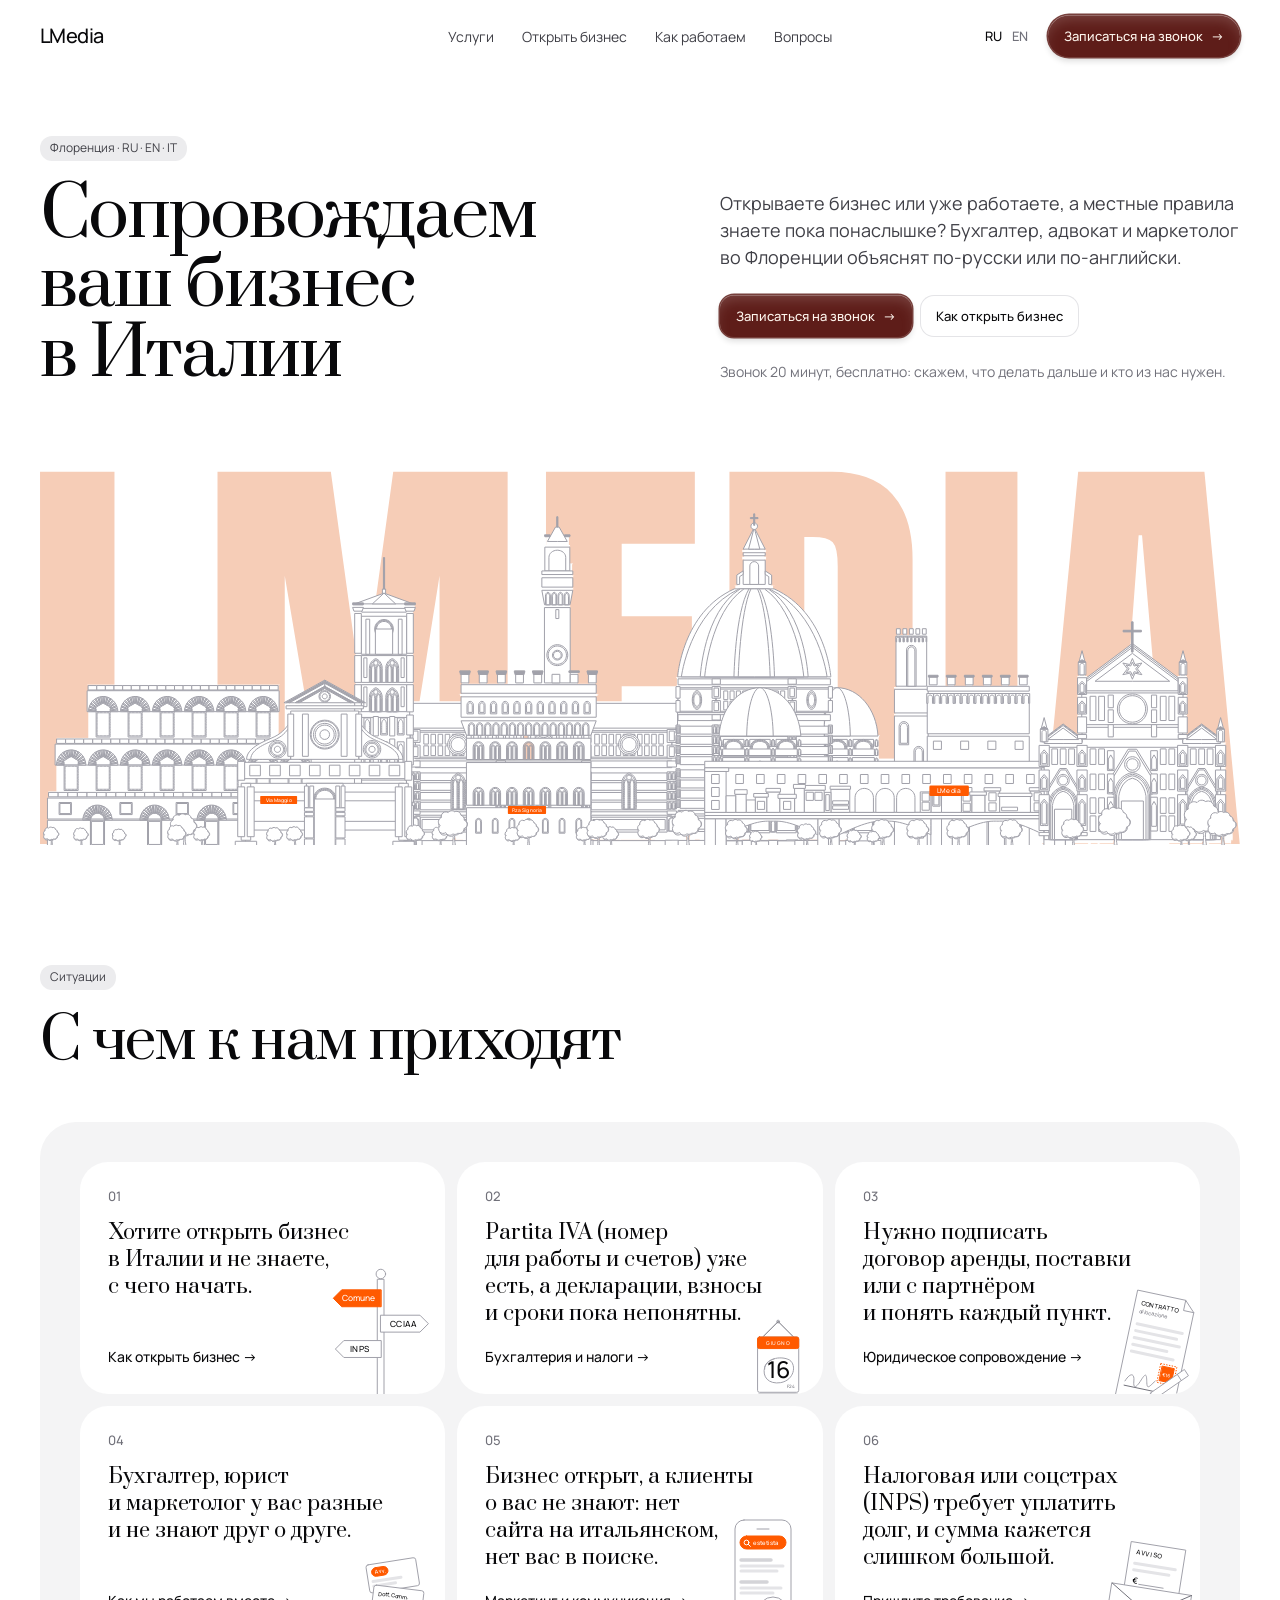
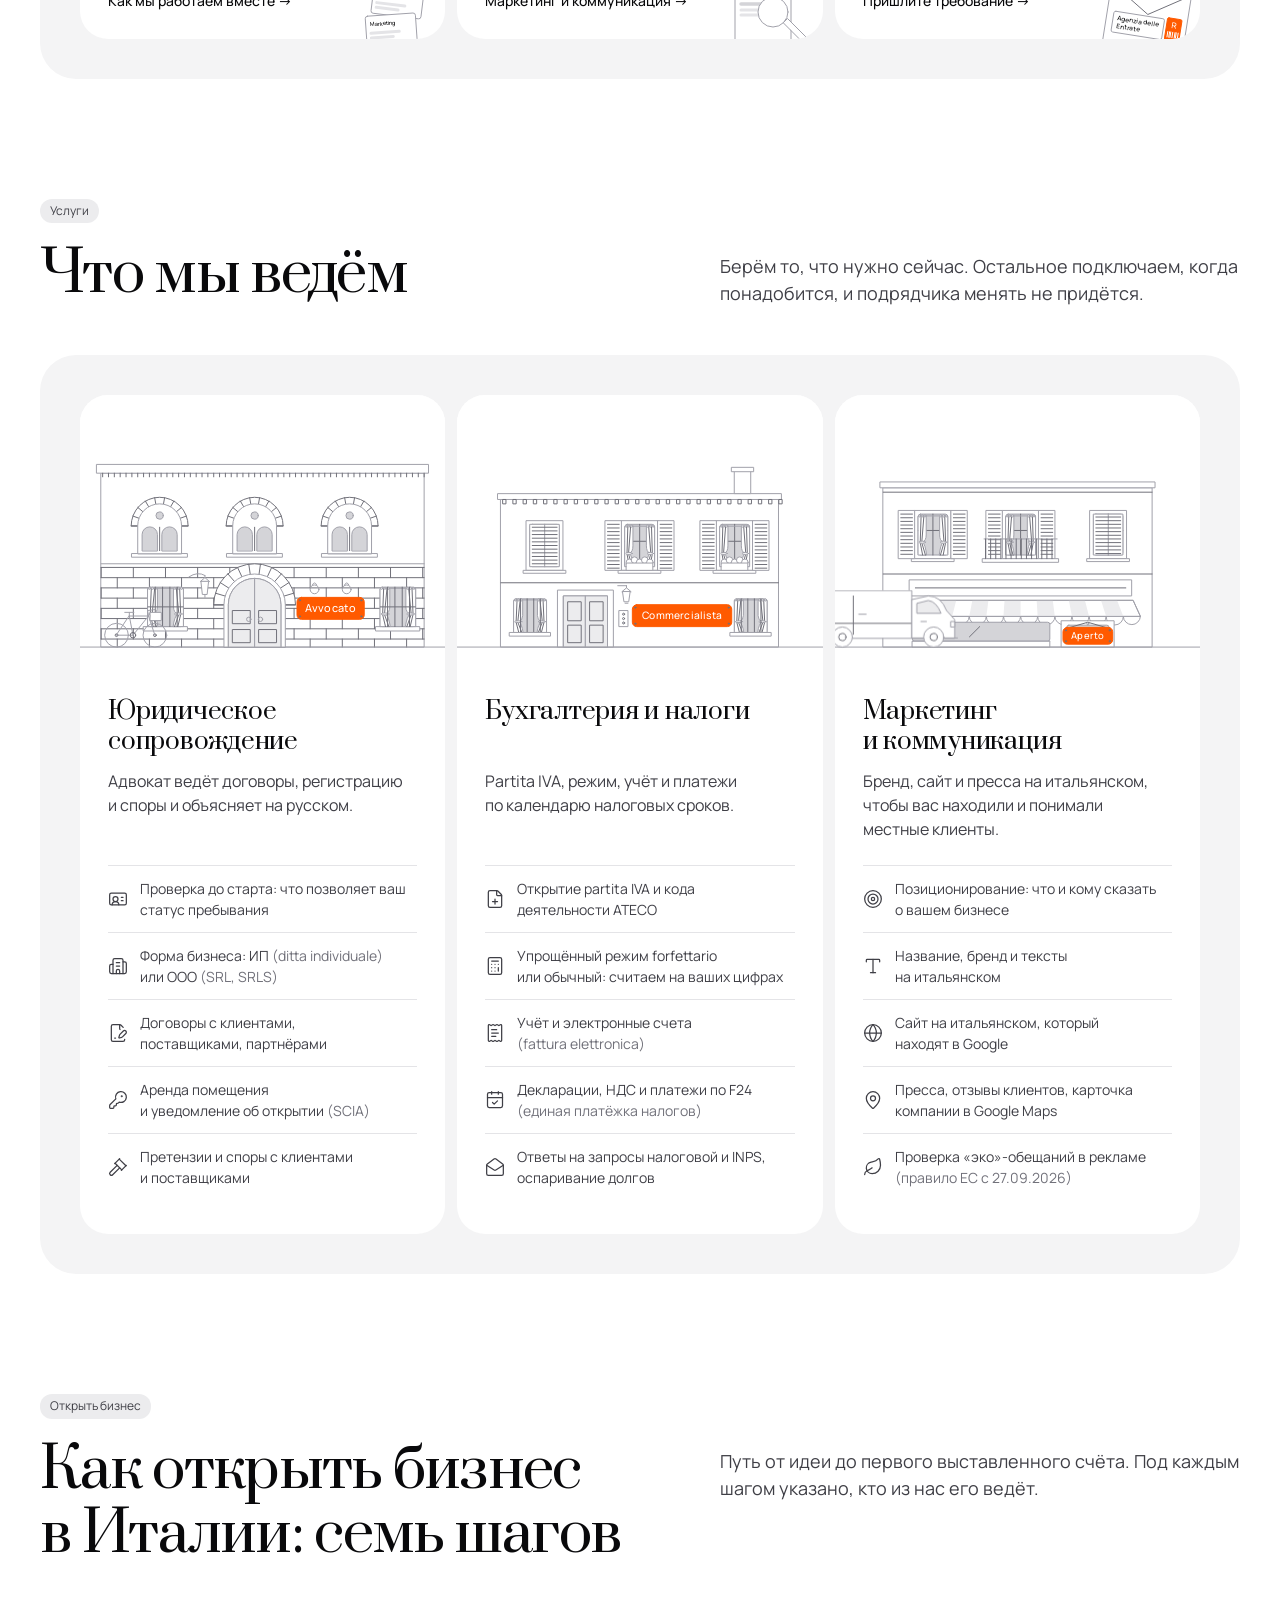
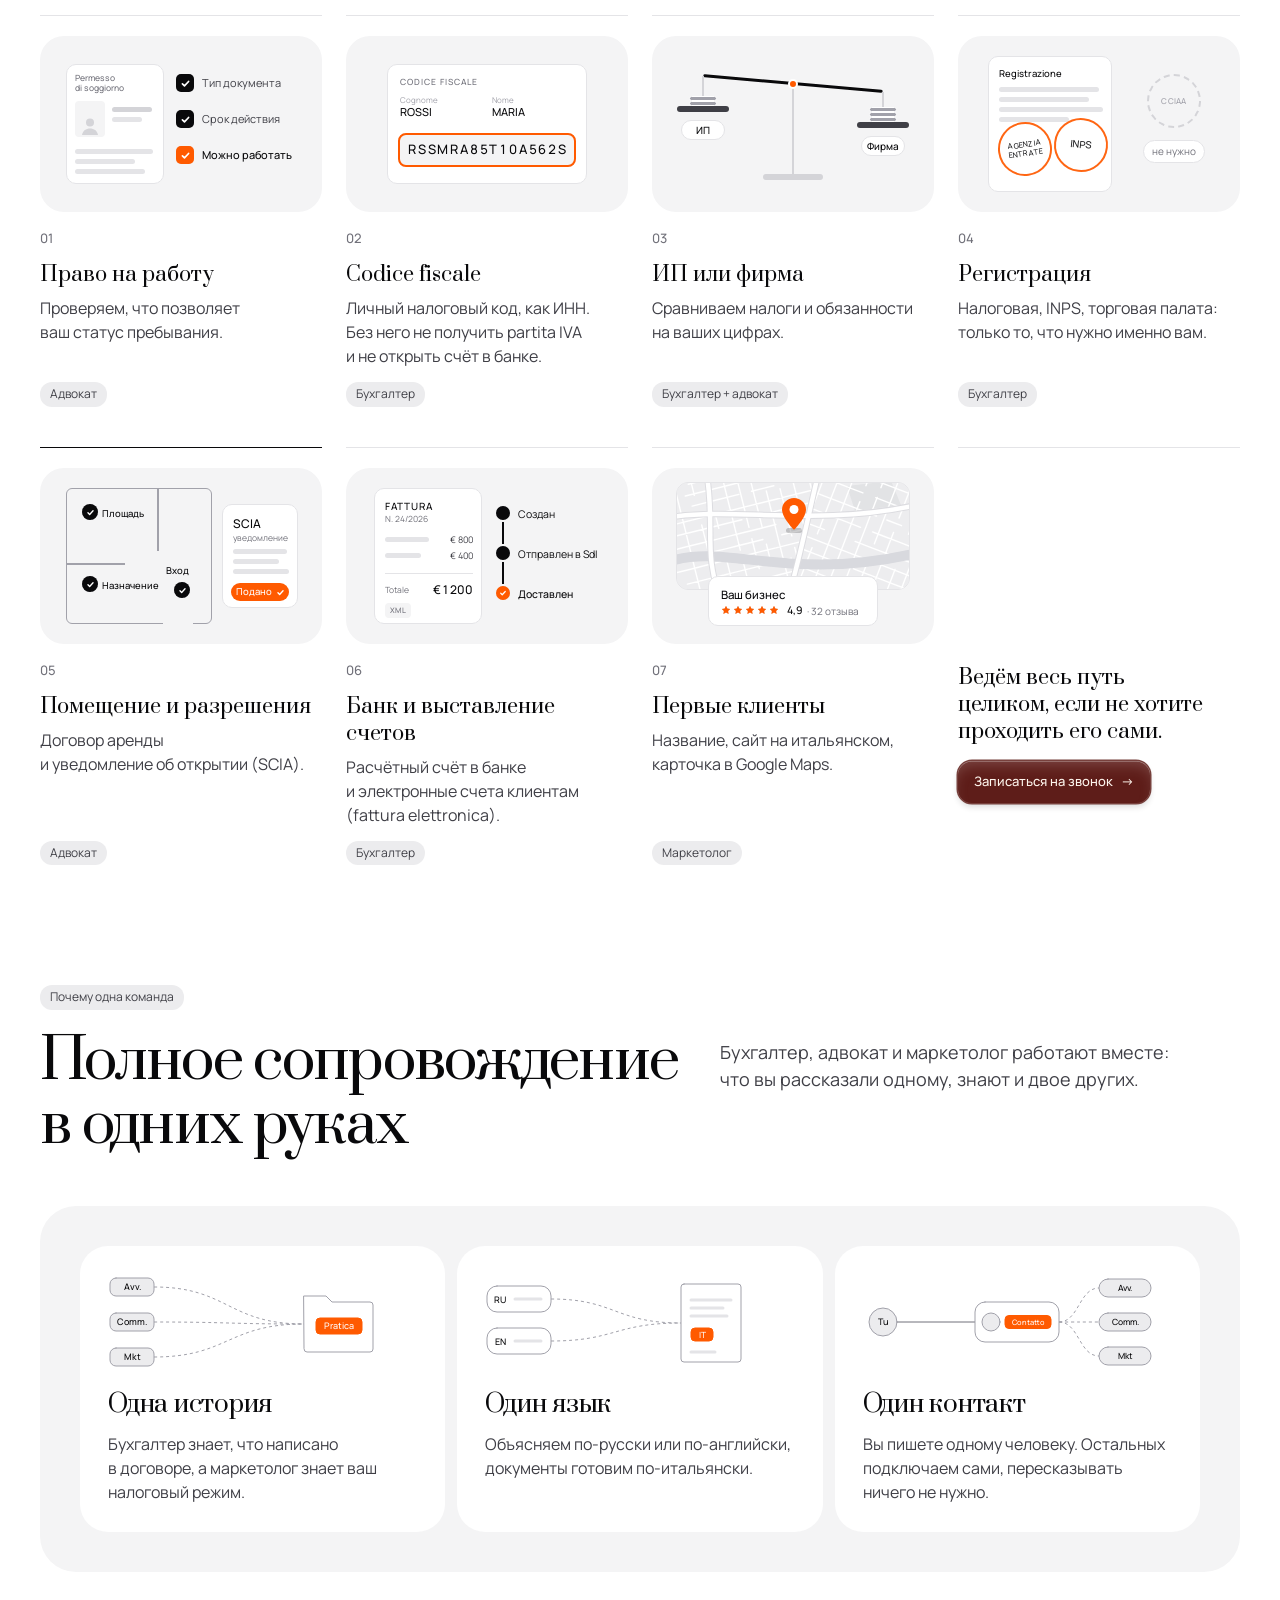
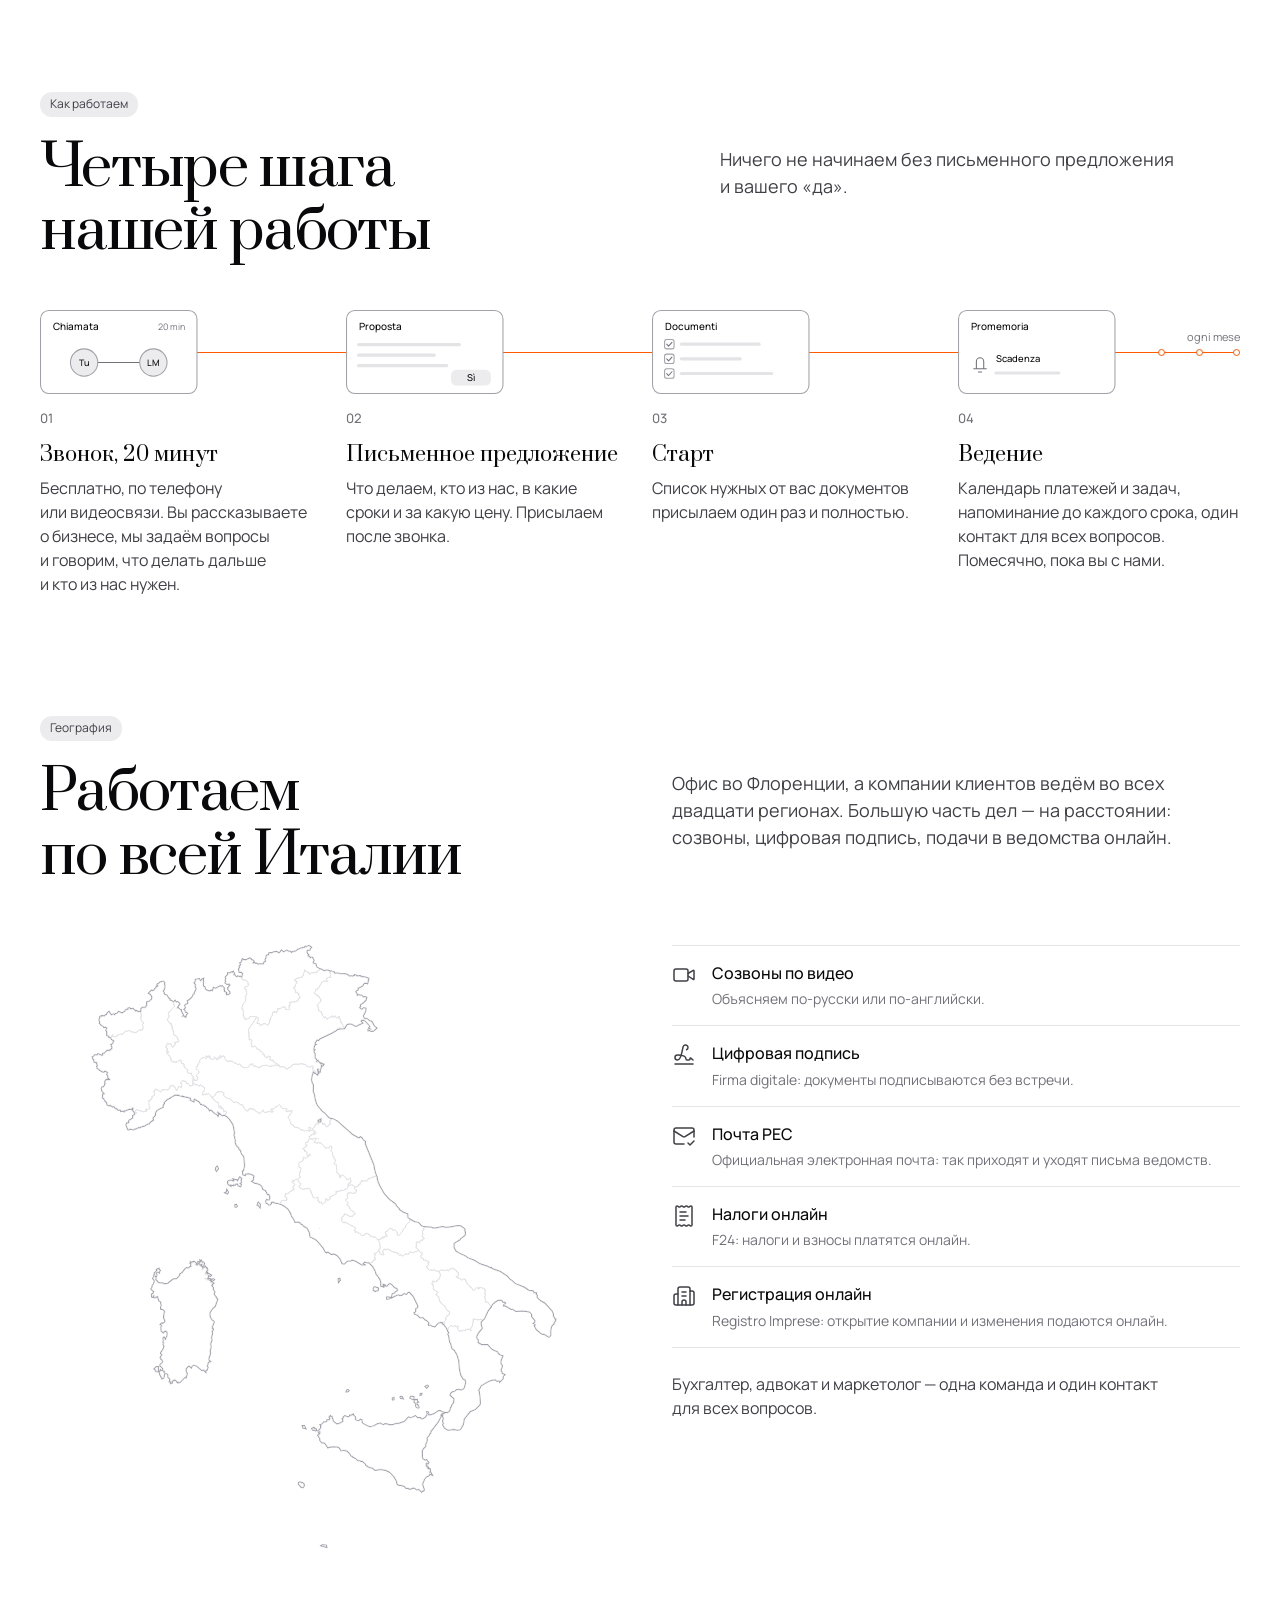
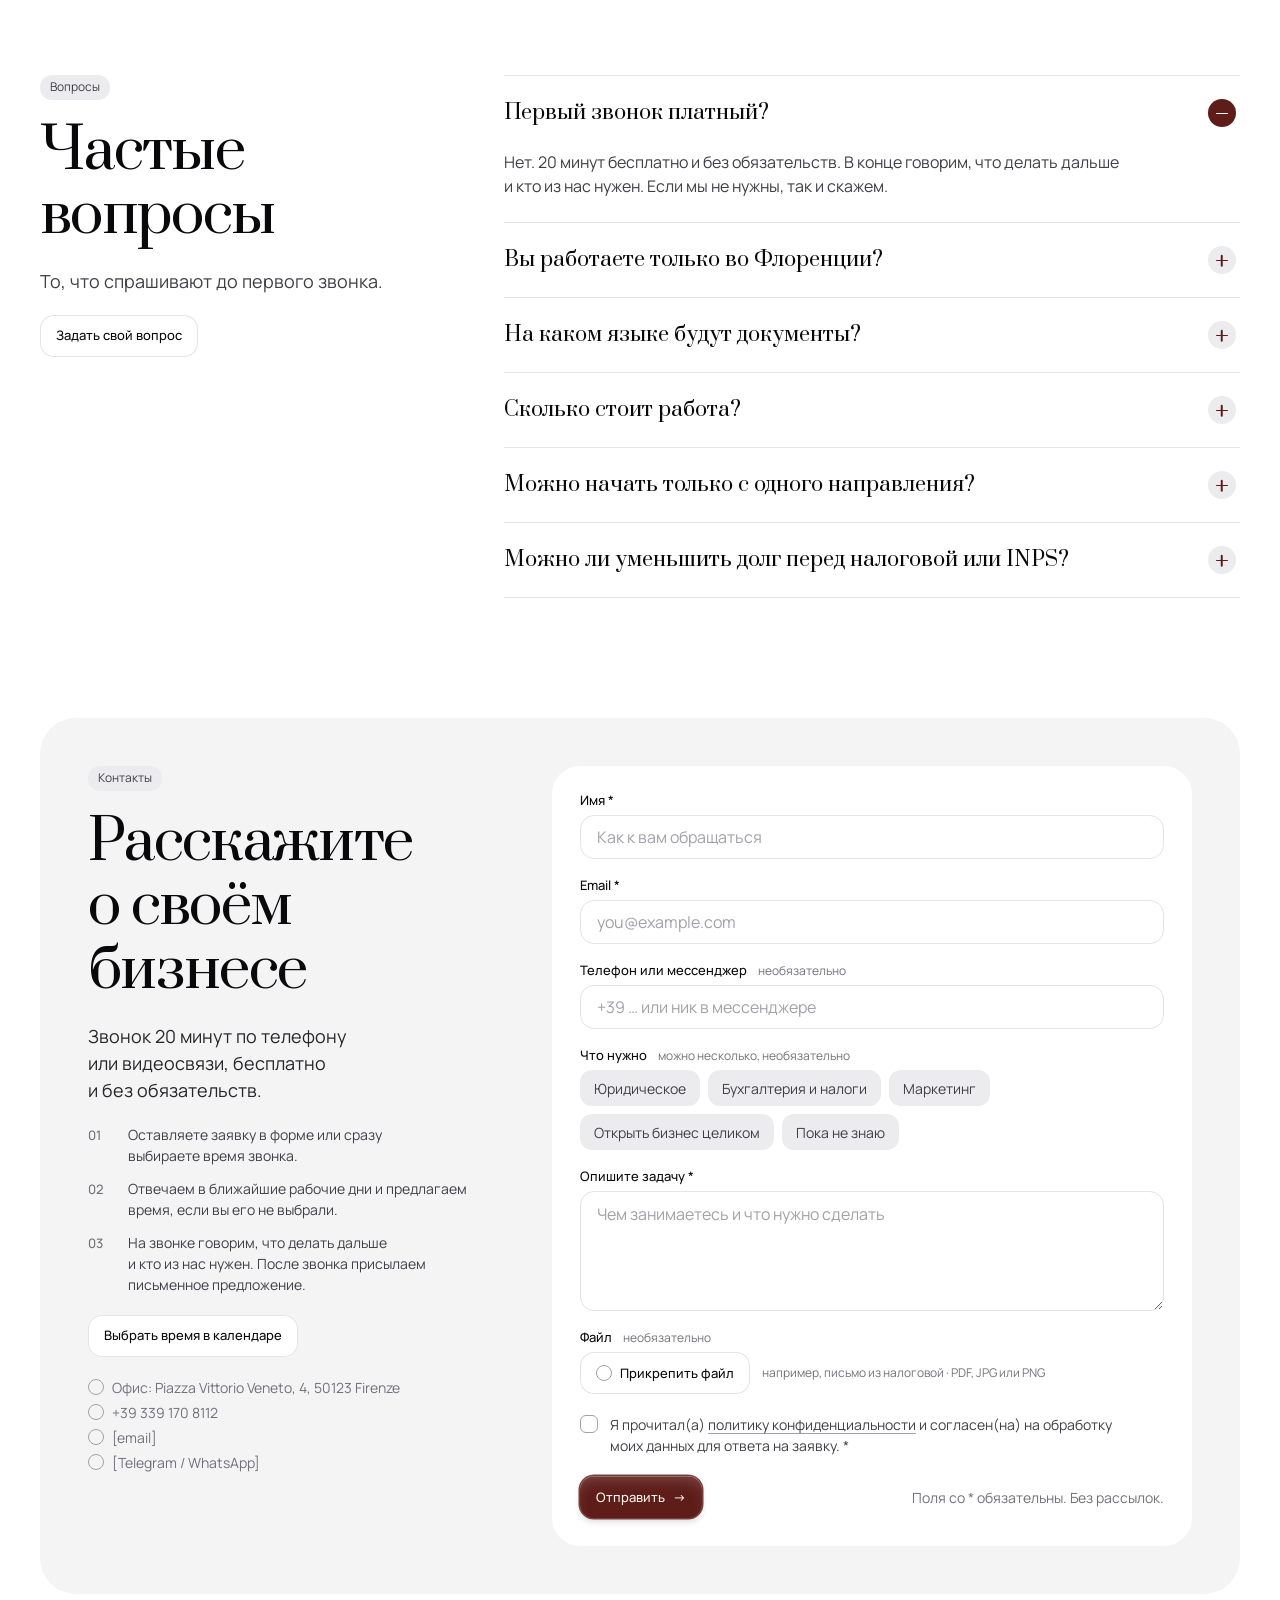
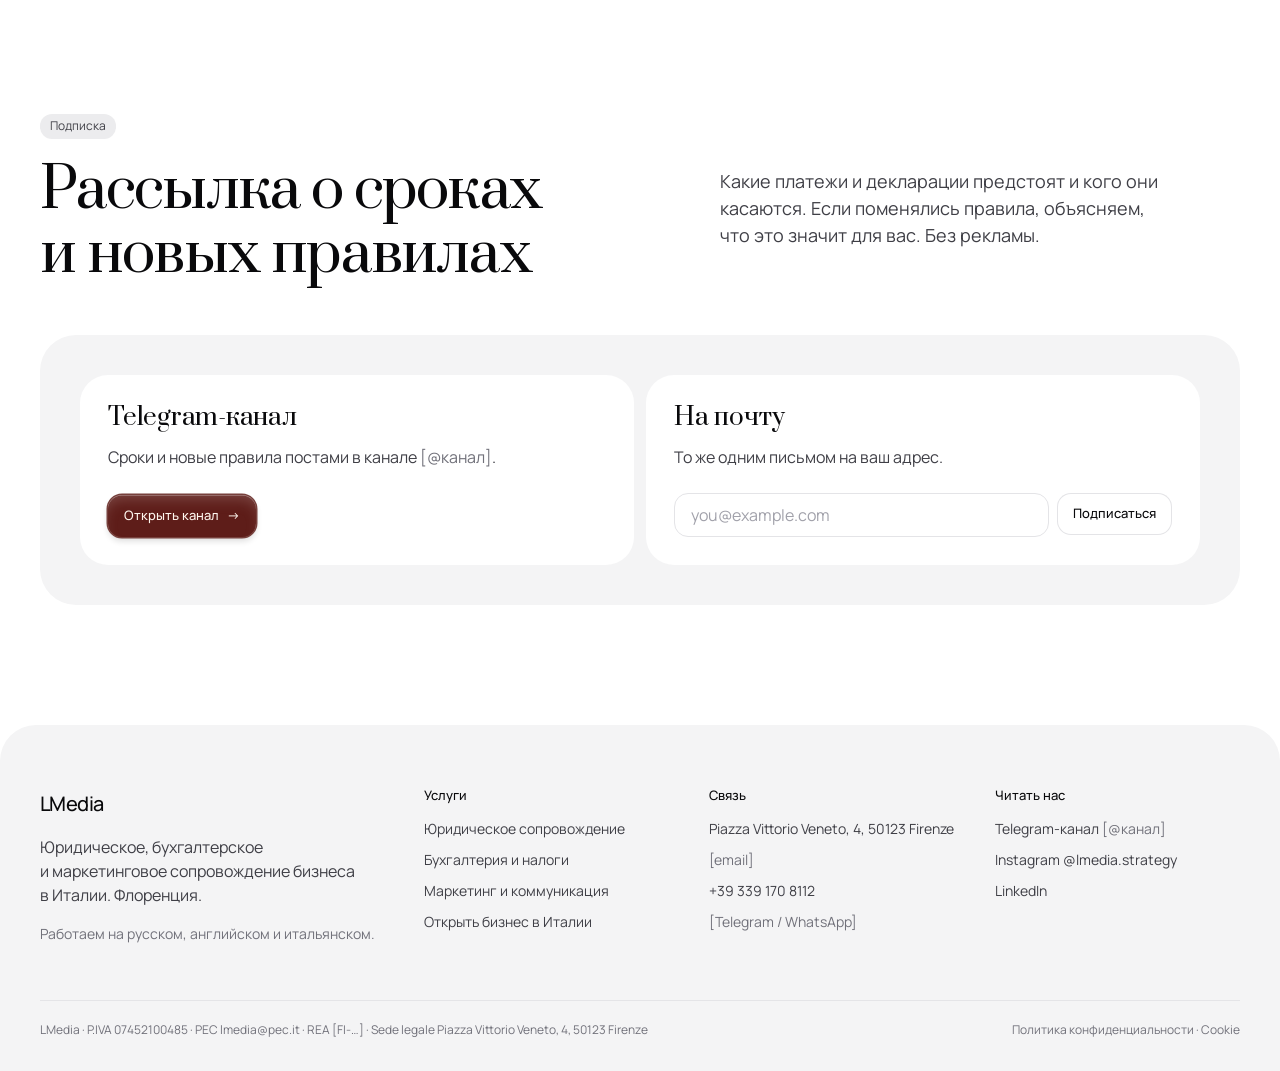
==== index.html @ 7269738a "Mention the Florence office and fill the legal address The office is named in the all-Italy lead and" ====
<!DOCTYPE html>
<html lang="ru">
<head>
<meta charset="utf-8">
<meta name="viewport" content="width=device-width, initial-scale=1">
<meta name="robots" content="noindex">
<title>LMedia: юридическое, бухгалтерское и маркетинговое сопровождение бизнеса в Италии</title>
<link rel="alternate" hreflang="ru" href="https://lmedia.it/">
<link rel="alternate" hreflang="en" href="https://lmedia.it/en/">
<link rel="alternate" hreflang="x-default" href="https://lmedia.it/">
<link rel="stylesheet" href="ds.css?v=651342c45c">
<link rel="preload" href="fonts/anton-lmedia.woff2" as="font" type="font/woff2" crossorigin>
<link rel="preload" href="fonts/prata-cyrillic.woff2" as="font" type="font/woff2" crossorigin>
<style>
  .hero { padding-top: 64px; padding-bottom: var(--section); }
  .hero__top { display: grid; grid-template-columns: 1fr minmax(0, 520px); gap: 40px; align-items: start; }
  .hero__aside { display: grid; gap: 24px; justify-items: start; padding-top: 54px; }
  .hero__cta { display: flex; flex-wrap: wrap; gap: 8px; }
  .hero__slot { aspect-ratio: 3 / 1; margin-top: 56px; }
  /* Первый экран (02.11, владелец выбрал вариант «е»): белая Флоренция перед словом LMEDIA. Город —
     img/hero-florence-white.webp (Magnific premium, лицензия в progress.md), небо прозрачное, нижняя строка
     картинки = пол = низ блока. Буквы Anton: базовая линия 0.844em от верха строки → margin-bottom −0.156em;
     заглавные по чернилам 2.708em в ширину и 0.859em в высоту — на > 900 разрядка растягивает слово ровно на
     колонку, над буквами 28px запаса под подъём. */
  /* Anton — только буквы LMEDIA, файл свой (876 байт, SIL OFL 1.1, fonts/OFL-anton.txt): с Google Fonts при блокировке
     запасной шрифт шире и слово обрезалось до «LMED» (замер 02.11) */
  /* вертикальные метрики заданы здесь, а не взяты из файла: у своего файла они другие, и базовая линия ушла под пол
     на 9–33px (замер 02.11); 84.4 % + 15.6 % при line-height 1 дают базовую линию 0.844em от верха строки */
  @font-face { font-family: "Anton LMEDIA"; src: url("fonts/anton-lmedia.woff2") format("woff2"); font-display: block;
               ascent-override: 84.4%; descent-override: 15.6%; line-gap-override: 0%; }
  .hero__art { position: relative; overflow: clip; container-type: inline-size; --w: 100cqw; --h: calc(100cqw / 3 - 28px); }
  .hero__city { position: absolute; left: 0; bottom: 0; display: block; width: 100%; height: auto; pointer-events: none; }
  .wm { position: absolute; left: 0; bottom: 0; line-height: 1; white-space: nowrap; margin-bottom: -0.156em; color: var(--ember-soft);
        font-family: "Anton LMEDIA", sans-serif; --fs: calc(var(--h) / 0.859); font-size: var(--fs);
        letter-spacing: calc((var(--w) - 2.708 * var(--fs)) / 5); margin-left: -0.038em; }
  .wm__l { display: inline-block; transition: transform 200ms cubic-bezier(0.23, 1, 0.32, 1); }
  /* подъём буквы под курсором — только мышь и тачпад; при «меньше движения» буквы стоят */
  @media (hover: hover) and (pointer: fine) and (prefers-reduced-motion: no-preference) {
    .wm__l:hover { transform: translateY(-3%); }
  }
  .sit { display: grid; grid-template-columns: repeat(3, 1fr); gap: var(--gap-card); }
  .sit .card { display: flex; flex-direction: column; gap: 16px; }
  .sit .step__t { margin-top: 0; text-wrap: balance; }
  .sit .link { padding-top: 4px; margin-top: auto; }
  .steps { display: grid; grid-template-columns: repeat(4, 1fr); gap: 40px 24px; }
  .steps .step { border-top: 1px solid var(--line); padding-top: 20px; display: flex; flex-direction: column; align-items: flex-start; }
  .steps .step__d { margin-bottom: 14px; }
  .steps .step > .tag { margin-top: auto; }
  .steps .step--end { display: grid; gap: 16px; align-content: start; justify-items: start; }
  .steps .step--end .step__t { margin-top: 0; }
  @media (min-width: 641px) { br.m { display: none; } }
  @media (max-width: 640px) { br.d { display: none; } }
  @media (max-width: 900px) {
    .hero__top { grid-template-columns: 1fr; gap: 24px; }
    .hero__aside { padding-top: 0; gap: 20px; }
    .hero__slot { aspect-ratio: 5 / 2; margin-top: 40px; }
    .wm { font-size: calc(var(--w) / 2.708); letter-spacing: 0; }
    .sit { grid-template-columns: 1fr 1fr; }
    .steps { grid-template-columns: 1fr 1fr; }
  }
  @media (max-width: 640px) {
    .hero { padding-top: 32px; }
    .sit { grid-template-columns: 1fr; }
    .steps { grid-template-columns: 1fr; gap: 24px; }
  }
/* svc-street:begin */
/* Блок 4 «Что мы ведём»: три дома линией (кит: линия, серый, плоско) + значки Lucide к пунктам. Генератор —
   proofs/services-street/gen.py --site; руками не править. Исключения Motion и цвета — design-system.md (владелец 06.11).
   Вид Д «языком семи шагов» (владелец 07.11, проба variant-unify-h.html): контур --faint 1 px, стёкла --slot со скруглением
   3 px, табличка — оранжевая плашка с белым текстом; двери --tag, детали и занавески, земля 1 px, небо белое — как были. */
.slot--street { background: var(--card); overflow: clip; }
.street { display: block; width: 100%; height: 100%; font-family: var(--font); }
.street .o { fill: none; stroke: var(--faint); stroke-width: 1; stroke-linecap: round; stroke-linejoin: round; vector-effect: non-scaling-stroke; }
.street .d { fill: none; stroke: var(--meta); stroke-width: 1; stroke-linecap: round; vector-effect: non-scaling-stroke; }
.street .f { fill: var(--card); }
.street .t, .street .o.t { fill: var(--tag); }
.street .o.glass { fill: var(--slot); }                 /* после .o.t: та же сила, побеждает порядок; свет при наведении сильнее */
.street rect.glass { rx: 3px; }
.street .o.plq { fill: var(--ember); stroke: var(--ember); rx: 6px; }
.street text { fill: var(--ink); font-weight: 500; letter-spacing: .02em; }
.street .plq-t { fill: #fff; }
.ico--l { border: 0; border-radius: 0; fill: none; stroke: var(--text); stroke-width: 1.5; stroke-linecap: round; stroke-linejoin: round; }
.street .scene { transform-box: view-box; transform-origin: 50% 92%; transition: transform .3s cubic-bezier(.23, 1, .32, 1); }
.street .leaf { transform-box: fill-box; transition: transform .3s cubic-bezier(.23, 1, .32, 1); }
.street .leaf--l { transform-origin: 0 50%; } .street .leaf--r { transform-origin: 100% 50%; }
.street .inside { fill: var(--text); transition: fill .3s ease-out; }
.street .glass { transition: fill .3s ease-out; }
.svc-card .rows li > * { transition: transform .2s cubic-bezier(.23, 1, .32, 1); }
.street .x-van.pre { transform: translateX(-170px); }
.street .x-van.go { animation: van-in 1.4s cubic-bezier(.23, 1, .32, 1) both; }
@keyframes van-in { from { transform: translateX(-170px); } to { transform: none; } }
@media (hover: hover) and (pointer: fine) {
  .svc-card:hover .street .glass { fill: var(--ember-soft); transition-delay: calc(var(--i, 0) * 40ms); }
  .svc-card:hover .street .inside { fill: var(--ember-soft); }
}
@media (hover: hover) and (pointer: fine) and (prefers-reduced-motion: no-preference) {
  .svc-card:hover .street .scene { transform: scale(1.03); }
  .svc-card:hover .street .leaf { transform: scaleX(.85); }
  .svc-card .rows li:hover > * { transform: translateX(4px); }
}
/* svc-street:end */
/* Шапка секции без лида (блок 3; владелец 08.11: лид убрать, заголовок в одну строку) — одна колонна,
   иначе пустая правая колонна 520 ужимает заголовок до 384 и на 901–1190 он ломается на две строки. */
.sec-head--solo { grid-template-columns: 1fr; }
/* sit-objects:begin */
/* Блок 3 «С чем к нам приходят»: в углу каждой карточки — линейный предмет «с чем приходят» (кит: линия, серый, плоско).
   Генератор — proofs/situations-objects/gen.py --site; руками не править. Размер и место подбирает скрипт блока: самый
   большой предмет с зазором 16 px до строк и стрелки (у 06 — 24), 12 px от правого края; не влез при высоте 72 — без рисунка.
   Без JS — только от 1280 px (дальше карточки не меняют ширину). Движение при наведении — исключение Motion в design-system.md (владелец 07.11). */
.sit .card { position: relative; overflow: clip; }
.sit .card > :not(.sit-art) { position: relative; z-index: 1; }
.sit-art { position: absolute; right: 12px; bottom: -8px; width: 80px; height: 112px; overflow: visible; pointer-events: none; font-family: var(--font); }
.sit:not(.fit) .sit-art { display: none; }
@media (min-width: 1280px) { .sit:not(.fit) .sit-art { display: block; } }   /* ниже без подгонки наезжает на текст (замер 07.11: 1101–1200 → 0 px) */
.sit-art[hidden] { display: none !important; }
/* Вид Д «языком семи шагов» (владелец 07.11, проба variant-unify-h.html): контур --faint 1 px, строки — полоски --line 3 px
   (заголовки выдачи --slot 3.5), одна оранжевая плашка с белым текстом на предмет — исключение цвета в design-system.md. */
.sit-art .o { fill: none; stroke: var(--faint); stroke-width: 1; stroke-linecap: round; stroke-linejoin: round; vector-effect: non-scaling-stroke; }
.sit-art .d { fill: none; stroke: var(--meta); stroke-width: 1; stroke-linecap: round; vector-effect: non-scaling-stroke; }
.sit-art .f { fill: var(--card); } .sit-art .t { fill: var(--tag); }
.sit-art .perf { fill: none; stroke: var(--meta); stroke-width: 1; stroke-dasharray: 1.4 1.4; vector-effect: non-scaling-stroke; }
.sit-art text { fill: var(--ink); font-weight: 500; stroke: none; }
.sit-art text.m { fill: var(--meta); }
.sit-art .txt { stroke: var(--line); stroke-width: 3; }          /* правила ниже — после .o/.d/.f/.t: та же сила, побеждает порядок */
.sit-art .txt2 { stroke: var(--slot); stroke-width: 3.5; }
.sit-art .plq { fill: var(--ember); stroke: var(--ember); }
.sit-art .plq-t { fill: #fff; }
.sit-art .on-plq { stroke: #fff; }
.sit-art .x-bollo .perf { stroke: var(--ember); }
.sit-art .act, .sit-art .vcard { transform-box: fill-box; transition: transform .3s cubic-bezier(.23, 1, .32, 1) var(--d, 0ms); }
.sit-art .act-swing { transform-box: view-box; transform-origin: var(--o); }
.sit-art .vcard { transform-origin: center; transform: rotate(var(--r)); transition-delay: calc(var(--i) * 40ms); }
@media (hover: hover) and (pointer: fine) and (prefers-reduced-motion: no-preference) {
  .sit .card:hover .act-l { transform: translateX(-3px); }
  .sit .card:hover .act-r { transform: translateX(3px); }
  .sit .card:hover .act-swing { transform: rotate(3deg); }
  .sit .card:hover .act-pen { transform: translate(4px, -2px); }
  .sit .card:hover .vcard { transform: translateX(var(--dx)) rotate(0deg); }
  .sit .card:hover .act-lens { transform: translate(-8px, -6px); }
  .sit .card:hover .act-letter { transform: translateY(-8px); }
}
/* sit-objects:end */
/* hero-city:begin */
/* Блок 1: город языком домов блока 4 (владелец 07.11; проба variant-hero-d.html). Генератор — proofs/hero-d/gen.py --site;
   руками не править. Тела белые, обводка --faint 1 px; белая подложка по силуэту прежней картинки (маска), чтобы отсеянные
   стены не открывали буквы LMEDIA; оранжевое — исключение цвета в design-system.md (Hero art). */
.city { aspect-ratio: 2288 / 639; height: auto; overflow: hidden; }
.city .bk { fill: var(--card); }
.city path { fill: var(--card); stroke: var(--faint); stroke-width: 1; stroke-linejoin: round; vector-effect: non-scaling-stroke; }
.city path.ln { fill: var(--faint); stroke-width: .5; }
.city path.x { fill: var(--faint); }
.city path.lit { fill: var(--ember-soft); }
.city .acc .pl { fill: var(--ember); }
.city .acc text { fill: #fff; font-family: var(--font); font-weight: 500; letter-spacing: .02em; }
/* hero-city:end */
/* ci-steps:begin */
/* Блок 5 «Семь шагов»: картинки шагов (владелец 01.11). Источник — ~/card-illustrations: React-компоненты скила
   → статичная разметка (export.sh). Правила картинок ограничены .ci-art; цвета — токены ds.css. */
.steps .ci-zone { position: relative; align-self: stretch; height: 176px; margin-bottom: 20px; background: var(--panel); border-radius: var(--r-small); overflow: hidden; container: ci-zone / inline-size; }
.steps .ci-zone--spacer { background: none; }
.steps .step--end .ci-zone--spacer { margin-bottom: 4px; } /* +16 gap ячейки-призыва = 20, текст на линии номеров */
.steps .step { transition: border-color 120ms ease-out; }
.steps .step.is-active { border-top-color: var(--ink); }
.ci-stage { position: absolute; left: 50%; top: 50%; transform: translate(-50%, -50%) scale(var(--k, 1)); }
@container ci-zone (max-width: 262.0px) { .ci-stage { --k: 0.95; } }
@container ci-zone (max-width: 249.5px) { .ci-stage { --k: 0.90; } }
@container ci-zone (max-width: 237.0px) { .ci-stage { --k: 0.85; } }
@container ci-zone (max-width: 224.5px) { .ci-stage { --k: 0.80; } }
@container ci-zone (max-width: 212.0px) { .ci-stage { --k: 0.75; } }
@container ci-zone (max-width: 199.5px) { .ci-stage { --k: 0.70; } }
@container ci-zone (max-width: 187.0px) { .ci-stage { --k: 0.65; } }
@container ci-zone (max-width: 174.5px) { .ci-stage { --k: 0.60; } }
.ci-art { --ci-bg: var(--card); --ci-zone: var(--panel); --ci-card: var(--card); --ci-line: var(--line); --ci-slot: var(--line); --ci-slot-2: var(--slot);
  --ci-ink: var(--ink); --ci-text: var(--text); --ci-muted: var(--meta); --ci-faint: var(--faint); --ci-tag: var(--tag); --ci-accent: var(--ember); --ci-on-accent: #fff;
  --ci-land: #ededef; --ci-road: #fff; --ci-road-case: #dcdce0; --ci-water: #d8d9de; --ci-park: #e2e3e5; }
@media (max-width: 640px) { .steps .ci-zone--spacer { display: none; } }
/* Тап по шагу запускает его (click). cursor: pointer — страховка для iOS, где click у некликабельного элемента не гарантирован;
   без серой вспышки на тапе. Только на экранах без наведения; на iOS не проверено. */
@media (hover: none) { .steps .step:not(.step--end) { cursor: pointer; -webkit-tap-highlight-color: transparent; } }
/*! tailwindcss v4.3.3 | MIT License | https://tailwindcss.com */
.ci-art, .ci-art {
    --spacing: 0.25rem;
    --font-weight-medium: 500;
    --default-transition-duration: 150ms;
    --default-transition-timing-function: cubic-bezier(0.4, 0, 0.2, 1);
  }
.ci-art .absolute {
    position: absolute;
  }
.ci-art .inset-0 {
    inset: 0px;
  }
.ci-art .top-1\/2 {
    top: calc(1 / 2 * 100%);
  }
.ci-art .bottom-\[-3px\] {
    bottom: -3px;
  }
.ci-art .left-1\/2 {
    left: calc(1 / 2 * 100%);
  }
.ci-art .left-\[3px\] {
    left: 3px;
  }
.ci-art .flex {
    display: flex;
  }
.ci-art .inline-block {
    display: inline-block;
  }
.ci-art .h-\[10px\] {
    height: 10px;
  }
.ci-art .h-\[28px\] {
    height: 28px;
  }
.ci-art .w-\[10px\] {
    width: 10px;
  }
.ci-art .w-\[24px\] {
    width: 24px;
  }
.ci-art .transform {
    transform: var(--tw-rotate-x,) var(--tw-rotate-y,) var(--tw-rotate-z,) var(--tw-skew-x,) var(--tw-skew-y,);
  }
.ci-art .flex-col {
    flex-direction: column;
  }
.ci-art .items-center {
    align-items: center;
  }
.ci-art .justify-between {
    justify-content: space-between;
  }
.ci-art .justify-center {
    justify-content: center;
  }
.ci-art .gap-1 {
    gap: var(--spacing);
  }
.ci-art .overflow-hidden {
    overflow: hidden;
  }
.ci-art .rounded-\[4px\] {
    border-radius: 4px;
  }
.ci-art .rounded-\[5px\] {
    border-radius: 5px;
  }
.ci-art .rounded-\[6px\] {
    border-radius: 6px;
  }
.ci-art .rounded-\[8px\] {
    border-radius: 8px;
  }
.ci-art .rounded-\[10px\] {
    border-radius: 10px;
  }
.ci-art .rounded-\[12px\] {
    border-radius: 12px;
  }
.ci-art .rounded-full {
    border-radius: calc(infinity * 1px);
  }
.ci-art .border {
    border-style: var(--tw-border-style);
    border-width: 1px;
  }
.ci-art .border-2 {
    border-style: var(--tw-border-style);
    border-width: 2px;
  }
.ci-art .border-\[1\.5px\] {
    border-style: var(--tw-border-style);
    border-width: 1.5px;
  }
.ci-art .border-\[2\.5px\] {
    border-style: var(--tw-border-style);
    border-width: 2.5px;
  }
.ci-art .border-dashed {
    --tw-border-style: dashed;
    border-style: dashed;
  }
.ci-art .border-\(--ci-accent\) {
    border-color: var(--ci-accent);
  }
.ci-art .border-\(--ci-card\) {
    border-color: var(--ci-card);
  }
.ci-art .border-\(--ci-faint\) {
    border-color: var(--ci-faint);
  }
.ci-art .border-\(--ci-line\) {
    border-color: var(--ci-line);
  }
.ci-art .border-\(--ci-slot-2\) {
    border-color: var(--ci-slot-2);
  }
.ci-art .bg-\(--ci-accent\) {
    background-color: var(--ci-accent);
  }
.ci-art .bg-\(--ci-card\) {
    background-color: var(--ci-card);
  }
.ci-art .bg-\(--ci-faint\) {
    background-color: var(--ci-faint);
  }
.ci-art .bg-\(--ci-ink\) {
    background-color: var(--ci-ink);
  }
.ci-art .bg-\(--ci-line\) {
    background-color: var(--ci-line);
  }
.ci-art .bg-\(--ci-slot\) {
    background-color: var(--ci-slot);
  }
.ci-art .bg-\(--ci-slot-2\) {
    background-color: var(--ci-slot-2);
  }
.ci-art .bg-\(--ci-text\) {
    background-color: var(--ci-text);
  }
.ci-art .bg-\(--ci-zone\) {
    background-color: var(--ci-zone);
  }
.ci-art .px-2 {
    padding-inline: calc(var(--spacing) * 2);
  }
.ci-art .px-\[5px\] {
    padding-inline: 5px;
  }
.ci-art .px-\[10px\] {
    padding-inline: 10px;
  }
.ci-art .py-\[2px\] {
    padding-block: 2px;
  }
.ci-art .py-\[3px\] {
    padding-block: 3px;
  }
.ci-art .text-center {
    text-align: center;
  }
.ci-art .text-right {
    text-align: right;
  }
.ci-art .text-\[7\.5px\] {
    font-size: 7.5px;
  }
.ci-art .text-\[8\.5px\] {
    font-size: 8.5px;
  }
.ci-art .text-\[8px\] {
    font-size: 8px;
  }
.ci-art .text-\[9\.5px\] {
    font-size: 9.5px;
  }
.ci-art .text-\[9px\] {
    font-size: 9px;
  }
.ci-art .text-\[10\.5px\] {
    font-size: 10.5px;
  }
.ci-art .text-\[10px\] {
    font-size: 10px;
  }
.ci-art .text-\[11\.5px\] {
    font-size: 11.5px;
  }
.ci-art .text-\[11px\] {
    font-size: 11px;
  }
.ci-art .text-\[12px\] {
    font-size: 12px;
  }
.ci-art .text-\[13px\] {
    font-size: 13px;
  }
.ci-art .leading-\[1\.2\] {
    --tw-leading: 1.2;
    line-height: 1.2;
  }
.ci-art .leading-\[1\.15\] {
    --tw-leading: 1.15;
    line-height: 1.15;
  }
.ci-art .leading-\[12px\] {
    --tw-leading: 12px;
    line-height: 12px;
  }
.ci-art .font-medium {
    --tw-font-weight: var(--font-weight-medium);
    font-weight: var(--font-weight-medium);
  }
.ci-art .tracking-\[0\.04em\] {
    --tw-tracking: 0.04em;
    letter-spacing: 0.04em;
  }
.ci-art .tracking-\[0\.06em\] {
    --tw-tracking: 0.06em;
    letter-spacing: 0.06em;
  }
.ci-art .tracking-\[0\.08em\] {
    --tw-tracking: 0.08em;
    letter-spacing: 0.08em;
  }
.ci-art .tracking-\[0\.12em\] {
    --tw-tracking: 0.12em;
    letter-spacing: 0.12em;
  }
.ci-art .whitespace-nowrap {
    white-space: nowrap;
  }
.ci-art .text-\(--ci-accent\) {
    color: var(--ci-accent);
  }
.ci-art .text-\(--ci-bg\) {
    color: var(--ci-bg);
  }
.ci-art .text-\(--ci-faint\) {
    color: var(--ci-faint);
  }
.ci-art .text-\(--ci-ink\) {
    color: var(--ci-ink);
  }
.ci-art .text-\(--ci-muted\) {
    color: var(--ci-muted);
  }
.ci-art .text-\(--ci-on-accent\) {
    color: var(--ci-on-accent);
  }
.ci-art .text-\(--ci-slot-2\) {
    color: var(--ci-slot-2);
  }
.ci-art .text-\(--ci-text\) {
    color: var(--ci-text);
  }
.ci-art .uppercase {
    text-transform: uppercase;
  }
.ci-art .tabular-nums {
    --tw-numeric-spacing: tabular-nums;
    font-variant-numeric: var(--tw-ordinal,) var(--tw-slashed-zero,) var(--tw-numeric-figure,) var(--tw-numeric-spacing,) var(--tw-numeric-fraction,);
  }
.ci-art .opacity-85 {
    opacity: 85%;
  }
.ci-art .transition {
    transition-property: color, background-color, border-color, outline-color, text-decoration-color, fill, stroke, --tw-gradient-from, --tw-gradient-via, --tw-gradient-to, opacity, box-shadow, transform, translate, scale, rotate, filter, -webkit-backdrop-filter, backdrop-filter, display, content-visibility, overlay, pointer-events;
    transition-timing-function: var(--tw-ease, var(--default-transition-timing-function));
    transition-duration: var(--tw-duration, var(--default-transition-duration));
  }
@property --tw-rotate-x {
  syntax: "*";
  inherits: false;
}
@property --tw-rotate-y {
  syntax: "*";
  inherits: false;
}
@property --tw-rotate-z {
  syntax: "*";
  inherits: false;
}
@property --tw-skew-x {
  syntax: "*";
  inherits: false;
}
@property --tw-skew-y {
  syntax: "*";
  inherits: false;
}
@property --tw-border-style {
  syntax: "*";
  inherits: false;
  initial-value: solid;
}
@property --tw-leading {
  syntax: "*";
  inherits: false;
}
@property --tw-font-weight {
  syntax: "*";
  inherits: false;
}
@property --tw-tracking {
  syntax: "*";
  inherits: false;
}
@property --tw-ordinal {
  syntax: "*";
  inherits: false;
}
@property --tw-slashed-zero {
  syntax: "*";
  inherits: false;
}
@property --tw-numeric-figure {
  syntax: "*";
  inherits: false;
}
@property --tw-numeric-spacing {
  syntax: "*";
  inherits: false;
}
@property --tw-numeric-fraction {
  syntax: "*";
  inherits: false;
}
@supports ((-webkit-hyphens: none) and (not (margin-trim: inline))) or ((-moz-orient: inline) and (not (color:rgb(from red r g b)))) {
    .ci-art *, .ci-art ::before, .ci-art ::after, .ci-art ::backdrop {
      --tw-rotate-x: initial;
      --tw-rotate-y: initial;
      --tw-rotate-z: initial;
      --tw-skew-x: initial;
      --tw-skew-y: initial;
      --tw-border-style: solid;
      --tw-leading: initial;
      --tw-font-weight: initial;
      --tw-tracking: initial;
      --tw-ordinal: initial;
      --tw-slashed-zero: initial;
      --tw-numeric-figure: initial;
      --tw-numeric-spacing: initial;
      --tw-numeric-fraction: initial;
    }
  }
.ci-art svg { display: block; }
/* ci-steps:end */
  .sub { display: grid; grid-template-columns: repeat(2, minmax(0, 1fr)); gap: var(--gap-card); }
  .sub .card { display: flex; flex-direction: column; align-items: flex-start; }
  .sub .card > .body { margin-bottom: 24px; }
  .sub .card > :last-child { margin-top: auto; }
  .sub__form { display: flex; flex-wrap: wrap; gap: 8px; width: 100%; }
  .sub__form .input { flex: 1 1 220px; min-width: 0; }
  @media (max-width: 640px) { .sub { grid-template-columns: 1fr; } }
  .why { display: grid; grid-template-columns: repeat(3, 1fr); gap: var(--gap-card); }
  .why .card { display: grid; align-content: start; }
  .how { display: grid; grid-template-columns: repeat(4, 1fr); gap: 40px 24px; }
  .how .step { border-top: 1px solid var(--line); padding-top: 20px; }
  .team { display: grid; grid-template-columns: repeat(3, 1fr); gap: var(--gap-card); }
  .team .slot { aspect-ratio: 4 / 3; }
  .team { grid-template-rows: repeat(4, auto) 1fr; }
  .team .card { display: grid; grid-row: span 5; grid-template-rows: subgrid; row-gap: 0; }
  .team .card__tags { align-self: end; }
  .form { display: grid; gap: 20px; }
  .field__hint { font-size: 12px; color: var(--meta); font-weight: 400; margin-left: 8px; }
  .addr { display: grid; gap: 4px; }
  @media (max-width: 900px) {
    .why, .team { grid-template-columns: 1fr; }
    .how { grid-template-columns: 1fr 1fr; }
  }
  @media (max-width: 640px) { .how { grid-template-columns: 1fr; gap: 24px; } }
/* why-art:begin */
/* Блок 6 «Почему одна команда»: над заголовком карточки — схема «тонкие линии сходятся в одну точку» (владелец 07.11,
   проба variant-why.html, вариант Г «по Sequence»). Генератор — proofs/why/gen.py --site; руками не править.
   Язык семи шагов: контур --faint 1, мелкие линии --meta 1, пунктир «подключаем мы» --faint, полоски --line 3; одна
   оранжевая плашка с белым текстом на рисунок — исключение цвета в design-system.md. Высота рисунка 96 при ширине 300,
   уже — сжимается вместе с карточкой. */
.why { grid-template-columns: repeat(3, minmax(0, 1fr)); }   /* minmax(0, …): иначе Safari раздувает колонку картинкой (блок 4, 07.11) */
@media (max-width: 900px) { .why { grid-template-columns: 1fr; } }
.why-art { display: block; width: 100%; max-width: 300px; height: auto; margin-bottom: 20px; overflow: visible; }
.why-art .o { fill: none; stroke: var(--faint); stroke-width: 1; stroke-linecap: round; stroke-linejoin: round; vector-effect: non-scaling-stroke; }
.why-art .d { fill: none; stroke: var(--meta); stroke-width: 1; stroke-linecap: round; vector-effect: non-scaling-stroke; }
.why-art .dash { fill: none; stroke: var(--faint); stroke-width: 1; stroke-dasharray: 3 3; vector-effect: non-scaling-stroke;
                 transition: stroke 120ms ease-out; }
.why-art .f { fill: var(--card); } .why-art .t { fill: var(--tag); }
.why-art .txt { fill: none; stroke: var(--line); stroke-width: 3; stroke-linecap: round; }
.why-art text { font-family: var(--font); font-weight: 500; fill: var(--ink); stroke: none; }
.why-art text.m { fill: var(--meta); font-weight: 400; }
.why-art .plq { fill: var(--ember); stroke: var(--ember); stroke-width: 1; vector-effect: non-scaling-stroke; }  /* после .o/.t: та же сила, побеждает порядок */
.why-art text.plq-t { fill: #fff; }
/* Движение при наведении — исключение Motion в design-system.md (владелец 07.11): пунктир карточки под мышью темнеет и
   «течёт» по своему направлению (к папке, к листу IT, от контакта к остальным); ушла мышь — стоит. */
@keyframes why-flow { from { stroke-dashoffset: 6; } to { stroke-dashoffset: 0; } }
@media (hover: hover) and (pointer: fine) {
  .why .card:hover .why-art .dash { stroke: var(--meta); }
}
@media (hover: hover) and (pointer: fine) and (prefers-reduced-motion: no-preference) {
  .why .card:hover .why-art .dash { animation: why-flow .6s linear infinite; }
}
/* why-art:end */
/* how-art:begin */
/* Блок 7 «Четыре шага нашей работы»: над каждым шагом — рельс, на нём карточка 150×80 языком блока 6 (владелец 07.11,
   проба variant-how-b2.html, вариант Б′). Генератор — proofs/how/gen.py --site; руками не править.
   Между карточками — серый пунктир --faint 3/3, поверх — оранжевая линия --ember 1.5; после 04 — хвост с отметками
   месяцев «ogni mese». Разметка — конечный кадр (без JS и при reduced motion стоит он); движение — скрипт how-art
   сразу после блока: исключение Motion в design-system.md. */
/* minmax(0, …): с картинкой Safari раздувал колонку (блок 4); медиа-правила повторены — иначе эта строка их перебивает */
.how { grid-template-columns: repeat(4, minmax(0, 1fr)); }
@media (max-width: 900px) { .how { grid-template-columns: repeat(2, minmax(0, 1fr)); } }
@media (max-width: 640px) { .how { grid-template-columns: minmax(0, 1fr); } }
.how--b3 .step { border-top: 0; padding-top: 0; }   /* линия-разделитель шага (кит: Step divider) заменена рельсом */
.hb2-rail { position: relative; height: 80px; margin-bottom: 20px; }
/* линии идут от правого края карточки (под ней линии нет) через промежуток колонок (24) к следующей карточке */
.hb2-line { position: absolute; left: 150px; right: -24px; top: 40px; height: 1px;
            background: repeating-linear-gradient(90deg, var(--faint) 0 3px, transparent 3px 6px); }
.hb3-prog { position: absolute; left: 150px; right: -24px; top: 39.5px; height: 1.5px; background: var(--ember); }
.hb3-tail .hb2-line, .hb3-tail .hb3-prog { right: 0; }
/* конечный кадр: карточка чуть увеличена и так стоит (владелец 07.11: «как увеличивается, так и замирает»); растёт от
   левого края, чтобы левый край оставался на линии номера */
.hb2-card { position: relative; display: block; width: 150px; height: 80px; overflow: visible;
            transform-origin: 0 50%; transform: scale(1.05); }
.hb2-card .o { fill: none; stroke: var(--faint); stroke-width: 1; vector-effect: non-scaling-stroke; }
.hb2-card .f { fill: var(--card); } .hb2-card .t { fill: var(--tag); }
.hb2-card .d { fill: none; stroke: var(--meta); stroke-width: 1; stroke-linecap: round; stroke-linejoin: round; vector-effect: non-scaling-stroke; }
.hb2-card .txt { fill: none; stroke: var(--line); stroke-width: 3; stroke-linecap: round; }
.hb2-card text { font-family: var(--font); font-weight: 500; fill: var(--ink); }
.hb2-card text.m { fill: var(--meta); font-weight: 400; }
/* «Sì» — серая плашка кита (--tag, текст --ink) во всех состояниях (владелец 08.11) */
.hb2-card .plq { fill: var(--tag); } .hb2-card text.plq-t { fill: var(--ink); }
.hb2-card .a-link, .hb2-card .a-tick { stroke-dasharray: 1 1; }
.hb2-card .a-yes { transform-box: fill-box; transform-origin: center; }
.hb2-card .a-bell { transform-box: fill-box; transform-origin: 50% 0; }
.hb2-mo { position: absolute; top: 37px; width: 7px; height: 7px; border-radius: 50%; background: var(--card);
          border: 1px solid var(--ember); box-sizing: border-box; }
/* отметки месяцев — по хвосту после карточки (150), а не от правого края: в узкой колонке иначе налезают на карточку */
.hb2-mo--1 { left: calc(150px + (100% - 157px) * .4); } .hb2-mo--2 { left: calc(150px + (100% - 157px) * .7); }
.hb2-mo--3 { left: calc(100% - 7px); }
.hb2-note { position: absolute; right: 0; top: 18px; font: 400 11px/1.2 var(--font); color: var(--meta); }
/* 901–1000: хвост после карточки 04 короче 50 px — подпись налезает на карточку, оставляем две отметки без подписи */
@media (min-width: 901px) and (max-width: 1000px) { .hb2-note, .hb2-mo--2 { display: none; } }
/* две колонки: правый шаг строки ни с чем справа не связан — линии до края колонки (на пробе пунктир уходил на 24 дальше) */
@media (max-width: 900px) { .how--b3 .step:nth-child(2n) .hb2-line, .how--b3 .step:nth-child(2n) .hb3-prog { right: 0; } }
@media (max-width: 640px) { .hb2-line, .hb3-prog { right: 0; } }
/* how-art:end */
/* italy-art:begin */
/* Блок 8 «Работаем по всей Италии»: карта регионов (EPS Magnific) и строки с иконками Lucide. Генератор — proofs/italy/gen.py --site; руками не править. */
  .it-defs { position: absolute; overflow: hidden; }
  .it { display: grid; grid-template-columns: minmax(0, 1fr) minmax(0, 1fr); gap: 40px 64px; align-items: start; }
  .it-art { display: flex; justify-content: center; }
  .it-mapbox { position: relative; width: 100%; max-width: 480px; }
  .it-map { display: block; width: 100%; height: auto; overflow: visible; }
  .it-coast { fill: none; stroke: var(--faint); stroke-width: 2; pointer-events: none; }
  .it-land { stroke: none; }
  .it-reg { fill: var(--card); cursor: default; transition: fill 120ms ease-out; }
  .it-reg.is-on { fill: var(--ember-soft); }
  .it-borders { fill: none; stroke: var(--line); stroke-width: 1; pointer-events: none; }
  /* подпись региона: плашка --ember с белым текстом, как плашки блоков 3, 4, 6; появляется у середины региона */
  .it-label { position: absolute; left: 0; top: 0; transform: translate(-50%, -50%); padding: 3px 8px; border-radius: 6px;
              background: var(--ember); color: #fff; font: 500 12px/1.3 var(--font); white-space: nowrap; pointer-events: none;
              opacity: 0; transition: opacity 120ms ease-out; }
  .it-label.is-on { opacity: 1; }
  .it-side { padding-top: 8px; }
  /* шапка блока — на той же сетке, что карта и строки: лид начинается там же, где строки с иконками (владелец 08.11) */
  @media (min-width: 901px) { .sec-head.it-head { grid-template-columns: minmax(0, 1fr) minmax(0, 1fr); column-gap: 64px; } }
  .it-ico { display: block; flex: none; width: 24px; height: 24px; fill: none; stroke: var(--text); stroke-width: 1.5;
            stroke-linecap: round; stroke-linejoin: round; }
  .it-t { font-size: 16px; line-height: 1.4; font-weight: 500; color: var(--ink); }
  .it-d { margin: 4px 0 0; font-size: 14px; line-height: 1.5; color: var(--meta); }
  /* строки — как List row кита: линия --line сверху, иконка слева (владелец 08.11: «Вариант 1 · Строки с иконками») */
  .it-list { margin: 0; padding: 0; list-style: none; border-bottom: 1px solid var(--line); }
  .it-list li { display: flex; gap: 16px; align-items: flex-start; padding: 16px 0; border-top: 1px solid var(--line); }
  .it-list li > div { transition: transform .2s cubic-bezier(0.23, 1, 0.32, 1); }
  .it-list .it-ico { margin-top: 1px; transition: transform .2s cubic-bezier(0.23, 1, 0.32, 1); }
  .it-team { margin-top: 24px; }
  /* движение строк: под мышью строка уезжает на 4 px вместе с иконкой, как строки услуг блока 4; сами иконки стоят
     (владелец 08.11: «сделать без анимации», сдвиг — «оставить») */
  @media (hover: hover) and (pointer: fine) and (prefers-reduced-motion: no-preference) {
    .it-list li:hover > div, .it-list li:hover .it-ico { transform: translateX(4px); }
  }
  @media (max-width: 900px) { .it { grid-template-columns: minmax(0, 1fr); } .it-mapbox { max-width: 420px; } }
/* italy-art:end */
</style>
</head>
<body>

<!-- 1 · Header -->
<header class="hdr"><div class="wrap hdr__in">
  <a class="logo" href="#">LMedia</a>
  <nav class="nav">
    <a href="#services">Услуги</a><a href="#start">Открыть бизнес</a><a href="#how">Как работаем</a><a href="#faq">Вопросы</a>
  </nav>
  <div class="hdr__end">
    <div class="lang"><b>RU</b><a href="en/" hreflang="en" lang="en">EN</a></div>
    <button class="btn btn--secondary btn--menu" type="button" aria-expanded="false" aria-controls="menu"><span class="menu__open">Меню</span><span class="menu__close">Закрыть</span></button>
    <a class="btn btn--primary btn--pill" href="#contact"><span class="btn__long">Записаться на звонок</span><span class="btn__short">Звонок</span></a>
  </div>
</div>
<nav class="menu" id="menu" hidden>
  <a href="#services">Услуги</a><a href="#start">Открыть бизнес</a><a href="#how">Как работаем</a><a href="#faq">Вопросы</a>
  <div class="lang"><b>RU</b><a href="en/" hreflang="en" lang="en">EN</a></div>
</nav>
<script>
/* Меню телефона (кит, «Открытое меню»): панель под шапкой, закрывается той же кнопкой или выбором ссылки;
   окно шире 640 — меню закрыто (кнопки там нет). */
(() => {
  const btn = document.querySelector(".btn--menu"), menu = document.getElementById("menu");
  const set = (open) => { menu.hidden = !open; btn.setAttribute("aria-expanded", String(open)); };
  btn.addEventListener("click", () => set(menu.hidden));
  menu.addEventListener("click", (e) => { if (e.target.closest("a")) set(false); });
  document.addEventListener("keydown", (e) => { if (e.key === "Escape" && !menu.hidden) { set(false); btn.focus(); } });
  matchMedia("(min-width: 641px)").addEventListener("change", (e) => { if (e.matches) set(false); });
})();
</script>
</header>

<main>
<!-- 2 · Hero -->
<section class="hero wrap">
  <div class="hero__top">
    <div>
      <span class="tag">Флоренция · RU · EN · IT</span>
      <h1 class="display">Сопровождаем<br class="d"> ваш бизнес<br class="d"> в Италии</h1>
    </div>
    <div class="hero__aside">
      <p class="lead">Открываете бизнес или уже работаете, а местные правила знаете пока понаслышке? Бухгалтер, адвокат и маркетолог во Флоренции объяснят по-русски или по-английски.</p>
      <div class="hero__cta">
        <a class="btn btn--primary" href="#contact">Записаться на звонок</a>
        <a class="btn btn--secondary" href="#start">Как открыть бизнес</a>
      </div>
      <p class="small">Звонок 20 минут, бесплатно: скажем, что делать дальше и кто из нас нужен.</p>
    </div>
  </div>
  <div class="hero__slot hero__art"><span class="wm" aria-hidden="true"><span class="wm__l">L</span><span class="wm__l">M</span><span class="wm__l">E</span><span class="wm__l">D</span><span class="wm__l">I</span><span class="wm__l">A</span></span><!-- hero-city:begin --><svg class="hero__city city" viewBox="79.35 241.22 3643.82 1017.66" preserveAspectRatio="xMidYMax meet" aria-hidden="true" focusable="false"><mask id="city-mk" style="mask-type: alpha"><image href="[data-uri]" x="79.35" y="241.22" width="3643.82" height="1017.66" preserveAspectRatio="none"/></mask><rect class="bk" x="79.35" y="241.22" width="3643.82" height="1017.66" mask="url(#city-mk)"/><path d="M2673.9 785.7L2776.4 785.7L2776.4 857.5L2673.9 857.5L2673.9 785.7Z"/><path d="M2678.6 624.6L2771.8 624.6L2771.8 776.3L2678.6 776.3L2678.6 624.6Z"/><path d="M2673.9 866.9L2776.4 866.9L2776.4 1260.5L2673.9 1260.5L2673.9 866.9Z"/><path d="M2702.6 883.8C2694.6 883.8 2688.1 890 2688.1 897.6L2688.1 954.1L2717.1 954.1L2717.1 897.6C2717.1 890 2710.6 883.8 2702.6 883.8Z"/><path d="M2702.6 888.4C2696.6 888.4 2691.8 894.1 2691.8 901.1L2691.8 949.6L2713.4 949.6L2713.4 901.1C2713.4 894.1 2708.6 888.4 2702.6 888.4Z"/><path d="M2747.7 959.1C2739.7 959.1 2733.2 965.2 2733.2 972.8L2733.2 1029.3L2762.3 1029.3L2762.3 972.8C2762.3 965.2 2755.8 959.1 2747.7 959.1Z"/><path d="M2747.7 963.6C2741.8 963.6 2737 969.3 2737 976.4L2737 1024.8L2758.5 1024.8L2758.5 976.4C2758.5 969.3 2753.7 963.6 2747.7 963.6Z"/><path d="M2702.6 1092C2694.6 1092 2688.1 1098.2 2688.1 1105.8L2688.1 1162.2L2717.1 1162.2L2717.1 1105.8C2717.1 1098.2 2710.6 1092 2702.6 1092Z"/><path d="M2702.6 1096.5C2696.6 1096.5 2691.8 1102.2 2691.8 1109.3L2691.8 1157.8L2713.4 1157.8L2713.4 1109.3C2713.4 1102.2 2708.6 1096.5 2702.6 1096.5Z"/><path d="M2747.7 1167.2C2739.7 1167.2 2733.2 1173.4 2733.2 1181L2733.2 1237.5L2762.3 1237.5L2762.3 1181C2762.3 1173.4 2755.8 1167.2 2747.7 1167.2Z"/><path d="M2747.7 1171.8C2741.8 1171.8 2737 1177.5 2737 1184.5L2737 1233L2758.5 1233L2758.5 1184.5C2758.5 1177.5 2753.7 1171.8 2747.7 1171.8Z"/><path d="M2739.7 776.3L2739.7 666.1C2739.7 658.5 2733.2 652.3 2725.2 652.3C2717.1 652.3 2710.6 658.5 2710.6 666.1L2710.6 776.3L2739.7 776.3Z"/><path d="M2736 776.3L2736 669.6C2736 662.6 2731.1 656.8 2725.2 656.8C2719.2 656.8 2714.4 662.6 2714.4 669.6L2714.4 776.3L2736 776.3Z"/><path d="M2678.6 624.6L2678.6 641.7L2680.6 641.7L2680.6 631C2680.6 628.9 2682.3 627.3 2684.4 627.3C2686.5 627.3 2688.2 628.9 2688.2 631L2688.2 641.7L2690.2 641.7L2690.2 624.6L2678.6 624.6Z"/><path d="M2690.2 624.6L2690.2 641.7L2692.2 641.7L2692.2 631C2692.2 628.9 2693.9 627.3 2696 627.3C2698.2 627.3 2699.9 628.9 2699.9 631L2699.9 641.7L2701.9 641.7L2701.9 624.6L2690.2 624.6Z"/><path d="M2701.9 624.6L2701.9 641.7L2703.9 641.7L2703.9 631C2703.9 628.9 2705.6 627.3 2707.7 627.3C2709.8 627.3 2711.5 628.9 2711.5 631L2711.5 641.7L2713.5 641.7L2713.5 624.6L2701.9 624.6Z"/><path d="M2713.5 624.6L2713.5 641.7L2715.5 641.7L2715.5 631C2715.5 628.9 2717.2 627.3 2719.3 627.3C2721.5 627.3 2723.2 628.9 2723.2 631L2723.2 641.7L2725.2 641.7L2725.2 624.6L2713.5 624.6Z"/><path d="M2725.2 624.6L2725.2 641.7L2727.2 641.7L2727.2 631C2727.2 628.9 2728.9 627.3 2731 627.3C2733.1 627.3 2734.8 628.9 2734.8 631L2734.8 641.7L2736.8 641.7L2736.8 624.6L2725.2 624.6Z"/><path d="M2736.8 624.6L2736.8 641.7L2738.8 641.7L2738.8 631C2738.8 628.9 2740.5 627.3 2742.6 627.3C2744.8 627.3 2746.5 628.9 2746.5 631L2746.5 641.7L2748.5 641.7L2748.5 624.6L2736.8 624.6Z"/><path d="M2748.5 624.6L2748.5 641.7L2750.5 641.7L2750.5 631C2750.5 628.9 2752.2 627.3 2754.3 627.3C2756.4 627.3 2758.1 628.9 2758.1 631L2758.1 641.7L2760.1 641.7L2760.1 624.6L2748.5 624.6Z"/><path d="M2760.1 624.6L2760.1 641.7L2762.1 641.7L2762.1 631C2762.1 628.9 2763.8 627.3 2765.9 627.3C2768.1 627.3 2769.8 628.9 2769.8 631L2769.8 641.7L2771.8 641.7L2771.8 624.6L2760.1 624.6Z"/><path d="M2691.6 601.7L2679.9 601.7L2679.9 618.4L2691.6 618.4L2691.6 601.7Z"/><path d="M2711.3 601.7L2699.6 601.7L2699.6 618.4L2711.3 618.4L2711.3 601.7Z"/><path d="M2731 601.7L2719.3 601.7L2719.3 618.4L2731 618.4L2731 601.7Z"/><path d="M2750.7 601.7L2739.1 601.7L2739.1 618.4L2750.7 618.4L2750.7 601.7Z"/><path d="M2770.4 601.7L2758.8 601.7L2758.8 618.4L2770.4 618.4L2770.4 601.7Z"/><path d="M2773.5 920.7L3083.3 920.7L3083.3 798.6L2773.5 798.6L2773.5 920.7Z"/><path d="M2773.5 1260.5L3083.3 1260.5L3083.3 1098.1L2773.5 1098.1L2773.5 1260.5Z"/><path d="M2773.5 1090.6L3083.3 1090.6L3083.3 928.2L2773.5 928.2L2773.5 1090.6Z"/><path d="M2983.8 1156.1C2967.9 1156.1 2955 1170.2 2955 1187.6L2955 1260.5L3012.5 1260.5L3012.5 1187.6C3012.5 1170.2 2999.6 1156.1 2983.8 1156.1Z"/><path d="M2983.8 1161.8C2970.4 1161.8 2959.6 1175.2 2959.6 1191.6L2959.6 1260.5L3007.9 1260.5L3007.9 1191.6C3007.9 1175.2 2997.1 1161.8 2983.8 1161.8Z"/><path d="M2873 1156.1C2857.2 1156.1 2844.3 1170.2 2844.3 1187.6L2844.3 1260.5L2901.8 1260.5L2901.8 1187.6C2901.8 1170.2 2888.9 1156.1 2873 1156.1Z"/><path d="M2873 1161.8C2859.7 1161.8 2848.9 1175.2 2848.9 1191.6L2848.9 1260.5L2897.2 1260.5L2897.2 1191.6C2897.2 1175.2 2886.4 1161.8 2873 1161.8Z"/><path d="M3045.6 1137.4C3037.8 1137.4 3031.5 1143.4 3031.5 1150.8L3031.5 1205.3L3059.6 1205.3L3059.6 1150.8C3059.6 1143.4 3053.3 1137.4 3045.6 1137.4Z"/><path d="M3045.6 1141.8C3039.8 1141.8 3035.2 1147.4 3035.2 1154.2L3035.2 1201L3056 1201L3056 1154.2C3056 1147.4 3051.3 1141.8 3045.6 1141.8Z"/><path d="M2811.2 1137.4C2803.5 1137.4 2797.2 1143.4 2797.2 1150.8L2797.2 1205.3L2825.3 1205.3L2825.3 1150.8C2825.3 1143.4 2819 1137.4 2811.2 1137.4Z"/><path d="M2811.2 1141.8C2805.5 1141.8 2800.8 1147.4 2800.8 1154.2L2800.8 1201L2821.6 1201L2821.6 1154.2C2821.6 1147.4 2817 1141.8 2811.2 1141.8Z"/><path d="M3042.8 1029.5C3033.6 1029.5 3026 1037.7 3026 1047.9L3026 1090.6L3059.7 1090.6L3059.7 1047.9C3059.7 1037.7 3052.1 1029.5 3042.8 1029.5Z"/><path d="M3042.8 1032.8C3035 1032.8 3028.7 1040.6 3028.7 1050.2L3028.7 1090.6L3057 1090.6L3057 1050.2C3057 1040.6 3050.6 1032.8 3042.8 1032.8Z"/><path d="M2985.6 1029.5C2976.3 1029.5 2968.8 1037.7 2968.8 1047.9L2968.8 1090.6L3002.4 1090.6L3002.4 1047.9C3002.4 1037.7 2994.9 1029.5 2985.6 1029.5Z"/><path d="M2985.6 1032.8C2977.8 1032.8 2971.5 1040.6 2971.5 1050.2L2971.5 1090.6L2999.8 1090.6L2999.8 1050.2C2999.8 1040.6 2993.4 1032.8 2985.6 1032.8Z"/><path d="M2871.2 1029.5C2861.9 1029.5 2854.4 1037.7 2854.4 1047.9L2854.4 1090.6L2888 1090.6L2888 1047.9C2888 1037.7 2880.5 1029.5 2871.2 1029.5Z"/><path d="M2871.2 1032.8C2863.4 1032.8 2857 1040.6 2857 1050.2L2857 1090.6L2885.3 1090.6L2885.3 1050.2C2885.3 1040.6 2879 1032.8 2871.2 1032.8Z"/><path d="M2928.4 1029.5C2919.1 1029.5 2911.6 1037.7 2911.6 1047.9L2911.6 1090.6L2945.2 1090.6L2945.2 1047.9C2945.2 1037.7 2937.7 1029.5 2928.4 1029.5Z"/><path d="M2928.4 1032.8C2920.6 1032.8 2914.3 1040.6 2914.3 1050.2L2914.3 1090.6L2942.5 1090.6L2942.5 1050.2C2942.5 1040.6 2936.2 1032.8 2928.4 1032.8Z"/><path d="M2813.9 1029.5C2804.7 1029.5 2797.1 1037.7 2797.1 1047.9L2797.1 1090.6L2830.8 1090.6L2830.8 1047.9C2830.8 1037.7 2823.2 1029.5 2813.9 1029.5Z"/><path d="M2813.9 1032.8C2806.1 1032.8 2799.8 1040.6 2799.8 1050.2L2799.8 1090.6L2828.1 1090.6L2828.1 1050.2C2828.1 1040.6 2821.8 1032.8 2813.9 1032.8Z"/><path d="M2816.6 968.2L2792.2 968.2L2792.2 943.1L2816.6 943.1L2816.6 968.2Z"/><path d="M2899.2 968.2L2874.9 968.2L2874.9 943.1L2899.2 943.1L2899.2 968.2Z"/><path d="M2981.9 968.2L2957.5 968.2L2957.5 943.1L2981.9 943.1L2981.9 968.2Z"/><path d="M3064.6 968.2L3040.2 968.2L3040.2 943.1L3064.6 943.1L3064.6 968.2Z"/><path d="M2772.1 798.6L2772.1 828.5L2775.7 828.5L2775.7 809.7C2775.7 806.2 2778.8 803.2 2782.5 803.2C2786.3 803.2 2789.4 806.2 2789.4 809.7L2789.4 828.5L2793 828.5L2793 798.6L2772.1 798.6Z"/><path d="M2793 798.6L2793 828.5L2796.5 828.5L2796.5 809.7C2796.5 806.2 2799.6 803.2 2803.4 803.2C2807.1 803.2 2810.2 806.2 2810.2 809.7L2810.2 828.5L2813.8 828.5L2813.8 798.6L2793 798.6Z"/><path d="M2813.8 798.6L2813.8 828.5L2817.4 828.5L2817.4 809.7C2817.4 806.2 2820.4 803.2 2824.2 803.2C2828 803.2 2831 806.2 2831 809.7L2831 828.5L2834.6 828.5L2834.6 798.6L2813.8 798.6Z"/><path d="M2834.6 798.6L2834.6 828.5L2838.2 828.5L2838.2 809.7C2838.2 806.2 2841.3 803.2 2845.1 803.2C2848.8 803.2 2851.9 806.2 2851.9 809.7L2851.9 828.5L2855.5 828.5L2855.5 798.6L2834.6 798.6Z"/><path d="M2855.5 798.6L2855.5 828.5L2859.1 828.5L2859.1 809.7C2859.1 806.2 2862.1 803.2 2865.9 803.2C2869.7 803.2 2872.7 806.2 2872.7 809.7L2872.7 828.5L2876.3 828.5L2876.3 798.6L2855.5 798.6Z"/><path d="M2876.3 798.6L2876.3 828.5L2879.9 828.5L2879.9 809.7C2879.9 806.2 2883 803.2 2886.7 803.2C2890.5 803.2 2893.6 806.2 2893.6 809.7L2893.6 828.5L2897.1 828.5L2897.1 798.6L2876.3 798.6Z"/><path d="M2897.1 798.6L2897.1 828.5L2900.7 828.5L2900.7 809.7C2900.7 806.2 2903.8 803.2 2907.6 803.2C2911.3 803.2 2914.4 806.2 2914.4 809.7L2914.4 828.5L2918 828.5L2918 798.6L2897.1 798.6Z"/><path d="M2918 798.6L2918 828.5L2921.6 828.5L2921.6 809.7C2921.6 806.2 2924.6 803.2 2928.4 803.2C2932.2 803.2 2935.2 806.2 2935.2 809.7L2935.2 828.5L2938.8 828.5L2938.8 798.6L2918 798.6Z"/><path d="M2938.8 798.6L2938.8 828.5L2942.4 828.5L2942.4 809.7C2942.4 806.2 2945.5 803.2 2949.2 803.2C2953 803.2 2956.1 806.2 2956.1 809.7L2956.1 828.5L2959.7 828.5L2959.7 798.6L2938.8 798.6Z"/><path d="M2959.7 798.6L2959.7 828.5L2963.2 828.5L2963.2 809.7C2963.2 806.2 2966.3 803.2 2970.1 803.2C2973.8 803.2 2976.9 806.2 2976.9 809.7L2976.9 828.5L2980.5 828.5L2980.5 798.6L2959.7 798.6Z"/><path d="M2980.5 798.6L2980.5 828.5L2984.1 828.5L2984.1 809.7C2984.1 806.2 2987.1 803.2 2990.9 803.2C2994.7 803.2 2997.7 806.2 2997.7 809.7L2997.7 828.5L3001.3 828.5L3001.3 798.6L2980.5 798.6Z"/><path d="M3001.3 798.6L3001.3 828.5L3004.9 828.5L3004.9 809.7C3004.9 806.2 3008 803.2 3011.8 803.2C3015.5 803.2 3018.6 806.2 3018.6 809.7L3018.6 828.5L3022.2 828.5L3022.2 798.6L3001.3 798.6Z"/><path d="M3022.2 798.6L3022.2 828.5L3025.8 828.5L3025.8 809.7C3025.8 806.2 3028.8 803.2 3032.6 803.2C3036.4 803.2 3039.4 806.2 3039.4 809.7L3039.4 828.5L3043 828.5L3043 798.6L3022.2 798.6Z"/><path d="M3043 798.6L3043 828.5L3046.6 828.5L3046.6 809.7C3046.6 806.2 3049.7 803.2 3053.4 803.2C3057.2 803.2 3060.3 806.2 3060.3 809.7L3060.3 828.5L3063.8 828.5L3063.8 798.6L3043 798.6Z"/><path d="M3063.8 798.6L3063.8 828.5L3067.4 828.5L3067.4 809.7C3067.4 806.2 3070.5 803.2 3074.3 803.2C3078 803.2 3081.1 806.2 3081.1 809.7L3081.1 828.5L3084.7 828.5L3084.7 798.6L3063.8 798.6Z"/><path d="M2773.5 776.6L3083.3 776.6L3083.3 791.2L2773.5 791.2L2773.5 776.6Z"/><path d="M3022.3 748.6L2998.7 748.6L2998.7 772.2L3022.3 772.2L3022.3 748.6Z"/><path d="M3077 748.6L3053.4 748.6L3053.4 772.2L3077 772.2L3077 748.6Z"/><path d="M2912.8 748.6L2889.2 748.6L2889.2 772.2L2912.8 772.2L2912.8 748.6Z"/><path d="M2858.1 748.6L2834.5 748.6L2834.5 772.2L2858.1 772.2L2858.1 748.6Z"/><path d="M2803.4 748.6L2779.8 748.6L2779.8 772.2L2803.4 772.2L2803.4 748.6Z"/><path d="M2967.6 748.6L2944 748.6L2944 772.2L2967.6 772.2L2967.6 748.6Z"/><path d="M2461.1 927.6L2623.9 927.6C2619.3 845.6 2565.5 780.9 2499.7 780.9C2486.2 780.9 2473.2 783.7 2461.1 788.7L2461.1 927.6Z"/><path d="M2461.1 927.6L2540 927.6C2538.5 845.6 2521.1 780.9 2499.7 780.9C2481.5 780.9 2466.2 827.7 2461.1 892.1L2461.1 927.6Z"/><path d="M2610.5 961.4L2548.4 961.4L2548.4 937.8L2610.5 937.8L2610.5 961.4Z"/><path d="M2608.6 961.4C2608.6 974.3 2595.6 984.8 2579.5 984.8C2563.4 984.8 2550.4 974.3 2550.4 961.4C2550.4 948.4 2563.4 937.9 2579.5 937.9C2595.6 937.9 2608.6 948.4 2608.6 961.4Z"/><path d="M2606.2 961.4C2606.2 973 2594.2 982.5 2579.5 982.5C2564.8 982.5 2552.8 973 2552.8 961.4C2552.8 949.7 2564.8 940.3 2579.5 940.3C2594.2 940.3 2606.2 949.7 2606.2 961.4Z"/><path d="M2604.8 961.6C2604.8 972.5 2593.5 981.4 2579.5 981.4C2565.5 981.4 2554.2 972.5 2554.2 961.6C2554.2 950.7 2565.5 941.9 2579.5 941.9C2593.5 941.9 2604.8 950.7 2604.8 961.6Z"/><path d="M2602.4 961.6C2602.4 971.5 2592.2 979.6 2579.5 979.6C2566.8 979.6 2556.6 971.5 2556.6 961.6C2556.6 951.7 2566.8 943.7 2579.5 943.7C2592.2 943.7 2602.4 951.7 2602.4 961.6Z"/><path d="M2609.8 1176.1L2549.2 1176.1L2549.2 1221.4L2609.8 1221.4L2609.8 1176.1Z"/><path d="M2607.1 1183L2551.9 1183L2551.9 1214.5L2607.1 1214.5L2607.1 1183Z"/><path d="M2619.4 1246L2539.6 1246L2539.6 1260.5L2619.4 1260.5L2619.4 1246Z"/><path d="M2613 967L2546 967L2546 986.8L2613 986.8L2613 967Z"/><path d="M2613 993L2546 993L2546 1014.8L2613 1014.8L2613 993Z"/><path d="M2613 1021L2546 1021L2546 1042.8L2613 1042.8L2613 1021Z"/><path d="M2613 1049L2546 1049L2546 1070.8L2613 1070.8L2613 1049Z"/><path d="M2613 1077L2546 1077L2546 1098.9L2613 1098.9L2613 1077Z"/><path d="M2613 1105L2546 1105L2546 1126.9L2613 1126.9L2613 1105Z"/><path d="M2613 1133.6L2546 1133.6L2546 1157.5L2613 1157.5L2613 1133.6Z"/><path d="M2553.3 1244.6L2525.9 1244.6L2525.9 1260.3L2553.3 1260.3L2553.3 1244.6Z"/><path d="M2549.2 1176.1L2530 1176.1L2530 1218.1L2549.2 1218.1L2549.2 1176.1Z"/><path d="M2539.6 1179C2535.8 1179 2532.8 1184.3 2532.8 1190.8L2532.8 1218.1L2546.4 1218.1L2546.4 1190.8C2546.4 1184.3 2543.3 1179 2539.6 1179Z"/><path d="M2539.6 1181.1C2536.7 1181.1 2534.4 1186.1 2534.4 1192.3L2534.4 1218.1L2544.8 1218.1L2544.8 1192.3C2544.8 1186.1 2542.5 1181.1 2539.6 1181.1Z"/><path d="M2539.6 966.1C2536.9 966.1 2534.8 968.9 2534.8 972.4L2534.8 986.8L2544.4 986.8L2544.4 972.4C2544.4 968.9 2542.2 966.1 2539.6 966.1Z"/><path d="M2539.6 968.4C2538 968.4 2536.6 970.8 2536.6 973.9L2536.6 986.8L2542.5 986.8L2542.5 973.9C2542.5 970.8 2541.2 968.4 2539.6 968.4Z"/><path d="M2539.6 994.2C2536.9 994.2 2534.8 996.9 2534.8 1000.4L2534.8 1014.8L2544.4 1014.8L2544.4 1000.4C2544.4 996.9 2542.2 994.2 2539.6 994.2Z"/><path d="M2539.6 996.4C2538 996.4 2536.6 998.9 2536.6 1001.9L2536.6 1014.8L2542.5 1014.8L2542.5 1001.9C2542.5 998.9 2541.2 996.4 2539.6 996.4Z"/><path d="M2539.6 1022.2C2536.9 1022.2 2534.8 1025 2534.8 1028.4L2534.8 1042.8L2544.4 1042.8L2544.4 1028.4C2544.4 1025 2542.2 1022.2 2539.6 1022.2Z"/><path d="M2539.6 1024.4C2538 1024.4 2536.6 1026.9 2536.6 1030L2536.6 1042.8L2542.5 1042.8L2542.5 1030C2542.5 1026.9 2541.2 1024.4 2539.6 1024.4Z"/><path d="M2539.6 1050.2C2536.9 1050.2 2534.8 1053 2534.8 1056.4L2534.8 1070.8L2544.4 1070.8L2544.4 1056.4C2544.4 1053 2542.2 1050.2 2539.6 1050.2Z"/><path d="M2539.6 1052.4C2538 1052.4 2536.6 1054.9 2536.6 1058L2536.6 1070.8L2542.5 1070.8L2542.5 1058C2542.5 1054.9 2541.2 1052.4 2539.6 1052.4Z"/><path d="M2539.6 1078.2C2536.9 1078.2 2534.8 1081 2534.8 1084.4L2534.8 1098.9L2544.4 1098.9L2544.4 1084.4C2544.4 1081 2542.2 1078.2 2539.6 1078.2Z"/><path d="M2539.6 1080.4C2538 1080.4 2536.6 1082.9 2536.6 1086L2536.6 1098.9L2542.5 1098.9L2542.5 1086C2542.5 1082.9 2541.2 1080.4 2539.6 1080.4Z"/><path d="M2539.6 1106.2C2536.9 1106.2 2534.8 1109 2534.8 1112.5L2534.8 1126.9L2544.4 1126.9L2544.4 1112.5C2544.4 1109 2542.2 1106.2 2539.6 1106.2Z"/><path d="M2539.6 1108.4C2538 1108.4 2536.6 1110.9 2536.6 1114L2536.6 1126.9L2542.5 1126.9L2542.5 1114C2542.5 1110.9 2541.2 1108.4 2539.6 1108.4Z"/><path d="M2539.6 1134.2C2536.9 1134.2 2534.8 1137 2534.8 1140.5L2534.8 1154.9L2544.4 1154.9L2544.4 1140.5C2544.4 1137 2542.2 1134.2 2539.6 1134.2Z"/><path d="M2539.6 1136.5C2538 1136.5 2536.6 1138.9 2536.6 1142L2536.6 1154.9L2542.5 1154.9L2542.5 1142C2542.5 1138.9 2541.2 1136.5 2539.6 1136.5Z"/><path d="M2539.6 938.1C2536.9 938.1 2534.8 940.9 2534.8 944.4L2534.8 958.8L2544.4 958.8L2544.4 944.4C2544.4 940.9 2542.2 938.1 2539.6 938.1Z"/><path d="M2539.6 940.3C2538 940.3 2536.6 942.8 2536.6 945.9L2536.6 958.8L2542.5 958.8L2542.5 945.9C2542.5 942.8 2541.2 940.3 2539.6 940.3Z"/><path d="M2633.1 1244.6L2605.7 1244.6L2605.7 1260.3L2633.1 1260.3L2633.1 1244.6Z"/><path d="M2629 1176.1L2609.8 1176.1L2609.8 1218.1L2629 1218.1L2629 1176.1Z"/><path d="M2619.4 1179C2615.7 1179 2612.6 1184.3 2612.6 1190.8L2612.6 1218.1L2626.2 1218.1L2626.2 1190.8C2626.2 1184.3 2623.2 1179 2619.4 1179Z"/><path d="M2619.4 1181.1C2616.5 1181.1 2614.2 1186.1 2614.2 1192.3L2614.2 1218.1L2624.6 1218.1L2624.6 1192.3C2624.6 1186.1 2622.3 1181.1 2619.4 1181.1Z"/><path d="M2619.4 966.1C2616.8 966.1 2614.6 968.9 2614.6 972.4L2614.6 986.8L2624.2 986.8L2624.2 972.4C2624.2 968.9 2622.1 966.1 2619.4 966.1Z"/><path d="M2619.4 968.4C2617.8 968.4 2616.5 970.8 2616.5 973.9L2616.5 986.8L2622.4 986.8L2622.4 973.9C2622.4 970.8 2621 968.4 2619.4 968.4Z"/><path d="M2619.4 994.2C2616.8 994.2 2614.6 996.9 2614.6 1000.4L2614.6 1014.8L2624.2 1014.8L2624.2 1000.4C2624.2 996.9 2622.1 994.2 2619.4 994.2Z"/><path d="M2619.4 996.4C2617.8 996.4 2616.5 998.9 2616.5 1001.9L2616.5 1014.8L2622.4 1014.8L2622.4 1001.9C2622.4 998.9 2621 996.4 2619.4 996.4Z"/><path d="M2619.4 1022.2C2616.8 1022.2 2614.6 1025 2614.6 1028.4L2614.6 1042.8L2624.2 1042.8L2624.2 1028.4C2624.2 1025 2622.1 1022.2 2619.4 1022.2Z"/><path d="M2619.4 1024.4C2617.8 1024.4 2616.5 1026.9 2616.5 1030L2616.5 1042.8L2622.4 1042.8L2622.4 1030C2622.4 1026.9 2621 1024.4 2619.4 1024.4Z"/><path d="M2619.4 1050.2C2616.8 1050.2 2614.6 1053 2614.6 1056.4L2614.6 1070.8L2624.2 1070.8L2624.2 1056.4C2624.2 1053 2622.1 1050.2 2619.4 1050.2Z"/><path d="M2619.4 1052.4C2617.8 1052.4 2616.5 1054.9 2616.5 1058L2616.5 1070.8L2622.4 1070.8L2622.4 1058C2622.4 1054.9 2621 1052.4 2619.4 1052.4Z"/><path d="M2619.4 1078.2C2616.8 1078.2 2614.6 1081 2614.6 1084.4L2614.6 1098.9L2624.2 1098.9L2624.2 1084.4C2624.2 1081 2622.1 1078.2 2619.4 1078.2Z"/><path d="M2619.4 1080.4C2617.8 1080.4 2616.5 1082.9 2616.5 1086L2616.5 1098.9L2622.4 1098.9L2622.4 1086C2622.4 1082.9 2621 1080.4 2619.4 1080.4Z"/><path d="M2619.4 1106.2C2616.8 1106.2 2614.6 1109 2614.6 1112.5L2614.6 1126.9L2624.2 1126.9L2624.2 1112.5C2624.2 1109 2622.1 1106.2 2619.4 1106.2Z"/><path d="M2619.4 1108.4C2617.8 1108.4 2616.5 1110.9 2616.5 1114L2616.5 1126.9L2622.4 1126.9L2622.4 1114C2622.4 1110.9 2621 1108.4 2619.4 1108.4Z"/><path d="M2619.4 1134.2C2616.8 1134.2 2614.6 1137 2614.6 1140.5L2614.6 1154.9L2624.2 1154.9L2624.2 1140.5C2624.2 1137 2622.1 1134.2 2619.4 1134.2Z"/><path d="M2619.4 1136.5C2617.8 1136.5 2616.5 1138.9 2616.5 1142L2616.5 1154.9L2622.4 1154.9L2622.4 1142C2622.4 1138.9 2621 1136.5 2619.4 1136.5Z"/><path d="M2619.4 938.1C2616.8 938.1 2614.6 940.9 2614.6 944.4L2614.6 958.8L2624.2 958.8L2624.2 944.4C2624.2 940.9 2622.1 938.1 2619.4 938.1Z"/><path d="M2619.4 940.3C2617.8 940.3 2616.5 942.8 2616.5 945.9L2616.5 958.8L2622.4 958.8L2622.4 945.9C2622.4 942.8 2621 940.3 2619.4 940.3Z"/><path d="M2530.8 961.4L2468.7 961.4L2468.7 937.8L2530.8 937.8L2530.8 961.4Z"/><path d="M2528.8 961.4C2528.8 974.3 2515.8 984.8 2499.7 984.8C2483.6 984.8 2470.6 974.3 2470.6 961.4C2470.6 948.4 2483.6 937.9 2499.7 937.9C2515.8 937.9 2528.8 948.4 2528.8 961.4Z"/><path d="M2526.4 961.4C2526.4 973 2514.4 982.5 2499.7 982.5C2485 982.5 2473 973 2473 961.4C2473 949.7 2485 940.3 2499.7 940.3C2514.4 940.3 2526.4 949.7 2526.4 961.4Z"/><path d="M2525 961.6C2525 972.5 2513.7 981.4 2499.7 981.4C2485.7 981.4 2474.4 972.5 2474.4 961.6C2474.4 950.7 2485.7 941.9 2499.7 941.9C2513.7 941.9 2525 950.7 2525 961.6Z"/><path d="M2522.7 961.6C2522.7 971.5 2512.4 979.6 2499.7 979.6C2487 979.6 2476.8 971.5 2476.8 961.6C2476.8 951.7 2487 943.7 2499.7 943.7C2512.4 943.7 2522.7 951.7 2522.7 961.6Z"/><path d="M2530 1176.1L2469.4 1176.1L2469.4 1221.4L2530 1221.4L2530 1176.1Z"/><path d="M2527.3 1183L2472.1 1183L2472.1 1214.5L2527.3 1214.5L2527.3 1183Z"/><path d="M2461.1 1246L2461.1 1260.5L2539.6 1260.5L2539.6 1246L2461.1 1246Z"/><path d="M2533.2 967L2466.2 967L2466.2 986.8L2533.2 986.8L2533.2 967Z"/><path d="M2533.2 993L2466.2 993L2466.2 1014.8L2533.2 1014.8L2533.2 993Z"/><path d="M2533.2 1021L2466.2 1021L2466.2 1042.8L2533.2 1042.8L2533.2 1021Z"/><path d="M2533.2 1049L2466.2 1049L2466.2 1070.8L2533.2 1070.8L2533.2 1049Z"/><path d="M2533.2 1077L2466.2 1077L2466.2 1098.9L2533.2 1098.9L2533.2 1077Z"/><path d="M2533.2 1105L2466.2 1105L2466.2 1126.9L2533.2 1126.9L2533.2 1105Z"/><path d="M2533.2 1133.6L2466.2 1133.6L2466.2 1157.5L2533.2 1157.5L2533.2 1133.6Z"/><path d="M2461.1 1179.2L2461.1 1218.1L2466.6 1218.1L2466.6 1190.8C2466.6 1185 2464.2 1180.3 2461.1 1179.2Z"/><path d="M2461.1 1181.5L2461.1 1218.1L2465 1218.1L2465 1192.3C2465 1187.1 2463.3 1182.8 2461.1 1181.5Z"/><path d="M2461.1 966.4L2461.1 986.8L2464.6 986.8L2464.6 972.4C2464.6 969.5 2463.1 967.1 2461.1 966.4Z"/><path d="M2461.1 994.4L2461.1 1014.8L2464.6 1014.8L2464.6 1000.4C2464.6 997.5 2463.1 995.2 2461.1 994.4Z"/><path d="M2461.1 1022.4L2461.1 1042.8L2464.6 1042.8L2464.6 1028.4C2464.6 1025.6 2463.1 1023.2 2461.1 1022.4Z"/><path d="M2461.1 1050.5L2461.1 1070.8L2464.6 1070.8L2464.6 1056.4C2464.6 1053.6 2463.1 1051.2 2461.1 1050.5Z"/><path d="M2461.1 1078.5L2461.1 1098.9L2464.6 1098.9L2464.6 1084.4C2464.6 1081.6 2463.1 1079.2 2461.1 1078.5Z"/><path d="M2461.1 1106.5L2461.1 1126.9L2464.6 1126.9L2464.6 1112.5C2464.6 1109.6 2463.1 1107.2 2461.1 1106.5Z"/><path d="M2461.1 1134.5L2461.1 1154.9L2464.6 1154.9L2464.6 1140.5C2464.6 1137.6 2463.1 1135.2 2461.1 1134.5Z"/><path d="M2461.1 938.4L2461.1 958.8L2464.6 958.8L2464.6 944.4C2464.6 941.5 2463.1 939.1 2461.1 938.4Z"/><path d="M2553.3 1244.6L2525.9 1244.6L2525.9 1260.3L2553.3 1260.3L2553.3 1244.6Z"/><path d="M2549.2 1176.1L2530 1176.1L2530 1218.1L2549.2 1218.1L2549.2 1176.1Z"/><path d="M2539.6 1179C2535.9 1179 2532.8 1184.3 2532.8 1190.8L2532.8 1218.1L2546.4 1218.1L2546.4 1190.8C2546.4 1184.3 2543.4 1179 2539.6 1179Z"/><path d="M2539.6 1181.1C2536.8 1181.1 2534.4 1186.1 2534.4 1192.3L2534.4 1218.1L2544.8 1218.1L2544.8 1192.3C2544.8 1186.1 2542.5 1181.1 2539.6 1181.1Z"/><path d="M2539.6 966.1C2537 966.1 2534.8 968.9 2534.8 972.4L2534.8 986.8L2544.4 986.8L2544.4 972.4C2544.4 968.9 2542.3 966.1 2539.6 966.1Z"/><path d="M2539.6 968.4C2538 968.4 2536.7 970.8 2536.7 973.9L2536.7 986.8L2542.6 986.8L2542.6 973.9C2542.6 970.8 2541.2 968.4 2539.6 968.4Z"/><path d="M2539.6 994.2C2537 994.2 2534.8 996.9 2534.8 1000.4L2534.8 1014.8L2544.4 1014.8L2544.4 1000.4C2544.4 996.9 2542.3 994.2 2539.6 994.2Z"/><path d="M2539.6 996.4C2538 996.4 2536.7 998.9 2536.7 1001.9L2536.7 1014.8L2542.6 1014.8L2542.6 1001.9C2542.6 998.9 2541.2 996.4 2539.6 996.4Z"/><path d="M2539.6 1022.2C2537 1022.2 2534.8 1025 2534.8 1028.4L2534.8 1042.8L2544.4 1042.8L2544.4 1028.4C2544.4 1025 2542.3 1022.2 2539.6 1022.2Z"/><path d="M2539.6 1024.4C2538 1024.4 2536.7 1026.9 2536.7 1030L2536.7 1042.8L2542.6 1042.8L2542.6 1030C2542.6 1026.9 2541.2 1024.4 2539.6 1024.4Z"/><path d="M2539.6 1050.2C2537 1050.2 2534.8 1053 2534.8 1056.4L2534.8 1070.8L2544.4 1070.8L2544.4 1056.4C2544.4 1053 2542.3 1050.2 2539.6 1050.2Z"/><path d="M2539.6 1052.4C2538 1052.4 2536.7 1054.9 2536.7 1058L2536.7 1070.8L2542.6 1070.8L2542.6 1058C2542.6 1054.9 2541.2 1052.4 2539.6 1052.4Z"/><path d="M2539.6 1078.2C2537 1078.2 2534.8 1081 2534.8 1084.4L2534.8 1098.9L2544.4 1098.9L2544.4 1084.4C2544.4 1081 2542.3 1078.2 2539.6 1078.2Z"/><path d="M2539.6 1080.4C2538 1080.4 2536.7 1082.9 2536.7 1086L2536.7 1098.9L2542.6 1098.9L2542.6 1086C2542.6 1082.9 2541.2 1080.4 2539.6 1080.4Z"/><path d="M2539.6 1106.2C2537 1106.2 2534.8 1109 2534.8 1112.5L2534.8 1126.9L2544.4 1126.9L2544.4 1112.5C2544.4 1109 2542.3 1106.2 2539.6 1106.2Z"/><path d="M2539.6 1108.4C2538 1108.4 2536.7 1110.9 2536.7 1114L2536.7 1126.9L2542.6 1126.9L2542.6 1114C2542.6 1110.9 2541.2 1108.4 2539.6 1108.4Z"/><path d="M2539.6 1134.2C2537 1134.2 2534.8 1137 2534.8 1140.5L2534.8 1154.9L2544.4 1154.9L2544.4 1140.5C2544.4 1137 2542.3 1134.2 2539.6 1134.2Z"/><path d="M2539.6 1136.5C2538 1136.5 2536.7 1138.9 2536.7 1142L2536.7 1154.9L2542.6 1154.9L2542.6 1142C2542.6 1138.9 2541.2 1136.5 2539.6 1136.5Z"/><path d="M2539.6 938.1C2537 938.1 2534.8 940.9 2534.8 944.4L2534.8 958.8L2544.4 958.8L2544.4 944.4C2544.4 940.9 2542.3 938.1 2539.6 938.1Z"/><path d="M2539.6 940.3C2538 940.3 2536.7 942.8 2536.7 945.9L2536.7 958.8L2542.6 958.8L2542.6 945.9C2542.6 942.8 2541.2 940.3 2539.6 940.3Z"/><path d="M2499.7 1003.4C2499.4 1003.4 2469.2 1013.3 2469.2 1046.4C2469.2 1079.6 2469.2 1154.7 2469.2 1154.7L2499.7 1154.7L2530.2 1154.7C2530.2 1154.7 2530.2 1079.6 2530.2 1046.4C2530.2 1013.3 2500 1003.4 2499.7 1003.4Z"/><path d="M2499.7 1008.6C2499.5 1008.6 2473.6 1018.1 2473.6 1050.2C2473.6 1082.2 2473.6 1154.7 2473.6 1154.7L2499.7 1154.7L2525.9 1154.7C2525.9 1154.7 2525.9 1082.2 2525.9 1050.2C2525.9 1018.1 2500 1008.6 2499.7 1008.6Z"/><path d="M2509.7 1022.5C2509.7 1028 2505.2 1032.5 2499.7 1032.5C2494.2 1032.5 2489.7 1028 2489.7 1022.5C2489.7 1017 2494.2 1012.6 2499.7 1012.6C2505.2 1012.6 2509.7 1017 2509.7 1022.5Z"/><path d="M2506 1022.5C2506 1026 2503.2 1028.8 2499.7 1028.8C2496.2 1028.8 2493.4 1026 2493.4 1022.5C2493.4 1019 2496.2 1016.2 2499.7 1016.2C2503.2 1016.2 2506 1019 2506 1022.5Z"/><path d="M2512.1 1029.2C2512 1029.2 2501.4 1033.1 2501.4 1046.1C2501.4 1059.1 2501.4 1154.7 2501.4 1154.7L2512.1 1154.7L2522.8 1154.7C2522.8 1154.7 2522.8 1059.1 2522.8 1046.1C2522.8 1033.1 2512.2 1029.2 2512.1 1029.2Z"/><path d="M2512.1 1033C2512 1033 2504.5 1036.7 2504.5 1049.1C2504.5 1061.4 2504.5 1154.7 2504.5 1154.7L2512.1 1154.7L2519.8 1154.7C2519.8 1154.7 2519.8 1061.4 2519.8 1049.1C2519.8 1036.7 2512.2 1033 2512.1 1033Z"/><path d="M2487.3 1029.2C2487.2 1029.2 2476.6 1033.1 2476.6 1046.1C2476.6 1059.1 2476.6 1154.7 2476.6 1154.7L2487.3 1154.7L2498 1154.7C2498 1154.7 2498 1059.1 2498 1046.1C2498 1033.1 2487.4 1029.2 2487.3 1029.2Z"/><path d="M2487.3 1033C2487.2 1033 2479.7 1036.7 2479.7 1049.1C2479.7 1061.4 2479.7 1154.7 2479.7 1154.7L2487.3 1154.7L2495 1154.7C2495 1154.7 2495 1061.4 2495 1049.1C2495 1036.7 2487.4 1033 2487.3 1033Z"/><path d="M2015.3 828.3L1201.9 828.3L1201.9 903.6L2015.3 903.6L2015.3 828.3Z"/><path d="M1478.8 996.6L1219.3 996.6L1219.3 911.4L1478.8 911.4L1478.8 996.6Z"/><path d="M1478.8 991.8L1219.3 991.8L1219.3 916.1L1478.8 916.1L1478.8 991.8Z"/><path d="M1453.3 952L1439.5 952L1439.5 922.3L1453.3 922.3L1453.3 952Z"/><path d="M1453.3 987L1439.5 987L1439.5 957.4L1453.3 957.4L1453.3 987Z"/><path d="M1431.7 952L1417.8 952L1417.8 922.3L1431.7 922.3L1431.7 952Z"/><path d="M1431.7 987L1417.8 987L1417.8 957.4L1431.7 957.4L1431.7 987Z"/><path d="M1410.1 952L1396.2 952L1396.2 922.3L1410.1 922.3L1410.1 952Z"/><path d="M1410.1 987L1396.2 987L1396.2 957.4L1410.1 957.4L1410.1 987Z"/><path d="M1388.5 952L1374.6 952L1374.6 922.3L1388.5 922.3L1388.5 952Z"/><path d="M1388.5 987L1374.6 987L1374.6 957.4L1388.5 957.4L1388.5 987Z"/><path d="M1366.8 952L1353 952L1353 922.3L1366.8 922.3L1366.8 952Z"/><path d="M1366.8 987L1353 987L1353 957.4L1366.8 957.4L1366.8 987Z"/><path d="M1345.2 952L1331.3 952L1331.3 922.3L1345.2 922.3L1345.2 952Z"/><path d="M1345.2 987L1331.3 987L1331.3 957.4L1345.2 957.4L1345.2 987Z"/><path d="M1323.6 952L1309.7 952L1309.7 922.3L1323.6 922.3L1323.6 952Z"/><path d="M1323.6 987L1309.7 987L1309.7 957.4L1323.6 957.4L1323.6 987Z"/><path d="M1302 952L1288.1 952L1288.1 922.3L1302 922.3L1302 952Z"/><path d="M1302 987L1288.1 987L1288.1 957.4L1302 957.4L1302 987Z"/><path d="M1258.7 952L1244.8 952L1244.8 922.3L1258.7 922.3L1258.7 952Z"/><path d="M1258.7 987L1244.8 987L1244.8 957.4L1258.7 957.4L1258.7 987Z"/><path d="M1280.3 952L1266.5 952L1266.5 922.3L1280.3 922.3L1280.3 952Z"/><path d="M1280.3 987L1266.5 987L1266.5 957.4L1280.3 957.4L1280.3 987Z"/><path d="M1381.1 953.3C1381.1 971 1366.8 985.4 1349.1 985.4C1331.4 985.4 1317 971 1317 953.3C1317 935.6 1331.4 921.3 1349.1 921.3C1366.8 921.3 1381.1 935.6 1381.1 953.3Z"/><path d="M1376 953.3C1376 968.2 1364 980.3 1349.1 980.3C1334.2 980.3 1322.1 968.2 1322.1 953.3C1322.1 938.4 1334.2 926.4 1349.1 926.4C1364 926.4 1376 938.4 1376 953.3Z"/><path d="M1370.7 953.3C1370.7 965.3 1361 974.9 1349.1 974.9C1337.2 974.9 1327.5 965.3 1327.5 953.3C1327.5 941.4 1337.2 931.8 1349.1 931.8C1361 931.8 1370.7 941.4 1370.7 953.3Z"/><path d="M1738.3 996.6L1478.8 996.6L1478.8 911.4L1738.3 911.4L1738.3 996.6Z"/><path d="M1738.3 991.8L1478.8 991.8L1478.8 916.1L1738.3 916.1L1738.3 991.8Z"/><path d="M1712.8 952L1699 952L1699 922.3L1712.8 922.3L1712.8 952Z"/><path d="M1712.8 987L1699 987L1699 957.4L1712.8 957.4L1712.8 987Z"/><path d="M1691.2 952L1677.3 952L1677.3 922.3L1691.2 922.3L1691.2 952Z"/><path d="M1691.2 987L1677.3 987L1677.3 957.4L1691.2 957.4L1691.2 987Z"/><path d="M1669.6 952L1655.7 952L1655.7 922.3L1669.6 922.3L1669.6 952Z"/><path d="M1669.6 987L1655.7 987L1655.7 957.4L1669.6 957.4L1669.6 987Z"/><path d="M1648 952L1634.1 952L1634.1 922.3L1648 922.3L1648 952Z"/><path d="M1648 987L1634.1 987L1634.1 957.4L1648 957.4L1648 987Z"/><path d="M1626.3 952L1612.5 952L1612.5 922.3L1626.3 922.3L1626.3 952Z"/><path d="M1626.3 987L1612.5 987L1612.5 957.4L1626.3 957.4L1626.3 987Z"/><path d="M1604.7 952L1590.8 952L1590.8 922.3L1604.7 922.3L1604.7 952Z"/><path d="M1604.7 987L1590.8 987L1590.8 957.4L1604.7 957.4L1604.7 987Z"/><path d="M1583.1 952L1569.2 952L1569.2 922.3L1583.1 922.3L1583.1 952Z"/><path d="M1583.1 987L1569.2 987L1569.2 957.4L1583.1 957.4L1583.1 987Z"/><path class="lit" d="M1561.5 952L1547.6 952L1547.6 922.3L1561.5 922.3L1561.5 952Z"/><path class="lit" d="M1561.5 987L1547.6 987L1547.6 957.4L1561.5 957.4L1561.5 987Z"/><path d="M1518.2 952L1504.3 952L1504.3 922.3L1518.2 922.3L1518.2 952Z"/><path d="M1518.2 987L1504.3 987L1504.3 957.4L1518.2 957.4L1518.2 987Z"/><path d="M1539.8 952L1526 952L1526 922.3L1539.8 922.3L1539.8 952Z"/><path d="M1539.8 987L1526 987L1526 957.4L1539.8 957.4L1539.8 987Z"/><path d="M1640.6 953.3C1640.6 971 1626.3 985.4 1608.6 985.4C1590.9 985.4 1576.5 971 1576.5 953.3C1576.5 935.6 1590.9 921.3 1608.6 921.3C1626.3 921.3 1640.6 935.6 1640.6 953.3Z"/><path d="M1635.5 953.3C1635.5 968.2 1623.5 980.3 1608.6 980.3C1593.7 980.3 1581.6 968.2 1581.6 953.3C1581.6 938.4 1593.7 926.4 1608.6 926.4C1623.5 926.4 1635.5 938.4 1635.5 953.3Z"/><path d="M1630.2 953.3C1630.2 965.3 1620.5 974.9 1608.6 974.9C1596.7 974.9 1587 965.3 1587 953.3C1587 941.4 1596.7 931.8 1608.6 931.8C1620.5 931.8 1630.2 941.4 1630.2 953.3Z"/><path d="M1997.8 996.6L1738.4 996.6L1738.4 911.4L1997.8 911.4L1997.8 996.6Z"/><path d="M1997.8 991.8L1738.4 991.8L1738.4 916.1L1997.8 916.1L1997.8 991.8Z"/><path d="M1972.3 952L1958.5 952L1958.5 922.3L1972.3 922.3L1972.3 952Z"/><path d="M1972.3 987L1958.5 987L1958.5 957.4L1972.3 957.4L1972.3 987Z"/><path d="M1950.7 952L1936.8 952L1936.8 922.3L1950.7 922.3L1950.7 952Z"/><path d="M1950.7 987L1936.8 987L1936.8 957.4L1950.7 957.4L1950.7 987Z"/><path d="M1929.1 952L1915.2 952L1915.2 922.3L1929.1 922.3L1929.1 952Z"/><path d="M1929.1 987L1915.2 987L1915.2 957.4L1929.1 957.4L1929.1 987Z"/><path d="M1907.5 952L1893.6 952L1893.6 922.3L1907.5 922.3L1907.5 952Z"/><path d="M1907.5 987L1893.6 987L1893.6 957.4L1907.5 957.4L1907.5 987Z"/><path d="M1885.8 952L1872 952L1872 922.3L1885.8 922.3L1885.8 952Z"/><path d="M1885.8 987L1872 987L1872 957.4L1885.8 957.4L1885.8 987Z"/><path d="M1864.2 952L1850.3 952L1850.3 922.3L1864.2 922.3L1864.2 952Z"/><path d="M1864.2 987L1850.3 987L1850.3 957.4L1864.2 957.4L1864.2 987Z"/><path d="M1842.6 952L1828.7 952L1828.7 922.3L1842.6 922.3L1842.6 952Z"/><path d="M1842.6 987L1828.7 987L1828.7 957.4L1842.6 957.4L1842.6 987Z"/><path d="M1821 952L1807.1 952L1807.1 922.3L1821 922.3L1821 952Z"/><path d="M1821 987L1807.1 987L1807.1 957.4L1821 957.4L1821 987Z"/><path d="M1777.7 952L1763.8 952L1763.8 922.3L1777.7 922.3L1777.7 952Z"/><path d="M1777.7 987L1763.8 987L1763.8 957.4L1777.7 957.4L1777.7 987Z"/><path d="M1799.4 952L1785.5 952L1785.5 922.3L1799.4 922.3L1799.4 952Z"/><path d="M1799.4 987L1785.5 987L1785.5 957.4L1799.4 957.4L1799.4 987Z"/><path d="M1900.1 953.3C1900.1 971 1885.8 985.4 1868.1 985.4C1850.4 985.4 1836 971 1836 953.3C1836 935.6 1850.4 921.3 1868.1 921.3C1885.8 921.3 1900.1 935.6 1900.1 953.3Z"/><path d="M1895.1 953.3C1895.1 968.2 1883 980.3 1868.1 980.3C1853.2 980.3 1841.1 968.2 1841.1 953.3C1841.1 938.4 1853.2 926.4 1868.1 926.4C1883 926.4 1895.1 938.4 1895.1 953.3Z"/><path d="M1889.7 953.3C1889.7 965.3 1880 974.9 1868.1 974.9C1856.2 974.9 1846.5 965.3 1846.5 953.3C1846.5 941.4 1856.2 931.8 1868.1 931.8C1880 931.8 1889.7 941.4 1889.7 953.3Z"/><path d="M1478.8 1023.6L1219.3 1023.6L1219.3 1003.3L1478.8 1003.3L1478.8 1023.6Z"/><path d="M1464.7 1151.7L1233.5 1151.7L1233.5 1128.6L1464.7 1128.6L1464.7 1151.7Z"/><path d="M1464.7 1122.1L1233.5 1122.1L1233.5 1099L1464.7 1099L1464.7 1122.1Z"/><path d="M1464.7 1092.4L1233.5 1092.4L1233.5 1069.3L1464.7 1069.3L1464.7 1092.4Z"/><path d="M1464.7 1062.8L1233.5 1062.8L1233.5 1039.7L1464.7 1039.7L1464.7 1062.8Z"/><path d="M1464.7 1219.3L1233.5 1219.3L1233.5 1174.1L1464.7 1174.1L1464.7 1219.3Z"/><path d="M1458.7 1212.5L1239.5 1212.5L1239.5 1181L1458.7 1181L1458.7 1212.5Z"/><path d="M1219.8 1157.7L1219.8 1168.1L1478.3 1168.1L1478.3 1157.7L1219.8 1157.7Z"/><path d="M1220.1 1245.2L1220.1 1260.5L1478.1 1260.5L1478.1 1245.2L1220.1 1245.2Z"/><path d="M1239.5 1243.9L1199.2 1243.9L1199.2 1260.5L1239.5 1260.5L1239.5 1243.9Z"/><path d="M1233.5 1171.4L1205.2 1171.4L1205.2 1215.8L1233.5 1215.8L1233.5 1171.4Z"/><path d="M1233.5 1165.4L1205.2 1165.4L1205.2 1155L1233.5 1155L1233.5 1165.4Z"/><path d="M1219.3 1174.5C1213.4 1174.5 1208.6 1180.1 1208.6 1186.9L1208.6 1215.8L1230.1 1215.8L1230.1 1186.9C1230.1 1180.1 1225.3 1174.5 1219.3 1174.5Z"/><path d="M1219.3 1176.7C1214.8 1176.7 1211.1 1182 1211.1 1188.5L1211.1 1215.8L1227.6 1215.8L1227.6 1188.5C1227.6 1182 1223.9 1176.7 1219.3 1176.7Z"/><path d="M1233.5 1149L1205.2 1149L1205.2 1125.3L1233.5 1125.3L1233.5 1149Z"/><path d="M1213.3 1127.1C1210.5 1127.1 1208.2 1130.1 1208.2 1133.7L1208.2 1149L1218.3 1149L1218.3 1133.7C1218.3 1130.1 1216 1127.1 1213.3 1127.1Z"/><path d="M1213.3 1129.5C1211.5 1129.5 1210.1 1132.1 1210.1 1135.3L1210.1 1149L1216.4 1149L1216.4 1135.3C1216.4 1132.1 1215 1129.5 1213.3 1129.5Z"/><path d="M1225.4 1127.1C1222.6 1127.1 1220.3 1130.1 1220.3 1133.7L1220.3 1149L1230.5 1149L1230.5 1133.7C1230.5 1130.1 1228.2 1127.1 1225.4 1127.1Z"/><path d="M1225.4 1129.5C1223.7 1129.5 1222.3 1132.1 1222.3 1135.3L1222.3 1149L1228.5 1149L1228.5 1135.3C1228.5 1132.1 1227.1 1129.5 1225.4 1129.5Z"/><path d="M1233.5 1119.3L1205.2 1119.3L1205.2 1095.7L1233.5 1095.7L1233.5 1119.3Z"/><path d="M1213.3 1097.5C1210.5 1097.5 1208.2 1100.4 1208.2 1104.1L1208.2 1119.3L1218.3 1119.3L1218.3 1104.1C1218.3 1100.4 1216 1097.5 1213.3 1097.5Z"/><path d="M1213.3 1099.8C1211.5 1099.8 1210.1 1102.5 1210.1 1105.7L1210.1 1119.3L1216.4 1119.3L1216.4 1105.7C1216.4 1102.5 1215 1099.8 1213.3 1099.8Z"/><path d="M1225.4 1097.5C1222.6 1097.5 1220.3 1100.4 1220.3 1104.1L1220.3 1119.3L1230.5 1119.3L1230.5 1104.1C1230.5 1100.4 1228.2 1097.5 1225.4 1097.5Z"/><path d="M1225.4 1099.8C1223.7 1099.8 1222.3 1102.5 1222.3 1105.7L1222.3 1119.3L1228.5 1119.3L1228.5 1105.7C1228.5 1102.5 1227.1 1099.8 1225.4 1099.8Z"/><path d="M1233.5 1089.7L1205.2 1089.7L1205.2 1066.1L1233.5 1066.1L1233.5 1089.7Z"/><path d="M1213.3 1067.8C1210.5 1067.8 1208.2 1070.8 1208.2 1074.4L1208.2 1089.7L1218.3 1089.7L1218.3 1074.4C1218.3 1070.8 1216 1067.8 1213.3 1067.8Z"/><path d="M1213.3 1070.2C1211.5 1070.2 1210.1 1072.8 1210.1 1076.1L1210.1 1089.7L1216.4 1089.7L1216.4 1076.1C1216.4 1072.8 1215 1070.2 1213.3 1070.2Z"/><path d="M1225.4 1067.8C1222.6 1067.8 1220.3 1070.8 1220.3 1074.4L1220.3 1089.7L1230.5 1089.7L1230.5 1074.4C1230.5 1070.8 1228.2 1067.8 1225.4 1067.8Z"/><path d="M1225.4 1070.2C1223.7 1070.2 1222.3 1072.8 1222.3 1076.1L1222.3 1089.7L1228.5 1089.7L1228.5 1076.1C1228.5 1072.8 1227.1 1070.2 1225.4 1070.2Z"/><path d="M1233.5 1060L1205.2 1060L1205.2 1036.4L1233.5 1036.4L1233.5 1060Z"/><path d="M1213.3 1038.2C1210.5 1038.2 1208.2 1041.1 1208.2 1044.8L1208.2 1060L1218.3 1060L1218.3 1044.8C1218.3 1041.1 1216 1038.2 1213.3 1038.2Z"/><path d="M1213.3 1040.5C1211.5 1040.5 1210.1 1043.2 1210.1 1046.4L1210.1 1060L1216.4 1060L1216.4 1046.4C1216.4 1043.2 1215 1040.5 1213.3 1040.5Z"/><path d="M1225.4 1038.2C1222.6 1038.2 1220.3 1041.1 1220.3 1044.8L1220.3 1060L1230.5 1060L1230.5 1044.8C1230.5 1041.1 1228.2 1038.2 1225.4 1038.2Z"/><path d="M1225.4 1040.5C1223.7 1040.5 1222.3 1043.2 1222.3 1046.4L1222.3 1060L1228.5 1060L1228.5 1046.4C1228.5 1043.2 1227.1 1040.5 1225.4 1040.5Z"/><path d="M1233.5 1003.3L1205.2 1003.3L1205.2 1021.7L1233.5 1021.7L1233.5 1003.3Z"/><path d="M1499 1243.9L1458.7 1243.9L1458.7 1260.5L1499 1260.5L1499 1243.9Z"/><path d="M1492.9 1171.4L1464.7 1171.4L1464.7 1215.8L1492.9 1215.8L1492.9 1171.4Z"/><path d="M1492.9 1165.4L1464.7 1165.4L1464.7 1155L1492.9 1155L1492.9 1165.4Z"/><path d="M1478.8 1174.5C1472.9 1174.5 1468.1 1180.1 1468.1 1186.9L1468.1 1215.8L1489.6 1215.8L1489.6 1186.9C1489.6 1180.1 1484.8 1174.5 1478.8 1174.5Z"/><path d="M1478.8 1176.7C1474.3 1176.7 1470.6 1182 1470.6 1188.5L1470.6 1215.8L1487 1215.8L1487 1188.5C1487 1182 1483.4 1176.7 1478.8 1176.7Z"/><path d="M1492.9 1149L1464.7 1149L1464.7 1125.3L1492.9 1125.3L1492.9 1149Z"/><path d="M1472.7 1127.1C1469.9 1127.1 1467.7 1130.1 1467.7 1133.7L1467.7 1149L1477.8 1149L1477.8 1133.7C1477.8 1130.1 1475.5 1127.1 1472.7 1127.1Z"/><path d="M1472.7 1129.5C1471 1129.5 1469.6 1132.1 1469.6 1135.3L1469.6 1149L1475.9 1149L1475.9 1135.3C1475.9 1132.1 1474.5 1129.5 1472.7 1129.5Z"/><path d="M1484.9 1127.1C1482.1 1127.1 1479.8 1130.1 1479.8 1133.7L1479.8 1149L1490 1149L1490 1133.7C1490 1130.1 1487.7 1127.1 1484.9 1127.1Z"/><path d="M1484.9 1129.5C1483.2 1129.5 1481.8 1132.1 1481.8 1135.3L1481.8 1149L1488 1149L1488 1135.3C1488 1132.1 1486.6 1129.5 1484.9 1129.5Z"/><path d="M1492.9 1119.3L1464.7 1119.3L1464.7 1095.7L1492.9 1095.7L1492.9 1119.3Z"/><path d="M1472.7 1097.5C1469.9 1097.5 1467.7 1100.4 1467.7 1104.1L1467.7 1119.3L1477.8 1119.3L1477.8 1104.1C1477.8 1100.4 1475.5 1097.5 1472.7 1097.5Z"/><path d="M1472.7 1099.8C1471 1099.8 1469.6 1102.5 1469.6 1105.7L1469.6 1119.3L1475.9 1119.3L1475.9 1105.7C1475.9 1102.5 1474.5 1099.8 1472.7 1099.8Z"/><path d="M1484.9 1097.5C1482.1 1097.5 1479.8 1100.4 1479.8 1104.1L1479.8 1119.3L1490 1119.3L1490 1104.1C1490 1100.4 1487.7 1097.5 1484.9 1097.5Z"/><path d="M1484.9 1099.8C1483.2 1099.8 1481.8 1102.5 1481.8 1105.7L1481.8 1119.3L1488 1119.3L1488 1105.7C1488 1102.5 1486.6 1099.8 1484.9 1099.8Z"/><path d="M1492.9 1089.7L1464.7 1089.7L1464.7 1066.1L1492.9 1066.1L1492.9 1089.7Z"/><path d="M1472.7 1067.8C1469.9 1067.8 1467.7 1070.8 1467.7 1074.4L1467.7 1089.7L1477.8 1089.7L1477.8 1074.4C1477.8 1070.8 1475.5 1067.8 1472.7 1067.8Z"/><path d="M1472.7 1070.2C1471 1070.2 1469.6 1072.8 1469.6 1076.1L1469.6 1089.7L1475.9 1089.7L1475.9 1076.1C1475.9 1072.8 1474.5 1070.2 1472.7 1070.2Z"/><path d="M1484.9 1067.8C1482.1 1067.8 1479.8 1070.8 1479.8 1074.4L1479.8 1089.7L1490 1089.7L1490 1074.4C1490 1070.8 1487.7 1067.8 1484.9 1067.8Z"/><path d="M1484.9 1070.2C1483.2 1070.2 1481.8 1072.8 1481.8 1076.1L1481.8 1089.7L1488 1089.7L1488 1076.1C1488 1072.8 1486.6 1070.2 1484.9 1070.2Z"/><path d="M1492.9 1060L1464.7 1060L1464.7 1036.4L1492.9 1036.4L1492.9 1060Z"/><path d="M1472.7 1038.2C1469.9 1038.2 1467.7 1041.1 1467.7 1044.8L1467.7 1060L1477.8 1060L1477.8 1044.8C1477.8 1041.1 1475.5 1038.2 1472.7 1038.2Z"/><path d="M1472.7 1040.5C1471 1040.5 1469.6 1043.2 1469.6 1046.4L1469.6 1060L1475.9 1060L1475.9 1046.4C1475.9 1043.2 1474.5 1040.5 1472.7 1040.5Z"/><path d="M1484.9 1038.2C1482.1 1038.2 1479.8 1041.1 1479.8 1044.8L1479.8 1060L1490 1060L1490 1044.8C1490 1041.1 1487.7 1038.2 1484.9 1038.2Z"/><path d="M1484.9 1040.5C1483.2 1040.5 1481.8 1043.2 1481.8 1046.4L1481.8 1060L1488 1060L1488 1046.4C1488 1043.2 1486.6 1040.5 1484.9 1040.5Z"/><path d="M1492.9 1003.3L1464.7 1003.3L1464.7 1021.7L1492.9 1021.7L1492.9 1003.3Z"/><path d="M1349.1 1039.7C1348.9 1039.7 1327.1 1046.8 1327.1 1070.8C1327.1 1094.7 1327.1 1149 1327.1 1149L1349.1 1149L1371.1 1149C1371.1 1149 1371.1 1094.7 1371.1 1070.8C1371.1 1046.8 1349.3 1039.7 1349.1 1039.7Z"/><path d="M1349.1 1043.4C1348.9 1043.4 1330.2 1050.3 1330.2 1073.5C1330.2 1096.6 1330.2 1149 1330.2 1149L1349.1 1149L1368 1149C1368 1149 1368 1096.6 1368 1073.5C1368 1050.3 1349.3 1043.4 1349.1 1043.4Z"/><path d="M1356.3 1053.5C1356.3 1057.5 1353.1 1060.7 1349.1 1060.7C1345.1 1060.7 1341.9 1057.5 1341.9 1053.5C1341.9 1049.5 1345.1 1046.3 1349.1 1046.3C1353.1 1046.3 1356.3 1049.5 1356.3 1053.5Z"/><path d="M1358 1058.3C1358 1058.3 1350.3 1061.1 1350.3 1070.5C1350.3 1079.9 1350.3 1149 1350.3 1149L1358 1149L1365.8 1149C1365.8 1149 1365.8 1079.9 1365.8 1070.5C1365.8 1061.1 1358.1 1058.3 1358 1058.3Z"/><path d="M1358 1061.1C1358 1061.1 1352.5 1063.7 1352.5 1072.7C1352.5 1081.6 1352.5 1149 1352.5 1149L1358 1149L1363.6 1149C1363.6 1149 1363.6 1081.6 1363.6 1072.7C1363.6 1063.7 1358.1 1061.1 1358 1061.1Z"/><path d="M1340.1 1058.3C1340 1058.3 1332.4 1061.1 1332.4 1070.5C1332.4 1079.9 1332.4 1149 1332.4 1149L1340.1 1149L1347.8 1149C1347.8 1149 1347.8 1079.9 1347.8 1070.5C1347.8 1061.1 1340.2 1058.3 1340.1 1058.3Z"/><path d="M1340.1 1061.1C1340.1 1061.1 1334.6 1063.7 1334.6 1072.7C1334.6 1081.6 1334.6 1149 1334.6 1149L1340.1 1149L1345.6 1149C1345.6 1149 1345.6 1081.6 1345.6 1072.7C1345.6 1063.7 1340.2 1061.1 1340.1 1061.1Z"/><path d="M1738.3 1023.6L1478.8 1023.6L1478.8 1003.3L1738.3 1003.3L1738.3 1023.6Z"/><path d="M1724.2 1151.7L1493 1151.7L1493 1128.6L1724.2 1128.6L1724.2 1151.7Z"/><path d="M1724.2 1122.1L1493 1122.1L1493 1099L1724.2 1099L1724.2 1122.1Z"/><path d="M1724.2 1092.4L1493 1092.4L1493 1069.3L1724.2 1069.3L1724.2 1092.4Z"/><path d="M1724.2 1062.8L1493 1062.8L1493 1039.7L1724.2 1039.7L1724.2 1062.8Z"/><path d="M1724.2 1219.3L1493 1219.3L1493 1174.1L1724.2 1174.1L1724.2 1219.3Z"/><path d="M1718.2 1212.5L1499 1212.5L1499 1181L1718.2 1181L1718.2 1212.5Z"/><path d="M1479.3 1157.7L1479.3 1168.1L1737.8 1168.1L1737.8 1157.7L1479.3 1157.7Z"/><path d="M1479.6 1245.2L1479.6 1260.5L1737.6 1260.5L1737.6 1245.2L1479.6 1245.2Z"/><path d="M1499 1243.9L1458.7 1243.9L1458.7 1260.5L1499 1260.5L1499 1243.9Z"/><path d="M1493 1171.4L1464.7 1171.4L1464.7 1215.8L1493 1215.8L1493 1171.4Z"/><path d="M1493 1165.4L1464.7 1165.4L1464.7 1155L1493 1155L1493 1165.4Z"/><path d="M1478.8 1174.5C1472.9 1174.5 1468.1 1180.1 1468.1 1186.9L1468.1 1215.8L1489.6 1215.8L1489.6 1186.9C1489.6 1180.1 1484.8 1174.5 1478.8 1174.5Z"/><path d="M1478.8 1176.7C1474.3 1176.7 1470.6 1182 1470.6 1188.5L1470.6 1215.8L1487.1 1215.8L1487.1 1188.5C1487.1 1182 1483.4 1176.7 1478.8 1176.7Z"/><path d="M1493 1149L1464.7 1149L1464.7 1125.3L1493 1125.3L1493 1149Z"/><path d="M1472.8 1127.1C1470 1127.1 1467.7 1130.1 1467.7 1133.7L1467.7 1149L1477.8 1149L1477.8 1133.7C1477.8 1130.1 1475.6 1127.1 1472.8 1127.1Z"/><path d="M1472.8 1129.5C1471 1129.5 1469.6 1132.1 1469.6 1135.3L1469.6 1149L1475.9 1149L1475.9 1135.3C1475.9 1132.1 1474.5 1129.5 1472.8 1129.5Z"/><path d="M1484.9 1127.1C1482.1 1127.1 1479.9 1130.1 1479.9 1133.7L1479.9 1149L1490 1149L1490 1133.7C1490 1130.1 1487.7 1127.1 1484.9 1127.1Z"/><path d="M1484.9 1129.5C1483.2 1129.5 1481.8 1132.1 1481.8 1135.3L1481.8 1149L1488 1149L1488 1135.3C1488 1132.1 1486.6 1129.5 1484.9 1129.5Z"/><path d="M1493 1119.3L1464.7 1119.3L1464.7 1095.7L1493 1095.7L1493 1119.3Z"/><path d="M1472.8 1097.5C1470 1097.5 1467.7 1100.4 1467.7 1104.1L1467.7 1119.3L1477.8 1119.3L1477.8 1104.1C1477.8 1100.4 1475.6 1097.5 1472.8 1097.5Z"/><path d="M1472.8 1099.8C1471 1099.8 1469.6 1102.5 1469.6 1105.7L1469.6 1119.3L1475.9 1119.3L1475.9 1105.7C1475.9 1102.5 1474.5 1099.8 1472.8 1099.8Z"/><path d="M1484.9 1097.5C1482.1 1097.5 1479.9 1100.4 1479.9 1104.1L1479.9 1119.3L1490 1119.3L1490 1104.1C1490 1100.4 1487.7 1097.5 1484.9 1097.5Z"/><path d="M1484.9 1099.8C1483.2 1099.8 1481.8 1102.5 1481.8 1105.7L1481.8 1119.3L1488 1119.3L1488 1105.7C1488 1102.5 1486.6 1099.8 1484.9 1099.8Z"/><path d="M1493 1089.7L1464.7 1089.7L1464.7 1066.1L1493 1066.1L1493 1089.7Z"/><path d="M1472.8 1067.8C1470 1067.8 1467.7 1070.8 1467.7 1074.4L1467.7 1089.7L1477.8 1089.7L1477.8 1074.4C1477.8 1070.8 1475.6 1067.8 1472.8 1067.8Z"/><path d="M1472.8 1070.2C1471 1070.2 1469.6 1072.8 1469.6 1076.1L1469.6 1089.7L1475.9 1089.7L1475.9 1076.1C1475.9 1072.8 1474.5 1070.2 1472.8 1070.2Z"/><path d="M1484.9 1067.8C1482.1 1067.8 1479.9 1070.8 1479.9 1074.4L1479.9 1089.7L1490 1089.7L1490 1074.4C1490 1070.8 1487.7 1067.8 1484.9 1067.8Z"/><path d="M1484.9 1070.2C1483.2 1070.2 1481.8 1072.8 1481.8 1076.1L1481.8 1089.7L1488 1089.7L1488 1076.1C1488 1072.8 1486.6 1070.2 1484.9 1070.2Z"/><path d="M1493 1060L1464.7 1060L1464.7 1036.4L1493 1036.4L1493 1060Z"/><path d="M1472.8 1038.2C1470 1038.2 1467.7 1041.1 1467.7 1044.8L1467.7 1060L1477.8 1060L1477.8 1044.8C1477.8 1041.1 1475.6 1038.2 1472.8 1038.2Z"/><path d="M1472.8 1040.5C1471 1040.5 1469.6 1043.2 1469.6 1046.4L1469.6 1060L1475.9 1060L1475.9 1046.4C1475.9 1043.2 1474.5 1040.5 1472.8 1040.5Z"/><path d="M1484.9 1038.2C1482.1 1038.2 1479.9 1041.1 1479.9 1044.8L1479.9 1060L1490 1060L1490 1044.8C1490 1041.1 1487.7 1038.2 1484.9 1038.2Z"/><path d="M1484.9 1040.5C1483.2 1040.5 1481.8 1043.2 1481.8 1046.4L1481.8 1060L1488 1060L1488 1046.4C1488 1043.2 1486.6 1040.5 1484.9 1040.5Z"/><path d="M1493 1003.3L1464.7 1003.3L1464.7 1021.7L1493 1021.7L1493 1003.3Z"/><path d="M1758.5 1243.9L1718.2 1243.9L1718.2 1260.5L1758.5 1260.5L1758.5 1243.9Z"/><path d="M1752.5 1171.4L1724.2 1171.4L1724.2 1215.8L1752.5 1215.8L1752.5 1171.4Z"/><path d="M1752.5 1165.4L1724.2 1165.4L1724.2 1155L1752.5 1155L1752.5 1165.4Z"/><path d="M1738.3 1174.5C1732.4 1174.5 1727.6 1180.1 1727.6 1186.9L1727.6 1215.8L1749.1 1215.8L1749.1 1186.9C1749.1 1180.1 1744.3 1174.5 1738.3 1174.5Z"/><path d="M1738.3 1176.7C1733.8 1176.7 1730.1 1182 1730.1 1188.5L1730.1 1215.8L1746.6 1215.8L1746.6 1188.5C1746.6 1182 1742.9 1176.7 1738.3 1176.7Z"/><path d="M1752.5 1149L1724.2 1149L1724.2 1125.3L1752.5 1125.3L1752.5 1149Z"/><path d="M1732.2 1127.1C1729.5 1127.1 1727.2 1130.1 1727.2 1133.7L1727.2 1149L1737.3 1149L1737.3 1133.7C1737.3 1130.1 1735 1127.1 1732.2 1127.1Z"/><path d="M1732.2 1129.5C1730.5 1129.5 1729.1 1132.1 1729.1 1135.3L1729.1 1149L1735.4 1149L1735.4 1135.3C1735.4 1132.1 1734 1129.5 1732.2 1129.5Z"/><path d="M1744.4 1127.1C1741.6 1127.1 1739.3 1130.1 1739.3 1133.7L1739.3 1149L1749.5 1149L1749.5 1133.7C1749.5 1130.1 1747.2 1127.1 1744.4 1127.1Z"/><path d="M1744.4 1129.5C1742.7 1129.5 1741.3 1132.1 1741.3 1135.3L1741.3 1149L1747.5 1149L1747.5 1135.3C1747.5 1132.1 1746.1 1129.5 1744.4 1129.5Z"/><path d="M1752.5 1119.3L1724.2 1119.3L1724.2 1095.7L1752.5 1095.7L1752.5 1119.3Z"/><path d="M1732.2 1097.5C1729.5 1097.5 1727.2 1100.4 1727.2 1104.1L1727.2 1119.3L1737.3 1119.3L1737.3 1104.1C1737.3 1100.4 1735 1097.5 1732.2 1097.5Z"/><path d="M1732.2 1099.8C1730.5 1099.8 1729.1 1102.5 1729.1 1105.7L1729.1 1119.3L1735.4 1119.3L1735.4 1105.7C1735.4 1102.5 1734 1099.8 1732.2 1099.8Z"/><path d="M1744.4 1097.5C1741.6 1097.5 1739.3 1100.4 1739.3 1104.1L1739.3 1119.3L1749.5 1119.3L1749.5 1104.1C1749.5 1100.4 1747.2 1097.5 1744.4 1097.5Z"/><path d="M1744.4 1099.8C1742.7 1099.8 1741.3 1102.5 1741.3 1105.7L1741.3 1119.3L1747.5 1119.3L1747.5 1105.7C1747.5 1102.5 1746.1 1099.8 1744.4 1099.8Z"/><path d="M1752.5 1089.7L1724.2 1089.7L1724.2 1066.1L1752.5 1066.1L1752.5 1089.7Z"/><path d="M1732.2 1067.8C1729.5 1067.8 1727.2 1070.8 1727.2 1074.4L1727.2 1089.7L1737.3 1089.7L1737.3 1074.4C1737.3 1070.8 1735 1067.8 1732.2 1067.8Z"/><path d="M1732.2 1070.2C1730.5 1070.2 1729.1 1072.8 1729.1 1076.1L1729.1 1089.7L1735.4 1089.7L1735.4 1076.1C1735.4 1072.8 1734 1070.2 1732.2 1070.2Z"/><path d="M1744.4 1067.8C1741.6 1067.8 1739.3 1070.8 1739.3 1074.4L1739.3 1089.7L1749.5 1089.7L1749.5 1074.4C1749.5 1070.8 1747.2 1067.8 1744.4 1067.8Z"/><path d="M1744.4 1070.2C1742.7 1070.2 1741.3 1072.8 1741.3 1076.1L1741.3 1089.7L1747.5 1089.7L1747.5 1076.1C1747.5 1072.8 1746.1 1070.2 1744.4 1070.2Z"/><path d="M1752.5 1060L1724.2 1060L1724.2 1036.4L1752.5 1036.4L1752.5 1060Z"/><path d="M1732.2 1038.2C1729.5 1038.2 1727.2 1041.1 1727.2 1044.8L1727.2 1060L1737.3 1060L1737.3 1044.8C1737.3 1041.1 1735 1038.2 1732.2 1038.2Z"/><path d="M1732.2 1040.5C1730.5 1040.5 1729.1 1043.2 1729.1 1046.4L1729.1 1060L1735.4 1060L1735.4 1046.4C1735.4 1043.2 1734 1040.5 1732.2 1040.5Z"/><path d="M1744.4 1038.2C1741.6 1038.2 1739.3 1041.1 1739.3 1044.8L1739.3 1060L1749.5 1060L1749.5 1044.8C1749.5 1041.1 1747.2 1038.2 1744.4 1038.2Z"/><path d="M1744.4 1040.5C1742.7 1040.5 1741.3 1043.2 1741.3 1046.4L1741.3 1060L1747.5 1060L1747.5 1046.4C1747.5 1043.2 1746.1 1040.5 1744.4 1040.5Z"/><path d="M1752.5 1003.3L1724.2 1003.3L1724.2 1021.7L1752.5 1021.7L1752.5 1003.3Z"/><path d="M1608.6 1039.7C1608.4 1039.7 1586.6 1046.8 1586.6 1070.8C1586.6 1094.7 1586.6 1149 1586.6 1149L1608.6 1149L1630.6 1149C1630.6 1149 1630.6 1094.7 1630.6 1070.8C1630.6 1046.8 1608.8 1039.7 1608.6 1039.7Z"/><path d="M1608.6 1043.4C1608.4 1043.4 1589.7 1050.3 1589.7 1073.5C1589.7 1096.6 1589.7 1149 1589.7 1149L1608.6 1149L1627.5 1149C1627.5 1149 1627.5 1096.6 1627.5 1073.5C1627.5 1050.3 1608.8 1043.4 1608.6 1043.4Z"/><path d="M1615.8 1053.5C1615.8 1057.5 1612.6 1060.7 1608.6 1060.7C1604.6 1060.7 1601.4 1057.5 1601.4 1053.5C1601.4 1049.5 1604.6 1046.3 1608.6 1046.3C1612.6 1046.3 1615.8 1049.5 1615.8 1053.5Z"/><path d="M1617.6 1058.3C1617.5 1058.3 1609.8 1061.1 1609.8 1070.5C1609.8 1079.9 1609.8 1149 1609.8 1149L1617.6 1149L1625.3 1149C1625.3 1149 1625.3 1079.9 1625.3 1070.5C1625.3 1061.1 1617.6 1058.3 1617.6 1058.3Z"/><path d="M1617.6 1061.1C1617.5 1061.1 1612 1063.7 1612 1072.7C1612 1081.6 1612 1149 1612 1149L1617.6 1149L1623.1 1149C1623.1 1149 1623.1 1081.6 1623.1 1072.7C1623.1 1063.7 1617.6 1061.1 1617.6 1061.1Z"/><path d="M1599.6 1058.3C1599.5 1058.3 1591.9 1061.1 1591.9 1070.5C1591.9 1079.9 1591.9 1149 1591.9 1149L1599.6 1149L1607.4 1149C1607.4 1149 1607.4 1079.9 1607.4 1070.5C1607.4 1061.1 1599.7 1058.3 1599.6 1058.3Z"/><path d="M1599.6 1061.1C1599.6 1061.1 1594.1 1063.7 1594.1 1072.7C1594.1 1081.6 1594.1 1149 1594.1 1149L1599.6 1149L1605.1 1149C1605.1 1149 1605.1 1081.6 1605.1 1072.7C1605.1 1063.7 1599.7 1061.1 1599.6 1061.1Z"/><path d="M1997.8 1023.6L1738.3 1023.6L1738.3 1003.3L1997.8 1003.3L1997.8 1023.6Z"/><path d="M1983.7 1151.7L1752.5 1151.7L1752.5 1128.6L1983.7 1128.6L1983.7 1151.7Z"/><path d="M1983.7 1122.1L1752.5 1122.1L1752.5 1099L1983.7 1099L1983.7 1122.1Z"/><path d="M1983.7 1092.4L1752.5 1092.4L1752.5 1069.3L1983.7 1069.3L1983.7 1092.4Z"/><path d="M1983.7 1062.8L1752.5 1062.8L1752.5 1039.7L1983.7 1039.7L1983.7 1062.8Z"/><path d="M1983.7 1219.3L1752.5 1219.3L1752.5 1174.1L1983.7 1174.1L1983.7 1219.3Z"/><path d="M1977.7 1212.5L1758.5 1212.5L1758.5 1181L1977.7 1181L1977.7 1212.5Z"/><path d="M1738.9 1157.7L1738.9 1168.1L1997.3 1168.1L1997.3 1157.7L1738.9 1157.7Z"/><path d="M1739.1 1245.2L1739.1 1260.5L1997.1 1260.5L1997.1 1245.2L1739.1 1245.2Z"/><path d="M1758.5 1243.9L1718.2 1243.9L1718.2 1260.5L1758.5 1260.5L1758.5 1243.9Z"/><path d="M1752.5 1171.4L1724.2 1171.4L1724.2 1215.8L1752.5 1215.8L1752.5 1171.4Z"/><path d="M1752.5 1165.4L1724.2 1165.4L1724.2 1155L1752.5 1155L1752.5 1165.4Z"/><path d="M1738.3 1174.5C1732.4 1174.5 1727.6 1180.1 1727.6 1186.9L1727.6 1215.8L1749.1 1215.8L1749.1 1186.9C1749.1 1180.1 1744.3 1174.5 1738.3 1174.5Z"/><path d="M1738.3 1176.7C1733.8 1176.7 1730.1 1182 1730.1 1188.5L1730.1 1215.8L1746.6 1215.8L1746.6 1188.5C1746.6 1182 1742.9 1176.7 1738.3 1176.7Z"/><path d="M1752.5 1149L1724.2 1149L1724.2 1125.3L1752.5 1125.3L1752.5 1149Z"/><path d="M1732.3 1127.1C1729.5 1127.1 1727.2 1130.1 1727.2 1133.7L1727.2 1149L1737.3 1149L1737.3 1133.7C1737.3 1130.1 1735.1 1127.1 1732.3 1127.1Z"/><path d="M1732.3 1129.5C1730.5 1129.5 1729.1 1132.1 1729.1 1135.3L1729.1 1149L1735.4 1149L1735.4 1135.3C1735.4 1132.1 1734 1129.5 1732.3 1129.5Z"/><path d="M1744.4 1127.1C1741.6 1127.1 1739.4 1130.1 1739.4 1133.7L1739.4 1149L1749.5 1149L1749.5 1133.7C1749.5 1130.1 1747.2 1127.1 1744.4 1127.1Z"/><path d="M1744.4 1129.5C1742.7 1129.5 1741.3 1132.1 1741.3 1135.3L1741.3 1149L1747.5 1149L1747.5 1135.3C1747.5 1132.1 1746.1 1129.5 1744.4 1129.5Z"/><path d="M1752.5 1119.3L1724.2 1119.3L1724.2 1095.7L1752.5 1095.7L1752.5 1119.3Z"/><path d="M1732.3 1097.5C1729.5 1097.5 1727.2 1100.4 1727.2 1104.1L1727.2 1119.3L1737.3 1119.3L1737.3 1104.1C1737.3 1100.4 1735.1 1097.5 1732.3 1097.5Z"/><path d="M1732.3 1099.8C1730.5 1099.8 1729.1 1102.5 1729.1 1105.7L1729.1 1119.3L1735.4 1119.3L1735.4 1105.7C1735.4 1102.5 1734 1099.8 1732.3 1099.8Z"/><path d="M1744.4 1097.5C1741.6 1097.5 1739.4 1100.4 1739.4 1104.1L1739.4 1119.3L1749.5 1119.3L1749.5 1104.1C1749.5 1100.4 1747.2 1097.5 1744.4 1097.5Z"/><path d="M1744.4 1099.8C1742.7 1099.8 1741.3 1102.5 1741.3 1105.7L1741.3 1119.3L1747.5 1119.3L1747.5 1105.7C1747.5 1102.5 1746.1 1099.8 1744.4 1099.8Z"/><path d="M1752.5 1089.7L1724.2 1089.7L1724.2 1066.1L1752.5 1066.1L1752.5 1089.7Z"/><path d="M1732.3 1067.8C1729.5 1067.8 1727.2 1070.8 1727.2 1074.4L1727.2 1089.7L1737.3 1089.7L1737.3 1074.4C1737.3 1070.8 1735.1 1067.8 1732.3 1067.8Z"/><path d="M1732.3 1070.2C1730.5 1070.2 1729.1 1072.8 1729.1 1076.1L1729.1 1089.7L1735.4 1089.7L1735.4 1076.1C1735.4 1072.8 1734 1070.2 1732.3 1070.2Z"/><path d="M1744.4 1067.8C1741.6 1067.8 1739.4 1070.8 1739.4 1074.4L1739.4 1089.7L1749.5 1089.7L1749.5 1074.4C1749.5 1070.8 1747.2 1067.8 1744.4 1067.8Z"/><path d="M1744.4 1070.2C1742.7 1070.2 1741.3 1072.8 1741.3 1076.1L1741.3 1089.7L1747.5 1089.7L1747.5 1076.1C1747.5 1072.8 1746.1 1070.2 1744.4 1070.2Z"/><path d="M1752.5 1060L1724.2 1060L1724.2 1036.4L1752.5 1036.4L1752.5 1060Z"/><path d="M1732.3 1038.2C1729.5 1038.2 1727.2 1041.1 1727.2 1044.8L1727.2 1060L1737.3 1060L1737.3 1044.8C1737.3 1041.1 1735.1 1038.2 1732.3 1038.2Z"/><path d="M1732.3 1040.5C1730.5 1040.5 1729.1 1043.2 1729.1 1046.4L1729.1 1060L1735.4 1060L1735.4 1046.4C1735.4 1043.2 1734 1040.5 1732.3 1040.5Z"/><path d="M1744.4 1038.2C1741.6 1038.2 1739.4 1041.1 1739.4 1044.8L1739.4 1060L1749.5 1060L1749.5 1044.8C1749.5 1041.1 1747.2 1038.2 1744.4 1038.2Z"/><path d="M1744.4 1040.5C1742.7 1040.5 1741.3 1043.2 1741.3 1046.4L1741.3 1060L1747.5 1060L1747.5 1046.4C1747.5 1043.2 1746.1 1040.5 1744.4 1040.5Z"/><path d="M1752.5 1003.3L1724.2 1003.3L1724.2 1021.7L1752.5 1021.7L1752.5 1003.3Z"/><path d="M2018 1243.9L1977.7 1243.9L1977.7 1260.5L2018 1260.5L2018 1243.9Z"/><path d="M2012 1171.4L1983.7 1171.4L1983.7 1215.8L2012 1215.8L2012 1171.4Z"/><path d="M2012 1165.4L1983.7 1165.4L1983.7 1155L2012 1155L2012 1165.4Z"/><path d="M1997.8 1174.5C1991.9 1174.5 1987.1 1180.1 1987.1 1186.9L1987.1 1215.8L2008.6 1215.8L2008.6 1186.9C2008.6 1180.1 2003.8 1174.5 1997.8 1174.5Z"/><path d="M1997.8 1176.7C1993.3 1176.7 1989.6 1182 1989.6 1188.5L1989.6 1215.8L2006.1 1215.8L2006.1 1188.5C2006.1 1182 2002.4 1176.7 1997.8 1176.7Z"/><path d="M2012 1149L1983.7 1149L1983.7 1125.3L2012 1125.3L2012 1149Z"/><path d="M1991.8 1127.1C1989 1127.1 1986.7 1130.1 1986.7 1133.7L1986.7 1149L1996.8 1149L1996.8 1133.7C1996.8 1130.1 1994.6 1127.1 1991.8 1127.1Z"/><path d="M1991.8 1129.5C1990 1129.5 1988.6 1132.1 1988.6 1135.3L1988.6 1149L1994.9 1149L1994.9 1135.3C1994.9 1132.1 1993.5 1129.5 1991.8 1129.5Z"/><path d="M2003.9 1127.1C2001.1 1127.1 1998.9 1130.1 1998.9 1133.7L1998.9 1149L2009 1149L2009 1133.7C2009 1130.1 2006.7 1127.1 2003.9 1127.1Z"/><path d="M2003.9 1129.5C2002.2 1129.5 2000.8 1132.1 2000.8 1135.3L2000.8 1149L2007 1149L2007 1135.3C2007 1132.1 2005.6 1129.5 2003.9 1129.5Z"/><path d="M2012 1119.3L1983.7 1119.3L1983.7 1095.7L2012 1095.7L2012 1119.3Z"/><path d="M1991.8 1097.5C1989 1097.5 1986.7 1100.4 1986.7 1104.1L1986.7 1119.3L1996.8 1119.3L1996.8 1104.1C1996.8 1100.4 1994.6 1097.5 1991.8 1097.5Z"/><path d="M1991.8 1099.8C1990 1099.8 1988.6 1102.5 1988.6 1105.7L1988.6 1119.3L1994.9 1119.3L1994.9 1105.7C1994.9 1102.5 1993.5 1099.8 1991.8 1099.8Z"/><path d="M2003.9 1097.5C2001.1 1097.5 1998.9 1100.4 1998.9 1104.1L1998.9 1119.3L2009 1119.3L2009 1104.1C2009 1100.4 2006.7 1097.5 2003.9 1097.5Z"/><path d="M2003.9 1099.8C2002.2 1099.8 2000.8 1102.5 2000.8 1105.7L2000.8 1119.3L2007 1119.3L2007 1105.7C2007 1102.5 2005.6 1099.8 2003.9 1099.8Z"/><path d="M2012 1089.7L1983.7 1089.7L1983.7 1066.1L2012 1066.1L2012 1089.7Z"/><path d="M1991.8 1067.8C1989 1067.8 1986.7 1070.8 1986.7 1074.4L1986.7 1089.7L1996.8 1089.7L1996.8 1074.4C1996.8 1070.8 1994.6 1067.8 1991.8 1067.8Z"/><path d="M1991.8 1070.2C1990 1070.2 1988.6 1072.8 1988.6 1076.1L1988.6 1089.7L1994.9 1089.7L1994.9 1076.1C1994.9 1072.8 1993.5 1070.2 1991.8 1070.2Z"/><path d="M2003.9 1067.8C2001.1 1067.8 1998.9 1070.8 1998.9 1074.4L1998.9 1089.7L2009 1089.7L2009 1074.4C2009 1070.8 2006.7 1067.8 2003.9 1067.8Z"/><path d="M2003.9 1070.2C2002.2 1070.2 2000.8 1072.8 2000.8 1076.1L2000.8 1089.7L2007 1089.7L2007 1076.1C2007 1072.8 2005.6 1070.2 2003.9 1070.2Z"/><path d="M2012 1060L1983.7 1060L1983.7 1036.4L2012 1036.4L2012 1060Z"/><path d="M1991.8 1038.2C1989 1038.2 1986.7 1041.1 1986.7 1044.8L1986.7 1060L1996.8 1060L1996.8 1044.8C1996.8 1041.1 1994.6 1038.2 1991.8 1038.2Z"/><path d="M1991.8 1040.5C1990 1040.5 1988.6 1043.2 1988.6 1046.4L1988.6 1060L1994.9 1060L1994.9 1046.4C1994.9 1043.2 1993.5 1040.5 1991.8 1040.5Z"/><path d="M2003.9 1038.2C2001.1 1038.2 1998.9 1041.1 1998.9 1044.8L1998.9 1060L2009 1060L2009 1044.8C2009 1041.1 2006.7 1038.2 2003.9 1038.2Z"/><path d="M2003.9 1040.5C2002.2 1040.5 2000.8 1043.2 2000.8 1046.4L2000.8 1060L2007 1060L2007 1046.4C2007 1043.2 2005.6 1040.5 2003.9 1040.5Z"/><path d="M2012 1003.3L1983.7 1003.3L1983.7 1021.7L2012 1021.7L2012 1003.3Z"/><path d="M1868.1 1039.7C1867.9 1039.7 1846.1 1046.8 1846.1 1070.8C1846.1 1094.7 1846.1 1149 1846.1 1149L1868.1 1149L1890.1 1149C1890.1 1149 1890.1 1094.7 1890.1 1070.8C1890.1 1046.8 1868.3 1039.7 1868.1 1039.7Z"/><path d="M1868.1 1043.4C1867.9 1043.4 1849.2 1050.3 1849.2 1073.5C1849.2 1096.6 1849.2 1149 1849.2 1149L1868.1 1149L1887 1149C1887 1149 1887 1096.6 1887 1073.5C1887 1050.3 1868.3 1043.4 1868.1 1043.4Z"/><path d="M1875.3 1053.5C1875.3 1057.5 1872.1 1060.7 1868.1 1060.7C1864.1 1060.7 1860.9 1057.5 1860.9 1053.5C1860.9 1049.5 1864.1 1046.3 1868.1 1046.3C1872.1 1046.3 1875.3 1049.5 1875.3 1053.5Z"/><path d="M1877.1 1058.3C1877 1058.3 1869.3 1061.1 1869.3 1070.5C1869.3 1079.9 1869.3 1149 1869.3 1149L1877.1 1149L1884.8 1149C1884.8 1149 1884.8 1079.9 1884.8 1070.5C1884.8 1061.1 1877.1 1058.3 1877.1 1058.3Z"/><path d="M1877.1 1061.1C1877 1061.1 1871.5 1063.7 1871.5 1072.7C1871.5 1081.6 1871.5 1149 1871.5 1149L1877.1 1149L1882.6 1149C1882.6 1149 1882.6 1081.6 1882.6 1072.7C1882.6 1063.7 1877.1 1061.1 1877.1 1061.1Z"/><path d="M1859.1 1058.3C1859.1 1058.3 1851.4 1061.1 1851.4 1070.5C1851.4 1079.9 1851.4 1149 1851.4 1149L1859.1 1149L1866.9 1149C1866.9 1149 1866.9 1079.9 1866.9 1070.5C1866.9 1061.1 1859.2 1058.3 1859.1 1058.3Z"/><path d="M1859.1 1061.1C1859.1 1061.1 1853.6 1063.7 1853.6 1072.7C1853.6 1081.6 1853.6 1149 1853.6 1149L1859.1 1149L1864.7 1149C1864.7 1149 1864.7 1081.6 1864.7 1072.7C1864.7 1063.7 1859.2 1061.1 1859.1 1061.1Z"/><path d="M1493 955.2L1464.7 955.2L1464.7 994.7L1493 994.7L1493 955.2Z"/><path d="M1486.5 960.1L1471.1 960.1L1471.1 989.7L1486.5 989.7L1486.5 960.1Z"/><path d="M1493 907.6L1464.7 907.6L1464.7 947L1493 947L1493 907.6Z"/><path d="M1486.5 912.5L1471.1 912.5L1471.1 942.1L1486.5 942.1L1486.5 912.5Z"/><path d="M1752.5 955.2L1724.2 955.2L1724.2 994.7L1752.5 994.7L1752.5 955.2Z"/><path d="M1746 960.1L1730.6 960.1L1730.6 989.7L1746 989.7L1746 960.1Z"/><path d="M1752.5 907.6L1724.2 907.6L1724.2 947L1752.5 947L1752.5 907.6Z"/><path d="M1746 912.5L1730.6 912.5L1730.6 942.1L1746 942.1L1746 912.5Z"/><path d="M2012 955.2L1983.7 955.2L1983.7 994.7L2012 994.7L2012 955.2Z"/><path d="M2005.5 960.1L1990.1 960.1L1990.1 989.7L2005.5 989.7L2005.5 960.1Z"/><path d="M2012 907.6L1983.7 907.6L1983.7 947L2012 947L2012 907.6Z"/><path d="M2005.5 912.5L1990.1 912.5L1990.1 942.1L2005.5 942.1L2005.5 912.5Z"/><path d="M1233.5 955.2L1205.2 955.2L1205.2 994.7L1233.5 994.7L1233.5 955.2Z"/><path d="M1227 960.1L1211.6 960.1L1211.6 989.7L1227 989.7L1227 960.1Z"/><path d="M1233.5 907.6L1205.2 907.6L1205.2 947L1233.5 947L1233.5 907.6Z"/><path d="M1227 912.5L1211.6 912.5L1211.6 942.1L1227 942.1L1227 912.5Z"/><path d="M1128.8 501.3L1119 501.3L1119 481.2L1128.8 481.2L1128.8 501.3Z"/><path d="M1123.9 493.6L1034.9 526.3L1123.9 526.3L1212.9 526.3L1123.9 493.6Z"/><path d="M1123.9 493.6L1088.6 526.3L1123.9 526.3L1159.2 526.3L1123.9 493.6Z"/><path d="M1056.2 540L1056.2 551.4L1191.5 551.4L1191.5 540L1056.2 540Z"/><path d="M1055 679.3L1192.8 679.3L1192.8 563.9L1055 563.9L1055 679.3Z"/><path d="M1212.9 676.3L1212.9 555.4L1192.8 555.4L1192.8 676.3L1212.9 676.3Z"/><path d="M1055 676.3L1055 555.4L1034.9 555.4L1034.9 676.3L1055 676.3Z"/><path d="M1192.8 771.7L1055 771.7L1055 853.6L1192.8 853.6L1192.8 771.7Z"/><path d="M1168.4 853.6L1168.4 810.7C1168.4 787.6 1149 780.7 1148.9 780.7C1148.7 780.7 1129.3 787.6 1129.3 810.7L1129.3 853.6L1168.4 853.6Z"/><path d="M1165.6 853.6L1165.6 813.3C1165.6 791 1149 784.4 1148.9 784.4C1148.7 784.4 1132.1 791 1132.1 813.3L1132.1 853.6L1165.6 853.6Z"/><path d="M1155.2 794.1C1155.2 797.9 1152.4 801 1148.9 801C1145.3 801 1142.5 797.9 1142.5 794.1C1142.5 790.2 1145.3 787.1 1148.9 787.1C1152.4 787.1 1155.2 790.2 1155.2 794.1Z"/><path d="M1163.7 853.6L1163.7 810.5C1163.7 801.4 1156.9 798.7 1156.8 798.7C1156.8 798.7 1150 801.4 1150 810.5L1150 853.6L1163.7 853.6Z"/><path d="M1161.7 853.6L1161.7 812.6C1161.7 803.9 1156.9 801.4 1156.8 801.4C1156.8 801.4 1151.9 803.9 1151.9 812.6L1151.9 853.6L1161.7 853.6Z"/><path d="M1147.8 853.6L1147.8 810.5C1147.8 801.4 1141 798.7 1140.9 798.7C1140.8 798.7 1134 801.4 1134 810.5L1134 853.6L1147.8 853.6Z"/><path d="M1145.8 853.6L1145.8 812.6C1145.8 803.9 1140.9 801.4 1140.9 801.4C1140.8 801.4 1136 803.9 1136 812.6L1136 853.6L1145.8 853.6Z"/><path d="M1118.5 853.6L1118.5 810.7C1118.5 787.6 1099.1 780.7 1098.9 780.7C1098.8 780.7 1079.4 787.6 1079.4 810.7L1079.4 853.6L1118.5 853.6Z"/><path d="M1115.7 853.6L1115.7 813.3C1115.7 791 1099.1 784.4 1098.9 784.4C1098.8 784.4 1082.2 791 1082.2 813.3L1082.2 853.6L1115.7 853.6Z"/><path d="M1105.3 794.1C1105.3 797.9 1102.5 801 1098.9 801C1095.4 801 1092.6 797.9 1092.6 794.1C1092.6 790.2 1095.4 787.1 1098.9 787.1C1102.5 787.1 1105.3 790.2 1105.3 794.1Z"/><path d="M1113.8 853.6L1113.8 810.5C1113.8 801.4 1107 798.7 1106.9 798.7C1106.8 798.7 1100 801.4 1100 810.5L1100 853.6L1113.8 853.6Z"/><path d="M1111.8 853.6L1111.8 812.6C1111.8 803.9 1106.9 801.4 1106.9 801.4C1106.9 801.4 1102 803.9 1102 812.6L1102 853.6L1111.8 853.6Z"/><path d="M1097.8 853.6L1097.8 810.5C1097.8 801.4 1091 798.7 1091 798.7C1090.9 798.7 1084.1 801.4 1084.1 810.5L1084.1 853.6L1097.8 853.6Z"/><path d="M1095.9 853.6L1095.9 812.6C1095.9 803.9 1091 801.4 1091 801.4C1090.9 801.4 1086.1 803.9 1086.1 812.6L1086.1 853.6L1095.9 853.6Z"/><path d="M1055 771.7L1034.9 771.7L1034.9 854.2L1055 854.2L1055 771.7Z"/><path d="M1212.9 771.7L1192.8 771.7L1192.8 854.2L1212.9 854.2L1212.9 771.7Z"/><path d="M1185.2 778.7L1175.7 778.7L1175.7 838.4L1185.2 838.4L1185.2 778.7Z"/><path d="M1072.1 778.7L1062.6 778.7L1062.6 838.4L1072.1 838.4L1072.1 778.7Z"/><path d="M1192.8 764.7L1192.8 683.3L1055 683.3L1055 764.7L1192.8 764.7Z"/><path d="M1168.4 764.7L1168.4 722.3C1168.4 699.2 1149 692.4 1148.9 692.4C1148.7 692.4 1129.3 699.2 1129.3 722.3L1129.3 764.7L1168.4 764.7Z"/><path d="M1165.6 764.7L1165.6 724.9C1165.6 702.6 1149 696 1148.9 696C1148.7 696 1132.1 702.6 1132.1 724.9L1132.1 764.7L1165.6 764.7Z"/><path d="M1155.2 705.7C1155.2 709.5 1152.4 712.6 1148.9 712.6C1145.3 712.6 1142.5 709.5 1142.5 705.7C1142.5 701.8 1145.3 698.7 1148.9 698.7C1152.4 698.7 1155.2 701.8 1155.2 705.7Z"/><path d="M1163.7 764.7L1163.7 722.1C1163.7 713 1156.9 710.3 1156.8 710.3C1156.8 710.3 1150 713 1150 722.1L1150 764.7L1163.7 764.7Z"/><path d="M1161.7 764.7L1161.7 724.2C1161.7 715.6 1156.9 713 1156.8 713C1156.8 713 1151.9 715.6 1151.9 724.2L1151.9 764.7L1161.7 764.7Z"/><path d="M1147.8 764.7L1147.8 722.1C1147.8 713 1141 710.3 1140.9 710.3C1140.8 710.3 1134 713 1134 722.1L1134 764.7L1147.8 764.7Z"/><path d="M1145.8 764.7L1145.8 724.2C1145.8 715.6 1140.9 713 1140.9 713C1140.8 713 1136 715.6 1136 724.2L1136 764.7L1145.8 764.7Z"/><path d="M1118.5 764.7L1118.5 722.3C1118.5 699.2 1099.1 692.4 1098.9 692.4C1098.8 692.4 1079.4 699.2 1079.4 722.3L1079.4 764.7L1118.5 764.7Z"/><path d="M1115.7 764.7L1115.7 724.9C1115.7 702.6 1099.1 696 1098.9 696C1098.8 696 1082.2 702.6 1082.2 724.9L1082.2 764.7L1115.7 764.7Z"/><path d="M1105.3 705.7C1105.3 709.5 1102.5 712.6 1098.9 712.6C1095.4 712.6 1092.6 709.5 1092.6 705.7C1092.6 701.8 1095.4 698.7 1098.9 698.7C1102.5 698.7 1105.3 701.8 1105.3 705.7Z"/><path d="M1113.8 764.7L1113.8 722.1C1113.8 713 1107 710.3 1106.9 710.3C1106.8 710.3 1100 713 1100 722.1L1100 764.7L1113.8 764.7Z"/><path d="M1111.8 764.7L1111.8 724.2C1111.8 715.6 1106.9 713 1106.9 713C1106.9 713 1102 715.6 1102 724.2L1102 764.7L1111.8 764.7Z"/><path d="M1097.8 764.7L1097.8 722.1C1097.8 713 1091 710.3 1091 710.3C1090.9 710.3 1084.1 713 1084.1 722.1L1084.1 764.7L1097.8 764.7Z"/><path d="M1095.9 764.7L1095.9 724.2C1095.9 715.6 1091 713 1091 713C1090.9 713 1086.1 715.6 1086.1 724.2L1086.1 764.7L1095.9 764.7Z"/><path d="M1055 764.7L1055 683.3L1034.9 683.3L1034.9 764.7L1055 764.7Z"/><path d="M1212.9 764.7L1212.9 683.3L1192.8 683.3L1192.8 764.7L1212.9 764.7Z"/><path d="M1185.2 690.3L1175.7 690.3L1175.7 750L1185.2 750L1185.2 690.3Z"/><path d="M1072.1 690.3L1062.6 690.3L1062.6 750L1072.1 750L1072.1 690.3Z"/><path d="M1202.8 1036.3L1045 1036.3L1045 871.1L1202.8 871.1L1202.8 1036.3Z"/><path d="M1192.1 1147.1L1055.7 1147.1L1055.7 1244.5L1192.1 1244.5L1192.1 1147.1Z"/><path d="M1192.1 1155.5L1055.7 1155.5L1055.7 1236L1192.1 1236L1192.1 1155.5Z"/><path d="M1192.1 1054.7L1055.7 1054.7L1055.7 1138.2L1192.1 1138.2L1192.1 1054.7Z"/><path d="M1192.1 1061.4L1055.7 1061.4L1055.7 1131.5L1192.1 1131.5L1192.1 1061.4Z"/><path d="M1213.5 1138.2L1192.1 1138.2L1192.1 1239.7L1213.5 1239.7L1213.5 1138.2Z"/><path d="M1213.5 1045.8L1192.1 1045.8L1192.1 1128.6L1213.5 1128.6L1213.5 1045.8Z"/><path d="M1215.5 1244.5L1190.2 1244.5L1190.2 1260.5L1215.5 1260.5L1215.5 1244.5Z"/><path d="M1055.7 1138.2L1034.2 1138.2L1034.2 1239.7L1055.7 1239.7L1055.7 1138.2Z"/><path d="M1055.7 1045.8L1034.2 1045.8L1034.2 1128.6L1055.7 1128.6L1055.7 1045.8Z"/><path d="M1057.6 1244.5L1032.3 1244.5L1032.3 1260.5L1057.6 1260.5L1057.6 1244.5Z"/><path d="M1212.9 933.9L1192.8 933.9L1192.8 1015.5L1212.9 1015.5L1212.9 933.9Z"/><path d="M1212.9 863.8L1192.8 863.8L1192.8 924.4L1212.9 924.4L1212.9 863.8Z"/><path d="M1055 933.9L1034.9 933.9L1034.9 1015.5L1055 1015.5L1055 933.9Z"/><path d="M1055 863.8L1034.9 863.8L1034.9 924.4L1055 924.4L1055 863.8Z"/><path d="M1156.6 936.6L1141.1 936.6L1141.1 1016.1L1156.6 1016.1L1156.6 936.6Z"/><path d="M1156.6 868.3L1141.1 868.3L1141.1 927.3L1156.6 927.3L1156.6 868.3Z"/><path d="M1106.7 936.6L1091.2 936.6L1091.2 1016.1L1106.7 1016.1L1106.7 936.6Z"/><path d="M1106.7 868.3L1091.2 868.3L1091.2 927.3L1106.7 927.3L1106.7 868.3Z"/><path d="M1134.2 1029.3L1113.6 1029.3L1113.6 945.2L1134.2 945.2L1134.2 1029.3Z"/><path d="M1134.2 924.4L1113.6 924.4L1113.6 872.7L1134.2 872.7L1134.2 924.4Z"/><path d="M1123.9 875.9L1123.9 875.9L1123.9 875.9L1123.9 875.9L1123.9 875.9C1123.9 875.9 1116.9 882.3 1116.9 888.3C1116.9 894.4 1116.9 920.5 1116.9 920.5L1123.9 920.5L1123.9 920.5L1130.9 920.5C1130.9 920.5 1130.9 894.4 1130.9 888.3C1130.9 882.3 1123.9 875.9 1123.9 875.9Z"/><path d="M1123.9 950.9L1123.9 950.9L1123.9 950.9L1123.9 950.9L1123.9 950.9C1123.9 950.9 1116.9 957.3 1116.9 963.3C1116.9 969.3 1116.9 1024.4 1116.9 1024.4L1123.9 1024.4L1123.9 1024.4L1130.9 1024.4C1130.9 1024.4 1130.9 969.3 1130.9 963.3C1130.9 957.3 1123.9 950.9 1123.9 950.9Z"/><path d="M1083.5 1029.3L1062.9 1029.3L1062.9 945.2L1083.5 945.2L1083.5 1029.3Z"/><path d="M1083.5 924.4L1062.9 924.4L1062.9 872.7L1083.5 872.7L1083.5 924.4Z"/><path d="M1073.2 875.9L1073.2 875.9L1073.2 875.9L1073.2 875.9L1073.2 875.9C1073.2 875.9 1066.2 882.3 1066.2 888.3C1066.2 894.4 1066.2 920.5 1066.2 920.5L1073.2 920.5L1073.2 920.5L1080.2 920.5C1080.2 920.5 1080.2 894.4 1080.2 888.3C1080.2 882.3 1073.2 875.9 1073.2 875.9Z"/><path d="M1073.2 950.9L1073.2 950.9L1073.2 950.9L1073.2 950.9L1073.2 950.9C1073.2 950.9 1066.2 957.3 1066.2 963.3C1066.2 969.3 1066.2 1024.4 1066.2 1024.4L1073.2 1024.4L1073.2 1024.4L1080.2 1024.4C1080.2 1024.4 1080.2 969.3 1080.2 963.3C1080.2 957.3 1073.2 950.9 1073.2 950.9Z"/><path d="M1184.9 1029.3L1164.3 1029.3L1164.3 945.2L1184.9 945.2L1184.9 1029.3Z"/><path d="M1184.9 924.4L1164.3 924.4L1164.3 872.7L1184.9 872.7L1184.9 924.4Z"/><path d="M1174.6 875.9L1174.6 875.9L1174.6 875.9L1174.6 875.9L1174.6 875.9C1174.6 875.9 1167.6 882.3 1167.6 888.3C1167.6 894.4 1167.6 920.5 1167.6 920.5L1174.6 920.5L1174.6 920.5L1181.6 920.5C1181.6 920.5 1181.6 894.4 1181.6 888.3C1181.6 882.3 1174.6 875.9 1174.6 875.9Z"/><path d="M1174.6 950.9L1174.6 950.9L1174.6 950.9L1174.6 950.9L1174.6 950.9C1174.6 950.9 1167.6 957.3 1167.6 963.3C1167.6 969.3 1167.6 1024.4 1167.6 1024.4L1174.6 1024.4L1174.6 1024.4L1181.6 1024.4C1181.6 1024.4 1181.6 969.3 1181.6 963.3C1181.6 957.3 1174.6 950.9 1174.6 950.9Z"/><path d="M1152.2 602.6C1152.2 586.7 1139.5 573.8 1123.9 573.8C1108.3 573.8 1095.6 586.7 1095.6 602.6C1095.6 618.5 1108.3 631.3 1123.9 631.3C1139.5 631.3 1152.2 618.5 1152.2 602.6Z"/><path d="M1150.1 602.6C1150.1 587.8 1138.4 575.9 1123.9 575.9C1109.4 575.9 1097.7 587.8 1097.7 602.6C1097.7 617.3 1109.4 629.3 1123.9 629.3C1138.4 629.3 1150.1 617.3 1150.1 602.6Z"/><path d="M1148.4 602.6C1148.4 588.8 1137.4 577.6 1123.9 577.6C1110.4 577.6 1099.4 588.8 1099.4 602.6C1099.4 616.4 1110.4 627.5 1123.9 627.5C1137.4 627.5 1148.4 616.4 1148.4 602.6Z"/><path d="M1146.5 602.6C1146.5 589.9 1136.4 579.6 1123.9 579.6C1111.4 579.6 1101.3 589.9 1101.3 602.6C1101.3 615.3 1111.4 625.6 1123.9 625.6C1136.4 625.6 1146.5 615.3 1146.5 602.6Z"/><path d="M1150.1 602.6L1097.7 602.6L1097.7 679.3L1150.1 679.3L1150.1 602.6Z"/><path d="M1178.8 679.3L1178.8 572.8L1167.4 572.8L1167.4 679.3L1178.8 679.3Z"/><path d="M1080.4 679.3L1080.4 572.8L1068.9 572.8L1068.9 679.3L1080.4 679.3Z"/><path d="M1045 537L1028.6 537L1032.6 548.4L1045 548.4L1057.3 548.4L1061.4 537L1045 537Z"/><path d="M1202.8 537L1186.4 537L1190.5 548.4L1202.8 548.4L1215.1 548.4L1219.2 537L1202.8 537Z"/><path d="M2308.4 480.7L2248.1 480.7L2187.8 480.7C2028.8 551.4 2015.5 747.9 2015.5 747.9L2248.1 747.9L2480.7 747.9C2480.7 747.9 2467.4 551.4 2308.4 480.7Z"/><path d="M2293.8 480.7L2248.1 480.7L2202.4 480.7C2051.2 551.4 2026.9 747.9 2026.9 747.9L2248.1 747.9L2469.3 747.9C2469.3 747.9 2445 551.4 2293.8 480.7Z"/><path d="M2290.5 480.7L2248.1 480.7L2205.6 480.7C2093.7 551.4 2084.3 747.9 2084.3 747.9L2248.1 747.9L2411.8 747.9C2411.8 747.9 2402.5 551.4 2290.5 480.7Z"/><path d="M2279.2 480.7L2248.1 480.7L2217 480.7C2114.1 551.4 2097.6 747.9 2097.6 747.9L2248.1 747.9L2398.6 747.9C2398.6 747.9 2382.1 551.4 2279.2 480.7Z"/><path d="M2264 480.7L2248.1 480.7L2232.2 480.7C2190.1 551.4 2186.6 747.9 2186.6 747.9L2248.1 747.9L2309.6 747.9C2309.6 747.9 2306 551.4 2264 480.7Z"/><path d="M2258.1 480.7L2248.1 480.7L2238.1 480.7C2205 551.4 2199.6 747.9 2199.6 747.9L2248.1 747.9L2296.5 747.9C2296.5 747.9 2291.2 551.4 2258.1 480.7Z"/><path d="M2281.5 467.2L2214.6 467.2L2214.6 393.5L2281.5 393.5L2281.5 467.2Z"/><path d="M2281.5 380.1L2214.6 380.1L2214.6 370.9L2281.5 370.9L2281.5 380.1Z"/><path d="M2248.1 294.6L2214.6 360L2248.1 360L2281.5 360L2248.1 294.6Z"/><path d="M2248.1 294.6L2231 360L2248.1 360L2265.1 360L2248.1 294.6Z"/><path d="M2258.1 290.4C2258.1 295.9 2253.6 300.4 2248.1 300.4C2242.5 300.4 2238.1 295.9 2238.1 290.4C2238.1 284.8 2242.5 280.3 2248.1 280.3C2253.6 280.3 2258.1 284.8 2258.1 290.4Z"/><path d="M2248.1 398C2240.8 398 2234.8 403.9 2234.8 411.2L2234.8 467.2L2261.4 467.2L2261.4 411.2C2261.4 403.9 2255.4 398 2248.1 398Z"/><path d="M2281.5 426.1L2281.5 436.7L2292.3 443.5L2292.3 467.2L2301 467.2L2301 438.8L2281.5 426.1Z"/><path d="M2214.6 426.1L2214.6 436.7L2203.8 443.5L2203.8 467.2L2195.2 467.2L2195.2 438.8L2214.6 426.1Z"/><path d="M2479.4 772L2364.6 772L2364.6 753.9L2479.4 753.9L2479.4 772Z"/><path d="M2479.4 856.6L2364.6 856.6L2364.6 780.9L2479.4 780.9L2479.4 856.6Z"/><path d="M2479.4 852.4L2364.6 852.4L2364.6 785.1L2479.4 785.1L2479.4 852.4Z"/><path d="M2436.2 818.2C2436.2 833.9 2429.8 846.7 2422 846.7C2414.2 846.7 2407.8 833.9 2407.8 818.2C2407.8 802.5 2414.2 789.7 2422 789.7C2429.8 789.7 2436.2 802.5 2436.2 818.2Z"/><path d="M2433.9 818.2C2433.9 831.4 2428.6 842.2 2422 842.2C2415.4 842.2 2410.1 831.4 2410.1 818.2C2410.1 805 2415.4 794.2 2422 794.2C2428.6 794.2 2433.9 805 2433.9 818.2Z"/><path d="M2431.5 818.2C2431.5 828.8 2427.3 837.4 2422 837.4C2416.7 837.4 2412.4 828.8 2412.4 818.2C2412.4 807.6 2416.7 799 2422 799C2427.3 799 2431.5 807.6 2431.5 818.2Z"/><path d="M2370.8 819.8L2358.3 819.8L2358.3 855L2370.8 855L2370.8 819.8Z"/><path d="M2370.8 777.5L2358.3 777.5L2358.3 812.6L2370.8 812.6L2370.8 777.5Z"/><path d="M2485.7 819.8L2473.1 819.8L2473.1 855L2485.7 855L2485.7 819.8Z"/><path d="M2485.7 777.5L2473.1 777.5L2473.1 812.6L2485.7 812.6L2485.7 777.5Z"/><path d="M2479.4 880.7L2364.6 880.7L2364.6 862.7L2479.4 862.7L2479.4 880.7Z"/><path d="M2473.2 1014.5L2370.8 1014.5L2370.8 990.4L2473.2 990.4L2473.2 1014.5Z"/><path d="M2473.2 983.6L2370.8 983.6L2370.8 959.5L2473.2 959.5L2473.2 983.6Z"/><path d="M2473.2 952.7L2370.8 952.7L2370.8 928.6L2473.2 928.6L2473.2 952.7Z"/><path d="M2473.2 921.8L2370.8 921.8L2370.8 897.7L2473.2 897.7L2473.2 921.8Z"/><path d="M2370.8 1011.6L2358.3 1011.6L2358.3 987L2370.8 987L2370.8 1011.6Z"/><path d="M2361.9 988.9C2360.6 988.9 2359.6 991.9 2359.6 995.7L2359.6 1011.6L2364.1 1011.6L2364.1 995.7C2364.1 991.9 2363.1 988.9 2361.9 988.9Z"/><path d="M2367.3 988.9C2366 988.9 2365 991.9 2365 995.7L2365 1011.6L2369.5 1011.6L2369.5 995.7C2369.5 991.9 2368.5 988.9 2367.3 988.9Z"/><path d="M2370.8 980.7L2358.3 980.7L2358.3 956.1L2370.8 956.1L2370.8 980.7Z"/><path d="M2361.9 958C2360.6 958 2359.6 961 2359.6 964.8L2359.6 980.7L2364.1 980.7L2364.1 964.8C2364.1 961 2363.1 958 2361.9 958Z"/><path d="M2367.3 958C2366 958 2365 961 2365 964.8L2365 980.7L2369.5 980.7L2369.5 964.8C2369.5 961 2368.5 958 2367.3 958Z"/><path d="M2370.8 949.9L2358.3 949.9L2358.3 925.2L2370.8 925.2L2370.8 949.9Z"/><path d="M2361.9 927.1C2360.6 927.1 2359.6 930.1 2359.6 933.9L2359.6 949.9L2364.1 949.9L2364.1 933.9C2364.1 930.1 2363.1 927.1 2361.9 927.1Z"/><path d="M2367.3 927.1C2366 927.1 2365 930.1 2365 933.9L2365 949.9L2369.5 949.9L2369.5 933.9C2369.5 930.1 2368.5 927.1 2367.3 927.1Z"/><path d="M2370.8 919L2358.3 919L2358.3 894.3L2370.8 894.3L2370.8 919Z"/><path d="M2361.9 896.2C2360.6 896.2 2359.6 899.3 2359.6 903L2359.6 919L2364.1 919L2364.1 903C2364.1 899.3 2363.1 896.2 2361.9 896.2Z"/><path d="M2367.3 896.2C2366 896.2 2365 899.3 2365 903L2365 919L2369.5 919L2369.5 903C2369.5 899.3 2368.5 896.2 2367.3 896.2Z"/><path d="M2485.6 1011.6L2473.2 1011.6L2473.2 987L2485.6 987L2485.6 1011.6Z"/><path d="M2476.7 988.9C2475.5 988.9 2474.5 991.9 2474.5 995.7L2474.5 1011.6L2479 1011.6L2479 995.7C2479 991.9 2477.9 988.9 2476.7 988.9Z"/><path d="M2482.1 988.9C2480.9 988.9 2479.9 991.9 2479.9 995.7L2479.9 1011.6L2484.3 1011.6L2484.3 995.7C2484.3 991.9 2483.3 988.9 2482.1 988.9Z"/><path d="M2485.6 980.7L2473.2 980.7L2473.2 956.1L2485.6 956.1L2485.6 980.7Z"/><path d="M2476.7 958C2475.5 958 2474.5 961 2474.5 964.8L2474.5 980.7L2479 980.7L2479 964.8C2479 961 2477.9 958 2476.7 958Z"/><path d="M2482.1 958C2480.9 958 2479.9 961 2479.9 964.8L2479.9 980.7L2484.3 980.7L2484.3 964.8C2484.3 961 2483.3 958 2482.1 958Z"/><path d="M2485.6 949.9L2473.2 949.9L2473.2 925.2L2485.6 925.2L2485.6 949.9Z"/><path d="M2476.7 927.1C2475.5 927.1 2474.5 930.1 2474.5 933.9L2474.5 949.9L2479 949.9L2479 933.9C2479 930.1 2477.9 927.1 2476.7 927.1Z"/><path d="M2482.1 927.1C2480.9 927.1 2479.9 930.1 2479.9 933.9L2479.9 949.9L2484.3 949.9L2484.3 933.9C2484.3 930.1 2483.3 927.1 2482.1 927.1Z"/><path d="M2485.6 919L2473.2 919L2473.2 894.3L2485.6 894.3L2485.6 919Z"/><path d="M2476.7 896.2C2475.5 896.2 2474.5 899.3 2474.5 903L2474.5 919L2479 919L2479 903C2479 899.3 2477.9 896.2 2476.7 896.2Z"/><path d="M2482.1 896.2C2480.9 896.2 2479.9 899.3 2479.9 903L2479.9 919L2484.3 919L2484.3 903C2484.3 899.3 2483.3 896.2 2482.1 896.2Z"/><path d="M2473.2 1147.1L2370.8 1147.1L2370.8 1123L2473.2 1123L2473.2 1147.1Z"/><path d="M2473.2 1116.2L2370.8 1116.2L2370.8 1092.1L2473.2 1092.1L2473.2 1116.2Z"/><path d="M2473.2 1085.3L2370.8 1085.3L2370.8 1061.2L2473.2 1061.2L2473.2 1085.3Z"/><path d="M2473.2 1054.4L2370.8 1054.4L2370.8 1030.3L2473.2 1030.3L2473.2 1054.4Z"/><path d="M2473.2 1217.6L2370.8 1217.6L2370.8 1170.5L2473.2 1170.5L2473.2 1217.6Z"/><path d="M2470.5 1210.4L2373.5 1210.4L2373.5 1177.6L2470.5 1177.6L2470.5 1210.4Z"/><path d="M2364.8 1153.4L2364.8 1164.2L2479.2 1164.2L2479.2 1153.4L2364.8 1153.4Z"/><path d="M2364.9 1244.6L2364.9 1260.5L2479.1 1260.5L2479.1 1244.6L2364.9 1244.6Z"/><path d="M2370.8 1167.6L2358.3 1167.6L2358.3 1213.9L2370.8 1213.9L2370.8 1167.6Z"/><path d="M2364.6 1170.8C2362 1170.8 2359.8 1176.6 2359.8 1183.8L2359.8 1213.9L2369.3 1213.9L2369.3 1183.8C2369.3 1176.6 2367.2 1170.8 2364.6 1170.8Z"/><path d="M2364.6 1173.2C2362.6 1173.2 2360.9 1178.7 2360.9 1185.5L2360.9 1213.9L2368.2 1213.9L2368.2 1185.5C2368.2 1178.7 2366.6 1173.2 2364.6 1173.2Z"/><path d="M2370.8 1144.3L2358.3 1144.3L2358.3 1119.6L2370.8 1119.6L2370.8 1144.3Z"/><path d="M2361.9 1121.5C2360.6 1121.5 2359.6 1124.6 2359.6 1128.3L2359.6 1144.3L2364.1 1144.3L2364.1 1128.3C2364.1 1124.6 2363.1 1121.5 2361.9 1121.5Z"/><path d="M2367.3 1121.5C2366 1121.5 2365 1124.6 2365 1128.3L2365 1144.3L2369.5 1144.3L2369.5 1128.3C2369.5 1124.6 2368.5 1121.5 2367.3 1121.5Z"/><path d="M2370.8 1113.4L2358.3 1113.4L2358.3 1088.7L2370.8 1088.7L2370.8 1113.4Z"/><path d="M2361.9 1090.6C2360.6 1090.6 2359.6 1093.7 2359.6 1097.5L2359.6 1113.4L2364.1 1113.4L2364.1 1097.5C2364.1 1093.7 2363.1 1090.6 2361.9 1090.6Z"/><path d="M2367.3 1090.6C2366 1090.6 2365 1093.7 2365 1097.5L2365 1113.4L2369.5 1113.4L2369.5 1097.5C2369.5 1093.7 2368.5 1090.6 2367.3 1090.6Z"/><path d="M2370.8 1082.5L2358.3 1082.5L2358.3 1057.8L2370.8 1057.8L2370.8 1082.5Z"/><path d="M2361.9 1059.7C2360.6 1059.7 2359.6 1062.8 2359.6 1066.6L2359.6 1082.5L2364.1 1082.5L2364.1 1066.6C2364.1 1062.8 2363.1 1059.7 2361.9 1059.7Z"/><path d="M2367.3 1059.7C2366 1059.7 2365 1062.8 2365 1066.6L2365 1082.5L2369.5 1082.5L2369.5 1066.6C2369.5 1062.8 2368.5 1059.7 2367.3 1059.7Z"/><path d="M2370.8 1051.6L2358.3 1051.6L2358.3 1027L2370.8 1027L2370.8 1051.6Z"/><path d="M2361.9 1028.8C2360.6 1028.8 2359.6 1031.9 2359.6 1035.7L2359.6 1051.6L2364.1 1051.6L2364.1 1035.7C2364.1 1031.9 2363.1 1028.8 2361.9 1028.8Z"/><path d="M2367.3 1028.8C2366 1028.8 2365 1031.9 2365 1035.7L2365 1051.6L2369.5 1051.6L2369.5 1035.7C2369.5 1031.9 2368.5 1028.8 2367.3 1028.8Z"/><path d="M2485.6 1167.6L2473.2 1167.6L2473.2 1213.9L2485.6 1213.9L2485.6 1167.6Z"/><path d="M2479.4 1170.8C2476.8 1170.8 2474.6 1176.6 2474.6 1183.8L2474.6 1213.9L2484.2 1213.9L2484.2 1183.8C2484.2 1176.6 2482 1170.8 2479.4 1170.8Z"/><path d="M2479.4 1173.2C2477.4 1173.2 2475.8 1178.7 2475.8 1185.5L2475.8 1213.9L2483 1213.9L2483 1185.5C2483 1178.7 2481.4 1173.2 2479.4 1173.2Z"/><path d="M2485.6 1144.3L2473.2 1144.3L2473.2 1119.6L2485.6 1119.6L2485.6 1144.3Z"/><path d="M2476.7 1121.5C2475.5 1121.5 2474.5 1124.6 2474.5 1128.3L2474.5 1144.3L2479 1144.3L2479 1128.3C2479 1124.6 2477.9 1121.5 2476.7 1121.5Z"/><path d="M2482.1 1121.5C2480.9 1121.5 2479.9 1124.6 2479.9 1128.3L2479.9 1144.3L2484.3 1144.3L2484.3 1128.3C2484.3 1124.6 2483.3 1121.5 2482.1 1121.5Z"/><path d="M2485.6 1113.4L2473.2 1113.4L2473.2 1088.7L2485.6 1088.7L2485.6 1113.4Z"/><path d="M2476.7 1090.6C2475.5 1090.6 2474.5 1093.7 2474.5 1097.5L2474.5 1113.4L2479 1113.4L2479 1097.5C2479 1093.7 2477.9 1090.6 2476.7 1090.6Z"/><path d="M2482.1 1090.6C2480.9 1090.6 2479.9 1093.7 2479.9 1097.5L2479.9 1113.4L2484.3 1113.4L2484.3 1097.5C2484.3 1093.7 2483.3 1090.6 2482.1 1090.6Z"/><path d="M2485.6 1082.5L2473.2 1082.5L2473.2 1057.8L2485.6 1057.8L2485.6 1082.5Z"/><path d="M2476.7 1059.7C2475.5 1059.7 2474.5 1062.8 2474.5 1066.6L2474.5 1082.5L2479 1082.5L2479 1066.6C2479 1062.8 2477.9 1059.7 2476.7 1059.7Z"/><path d="M2482.1 1059.7C2480.9 1059.7 2479.9 1062.8 2479.9 1066.6L2479.9 1082.5L2484.3 1082.5L2484.3 1066.6C2484.3 1062.8 2483.3 1059.7 2482.1 1059.7Z"/><path d="M2485.6 1051.6L2473.2 1051.6L2473.2 1027L2485.6 1027L2485.6 1051.6Z"/><path d="M2476.7 1028.8C2475.5 1028.8 2474.5 1031.9 2474.5 1035.7L2474.5 1051.6L2479 1051.6L2479 1035.7C2479 1031.9 2477.9 1028.8 2476.7 1028.8Z"/><path d="M2482.1 1028.8C2480.9 1028.8 2479.9 1031.9 2479.9 1035.7L2479.9 1051.6L2484.3 1051.6L2484.3 1035.7C2484.3 1031.9 2483.3 1028.8 2482.1 1028.8Z"/><path d="M2131.6 772L2016.8 772L2016.8 753.9L2131.6 753.9L2131.6 772Z"/><path d="M2131.6 856.6L2016.8 856.6L2016.8 780.9L2131.6 780.9L2131.6 856.6Z"/><path d="M2131.6 852.4L2016.8 852.4L2016.8 785.1L2131.6 785.1L2131.6 852.4Z"/><path d="M2088.4 818.2C2088.4 833.9 2082 846.7 2074.2 846.7C2066.4 846.7 2060 833.9 2060 818.2C2060 802.5 2066.4 789.7 2074.2 789.7C2082 789.7 2088.4 802.5 2088.4 818.2Z"/><path d="M2086.1 818.2C2086.1 831.4 2080.8 842.2 2074.2 842.2C2067.6 842.2 2062.3 831.4 2062.3 818.2C2062.3 805 2067.6 794.2 2074.2 794.2C2080.8 794.2 2086.1 805 2086.1 818.2Z"/><path d="M2083.7 818.2C2083.7 828.8 2079.5 837.4 2074.2 837.4C2068.9 837.4 2064.6 828.8 2064.6 818.2C2064.6 807.6 2068.9 799 2074.2 799C2079.5 799 2083.7 807.6 2083.7 818.2Z"/><path d="M2023 819.8L2010.5 819.8L2010.5 855L2023 855L2023 819.8Z"/><path d="M2023 777.5L2010.5 777.5L2010.5 812.6L2023 812.6L2023 777.5Z"/><path d="M2137.8 819.8L2125.3 819.8L2125.3 855L2137.8 855L2137.8 819.8Z"/><path d="M2137.8 777.5L2125.3 777.5L2125.3 812.6L2137.8 812.6L2137.8 777.5Z"/><path d="M2131.6 880.7L2016.8 880.7L2016.8 862.7L2131.6 862.7L2131.6 880.7Z"/><path d="M2125.3 1014.5L2023 1014.5L2023 990.4L2125.3 990.4L2125.3 1014.5Z"/><path d="M2125.3 983.6L2023 983.6L2023 959.5L2125.3 959.5L2125.3 983.6Z"/><path d="M2125.3 952.7L2023 952.7L2023 928.6L2125.3 928.6L2125.3 952.7Z"/><path d="M2125.3 921.8L2023 921.8L2023 897.7L2125.3 897.7L2125.3 921.8Z"/><path d="M2023 1011.6L2010.5 1011.6L2010.5 987L2023 987L2023 1011.6Z"/><path d="M2014.1 988.9C2012.8 988.9 2011.8 991.9 2011.8 995.7L2011.8 1011.6L2016.3 1011.6L2016.3 995.7C2016.3 991.9 2015.3 988.9 2014.1 988.9Z"/><path d="M2019.5 988.9C2018.2 988.9 2017.2 991.9 2017.2 995.7L2017.2 1011.6L2021.7 1011.6L2021.7 995.7C2021.7 991.9 2020.7 988.9 2019.5 988.9Z"/><path d="M2023 980.7L2010.5 980.7L2010.5 956.1L2023 956.1L2023 980.7Z"/><path d="M2014.1 958C2012.8 958 2011.8 961 2011.8 964.8L2011.8 980.7L2016.3 980.7L2016.3 964.8C2016.3 961 2015.3 958 2014.1 958Z"/><path d="M2019.5 958C2018.2 958 2017.2 961 2017.2 964.8L2017.2 980.7L2021.7 980.7L2021.7 964.8C2021.7 961 2020.7 958 2019.5 958Z"/><path d="M2023 949.9L2010.5 949.9L2010.5 925.2L2023 925.2L2023 949.9Z"/><path d="M2014.1 927.1C2012.8 927.1 2011.8 930.1 2011.8 933.9L2011.8 949.9L2016.3 949.9L2016.3 933.9C2016.3 930.1 2015.3 927.1 2014.1 927.1Z"/><path d="M2019.5 927.1C2018.2 927.1 2017.2 930.1 2017.2 933.9L2017.2 949.9L2021.7 949.9L2021.7 933.9C2021.7 930.1 2020.7 927.1 2019.5 927.1Z"/><path d="M2023 919L2010.5 919L2010.5 894.3L2023 894.3L2023 919Z"/><path d="M2014.1 896.2C2012.8 896.2 2011.8 899.3 2011.8 903L2011.8 919L2016.3 919L2016.3 903C2016.3 899.3 2015.3 896.2 2014.1 896.2Z"/><path d="M2019.5 896.2C2018.2 896.2 2017.2 899.3 2017.2 903L2017.2 919L2021.7 919L2021.7 903C2021.7 899.3 2020.7 896.2 2019.5 896.2Z"/><path d="M2137.8 1011.6L2125.3 1011.6L2125.3 987L2137.8 987L2137.8 1011.6Z"/><path d="M2128.9 988.9C2127.7 988.9 2126.7 991.9 2126.7 995.7L2126.7 1011.6L2131.1 1011.6L2131.1 995.7C2131.1 991.9 2130.1 988.9 2128.9 988.9Z"/><path d="M2134.3 988.9C2133 988.9 2132 991.9 2132 995.7L2132 1011.6L2136.5 1011.6L2136.5 995.7C2136.5 991.9 2135.5 988.9 2134.3 988.9Z"/><path d="M2137.8 980.7L2125.3 980.7L2125.3 956.1L2137.8 956.1L2137.8 980.7Z"/><path d="M2128.9 958C2127.7 958 2126.7 961 2126.7 964.8L2126.7 980.7L2131.1 980.7L2131.1 964.8C2131.1 961 2130.1 958 2128.9 958Z"/><path d="M2134.3 958C2133 958 2132 961 2132 964.8L2132 980.7L2136.5 980.7L2136.5 964.8C2136.5 961 2135.5 958 2134.3 958Z"/><path d="M2137.8 949.9L2125.3 949.9L2125.3 925.2L2137.8 925.2L2137.8 949.9Z"/><path d="M2128.9 927.1C2127.7 927.1 2126.7 930.1 2126.7 933.9L2126.7 949.9L2131.1 949.9L2131.1 933.9C2131.1 930.1 2130.1 927.1 2128.9 927.1Z"/><path d="M2134.3 927.1C2133 927.1 2132 930.1 2132 933.9L2132 949.9L2136.5 949.9L2136.5 933.9C2136.5 930.1 2135.5 927.1 2134.3 927.1Z"/><path d="M2137.8 919L2125.3 919L2125.3 894.3L2137.8 894.3L2137.8 919Z"/><path d="M2128.9 896.2C2127.7 896.2 2126.7 899.3 2126.7 903L2126.7 919L2131.1 919L2131.1 903C2131.1 899.3 2130.1 896.2 2128.9 896.2Z"/><path d="M2134.3 896.2C2133 896.2 2132 899.3 2132 903L2132 919L2136.5 919L2136.5 903C2136.5 899.3 2135.5 896.2 2134.3 896.2Z"/><path d="M2125.3 1147.1L2023 1147.1L2023 1123L2125.3 1123L2125.3 1147.1Z"/><path d="M2125.3 1116.2L2023 1116.2L2023 1092.1L2125.3 1092.1L2125.3 1116.2Z"/><path d="M2125.3 1085.3L2023 1085.3L2023 1061.2L2125.3 1061.2L2125.3 1085.3Z"/><path d="M2125.3 1054.4L2023 1054.4L2023 1030.3L2125.3 1030.3L2125.3 1054.4Z"/><path d="M2125.3 1217.6L2023 1217.6L2023 1170.5L2125.3 1170.5L2125.3 1217.6Z"/><path d="M2122.7 1210.4L2025.7 1210.4L2025.7 1177.6L2122.7 1177.6L2122.7 1210.4Z"/><path d="M2017 1153.4L2017 1164.2L2131.4 1164.2L2131.4 1153.4L2017 1153.4Z"/><path d="M2017.1 1244.6L2017.1 1260.5L2131.3 1260.5L2131.3 1244.6L2017.1 1244.6Z"/><path d="M2023 1167.6L2010.5 1167.6L2010.5 1213.9L2023 1213.9L2023 1167.6Z"/><path d="M2016.8 1170.8C2014.1 1170.8 2012 1176.6 2012 1183.8L2012 1213.9L2021.5 1213.9L2021.5 1183.8C2021.5 1176.6 2019.4 1170.8 2016.8 1170.8Z"/><path d="M2016.8 1173.2C2014.8 1173.2 2013.1 1178.7 2013.1 1185.5L2013.1 1213.9L2020.4 1213.9L2020.4 1185.5C2020.4 1178.7 2018.8 1173.2 2016.8 1173.2Z"/><path d="M2023 1144.3L2010.5 1144.3L2010.5 1119.6L2023 1119.6L2023 1144.3Z"/><path d="M2014.1 1121.5C2012.8 1121.5 2011.8 1124.6 2011.8 1128.3L2011.8 1144.3L2016.3 1144.3L2016.3 1128.3C2016.3 1124.6 2015.3 1121.5 2014.1 1121.5Z"/><path d="M2019.5 1121.5C2018.2 1121.5 2017.2 1124.6 2017.2 1128.3L2017.2 1144.3L2021.7 1144.3L2021.7 1128.3C2021.7 1124.6 2020.7 1121.5 2019.5 1121.5Z"/><path d="M2023 1113.4L2010.5 1113.4L2010.5 1088.7L2023 1088.7L2023 1113.4Z"/><path d="M2014.1 1090.6C2012.8 1090.6 2011.8 1093.7 2011.8 1097.5L2011.8 1113.4L2016.3 1113.4L2016.3 1097.5C2016.3 1093.7 2015.3 1090.6 2014.1 1090.6Z"/><path d="M2019.5 1090.6C2018.2 1090.6 2017.2 1093.7 2017.2 1097.5L2017.2 1113.4L2021.7 1113.4L2021.7 1097.5C2021.7 1093.7 2020.7 1090.6 2019.5 1090.6Z"/><path d="M2023 1082.5L2010.5 1082.5L2010.5 1057.8L2023 1057.8L2023 1082.5Z"/><path d="M2014.1 1059.7C2012.8 1059.7 2011.8 1062.8 2011.8 1066.6L2011.8 1082.5L2016.3 1082.5L2016.3 1066.6C2016.3 1062.8 2015.3 1059.7 2014.1 1059.7Z"/><path d="M2019.5 1059.7C2018.2 1059.7 2017.2 1062.8 2017.2 1066.6L2017.2 1082.5L2021.7 1082.5L2021.7 1066.6C2021.7 1062.8 2020.7 1059.7 2019.5 1059.7Z"/><path d="M2023 1051.6L2010.5 1051.6L2010.5 1027L2023 1027L2023 1051.6Z"/><path d="M2014.1 1028.8C2012.8 1028.8 2011.8 1031.9 2011.8 1035.7L2011.8 1051.6L2016.3 1051.6L2016.3 1035.7C2016.3 1031.9 2015.3 1028.8 2014.1 1028.8Z"/><path d="M2019.5 1028.8C2018.2 1028.8 2017.2 1031.9 2017.2 1035.7L2017.2 1051.6L2021.7 1051.6L2021.7 1035.7C2021.7 1031.9 2020.7 1028.8 2019.5 1028.8Z"/><path d="M2137.8 1167.6L2125.3 1167.6L2125.3 1213.9L2137.8 1213.9L2137.8 1167.6Z"/><path d="M2131.6 1170.8C2129 1170.8 2126.8 1176.6 2126.8 1183.8L2126.8 1213.9L2136.3 1213.9L2136.3 1183.8C2136.3 1176.6 2134.2 1170.8 2131.6 1170.8Z"/><path d="M2131.6 1173.2C2129.6 1173.2 2128 1178.7 2128 1185.5L2128 1213.9L2135.2 1213.9L2135.2 1185.5C2135.2 1178.7 2133.6 1173.2 2131.6 1173.2Z"/><path d="M2137.8 1144.3L2125.3 1144.3L2125.3 1119.6L2137.8 1119.6L2137.8 1144.3Z"/><path d="M2128.9 1121.5C2127.7 1121.5 2126.7 1124.6 2126.7 1128.3L2126.7 1144.3L2131.1 1144.3L2131.1 1128.3C2131.1 1124.6 2130.1 1121.5 2128.9 1121.5Z"/><path d="M2134.3 1121.5C2133 1121.5 2132 1124.6 2132 1128.3L2132 1144.3L2136.5 1144.3L2136.5 1128.3C2136.5 1124.6 2135.5 1121.5 2134.3 1121.5Z"/><path d="M2137.8 1113.4L2125.3 1113.4L2125.3 1088.7L2137.8 1088.7L2137.8 1113.4Z"/><path d="M2128.9 1090.6C2127.7 1090.6 2126.7 1093.7 2126.7 1097.5L2126.7 1113.4L2131.1 1113.4L2131.1 1097.5C2131.1 1093.7 2130.1 1090.6 2128.9 1090.6Z"/><path d="M2134.3 1090.6C2133 1090.6 2132 1093.7 2132 1097.5L2132 1113.4L2136.5 1113.4L2136.5 1097.5C2136.5 1093.7 2135.5 1090.6 2134.3 1090.6Z"/><path d="M2137.8 1082.5L2125.3 1082.5L2125.3 1057.8L2137.8 1057.8L2137.8 1082.5Z"/><path d="M2128.9 1059.7C2127.7 1059.7 2126.7 1062.8 2126.7 1066.6L2126.7 1082.5L2131.1 1082.5L2131.1 1066.6C2131.1 1062.8 2130.1 1059.7 2128.9 1059.7Z"/><path d="M2134.3 1059.7C2133 1059.7 2132 1062.8 2132 1066.6L2132 1082.5L2136.5 1082.5L2136.5 1066.6C2136.5 1062.8 2135.5 1059.7 2134.3 1059.7Z"/><path d="M2137.8 1051.6L2125.3 1051.6L2125.3 1027L2137.8 1027L2137.8 1051.6Z"/><path d="M2128.9 1028.8C2127.7 1028.8 2126.7 1031.9 2126.7 1035.7L2126.7 1051.6L2131.1 1051.6L2131.1 1035.7C2131.1 1031.9 2130.1 1028.8 2128.9 1028.8Z"/><path d="M2134.3 1028.8C2133 1028.8 2132 1031.9 2132 1035.7L2132 1051.6L2136.5 1051.6L2136.5 1035.7C2136.5 1031.9 2135.5 1028.8 2134.3 1028.8Z"/><path d="M2363.4 772L2132.8 772L2132.8 753.9L2363.4 753.9L2363.4 772Z"/><path d="M2145.3 753.9L2120.2 753.9L2120.2 770.3L2145.3 770.3L2145.3 753.9Z"/><path d="M2375.9 753.9L2350.8 753.9L2350.8 770.3L2375.9 770.3L2375.9 753.9Z"/><path d="M2363.4 856.6L2132.8 856.6L2132.8 780.9L2363.4 780.9L2363.4 856.6Z"/><path d="M2363.4 852.4L2132.8 852.4L2132.8 785.1L2363.4 785.1L2363.4 852.4Z"/><path d="M2340.7 817L2328.4 817L2328.4 790.7L2340.7 790.7L2340.7 817Z"/><path d="M2340.7 848.2L2328.4 848.2L2328.4 821.8L2340.7 821.8L2340.7 848.2Z"/><path d="M2321.5 817L2309.2 817L2309.2 790.7L2321.5 790.7L2321.5 817Z"/><path d="M2321.5 848.2L2309.2 848.2L2309.2 821.8L2321.5 821.8L2321.5 848.2Z"/><path d="M2302.3 817L2290 817L2290 790.7L2302.3 790.7L2302.3 817Z"/><path d="M2302.3 848.2L2290 848.2L2290 821.8L2302.3 821.8L2302.3 848.2Z"/><path d="M2283.1 817L2270.7 817L2270.7 790.7L2283.1 790.7L2283.1 817Z"/><path d="M2283.1 848.2L2270.7 848.2L2270.7 821.8L2283.1 821.8L2283.1 848.2Z"/><path d="M2263.9 817L2251.5 817L2251.5 790.7L2263.9 790.7L2263.9 817Z"/><path d="M2263.9 848.2L2251.5 848.2L2251.5 821.8L2263.9 821.8L2263.9 848.2Z"/><path d="M2244.7 817L2232.3 817L2232.3 790.7L2244.7 790.7L2244.7 817Z"/><path d="M2244.7 848.2L2232.3 848.2L2232.3 821.8L2244.7 821.8L2244.7 848.2Z"/><path d="M2225.4 817L2213.1 817L2213.1 790.7L2225.4 790.7L2225.4 817Z"/><path d="M2225.4 848.2L2213.1 848.2L2213.1 821.8L2225.4 821.8L2225.4 848.2Z"/><path d="M2206.2 817L2193.9 817L2193.9 790.7L2206.2 790.7L2206.2 817Z"/><path d="M2206.2 848.2L2193.9 848.2L2193.9 821.8L2206.2 821.8L2206.2 848.2Z"/><path d="M2167.8 817L2155.5 817L2155.5 790.7L2167.8 790.7L2167.8 817Z"/><path d="M2167.8 848.2L2155.5 848.2L2155.5 821.8L2167.8 821.8L2167.8 848.2Z"/><path d="M2187 817L2174.7 817L2174.7 790.7L2187 790.7L2187 817Z"/><path d="M2187 848.2L2174.7 848.2L2174.7 821.8L2187 821.8L2187 848.2Z"/><path d="M2276.6 818.2C2276.6 833.9 2263.8 846.7 2248.1 846.7C2232.4 846.7 2219.6 833.9 2219.6 818.2C2219.6 802.5 2232.4 789.7 2248.1 789.7C2263.8 789.7 2276.6 802.5 2276.6 818.2Z"/><path d="M2272 818.2C2272 831.4 2261.3 842.2 2248.1 842.2C2234.9 842.2 2224.1 831.4 2224.1 818.2C2224.1 805 2234.9 794.2 2248.1 794.2C2261.3 794.2 2272 805 2272 818.2Z"/><path d="M2267.3 818.2C2267.3 828.8 2258.7 837.4 2248.1 837.4C2237.5 837.4 2228.9 828.8 2228.9 818.2C2228.9 807.6 2237.5 799 2248.1 799C2258.7 799 2267.3 807.6 2267.3 818.2Z"/><path d="M2145.3 819.8L2120.2 819.8L2120.2 855L2145.3 855L2145.3 819.8Z"/><path d="M2139.6 824.3L2126 824.3L2126 850.5L2139.6 850.5L2139.6 824.3Z"/><path d="M2145.3 777.5L2120.2 777.5L2120.2 812.6L2145.3 812.6L2145.3 777.5Z"/><path d="M2139.6 781.9L2126 781.9L2126 808.2L2139.6 808.2L2139.6 781.9Z"/><path d="M2375.9 819.8L2350.8 819.8L2350.8 855L2375.9 855L2375.9 819.8Z"/><path d="M2370.2 824.3L2356.5 824.3L2356.5 850.5L2370.2 850.5L2370.2 824.3Z"/><path d="M2375.9 777.5L2350.8 777.5L2350.8 812.6L2375.9 812.6L2375.9 777.5Z"/><path d="M2370.2 781.9L2356.5 781.9L2356.5 808.2L2370.2 808.2L2370.2 781.9Z"/><path d="M2363.4 880.7L2132.8 880.7L2132.8 862.7L2363.4 862.7L2363.4 880.7Z"/><path d="M2145.3 862.7L2120.2 862.7L2120.2 879L2145.3 879L2145.3 862.7Z"/><path d="M2375.9 862.7L2350.8 862.7L2350.8 879L2375.9 879L2375.9 862.7Z"/><path d="M2350.8 1014.5L2145.3 1014.5L2145.3 990.4L2350.8 990.4L2350.8 1014.5Z"/><path d="M2350.8 983.6L2145.3 983.6L2145.3 959.5L2350.8 959.5L2350.8 983.6Z"/><path d="M2350.8 952.7L2145.3 952.7L2145.3 928.6L2350.8 928.6L2350.8 952.7Z"/><path d="M2350.8 921.8L2145.3 921.8L2145.3 897.7L2350.8 897.7L2350.8 921.8Z"/><path d="M2145.3 1011.6L2120.2 1011.6L2120.2 987L2145.3 987L2145.3 1011.6Z"/><path d="M2127.4 988.9C2124.9 988.9 2122.9 991.9 2122.9 995.7L2122.9 1011.6L2131.9 1011.6L2131.9 995.7C2131.9 991.9 2129.9 988.9 2127.4 988.9Z"/><path d="M2127.4 991.3C2125.9 991.3 2124.6 994.1 2124.6 997.4L2124.6 1011.6L2130.2 1011.6L2130.2 997.4C2130.2 994.1 2128.9 991.3 2127.4 991.3Z"/><path d="M2138.2 988.9C2135.7 988.9 2133.7 991.9 2133.7 995.7L2133.7 1011.6L2142.7 1011.6L2142.7 995.7C2142.7 991.9 2140.7 988.9 2138.2 988.9Z"/><path d="M2138.2 991.3C2136.7 991.3 2135.4 994.1 2135.4 997.4L2135.4 1011.6L2141 1011.6L2141 997.4C2141 994.1 2139.7 991.3 2138.2 991.3Z"/><path d="M2145.3 980.7L2120.2 980.7L2120.2 956.1L2145.3 956.1L2145.3 980.7Z"/><path d="M2127.4 958C2124.9 958 2122.9 961 2122.9 964.8L2122.9 980.7L2131.9 980.7L2131.9 964.8C2131.9 961 2129.9 958 2127.4 958Z"/><path d="M2127.4 960.4C2125.9 960.4 2124.6 963.2 2124.6 966.5L2124.6 980.7L2130.2 980.7L2130.2 966.5C2130.2 963.2 2128.9 960.4 2127.4 960.4Z"/><path d="M2138.2 958C2135.7 958 2133.7 961 2133.7 964.8L2133.7 980.7L2142.7 980.7L2142.7 964.8C2142.7 961 2140.7 958 2138.2 958Z"/><path d="M2138.2 960.4C2136.7 960.4 2135.4 963.2 2135.4 966.5L2135.4 980.7L2141 980.7L2141 966.5C2141 963.2 2139.7 960.4 2138.2 960.4Z"/><path d="M2145.3 949.9L2120.2 949.9L2120.2 925.2L2145.3 925.2L2145.3 949.9Z"/><path d="M2127.4 927.1C2124.9 927.1 2122.9 930.1 2122.9 933.9L2122.9 949.9L2131.9 949.9L2131.9 933.9C2131.9 930.1 2129.9 927.1 2127.4 927.1Z"/><path d="M2127.4 929.5C2125.9 929.5 2124.6 932.3 2124.6 935.6L2124.6 949.9L2130.2 949.9L2130.2 935.6C2130.2 932.3 2128.9 929.5 2127.4 929.5Z"/><path d="M2138.2 927.1C2135.7 927.1 2133.7 930.1 2133.7 933.9L2133.7 949.9L2142.7 949.9L2142.7 933.9C2142.7 930.1 2140.7 927.1 2138.2 927.1Z"/><path d="M2138.2 929.5C2136.7 929.5 2135.4 932.3 2135.4 935.6L2135.4 949.9L2141 949.9L2141 935.6C2141 932.3 2139.7 929.5 2138.2 929.5Z"/><path d="M2145.3 919L2120.2 919L2120.2 894.3L2145.3 894.3L2145.3 919Z"/><path d="M2127.4 896.2C2124.9 896.2 2122.9 899.3 2122.9 903L2122.9 919L2131.9 919L2131.9 903C2131.9 899.3 2129.9 896.2 2127.4 896.2Z"/><path d="M2127.4 898.6C2125.9 898.6 2124.6 901.4 2124.6 904.8L2124.6 919L2130.2 919L2130.2 904.8C2130.2 901.4 2128.9 898.6 2127.4 898.6Z"/><path d="M2138.2 896.2C2135.7 896.2 2133.7 899.3 2133.7 903L2133.7 919L2142.7 919L2142.7 903C2142.7 899.3 2140.7 896.2 2138.2 896.2Z"/><path d="M2138.2 898.6C2136.7 898.6 2135.4 901.4 2135.4 904.8L2135.4 919L2141 919L2141 904.8C2141 901.4 2139.7 898.6 2138.2 898.6Z"/><path d="M2375.9 1011.6L2350.8 1011.6L2350.8 987L2375.9 987L2375.9 1011.6Z"/><path d="M2358 988.9C2355.5 988.9 2353.5 991.9 2353.5 995.7L2353.5 1011.6L2362.5 1011.6L2362.5 995.7C2362.5 991.9 2360.5 988.9 2358 988.9Z"/><path d="M2358 991.3C2356.4 991.3 2355.2 994.1 2355.2 997.4L2355.2 1011.6L2360.7 1011.6L2360.7 997.4C2360.7 994.1 2359.5 991.3 2358 991.3Z"/><path d="M2368.8 988.9C2366.3 988.9 2364.3 991.9 2364.3 995.7L2364.3 1011.6L2373.3 1011.6L2373.3 995.7C2373.3 991.9 2371.3 988.9 2368.8 988.9Z"/><path d="M2368.8 991.3C2367.2 991.3 2366 994.1 2366 997.4L2366 1011.6L2371.5 1011.6L2371.5 997.4C2371.5 994.1 2370.3 991.3 2368.8 991.3Z"/><path d="M2375.9 980.7L2350.8 980.7L2350.8 956.1L2375.9 956.1L2375.9 980.7Z"/><path d="M2358 958C2355.5 958 2353.5 961 2353.5 964.8L2353.5 980.7L2362.5 980.7L2362.5 964.8C2362.5 961 2360.5 958 2358 958Z"/><path d="M2358 960.4C2356.4 960.4 2355.2 963.2 2355.2 966.5L2355.2 980.7L2360.7 980.7L2360.7 966.5C2360.7 963.2 2359.5 960.4 2358 960.4Z"/><path d="M2368.8 958C2366.3 958 2364.3 961 2364.3 964.8L2364.3 980.7L2373.3 980.7L2373.3 964.8C2373.3 961 2371.3 958 2368.8 958Z"/><path d="M2368.8 960.4C2367.2 960.4 2366 963.2 2366 966.5L2366 980.7L2371.5 980.7L2371.5 966.5C2371.5 963.2 2370.3 960.4 2368.8 960.4Z"/><path d="M2375.9 949.9L2350.8 949.9L2350.8 925.2L2375.9 925.2L2375.9 949.9Z"/><path d="M2358 927.1C2355.5 927.1 2353.5 930.1 2353.5 933.9L2353.5 949.9L2362.5 949.9L2362.5 933.9C2362.5 930.1 2360.5 927.1 2358 927.1Z"/><path d="M2358 929.5C2356.4 929.5 2355.2 932.3 2355.2 935.6L2355.2 949.9L2360.7 949.9L2360.7 935.6C2360.7 932.3 2359.5 929.5 2358 929.5Z"/><path d="M2368.8 927.1C2366.3 927.1 2364.3 930.1 2364.3 933.9L2364.3 949.9L2373.3 949.9L2373.3 933.9C2373.3 930.1 2371.3 927.1 2368.8 927.1Z"/><path d="M2368.8 929.5C2367.2 929.5 2366 932.3 2366 935.6L2366 949.9L2371.5 949.9L2371.5 935.6C2371.5 932.3 2370.3 929.5 2368.8 929.5Z"/><path d="M2375.9 919L2350.8 919L2350.8 894.3L2375.9 894.3L2375.9 919Z"/><path d="M2358 896.2C2355.5 896.2 2353.5 899.3 2353.5 903L2353.5 919L2362.5 919L2362.5 903C2362.5 899.3 2360.5 896.2 2358 896.2Z"/><path d="M2358 898.6C2356.4 898.6 2355.2 901.4 2355.2 904.8L2355.2 919L2360.7 919L2360.7 904.8C2360.7 901.4 2359.5 898.6 2358 898.6Z"/><path d="M2368.8 896.2C2366.3 896.2 2364.3 899.3 2364.3 903L2364.3 919L2373.3 919L2373.3 903C2373.3 899.3 2371.3 896.2 2368.8 896.2Z"/><path d="M2368.8 898.6C2367.2 898.6 2366 901.4 2366 904.8L2366 919L2371.5 919L2371.5 904.8C2371.5 901.4 2370.3 898.6 2368.8 898.6Z"/><path d="M2350.8 1147.1L2145.3 1147.1L2145.3 1123L2350.8 1123L2350.8 1147.1Z"/><path d="M2350.8 1116.2L2145.3 1116.2L2145.3 1092.1L2350.8 1092.1L2350.8 1116.2Z"/><path d="M2350.8 1085.3L2145.3 1085.3L2145.3 1061.2L2350.8 1061.2L2350.8 1085.3Z"/><path d="M2350.8 1054.4L2145.3 1054.4L2145.3 1030.3L2350.8 1030.3L2350.8 1054.4Z"/><path d="M2350.8 1217.6L2145.3 1217.6L2145.3 1170.5L2350.8 1170.5L2350.8 1217.6Z"/><path d="M2345.5 1210.4L2150.7 1210.4L2150.7 1177.6L2345.5 1177.6L2345.5 1210.4Z"/><path d="M2133.2 1153.4L2133.2 1164.2L2362.9 1164.2L2362.9 1153.4L2133.2 1153.4Z"/><path d="M2133.5 1244.6L2133.5 1260.5L2362.7 1260.5L2362.7 1244.6L2133.5 1244.6Z"/><path d="M2150.7 1243.2L2114.9 1243.2L2114.9 1260.5L2150.7 1260.5L2150.7 1243.2Z"/><path d="M2145.3 1167.6L2120.2 1167.6L2120.2 1213.9L2145.3 1213.9L2145.3 1167.6Z"/><path d="M2145.3 1161.4L2120.2 1161.4L2120.2 1150.5L2145.3 1150.5L2145.3 1161.4Z"/><path d="M2132.8 1170.8C2127.5 1170.8 2123.3 1176.6 2123.3 1183.8L2123.3 1213.9L2142.3 1213.9L2142.3 1183.8C2142.3 1176.6 2138.1 1170.8 2132.8 1170.8Z"/><path d="M2132.8 1173.2C2128.8 1173.2 2125.5 1178.7 2125.5 1185.5L2125.5 1213.9L2140.1 1213.9L2140.1 1185.5C2140.1 1178.7 2136.8 1173.2 2132.8 1173.2Z"/><path d="M2145.3 1144.3L2120.2 1144.3L2120.2 1119.6L2145.3 1119.6L2145.3 1144.3Z"/><path d="M2127.4 1121.5C2124.9 1121.5 2122.9 1124.6 2122.9 1128.3L2122.9 1144.3L2131.9 1144.3L2131.9 1128.3C2131.9 1124.6 2129.9 1121.5 2127.4 1121.5Z"/><path d="M2127.4 1123.9C2125.9 1123.9 2124.6 1126.7 2124.6 1130.1L2124.6 1144.3L2130.2 1144.3L2130.2 1130.1C2130.2 1126.7 2128.9 1123.9 2127.4 1123.9Z"/><path d="M2138.2 1121.5C2135.7 1121.5 2133.7 1124.6 2133.7 1128.3L2133.7 1144.3L2142.7 1144.3L2142.7 1128.3C2142.7 1124.6 2140.7 1121.5 2138.2 1121.5Z"/><path d="M2138.2 1123.9C2136.7 1123.9 2135.4 1126.7 2135.4 1130.1L2135.4 1144.3L2141 1144.3L2141 1130.1C2141 1126.7 2139.7 1123.9 2138.2 1123.9Z"/><path d="M2145.3 1113.4L2120.2 1113.4L2120.2 1088.7L2145.3 1088.7L2145.3 1113.4Z"/><path d="M2127.4 1090.6C2124.9 1090.6 2122.9 1093.7 2122.9 1097.5L2122.9 1113.4L2131.9 1113.4L2131.9 1097.5C2131.9 1093.7 2129.9 1090.6 2127.4 1090.6Z"/><path d="M2127.4 1093C2125.9 1093 2124.6 1095.8 2124.6 1099.2L2124.6 1113.4L2130.2 1113.4L2130.2 1099.2C2130.2 1095.8 2128.9 1093 2127.4 1093Z"/><path d="M2138.2 1090.6C2135.7 1090.6 2133.7 1093.7 2133.7 1097.5L2133.7 1113.4L2142.7 1113.4L2142.7 1097.5C2142.7 1093.7 2140.7 1090.6 2138.2 1090.6Z"/><path d="M2138.2 1093C2136.7 1093 2135.4 1095.8 2135.4 1099.2L2135.4 1113.4L2141 1113.4L2141 1099.2C2141 1095.8 2139.7 1093 2138.2 1093Z"/><path d="M2145.3 1082.5L2120.2 1082.5L2120.2 1057.8L2145.3 1057.8L2145.3 1082.5Z"/><path d="M2127.4 1059.7C2124.9 1059.7 2122.9 1062.8 2122.9 1066.6L2122.9 1082.5L2131.9 1082.5L2131.9 1066.6C2131.9 1062.8 2129.9 1059.7 2127.4 1059.7Z"/><path d="M2127.4 1062.1C2125.9 1062.1 2124.6 1064.9 2124.6 1068.3L2124.6 1082.5L2130.2 1082.5L2130.2 1068.3C2130.2 1064.9 2128.9 1062.1 2127.4 1062.1Z"/><path d="M2138.2 1059.7C2135.7 1059.7 2133.7 1062.8 2133.7 1066.6L2133.7 1082.5L2142.7 1082.5L2142.7 1066.6C2142.7 1062.8 2140.7 1059.7 2138.2 1059.7Z"/><path d="M2138.2 1062.1C2136.7 1062.1 2135.4 1064.9 2135.4 1068.3L2135.4 1082.5L2141 1082.5L2141 1068.3C2141 1064.9 2139.7 1062.1 2138.2 1062.1Z"/><path d="M2145.3 1051.6L2120.2 1051.6L2120.2 1027L2145.3 1027L2145.3 1051.6Z"/><path d="M2127.4 1028.8C2124.9 1028.8 2122.9 1031.9 2122.9 1035.7L2122.9 1051.6L2131.9 1051.6L2131.9 1035.7C2131.9 1031.9 2129.9 1028.8 2127.4 1028.8Z"/><path d="M2127.4 1031.2C2125.9 1031.2 2124.6 1034 2124.6 1037.4L2124.6 1051.6L2130.2 1051.6L2130.2 1037.4C2130.2 1034 2128.9 1031.2 2127.4 1031.2Z"/><path d="M2138.2 1028.8C2135.7 1028.8 2133.7 1031.9 2133.7 1035.7L2133.7 1051.6L2142.7 1051.6L2142.7 1035.7C2142.7 1031.9 2140.7 1028.8 2138.2 1028.8Z"/><path d="M2138.2 1031.2C2136.7 1031.2 2135.4 1034 2135.4 1037.4L2135.4 1051.6L2141 1051.6L2141 1037.4C2141 1034 2139.7 1031.2 2138.2 1031.2Z"/><path d="M2381.3 1243.2L2345.5 1243.2L2345.5 1260.5L2381.3 1260.5L2381.3 1243.2Z"/><path d="M2375.9 1167.6L2350.8 1167.6L2350.8 1213.9L2375.9 1213.9L2375.9 1167.6Z"/><path d="M2375.9 1161.4L2350.8 1161.4L2350.8 1150.5L2375.9 1150.5L2375.9 1161.4Z"/><path d="M2363.4 1170.8C2358.1 1170.8 2353.8 1176.6 2353.8 1183.8L2353.8 1213.9L2372.9 1213.9L2372.9 1183.8C2372.9 1176.6 2368.6 1170.8 2363.4 1170.8Z"/><path d="M2363.4 1173.2C2359.3 1173.2 2356.1 1178.7 2356.1 1185.5L2356.1 1213.9L2370.7 1213.9L2370.7 1185.5C2370.7 1178.7 2367.4 1173.2 2363.4 1173.2Z"/><path d="M2375.9 1144.3L2350.8 1144.3L2350.8 1119.6L2375.9 1119.6L2375.9 1144.3Z"/><path d="M2358 1121.5C2355.5 1121.5 2353.5 1124.6 2353.5 1128.3L2353.5 1144.3L2362.5 1144.3L2362.5 1128.3C2362.5 1124.6 2360.5 1121.5 2358 1121.5Z"/><path d="M2358 1123.9C2356.4 1123.9 2355.2 1126.7 2355.2 1130.1L2355.2 1144.3L2360.7 1144.3L2360.7 1130.1C2360.7 1126.7 2359.5 1123.9 2358 1123.9Z"/><path d="M2368.8 1121.5C2366.3 1121.5 2364.3 1124.6 2364.3 1128.3L2364.3 1144.3L2373.3 1144.3L2373.3 1128.3C2373.3 1124.6 2371.3 1121.5 2368.8 1121.5Z"/><path d="M2368.8 1123.9C2367.2 1123.9 2366 1126.7 2366 1130.1L2366 1144.3L2371.5 1144.3L2371.5 1130.1C2371.5 1126.7 2370.3 1123.9 2368.8 1123.9Z"/><path d="M2375.9 1113.4L2350.8 1113.4L2350.8 1088.7L2375.9 1088.7L2375.9 1113.4Z"/><path d="M2358 1090.6C2355.5 1090.6 2353.5 1093.7 2353.5 1097.5L2353.5 1113.4L2362.5 1113.4L2362.5 1097.5C2362.5 1093.7 2360.5 1090.6 2358 1090.6Z"/><path d="M2358 1093C2356.4 1093 2355.2 1095.8 2355.2 1099.2L2355.2 1113.4L2360.7 1113.4L2360.7 1099.2C2360.7 1095.8 2359.5 1093 2358 1093Z"/><path d="M2368.8 1090.6C2366.3 1090.6 2364.3 1093.7 2364.3 1097.5L2364.3 1113.4L2373.3 1113.4L2373.3 1097.5C2373.3 1093.7 2371.3 1090.6 2368.8 1090.6Z"/><path d="M2368.8 1093C2367.2 1093 2366 1095.8 2366 1099.2L2366 1113.4L2371.5 1113.4L2371.5 1099.2C2371.5 1095.8 2370.3 1093 2368.8 1093Z"/><path d="M2375.9 1082.5L2350.8 1082.5L2350.8 1057.8L2375.9 1057.8L2375.9 1082.5Z"/><path d="M2358 1059.7C2355.5 1059.7 2353.5 1062.8 2353.5 1066.6L2353.5 1082.5L2362.5 1082.5L2362.5 1066.6C2362.5 1062.8 2360.5 1059.7 2358 1059.7Z"/><path d="M2358 1062.1C2356.4 1062.1 2355.2 1064.9 2355.2 1068.3L2355.2 1082.5L2360.7 1082.5L2360.7 1068.3C2360.7 1064.9 2359.5 1062.1 2358 1062.1Z"/><path d="M2368.8 1059.7C2366.3 1059.7 2364.3 1062.8 2364.3 1066.6L2364.3 1082.5L2373.3 1082.5L2373.3 1066.6C2373.3 1062.8 2371.3 1059.7 2368.8 1059.7Z"/><path d="M2368.8 1062.1C2367.2 1062.1 2366 1064.9 2366 1068.3L2366 1082.5L2371.5 1082.5L2371.5 1068.3C2371.5 1064.9 2370.3 1062.1 2368.8 1062.1Z"/><path d="M2375.9 1051.6L2350.8 1051.6L2350.8 1027L2375.9 1027L2375.9 1051.6Z"/><path d="M2358 1028.8C2355.5 1028.8 2353.5 1031.9 2353.5 1035.7L2353.5 1051.6L2362.5 1051.6L2362.5 1035.7C2362.5 1031.9 2360.5 1028.8 2358 1028.8Z"/><path d="M2358 1031.2C2356.4 1031.2 2355.2 1034 2355.2 1037.4L2355.2 1051.6L2360.7 1051.6L2360.7 1037.4C2360.7 1034 2359.5 1031.2 2358 1031.2Z"/><path d="M2368.8 1028.8C2366.3 1028.8 2364.3 1031.9 2364.3 1035.7L2364.3 1051.6L2373.3 1051.6L2373.3 1035.7C2373.3 1031.9 2371.3 1028.8 2368.8 1028.8Z"/><path d="M2368.8 1031.2C2367.2 1031.2 2366 1034 2366 1037.4L2366 1051.6L2371.5 1051.6L2371.5 1037.4C2371.5 1034 2370.3 1031.2 2368.8 1031.2Z"/><path d="M2389.7 927.6C2385.1 845.6 2331.3 780.9 2265.5 780.9C2199.8 780.9 2145.9 845.6 2141.3 927.6L2389.7 927.6Z"/><path d="M2305.8 927.6C2304.4 845.6 2286.9 780.9 2265.5 780.9C2244.2 780.9 2226.7 845.6 2225.2 927.6L2305.8 927.6Z"/><path d="M2216.8 961.4L2154.7 961.4L2154.7 937.8L2216.8 937.8L2216.8 961.4Z"/><path d="M2214.8 961.4C2214.8 974.3 2201.8 984.8 2185.7 984.8C2169.6 984.8 2156.6 974.3 2156.6 961.4C2156.6 948.4 2169.6 937.9 2185.7 937.9C2201.8 937.9 2214.8 948.4 2214.8 961.4Z"/><path d="M2212.4 961.4C2212.4 973 2200.4 982.5 2185.7 982.5C2171 982.5 2159.1 973 2159.1 961.4C2159.1 949.7 2171 940.3 2185.7 940.3C2200.4 940.3 2212.4 949.7 2212.4 961.4Z"/><path d="M2211 961.6C2211 972.5 2199.7 981.4 2185.7 981.4C2171.8 981.4 2160.4 972.5 2160.4 961.6C2160.4 950.7 2171.8 941.9 2185.7 941.9C2199.7 941.9 2211 950.7 2211 961.6Z"/><path d="M2208.7 961.6C2208.7 971.5 2198.4 979.6 2185.7 979.6C2173 979.6 2162.8 971.5 2162.8 961.6C2162.8 951.7 2173 943.7 2185.7 943.7C2198.4 943.7 2208.7 951.7 2208.7 961.6Z"/><path d="M2216 1176.1L2155.4 1176.1L2155.4 1221.4L2216 1221.4L2216 1176.1Z"/><path d="M2213.3 1183L2158.2 1183L2158.2 1214.5L2213.3 1214.5L2213.3 1183Z"/><path d="M2225.6 1246L2145.8 1246L2145.8 1260.5L2225.6 1260.5L2225.6 1246Z"/><path d="M2219.2 967L2152.2 967L2152.2 986.8L2219.2 986.8L2219.2 967Z"/><path d="M2219.2 993L2152.2 993L2152.2 1014.8L2219.2 1014.8L2219.2 993Z"/><path d="M2219.2 1021L2152.2 1021L2152.2 1042.8L2219.2 1042.8L2219.2 1021Z"/><path d="M2219.2 1049L2152.2 1049L2152.2 1070.8L2219.2 1070.8L2219.2 1049Z"/><path d="M2219.2 1077L2152.2 1077L2152.2 1098.9L2219.2 1098.9L2219.2 1077Z"/><path d="M2219.2 1105L2152.2 1105L2152.2 1126.9L2219.2 1126.9L2219.2 1105Z"/><path d="M2219.2 1133.6L2152.2 1133.6L2152.2 1157.5L2219.2 1157.5L2219.2 1133.6Z"/><path d="M2159.5 1244.6L2132.1 1244.6L2132.1 1260.3L2159.5 1260.3L2159.5 1244.6Z"/><path d="M2155.4 1176.1L2136.2 1176.1L2136.2 1218.1L2155.4 1218.1L2155.4 1176.1Z"/><path d="M2145.8 1179C2142.1 1179 2139 1184.3 2139 1190.8L2139 1218.1L2152.6 1218.1L2152.6 1190.8C2152.6 1184.3 2149.5 1179 2145.8 1179Z"/><path d="M2145.8 1181.1C2142.9 1181.1 2140.6 1186.1 2140.6 1192.3L2140.6 1218.1L2151 1218.1L2151 1192.3C2151 1186.1 2148.7 1181.1 2145.8 1181.1Z"/><path d="M2145.8 966.1C2143.2 966.1 2141 968.9 2141 972.4L2141 986.8L2150.6 986.8L2150.6 972.4C2150.6 968.9 2148.4 966.1 2145.8 966.1Z"/><path d="M2145.8 968.4C2144.2 968.4 2142.9 970.8 2142.9 973.9L2142.9 986.8L2148.8 986.8L2148.8 973.9C2148.8 970.8 2147.4 968.4 2145.8 968.4Z"/><path d="M2145.8 994.2C2143.2 994.2 2141 996.9 2141 1000.4L2141 1014.8L2150.6 1014.8L2150.6 1000.4C2150.6 996.9 2148.4 994.2 2145.8 994.2Z"/><path d="M2145.8 996.4C2144.2 996.4 2142.9 998.9 2142.9 1001.9L2142.9 1014.8L2148.8 1014.8L2148.8 1001.9C2148.8 998.9 2147.4 996.4 2145.8 996.4Z"/><path d="M2145.8 1022.2C2143.2 1022.2 2141 1025 2141 1028.4L2141 1042.8L2150.6 1042.8L2150.6 1028.4C2150.6 1025 2148.4 1022.2 2145.8 1022.2Z"/><path d="M2145.8 1024.4C2144.2 1024.4 2142.9 1026.9 2142.9 1030L2142.9 1042.8L2148.8 1042.8L2148.8 1030C2148.8 1026.9 2147.4 1024.4 2145.8 1024.4Z"/><path d="M2145.8 1050.2C2143.2 1050.2 2141 1053 2141 1056.4L2141 1070.8L2150.6 1070.8L2150.6 1056.4C2150.6 1053 2148.4 1050.2 2145.8 1050.2Z"/><path d="M2145.8 1052.4C2144.2 1052.4 2142.9 1054.9 2142.9 1058L2142.9 1070.8L2148.8 1070.8L2148.8 1058C2148.8 1054.9 2147.4 1052.4 2145.8 1052.4Z"/><path d="M2145.8 1078.2C2143.2 1078.2 2141 1081 2141 1084.4L2141 1098.9L2150.6 1098.9L2150.6 1084.4C2150.6 1081 2148.4 1078.2 2145.8 1078.2Z"/><path d="M2145.8 1080.4C2144.2 1080.4 2142.9 1082.9 2142.9 1086L2142.9 1098.9L2148.8 1098.9L2148.8 1086C2148.8 1082.9 2147.4 1080.4 2145.8 1080.4Z"/><path d="M2145.8 1106.2C2143.2 1106.2 2141 1109 2141 1112.5L2141 1126.9L2150.6 1126.9L2150.6 1112.5C2150.6 1109 2148.4 1106.2 2145.8 1106.2Z"/><path d="M2145.8 1108.4C2144.2 1108.4 2142.9 1110.9 2142.9 1114L2142.9 1126.9L2148.8 1126.9L2148.8 1114C2148.8 1110.9 2147.4 1108.4 2145.8 1108.4Z"/><path d="M2145.8 1134.2C2143.2 1134.2 2141 1137 2141 1140.5L2141 1154.9L2150.6 1154.9L2150.6 1140.5C2150.6 1137 2148.4 1134.2 2145.8 1134.2Z"/><path d="M2145.8 1136.5C2144.2 1136.5 2142.9 1138.9 2142.9 1142L2142.9 1154.9L2148.8 1154.9L2148.8 1142C2148.8 1138.9 2147.4 1136.5 2145.8 1136.5Z"/><path d="M2145.8 938.1C2143.2 938.1 2141 940.9 2141 944.4L2141 958.8L2150.6 958.8L2150.6 944.4C2150.6 940.9 2148.4 938.1 2145.8 938.1Z"/><path d="M2145.8 940.3C2144.2 940.3 2142.9 942.8 2142.9 945.9L2142.9 958.8L2148.8 958.8L2148.8 945.9C2148.8 942.8 2147.4 940.3 2145.8 940.3Z"/><path d="M2239.3 1244.6L2212 1244.6L2212 1260.3L2239.3 1260.3L2239.3 1244.6Z"/><path d="M2235.2 1176.1L2216 1176.1L2216 1218.1L2235.2 1218.1L2235.2 1176.1Z"/><path d="M2225.6 1179C2221.9 1179 2218.9 1184.3 2218.9 1190.8L2218.9 1218.1L2232.4 1218.1L2232.4 1190.8C2232.4 1184.3 2229.4 1179 2225.6 1179Z"/><path d="M2225.6 1181.1C2222.8 1181.1 2220.4 1186.1 2220.4 1192.3L2220.4 1218.1L2230.8 1218.1L2230.8 1192.3C2230.8 1186.1 2228.5 1181.1 2225.6 1181.1Z"/><path d="M2225.6 966.1C2223 966.1 2220.8 968.9 2220.8 972.4L2220.8 986.8L2230.4 986.8L2230.4 972.4C2230.4 968.9 2228.3 966.1 2225.6 966.1Z"/><path d="M2225.6 968.4C2224 968.4 2222.7 970.8 2222.7 973.9L2222.7 986.8L2228.6 986.8L2228.6 973.9C2228.6 970.8 2227.3 968.4 2225.6 968.4Z"/><path d="M2225.6 994.2C2223 994.2 2220.8 996.9 2220.8 1000.4L2220.8 1014.8L2230.4 1014.8L2230.4 1000.4C2230.4 996.9 2228.3 994.2 2225.6 994.2Z"/><path d="M2225.6 996.4C2224 996.4 2222.7 998.9 2222.7 1001.9L2222.7 1014.8L2228.6 1014.8L2228.6 1001.9C2228.6 998.9 2227.3 996.4 2225.6 996.4Z"/><path d="M2225.6 1022.2C2223 1022.2 2220.8 1025 2220.8 1028.4L2220.8 1042.8L2230.4 1042.8L2230.4 1028.4C2230.4 1025 2228.3 1022.2 2225.6 1022.2Z"/><path d="M2225.6 1024.4C2224 1024.4 2222.7 1026.9 2222.7 1030L2222.7 1042.8L2228.6 1042.8L2228.6 1030C2228.6 1026.9 2227.3 1024.4 2225.6 1024.4Z"/><path d="M2225.6 1050.2C2223 1050.2 2220.8 1053 2220.8 1056.4L2220.8 1070.8L2230.4 1070.8L2230.4 1056.4C2230.4 1053 2228.3 1050.2 2225.6 1050.2Z"/><path d="M2225.6 1052.4C2224 1052.4 2222.7 1054.9 2222.7 1058L2222.7 1070.8L2228.6 1070.8L2228.6 1058C2228.6 1054.9 2227.3 1052.4 2225.6 1052.4Z"/><path d="M2225.6 1078.2C2223 1078.2 2220.8 1081 2220.8 1084.4L2220.8 1098.9L2230.4 1098.9L2230.4 1084.4C2230.4 1081 2228.3 1078.2 2225.6 1078.2Z"/><path d="M2225.6 1080.4C2224 1080.4 2222.7 1082.9 2222.7 1086L2222.7 1098.9L2228.6 1098.9L2228.6 1086C2228.6 1082.9 2227.3 1080.4 2225.6 1080.4Z"/><path d="M2225.6 1106.2C2223 1106.2 2220.8 1109 2220.8 1112.5L2220.8 1126.9L2230.4 1126.9L2230.4 1112.5C2230.4 1109 2228.3 1106.2 2225.6 1106.2Z"/><path d="M2225.6 1108.4C2224 1108.4 2222.7 1110.9 2222.7 1114L2222.7 1126.9L2228.6 1126.9L2228.6 1114C2228.6 1110.9 2227.3 1108.4 2225.6 1108.4Z"/><path d="M2225.6 1134.2C2223 1134.2 2220.8 1137 2220.8 1140.5L2220.8 1154.9L2230.4 1154.9L2230.4 1140.5C2230.4 1137 2228.3 1134.2 2225.6 1134.2Z"/><path d="M2225.6 1136.5C2224 1136.5 2222.7 1138.9 2222.7 1142L2222.7 1154.9L2228.6 1154.9L2228.6 1142C2228.6 1138.9 2227.3 1136.5 2225.6 1136.5Z"/><path d="M2225.6 938.1C2223 938.1 2220.8 940.9 2220.8 944.4L2220.8 958.8L2230.4 958.8L2230.4 944.4C2230.4 940.9 2228.3 938.1 2225.6 938.1Z"/><path d="M2225.6 940.3C2224 940.3 2222.7 942.8 2222.7 945.9L2222.7 958.8L2228.6 958.8L2228.6 945.9C2228.6 942.8 2227.3 940.3 2225.6 940.3Z"/><path d="M2376.4 961.4L2314.3 961.4L2314.3 937.8L2376.4 937.8L2376.4 961.4Z"/><path d="M2374.4 961.4C2374.4 974.3 2361.4 984.8 2345.3 984.8C2329.2 984.8 2316.2 974.3 2316.2 961.4C2316.2 948.4 2329.2 937.9 2345.3 937.9C2361.4 937.9 2374.4 948.4 2374.4 961.4Z"/><path d="M2372 961.4C2372 973 2360 982.5 2345.3 982.5C2330.6 982.5 2318.6 973 2318.6 961.4C2318.6 949.7 2330.6 940.3 2345.3 940.3C2360 940.3 2372 949.7 2372 961.4Z"/><path d="M2370.6 961.6C2370.6 972.5 2359.3 981.4 2345.3 981.4C2331.3 981.4 2320 972.5 2320 961.6C2320 950.7 2331.3 941.9 2345.3 941.9C2359.3 941.9 2370.6 950.7 2370.6 961.6Z"/><path d="M2368.3 961.6C2368.3 971.5 2358 979.6 2345.3 979.6C2332.6 979.6 2322.4 971.5 2322.4 961.6C2322.4 951.7 2332.6 943.7 2345.3 943.7C2358 943.7 2368.3 951.7 2368.3 961.6Z"/><path d="M2375.6 1176.1L2315 1176.1L2315 1221.4L2375.6 1221.4L2375.6 1176.1Z"/><path d="M2372.9 1183L2317.7 1183L2317.7 1214.5L2372.9 1214.5L2372.9 1183Z"/><path d="M2385.2 1246L2305.4 1246L2305.4 1260.5L2385.2 1260.5L2385.2 1246Z"/><path d="M2378.8 967L2311.8 967L2311.8 986.8L2378.8 986.8L2378.8 967Z"/><path d="M2378.8 993L2311.8 993L2311.8 1014.8L2378.8 1014.8L2378.8 993Z"/><path d="M2378.8 1021L2311.8 1021L2311.8 1042.8L2378.8 1042.8L2378.8 1021Z"/><path d="M2378.8 1049L2311.8 1049L2311.8 1070.8L2378.8 1070.8L2378.8 1049Z"/><path d="M2378.8 1077L2311.8 1077L2311.8 1098.9L2378.8 1098.9L2378.8 1077Z"/><path d="M2378.8 1105L2311.8 1105L2311.8 1126.9L2378.8 1126.9L2378.8 1105Z"/><path d="M2378.8 1133.6L2311.8 1133.6L2311.8 1157.5L2378.8 1157.5L2378.8 1133.6Z"/><path d="M2319.1 1244.6L2291.7 1244.6L2291.7 1260.3L2319.1 1260.3L2319.1 1244.6Z"/><path d="M2315 1176.1L2295.8 1176.1L2295.8 1218.1L2315 1218.1L2315 1176.1Z"/><path d="M2305.4 1179C2301.7 1179 2298.6 1184.3 2298.6 1190.8L2298.6 1218.1L2312.2 1218.1L2312.2 1190.8C2312.2 1184.3 2309.1 1179 2305.4 1179Z"/><path d="M2305.4 1181.1C2302.5 1181.1 2300.2 1186.1 2300.2 1192.3L2300.2 1218.1L2310.6 1218.1L2310.6 1192.3C2310.6 1186.1 2308.3 1181.1 2305.4 1181.1Z"/><path d="M2305.4 966.1C2302.8 966.1 2300.6 968.9 2300.6 972.4L2300.6 986.8L2310.2 986.8L2310.2 972.4C2310.2 968.9 2308 966.1 2305.4 966.1Z"/><path d="M2305.4 968.4C2303.8 968.4 2302.4 970.8 2302.4 973.9L2302.4 986.8L2308.3 986.8L2308.3 973.9C2308.3 970.8 2307 968.4 2305.4 968.4Z"/><path d="M2305.4 994.2C2302.8 994.2 2300.6 996.9 2300.6 1000.4L2300.6 1014.8L2310.2 1014.8L2310.2 1000.4C2310.2 996.9 2308 994.2 2305.4 994.2Z"/><path d="M2305.4 996.4C2303.8 996.4 2302.4 998.9 2302.4 1001.9L2302.4 1014.8L2308.3 1014.8L2308.3 1001.9C2308.3 998.9 2307 996.4 2305.4 996.4Z"/><path d="M2305.4 1022.2C2302.8 1022.2 2300.6 1025 2300.6 1028.4L2300.6 1042.8L2310.2 1042.8L2310.2 1028.4C2310.2 1025 2308 1022.2 2305.4 1022.2Z"/><path d="M2305.4 1024.4C2303.8 1024.4 2302.4 1026.9 2302.4 1030L2302.4 1042.8L2308.3 1042.8L2308.3 1030C2308.3 1026.9 2307 1024.4 2305.4 1024.4Z"/><path d="M2305.4 1050.2C2302.8 1050.2 2300.6 1053 2300.6 1056.4L2300.6 1070.8L2310.2 1070.8L2310.2 1056.4C2310.2 1053 2308 1050.2 2305.4 1050.2Z"/><path d="M2305.4 1052.4C2303.8 1052.4 2302.4 1054.9 2302.4 1058L2302.4 1070.8L2308.3 1070.8L2308.3 1058C2308.3 1054.9 2307 1052.4 2305.4 1052.4Z"/><path d="M2305.4 1078.2C2302.8 1078.2 2300.6 1081 2300.6 1084.4L2300.6 1098.9L2310.2 1098.9L2310.2 1084.4C2310.2 1081 2308 1078.2 2305.4 1078.2Z"/><path d="M2305.4 1080.4C2303.8 1080.4 2302.4 1082.9 2302.4 1086L2302.4 1098.9L2308.3 1098.9L2308.3 1086C2308.3 1082.9 2307 1080.4 2305.4 1080.4Z"/><path d="M2305.4 1106.2C2302.8 1106.2 2300.6 1109 2300.6 1112.5L2300.6 1126.9L2310.2 1126.9L2310.2 1112.5C2310.2 1109 2308 1106.2 2305.4 1106.2Z"/><path d="M2305.4 1108.4C2303.8 1108.4 2302.4 1110.9 2302.4 1114L2302.4 1126.9L2308.3 1126.9L2308.3 1114C2308.3 1110.9 2307 1108.4 2305.4 1108.4Z"/><path d="M2305.4 1134.2C2302.8 1134.2 2300.6 1137 2300.6 1140.5L2300.6 1154.9L2310.2 1154.9L2310.2 1140.5C2310.2 1137 2308 1134.2 2305.4 1134.2Z"/><path d="M2305.4 1136.5C2303.8 1136.5 2302.4 1138.9 2302.4 1142L2302.4 1154.9L2308.3 1154.9L2308.3 1142C2308.3 1138.9 2307 1136.5 2305.4 1136.5Z"/><path d="M2305.4 938.1C2302.7 938.1 2300.6 940.9 2300.6 944.4L2300.6 958.8L2310.2 958.8L2310.2 944.4C2310.2 940.9 2308 938.1 2305.4 938.1Z"/><path d="M2305.4 940.3C2303.8 940.3 2302.4 942.8 2302.4 945.9L2302.4 958.8L2308.3 958.8L2308.3 945.9C2308.3 942.8 2307 940.3 2305.4 940.3Z"/><path d="M2398.9 1244.6L2371.5 1244.6L2371.5 1260.3L2398.9 1260.3L2398.9 1244.6Z"/><path d="M2394.8 1176.1L2375.6 1176.1L2375.6 1218.1L2394.8 1218.1L2394.8 1176.1Z"/><path d="M2385.2 1179C2381.5 1179 2378.4 1184.3 2378.4 1190.8L2378.4 1218.1L2392 1218.1L2392 1190.8C2392 1184.3 2389 1179 2385.2 1179Z"/><path d="M2385.2 1181.1C2382.4 1181.1 2380 1186.1 2380 1192.3L2380 1218.1L2390.4 1218.1L2390.4 1192.3C2390.4 1186.1 2388.1 1181.1 2385.2 1181.1Z"/><path d="M2385.2 966.1C2382.6 966.1 2380.4 968.9 2380.4 972.4L2380.4 986.8L2390 986.8L2390 972.4C2390 968.9 2387.9 966.1 2385.2 966.1Z"/><path d="M2385.2 968.4C2383.6 968.4 2382.3 970.8 2382.3 973.9L2382.3 986.8L2388.2 986.8L2388.2 973.9C2388.2 970.8 2386.9 968.4 2385.2 968.4Z"/><path d="M2385.2 994.2C2382.6 994.2 2380.4 996.9 2380.4 1000.4L2380.4 1014.8L2390 1014.8L2390 1000.4C2390 996.9 2387.9 994.2 2385.2 994.2Z"/><path d="M2385.2 996.4C2383.6 996.4 2382.3 998.9 2382.3 1001.9L2382.3 1014.8L2388.2 1014.8L2388.2 1001.9C2388.2 998.9 2386.9 996.4 2385.2 996.4Z"/><path d="M2385.2 1022.2C2382.6 1022.2 2380.4 1025 2380.4 1028.4L2380.4 1042.8L2390 1042.8L2390 1028.4C2390 1025 2387.9 1022.2 2385.2 1022.2Z"/><path d="M2385.2 1024.4C2383.6 1024.4 2382.3 1026.9 2382.3 1030L2382.3 1042.8L2388.2 1042.8L2388.2 1030C2388.2 1026.9 2386.9 1024.4 2385.2 1024.4Z"/><path d="M2385.2 1050.2C2382.6 1050.2 2380.4 1053 2380.4 1056.4L2380.4 1070.8L2390 1070.8L2390 1056.4C2390 1053 2387.9 1050.2 2385.2 1050.2Z"/><path d="M2385.2 1052.4C2383.6 1052.4 2382.3 1054.9 2382.3 1058L2382.3 1070.8L2388.2 1070.8L2388.2 1058C2388.2 1054.9 2386.9 1052.4 2385.2 1052.4Z"/><path d="M2385.2 1078.2C2382.6 1078.2 2380.4 1081 2380.4 1084.4L2380.4 1098.9L2390 1098.9L2390 1084.4C2390 1081 2387.9 1078.2 2385.2 1078.2Z"/><path d="M2385.2 1080.4C2383.6 1080.4 2382.3 1082.9 2382.3 1086L2382.3 1098.9L2388.2 1098.9L2388.2 1086C2388.2 1082.9 2386.9 1080.4 2385.2 1080.4Z"/><path d="M2385.2 1106.2C2382.6 1106.2 2380.4 1109 2380.4 1112.5L2380.4 1126.9L2390 1126.9L2390 1112.5C2390 1109 2387.9 1106.2 2385.2 1106.2Z"/><path d="M2385.2 1108.4C2383.6 1108.4 2382.3 1110.9 2382.3 1114L2382.3 1126.9L2388.2 1126.9L2388.2 1114C2388.2 1110.9 2386.9 1108.4 2385.2 1108.4Z"/><path d="M2385.2 1134.2C2382.6 1134.2 2380.4 1137 2380.4 1140.5L2380.4 1154.9L2390 1154.9L2390 1140.5C2390 1137 2387.9 1134.2 2385.2 1134.2Z"/><path d="M2385.2 1136.5C2383.6 1136.5 2382.3 1138.9 2382.3 1142L2382.3 1154.9L2388.2 1154.9L2388.2 1142C2388.2 1138.9 2386.9 1136.5 2385.2 1136.5Z"/><path d="M2385.2 938.1C2382.6 938.1 2380.4 940.9 2380.4 944.4L2380.4 958.8L2390 958.8L2390 944.4C2390 940.9 2387.9 938.1 2385.2 938.1Z"/><path d="M2385.2 940.3C2383.6 940.3 2382.3 942.8 2382.3 945.9L2382.3 958.8L2388.2 958.8L2388.2 945.9C2388.2 942.8 2386.9 940.3 2385.2 940.3Z"/><path d="M2296.6 961.4L2234.5 961.4L2234.5 937.8L2296.6 937.8L2296.6 961.4Z"/><path d="M2294.6 961.4C2294.6 974.3 2281.6 984.8 2265.5 984.8C2249.4 984.8 2236.4 974.3 2236.4 961.4C2236.4 948.4 2249.4 937.9 2265.5 937.9C2281.6 937.9 2294.6 948.4 2294.6 961.4Z"/><path d="M2292.2 961.4C2292.2 973 2280.2 982.5 2265.5 982.5C2250.8 982.5 2238.9 973 2238.9 961.4C2238.9 949.7 2250.8 940.3 2265.5 940.3C2280.2 940.3 2292.2 949.7 2292.2 961.4Z"/><path d="M2290.8 961.6C2290.8 972.5 2279.5 981.4 2265.5 981.4C2251.5 981.4 2240.2 972.5 2240.2 961.6C2240.2 950.7 2251.5 941.9 2265.5 941.9C2279.5 941.9 2290.8 950.7 2290.8 961.6Z"/><path d="M2288.5 961.6C2288.5 971.5 2278.2 979.6 2265.5 979.6C2252.8 979.6 2242.6 971.5 2242.6 961.6C2242.6 951.7 2252.8 943.7 2265.5 943.7C2278.2 943.7 2288.5 951.7 2288.5 961.6Z"/><path d="M2295.8 1176.1L2235.2 1176.1L2235.2 1221.4L2295.8 1221.4L2295.8 1176.1Z"/><path d="M2293.1 1183L2237.9 1183L2237.9 1214.5L2293.1 1214.5L2293.1 1183Z"/><path d="M2305.4 1246L2225.6 1246L2225.6 1260.5L2305.4 1260.5L2305.4 1246Z"/><path d="M2299 967L2232 967L2232 986.8L2299 986.8L2299 967Z"/><path d="M2299 993L2232 993L2232 1014.8L2299 1014.8L2299 993Z"/><path d="M2299 1021L2232 1021L2232 1042.8L2299 1042.8L2299 1021Z"/><path d="M2299 1049L2232 1049L2232 1070.8L2299 1070.8L2299 1049Z"/><path d="M2299 1077L2232 1077L2232 1098.9L2299 1098.9L2299 1077Z"/><path d="M2299 1105L2232 1105L2232 1126.9L2299 1126.9L2299 1105Z"/><path d="M2299 1133.6L2232 1133.6L2232 1157.5L2299 1157.5L2299 1133.6Z"/><path d="M2239.3 1244.6L2211.9 1244.6L2211.9 1260.3L2239.3 1260.3L2239.3 1244.6Z"/><path d="M2235.2 1176.1L2216 1176.1L2216 1218.1L2235.2 1218.1L2235.2 1176.1Z"/><path d="M2225.6 1179C2221.9 1179 2218.8 1184.3 2218.8 1190.8L2218.8 1218.1L2232.4 1218.1L2232.4 1190.8C2232.4 1184.3 2229.3 1179 2225.6 1179Z"/><path d="M2225.6 1181.1C2222.7 1181.1 2220.4 1186.1 2220.4 1192.3L2220.4 1218.1L2230.8 1218.1L2230.8 1192.3C2230.8 1186.1 2228.5 1181.1 2225.6 1181.1Z"/><path d="M2225.6 966.1C2223 966.1 2220.8 968.9 2220.8 972.4L2220.8 986.8L2230.4 986.8L2230.4 972.4C2230.4 968.9 2228.2 966.1 2225.6 966.1Z"/><path d="M2225.6 968.4C2224 968.4 2222.7 970.8 2222.7 973.9L2222.7 986.8L2228.5 986.8L2228.5 973.9C2228.5 970.8 2227.2 968.4 2225.6 968.4Z"/><path d="M2225.6 994.2C2223 994.2 2220.8 996.9 2220.8 1000.4L2220.8 1014.8L2230.4 1014.8L2230.4 1000.4C2230.4 996.9 2228.2 994.2 2225.6 994.2Z"/><path d="M2225.6 996.4C2224 996.4 2222.7 998.9 2222.7 1001.9L2222.7 1014.8L2228.5 1014.8L2228.5 1001.9C2228.5 998.9 2227.2 996.4 2225.6 996.4Z"/><path d="M2225.6 1022.2C2223 1022.2 2220.8 1025 2220.8 1028.4L2220.8 1042.8L2230.4 1042.8L2230.4 1028.4C2230.4 1025 2228.2 1022.2 2225.6 1022.2Z"/><path d="M2225.6 1024.4C2224 1024.4 2222.7 1026.9 2222.7 1030L2222.7 1042.8L2228.5 1042.8L2228.5 1030C2228.5 1026.9 2227.2 1024.4 2225.6 1024.4Z"/><path d="M2225.6 1050.2C2223 1050.2 2220.8 1053 2220.8 1056.4L2220.8 1070.8L2230.4 1070.8L2230.4 1056.4C2230.4 1053 2228.2 1050.2 2225.6 1050.2Z"/><path d="M2225.6 1052.4C2224 1052.4 2222.7 1054.9 2222.7 1058L2222.7 1070.8L2228.5 1070.8L2228.5 1058C2228.5 1054.9 2227.2 1052.4 2225.6 1052.4Z"/><path d="M2225.6 1078.2C2223 1078.2 2220.8 1081 2220.8 1084.4L2220.8 1098.9L2230.4 1098.9L2230.4 1084.4C2230.4 1081 2228.2 1078.2 2225.6 1078.2Z"/><path d="M2225.6 1080.4C2224 1080.4 2222.7 1082.9 2222.7 1086L2222.7 1098.9L2228.5 1098.9L2228.5 1086C2228.5 1082.9 2227.2 1080.4 2225.6 1080.4Z"/><path d="M2225.6 1106.2C2223 1106.2 2220.8 1109 2220.8 1112.5L2220.8 1126.9L2230.4 1126.9L2230.4 1112.5C2230.4 1109 2228.2 1106.2 2225.6 1106.2Z"/><path d="M2225.6 1108.4C2224 1108.4 2222.7 1110.9 2222.7 1114L2222.7 1126.9L2228.5 1126.9L2228.5 1114C2228.5 1110.9 2227.2 1108.4 2225.6 1108.4Z"/><path d="M2225.6 1134.2C2223 1134.2 2220.8 1137 2220.8 1140.5L2220.8 1154.9L2230.4 1154.9L2230.4 1140.5C2230.4 1137 2228.2 1134.2 2225.6 1134.2Z"/><path d="M2225.6 1136.5C2224 1136.5 2222.7 1138.9 2222.7 1142L2222.7 1154.9L2228.5 1154.9L2228.5 1142C2228.5 1138.9 2227.2 1136.5 2225.6 1136.5Z"/><path d="M2225.6 938.1C2223 938.1 2220.8 940.9 2220.8 944.4L2220.8 958.8L2230.4 958.8L2230.4 944.4C2230.4 940.9 2228.2 938.1 2225.6 938.1Z"/><path d="M2225.6 940.3C2224 940.3 2222.7 942.8 2222.7 945.9L2222.7 958.8L2228.5 958.8L2228.5 945.9C2228.5 942.8 2227.2 940.3 2225.6 940.3Z"/><path d="M2319.1 1244.6L2291.8 1244.6L2291.8 1260.3L2319.1 1260.3L2319.1 1244.6Z"/><path d="M2315 1176.1L2295.8 1176.1L2295.8 1218.1L2315 1218.1L2315 1176.1Z"/><path d="M2305.4 1179C2301.7 1179 2298.6 1184.3 2298.6 1190.8L2298.6 1218.1L2312.2 1218.1L2312.2 1190.8C2312.2 1184.3 2309.2 1179 2305.4 1179Z"/><path d="M2305.4 1181.1C2302.6 1181.1 2300.2 1186.1 2300.2 1192.3L2300.2 1218.1L2310.6 1218.1L2310.6 1192.3C2310.6 1186.1 2308.3 1181.1 2305.4 1181.1Z"/><path d="M2305.4 966.1C2302.8 966.1 2300.6 968.9 2300.6 972.4L2300.6 986.8L2310.2 986.8L2310.2 972.4C2310.2 968.9 2308.1 966.1 2305.4 966.1Z"/><path d="M2305.4 968.4C2303.8 968.4 2302.5 970.8 2302.5 973.9L2302.5 986.8L2308.4 986.8L2308.4 973.9C2308.4 970.8 2307.1 968.4 2305.4 968.4Z"/><path d="M2305.4 994.2C2302.8 994.2 2300.6 996.9 2300.6 1000.4L2300.6 1014.8L2310.2 1014.8L2310.2 1000.4C2310.2 996.9 2308.1 994.2 2305.4 994.2Z"/><path d="M2305.4 996.4C2303.8 996.4 2302.5 998.9 2302.5 1001.9L2302.5 1014.8L2308.4 1014.8L2308.4 1001.9C2308.4 998.9 2307.1 996.4 2305.4 996.4Z"/><path d="M2305.4 1022.2C2302.8 1022.2 2300.6 1025 2300.6 1028.4L2300.6 1042.8L2310.2 1042.8L2310.2 1028.4C2310.2 1025 2308.1 1022.2 2305.4 1022.2Z"/><path d="M2305.4 1024.4C2303.8 1024.4 2302.5 1026.9 2302.5 1030L2302.5 1042.8L2308.4 1042.8L2308.4 1030C2308.4 1026.9 2307.1 1024.4 2305.4 1024.4Z"/><path d="M2305.4 1050.2C2302.8 1050.2 2300.6 1053 2300.6 1056.4L2300.6 1070.8L2310.2 1070.8L2310.2 1056.4C2310.2 1053 2308.1 1050.2 2305.4 1050.2Z"/><path d="M2305.4 1052.4C2303.8 1052.4 2302.5 1054.9 2302.5 1058L2302.5 1070.8L2308.4 1070.8L2308.4 1058C2308.4 1054.9 2307.1 1052.4 2305.4 1052.4Z"/><path d="M2305.4 1078.2C2302.8 1078.2 2300.6 1081 2300.6 1084.4L2300.6 1098.9L2310.2 1098.9L2310.2 1084.4C2310.2 1081 2308.1 1078.2 2305.4 1078.2Z"/><path d="M2305.4 1080.4C2303.8 1080.4 2302.5 1082.9 2302.5 1086L2302.5 1098.9L2308.4 1098.9L2308.4 1086C2308.4 1082.9 2307.1 1080.4 2305.4 1080.4Z"/><path d="M2305.4 1106.2C2302.8 1106.2 2300.6 1109 2300.6 1112.5L2300.6 1126.9L2310.2 1126.9L2310.2 1112.5C2310.2 1109 2308.1 1106.2 2305.4 1106.2Z"/><path d="M2305.4 1108.4C2303.8 1108.4 2302.5 1110.9 2302.5 1114L2302.5 1126.9L2308.4 1126.9L2308.4 1114C2308.4 1110.9 2307.1 1108.4 2305.4 1108.4Z"/><path d="M2305.4 1134.2C2302.8 1134.2 2300.6 1137 2300.6 1140.5L2300.6 1154.9L2310.2 1154.9L2310.2 1140.5C2310.2 1137 2308.1 1134.2 2305.4 1134.2Z"/><path d="M2305.4 1136.5C2303.8 1136.5 2302.5 1138.9 2302.5 1142L2302.5 1154.9L2308.4 1154.9L2308.4 1142C2308.4 1138.9 2307.1 1136.5 2305.4 1136.5Z"/><path d="M2305.4 938.1C2302.8 938.1 2300.6 940.9 2300.6 944.4L2300.6 958.8L2310.2 958.8L2310.2 944.4C2310.2 940.9 2308.1 938.1 2305.4 938.1Z"/><path d="M2305.4 940.3C2303.8 940.3 2302.5 942.8 2302.5 945.9L2302.5 958.8L2308.4 958.8L2308.4 945.9C2308.4 942.8 2307.1 940.3 2305.4 940.3Z"/><path d="M2265.5 1003.4C2265.2 1003.4 2235.1 1013.3 2235.1 1046.4C2235.1 1079.6 2235.1 1154.7 2235.1 1154.7L2265.5 1154.7L2296 1154.7C2296 1154.7 2296 1079.6 2296 1046.4C2296 1013.3 2265.8 1003.4 2265.5 1003.4Z"/><path d="M2265.5 1008.6C2265.3 1008.6 2239.4 1018.1 2239.4 1050.2C2239.4 1082.2 2239.4 1154.7 2239.4 1154.7L2265.5 1154.7L2291.7 1154.7C2291.7 1154.7 2291.7 1082.2 2291.7 1050.2C2291.7 1018.1 2265.8 1008.6 2265.5 1008.6Z"/><path d="M2275.5 1022.5C2275.5 1028 2271 1032.5 2265.5 1032.5C2260 1032.5 2255.6 1028 2255.6 1022.5C2255.6 1017 2260 1012.6 2265.5 1012.6C2271 1012.6 2275.5 1017 2275.5 1022.5Z"/><path d="M2271.8 1022.5C2271.8 1026 2269 1028.8 2265.5 1028.8C2262 1028.8 2259.2 1026 2259.2 1022.5C2259.2 1019 2262 1016.2 2265.5 1016.2C2269 1016.2 2271.8 1019 2271.8 1022.5Z"/><path d="M2277.9 1029.2C2277.8 1029.2 2267.2 1033.1 2267.2 1046.1C2267.2 1059.1 2267.2 1154.7 2267.2 1154.7L2277.9 1154.7L2288.6 1154.7C2288.6 1154.7 2288.6 1059.1 2288.6 1046.1C2288.6 1033.1 2278 1029.2 2277.9 1029.2Z"/><path d="M2277.9 1033C2277.9 1033 2270.3 1036.7 2270.3 1049.1C2270.3 1061.4 2270.3 1154.7 2270.3 1154.7L2277.9 1154.7L2285.6 1154.7C2285.6 1154.7 2285.6 1061.4 2285.6 1049.1C2285.6 1036.7 2278 1033 2277.9 1033Z"/><path d="M2253.1 1029.2C2253 1029.2 2242.4 1033.1 2242.4 1046.1C2242.4 1059.1 2242.4 1154.7 2242.4 1154.7L2253.1 1154.7L2263.8 1154.7C2263.8 1154.7 2263.8 1059.1 2263.8 1046.1C2263.8 1033.1 2253.2 1029.2 2253.1 1029.2Z"/><path d="M2253.1 1033C2253 1033 2245.5 1036.7 2245.5 1049.1C2245.5 1061.4 2245.5 1154.7 2245.5 1154.7L2253.1 1154.7L2260.8 1154.7C2260.8 1154.7 2260.8 1061.4 2260.8 1049.1C2260.8 1036.7 2253.2 1033 2253.1 1033Z"/><path d="M1655.7 293L1650.2 293L1644.7 293L1620 336.8L1650.2 336.8L1680.4 336.8L1655.7 293Z"/><path d="M1688.1 354L1612.3 354L1612.3 426.3L1688.1 426.3L1688.1 354Z"/><path d="M1650.2 363.3C1636.1 363.3 1624.7 373 1624.7 385L1624.7 426.3L1675.7 426.3L1675.7 385C1675.7 373 1664.3 363.3 1650.2 363.3Z"/><path d="M1689.3 766.3L1611.1 766.3L1611.1 537.5L1689.3 537.5L1689.3 766.3Z"/><path d="M1654.8 570.8L1645.6 570.8L1645.6 543.7L1654.8 543.7L1654.8 570.8Z"/><path d="M1682 682C1682 699.6 1667.8 713.8 1650.2 713.8C1632.6 713.8 1618.4 699.6 1618.4 682C1618.4 664.5 1632.6 650.2 1650.2 650.2C1667.8 650.2 1682 664.5 1682 682Z"/><path d="M1678 682C1678 697.4 1665.6 709.8 1650.2 709.8C1634.8 709.8 1622.4 697.4 1622.4 682C1622.4 666.7 1634.8 654.2 1650.2 654.2C1665.6 654.2 1678 666.7 1678 682Z"/><path d="M1665.1 682C1665.1 690.3 1658.4 696.9 1650.2 696.9C1642 696.9 1635.3 690.3 1635.3 682C1635.3 673.8 1642 667.1 1650.2 667.1C1658.4 667.1 1665.1 673.8 1665.1 682Z"/><path d="M1662 682C1662 688.5 1656.7 693.8 1650.2 693.8C1643.7 693.8 1638.4 688.5 1638.4 682C1638.4 675.5 1643.7 670.3 1650.2 670.3C1656.7 670.3 1662 675.5 1662 682Z"/><path d="M1697.2 485.1L1603.2 485.1L1611.4 528.9L1689 528.9L1697.2 485.1Z"/><path d="M1621.6 491.1C1617.5 491.1 1614.2 496.2 1614.2 502.5L1614.2 528.9L1629.1 528.9L1629.1 502.5C1629.1 496.2 1625.7 491.1 1621.6 491.1Z"/><path d="M1621.6 494.4C1618.7 494.4 1616.3 499.1 1616.3 504.8L1616.3 528.9L1627 528.9L1627 504.8C1627 499.1 1624.6 494.4 1621.6 494.4Z"/><path d="M1640.7 491.1C1636.6 491.1 1633.2 496.2 1633.2 502.5L1633.2 528.9L1648.1 528.9L1648.1 502.5C1648.1 496.2 1644.8 491.1 1640.7 491.1Z"/><path d="M1640.7 494.4C1637.7 494.4 1635.3 499.1 1635.3 504.8L1635.3 528.9L1646 528.9L1646 504.8C1646 499.1 1643.6 494.4 1640.7 494.4Z"/><path d="M1659.7 491.1C1655.6 491.1 1652.3 496.2 1652.3 502.5L1652.3 528.9L1667.2 528.9L1667.2 502.5C1667.2 496.2 1663.8 491.1 1659.7 491.1Z"/><path d="M1659.7 494.4C1656.8 494.4 1654.4 499.1 1654.4 504.8L1654.4 528.9L1665.1 528.9L1665.1 504.8C1665.1 499.1 1662.7 494.4 1659.7 494.4Z"/><path d="M1678.8 491.1C1674.7 491.1 1671.3 496.2 1671.3 502.5L1671.3 528.9L1686.2 528.9L1686.2 502.5C1686.2 496.2 1682.9 491.1 1678.8 491.1Z"/><path d="M1678.8 494.4C1675.8 494.4 1673.4 499.1 1673.4 504.8L1673.4 528.9L1684.1 528.9L1684.1 504.8C1684.1 499.1 1681.7 494.4 1678.8 494.4Z"/><path d="M1697.2 447L1603.2 447L1603.2 475.4L1697.2 475.4L1697.2 447Z"/><path d="M1697.2 426.3L1603.2 426.3L1603.2 437.2L1697.2 437.2L1697.2 426.3Z"/><path d="M1752 999L1752 934.3L1374.2 934.3L1374.2 999L1752 999Z"/><path d="M1752 1260.5L1374.2 1260.5L1374.2 1145.2L1752 1145.2L1752 1260.5Z"/><path d="M1752 1137.7L1374.2 1137.7L1374.2 1008.1L1752 1008.1L1752 1137.7Z"/><path d="M1410.9 1177.6C1406 1177.6 1402.1 1181.6 1402.1 1186.4L1402.1 1222.6L1419.7 1222.6L1419.7 1186.4C1419.7 1181.6 1415.8 1177.6 1410.9 1177.6Z"/><path d="M1410.9 1180.5C1407.3 1180.5 1404.3 1184.2 1404.3 1188.7L1404.3 1219.7L1417.4 1219.7L1417.4 1188.7C1417.4 1184.2 1414.5 1180.5 1410.9 1180.5Z"/><path d="M1410.9 1083.6C1401.9 1083.6 1394.6 1090.9 1394.6 1099.9L1394.6 1137.7L1427.2 1137.7L1427.2 1099.9C1427.2 1090.9 1419.9 1083.6 1410.9 1083.6Z"/><path d="M1410.9 1086.5C1403.3 1086.5 1397.2 1093.4 1397.2 1101.9L1397.2 1137.7L1424.6 1137.7L1424.6 1101.9C1424.6 1093.4 1418.5 1086.5 1410.9 1086.5Z"/><path d="M1417.3 1093.9C1414.2 1093.9 1411.6 1096.6 1411.6 1100L1411.6 1137.7L1422.9 1137.7L1422.9 1100C1422.9 1096.6 1420.4 1093.9 1417.3 1093.9Z"/><path d="M1417.3 1096C1415.2 1096 1413.6 1098.6 1413.6 1101.8L1413.6 1137.7L1420.9 1137.7L1420.9 1101.8C1420.9 1098.6 1419.3 1096 1417.3 1096Z"/><path d="M1404.5 1093.9C1401.4 1093.9 1398.9 1096.6 1398.9 1100L1398.9 1137.7L1410.1 1137.7L1410.1 1100C1410.1 1096.6 1407.6 1093.9 1404.5 1093.9Z"/><path d="M1404.5 1096C1402.5 1096 1400.9 1098.6 1400.9 1101.8L1400.9 1137.7L1408.2 1137.7L1408.2 1101.8C1408.2 1098.6 1406.5 1096 1404.5 1096Z"/><path d="M1410.9 944.9C1401.9 944.9 1394.6 952.2 1394.6 961.2L1394.6 999L1427.2 999L1427.2 961.2C1427.2 952.2 1419.9 944.9 1410.9 944.9Z"/><path d="M1410.9 947.8C1403.3 947.8 1397.2 954.7 1397.2 963.3L1397.2 999L1424.6 999L1424.6 963.3C1424.6 954.7 1418.5 947.8 1410.9 947.8Z"/><path d="M1417.3 955.2C1414.2 955.2 1411.6 958 1411.6 961.3L1411.6 999L1422.9 999L1422.9 961.3C1422.9 958 1420.4 955.2 1417.3 955.2Z"/><path d="M1417.3 957.3C1415.2 957.3 1413.6 959.9 1413.6 963.1L1413.6 999L1420.9 999L1420.9 963.1C1420.9 959.9 1419.3 957.3 1417.3 957.3Z"/><path d="M1404.5 955.2C1401.4 955.2 1398.9 958 1398.9 961.3L1398.9 999L1410.1 999L1410.1 961.3C1410.1 958 1407.6 955.2 1404.5 955.2Z"/><path d="M1404.5 957.3C1402.5 957.3 1400.9 959.9 1400.9 963.1L1400.9 999L1408.2 999L1408.2 963.1C1408.2 959.9 1406.5 957.3 1404.5 957.3Z"/><path d="M1461.6 1177.6C1456.8 1177.6 1452.8 1181.6 1452.8 1186.4L1452.8 1222.6L1470.4 1222.6L1470.4 1186.4C1470.4 1181.6 1466.5 1177.6 1461.6 1177.6Z"/><path d="M1461.6 1180.5C1458 1180.5 1455.1 1184.2 1455.1 1188.7L1455.1 1219.7L1468.2 1219.7L1468.2 1188.7C1468.2 1184.2 1465.2 1180.5 1461.6 1180.5Z"/><path d="M1461.6 1083.6C1452.6 1083.6 1445.3 1090.9 1445.3 1099.9L1445.3 1137.7L1477.9 1137.7L1477.9 1099.9C1477.9 1090.9 1470.6 1083.6 1461.6 1083.6Z"/><path d="M1461.6 1086.5C1454.1 1086.5 1447.9 1093.4 1447.9 1101.9L1447.9 1137.7L1475.3 1137.7L1475.3 1101.9C1475.3 1093.4 1469.2 1086.5 1461.6 1086.5Z"/><path d="M1468 1093.9C1464.9 1093.9 1462.4 1096.6 1462.4 1100L1462.4 1137.7L1473.6 1137.7L1473.6 1100C1473.6 1096.6 1471.1 1093.9 1468 1093.9Z"/><path d="M1468 1096C1466 1096 1464.3 1098.6 1464.3 1101.8L1464.3 1137.7L1471.7 1137.7L1471.7 1101.8C1471.7 1098.6 1470 1096 1468 1096Z"/><path d="M1455.3 1093.9C1452.2 1093.9 1449.6 1096.6 1449.6 1100L1449.6 1137.7L1460.9 1137.7L1460.9 1100C1460.9 1096.6 1458.4 1093.9 1455.3 1093.9Z"/><path d="M1455.3 1096C1453.2 1096 1451.6 1098.6 1451.6 1101.8L1451.6 1137.7L1458.9 1137.7L1458.9 1101.8C1458.9 1098.6 1457.3 1096 1455.3 1096Z"/><path d="M1461.6 944.9C1452.6 944.9 1445.3 952.2 1445.3 961.2L1445.3 999L1477.9 999L1477.9 961.2C1477.9 952.2 1470.6 944.9 1461.6 944.9Z"/><path d="M1461.6 947.8C1454.1 947.8 1447.9 954.7 1447.9 963.3L1447.9 999L1475.3 999L1475.3 963.3C1475.3 954.7 1469.2 947.8 1461.6 947.8Z"/><path d="M1468 955.2C1464.9 955.2 1462.4 958 1462.4 961.3L1462.4 999L1473.6 999L1473.6 961.3C1473.6 958 1471.1 955.2 1468 955.2Z"/><path d="M1468 957.3C1466 957.3 1464.3 959.9 1464.3 963.1L1464.3 999L1471.7 999L1471.7 963.1C1471.7 959.9 1470 957.3 1468 957.3Z"/><path d="M1455.3 955.2C1452.2 955.2 1449.6 958 1449.6 961.3L1449.6 999L1460.9 999L1460.9 961.3C1460.9 958 1458.4 955.2 1455.3 955.2Z"/><path d="M1455.3 957.3C1453.2 957.3 1451.6 959.9 1451.6 963.1L1451.6 999L1458.9 999L1458.9 963.1C1458.9 959.9 1457.3 957.3 1455.3 957.3Z"/><path d="M1512.4 1177.6C1507.5 1177.6 1503.6 1181.6 1503.6 1186.4L1503.6 1222.6L1521.2 1222.6L1521.2 1186.4C1521.2 1181.6 1517.2 1177.6 1512.4 1177.6Z"/><path d="M1512.4 1180.5C1508.8 1180.5 1505.8 1184.2 1505.8 1188.7L1505.8 1219.7L1518.9 1219.7L1518.9 1188.7C1518.9 1184.2 1516 1180.5 1512.4 1180.5Z"/><path d="M1512.4 1083.6C1503.4 1083.6 1496.1 1090.9 1496.1 1099.9L1496.1 1137.7L1528.7 1137.7L1528.7 1099.9C1528.7 1090.9 1521.4 1083.6 1512.4 1083.6Z"/><path d="M1512.4 1086.5C1504.8 1086.5 1498.7 1093.4 1498.7 1101.9L1498.7 1137.7L1526.1 1137.7L1526.1 1101.9C1526.1 1093.4 1519.9 1086.5 1512.4 1086.5Z"/><path d="M1518.7 1093.9C1515.6 1093.9 1513.1 1096.6 1513.1 1100L1513.1 1137.7L1524.4 1137.7L1524.4 1100C1524.4 1096.6 1521.8 1093.9 1518.7 1093.9Z"/><path d="M1518.7 1096C1516.7 1096 1515.1 1098.6 1515.1 1101.8L1515.1 1137.7L1522.4 1137.7L1522.4 1101.8C1522.4 1098.6 1520.8 1096 1518.7 1096Z"/><path d="M1506 1093.9C1502.9 1093.9 1500.4 1096.6 1500.4 1100L1500.4 1137.7L1511.6 1137.7L1511.6 1100C1511.6 1096.6 1509.1 1093.9 1506 1093.9Z"/><path d="M1506 1096C1504 1096 1502.3 1098.6 1502.3 1101.8L1502.3 1137.7L1509.7 1137.7L1509.7 1101.8C1509.7 1098.6 1508 1096 1506 1096Z"/><path d="M1512.4 944.9C1503.4 944.9 1496.1 952.2 1496.1 961.2L1496.1 999L1528.7 999L1528.7 961.2C1528.7 952.2 1521.4 944.9 1512.4 944.9Z"/><path d="M1512.4 947.8C1504.8 947.8 1498.7 954.7 1498.7 963.3L1498.7 999L1526.1 999L1526.1 963.3C1526.1 954.7 1519.9 947.8 1512.4 947.8Z"/><path d="M1518.7 955.2C1515.6 955.2 1513.1 958 1513.1 961.3L1513.1 999L1524.4 999L1524.4 961.3C1524.4 958 1521.8 955.2 1518.7 955.2Z"/><path d="M1518.7 957.3C1516.7 957.3 1515.1 959.9 1515.1 963.1L1515.1 999L1522.4 999L1522.4 963.1C1522.4 959.9 1520.8 957.3 1518.7 957.3Z"/><path d="M1506 955.2C1502.9 955.2 1500.4 958 1500.4 961.3L1500.4 999L1511.6 999L1511.6 961.3C1511.6 958 1509.1 955.2 1506 955.2Z"/><path d="M1506 957.3C1504 957.3 1502.3 959.9 1502.3 963.1L1502.3 999L1509.7 999L1509.7 963.1C1509.7 959.9 1508 957.3 1506 957.3Z"/><path d="M1563.1 1177.6C1558.2 1177.6 1554.3 1181.6 1554.3 1186.4L1554.3 1222.6L1571.9 1222.6L1571.9 1186.4C1571.9 1181.6 1568 1177.6 1563.1 1177.6Z"/><path d="M1563.1 1180.5C1559.5 1180.5 1556.6 1184.2 1556.6 1188.7L1556.6 1219.7L1569.7 1219.7L1569.7 1188.7C1569.7 1184.2 1566.7 1180.5 1563.1 1180.5Z"/><path d="M1563.1 1083.6C1554.1 1083.6 1546.8 1090.9 1546.8 1099.9L1546.8 1137.7L1579.4 1137.7L1579.4 1099.9C1579.4 1090.9 1572.1 1083.6 1563.1 1083.6Z"/><path d="M1563.1 1086.5C1555.5 1086.5 1549.4 1093.4 1549.4 1101.9L1549.4 1137.7L1576.8 1137.7L1576.8 1101.9C1576.8 1093.4 1570.7 1086.5 1563.1 1086.5Z"/><path d="M1569.5 1093.9C1566.4 1093.9 1563.9 1096.6 1563.9 1100L1563.9 1137.7L1575.1 1137.7L1575.1 1100C1575.1 1096.6 1572.6 1093.9 1569.5 1093.9Z"/><path d="M1569.5 1096C1567.5 1096 1565.8 1098.6 1565.8 1101.8L1565.8 1137.7L1573.1 1137.7L1573.1 1101.8C1573.1 1098.6 1571.5 1096 1569.5 1096Z"/><path d="M1556.7 1093.9C1553.6 1093.9 1551.1 1096.6 1551.1 1100L1551.1 1137.7L1562.4 1137.7L1562.4 1100C1562.4 1096.6 1559.8 1093.9 1556.7 1093.9Z"/><path d="M1556.7 1096C1554.7 1096 1553.1 1098.6 1553.1 1101.8L1553.1 1137.7L1560.4 1137.7L1560.4 1101.8C1560.4 1098.6 1558.8 1096 1556.7 1096Z"/><path class="lit" d="M1563.1 944.9C1554.1 944.9 1546.8 952.2 1546.8 961.2L1546.8 999L1579.4 999L1579.4 961.2C1579.4 952.2 1572.1 944.9 1563.1 944.9Z"/><path class="lit" d="M1563.1 947.8C1555.5 947.8 1549.4 954.7 1549.4 963.3L1549.4 999L1576.8 999L1576.8 963.3C1576.8 954.7 1570.7 947.8 1563.1 947.8Z"/><path class="lit" d="M1569.5 955.2C1566.4 955.2 1563.9 958 1563.9 961.3L1563.9 999L1575.1 999L1575.1 961.3C1575.1 958 1572.6 955.2 1569.5 955.2Z"/><path class="lit" d="M1569.5 957.3C1567.5 957.3 1565.8 959.9 1565.8 963.1L1565.8 999L1573.1 999L1573.1 963.1C1573.1 959.9 1571.5 957.3 1569.5 957.3Z"/><path class="lit" d="M1556.7 955.2C1553.6 955.2 1551.1 958 1551.1 961.3L1551.1 999L1562.4 999L1562.4 961.3C1562.4 958 1559.8 955.2 1556.7 955.2Z"/><path class="lit" d="M1556.7 957.3C1554.7 957.3 1553.1 959.9 1553.1 963.1L1553.1 999L1560.4 999L1560.4 963.1C1560.4 959.9 1558.8 957.3 1556.7 957.3Z"/><path d="M1613.9 1177.6C1609 1177.6 1605 1181.6 1605 1186.4L1605 1222.6L1622.7 1222.6L1622.7 1186.4C1622.7 1181.6 1618.7 1177.6 1613.9 1177.6Z"/><path d="M1613.9 1180.5C1610.2 1180.5 1607.3 1184.2 1607.3 1188.7L1607.3 1219.7L1620.4 1219.7L1620.4 1188.7C1620.4 1184.2 1617.5 1180.5 1613.9 1180.5Z"/><path d="M1613.9 1083.6C1604.9 1083.6 1597.6 1090.9 1597.6 1099.9L1597.6 1137.7L1630.2 1137.7L1630.2 1099.9C1630.2 1090.9 1622.9 1083.6 1613.9 1083.6Z"/><path d="M1613.9 1086.5C1606.3 1086.5 1600.2 1093.4 1600.2 1101.9L1600.2 1137.7L1627.6 1137.7L1627.6 1101.9C1627.6 1093.4 1621.4 1086.5 1613.9 1086.5Z"/><path d="M1620.2 1093.9C1617.1 1093.9 1614.6 1096.6 1614.6 1100L1614.6 1137.7L1625.8 1137.7L1625.8 1100C1625.8 1096.6 1623.3 1093.9 1620.2 1093.9Z"/><path d="M1620.2 1096C1618.2 1096 1616.6 1098.6 1616.6 1101.8L1616.6 1137.7L1623.9 1137.7L1623.9 1101.8C1623.9 1098.6 1622.3 1096 1620.2 1096Z"/><path d="M1607.5 1093.9C1604.4 1093.9 1601.9 1096.6 1601.9 1100L1601.9 1137.7L1613.1 1137.7L1613.1 1100C1613.1 1096.6 1610.6 1093.9 1607.5 1093.9Z"/><path d="M1607.5 1096C1605.5 1096 1603.8 1098.6 1603.8 1101.8L1603.8 1137.7L1611.1 1137.7L1611.1 1101.8C1611.1 1098.6 1609.5 1096 1607.5 1096Z"/><path d="M1613.9 944.9C1604.9 944.9 1597.6 952.2 1597.6 961.2L1597.6 999L1630.2 999L1630.2 961.2C1630.2 952.2 1622.9 944.9 1613.9 944.9Z"/><path d="M1613.9 947.8C1606.3 947.8 1600.2 954.7 1600.2 963.3L1600.2 999L1627.6 999L1627.6 963.3C1627.6 954.7 1621.4 947.8 1613.9 947.8Z"/><path d="M1620.2 955.2C1617.1 955.2 1614.6 958 1614.6 961.3L1614.6 999L1625.8 999L1625.8 961.3C1625.8 958 1623.3 955.2 1620.2 955.2Z"/><path d="M1620.2 957.3C1618.2 957.3 1616.6 959.9 1616.6 963.1L1616.6 999L1623.9 999L1623.9 963.1C1623.9 959.9 1622.3 957.3 1620.2 957.3Z"/><path d="M1607.5 955.2C1604.4 955.2 1601.9 958 1601.9 961.3L1601.9 999L1613.1 999L1613.1 961.3C1613.1 958 1610.6 955.2 1607.5 955.2Z"/><path d="M1607.5 957.3C1605.5 957.3 1603.8 959.9 1603.8 963.1L1603.8 999L1611.1 999L1611.1 963.1C1611.1 959.9 1609.5 957.3 1607.5 957.3Z"/><path d="M1664.6 1177.6C1659.7 1177.6 1655.8 1181.6 1655.8 1186.4L1655.8 1222.6L1673.4 1222.6L1673.4 1186.4C1673.4 1181.6 1669.5 1177.6 1664.6 1177.6Z"/><path d="M1664.6 1180.5C1661 1180.5 1658.1 1184.2 1658.1 1188.7L1658.1 1219.7L1671.1 1219.7L1671.1 1188.7C1671.1 1184.2 1668.2 1180.5 1664.6 1180.5Z"/><path d="M1664.6 1083.6C1655.6 1083.6 1648.3 1090.9 1648.3 1099.9L1648.3 1137.7L1680.9 1137.7L1680.9 1099.9C1680.9 1090.9 1673.6 1083.6 1664.6 1083.6Z"/><path d="M1664.6 1086.5C1657 1086.5 1650.9 1093.4 1650.9 1101.9L1650.9 1137.7L1678.3 1137.7L1678.3 1101.9C1678.3 1093.4 1672.2 1086.5 1664.6 1086.5Z"/><path d="M1671 1093.9C1667.9 1093.9 1665.4 1096.6 1665.4 1100L1665.4 1137.7L1676.6 1137.7L1676.6 1100C1676.6 1096.6 1674.1 1093.9 1671 1093.9Z"/><path d="M1671 1096C1669 1096 1667.3 1098.6 1667.3 1101.8L1667.3 1137.7L1674.6 1137.7L1674.6 1101.8C1674.6 1098.6 1673 1096 1671 1096Z"/><path d="M1658.2 1093.9C1655.1 1093.9 1652.6 1096.6 1652.6 1100L1652.6 1137.7L1663.8 1137.7L1663.8 1100C1663.8 1096.6 1661.3 1093.9 1658.2 1093.9Z"/><path d="M1658.2 1096C1656.2 1096 1654.6 1098.6 1654.6 1101.8L1654.6 1137.7L1661.9 1137.7L1661.9 1101.8C1661.9 1098.6 1660.2 1096 1658.2 1096Z"/><path d="M1664.6 944.9C1655.6 944.9 1648.3 952.2 1648.3 961.2L1648.3 999L1680.9 999L1680.9 961.2C1680.9 952.2 1673.6 944.9 1664.6 944.9Z"/><path d="M1664.6 947.8C1657 947.8 1650.9 954.7 1650.9 963.3L1650.9 999L1678.3 999L1678.3 963.3C1678.3 954.7 1672.2 947.8 1664.6 947.8Z"/><path d="M1671 955.2C1667.9 955.2 1665.4 958 1665.4 961.3L1665.4 999L1676.6 999L1676.6 961.3C1676.6 958 1674.1 955.2 1671 955.2Z"/><path d="M1671 957.3C1669 957.3 1667.3 959.9 1667.3 963.1L1667.3 999L1674.6 999L1674.6 963.1C1674.6 959.9 1673 957.3 1671 957.3Z"/><path d="M1658.2 955.2C1655.1 955.2 1652.6 958 1652.6 961.3L1652.6 999L1663.8 999L1663.8 961.3C1663.8 958 1661.3 955.2 1658.2 955.2Z"/><path d="M1658.2 957.3C1656.2 957.3 1654.6 959.9 1654.6 963.1L1654.6 999L1661.9 999L1661.9 963.1C1661.9 959.9 1660.2 957.3 1658.2 957.3Z"/><path d="M1715.3 1177.6C1710.5 1177.6 1706.5 1181.6 1706.5 1186.4L1706.5 1222.6L1724.2 1222.6L1724.2 1186.4C1724.2 1181.6 1720.2 1177.6 1715.3 1177.6Z"/><path d="M1715.3 1180.5C1711.7 1180.5 1708.8 1184.2 1708.8 1188.7L1708.8 1219.7L1721.9 1219.7L1721.9 1188.7C1721.9 1184.2 1719 1180.5 1715.3 1180.5Z"/><path d="M1715.3 1083.6C1706.3 1083.6 1699 1090.9 1699 1099.9L1699 1137.7L1731.7 1137.7L1731.7 1099.9C1731.7 1090.9 1724.3 1083.6 1715.3 1083.6Z"/><path d="M1715.3 1086.5C1707.8 1086.5 1701.6 1093.4 1701.6 1101.9L1701.6 1137.7L1729 1137.7L1729 1101.9C1729 1093.4 1722.9 1086.5 1715.3 1086.5Z"/><path d="M1721.7 1093.9C1718.6 1093.9 1716.1 1096.6 1716.1 1100L1716.1 1137.7L1727.3 1137.7L1727.3 1100C1727.3 1096.6 1724.8 1093.9 1721.7 1093.9Z"/><path d="M1721.7 1096C1719.7 1096 1718.1 1098.6 1718.1 1101.8L1718.1 1137.7L1725.4 1137.7L1725.4 1101.8C1725.4 1098.6 1723.7 1096 1721.7 1096Z"/><path d="M1709 1093.9C1705.9 1093.9 1703.4 1096.6 1703.4 1100L1703.4 1137.7L1714.6 1137.7L1714.6 1100C1714.6 1096.6 1712.1 1093.9 1709 1093.9Z"/><path d="M1709 1096C1706.9 1096 1705.3 1098.6 1705.3 1101.8L1705.3 1137.7L1712.6 1137.7L1712.6 1101.8C1712.6 1098.6 1711 1096 1709 1096Z"/><path d="M1715.3 944.9C1706.3 944.9 1699 952.2 1699 961.2L1699 999L1731.7 999L1731.7 961.2C1731.7 952.2 1724.3 944.9 1715.3 944.9Z"/><path d="M1715.3 947.8C1707.8 947.8 1701.6 954.7 1701.6 963.3L1701.6 999L1729 999L1729 963.3C1729 954.7 1722.9 947.8 1715.3 947.8Z"/><path d="M1721.7 955.2C1718.6 955.2 1716.1 958 1716.1 961.3L1716.1 999L1727.3 999L1727.3 961.3C1727.3 958 1724.8 955.2 1721.7 955.2Z"/><path d="M1721.7 957.3C1719.7 957.3 1718.1 959.9 1718.1 963.1L1718.1 999L1725.4 999L1725.4 963.1C1725.4 959.9 1723.7 957.3 1721.7 957.3Z"/><path d="M1709 955.2C1705.9 955.2 1703.4 958 1703.4 961.3L1703.4 999L1714.6 999L1714.6 961.3C1714.6 958 1712.1 955.2 1709 955.2Z"/><path d="M1709 957.3C1706.9 957.3 1705.3 959.9 1705.3 963.1L1705.3 999L1712.6 999L1712.6 963.1C1712.6 959.9 1711 957.3 1709 957.3Z"/><path d="M1768.3 881.4L1357.9 881.4L1374.2 925.2L1752 925.2L1768.3 881.4Z"/><path d="M1389.6 887.3C1384.3 887.3 1379.9 892.5 1379.9 898.8L1379.9 925.2L1399.3 925.2L1399.3 898.8C1399.3 892.5 1395 887.3 1389.6 887.3Z"/><path d="M1389.6 890.7C1385.8 890.7 1382.7 895.3 1382.7 901.1L1382.7 925.2L1396.6 925.2L1396.6 901.1C1396.6 895.3 1393.5 890.7 1389.6 890.7Z"/><path d="M1414.4 887.3C1409.1 887.3 1404.7 892.5 1404.7 898.8L1404.7 925.2L1424.1 925.2L1424.1 898.8C1424.1 892.5 1419.8 887.3 1414.4 887.3Z"/><path d="M1414.4 890.7C1410.6 890.7 1407.5 895.3 1407.5 901.1L1407.5 925.2L1421.4 925.2L1421.4 901.1C1421.4 895.3 1418.2 890.7 1414.4 890.7Z"/><path d="M1439.2 887.3C1433.8 887.3 1429.5 892.5 1429.5 898.8L1429.5 925.2L1448.9 925.2L1448.9 898.8C1448.9 892.5 1444.6 887.3 1439.2 887.3Z"/><path d="M1439.2 890.7C1435.4 890.7 1432.3 895.3 1432.3 901.1L1432.3 925.2L1446.1 925.2L1446.1 901.1C1446.1 895.3 1443 890.7 1439.2 890.7Z"/><path d="M1464 887.3C1458.6 887.3 1454.3 892.5 1454.3 898.8L1454.3 925.2L1473.7 925.2L1473.7 898.8C1473.7 892.5 1469.3 887.3 1464 887.3Z"/><path d="M1464 890.7C1460.1 890.7 1457 895.3 1457 901.1L1457 925.2L1470.9 925.2L1470.9 901.1C1470.9 895.3 1467.8 890.7 1464 890.7Z"/><path d="M1488.8 887.3C1483.4 887.3 1479.1 892.5 1479.1 898.8L1479.1 925.2L1498.5 925.2L1498.5 898.8C1498.5 892.5 1494.1 887.3 1488.8 887.3Z"/><path d="M1488.8 890.7C1484.9 890.7 1481.8 895.3 1481.8 901.1L1481.8 925.2L1495.7 925.2L1495.7 901.1C1495.7 895.3 1492.6 890.7 1488.8 890.7Z"/><path d="M1513.5 887.3C1508.2 887.3 1503.9 892.5 1503.9 898.8L1503.9 925.2L1523.2 925.2L1523.2 898.8C1523.2 892.5 1518.9 887.3 1513.5 887.3Z"/><path d="M1513.5 890.7C1509.7 890.7 1506.6 895.3 1506.6 901.1L1506.6 925.2L1520.5 925.2L1520.5 901.1C1520.5 895.3 1517.4 890.7 1513.5 890.7Z"/><path d="M1538.3 887.3C1533 887.3 1528.6 892.5 1528.6 898.8L1528.6 925.2L1548 925.2L1548 898.8C1548 892.5 1543.7 887.3 1538.3 887.3Z"/><path d="M1538.3 890.7C1534.5 890.7 1531.4 895.3 1531.4 901.1L1531.4 925.2L1545.3 925.2L1545.3 901.1C1545.3 895.3 1542.2 890.7 1538.3 890.7Z"/><path d="M1563.1 887.3C1557.8 887.3 1553.4 892.5 1553.4 898.8L1553.4 925.2L1572.8 925.2L1572.8 898.8C1572.8 892.5 1568.5 887.3 1563.1 887.3Z"/><path d="M1563.1 890.7C1559.3 890.7 1556.2 895.3 1556.2 901.1L1556.2 925.2L1570.1 925.2L1570.1 901.1C1570.1 895.3 1566.9 890.7 1563.1 890.7Z"/><path d="M1587.9 887.3C1582.5 887.3 1578.2 892.5 1578.2 898.8L1578.2 925.2L1597.6 925.2L1597.6 898.8C1597.6 892.5 1593.3 887.3 1587.9 887.3Z"/><path d="M1587.9 890.7C1584.1 890.7 1581 895.3 1581 901.1L1581 925.2L1594.8 925.2L1594.8 901.1C1594.8 895.3 1591.7 890.7 1587.9 890.7Z"/><path d="M1612.7 887.3C1607.3 887.3 1603 892.5 1603 898.8L1603 925.2L1622.4 925.2L1622.4 898.8C1622.4 892.5 1618 887.3 1612.7 887.3Z"/><path d="M1612.7 890.7C1608.8 890.7 1605.7 895.3 1605.7 901.1L1605.7 925.2L1619.6 925.2L1619.6 901.1C1619.6 895.3 1616.5 890.7 1612.7 890.7Z"/><path d="M1637.5 887.3C1632.1 887.3 1627.8 892.5 1627.8 898.8L1627.8 925.2L1647.2 925.2L1647.2 898.8C1647.2 892.5 1642.8 887.3 1637.5 887.3Z"/><path d="M1637.5 890.7C1633.6 890.7 1630.5 895.3 1630.5 901.1L1630.5 925.2L1644.4 925.2L1644.4 901.1C1644.4 895.3 1641.3 890.7 1637.5 890.7Z"/><path d="M1662.2 887.3C1656.9 887.3 1652.5 892.5 1652.5 898.8L1652.5 925.2L1671.9 925.2L1671.9 898.8C1671.9 892.5 1667.6 887.3 1662.2 887.3Z"/><path d="M1662.2 890.7C1658.4 890.7 1655.3 895.3 1655.3 901.1L1655.3 925.2L1669.2 925.2L1669.2 901.1C1669.2 895.3 1666.1 890.7 1662.2 890.7Z"/><path d="M1687 887.3C1681.7 887.3 1677.3 892.5 1677.3 898.8L1677.3 925.2L1696.7 925.2L1696.7 898.8C1696.7 892.5 1692.4 887.3 1687 887.3Z"/><path d="M1687 890.7C1683.2 890.7 1680.1 895.3 1680.1 901.1L1680.1 925.2L1694 925.2L1694 901.1C1694 895.3 1690.9 890.7 1687 890.7Z"/><path d="M1711.8 887.3C1706.5 887.3 1702.1 892.5 1702.1 898.8L1702.1 925.2L1721.5 925.2L1721.5 898.8C1721.5 892.5 1717.2 887.3 1711.8 887.3Z"/><path d="M1711.8 890.7C1708 890.7 1704.9 895.3 1704.9 901.1L1704.9 925.2L1718.8 925.2L1718.8 901.1C1718.8 895.3 1715.6 890.7 1711.8 890.7Z"/><path d="M1736.6 887.3C1731.2 887.3 1726.9 892.5 1726.9 898.8L1726.9 925.2L1746.3 925.2L1746.3 898.8C1746.3 892.5 1741.9 887.3 1736.6 887.3Z"/><path d="M1736.6 890.7C1732.8 890.7 1729.6 895.3 1729.6 901.1L1729.6 925.2L1743.5 925.2L1743.5 901.1C1743.5 895.3 1740.4 890.7 1736.6 890.7Z"/><path d="M1768.3 808.6L1357.9 808.6L1357.9 870.5L1768.3 870.5L1768.3 808.6Z"/><path d="M1598.6 822.3C1593.3 822.3 1588.9 827.4 1588.9 833.7L1588.9 860.2L1608.3 860.2L1608.3 833.7C1608.3 827.4 1604 822.3 1598.6 822.3Z"/><path d="M1598.6 826.8C1595.1 826.8 1592.2 830.7 1592.2 835.6L1592.2 855.8L1605 855.8L1605 835.6C1605 830.7 1602.2 826.8 1598.6 826.8Z"/><path d="M1385.6 822.3C1380.2 822.3 1375.9 827.4 1375.9 833.7L1375.9 860.2L1395.3 860.2L1395.3 833.7C1395.3 827.4 1390.9 822.3 1385.6 822.3Z"/><path d="M1385.6 826.8C1382 826.8 1379.1 830.7 1379.1 835.6L1379.1 855.8L1392 855.8L1392 835.6C1392 830.7 1389.1 826.8 1385.6 826.8Z"/><path d="M1421.1 822.3C1415.7 822.3 1411.4 827.4 1411.4 833.7L1411.4 860.2L1430.8 860.2L1430.8 833.7C1430.8 827.4 1426.4 822.3 1421.1 822.3Z"/><path d="M1421.1 826.8C1417.5 826.8 1414.7 830.7 1414.7 835.6L1414.7 855.8L1427.5 855.8L1427.5 835.6C1427.5 830.7 1424.6 826.8 1421.1 826.8Z"/><path d="M1456.6 822.3C1451.2 822.3 1446.9 827.4 1446.9 833.7L1446.9 860.2L1466.3 860.2L1466.3 833.7C1466.3 827.4 1461.9 822.3 1456.6 822.3Z"/><path d="M1456.6 826.8C1453 826.8 1450.2 830.7 1450.2 835.6L1450.2 855.8L1463 855.8L1463 835.6C1463 830.7 1460.1 826.8 1456.6 826.8Z"/><path d="M1492.1 822.3C1486.7 822.3 1482.4 827.4 1482.4 833.7L1482.4 860.2L1501.8 860.2L1501.8 833.7C1501.8 827.4 1497.4 822.3 1492.1 822.3Z"/><path d="M1492.1 826.8C1488.5 826.8 1485.7 830.7 1485.7 835.6L1485.7 855.8L1498.5 855.8L1498.5 835.6C1498.5 830.7 1495.6 826.8 1492.1 826.8Z"/><path d="M1527.6 822.3C1522.2 822.3 1517.9 827.4 1517.9 833.7L1517.9 860.2L1537.3 860.2L1537.3 833.7C1537.3 827.4 1533 822.3 1527.6 822.3Z"/><path d="M1527.6 826.8C1524.1 826.8 1521.2 830.7 1521.2 835.6L1521.2 855.8L1534 855.8L1534 835.6C1534 830.7 1531.1 826.8 1527.6 826.8Z"/><path d="M1563.1 822.3C1557.8 822.3 1553.4 827.4 1553.4 833.7L1553.4 860.2L1572.8 860.2L1572.8 833.7C1572.8 827.4 1568.5 822.3 1563.1 822.3Z"/><path d="M1563.1 826.8C1559.6 826.8 1556.7 830.7 1556.7 835.6L1556.7 855.8L1569.5 855.8L1569.5 835.6C1569.5 830.7 1566.7 826.8 1563.1 826.8Z"/><path d="M1634.1 822.3C1628.8 822.3 1624.4 827.4 1624.4 833.7L1624.4 860.2L1643.8 860.2L1643.8 833.7C1643.8 827.4 1639.5 822.3 1634.1 822.3Z"/><path d="M1634.1 826.8C1630.6 826.8 1627.7 830.7 1627.7 835.6L1627.7 855.8L1640.5 855.8L1640.5 835.6C1640.5 830.7 1637.7 826.8 1634.1 826.8Z"/><path d="M1669.6 822.3C1664.3 822.3 1659.9 827.4 1659.9 833.7L1659.9 860.2L1679.3 860.2L1679.3 833.7C1679.3 827.4 1675 822.3 1669.6 822.3Z"/><path d="M1669.6 826.8C1666.1 826.8 1663.2 830.7 1663.2 835.6L1663.2 855.8L1676.1 855.8L1676.1 835.6C1676.1 830.7 1673.2 826.8 1669.6 826.8Z"/><path d="M1705.2 822.3C1699.8 822.3 1695.5 827.4 1695.5 833.7L1695.5 860.2L1714.9 860.2L1714.9 833.7C1714.9 827.4 1710.5 822.3 1705.2 822.3Z"/><path d="M1705.2 826.8C1701.6 826.8 1698.7 830.7 1698.7 835.6L1698.7 855.8L1711.6 855.8L1711.6 835.6C1711.6 830.7 1708.7 826.8 1705.2 826.8Z"/><path d="M1740.7 822.3C1735.3 822.3 1731 827.4 1731 833.7L1731 860.2L1750.4 860.2L1750.4 833.7C1750.4 827.4 1746 822.3 1740.7 822.3Z"/><path d="M1740.7 826.8C1737.1 826.8 1734.3 830.7 1734.3 835.6L1734.3 855.8L1747.1 855.8L1747.1 835.6C1747.1 830.7 1744.2 826.8 1740.7 826.8Z"/><path d="M1357.9 771.7L1768.3 771.7L1768.3 797.7L1357.9 797.7L1357.9 771.7Z"/><path d="M1744.6 740.2L1768.3 740.2L1768.3 766.3L1744.6 766.3L1744.6 740.2Z"/><path d="M1689.4 740.2L1713 740.2L1713 766.3L1689.4 766.3L1689.4 740.2Z"/><path d="M1634.1 740.2L1657.8 740.2L1657.8 766.3L1634.1 766.3L1634.1 740.2Z"/><path d="M1578.9 740.2L1602.6 740.2L1602.6 766.3L1578.9 766.3L1578.9 740.2Z"/><path d="M1523.7 740.2L1547.3 740.2L1547.3 766.3L1523.7 766.3L1523.7 740.2Z"/><path d="M1468.4 740.2L1492.1 740.2L1492.1 766.3L1468.4 766.3L1468.4 740.2Z"/><path d="M1413.2 740.2L1436.9 740.2L1436.9 766.3L1413.2 766.3L1413.2 740.2Z"/><path d="M1358 740.2L1381.6 740.2L1381.6 766.3L1358 766.3L1358 740.2Z"/><path d="M2097.8 1024.2L3192.8 1024.2L3192.8 1159.4L2097.8 1159.4L2097.8 1024.2Z"/><path d="M2097.8 1024.2L3192.8 1024.2L3192.8 1004.3L2097.8 1004.3L2097.8 1024.2Z"/><path d="M2849.4 1178.7L2784.5 1178.7L2784.5 1260.5L2849.4 1260.5L2849.4 1178.7Z"/><path d="M2849.4 1178.7L2816.9 1178.7L2816.9 1260.5L2849.4 1260.5L2849.4 1178.7Z"/><path d="M3192.8 1178.7L3127.8 1178.7L3127.8 1260.5L3192.8 1260.5L3192.8 1178.7Z"/><path d="M3192.8 1178.7L3160.3 1178.7L3160.3 1260.5L3192.8 1260.5L3192.8 1178.7Z"/><path d="M2988.6 1178.7L2849.4 1178.7C2849.4 1178.7 2849.4 1196.9 2849.4 1227.4C2939.9 1182.6 2965.6 1186.1 2988.6 1186.1C3011.6 1186.1 3037.4 1182.6 3127.8 1227.4C3127.8 1196.9 3127.8 1178.7 3127.8 1178.7L2988.6 1178.7Z"/><path d="M2506.1 1178.7L2441.1 1178.7L2441.1 1260.5L2506.1 1260.5L2506.1 1178.7Z"/><path d="M2506.1 1178.7L2473.6 1178.7L2473.6 1260.5L2506.1 1260.5L2506.1 1178.7Z"/><path d="M2645.3 1178.7L2506.1 1178.7C2506.1 1178.7 2506.1 1196.9 2506.1 1227.4C2596.5 1182.6 2622.3 1186.1 2645.3 1186.1C2668.3 1186.1 2694 1182.6 2784.5 1227.4C2784.5 1196.9 2784.5 1178.7 2784.5 1178.7L2645.3 1178.7Z"/><path d="M2162.7 1178.7L2097.8 1178.7L2097.8 1260.5L2162.7 1260.5L2162.7 1178.7Z"/><path d="M2162.7 1178.7L2130.2 1178.7L2130.2 1260.5L2162.7 1260.5L2162.7 1178.7Z"/><path d="M2301.9 1178.7L2162.7 1178.7C2162.7 1178.7 2162.7 1196.9 2162.7 1227.4C2253.2 1182.6 2278.9 1186.1 2301.9 1186.1C2324.9 1186.1 2350.7 1182.6 2441.1 1227.4C2441.1 1196.9 2441.1 1178.7 2441.1 1178.7L2301.9 1178.7Z"/><path d="M3192.8 1169L2097.8 1169L2097.8 1178.7L3192.8 1178.7L3192.8 1169Z"/><path d="M3192.8 1159.4L2097.8 1159.4L2097.8 1169L3192.8 1169L3192.8 1159.4Z"/><path d="M3127.8 1035.2L3192.8 1035.2L3192.8 1159.4L3127.8 1159.4L3127.8 1035.2Z"/><path d="M3148.7 1083.9L3171.9 1083.9L3171.9 1111.2L3148.7 1111.2L3148.7 1083.9Z"/><path d="M3148.7 1044.4L3171.9 1044.4L3171.9 1071.7L3148.7 1071.7L3148.7 1044.4Z"/><path d="M3148.7 1123.3L3171.9 1123.3L3171.9 1150.6L3148.7 1150.6L3148.7 1123.3Z"/><path d="M2097.8 1035.2L2162.7 1035.2L2162.7 1159.4L2097.8 1159.4L2097.8 1035.2Z"/><path d="M2118.6 1083.9L2141.8 1083.9L2141.8 1111.2L2118.6 1111.2L2118.6 1083.9Z"/><path d="M2118.6 1044.4L2141.8 1044.4L2141.8 1071.7L2118.6 1071.7L2118.6 1044.4Z"/><path d="M2118.6 1123.3L2141.8 1123.3L2141.8 1150.6L2118.6 1150.6L2118.6 1123.3Z"/><path d="M3075.2 1044.4L3098.4 1044.4L3098.4 1071.7L3075.2 1071.7L3075.2 1044.4Z"/><path d="M3012.1 1044.4L3035.3 1044.4L3035.3 1071.7L3012.1 1071.7L3012.1 1044.4Z"/><path d="M2949.1 1044.4L2972.3 1044.4L2972.3 1071.7L2949.1 1071.7L2949.1 1044.4Z"/><path d="M2886 1044.4L2909.2 1044.4L2909.2 1071.7L2886 1071.7L2886 1044.4Z"/><path d="M2822.9 1044.4L2846.1 1044.4L2846.1 1071.7L2822.9 1071.7L2822.9 1044.4Z"/><path d="M2759.8 1044.4L2783 1044.4L2783 1071.7L2759.8 1071.7L2759.8 1044.4Z"/><path d="M2696.7 1044.4L2719.9 1044.4L2719.9 1071.7L2696.7 1071.7L2696.7 1044.4Z"/><path d="M2633.7 1044.4L2656.9 1044.4L2656.9 1071.7L2633.7 1071.7L2633.7 1044.4Z"/><path d="M2570.6 1044.4L2593.8 1044.4L2593.8 1071.7L2570.6 1071.7L2570.6 1044.4Z"/><path d="M2507.5 1044.4L2530.7 1044.4L2530.7 1071.7L2507.5 1071.7L2507.5 1044.4Z"/><path d="M2444.4 1044.4L2467.6 1044.4L2467.6 1071.7L2444.4 1071.7L2444.4 1044.4Z"/><path d="M2381.4 1044.4L2404.6 1044.4L2404.6 1071.7L2381.4 1071.7L2381.4 1044.4Z"/><path d="M2318.3 1044.4L2341.5 1044.4L2341.5 1071.7L2318.3 1071.7L2318.3 1044.4Z"/><path d="M2255.2 1044.4L2278.4 1044.4L2278.4 1071.7L2255.2 1071.7L2255.2 1044.4Z"/><path d="M2192.1 1044.4L2215.3 1044.4L2215.3 1071.7L2192.1 1071.7L2192.1 1044.4Z"/><path d="M2645.3 1086.6C2629.9 1086.6 2617.4 1099.1 2617.4 1114.5L2617.4 1159.4L2673.2 1159.4L2673.2 1114.5C2673.2 1099.1 2660.7 1086.6 2645.3 1086.6Z"/><path d="M2708.3 1086.6C2692.9 1086.6 2680.5 1099.1 2680.5 1114.5L2680.5 1159.4L2736.2 1159.4L2736.2 1114.5C2736.2 1099.1 2723.8 1086.6 2708.3 1086.6Z"/><path d="M2582.2 1086.6C2566.8 1086.6 2554.3 1099.1 2554.3 1114.5L2554.3 1159.4L2610.1 1159.4L2610.1 1114.5C2610.1 1099.1 2597.6 1086.6 2582.2 1086.6Z"/><path d="M2785.4 1097.3L2752.3 1097.3L2752.3 1159.4L2785.4 1159.4L2785.4 1097.3Z"/><path d="M3086.4 1094.3L3130.9 1094.3L3130.9 1159.4L3086.4 1159.4L3086.4 1094.3Z"/><path d="M3133.9 1094.3L3083.3 1094.3L3083.3 1084.5L3133.9 1084.5L3133.9 1094.3Z"/><path d="M3119.9 1130.6L3098 1130.6L3098 1155.1L3119.9 1155.1L3119.9 1130.6Z"/><path d="M3119.9 1099.9L3098 1099.9L3098 1124.4L3119.9 1124.4L3119.9 1099.9Z"/><path d="M2785.4 1083.9L2816.9 1083.9L2816.9 1159.4L2785.4 1159.4L2785.4 1083.9Z"/><path d="M2877.4 1083.9L2816.9 1083.9L2816.9 1159.4L2877.4 1159.4L2877.4 1083.9Z"/><path d="M2877.4 1083.9L2909.2 1083.9L2909.2 1159.4L2877.4 1159.4L2877.4 1083.9Z"/><path d="M2949.1 1107.3L2909.2 1107.3L2909.2 1159.4L2949.1 1159.4L2949.1 1107.3Z"/><path d="M2949.1 1094.3L2993.5 1094.3L2993.5 1159.4L2949.1 1159.4L2949.1 1094.3Z"/><path d="M3086.8 1111.2L2993.5 1111.2L2993.5 1159.4L3086.8 1159.4L3086.8 1111.2Z"/><path d="M2996.6 1094.3L2946 1094.3L2946 1084.5L2996.6 1084.5L2996.6 1094.3Z"/><path d="M3091.5 1111.2L2988.8 1111.2L2988.8 1101.3L3091.5 1101.3L3091.5 1111.2Z"/><path d="M2779.8 1128.4L2757.9 1128.4L2757.9 1152.9L2779.8 1152.9L2779.8 1128.4Z"/><path d="M2779.8 1100.7L2757.9 1100.7L2757.9 1125.2L2779.8 1125.2L2779.8 1100.7Z"/><path d="M2904.3 1100.7L2882.3 1100.7L2882.3 1125.2L2904.3 1125.2L2904.3 1100.7Z"/><path d="M2904.3 1131.7L2882.3 1131.7L2882.3 1156.2L2904.3 1156.2L2904.3 1131.7Z"/><path d="M2982.6 1130.6L2960.6 1130.6L2960.6 1155.1L2982.6 1155.1L2982.6 1130.6Z"/><path d="M2982.6 1099.9L2960.6 1099.9L2960.6 1124.4L2982.6 1124.4L2982.6 1099.9Z"/><path d="M2812.2 1100.7L2790.2 1100.7L2790.2 1140.6L2812.2 1140.6L2812.2 1100.7Z"/><path d="M2808.8 1104.5L2793.6 1104.5L2793.6 1136.9L2808.8 1136.9L2808.8 1104.5Z"/><path d="M2871.6 1087.9L2823.3 1087.9L2823.3 1098.7L2871.6 1098.7L2871.6 1087.9Z"/><path d="M3047.7 1143.7L2999.4 1143.7L2999.4 1154.5L3047.7 1154.5L3047.7 1143.7Z"/><path d="M2953.1 1107.3L2902.5 1107.3L2902.5 1097.4L2953.1 1097.4L2953.1 1107.3Z"/><path d="M2481.1 1089.3L2538.2 1089.3L2538.2 1159.4L2481.1 1159.4L2481.1 1089.3Z"/><path d="M2478.6 1089.3L2540.6 1089.3L2540.6 1079.9L2478.6 1079.9L2478.6 1089.3Z"/><path d="M2481.1 1098.7L2460.4 1098.7L2460.4 1159.4L2481.1 1159.4L2481.1 1098.7Z"/><path d="M2400 1092L2460.4 1092L2460.4 1159.4L2400 1159.4L2400 1092Z"/><path d="M2396.5 1092L2463.9 1092L2463.9 1077.6L2396.5 1077.6L2396.5 1092Z"/><path d="M2400 1086.6L2370.7 1086.6L2370.7 1159.4L2400 1159.4L2400 1086.6Z"/><path d="M2403.5 1086.6L2367.2 1086.6L2367.2 1074.5L2403.5 1074.5L2403.5 1086.6Z"/><path d="M2325.5 1116.9L2370.7 1116.9L2370.7 1159.4L2325.5 1159.4L2325.5 1116.9Z"/><path d="M2325.5 1097.5L2286.1 1097.5L2286.1 1159.4L2325.5 1159.4L2325.5 1097.5Z"/><path d="M2327.8 1097.5L2283.7 1097.5L2283.7 1086.6L2327.8 1086.6L2327.8 1097.5Z"/><path d="M2251.4 1113L2286.1 1113L2286.1 1159.4L2251.4 1159.4L2251.4 1113Z"/><path d="M2246.5 1113L2290.9 1113L2290.9 1102.1L2246.5 1102.1L2246.5 1113Z"/><path d="M2251.4 1121.8L2223.6 1121.8L2223.6 1159.4L2251.4 1159.4L2251.4 1121.8Z"/><path d="M2191.9 1104.5L2223.6 1104.5L2223.6 1159.4L2191.9 1159.4L2191.9 1104.5Z"/><path d="M2188.8 1104.5L2226.6 1104.5L2226.6 1090.6L2188.8 1090.6L2188.8 1104.5Z"/><path d="M2191.9 1109L2162.7 1109L2162.7 1159.4L2191.9 1159.4L2191.9 1109Z"/><path d="M2320.3 1116.9L2375.9 1116.9L2375.9 1104.5L2320.3 1104.5L2320.3 1116.9Z"/><path d="M2359.1 1125.9L2337.1 1125.9L2337.1 1150.4L2359.1 1150.4L2359.1 1125.9Z"/><path d="M2279.7 1125.9L2257.7 1125.9L2257.7 1150.4L2279.7 1150.4L2279.7 1125.9Z"/><path d="M2427.7 1098.4L2405.7 1098.4L2405.7 1123L2427.7 1123L2427.7 1098.4Z"/><path d="M2454.3 1098.4L2432.3 1098.4L2432.3 1123L2454.3 1123L2454.3 1098.4Z"/><path d="M2465.3 1105.6L2465.3 1153.9L2476.1 1153.9L2476.1 1105.6L2465.3 1105.6Z"/><path d="M2534.5 1139.4L2486.2 1139.4L2486.2 1150.2L2534.5 1150.2L2534.5 1139.4Z"/><path d="M2534.5 1124.3L2486.2 1124.3L2486.2 1135.1L2534.5 1135.1L2534.5 1124.3Z"/><path d="M3119.9 1024.2L3192.8 1024.2L3192.8 1035.2L3119.9 1035.2L3119.9 1024.2Z"/><path d="M2097.8 1024.2L2170.6 1024.2L2170.6 1035.2L2097.8 1035.2L2097.8 1024.2Z"/><path d="M3186.1 891L3128.8 933.9L3128.8 945.5L3186.1 945.5L3243.5 945.5L3243.5 933.9L3186.1 891Z"/><path d="M3186.1 893.2L3128.8 936L3128.8 947.7L3186.1 947.7L3243.5 947.7L3243.5 936L3186.1 893.2Z"/><path d="M3186.1 895.8L3128.8 938.6L3128.8 950.3L3186.1 950.3L3243.5 950.3L3243.5 938.6L3186.1 895.8Z"/><path d="M3186.1 903.3L3139.4 938.3L3186.1 938.3L3232.9 938.3L3186.1 903.3Z"/><path d="M3606.8 891L3549.4 933.9L3549.4 945.5L3606.8 945.5L3664.2 945.5L3664.2 933.9L3606.8 891Z"/><path d="M3606.8 893.2L3549.4 936L3549.4 947.7L3606.8 947.7L3664.2 947.7L3664.2 936L3606.8 893.2Z"/><path d="M3606.8 895.8L3549.4 938.6L3549.4 950.3L3606.8 950.3L3664.2 950.3L3664.2 938.6L3606.8 895.8Z"/><path d="M3606.8 903.3L3560.1 938.3L3606.8 938.3L3653.5 938.3L3606.8 903.3Z"/><path d="M3396.5 646.6L3257.4 750.5L3257.4 778.8L3396.5 778.8L3535.6 778.8L3535.6 750.5L3396.5 646.6Z"/><path d="M3396.5 651.9L3257.4 755.8L3257.4 784L3396.5 784L3535.6 784L3535.6 755.8L3396.5 651.9Z"/><path d="M3396.5 658.1L3257.4 762.1L3257.4 790.3L3396.5 790.3L3535.6 790.3L3535.6 762.1L3396.5 658.1Z"/><path d="M3550.2 893.1L3242.7 893.1L3242.7 796.7L3550.2 796.7L3550.2 893.1Z"/><path d="M3549.3 937.3L3243.6 937.3L3243.6 901.2L3549.3 901.2L3549.3 937.3Z"/><path d="M3563.1 935.5L3535.6 935.5L3535.6 923L3563.1 923L3563.1 935.5Z"/><path d="M3563.1 918.5L3535.6 918.5L3535.6 869.5L3563.1 869.5L3563.1 918.5Z"/><path d="M3563.1 860.9L3535.6 860.9L3535.6 810L3563.1 810L3563.1 860.9Z"/><path d="M3549.3 820.8L3539.5 831.2L3539.5 857.7L3549.3 857.7L3559.1 857.7L3559.1 831.2L3549.3 820.8Z"/><path d="M3543.3 854.2L3543.3 832.5L3549.3 826.2L3555.3 832.5L3555.3 854.2L3543.3 854.2Z"/><path d="M3563.1 801.4L3535.6 801.4L3535.6 750.5L3563.1 750.5L3563.1 801.4Z"/><path d="M3549.3 761.3L3539.5 771.7L3539.5 798.2L3549.3 798.2L3559.1 798.2L3559.1 771.7L3549.3 761.3Z"/><path d="M3543.3 794.7L3543.3 773L3549.3 766.7L3555.3 773L3555.3 794.7L3543.3 794.7Z"/><path d="M3470.1 930.2L3454.4 930.2L3454.4 893.1L3470.1 893.1L3470.1 930.2Z"/><path d="M3470.1 886.6L3454.4 886.6L3454.4 848.2L3470.1 848.2L3470.1 886.6Z"/><path d="M3470.1 841.6L3454.4 841.6L3454.4 803.2L3470.1 803.2L3470.1 841.6Z"/><path d="M3338.6 930.2L3322.9 930.2L3322.9 893.1L3338.6 893.1L3338.6 930.2Z"/><path d="M3338.6 886.6L3322.9 886.6L3322.9 848.2L3338.6 848.2L3338.6 886.6Z"/><path d="M3338.6 841.6L3322.9 841.6L3322.9 803.2L3338.6 803.2L3338.6 841.6Z"/><path d="M3257.4 935.5L3229.9 935.5L3229.9 923L3257.4 923L3257.4 935.5Z"/><path d="M3257.4 918.5L3229.9 918.5L3229.9 869.5L3257.4 869.5L3257.4 918.5Z"/><path d="M3257.4 860.9L3229.9 860.9L3229.9 810L3257.4 810L3257.4 860.9Z"/><path d="M3243.6 820.8L3233.8 831.2L3233.8 857.7L3243.6 857.7L3253.5 857.7L3253.5 831.2L3243.6 820.8Z"/><path d="M3237.7 854.2L3237.7 832.5L3243.6 826.2L3249.6 832.5L3249.6 854.2L3237.7 854.2Z"/><path d="M3257.4 801.4L3229.9 801.4L3229.9 750.5L3257.4 750.5L3257.4 801.4Z"/><path d="M3243.6 761.3L3233.8 771.7L3233.8 798.2L3243.6 798.2L3253.5 798.2L3253.5 771.7L3243.6 761.3Z"/><path d="M3237.7 794.7L3237.7 773L3243.6 766.7L3249.6 773L3249.6 794.7L3237.7 794.7Z"/><path d="M3664.3 1242.3L3128.6 1242.3L3128.6 961.8L3664.3 961.8L3664.3 1242.3Z"/><path d="M3409.4 967.6L3383.5 967.6L3334.3 1048.3L3334.3 1103.7L3458.6 1103.7L3458.6 1048.3L3409.4 967.6Z"/><path d="M3406.3 973.3L3386.6 973.3L3339.6 1050.8L3339.6 1103.7L3453.3 1103.7L3453.3 1050.8L3406.3 973.3Z"/><path d="M3396.5 1038.7C3347.3 1046.9 3340.8 1099 3340.8 1099L3340.8 1242.3L3396.5 1242.3L3452.1 1242.3L3452.1 1099C3452.1 1099 3445.7 1046.9 3396.5 1038.7Z"/><path d="M3396.5 1043.6C3350.8 1051.6 3344.8 1102.4 3344.8 1102.4L3344.8 1242.3L3396.5 1242.3L3448.2 1242.3L3448.2 1102.4C3448.2 1102.4 3442.2 1051.6 3396.5 1043.6Z"/><path d="M3396.5 1048.3C3354.3 1056 3348.7 1105.7 3348.7 1105.7L3348.7 1242.3L3396.5 1242.3L3444.2 1242.3L3444.2 1105.7C3444.2 1105.7 3438.7 1056 3396.5 1048.3Z"/><path d="M3396.5 1055.6C3360 1063.1 3355.2 1110.8 3355.2 1110.8L3355.2 1242.3L3396.5 1242.3L3437.8 1242.3L3437.8 1110.8C3437.8 1110.8 3433 1063.1 3396.5 1055.6Z"/><path d="M3429.8 1124.9L3363.1 1124.9L3363.1 1242.3L3429.8 1242.3L3429.8 1124.9Z"/><path d="M3420 1013.9C3420 1026.9 3409.5 1037.5 3396.5 1037.5C3383.5 1037.5 3372.9 1026.9 3372.9 1013.9C3372.9 1000.9 3383.5 990.4 3396.5 990.4C3409.5 990.4 3420 1000.9 3420 1013.9Z"/><path d="M3413.9 1013.9C3413.9 1023.5 3406.1 1031.4 3396.5 1031.4C3386.8 1031.4 3379 1023.5 3379 1013.9C3379 1004.3 3386.8 996.5 3396.5 996.5C3406.1 996.5 3413.9 1004.3 3413.9 1013.9Z"/><path d="M3472.3 1216.1L3452.1 1216.1L3452.1 1113.4L3472.3 1113.4L3472.3 1216.1Z"/><path d="M3462.2 1126.2L3455 1138.6L3455 1201.8L3462.2 1201.8L3469.4 1201.8L3469.4 1138.6L3462.2 1126.2Z"/><path d="M3472.3 1103.2L3452.1 1103.2L3452.1 1042.7L3472.3 1042.7L3472.3 1103.2Z"/><path d="M3462.2 1055.6L3455 1067.9L3455 1099.3L3462.2 1099.3L3469.4 1099.3L3469.4 1067.9L3462.2 1055.6Z"/><path d="M3472.3 1032.5L3452.1 1032.5L3452.1 972.1L3472.3 972.1L3472.3 1032.5Z"/><path d="M3462.2 984.9L3455 997.3L3455 1028.7L3462.2 1028.7L3469.4 1028.7L3469.4 997.3L3462.2 984.9Z"/><path d="M3340.8 1216.1L3320.7 1216.1L3320.7 1113.4L3340.8 1113.4L3340.8 1216.1Z"/><path d="M3330.7 1126.2L3323.5 1138.6L3323.5 1201.8L3330.7 1201.8L3338 1201.8L3338 1138.6L3330.7 1126.2Z"/><path d="M3340.8 1103.2L3320.7 1103.2L3320.7 1042.7L3340.8 1042.7L3340.8 1103.2Z"/><path d="M3330.7 1055.6L3323.5 1067.9L3323.5 1099.3L3330.7 1099.3L3338 1099.3L3338 1067.9L3330.7 1055.6Z"/><path d="M3340.8 1032.5L3320.7 1032.5L3320.7 972.1L3340.8 972.1L3340.8 1032.5Z"/><path d="M3330.7 984.9L3323.5 997.3L3323.5 1028.7L3330.7 1028.7L3338 1028.7L3338 997.3L3330.7 984.9Z"/><path d="M3617 1026.2L3596.6 1026.2L3557.9 1089.7L3557.9 1133.3L3655.7 1133.3L3655.7 1089.7L3617 1026.2Z"/><path d="M3614.6 1030.6L3599.1 1030.6L3562.1 1091.6L3562.1 1133.3L3651.5 1133.3L3651.5 1091.6L3614.6 1030.6Z"/><path d="M3606.8 1082.1C3568.1 1088.5 3563 1129.5 3563 1129.5L3563 1242.3L3606.8 1242.3L3650.6 1242.3L3650.6 1129.5C3650.6 1129.5 3645.5 1088.5 3606.8 1082.1Z"/><path d="M3606.8 1085.9C3570.9 1092.2 3566.1 1132.2 3566.1 1132.2L3566.1 1242.3L3606.8 1242.3L3647.5 1242.3L3647.5 1132.2C3647.5 1132.2 3642.8 1092.2 3606.8 1085.9Z"/><path d="M3606.8 1089.6C3573.6 1095.7 3569.2 1134.8 3569.2 1134.8L3569.2 1242.3L3606.8 1242.3L3644.4 1242.3L3644.4 1134.8C3644.4 1134.8 3640 1095.7 3606.8 1089.6Z"/><path d="M3606.8 1095.4C3578.1 1101.3 3574.3 1138.9 3574.3 1138.9L3574.3 1242.3L3606.8 1242.3L3639.3 1242.3L3639.3 1138.9C3639.3 1138.9 3635.6 1101.3 3606.8 1095.4Z"/><path d="M3633.1 1149.9L3580.6 1149.9L3580.6 1242.3L3633.1 1242.3L3633.1 1149.9Z"/><path d="M3625.4 1062.6C3625.4 1072.8 3617.1 1081.1 3606.8 1081.1C3596.6 1081.1 3588.3 1072.8 3588.3 1062.6C3588.3 1052.4 3596.6 1044.1 3606.8 1044.1C3617.1 1044.1 3625.4 1052.4 3625.4 1062.6Z"/><path d="M3620.5 1062.6C3620.5 1070.2 3614.4 1076.3 3606.8 1076.3C3599.2 1076.3 3593.1 1070.2 3593.1 1062.6C3593.1 1055 3599.2 1048.9 3606.8 1048.9C3614.4 1048.9 3620.5 1055 3620.5 1062.6Z"/><path d="M3564.9 1230.3L3533.7 1230.3L3533.7 1220.2L3564.9 1220.2L3564.9 1230.3Z"/><path d="M3564.9 1214.5L3533.7 1214.5L3533.7 1105.7L3564.9 1105.7L3564.9 1214.5Z"/><path d="M3549.3 1119.3L3538.2 1132.4L3538.2 1199.4L3549.3 1199.4L3560.5 1199.4L3560.5 1132.4L3549.3 1119.3Z"/><path d="M3542.6 1195L3542.6 1134L3549.3 1126L3556.1 1134L3556.1 1195L3542.6 1195Z"/><path d="M3564.9 1094.9L3533.7 1094.9L3533.7 1030.8L3564.9 1030.8L3564.9 1094.9Z"/><path d="M3549.3 1044.4L3538.2 1057.5L3538.2 1090.8L3549.3 1090.8L3560.5 1090.8L3560.5 1057.5L3549.3 1044.4Z"/><path d="M3542.6 1086.5L3542.6 1059.1L3549.3 1051.2L3556.1 1059.1L3556.1 1086.5L3542.6 1086.5Z"/><path d="M3564.9 1020L3533.7 1020L3533.7 956L3564.9 956L3564.9 1020Z"/><path d="M3549.3 969.6L3538.2 982.7L3538.2 1015.9L3549.3 1015.9L3560.5 1015.9L3560.5 982.7L3549.3 969.6Z"/><path d="M3542.6 1011.6L3542.6 984.3L3549.3 976.3L3556.1 984.3L3556.1 1011.6L3542.6 1011.6Z"/><path d="M3679.9 1230.3L3648.7 1230.3L3648.7 1220.2L3679.9 1220.2L3679.9 1230.3Z"/><path d="M3679.9 1214.5L3648.7 1214.5L3648.7 1105.7L3679.9 1105.7L3679.9 1214.5Z"/><path d="M3664.3 1119.3L3653.2 1132.4L3653.2 1199.4L3664.3 1199.4L3675.4 1199.4L3675.4 1132.4L3664.3 1119.3Z"/><path d="M3657.6 1195L3657.6 1134L3664.3 1126L3671.1 1134L3671.1 1195L3657.6 1195Z"/><path d="M3679.9 1094.9L3648.7 1094.9L3648.7 1030.8L3679.9 1030.8L3679.9 1094.9Z"/><path d="M3664.3 1044.4L3653.2 1057.5L3653.2 1090.8L3664.3 1090.8L3675.4 1090.8L3675.4 1057.5L3664.3 1044.4Z"/><path d="M3657.6 1086.5L3657.6 1059.1L3664.3 1051.2L3671.1 1059.1L3671.1 1086.5L3657.6 1086.5Z"/><path d="M3679.9 1020L3648.7 1020L3648.7 956L3679.9 956L3679.9 1020Z"/><path d="M3664.3 969.6L3653.2 982.7L3653.2 1015.9L3664.3 1015.9L3675.4 1015.9L3675.4 982.7L3664.3 969.6Z"/><path d="M3657.6 1011.6L3657.6 984.3L3664.3 976.3L3671.1 984.3L3671.1 1011.6L3657.6 1011.6Z"/><path d="M3196.3 1026.2L3176 1026.2L3137.2 1089.7L3137.2 1133.3L3235 1133.3L3235 1089.7L3196.3 1026.2Z"/><path d="M3193.9 1030.6L3178.4 1030.6L3141.4 1091.6L3141.4 1133.3L3230.9 1133.3L3230.9 1091.6L3193.9 1030.6Z"/><path d="M3186.1 1082.1C3147.4 1088.5 3142.4 1129.5 3142.4 1129.5L3142.4 1242.3L3186.1 1242.3L3229.9 1242.3L3229.9 1129.5C3229.9 1129.5 3224.8 1088.5 3186.1 1082.1Z"/><path d="M3186.1 1085.9C3150.2 1092.2 3145.5 1132.2 3145.5 1132.2L3145.5 1242.3L3186.1 1242.3L3226.8 1242.3L3226.8 1132.2C3226.8 1132.2 3222.1 1092.2 3186.1 1085.9Z"/><path d="M3186.1 1089.6C3152.9 1095.7 3148.6 1134.8 3148.6 1134.8L3148.6 1242.3L3186.1 1242.3L3223.7 1242.3L3223.7 1134.8C3223.7 1134.8 3219.4 1095.7 3186.1 1089.6Z"/><path d="M3186.1 1095.4C3157.4 1101.3 3153.6 1138.9 3153.6 1138.9L3153.6 1242.3L3186.1 1242.3L3218.7 1242.3L3218.7 1138.9C3218.7 1138.9 3214.9 1101.3 3186.1 1095.4Z"/><path d="M3212.4 1149.9L3159.9 1149.9L3159.9 1242.3L3212.4 1242.3L3212.4 1149.9Z"/><path d="M3204.7 1062.6C3204.7 1072.8 3196.4 1081.1 3186.1 1081.1C3175.9 1081.1 3167.6 1072.8 3167.6 1062.6C3167.6 1052.4 3175.9 1044.1 3186.1 1044.1C3196.4 1044.1 3204.7 1052.4 3204.7 1062.6Z"/><path d="M3199.9 1062.6C3199.9 1070.2 3193.7 1076.3 3186.1 1076.3C3178.6 1076.3 3172.4 1070.2 3172.4 1062.6C3172.4 1055 3178.6 1048.9 3186.1 1048.9C3193.7 1048.9 3199.9 1055 3199.9 1062.6Z"/><path d="M3144.2 1230.3L3113.1 1230.3L3113.1 1220.2L3144.2 1220.2L3144.2 1230.3Z"/><path d="M3144.2 1214.5L3113.1 1214.5L3113.1 1105.7L3144.2 1105.7L3144.2 1214.5Z"/><path d="M3128.6 1119.3L3117.5 1132.4L3117.5 1199.4L3128.6 1199.4L3139.8 1199.4L3139.8 1132.4L3128.6 1119.3Z"/><path d="M3121.9 1195L3121.9 1134L3128.6 1126L3135.4 1134L3135.4 1195L3121.9 1195Z"/><path d="M3144.2 1094.9L3113.1 1094.9L3113.1 1030.8L3144.2 1030.8L3144.2 1094.9Z"/><path d="M3128.6 1044.4L3117.5 1057.5L3117.5 1090.8L3128.6 1090.8L3139.8 1090.8L3139.8 1057.5L3128.6 1044.4Z"/><path d="M3121.9 1086.5L3121.9 1059.1L3128.6 1051.2L3135.4 1059.1L3135.4 1086.5L3121.9 1086.5Z"/><path d="M3144.2 1020L3113.1 1020L3113.1 956L3144.2 956L3144.2 1020Z"/><path d="M3128.6 969.6L3117.5 982.7L3117.5 1015.9L3128.6 1015.9L3139.8 1015.9L3139.8 982.7L3128.6 969.6Z"/><path d="M3121.9 1011.6L3121.9 984.3L3128.6 976.3L3135.4 984.3L3135.4 1011.6L3121.9 1011.6Z"/><path d="M3259.2 1230.3L3228.1 1230.3L3228.1 1220.2L3259.2 1220.2L3259.2 1230.3Z"/><path d="M3259.2 1214.5L3228.1 1214.5L3228.1 1105.7L3259.2 1105.7L3259.2 1214.5Z"/><path d="M3243.6 1119.3L3232.5 1132.4L3232.5 1199.4L3243.6 1199.4L3254.8 1199.4L3254.8 1132.4L3243.6 1119.3Z"/><path d="M3236.9 1195L3236.9 1134L3243.6 1126L3250.4 1134L3250.4 1195L3236.9 1195Z"/><path d="M3259.2 1094.9L3228.1 1094.9L3228.1 1030.8L3259.2 1030.8L3259.2 1094.9Z"/><path d="M3243.6 1044.4L3232.5 1057.5L3232.5 1090.8L3243.6 1090.8L3254.8 1090.8L3254.8 1057.5L3243.6 1044.4Z"/><path d="M3236.9 1086.5L3236.9 1059.1L3243.6 1051.2L3250.4 1059.1L3250.4 1086.5L3236.9 1086.5Z"/><path d="M3259.2 1020L3228.1 1020L3228.1 956L3259.2 956L3259.2 1020Z"/><path d="M3243.6 969.6L3232.5 982.7L3232.5 1015.9L3243.6 1015.9L3254.8 1015.9L3254.8 982.7L3243.6 969.6Z"/><path d="M3236.9 1011.6L3236.9 984.3L3243.6 976.3L3250.4 984.3L3250.4 1011.6L3236.9 1011.6Z"/><path d="M3285.6 1013.9L3268 1013.9L3268 966.7L3285.6 966.7L3285.6 1013.9Z"/><path d="M3311.7 1013.9L3294.1 1013.9L3294.1 966.7L3311.7 966.7L3311.7 1013.9Z"/><path d="M3285.6 1090.3L3268 1090.3L3268 1043.1L3285.6 1043.1L3285.6 1090.3Z"/><path d="M3311.7 1090.3L3294.1 1090.3L3294.1 1043.1L3311.7 1043.1L3311.7 1090.3Z"/><path d="M3285.6 1162.5L3268 1162.5L3268 1115.3L3285.6 1115.3L3285.6 1162.5Z"/><path d="M3311.7 1162.5L3294.1 1162.5L3294.1 1115.3L3311.7 1115.3L3311.7 1162.5Z"/><path d="M3285.6 1217.3L3268 1217.3L3268 1170.1L3285.6 1170.1L3285.6 1217.3Z"/><path d="M3311.7 1217.3L3294.1 1217.3L3294.1 1170.1L3311.7 1170.1L3311.7 1217.3Z"/><path d="M3498.8 1013.9L3481.3 1013.9L3481.3 966.7L3498.8 966.7L3498.8 1013.9Z"/><path d="M3525 1013.9L3507.4 1013.9L3507.4 966.7L3525 966.7L3525 1013.9Z"/><path d="M3498.8 1090.3L3481.3 1090.3L3481.3 1043.1L3498.8 1043.1L3498.8 1090.3Z"/><path d="M3525 1090.3L3507.4 1090.3L3507.4 1043.1L3525 1043.1L3525 1090.3Z"/><path d="M3498.8 1162.5L3481.3 1162.5L3481.3 1115.3L3498.8 1115.3L3498.8 1162.5Z"/><path d="M3525 1162.5L3507.4 1162.5L3507.4 1115.3L3525 1115.3L3525 1162.5Z"/><path d="M3498.8 1217.3L3481.3 1217.3L3481.3 1170.1L3498.8 1170.1L3498.8 1217.3Z"/><path d="M3525 1217.3L3507.4 1217.3L3507.4 1170.1L3525 1170.1L3525 1217.3Z"/><path d="M3590 1013.9L3572.4 1013.9L3572.4 966.7L3590 966.7L3590 1013.9Z"/><path d="M3615.6 1013.9L3598 1013.9L3598 966.7L3615.6 966.7L3615.6 1013.9Z"/><path d="M3641.2 1013.9L3623.6 1013.9L3623.6 966.7L3641.2 966.7L3641.2 1013.9Z"/><path d="M3169.3 1013.9L3151.8 1013.9L3151.8 966.7L3169.3 966.7L3169.3 1013.9Z"/><path d="M3194.9 1013.9L3177.4 1013.9L3177.4 966.7L3194.9 966.7L3194.9 1013.9Z"/><path d="M3220.5 1013.9L3203 1013.9L3203 966.7L3220.5 966.7L3220.5 1013.9Z"/><path d="M3285.6 880.5L3268 880.5L3268 806.9L3285.6 806.9L3285.6 880.5Z"/><path d="M3311.7 880.5L3294.1 880.5L3294.1 806.9L3311.7 806.9L3311.7 880.5Z"/><path d="M3498.8 880.5L3481.3 880.5L3481.3 806.9L3498.8 806.9L3498.8 880.5Z"/><path d="M3525 880.5L3507.4 880.5L3507.4 806.9L3525 806.9L3525 880.5Z"/><path d="M3442 845.3C3442 870.5 3421.6 890.8 3396.5 890.8C3371.3 890.8 3350.9 870.5 3350.9 845.3C3350.9 820.2 3371.3 799.8 3396.5 799.8C3421.6 799.8 3442 820.2 3442 845.3Z"/><path d="M3436.7 845.3C3436.7 867.5 3418.7 885.6 3396.5 885.6C3374.2 885.6 3356.2 867.5 3356.2 845.3C3356.2 823.1 3374.2 805 3396.5 805C3418.7 805 3436.7 823.1 3436.7 845.3Z"/><path d="M3550.2 668.4L3559.4 703.4L3541 703.4L3550.2 668.4Z"/><path d="M3561.8 703.4L3538.7 703.4L3538.7 741.9L3561.8 741.9L3561.8 703.4Z"/><path d="M3550.2 706.6C3546.6 706.6 3543.7 709.5 3543.7 713.1L3543.7 741.9L3556.8 741.9L3556.8 713.1C3556.8 709.5 3553.9 706.6 3550.2 706.6Z"/><path d="M3243.6 668.4L3252.8 703.4L3234.4 703.4L3243.6 668.4Z"/><path d="M3255.2 703.4L3232.1 703.4L3232.1 741.9L3255.2 741.9L3255.2 703.4Z"/><path d="M3243.6 706.6C3240 706.6 3237.1 709.5 3237.1 713.1L3237.1 741.9L3250.2 741.9L3250.2 713.1C3250.2 709.5 3247.3 706.6 3243.6 706.6Z"/><path d="M3128.5 871.6L3137.7 906.6L3119.3 906.6L3128.5 871.6Z"/><path d="M3140 906.6L3116.9 906.6L3116.9 945.1L3140 945.1L3140 906.6Z"/><path d="M3128.5 909.8C3124.8 909.8 3121.9 912.7 3121.9 916.3L3121.9 945.1L3135 945.1L3135 916.3C3135 912.7 3132.1 909.8 3128.5 909.8Z"/><path d="M3664.3 871.6L3673.5 906.6L3655.1 906.6L3664.3 871.6Z"/><path d="M3675.9 906.6L3652.7 906.6L3652.7 945.1L3675.9 945.1L3675.9 906.6Z"/><path d="M3664.3 909.8C3660.7 909.8 3657.7 912.7 3657.7 916.3L3657.7 945.1L3670.9 945.1L3670.9 916.3C3670.9 912.7 3667.9 909.8 3664.3 909.8Z"/><path d="M3396.5 676.5L3283.2 761.3L3396.5 761.3L3509.7 761.3L3396.5 676.5Z"/><path d="M3411.6 723.6L3425.4 705.9L3404.2 710.5L3396.5 692.1L3388.7 710.5L3367.5 705.9L3381.3 723.6L3367.5 741.3L3388.7 736.7L3396.5 755.1L3404.2 736.7L3425.4 741.3L3411.6 723.6Z"/><path d="M3406.5 723.6L3415.6 711.9L3401.6 714.9L3396.5 702.8L3391.4 714.9L3377.4 711.9L3386.5 723.6L3377.4 735.3L3391.4 732.3L3396.5 744.4L3401.6 732.3L3415.6 735.3L3406.5 723.6Z"/><path d="M902.6 1015.8L902.6 952.2L125.2 952.2L125.2 1015.8L902.6 1015.8Z"/><path d="M925.9 1179.6L925.9 1116L101.9 1116L101.9 1179.6L925.9 1179.6Z"/><path d="M134.4 1112.2L105.2 1112.2L105.2 1098.8L134.4 1098.8L134.4 1112.2Z"/><path d="M163.6 1112.2L134.4 1112.2L134.4 1098.8L163.6 1098.8L163.6 1112.2Z"/><path d="M192.8 1112.2L163.6 1112.2L163.6 1098.8L192.8 1098.8L192.8 1112.2Z"/><path d="M222 1112.2L192.8 1112.2L192.8 1098.8L222 1098.8L222 1112.2Z"/><path d="M251.2 1112.2L222 1112.2L222 1098.8L251.2 1098.8L251.2 1112.2Z"/><path d="M280.4 1112.2L251.2 1112.2L251.2 1098.8L280.4 1098.8L280.4 1112.2Z"/><path d="M309.6 1112.2L280.4 1112.2L280.4 1098.8L309.6 1098.8L309.6 1112.2Z"/><path d="M338.8 1112.2L309.6 1112.2L309.6 1098.8L338.8 1098.8L338.8 1112.2Z"/><path d="M367.9 1112.2L338.8 1112.2L338.8 1098.8L367.9 1098.8L367.9 1112.2Z"/><path d="M397.1 1112.2L367.9 1112.2L367.9 1098.8L397.1 1098.8L397.1 1112.2Z"/><path d="M426.3 1112.2L397.1 1112.2L397.1 1098.8L426.3 1098.8L426.3 1112.2Z"/><path d="M455.5 1112.2L426.3 1112.2L426.3 1098.8L455.5 1098.8L455.5 1112.2Z"/><path d="M484.7 1112.2L455.5 1112.2L455.5 1098.8L484.7 1098.8L484.7 1112.2Z"/><path d="M513.9 1112.2L484.7 1112.2L484.7 1098.8L513.9 1098.8L513.9 1112.2Z"/><path d="M543.1 1112.2L513.9 1112.2L513.9 1098.8L543.1 1098.8L543.1 1112.2Z"/><path d="M572.3 1112.2L543.1 1112.2L543.1 1098.8L572.3 1098.8L572.3 1112.2Z"/><path d="M601.5 1112.2L572.3 1112.2L572.3 1098.8L601.5 1098.8L601.5 1112.2Z"/><path d="M630.7 1112.2L601.5 1112.2L601.5 1098.8L630.7 1098.8L630.7 1112.2Z"/><path d="M659.8 1112.2L630.7 1112.2L630.7 1098.8L659.8 1098.8L659.8 1112.2Z"/><path d="M689 1112.2L659.8 1112.2L659.8 1098.8L689 1098.8L689 1112.2Z"/><path d="M718.2 1112.2L689 1112.2L689 1098.8L718.2 1098.8L718.2 1112.2Z"/><path d="M747.4 1112.2L718.2 1112.2L718.2 1098.8L747.4 1098.8L747.4 1112.2Z"/><path d="M776.6 1112.2L747.4 1112.2L747.4 1098.8L776.6 1098.8L776.6 1112.2Z"/><path d="M805.8 1112.2L776.6 1112.2L776.6 1098.8L805.8 1098.8L805.8 1112.2Z"/><path d="M835 1112.2L805.8 1112.2L805.8 1098.8L835 1098.8L835 1112.2Z"/><path d="M864.2 1112.2L835 1112.2L835 1098.8L864.2 1098.8L864.2 1112.2Z"/><path d="M893.4 1112.2L864.2 1112.2L864.2 1098.8L893.4 1098.8L893.4 1112.2Z"/><path d="M922.6 1112.2L893.4 1112.2L893.4 1098.8L922.6 1098.8L922.6 1112.2Z"/><path d="M174.6 1129.5L137.3 1129.5L137.3 1166.1L174.6 1166.1L174.6 1129.5Z"/><path d="M172.2 1132.5L139.7 1132.5L139.7 1163.1L172.2 1163.1L172.2 1132.5Z"/><path d="M359.2 1129.5L321.9 1129.5L321.9 1166.1L359.2 1166.1L359.2 1129.5Z"/><path d="M356.8 1132.5L324.3 1132.5L324.3 1163.1L356.8 1163.1L356.8 1132.5Z"/><path d="M529.9 1129.5L492.6 1129.5L492.6 1166.1L529.9 1166.1L529.9 1129.5Z"/><path d="M527.4 1132.5L495 1132.5L495 1163.1L527.4 1163.1L527.4 1132.5Z"/><path d="M702.4 1129.5L665.2 1129.5L665.2 1166.1L702.4 1166.1L702.4 1129.5Z"/><path d="M700 1132.5L667.6 1132.5L667.6 1163.1L700 1163.1L700 1132.5Z"/><path d="M890.5 1129.5L853.2 1129.5L853.2 1166.1L890.5 1166.1L890.5 1129.5Z"/><path d="M888.1 1132.5L855.6 1132.5L855.6 1163.1L888.1 1163.1L888.1 1132.5Z"/><path d="M101.8 1260.2L232.5 1260.2L232.5 1183.4L101.8 1183.4L101.8 1260.2Z"/><path d="M232.8 1183.4C232.8 1182.9 232.9 1182.4 232.9 1181.9L209.5 1179.2C209.3 1180.6 209.2 1182 209.2 1183.4L232.8 1183.4Z"/><path d="M233.9 1177.2C233.6 1178.2 233.3 1179.2 233.2 1180.2L209.9 1175.7C210.3 1173.6 210.9 1171.4 211.5 1169.3L233.9 1177.2Z"/><path d="M232.9 1181.9C233 1181.3 233.1 1180.8 233.2 1180.2L209.9 1175.7C209.7 1176.9 209.6 1178.1 209.5 1179.2L232.9 1181.9Z"/><path d="M235.8 1172.9C235.3 1173.8 234.8 1174.7 234.5 1175.7L212.7 1166C213.5 1163.9 214.5 1162 215.6 1160L235.8 1172.9Z"/><path d="M233.9 1177.2C234.1 1176.7 234.3 1176.2 234.5 1175.7L212.7 1166C212.3 1167.1 211.9 1168.2 211.5 1169.3L233.9 1177.2Z"/><path d="M238.6 1169.1C237.9 1169.8 237.2 1170.6 236.7 1171.5L217.4 1157.1C218.6 1155.3 220 1153.6 221.4 1152L238.6 1169.1Z"/><path d="M235.8 1172.9C236.1 1172.4 236.4 1171.9 236.7 1171.5L217.4 1157.1C216.8 1158.1 216.2 1159 215.6 1160L235.8 1172.9Z"/><path d="M242 1166C241.2 1166.5 240.4 1167.2 239.7 1167.9L223.8 1149.5C225.4 1148 227 1146.6 228.8 1145.4L242 1166Z"/><path d="M238.6 1169.1C238.9 1168.7 239.3 1168.3 239.7 1167.9L223.8 1149.5C223 1150.3 222.2 1151.1 221.4 1152L238.6 1169.1Z"/><path d="M246.1 1163.7C245.1 1164.1 244.2 1164.6 243.4 1165.1L231.6 1143.5C233.4 1142.4 235.3 1141.5 237.3 1140.6L246.1 1163.7Z"/><path d="M242 1166C242.5 1165.6 242.9 1165.3 243.4 1165.1L231.6 1143.5C230.6 1144.1 229.7 1144.7 228.8 1145.4L242 1166Z"/><path d="M250.4 1162.4C249.4 1162.6 248.5 1162.8 247.5 1163.2L240.5 1139.4C242.5 1138.8 244.5 1138.3 246.6 1137.9L250.4 1162.4Z"/><path d="M246.1 1163.7C246.5 1163.5 247 1163.3 247.5 1163.2L240.5 1139.4C239.4 1139.8 238.3 1140.2 237.3 1140.6L246.1 1163.7Z"/><path d="M255 1162.2C254 1162.1 253 1162.1 252 1162.2L249.9 1137.5C252 1137.3 254.1 1137.2 256.2 1137.4L255 1162.2Z"/><path d="M250.4 1162.4C250.9 1162.3 251.5 1162.3 252 1162.2L249.9 1137.5C248.8 1137.6 247.7 1137.7 246.6 1137.9L250.4 1162.4Z"/><path d="M259.5 1162.9C258.5 1162.7 257.5 1162.5 256.6 1162.3L259.6 1137.7C261.6 1138 263.7 1138.4 265.8 1139L259.5 1162.9Z"/><path d="M255 1162.2C255.5 1162.2 256 1162.3 256.6 1162.3L259.6 1137.7C258.5 1137.5 257.3 1137.4 256.2 1137.4L255 1162.2Z"/><path d="M263.7 1164.7C262.8 1164.2 261.9 1163.8 261 1163.4L269 1140.1C270.9 1140.8 272.9 1141.7 274.8 1142.8L263.7 1164.7Z"/><path d="M259.5 1162.9C260 1163.1 260.5 1163.3 261 1163.4L269 1140.1C267.9 1139.7 266.8 1139.3 265.8 1139L259.5 1162.9Z"/><path d="M267.4 1167.4C266.7 1166.7 265.9 1166.1 265 1165.5L277.6 1144.5C279.4 1145.7 281.1 1147 282.7 1148.5L267.4 1167.4Z"/><path d="M263.7 1164.7C264.1 1165 264.6 1165.2 265 1165.5L277.6 1144.5C276.7 1143.9 275.7 1143.3 274.8 1142.8L263.7 1164.7Z"/><path d="M270.6 1170.9C270 1170.1 269.3 1169.3 268.6 1168.5L285.2 1150.8C286.7 1152.4 288.1 1154.1 289.4 1155.8L270.6 1170.9Z"/><path d="M267.4 1167.4C267.8 1167.8 268.2 1168.1 268.6 1168.5L285.2 1150.8C284.4 1150 283.6 1149.2 282.7 1148.5L267.4 1167.4Z"/><path d="M272.9 1175C272.5 1174 272 1173.1 271.5 1172.2L291.3 1158.7C292.4 1160.6 293.5 1162.5 294.3 1164.5L272.9 1175Z"/><path d="M270.6 1170.9C270.9 1171.3 271.2 1171.8 271.5 1172.2L291.3 1158.7C290.7 1157.7 290 1156.8 289.4 1155.8L270.6 1170.9Z"/><path d="M274.4 1179.5C274.2 1178.5 273.9 1177.5 273.5 1176.5L295.6 1167.8C296.4 1169.9 297 1172 297.4 1174.2L274.4 1179.5Z"/><path d="M272.9 1175C273.1 1175.5 273.3 1176 273.5 1176.5L295.6 1167.8C295.2 1166.7 294.8 1165.6 294.3 1164.5L272.9 1175Z"/><path d="M298.5 1183.4C298.4 1181.5 298.3 1179.5 298 1177.6L274.6 1181.1C274.7 1181.9 274.8 1182.6 274.8 1183.4L298.5 1183.4Z"/><path d="M274.4 1179.5C274.5 1180 274.6 1180.6 274.6 1181.1L298 1177.6C297.9 1176.5 297.7 1175.3 297.4 1174.2L274.4 1179.5Z"/><path d="M275.2 1260.2L405.9 1260.2L405.9 1183.4L275.2 1183.4L275.2 1260.2Z"/><path d="M275.2 1183.4L232.5 1183.4L232.5 1260.5L275.2 1260.5L275.2 1183.4Z"/><path d="M272.4 1186.8L235.3 1186.8L235.3 1256.8L272.4 1256.8L272.4 1186.8Z"/><path d="M406.2 1183.4C406.2 1182.9 406.3 1182.4 406.3 1181.9L382.8 1179.2C382.7 1180.6 382.6 1182 382.6 1183.4L406.2 1183.4Z"/><path d="M407.3 1177.2C407 1178.2 406.7 1179.2 406.5 1180.2L383.3 1175.7C383.7 1173.6 384.2 1171.4 384.9 1169.3L407.3 1177.2Z"/><path d="M406.3 1181.9C406.4 1181.3 406.4 1180.8 406.5 1180.2L383.3 1175.7C383.1 1176.9 383 1178.1 382.8 1179.2L406.3 1181.9Z"/><path d="M409.2 1172.9C408.7 1173.8 408.2 1174.7 407.8 1175.7L386.1 1166C386.9 1163.9 387.9 1162 389 1160L409.2 1172.9Z"/><path d="M407.3 1177.2C407.4 1176.7 407.6 1176.2 407.8 1175.7L386.1 1166C385.7 1167.1 385.3 1168.2 384.9 1169.3L407.3 1177.2Z"/><path d="M411.9 1169.1C411.3 1169.8 410.6 1170.6 410 1171.5L390.8 1157.1C392 1155.3 393.4 1153.6 394.8 1152L411.9 1169.1Z"/><path d="M409.2 1172.9C409.5 1172.4 409.7 1171.9 410 1171.5L390.8 1157.1C390.1 1158.1 389.5 1159 389 1160L409.2 1172.9Z"/><path d="M415.4 1166C414.6 1166.5 413.8 1167.2 413.1 1167.9L397.2 1149.5C398.7 1148 400.4 1146.6 402.2 1145.4L415.4 1166Z"/><path d="M411.9 1169.1C412.3 1168.7 412.7 1168.3 413.1 1167.9L397.2 1149.5C396.4 1150.3 395.6 1151.1 394.8 1152L411.9 1169.1Z"/><path d="M419.4 1163.7C418.5 1164.1 417.6 1164.6 416.7 1165.1L405 1143.5C406.8 1142.4 408.7 1141.5 410.7 1140.6L419.4 1163.7Z"/><path d="M415.4 1166C415.8 1165.6 416.3 1165.3 416.7 1165.1L405 1143.5C404 1144.1 403.1 1144.7 402.2 1145.4L415.4 1166Z"/><path d="M423.8 1162.4C422.8 1162.6 421.8 1162.8 420.9 1163.2L413.8 1139.4C415.8 1138.8 417.9 1138.3 420 1137.9L423.8 1162.4Z"/><path d="M419.4 1163.7C419.9 1163.5 420.4 1163.3 420.9 1163.2L413.8 1139.4C412.8 1139.8 411.7 1140.2 410.7 1140.6L419.4 1163.7Z"/><path d="M428.4 1162.2C427.4 1162.1 426.3 1162.1 425.3 1162.2L423.3 1137.5C425.4 1137.3 427.5 1137.2 429.6 1137.4L428.4 1162.2Z"/><path d="M423.8 1162.4C424.3 1162.3 424.8 1162.3 425.3 1162.2L423.3 1137.5C422.2 1137.6 421.1 1137.7 420 1137.9L423.8 1162.4Z"/><path d="M432.8 1162.9C431.9 1162.7 430.9 1162.5 429.9 1162.3L432.9 1137.7C435 1138 437.1 1138.4 439.1 1139L432.8 1162.9Z"/><path d="M428.4 1162.2C428.9 1162.2 429.4 1162.3 429.9 1162.3L432.9 1137.7C431.8 1137.5 430.7 1137.4 429.6 1137.4L428.4 1162.2Z"/><path d="M437 1164.7C436.2 1164.2 435.3 1163.8 434.3 1163.4L442.3 1140.1C444.3 1140.8 446.3 1141.7 448.1 1142.8L437 1164.7Z"/><path d="M432.8 1162.9C433.3 1163.1 433.8 1163.3 434.3 1163.4L442.3 1140.1C441.3 1139.7 440.2 1139.3 439.1 1139L432.8 1162.9Z"/><path d="M440.8 1167.4C440.1 1166.7 439.2 1166.1 438.4 1165.5L451 1144.5C452.8 1145.7 454.5 1147 456.1 1148.5L440.8 1167.4Z"/><path d="M437 1164.7C437.5 1165 438 1165.2 438.4 1165.5L451 1144.5C450.1 1143.9 449.1 1143.3 448.1 1142.8L437 1164.7Z"/><path d="M444 1170.9C443.3 1170.1 442.7 1169.3 442 1168.5L458.6 1150.8C460.1 1152.4 461.5 1154.1 462.7 1155.8L444 1170.9Z"/><path d="M440.8 1167.4C441.2 1167.8 441.6 1168.1 442 1168.5L458.6 1150.8C457.8 1150 457 1149.2 456.1 1148.5L440.8 1167.4Z"/><path d="M446.3 1175C445.9 1174 445.4 1173.1 444.9 1172.2L464.7 1158.7C465.8 1160.6 466.8 1162.5 467.7 1164.5L446.3 1175Z"/><path d="M444 1170.9C444.3 1171.3 444.6 1171.8 444.9 1172.2L464.7 1158.7C464 1157.7 463.4 1156.8 462.7 1155.8L444 1170.9Z"/><path d="M447.7 1179.5C447.5 1178.5 447.3 1177.5 446.9 1176.5L469 1167.8C469.8 1169.9 470.4 1172 470.8 1174.2L447.7 1179.5Z"/><path d="M446.3 1175C446.5 1175.5 446.7 1176 446.9 1176.5L469 1167.8C468.6 1166.7 468.2 1165.6 467.7 1164.5L446.3 1175Z"/><path d="M471.8 1183.4C471.8 1181.5 471.7 1179.5 471.4 1177.6L448 1181.1C448.1 1181.9 448.2 1182.6 448.2 1183.4L471.8 1183.4Z"/><path d="M447.7 1179.5C447.9 1180 448 1180.6 448 1181.1L471.4 1177.6C471.2 1176.5 471 1175.3 470.8 1174.2L447.7 1179.5Z"/><path d="M448.5 1260.2L579.3 1260.2L579.3 1183.4L448.5 1183.4L448.5 1260.2Z"/><path d="M448.5 1183.4L405.9 1183.4L405.9 1260.5L448.5 1260.5L448.5 1183.4Z"/><path d="M445.8 1186.8L408.7 1186.8L408.7 1256.8L445.8 1256.8L445.8 1186.8Z"/><path d="M579.6 1183.4C579.6 1182.9 579.6 1182.4 579.7 1181.9L556.2 1179.2C556.1 1180.6 556 1182 556 1183.4L579.6 1183.4Z"/><path d="M580.7 1177.2C580.3 1178.2 580.1 1179.2 579.9 1180.2L556.7 1175.7C557.1 1173.6 557.6 1171.4 558.3 1169.3L580.7 1177.2Z"/><path d="M579.7 1181.9C579.7 1181.3 579.8 1180.8 579.9 1180.2L556.7 1175.7C556.5 1176.9 556.3 1178.1 556.2 1179.2L579.7 1181.9Z"/><path d="M582.6 1172.9C582 1173.8 581.6 1174.7 581.2 1175.7L559.5 1166C560.3 1163.9 561.2 1162 562.3 1160L582.6 1172.9Z"/><path d="M580.7 1177.2C580.8 1176.7 581 1176.2 581.2 1175.7L559.5 1166C559 1167.1 558.6 1168.2 558.3 1169.3L580.7 1177.2Z"/><path d="M585.3 1169.1C584.6 1169.8 584 1170.6 583.4 1171.5L564.2 1157.1C565.4 1155.3 566.7 1153.6 568.2 1152L585.3 1169.1Z"/><path d="M582.6 1172.9C582.8 1172.4 583.1 1171.9 583.4 1171.5L564.2 1157.1C563.5 1158.1 562.9 1159 562.3 1160L582.6 1172.9Z"/><path d="M588.8 1166C588 1166.5 587.2 1167.2 586.4 1167.9L570.6 1149.5C572.1 1148 573.8 1146.6 575.5 1145.4L588.8 1166Z"/><path d="M585.3 1169.1C585.7 1168.7 586.1 1168.3 586.4 1167.9L570.6 1149.5C569.7 1150.3 568.9 1151.1 568.2 1152L585.3 1169.1Z"/><path d="M592.8 1163.7C591.9 1164.1 591 1164.6 590.1 1165.1L578.3 1143.5C580.2 1142.4 582.1 1141.5 584.1 1140.6L592.8 1163.7Z"/><path d="M588.8 1166C589.2 1165.6 589.7 1165.3 590.1 1165.1L578.3 1143.5C577.4 1144.1 576.4 1144.7 575.5 1145.4L588.8 1166Z"/><path d="M597.2 1162.4C596.2 1162.6 595.2 1162.8 594.3 1163.2L587.2 1139.4C589.2 1138.8 591.3 1138.3 593.4 1137.9L597.2 1162.4Z"/><path d="M592.8 1163.7C593.3 1163.5 593.8 1163.3 594.3 1163.2L587.2 1139.4C586.1 1139.8 585.1 1140.2 584.1 1140.6L592.8 1163.7Z"/><path d="M601.7 1162.2C600.7 1162.1 599.7 1162.1 598.7 1162.2L596.7 1137.5C598.8 1137.3 600.9 1137.2 603 1137.4L601.7 1162.2Z"/><path d="M597.2 1162.4C597.7 1162.3 598.2 1162.3 598.7 1162.2L596.7 1137.5C595.6 1137.6 594.5 1137.7 593.4 1137.9L597.2 1162.4Z"/><path d="M606.2 1162.9C605.3 1162.7 604.3 1162.5 603.3 1162.3L606.3 1137.7C608.4 1138 610.5 1138.4 612.5 1139L606.2 1162.9Z"/><path d="M601.7 1162.2C602.3 1162.2 602.8 1162.3 603.3 1162.3L606.3 1137.7C605.2 1137.5 604.1 1137.4 603 1137.4L601.7 1162.2Z"/><path d="M610.4 1164.7C609.5 1164.2 608.6 1163.8 607.7 1163.4L615.7 1140.1C617.7 1140.8 619.6 1141.7 621.5 1142.8L610.4 1164.7Z"/><path d="M606.2 1162.9C606.7 1163.1 607.2 1163.3 607.7 1163.4L615.7 1140.1C614.7 1139.7 613.6 1139.3 612.5 1139L606.2 1162.9Z"/><path d="M614.2 1167.4C613.4 1166.7 612.6 1166.1 611.8 1165.5L624.4 1144.5C626.2 1145.7 627.9 1147 629.5 1148.5L614.2 1167.4Z"/><path d="M610.4 1164.7C610.9 1165 611.3 1165.2 611.8 1165.5L624.4 1144.5C623.4 1143.9 622.5 1143.3 621.5 1142.8L610.4 1164.7Z"/><path d="M617.3 1170.9C616.7 1170.1 616.1 1169.3 615.4 1168.5L631.9 1150.8C633.4 1152.4 634.8 1154.1 636.1 1155.8L617.3 1170.9Z"/><path d="M614.2 1167.4C614.6 1167.8 615 1168.1 615.4 1168.5L631.9 1150.8C631.1 1150 630.3 1149.2 629.5 1148.5L614.2 1167.4Z"/><path d="M619.7 1175C619.3 1174 618.8 1173.1 618.2 1172.2L638 1158.7C639.2 1160.6 640.2 1162.5 641.1 1164.5L619.7 1175Z"/><path d="M617.3 1170.9C617.6 1171.3 617.9 1171.8 618.2 1172.2L638 1158.7C637.4 1157.7 636.8 1156.8 636.1 1155.8L617.3 1170.9Z"/><path d="M621.1 1179.5C620.9 1178.5 620.6 1177.5 620.3 1176.5L642.4 1167.8C643.1 1169.9 643.7 1172 644.2 1174.2L621.1 1179.5Z"/><path d="M619.7 1175C619.9 1175.5 620.1 1176 620.3 1176.5L642.4 1167.8C642 1166.7 641.6 1165.6 641.1 1164.5L619.7 1175Z"/><path d="M645.2 1183.4C645.2 1181.5 645 1179.5 644.8 1177.6L621.4 1181.1C621.5 1181.9 621.5 1182.6 621.6 1183.4L645.2 1183.4Z"/><path d="M621.1 1179.5C621.2 1180 621.3 1180.6 621.4 1181.1L644.8 1177.6C644.6 1176.5 644.4 1175.3 644.2 1174.2L621.1 1179.5Z"/><path d="M621.9 1260.2L752.6 1260.2L752.6 1183.4L621.9 1183.4L621.9 1260.2Z"/><path d="M621.9 1183.4L579.3 1183.4L579.3 1260.5L621.9 1260.5L621.9 1183.4Z"/><path d="M619.1 1186.8L582 1186.8L582 1256.8L619.1 1256.8L619.1 1186.8Z"/><path d="M753 1183.4C753 1182.9 753 1182.4 753.1 1181.9L729.6 1179.2C729.4 1180.6 729.4 1182 729.3 1183.4L753 1183.4Z"/><path d="M754 1177.2C753.7 1178.2 753.5 1179.2 753.3 1180.2L730.1 1175.7C730.4 1173.6 731 1171.4 731.7 1169.3L754 1177.2Z"/><path d="M753.1 1181.9C753.1 1181.3 753.2 1180.8 753.3 1180.2L730.1 1175.7C729.9 1176.9 729.7 1178.1 729.6 1179.2L753.1 1181.9Z"/><path d="M755.9 1172.9C755.4 1173.8 755 1174.7 754.6 1175.7L732.8 1166C733.7 1163.9 734.6 1162 735.7 1160L755.9 1172.9Z"/><path d="M754 1177.2C754.2 1176.7 754.4 1176.2 754.6 1175.7L732.8 1166C732.4 1167.1 732 1168.2 731.7 1169.3L754 1177.2Z"/><path d="M758.7 1169.1C758 1169.8 757.4 1170.6 756.8 1171.5L737.5 1157.1C738.8 1155.3 740.1 1153.6 741.6 1152L758.7 1169.1Z"/><path d="M755.9 1172.9C756.2 1172.4 756.5 1171.9 756.8 1171.5L737.5 1157.1C736.9 1158.1 736.3 1159 735.7 1160L755.9 1172.9Z"/><path d="M762.2 1166C761.3 1166.5 760.6 1167.2 759.8 1167.9L743.9 1149.5C745.5 1148 747.2 1146.6 748.9 1145.4L762.2 1166Z"/><path d="M758.7 1169.1C759.1 1168.7 759.4 1168.3 759.8 1167.9L743.9 1149.5C743.1 1150.3 742.3 1151.1 741.6 1152L758.7 1169.1Z"/><path d="M766.2 1163.7C765.3 1164.1 764.4 1164.6 763.5 1165.1L751.7 1143.5C753.6 1142.4 755.5 1141.5 757.4 1140.6L766.2 1163.7Z"/><path d="M762.2 1166C762.6 1165.6 763 1165.3 763.5 1165.1L751.7 1143.5C750.8 1144.1 749.8 1144.7 748.9 1145.4L762.2 1166Z"/><path d="M770.5 1162.4C769.6 1162.6 768.6 1162.8 767.6 1163.2L760.6 1139.4C762.6 1138.8 764.7 1138.3 766.7 1137.9L770.5 1162.4Z"/><path d="M766.2 1163.7C766.7 1163.5 767.1 1163.3 767.6 1163.2L760.6 1139.4C759.5 1139.8 758.5 1140.2 757.4 1140.6L766.2 1163.7Z"/><path d="M775.1 1162.2C774.1 1162.1 773.1 1162.1 772.1 1162.2L770.1 1137.5C772.2 1137.3 774.3 1137.2 776.4 1137.4L775.1 1162.2Z"/><path d="M770.5 1162.4C771.1 1162.3 771.6 1162.3 772.1 1162.2L770.1 1137.5C768.9 1137.6 767.8 1137.7 766.7 1137.9L770.5 1162.4Z"/><path d="M779.6 1162.9C778.6 1162.7 777.7 1162.5 776.7 1162.3L779.7 1137.7C781.8 1138 783.9 1138.4 785.9 1139L779.6 1162.9Z"/><path d="M775.1 1162.2C775.6 1162.2 776.2 1162.3 776.7 1162.3L779.7 1137.7C778.6 1137.5 777.5 1137.4 776.4 1137.4L775.1 1162.2Z"/><path d="M783.8 1164.7C782.9 1164.2 782 1163.8 781.1 1163.4L789.1 1140.1C791.1 1140.8 793 1141.7 794.9 1142.8L783.8 1164.7Z"/><path d="M779.6 1162.9C780.1 1163.1 780.6 1163.3 781.1 1163.4L789.1 1140.1C788 1139.7 787 1139.3 785.9 1139L779.6 1162.9Z"/><path d="M787.6 1167.4C786.8 1166.7 786 1166.1 785.2 1165.5L797.8 1144.5C799.5 1145.7 801.2 1147 802.9 1148.5L787.6 1167.4Z"/><path d="M783.8 1164.7C784.3 1165 784.7 1165.2 785.2 1165.5L797.8 1144.5C796.8 1143.9 795.9 1143.3 794.9 1142.8L783.8 1164.7Z"/><path d="M790.7 1170.9C790.1 1170.1 789.4 1169.3 788.7 1168.5L805.3 1150.8C806.8 1152.4 808.2 1154.1 809.5 1155.8L790.7 1170.9Z"/><path d="M787.6 1167.4C788 1167.8 788.4 1168.1 788.7 1168.5L805.3 1150.8C804.5 1150 803.7 1149.2 802.9 1148.5L787.6 1167.4Z"/><path d="M793 1175C792.6 1174 792.1 1173.1 791.6 1172.2L811.4 1158.7C812.6 1160.6 813.6 1162.5 814.5 1164.5L793 1175Z"/><path d="M790.7 1170.9C791 1171.3 791.3 1171.8 791.6 1172.2L811.4 1158.7C810.8 1157.7 810.2 1156.8 809.5 1155.8L790.7 1170.9Z"/><path d="M794.5 1179.5C794.3 1178.5 794 1177.5 793.7 1176.5L815.8 1167.8C816.5 1169.9 817.1 1172 817.6 1174.2L794.5 1179.5Z"/><path d="M793 1175C793.3 1175.5 793.5 1176 793.7 1176.5L815.8 1167.8C815.4 1166.7 814.9 1165.6 814.5 1164.5L793 1175Z"/><path d="M818.6 1183.4C818.5 1181.5 818.4 1179.5 818.1 1177.6L794.8 1181.1C794.9 1181.9 794.9 1182.6 795 1183.4L818.6 1183.4Z"/><path d="M794.5 1179.5C794.6 1180 794.7 1180.6 794.8 1181.1L818.1 1177.6C818 1176.5 817.8 1175.3 817.6 1174.2L794.5 1179.5Z"/><path d="M795.3 1260.2L926 1260.2L926 1183.4L795.3 1183.4L795.3 1260.2Z"/><path d="M795.3 1183.4L752.6 1183.4L752.6 1260.5L795.3 1260.5L795.3 1183.4Z"/><path d="M792.5 1186.8L755.4 1186.8L755.4 1256.8L792.5 1256.8L792.5 1186.8Z"/><path d="M129.5 1011.7C129.3 1013.1 129.3 1014.5 129.2 1015.8L152.5 1015.8L152.5 1014.3L129.5 1011.7Z"/><path d="M152.5 1011.9L152.5 1009.2L131.5 1001.8C130.9 1003.9 130.3 1006 129.9 1008.2L152.5 1012.6L152.5 1011.9L152.5 1011.9Z"/><path d="M129.9 1008.2C129.7 1009.4 129.6 1010.5 129.5 1011.7L152.5 1014.3L152.5 1012.6L129.9 1008.2Z"/><path d="M150.2 1005.4L150.2 1003.3L152.6 1003.3L152.6 1003.3L150.2 1003.3L151.4 1002.6L135.6 992.5C134.5 994.4 133.5 996.4 132.7 998.5L151.5 1006.8L151.5 1005.4L150.2 1005.4Z"/><path d="M151.5 1007.5L151.5 1006.8L132.7 998.5C132.3 999.6 131.9 1000.7 131.5 1001.8L152.5 1009.2L152.5 1007.5L151.5 1007.5Z"/><path d="M141.4 984.5C140 986.1 138.6 987.8 137.4 989.6L153.3 1001.5L156.6 999.6L141.4 984.5Z"/><path d="M153.3 1001.5L137.4 989.6C136.8 990.6 136.2 991.5 135.6 992.5L151.4 1002.6L153.3 1001.5Z"/><path d="M161.1 997L159.9 995.2L148.8 977.9C147 979.1 145.4 980.5 143.8 982L157.8 998.2L158.2 998.7L161.1 997Z"/><path d="M158.2 998.7L157.8 998.2L143.8 982C143 982.8 142.2 983.6 141.4 984.5L156.6 999.6L158.2 998.7Z"/><path d="M165.4 994.5L157.3 973.1C155.4 973.9 153.4 974.9 151.6 976L162.1 995.2L162.6 996.2L165.4 994.5Z"/><path d="M162.6 996.2L162.1 995.2L151.6 976C150.6 976.6 149.7 977.2 148.8 977.9L159.9 995.2L161.1 997L162.6 996.2Z"/><path d="M166.6 970.4C164.6 970.8 162.5 971.3 160.5 971.9L166.9 993.7L170 991.9L166.6 970.4Z"/><path d="M160.5 971.9C159.4 972.3 158.4 972.7 157.3 973.1L165.4 994.5L166.9 993.7L160.5 971.9Z"/><path d="M175.2 990.5L176.3 969.8C174.1 969.7 172 969.8 169.9 970L171.7 991L173.8 989.7L175.2 990.5Z"/><path d="M171.7 991L169.9 970C168.8 970.1 167.7 970.2 166.6 970.4L170 991.9L171.7 991Z"/><path d="M180 993.3L185.8 971.5C183.7 970.9 181.7 970.4 179.6 970.2L177 991.5L180 993.3Z"/><path d="M179.6 970.2C178.5 970 177.4 969.9 176.3 969.8L175.2 990.5L177 991.5L179.6 970.2Z"/><path d="M184.4 995.8L184.7 995.2L194.8 975.3C192.9 974.2 191 973.3 189 972.5L181.6 994.2L184.4 995.8Z"/><path d="M181.6 994.2L189 972.5C187.9 972.2 186.9 971.8 185.8 971.5L180 993.3L181.6 994.2Z"/><path d="M188.7 998.3L202.7 981C201.1 979.5 199.4 978.2 197.6 977L186.8 995.2L185.9 996.6L188.7 998.3Z"/><path d="M185.9 996.6L186.8 995.2L197.6 977C196.7 976.4 195.7 975.8 194.8 975.3L184.7 995.2L184.4 995.8L185.9 996.6Z"/><path d="M209.4 988.3C208.1 986.6 206.7 984.9 205.2 983.3L190.3 999.2L193.5 1001L209.4 988.3Z"/><path d="M188.7 998.3L190.3 999.2L205.2 983.3C204.4 982.5 203.6 981.7 202.7 981L188.7 998.3Z"/><path d="M194.8 1003.3L193.6 1003.3L193.6 1003.3L197.5 1003.3L197.5 1005.3L214.4 997C213.5 995 212.4 993.1 211.3 991.2L195.4 1002.1L197.5 1003.3L194.8 1003.3Z"/><path d="M211.3 991.2C210.7 990.2 210 989.3 209.4 988.3L193.5 1001L195.4 1002.1L211.3 991.2Z"/><path d="M195.2 1011.8L217.4 1006.7C217 1004.5 216.4 1002.4 215.6 1000.3L195.2 1008.4L195.2 1011.8Z"/><path d="M197.2 1005.4L196.2 1005.9L196.2 1007.5L195.2 1007.5L195.2 1008.4L215.6 1000.3C215.3 999.2 214.8 998.1 214.4 997L197.5 1005.3L197.5 1005.4L197.2 1005.4Z"/><path d="M218.5 1015.8C218.4 1013.9 218.3 1012 218 1010.1L195.2 1013.5L195.2 1015.8L218.5 1015.8Z"/><path d="M195.2 1011.9L195.2 1013.5L218 1010.1C217.9 1009 217.7 1007.8 217.4 1006.7L195.2 1011.8L195.2 1011.9L195.2 1011.9Z"/><path d="M195.2 1092L195.2 1087.9L195.2 1086.9L195.2 1082.8L195.2 1081.8L195.2 1077.8L195.2 1076.8L195.2 1072.7L195.2 1071.7L195.2 1067.6L195.2 1066.6L195.2 1062.6L195.2 1061.5L195.2 1057.5L195.2 1056.5L195.2 1052.4L195.2 1051.4L195.2 1047.3L195.2 1046.3L195.2 1042.3L195.2 1041.2L195.2 1037.2L195.2 1036.2L195.2 1032.1L195.2 1031.1L195.2 1027L195.2 1026L195.2 1022L195.2 1020.9L195.2 1016.9L195.2 1015.9L152.5 1015.9L152.5 1093L195.2 1093L195.2 1092.7L195.2 1092ZM192.4 1028.7L192.4 1029.9L192.4 1039.1L192.4 1041.2L192.4 1048.7L192.4 1049.9L192.4 1058.7L192.4 1059.9L192.4 1068.6L192.4 1069.8L192.4 1078.6L192.4 1079.8L192.4 1089.3L185.2 1089.3L183.5 1089.3L175 1089.3L172.7 1089.3L164.2 1089.3L162.5 1089.3L155.3 1089.3L155.3 1079.8L155.3 1078.6L155.3 1069.8L155.3 1068.6L155.3 1059.9L155.3 1058.7L155.3 1049.9L155.3 1048.7L155.3 1041.2L155.3 1039.1L155.3 1029.9L155.3 1028.7L155.3 1019.3L162.5 1019.3L164.2 1019.3L172.7 1019.3L175 1019.3L183.5 1019.3L185.2 1019.3L192.4 1019.3L192.4 1028.7Z"/><path d="M226.6 1011.7C226.5 1013.1 226.4 1014.5 226.4 1015.8L249.7 1015.8L249.7 1014.3L226.6 1011.7Z"/><path d="M249.7 1011.9L249.7 1009.2L228.7 1001.8C228 1003.9 227.5 1006 227.1 1008.2L249.7 1012.6L249.7 1011.9L249.7 1011.9Z"/><path d="M227.1 1008.2C226.9 1009.4 226.7 1010.5 226.6 1011.7L249.7 1014.3L249.7 1012.6L227.1 1008.2Z"/><path d="M247.4 1005.4L247.4 1003.3L249.8 1003.3L249.7 1003.3L247.4 1003.3L248.6 1002.6L232.8 992.5C231.7 994.4 230.7 996.4 229.9 998.5L248.7 1006.8L248.7 1005.4L247.4 1005.4Z"/><path d="M248.7 1007.5L248.7 1006.8L229.9 998.5C229.4 999.6 229.1 1000.7 228.7 1001.8L249.7 1009.2L249.7 1007.5L248.7 1007.5Z"/><path d="M238.6 984.5C237.1 986.1 235.8 987.8 234.6 989.6L250.5 1001.5L253.8 999.6L238.6 984.5Z"/><path d="M250.5 1001.5L234.6 989.6C233.9 990.6 233.3 991.5 232.8 992.5L248.6 1002.6L250.5 1001.5Z"/><path d="M258.3 997L257.1 995.2L245.9 977.9C244.2 979.1 242.5 980.5 241 982L255 998.2L255.4 998.7L258.3 997Z"/><path d="M255.4 998.7L255 998.2L241 982C240.2 982.8 239.4 983.6 238.6 984.5L253.8 999.6L255.4 998.7Z"/><path d="M262.6 994.5L254.5 973.1C252.5 973.9 250.6 974.9 248.8 976L259.2 995.2L259.8 996.2L262.6 994.5Z"/><path d="M259.8 996.2L259.2 995.2L248.8 976C247.8 976.6 246.9 977.2 245.9 977.9L257.1 995.2L258.3 997L259.8 996.2Z"/><path d="M263.8 970.4C261.7 970.8 259.6 971.3 257.6 971.9L264.1 993.7L267.1 991.9L263.8 970.4Z"/><path d="M257.6 971.9C256.6 972.3 255.5 972.7 254.5 973.1L262.6 994.5L264.1 993.7L257.6 971.9Z"/><path d="M272.4 990.5L273.4 969.8C271.3 969.7 269.2 969.8 267.1 970L268.8 991L271 989.7L272.4 990.5Z"/><path d="M268.8 991L267.1 970C266 970.1 264.9 970.2 263.8 970.4L267.1 991.9L268.8 991Z"/><path d="M277.2 993.3L282.9 971.5C280.9 970.9 278.8 970.4 276.7 970.2L274.1 991.5L277.2 993.3Z"/><path d="M276.7 970.2C275.6 970 274.5 969.9 273.4 969.8L272.4 990.5L274.1 991.5L276.7 970.2Z"/><path d="M281.6 995.8L281.9 995.2L291.9 975.3C290.1 974.2 288.1 973.3 286.1 972.5L278.7 994.2L281.6 995.8Z"/><path d="M278.7 994.2L286.1 972.5C285.1 972.2 284 971.8 282.9 971.5L277.2 993.3L278.7 994.2Z"/><path d="M285.9 998.3L299.9 981C298.3 979.5 296.6 978.2 294.8 977L283.9 995.2L283 996.6L285.9 998.3Z"/><path d="M283 996.6L283.9 995.2L294.8 977C293.9 976.4 292.9 975.8 291.9 975.3L281.9 995.2L281.6 995.8L283 996.6Z"/><path d="M306.5 988.3C305.3 986.6 303.9 984.9 302.4 983.3L287.5 999.2L290.7 1001L306.5 988.3Z"/><path d="M285.9 998.3L287.5 999.2L302.4 983.3C301.6 982.5 300.7 981.7 299.9 981L285.9 998.3Z"/><path d="M291.9 1003.3L290.7 1003.3L290.7 1003.3L294.6 1003.3L294.6 1005.3L311.5 997C310.6 995 309.6 993.1 308.5 991.2L292.5 1002.1L294.6 1003.3L291.9 1003.3Z"/><path d="M308.5 991.2C307.8 990.2 307.2 989.3 306.5 988.3L290.7 1001L292.5 1002.1L308.5 991.2Z"/><path d="M292.3 1011.8L314.6 1006.7C314.2 1004.5 313.5 1002.4 312.8 1000.3L292.3 1008.4L292.3 1011.8Z"/><path d="M294.4 1005.4L293.3 1005.9L293.3 1007.5L292.3 1007.5L292.3 1008.4L312.8 1000.3C312.4 999.2 312 998.1 311.5 997L294.6 1005.3L294.6 1005.4L294.4 1005.4Z"/><path d="M315.6 1015.8C315.6 1013.9 315.5 1012 315.2 1010.1L292.3 1013.5L292.3 1015.8L315.6 1015.8Z"/><path d="M292.3 1011.9L292.3 1013.5L315.2 1010.1C315 1009 314.8 1007.8 314.6 1006.7L292.3 1011.8L292.3 1011.9L292.3 1011.9Z"/><path d="M292.3 1092L292.3 1087.9L292.3 1086.9L292.3 1082.8L292.3 1081.8L292.3 1077.8L292.3 1076.8L292.3 1072.7L292.3 1071.7L292.3 1067.6L292.3 1066.6L292.3 1062.6L292.3 1061.5L292.3 1057.5L292.3 1056.5L292.3 1052.4L292.3 1051.4L292.3 1047.3L292.3 1046.3L292.3 1042.3L292.3 1041.2L292.3 1037.2L292.3 1036.2L292.3 1032.1L292.3 1031.1L292.3 1027L292.3 1026L292.3 1022L292.3 1020.9L292.3 1016.9L292.3 1015.9L249.7 1015.9L249.7 1093L292.3 1093L292.3 1092.7L292.3 1092ZM289.6 1028.7L289.6 1029.9L289.6 1039.1L289.6 1041.2L289.6 1048.7L289.6 1049.9L289.6 1058.7L289.6 1059.9L289.6 1068.6L289.6 1069.8L289.6 1078.6L289.6 1079.8L289.6 1089.3L282.3 1089.3L280.7 1089.3L272.2 1089.3L269.8 1089.3L261.3 1089.3L259.7 1089.3L252.5 1089.3L252.5 1079.8L252.5 1078.6L252.5 1069.8L252.5 1068.6L252.5 1059.9L252.5 1058.7L252.5 1049.9L252.5 1048.7L252.5 1041.2L252.5 1039.1L252.5 1029.9L252.5 1028.7L252.5 1019.3L259.7 1019.3L261.3 1019.3L269.8 1019.3L272.2 1019.3L280.7 1019.3L282.3 1019.3L289.6 1019.3L289.6 1028.7Z"/><path d="M323.8 1011.7C323.6 1013.1 323.6 1014.5 323.5 1015.8L346.8 1015.8L346.8 1014.3L323.8 1011.7Z"/><path d="M346.8 1011.9L346.8 1009.2L325.9 1001.8C325.2 1003.9 324.7 1006 324.3 1008.2L346.8 1012.6L346.8 1011.9L346.8 1011.9Z"/><path d="M324.3 1008.2C324.1 1009.4 323.9 1010.5 323.8 1011.7L346.8 1014.3L346.8 1012.6L324.3 1008.2Z"/><path d="M344.5 1005.4L344.5 1003.3L346.9 1003.3L346.9 1003.3L344.5 1003.3L345.8 1002.6L329.9 992.5C328.8 994.4 327.9 996.4 327 998.5L345.8 1006.8L345.8 1005.4L344.5 1005.4Z"/><path d="M345.8 1007.5L345.8 1006.8L327 998.5C326.6 999.6 326.2 1000.7 325.9 1001.8L346.8 1009.2L346.8 1007.5L345.8 1007.5Z"/><path d="M335.8 984.5C334.3 986.1 333 987.8 331.7 989.6L347.7 1001.5L351 999.6L335.8 984.5Z"/><path d="M347.7 1001.5L331.7 989.6C331.1 990.6 330.5 991.5 329.9 992.5L345.8 1002.6L347.7 1001.5Z"/><path d="M355.5 997L354.3 995.2L343.1 977.9C341.4 979.1 339.7 980.5 338.1 982L352.1 998.2L352.6 998.7L355.5 997Z"/><path d="M352.6 998.7L352.1 998.2L338.1 982C337.3 982.8 336.5 983.6 335.8 984.5L351 999.6L352.6 998.7Z"/><path d="M359.8 994.5L351.6 973.1C349.7 973.9 347.8 974.9 345.9 976L356.4 995.2L356.9 996.2L359.8 994.5Z"/><path d="M356.9 996.2L356.4 995.2L345.9 976C345 976.6 344 977.2 343.1 977.9L354.3 995.2L355.5 997L356.9 996.2Z"/><path d="M361 970.4C358.9 970.8 356.8 971.3 354.8 971.9L361.3 993.7L364.3 991.9L361 970.4Z"/><path d="M354.8 971.9C353.7 972.3 352.7 972.7 351.6 973.1L359.8 994.5L361.3 993.7L354.8 971.9Z"/><path d="M369.5 990.5L370.6 969.8C368.5 969.7 366.4 969.8 364.3 970L366 991L368.2 989.7L369.5 990.5Z"/><path d="M366 991L364.3 970C363.2 970.1 362.1 970.2 361 970.4L364.3 991.9L366 991Z"/><path d="M374.4 993.3L380.1 971.5C378.1 970.9 376 970.4 373.9 970.2L371.3 991.5L374.4 993.3Z"/><path d="M373.9 970.2C372.8 970 371.7 969.9 370.6 969.8L369.5 990.5L371.3 991.5L373.9 970.2Z"/><path d="M378.7 995.8L379 995.2L389.1 975.3C387.2 974.2 385.3 973.3 383.3 972.5L375.9 994.2L378.7 995.8Z"/><path d="M375.9 994.2L383.3 972.5C382.2 972.2 381.2 971.8 380.1 971.5L374.4 993.3L375.9 994.2Z"/><path d="M383.1 998.3L397.1 981C395.5 979.5 393.8 978.2 392 977L381.1 995.2L380.2 996.6L383.1 998.3Z"/><path d="M380.2 996.6L381.1 995.2L392 977C391 976.4 390.1 975.8 389.1 975.3L379 995.2L378.7 995.8L380.2 996.6Z"/><path d="M403.7 988.3C402.4 986.6 401 984.9 399.5 983.3L384.6 999.2L387.8 1001L403.7 988.3Z"/><path d="M383.1 998.3L384.6 999.2L399.5 983.3C398.7 982.5 397.9 981.7 397.1 981L383.1 998.3Z"/><path d="M389.1 1003.3L387.9 1003.3L387.9 1003.3L391.8 1003.3L391.8 1005.3L408.7 997C407.8 995 406.8 993.1 405.6 991.2L389.7 1002.1L391.8 1003.3L389.1 1003.3Z"/><path d="M405.6 991.2C405 990.2 404.4 989.3 403.7 988.3L387.8 1001L389.7 1002.1L405.6 991.2Z"/><path d="M389.5 1011.8L411.8 1006.7C411.3 1004.5 410.7 1002.4 410 1000.3L389.5 1008.4L389.5 1011.8Z"/><path d="M391.5 1005.4L390.5 1005.9L390.5 1007.5L389.5 1007.5L389.5 1008.4L410 1000.3C409.6 999.2 409.1 998.1 408.7 997L391.8 1005.3L391.8 1005.4L391.5 1005.4Z"/><path d="M412.8 1015.8C412.7 1013.9 412.6 1012 412.4 1010.1L389.5 1013.5L389.5 1015.8L412.8 1015.8Z"/><path d="M389.5 1011.9L389.5 1013.5L412.4 1010.1C412.2 1009 412 1007.8 411.8 1006.7L389.5 1011.8L389.5 1011.9L389.5 1011.9Z"/><path d="M389.5 1092L389.5 1087.9L389.5 1086.9L389.5 1082.8L389.5 1081.8L389.5 1077.8L389.5 1076.8L389.5 1072.7L389.5 1071.7L389.5 1067.6L389.5 1066.6L389.5 1062.6L389.5 1061.5L389.5 1057.5L389.5 1056.5L389.5 1052.4L389.5 1051.4L389.5 1047.3L389.5 1046.3L389.5 1042.3L389.5 1041.2L389.5 1037.2L389.5 1036.2L389.5 1032.1L389.5 1031.1L389.5 1027L389.5 1026L389.5 1022L389.5 1020.9L389.5 1016.9L389.5 1015.9L346.8 1015.9L346.8 1093L389.5 1093L389.5 1092.7L389.5 1092ZM386.7 1028.7L386.7 1029.9L386.7 1039.1L386.7 1041.2L386.7 1048.7L386.7 1049.9L386.7 1058.7L386.7 1059.9L386.7 1068.6L386.7 1069.8L386.7 1078.6L386.7 1079.8L386.7 1089.3L379.5 1089.3L377.8 1089.3L369.3 1089.3L367 1089.3L358.5 1089.3L356.9 1089.3L349.6 1089.3L349.6 1079.8L349.6 1078.6L349.6 1069.8L349.6 1068.6L349.6 1059.9L349.6 1058.7L349.6 1049.9L349.6 1048.7L349.6 1041.2L349.6 1039.1L349.6 1029.9L349.6 1028.7L349.6 1019.3L356.9 1019.3L358.5 1019.3L367 1019.3L369.3 1019.3L377.8 1019.3L379.5 1019.3L386.7 1019.3L386.7 1028.7Z"/><path d="M420.9 1011.7C420.8 1013.1 420.7 1014.5 420.7 1015.8L444 1015.8L444 1014.3L420.9 1011.7Z"/><path d="M444 1011.9L444 1009.2L423 1001.8C422.3 1003.9 421.8 1006 421.4 1008.2L444 1012.6L444 1011.9L444 1011.9Z"/><path d="M421.4 1008.2C421.2 1009.4 421.1 1010.5 420.9 1011.7L444 1014.3L444 1012.6L421.4 1008.2Z"/><path d="M441.7 1005.4L441.7 1003.3L444.1 1003.3L444 1003.3L441.7 1003.3L442.9 1002.6L427.1 992.5C426 994.4 425 996.4 424.2 998.5L443 1006.8L443 1005.4L441.7 1005.4Z"/><path d="M443 1007.5L443 1006.8L424.2 998.5C423.8 999.6 423.4 1000.7 423 1001.8L444 1009.2L444 1007.5L443 1007.5Z"/><path d="M432.9 984.5C431.5 986.1 430.1 987.8 428.9 989.6L444.8 1001.5L448.1 999.6L432.9 984.5Z"/><path d="M444.8 1001.5L428.9 989.6C428.3 990.6 427.7 991.5 427.1 992.5L442.9 1002.6L444.8 1001.5Z"/><path d="M452.6 997L451.4 995.2L440.3 977.9C438.5 979.1 436.9 980.5 435.3 982L449.3 998.2L449.7 998.7L452.6 997Z"/><path d="M449.7 998.7L449.3 998.2L435.3 982C434.5 982.8 433.7 983.6 432.9 984.5L448.1 999.6L449.7 998.7Z"/><path d="M456.9 994.5L448.8 973.1C446.8 973.9 444.9 974.9 443.1 976L453.6 995.2L454.1 996.2L456.9 994.5Z"/><path d="M454.1 996.2L453.6 995.2L443.1 976C442.1 976.6 441.2 977.2 440.3 977.9L451.4 995.2L452.6 997L454.1 996.2Z"/><path d="M458.1 970.4C456 970.8 454 971.3 451.9 971.9L458.4 993.7L461.4 991.9L458.1 970.4Z"/><path d="M451.9 971.9C450.9 972.3 449.8 972.7 448.8 973.1L456.9 994.5L458.4 993.7L451.9 971.9Z"/><path d="M466.7 990.5L467.7 969.8C465.6 969.7 463.5 969.8 461.4 970L463.2 991L465.3 989.7L466.7 990.5Z"/><path d="M463.2 991L461.4 970C460.3 970.1 459.2 970.2 458.1 970.4L461.4 991.9L463.2 991Z"/><path d="M471.5 993.3L477.3 971.5C475.2 970.9 473.1 970.4 471 970.2L468.4 991.5L471.5 993.3Z"/><path d="M471 970.2C469.9 970 468.8 969.9 467.7 969.8L466.7 990.5L468.4 991.5L471 970.2Z"/><path d="M475.9 995.8L476.2 995.2L486.2 975.3C484.4 974.2 482.4 973.3 480.4 972.5L473 994.2L475.9 995.8Z"/><path d="M473 994.2L480.4 972.5C479.4 972.2 478.3 971.8 477.3 971.5L471.5 993.3L473 994.2Z"/><path d="M480.2 998.3L494.2 981C492.6 979.5 490.9 978.2 489.1 977L478.2 995.2L477.4 996.6L480.2 998.3Z"/><path d="M477.4 996.6L478.2 995.2L489.1 977C488.2 976.4 487.2 975.8 486.2 975.3L476.2 995.2L475.9 995.8L477.4 996.6Z"/><path d="M500.9 988.3C499.6 986.6 498.2 984.9 496.7 983.3L481.8 999.2L485 1001L500.9 988.3Z"/><path d="M480.2 998.3L481.8 999.2L496.7 983.3C495.9 982.5 495.1 981.7 494.2 981L480.2 998.3Z"/><path d="M486.3 1003.3L485.1 1003.3L485 1003.3L488.9 1003.3L488.9 1005.3L505.8 997C504.9 995 503.9 993.1 502.8 991.2L486.8 1002.1L488.9 1003.3L486.3 1003.3Z"/><path d="M502.8 991.2C502.2 990.2 501.5 989.3 500.9 988.3L485 1001L486.8 1002.1L502.8 991.2Z"/><path d="M486.6 1011.8L508.9 1006.7C508.5 1004.5 507.9 1002.4 507.1 1000.3L486.6 1008.4L486.6 1011.8Z"/><path d="M488.7 1005.4L487.7 1005.9L487.7 1007.5L486.6 1007.5L486.6 1008.4L507.1 1000.3C506.7 999.2 506.3 998.1 505.8 997L488.9 1005.3L488.9 1005.4L488.7 1005.4Z"/><path d="M509.9 1015.8C509.9 1013.9 509.8 1012 509.5 1010.1L486.6 1013.5L486.6 1015.8L509.9 1015.8Z"/><path d="M486.6 1011.9L486.6 1013.5L509.5 1010.1C509.4 1009 509.2 1007.8 508.9 1006.7L486.6 1011.8L486.6 1011.9L486.6 1011.9Z"/><path d="M486.6 1092L486.6 1087.9L486.6 1086.9L486.6 1082.8L486.6 1081.8L486.6 1077.8L486.6 1076.8L486.6 1072.7L486.6 1071.7L486.6 1067.6L486.6 1066.6L486.6 1062.6L486.6 1061.5L486.6 1057.5L486.6 1056.5L486.6 1052.4L486.6 1051.4L486.6 1047.3L486.6 1046.3L486.6 1042.3L486.6 1041.2L486.6 1037.2L486.6 1036.2L486.6 1032.1L486.6 1031.1L486.6 1027L486.6 1026L486.6 1022L486.6 1020.9L486.6 1016.9L486.6 1015.9L444 1015.9L444 1093L486.6 1093L486.6 1092.7L486.6 1092ZM483.9 1028.7L483.9 1029.9L483.9 1039.1L483.9 1041.2L483.9 1048.7L483.9 1049.9L483.9 1058.7L483.9 1059.9L483.9 1068.6L483.9 1069.8L483.9 1078.6L483.9 1079.8L483.9 1089.3L476.6 1089.3L475 1089.3L466.5 1089.3L464.2 1089.3L455.7 1089.3L454 1089.3L446.8 1089.3L446.8 1079.8L446.8 1078.6L446.8 1069.8L446.8 1068.6L446.8 1059.9L446.8 1058.7L446.8 1049.9L446.8 1048.7L446.8 1041.2L446.8 1039.1L446.8 1029.9L446.8 1028.7L446.8 1019.3L454 1019.3L455.7 1019.3L464.2 1019.3L466.5 1019.3L475 1019.3L476.6 1019.3L483.9 1019.3L483.9 1028.7Z"/><path d="M518.1 1011.7C518 1013.1 517.9 1014.5 517.9 1015.8L541.2 1015.8L541.2 1014.3L518.1 1011.7Z"/><path d="M541.2 1011.9L541.2 1009.2L520.2 1001.8C519.5 1003.9 519 1006 518.6 1008.2L541.2 1012.6L541.2 1011.9L541.2 1011.9Z"/><path d="M518.6 1008.2C518.4 1009.4 518.2 1010.5 518.1 1011.7L541.2 1014.3L541.2 1012.6L518.6 1008.2Z"/><path d="M538.9 1005.4L538.9 1003.3L541.2 1003.3L541.2 1003.3L538.8 1003.3L540.1 1002.6L524.2 992.5C523.1 994.4 522.2 996.4 521.4 998.5L540.2 1006.8L540.2 1005.4L538.9 1005.4Z"/><path d="M540.2 1007.5L540.2 1006.8L521.4 998.5C520.9 999.6 520.5 1000.7 520.2 1001.8L541.2 1009.2L541.2 1007.5L540.2 1007.5Z"/><path d="M530.1 984.5C528.6 986.1 527.3 987.8 526.1 989.6L542 1001.5L545.3 999.6L530.1 984.5Z"/><path d="M542 1001.5L526.1 989.6C525.4 990.6 524.8 991.5 524.2 992.5L540.1 1002.6L542 1001.5Z"/><path d="M549.8 997L548.6 995.2L537.4 977.9C535.7 979.1 534 980.5 532.5 982L546.5 998.2L546.9 998.7L549.8 997Z"/><path d="M546.9 998.7L546.5 998.2L532.5 982C531.6 982.8 530.8 983.6 530.1 984.5L545.3 999.6L546.9 998.7Z"/><path d="M554.1 994.5L546 973.1C544 973.9 542.1 974.9 540.2 976L550.7 995.2L551.3 996.2L554.1 994.5Z"/><path d="M551.3 996.2L550.7 995.2L540.2 976C539.3 976.6 538.3 977.2 537.4 977.9L548.6 995.2L549.8 997L551.3 996.2Z"/><path d="M555.3 970.4C553.2 970.8 551.1 971.3 549.1 971.9L555.6 993.7L558.6 991.9L555.3 970.4Z"/><path d="M549.1 971.9C548 972.3 547 972.7 546 973.1L554.1 994.5L555.6 993.7L549.1 971.9Z"/><path d="M563.8 990.5L564.9 969.8C562.8 969.7 560.7 969.8 558.6 970L560.3 991L562.5 989.7L563.8 990.5Z"/><path d="M560.3 991L558.6 970C557.5 970.1 556.4 970.2 555.3 970.4L558.6 991.9L560.3 991Z"/><path d="M568.7 993.3L574.4 971.5C572.4 970.9 570.3 970.4 568.2 970.2L565.6 991.5L568.7 993.3Z"/><path d="M568.2 970.2C567.1 970 566 969.9 564.9 969.8L563.8 990.5L565.6 991.5L568.2 970.2Z"/><path d="M573 995.8L573.4 995.2L583.4 975.3C581.5 974.2 579.6 973.3 577.6 972.5L570.2 994.2L573 995.8Z"/><path d="M570.2 994.2L577.6 972.5C576.6 972.2 575.5 971.8 574.4 971.5L568.7 993.3L570.2 994.2Z"/><path d="M577.4 998.3L591.4 981C589.8 979.5 588.1 978.2 586.3 977L575.4 995.2L574.5 996.6L577.4 998.3Z"/><path d="M574.5 996.6L575.4 995.2L586.3 977C585.3 976.4 584.4 975.8 583.4 975.3L573.4 995.2L573 995.8L574.5 996.6Z"/><path d="M598 988.3C596.7 986.6 595.3 984.9 593.8 983.3L579 999.2L582.2 1001L598 988.3Z"/><path d="M577.4 998.3L579 999.2L593.8 983.3C593 982.5 592.2 981.7 591.4 981L577.4 998.3Z"/><path d="M583.4 1003.3L582.2 1003.3L582.2 1003.3L586.1 1003.3L586.1 1005.3L603 997C602.1 995 601.1 993.1 599.9 991.2L584 1002.1L586.1 1003.3L583.4 1003.3Z"/><path d="M599.9 991.2C599.3 990.2 598.7 989.3 598 988.3L582.2 1001L584 1002.1L599.9 991.2Z"/><path d="M583.8 1011.8L606.1 1006.7C605.6 1004.5 605 1002.4 604.3 1000.3L583.8 1008.4L583.8 1011.8Z"/><path d="M585.8 1005.4L584.8 1005.9L584.8 1007.5L583.8 1007.5L583.8 1008.4L604.3 1000.3C603.9 999.2 603.5 998.1 603 997L586.1 1005.3L586.1 1005.4L585.8 1005.4Z"/><path d="M607.1 1015.8C607.1 1013.9 606.9 1012 606.7 1010.1L583.8 1013.5L583.8 1015.8L607.1 1015.8Z"/><path d="M583.8 1011.9L583.8 1013.5L606.7 1010.1C606.5 1009 606.3 1007.8 606.1 1006.7L583.8 1011.8L583.8 1011.9L583.8 1011.9Z"/><path d="M583.8 1092L583.8 1087.9L583.8 1086.9L583.8 1082.8L583.8 1081.8L583.8 1077.8L583.8 1076.8L583.8 1072.7L583.8 1071.7L583.8 1067.6L583.8 1066.6L583.8 1062.6L583.8 1061.5L583.8 1057.5L583.8 1056.5L583.8 1052.4L583.8 1051.4L583.8 1047.3L583.8 1046.3L583.8 1042.3L583.8 1041.2L583.8 1037.2L583.8 1036.2L583.8 1032.1L583.8 1031.1L583.8 1027L583.8 1026L583.8 1022L583.8 1020.9L583.8 1016.9L583.8 1015.9L541.2 1015.9L541.2 1093L583.8 1093L583.8 1092.7L583.8 1092ZM581 1028.7L581 1029.9L581 1039.1L581 1041.2L581 1048.7L581 1049.9L581 1058.7L581 1059.9L581 1068.6L581 1069.8L581 1078.6L581 1079.8L581 1089.3L573.8 1089.3L572.2 1089.3L563.7 1089.3L561.3 1089.3L552.8 1089.3L551.2 1089.3L543.9 1089.3L543.9 1079.8L543.9 1078.6L543.9 1069.8L543.9 1068.6L543.9 1059.9L543.9 1058.7L543.9 1049.9L543.9 1048.7L543.9 1041.2L543.9 1039.1L543.9 1029.9L543.9 1028.7L543.9 1019.3L551.2 1019.3L552.8 1019.3L561.3 1019.3L563.7 1019.3L572.2 1019.3L573.8 1019.3L581 1019.3L581 1028.7Z"/><path d="M615.3 1011.7C615.1 1013.1 615 1014.5 615 1015.8L638.3 1015.8L638.3 1014.3L615.3 1011.7Z"/><path d="M638.3 1011.9L638.3 1009.2L617.3 1001.8C616.7 1003.9 616.1 1006 615.7 1008.2L638.3 1012.6L638.3 1011.9L638.3 1011.9Z"/><path d="M615.7 1008.2C615.5 1009.4 615.4 1010.5 615.3 1011.7L638.3 1014.3L638.3 1012.6L615.7 1008.2Z"/><path d="M636 1005.4L636 1003.3L638.4 1003.3L638.4 1003.3L636 1003.3L637.2 1002.6L621.4 992.5C620.3 994.4 619.3 996.4 618.5 998.5L637.3 1006.8L637.3 1005.4L636 1005.4Z"/><path d="M637.3 1007.5L637.3 1006.8L618.5 998.5C618.1 999.6 617.7 1000.7 617.3 1001.8L638.3 1009.2L638.3 1007.5L637.3 1007.5Z"/><path d="M627.2 984.5C625.8 986.1 624.4 987.8 623.2 989.6L639.1 1001.5L642.4 999.6L627.2 984.5Z"/><path d="M639.1 1001.5L623.2 989.6C622.6 990.6 622 991.5 621.4 992.5L637.2 1002.6L639.1 1001.5Z"/><path d="M646.9 997L645.7 995.2L634.6 977.9C632.8 979.1 631.2 980.5 629.6 982L643.6 998.2L644 998.7L646.9 997Z"/><path d="M644 998.7L643.6 998.2L629.6 982C628.8 982.8 628 983.6 627.2 984.5L642.4 999.6L644 998.7Z"/><path d="M651.2 994.5L643.1 973.1C641.1 973.9 639.2 974.9 637.4 976L647.9 995.2L648.4 996.2L651.2 994.5Z"/><path d="M648.4 996.2L647.9 995.2L637.4 976C636.4 976.6 635.5 977.2 634.6 977.9L645.7 995.2L646.9 997L648.4 996.2Z"/><path d="M652.4 970.4C650.3 970.8 648.3 971.3 646.3 971.9L652.7 993.7L655.8 991.9L652.4 970.4Z"/><path d="M646.3 971.9C645.2 972.3 644.1 972.7 643.1 973.1L651.2 994.5L652.7 993.7L646.3 971.9Z"/><path d="M661 990.5L662 969.8C659.9 969.7 657.8 969.8 655.7 970L657.5 991L659.6 989.7L661 990.5Z"/><path d="M657.5 991L655.7 970C654.6 970.1 653.5 970.2 652.4 970.4L655.8 991.9L657.5 991Z"/><path d="M665.8 993.3L671.6 971.5C669.5 970.9 667.5 970.4 665.4 970.2L662.8 991.5L665.8 993.3Z"/><path d="M665.4 970.2C664.3 970 663.2 969.9 662 969.8L661 990.5L662.8 991.5L665.4 970.2Z"/><path d="M670.2 995.8L670.5 995.2L680.6 975.3C678.7 974.2 676.8 973.3 674.8 972.5L667.4 994.2L670.2 995.8Z"/><path d="M667.4 994.2L674.8 972.5C673.7 972.2 672.7 971.8 671.6 971.5L665.8 993.3L667.4 994.2Z"/><path d="M674.5 998.3L688.5 981C686.9 979.5 685.2 978.2 683.4 977L672.6 995.2L671.7 996.6L674.5 998.3Z"/><path d="M671.7 996.6L672.6 995.2L683.4 977C682.5 976.4 681.5 975.8 680.6 975.3L670.5 995.2L670.2 995.8L671.7 996.6Z"/><path d="M695.2 988.3C693.9 986.6 692.5 984.9 691 983.3L676.1 999.2L679.3 1001L695.2 988.3Z"/><path d="M674.5 998.3L676.1 999.2L691 983.3C690.2 982.5 689.4 981.7 688.5 981L674.5 998.3Z"/><path d="M680.6 1003.3L679.4 1003.3L679.4 1003.3L683.3 1003.3L683.3 1005.3L700.2 997C699.3 995 698.2 993.1 697.1 991.2L681.2 1002.1L683.3 1003.3L680.6 1003.3Z"/><path d="M697.1 991.2C696.5 990.2 695.8 989.3 695.2 988.3L679.3 1001L681.2 1002.1L697.1 991.2Z"/><path d="M681 1011.8L703.2 1006.7C702.8 1004.5 702.2 1002.4 701.4 1000.3L681 1008.4L681 1011.8Z"/><path d="M683 1005.4L682 1005.9L682 1007.5L681 1007.5L681 1008.4L701.4 1000.3C701.1 999.2 700.6 998.1 700.2 997L683.3 1005.3L683.3 1005.4L683 1005.4Z"/><path d="M704.3 1015.8C704.2 1013.9 704.1 1012 703.8 1010.1L681 1013.5L681 1015.8L704.3 1015.8Z"/><path d="M681 1011.9L681 1013.5L703.8 1010.1C703.7 1009 703.5 1007.8 703.2 1006.7L681 1011.8L681 1011.9L681 1011.9Z"/><path d="M681 1092L681 1087.9L681 1086.9L681 1082.8L681 1081.8L681 1077.8L681 1076.8L681 1072.7L681 1071.7L681 1067.6L681 1066.6L681 1062.6L681 1061.5L681 1057.5L681 1056.5L681 1052.4L681 1051.4L681 1047.3L681 1046.3L681 1042.3L681 1041.2L681 1037.2L681 1036.2L681 1032.1L681 1031.1L681 1027L681 1026L681 1022L681 1020.9L681 1016.9L681 1015.9L638.3 1015.9L638.3 1093L681 1093L681 1092.7L681 1092ZM678.2 1028.7L678.2 1029.9L678.2 1039.1L678.2 1041.2L678.2 1048.7L678.2 1049.9L678.2 1058.7L678.2 1059.9L678.2 1068.6L678.2 1069.8L678.2 1078.6L678.2 1079.8L678.2 1089.3L671 1089.3L669.3 1089.3L660.8 1089.3L658.5 1089.3L650 1089.3L648.3 1089.3L641.1 1089.3L641.1 1079.8L641.1 1078.6L641.1 1069.8L641.1 1068.6L641.1 1059.9L641.1 1058.7L641.1 1049.9L641.1 1048.7L641.1 1041.2L641.1 1039.1L641.1 1029.9L641.1 1028.7L641.1 1019.3L648.3 1019.3L650 1019.3L658.5 1019.3L660.8 1019.3L669.3 1019.3L671 1019.3L678.2 1019.3L678.2 1028.7Z"/><path d="M712.4 1011.7C712.3 1013.1 712.2 1014.5 712.2 1015.8L735.5 1015.8L735.5 1014.3L712.4 1011.7Z"/><path d="M735.5 1011.9L735.5 1009.2L714.5 1001.8C713.8 1003.9 713.3 1006 712.9 1008.2L735.5 1012.6L735.5 1011.9L735.5 1011.9Z"/><path d="M712.9 1008.2C712.7 1009.4 712.5 1010.5 712.4 1011.7L735.5 1014.3L735.5 1012.6L712.9 1008.2Z"/><path d="M733.2 1005.4L733.2 1003.3L735.5 1003.3L735.5 1003.3L733.2 1003.3L734.4 1002.6L718.6 992.5C717.5 994.4 716.5 996.4 715.7 998.5L734.5 1006.8L734.5 1005.4L733.2 1005.4Z"/><path d="M734.5 1007.5L734.5 1006.8L715.7 998.5C715.2 999.6 714.8 1000.7 714.5 1001.8L735.5 1009.2L735.5 1007.5L734.5 1007.5Z"/><path d="M724.4 984.5C722.9 986.1 721.6 987.8 720.4 989.6L736.3 1001.5L739.6 999.6L724.4 984.5Z"/><path d="M736.3 1001.5L720.4 989.6C719.7 990.6 719.1 991.5 718.6 992.5L734.4 1002.6L736.3 1001.5Z"/><path d="M744.1 997L742.9 995.2L731.7 977.9C730 979.1 728.3 980.5 726.8 982L740.8 998.2L741.2 998.7L744.1 997Z"/><path d="M741.2 998.7L740.8 998.2L726.8 982C726 982.8 725.2 983.6 724.4 984.5L739.6 999.6L741.2 998.7Z"/><path d="M748.4 994.5L740.3 973.1C738.3 973.9 736.4 974.9 734.6 976L745 995.2L745.6 996.2L748.4 994.5Z"/><path d="M745.6 996.2L745 995.2L734.6 976C733.6 976.6 732.7 977.2 731.7 977.9L742.9 995.2L744.1 997L745.6 996.2Z"/><path d="M749.6 970.4C747.5 970.8 745.4 971.3 743.4 971.9L749.9 993.7L752.9 991.9L749.6 970.4Z"/><path d="M743.4 971.9C742.4 972.3 741.3 972.7 740.3 973.1L748.4 994.5L749.9 993.7L743.4 971.9Z"/><path d="M758.2 990.5L759.2 969.8C757.1 969.7 755 969.8 752.9 970L754.6 991L756.8 989.7L758.2 990.5Z"/><path d="M754.6 991L752.9 970C751.8 970.1 750.7 970.2 749.6 970.4L752.9 991.9L754.6 991Z"/><path d="M763 993.3L768.7 971.5C766.7 970.9 764.6 970.4 762.5 970.2L759.9 991.5L763 993.3Z"/><path d="M762.5 970.2C761.4 970 760.3 969.9 759.2 969.8L758.2 990.5L759.9 991.5L762.5 970.2Z"/><path d="M767.4 995.8L767.7 995.2L777.7 975.3C775.9 974.2 773.9 973.3 771.9 972.5L764.5 994.2L767.4 995.8Z"/><path d="M764.5 994.2L771.9 972.5C770.9 972.2 769.8 971.8 768.7 971.5L763 993.3L764.5 994.2Z"/><path d="M771.7 998.3L785.7 981C784.1 979.5 782.4 978.2 780.6 977L769.7 995.2L768.8 996.6L771.7 998.3Z"/><path d="M768.8 996.6L769.7 995.2L780.6 977C779.7 976.4 778.7 975.8 777.7 975.3L767.7 995.2L767.4 995.8L768.8 996.6Z"/><path d="M792.3 988.3C791.1 986.6 789.7 984.9 788.2 983.3L773.3 999.2L776.5 1001L792.3 988.3Z"/><path d="M771.7 998.3L773.3 999.2L788.2 983.3C787.4 982.5 786.5 981.7 785.7 981L771.7 998.3Z"/><path d="M777.7 1003.3L776.5 1003.3L776.5 1003.3L780.4 1003.3L780.4 1005.3L797.3 997C796.4 995 795.4 993.1 794.2 991.2L778.3 1002.1L780.4 1003.3L777.7 1003.3Z"/><path d="M794.2 991.2C793.6 990.2 793 989.3 792.3 988.3L776.5 1001L778.3 1002.1L794.2 991.2Z"/><path d="M778.1 1011.8L800.4 1006.7C800 1004.5 799.3 1002.4 798.6 1000.3L778.1 1008.4L778.1 1011.8Z"/><path d="M780.2 1005.4L779.1 1005.9L779.1 1007.5L778.1 1007.5L778.1 1008.4L798.6 1000.3C798.2 999.2 797.8 998.1 797.3 997L780.4 1005.3L780.4 1005.4L780.2 1005.4Z"/><path d="M801.4 1015.8C801.4 1013.9 801.2 1012 801 1010.1L778.1 1013.5L778.1 1015.8L801.4 1015.8Z"/><path d="M778.1 1011.9L778.1 1013.5L801 1010.1C800.8 1009 800.6 1007.8 800.4 1006.7L778.1 1011.8L778.1 1011.9L778.1 1011.9Z"/><path d="M778.1 1092L778.1 1087.9L778.1 1086.9L778.1 1082.8L778.1 1081.8L778.1 1077.8L778.1 1076.8L778.1 1072.7L778.1 1071.7L778.1 1067.6L778.1 1066.6L778.1 1062.6L778.1 1061.5L778.1 1057.5L778.1 1056.5L778.1 1052.4L778.1 1051.4L778.1 1047.3L778.1 1046.3L778.1 1042.3L778.1 1041.2L778.1 1037.2L778.1 1036.2L778.1 1032.1L778.1 1031.1L778.1 1027L778.1 1026L778.1 1022L778.1 1020.9L778.1 1016.9L778.1 1015.9L735.5 1015.9L735.5 1093L778.1 1093L778.1 1092.7L778.1 1092ZM775.4 1028.7L775.4 1029.9L775.4 1039.1L775.4 1041.2L775.4 1048.7L775.4 1049.9L775.4 1058.7L775.4 1059.9L775.4 1068.6L775.4 1069.8L775.4 1078.6L775.4 1079.8L775.4 1089.3L768.1 1089.3L766.5 1089.3L758 1089.3L755.6 1089.3L747.1 1089.3L745.5 1089.3L738.3 1089.3L738.3 1079.8L738.3 1078.6L738.3 1069.8L738.3 1068.6L738.3 1059.9L738.3 1058.7L738.3 1049.9L738.3 1048.7L738.3 1041.2L738.3 1039.1L738.3 1029.9L738.3 1028.7L738.3 1019.3L745.5 1019.3L747.1 1019.3L755.6 1019.3L758 1019.3L766.5 1019.3L768.1 1019.3L775.4 1019.3L775.4 1028.7Z"/><path d="M809.6 1011.7C809.4 1013.1 809.4 1014.5 809.3 1015.8L832.6 1015.8L832.6 1014.3L809.6 1011.7Z"/><path d="M832.6 1011.9L832.6 1009.2L811.7 1001.8C811 1003.9 810.4 1006 810.1 1008.2L832.6 1012.6L832.6 1011.9L832.6 1011.9Z"/><path d="M810.1 1008.2C809.9 1009.4 809.7 1010.5 809.6 1011.7L832.6 1014.3L832.6 1012.6L810.1 1008.2Z"/><path d="M830.3 1005.4L830.3 1003.3L832.7 1003.3L832.7 1003.3L830.3 1003.3L831.6 1002.6L815.7 992.5C814.6 994.4 813.7 996.4 812.8 998.5L831.6 1006.8L831.6 1005.4L830.3 1005.4Z"/><path d="M831.6 1007.5L831.6 1006.8L812.8 998.5C812.4 999.6 812 1000.7 811.7 1001.8L832.6 1009.2L832.6 1007.5L831.6 1007.5Z"/><path d="M821.6 984.5C820.1 986.1 818.8 987.8 817.5 989.6L833.5 1001.5L836.7 999.6L821.6 984.5Z"/><path d="M833.5 1001.5L817.5 989.6C816.9 990.6 816.3 991.5 815.7 992.5L831.6 1002.6L833.5 1001.5Z"/><path d="M841.3 997L840.1 995.2L828.9 977.9C827.2 979.1 825.5 980.5 823.9 982L837.9 998.2L838.4 998.7L841.3 997Z"/><path d="M838.4 998.7L837.9 998.2L823.9 982C823.1 982.8 822.3 983.6 821.6 984.5L836.7 999.6L838.4 998.7Z"/><path d="M845.6 994.5L837.4 973.1C835.5 973.9 833.6 974.9 831.7 976L842.2 995.2L842.7 996.2L845.6 994.5Z"/><path d="M842.7 996.2L842.2 995.2L831.7 976C830.8 976.6 829.8 977.2 828.9 977.9L840.1 995.2L841.3 997L842.7 996.2Z"/><path d="M846.8 970.4C844.7 970.8 842.6 971.3 840.6 971.9L847.1 993.7L850.1 991.9L846.8 970.4Z"/><path d="M840.6 971.9C839.5 972.3 838.5 972.7 837.4 973.1L845.6 994.5L847.1 993.7L840.6 971.9Z"/><path d="M855.3 990.5L856.4 969.8C854.3 969.7 852.2 969.8 850.1 970L851.8 991L854 989.7L855.3 990.5Z"/><path d="M851.8 991L850.1 970C849 970.1 847.9 970.2 846.8 970.4L850.1 991.9L851.8 991Z"/><path d="M860.2 993.3L865.9 971.5C863.9 970.9 861.8 970.4 859.7 970.2L857.1 991.5L860.2 993.3Z"/><path d="M859.7 970.2C858.6 970 857.5 969.9 856.4 969.8L855.3 990.5L857.1 991.5L859.7 970.2Z"/><path d="M864.5 995.8L864.8 995.2L874.9 975.3C873 974.2 871.1 973.3 869.1 972.5L861.7 994.2L864.5 995.8Z"/><path d="M861.7 994.2L869.1 972.5C868 972.2 867 971.8 865.9 971.5L860.2 993.3L861.7 994.2Z"/><path d="M868.9 998.3L882.9 981C881.3 979.5 879.5 978.2 877.8 977L866.9 995.2L866 996.6L868.9 998.3Z"/><path d="M866 996.6L866.9 995.2L877.8 977C876.8 976.4 875.9 975.8 874.9 975.3L864.8 995.2L864.5 995.8L866 996.6Z"/><path d="M889.5 988.3C888.2 986.6 886.8 984.9 885.3 983.3L870.4 999.2L873.6 1001L889.5 988.3Z"/><path d="M868.9 998.3L870.4 999.2L885.3 983.3C884.5 982.5 883.7 981.7 882.9 981L868.9 998.3Z"/><path d="M874.9 1003.3L873.7 1003.3L873.7 1003.3L877.6 1003.3L877.6 1005.3L894.5 997C893.6 995 892.6 993.1 891.4 991.2L875.5 1002.1L877.6 1003.3L874.9 1003.3Z"/><path d="M891.4 991.2C890.8 990.2 890.2 989.3 889.5 988.3L873.6 1001L875.5 1002.1L891.4 991.2Z"/><path d="M875.3 1011.8L897.6 1006.7C897.1 1004.5 896.5 1002.4 895.8 1000.3L875.3 1008.4L875.3 1011.8Z"/><path d="M877.3 1005.4L876.3 1005.9L876.3 1007.5L875.3 1007.5L875.3 1008.4L895.8 1000.3C895.4 999.2 894.9 998.1 894.5 997L877.6 1005.3L877.6 1005.4L877.3 1005.4Z"/><path d="M898.6 1015.8C898.5 1013.9 898.4 1012 898.2 1010.1L875.3 1013.5L875.3 1015.8L898.6 1015.8Z"/><path d="M875.3 1011.9L875.3 1013.5L898.2 1010.1C898 1009 897.8 1007.8 897.6 1006.7L875.3 1011.8L875.3 1011.9L875.3 1011.9Z"/><path d="M875.3 1092L875.3 1087.9L875.3 1086.9L875.3 1082.8L875.3 1081.8L875.3 1077.8L875.3 1076.8L875.3 1072.7L875.3 1071.7L875.3 1067.6L875.3 1066.6L875.3 1062.6L875.3 1061.5L875.3 1057.5L875.3 1056.5L875.3 1052.4L875.3 1051.4L875.3 1047.3L875.3 1046.3L875.3 1042.3L875.3 1041.2L875.3 1037.2L875.3 1036.2L875.3 1032.1L875.3 1031.1L875.3 1027L875.3 1026L875.3 1022L875.3 1020.9L875.3 1016.9L875.3 1015.9L832.6 1015.9L832.6 1093L875.3 1093L875.3 1092.7L875.3 1092ZM872.5 1028.7L872.5 1029.9L872.5 1039.1L872.5 1041.2L872.5 1048.7L872.5 1049.9L872.5 1058.7L872.5 1059.9L872.5 1068.6L872.5 1069.8L872.5 1078.6L872.5 1079.8L872.5 1089.3L865.3 1089.3L863.6 1089.3L855.1 1089.3L852.8 1089.3L844.3 1089.3L842.7 1089.3L835.4 1089.3L835.4 1079.8L835.4 1078.6L835.4 1069.8L835.4 1068.6L835.4 1059.9L835.4 1058.7L835.4 1049.9L835.4 1048.7L835.4 1041.2L835.4 1039.1L835.4 1029.9L835.4 1028.7L835.4 1019.3L842.7 1019.3L844.3 1019.3L852.8 1019.3L855.1 1019.3L863.6 1019.3L865.3 1019.3L872.5 1019.3L872.5 1028.7Z"/><path d="M157 950L129.6 950L129.6 936.6L157 936.6L157 950Z"/><path d="M184.5 950L157 950L157 936.6L184.5 936.6L184.5 950Z"/><path d="M211.9 950L184.5 950L184.5 936.6L211.9 936.6L211.9 950Z"/><path d="M239.4 950L211.9 950L211.9 936.6L239.4 936.6L239.4 950Z"/><path d="M266.8 950L239.4 950L239.4 936.6L266.8 936.6L266.8 950Z"/><path d="M294.3 950L266.8 950L266.8 936.6L294.3 936.6L294.3 950Z"/><path d="M321.7 950L294.3 950L294.3 936.6L321.7 936.6L321.7 950Z"/><path d="M349.2 950L321.7 950L321.7 936.6L349.2 936.6L349.2 950Z"/><path d="M376.6 950L349.2 950L349.2 936.6L376.6 936.6L376.6 950Z"/><path d="M404.1 950L376.6 950L376.6 936.6L404.1 936.6L404.1 950Z"/><path d="M431.5 950L404.1 950L404.1 936.6L431.5 936.6L431.5 950Z"/><path d="M459 950L431.5 950L431.5 936.6L459 936.6L459 950Z"/><path d="M486.4 950L459 950L459 936.6L486.4 936.6L486.4 950Z"/><path d="M513.9 950L486.4 950L486.4 936.6L513.9 936.6L513.9 950Z"/><path d="M541.3 950L513.9 950L513.9 936.6L541.3 936.6L541.3 950Z"/><path d="M568.8 950L541.3 950L541.3 936.6L568.8 936.6L568.8 950Z"/><path d="M596.3 950L568.8 950L568.8 936.6L596.3 936.6L596.3 950Z"/><path d="M623.7 950L596.3 950L596.3 936.6L623.7 936.6L623.7 950Z"/><path d="M651.2 950L623.7 950L623.7 936.6L651.2 936.6L651.2 950Z"/><path d="M678.6 950L651.2 950L651.2 936.6L678.6 936.6L678.6 950Z"/><path d="M706.1 950L678.6 950L678.6 936.6L706.1 936.6L706.1 950Z"/><path d="M733.5 950L706.1 950L706.1 936.6L733.5 936.6L733.5 950Z"/><path d="M761 950L733.5 950L733.5 936.6L761 936.6L761 950Z"/><path d="M788.4 950L761 950L761 936.6L788.4 936.6L788.4 950Z"/><path d="M815.9 950L788.4 950L788.4 936.6L815.9 936.6L815.9 950Z"/><path d="M843.3 950L815.9 950L815.9 936.6L843.3 936.6L843.3 950Z"/><path d="M870.8 950L843.3 950L843.3 936.6L870.8 936.6L870.8 950Z"/><path d="M898.2 950L870.8 950L870.8 936.6L898.2 936.6L898.2 950Z"/><path d="M805.4 853.6L805.4 790L222.4 790L222.4 853.6L805.4 853.6Z"/><path d="M226.6 849.4C226.5 850.8 226.4 852.2 226.4 853.6L249.7 853.6L249.7 852L226.6 849.4Z"/><path d="M249.7 849.7L249.7 846.9L228.7 839.5C228 841.6 227.5 843.8 227.1 846L249.7 850.3L249.7 849.7L249.7 849.7Z"/><path d="M227.1 846C226.9 847.1 226.7 848.3 226.6 849.4L249.7 852L249.7 850.3L227.1 846Z"/><path d="M247.4 843.1L247.4 841.1L249.8 841.1L249.7 841L247.4 841L248.6 840.3L232.8 830.3C231.7 832.2 230.7 834.2 229.9 836.2L248.7 844.6L248.7 843.1L247.4 843.1Z"/><path d="M248.7 845.2L248.7 844.6L229.9 836.2C229.4 837.3 229.1 838.4 228.7 839.5L249.7 846.9L249.7 845.2L248.7 845.2Z"/><path d="M238.6 822.2C237.1 823.8 235.8 825.5 234.6 827.3L250.5 839.2L253.8 837.3L238.6 822.2Z"/><path d="M250.5 839.2L234.6 827.3C233.9 828.3 233.3 829.3 232.8 830.3L248.6 840.3L250.5 839.2Z"/><path d="M258.3 834.8L257.1 832.9L245.9 815.6C244.2 816.9 242.5 818.2 241 819.7L255 836L255.4 836.4L258.3 834.8Z"/><path d="M255.4 836.4L255 836L241 819.7C240.2 820.5 239.4 821.3 238.6 822.2L253.8 837.3L255.4 836.4Z"/><path d="M262.6 832.3L254.5 810.8C252.5 811.7 250.6 812.6 248.8 813.8L259.2 832.9L259.8 833.9L262.6 832.3Z"/><path d="M259.8 833.9L259.2 832.9L248.8 813.8C247.8 814.3 246.9 815 245.9 815.6L257.1 832.9L258.3 834.8L259.8 833.9Z"/><path d="M263.8 808.1C261.7 808.5 259.6 809 257.6 809.7L264.1 831.4L267.1 829.7L263.8 808.1Z"/><path d="M257.6 809.7C256.6 810 255.5 810.4 254.5 810.8L262.6 832.3L264.1 831.4L257.6 809.7Z"/><path d="M272.4 828.2L273.4 807.6C271.3 807.5 269.2 807.5 267.1 807.7L268.8 828.7L271 827.5L272.4 828.2Z"/><path d="M268.8 828.7L267.1 807.7C266 807.8 264.9 807.9 263.8 808.1L267.1 829.7L268.8 828.7Z"/><path d="M277.2 831L282.9 809.2C280.9 808.6 278.8 808.2 276.7 807.9L274.1 829.3L277.2 831Z"/><path d="M276.7 807.9C275.6 807.8 274.5 807.6 273.4 807.6L272.4 828.2L274.1 829.3L276.7 807.9Z"/><path d="M281.6 833.5L281.9 832.9L291.9 813C290.1 811.9 288.1 811 286.1 810.3L278.7 831.9L281.6 833.5Z"/><path d="M278.7 831.9L286.1 810.3C285.1 809.9 284 809.5 282.9 809.2L277.2 831L278.7 831.9Z"/><path d="M285.9 836L299.9 818.7C298.3 817.3 296.6 815.9 294.8 814.7L283.9 832.9L283 834.4L285.9 836Z"/><path d="M283 834.4L283.9 832.9L294.8 814.7C293.9 814.1 292.9 813.5 291.9 813L281.9 832.9L281.6 833.5L283 834.4Z"/><path d="M306.5 826.1C305.3 824.3 303.9 822.6 302.4 821.1L287.5 836.9L290.7 838.8L306.5 826.1Z"/><path d="M285.9 836L287.5 836.9L302.4 821.1C301.6 820.2 300.7 819.5 299.9 818.7L285.9 836Z"/><path d="M291.9 841L290.7 841L290.7 841.1L294.6 841.1L294.6 843L311.5 834.8C310.6 832.7 309.6 830.8 308.5 828.9L292.5 839.8L294.6 841L291.9 841Z"/><path d="M308.5 828.9C307.8 827.9 307.2 827 306.5 826.1L290.7 838.8L292.5 839.8L308.5 828.9Z"/><path d="M292.3 849.6L314.6 844.4C314.2 842.2 313.5 840.1 312.8 838L292.3 846.1L292.3 849.6Z"/><path d="M294.4 843.1L293.3 843.6L293.3 845.2L292.3 845.2L292.3 846.1L312.8 838C312.4 836.9 312 835.8 311.5 834.8L294.6 843L294.6 843.1L294.4 843.1Z"/><path d="M315.6 853.6C315.6 851.7 315.5 849.8 315.2 847.9L292.3 851.3L292.3 853.6L315.6 853.6Z"/><path d="M292.3 849.7L292.3 851.3L315.2 847.9C315 846.7 314.8 845.6 314.6 844.4L292.3 849.6L292.3 849.7L292.3 849.7Z"/><path d="M292.3 929.7L292.3 925.7L292.3 924.6L292.3 920.6L292.3 919.6L292.3 915.5L292.3 914.5L292.3 910.4L292.3 909.4L292.3 905.4L292.3 904.3L292.3 900.3L292.3 899.3L292.3 895.2L292.3 894.2L292.3 890.1L292.3 889.1L292.3 885.1L292.3 884L292.3 880L292.3 879L292.3 874.9L292.3 873.9L292.3 869.8L292.3 868.8L292.3 864.8L292.3 863.7L292.3 859.7L292.3 858.7L292.3 854.6L292.3 853.6L249.7 853.6L249.7 930.7L292.3 930.7L292.3 930.4L292.3 929.7ZM289.6 866.4L289.6 867.6L289.6 876.8L289.6 878.9L289.6 886.5L289.6 887.7L289.6 896.4L289.6 897.6L289.6 906.4L289.6 907.6L289.6 916.3L289.6 917.5L289.6 927L282.3 927L280.7 927L272.2 927L269.8 927L261.3 927L259.7 927L252.5 927L252.5 917.5L252.5 916.3L252.5 907.6L252.5 906.4L252.5 897.6L252.5 896.4L252.5 887.7L252.5 886.5L252.5 878.9L252.5 876.8L252.5 867.6L252.5 866.4L252.5 857L259.7 857L261.3 857L269.8 857L272.2 857L280.7 857L282.3 857L289.6 857L289.6 866.4Z"/><path d="M323.8 849.4C323.6 850.8 323.6 852.2 323.5 853.6L346.8 853.6L346.8 852L323.8 849.4Z"/><path d="M346.8 849.7L346.8 846.9L325.9 839.5C325.2 841.6 324.7 843.8 324.3 846L346.8 850.3L346.8 849.7L346.8 849.7Z"/><path d="M324.3 846C324.1 847.1 323.9 848.3 323.8 849.4L346.8 852L346.8 850.3L324.3 846Z"/><path d="M344.5 843.1L344.5 841.1L346.9 841.1L346.9 841L344.5 841L345.8 840.3L329.9 830.3C328.8 832.2 327.9 834.2 327 836.2L345.8 844.6L345.8 843.1L344.5 843.1Z"/><path d="M345.8 845.2L345.8 844.6L327 836.2C326.6 837.3 326.2 838.4 325.9 839.5L346.8 846.9L346.8 845.2L345.8 845.2Z"/><path d="M335.8 822.2C334.3 823.8 333 825.5 331.7 827.3L347.7 839.2L351 837.3L335.8 822.2Z"/><path d="M347.7 839.2L331.7 827.3C331.1 828.3 330.5 829.3 329.9 830.3L345.8 840.3L347.7 839.2Z"/><path d="M355.5 834.8L354.3 832.9L343.1 815.6C341.4 816.9 339.7 818.2 338.1 819.7L352.1 836L352.6 836.4L355.5 834.8Z"/><path d="M352.6 836.4L352.1 836L338.1 819.7C337.3 820.5 336.5 821.3 335.8 822.2L351 837.3L352.6 836.4Z"/><path d="M359.8 832.3L351.6 810.8C349.7 811.7 347.8 812.6 345.9 813.8L356.4 832.9L356.9 833.9L359.8 832.3Z"/><path d="M356.9 833.9L356.4 832.9L345.9 813.8C345 814.3 344 815 343.1 815.6L354.3 832.9L355.5 834.8L356.9 833.9Z"/><path d="M361 808.1C358.9 808.5 356.8 809 354.8 809.7L361.3 831.4L364.3 829.7L361 808.1Z"/><path d="M354.8 809.7C353.7 810 352.7 810.4 351.6 810.8L359.8 832.3L361.3 831.4L354.8 809.7Z"/><path d="M369.5 828.2L370.6 807.6C368.5 807.5 366.4 807.5 364.3 807.7L366 828.7L368.2 827.5L369.5 828.2Z"/><path d="M366 828.7L364.3 807.7C363.2 807.8 362.1 807.9 361 808.1L364.3 829.7L366 828.7Z"/><path d="M374.4 831L380.1 809.2C378.1 808.6 376 808.2 373.9 807.9L371.3 829.3L374.4 831Z"/><path d="M373.9 807.9C372.8 807.8 371.7 807.6 370.6 807.6L369.5 828.2L371.3 829.3L373.9 807.9Z"/><path d="M378.7 833.5L379 832.9L389.1 813C387.2 811.9 385.3 811 383.3 810.3L375.9 831.9L378.7 833.5Z"/><path d="M375.9 831.9L383.3 810.3C382.2 809.9 381.2 809.5 380.1 809.2L374.4 831L375.9 831.9Z"/><path d="M383.1 836L397.1 818.7C395.5 817.3 393.8 815.9 392 814.7L381.1 832.9L380.2 834.4L383.1 836Z"/><path d="M380.2 834.4L381.1 832.9L392 814.7C391 814.1 390.1 813.5 389.1 813L379 832.9L378.7 833.5L380.2 834.4Z"/><path d="M403.7 826.1C402.4 824.3 401 822.6 399.5 821.1L384.6 836.9L387.8 838.8L403.7 826.1Z"/><path d="M383.1 836L384.6 836.9L399.5 821.1C398.7 820.2 397.9 819.5 397.1 818.7L383.1 836Z"/><path d="M389.1 841L387.9 841L387.9 841.1L391.8 841.1L391.8 843L408.7 834.8C407.8 832.7 406.8 830.8 405.6 828.9L389.7 839.8L391.8 841L389.1 841Z"/><path d="M405.6 828.9C405 827.9 404.4 827 403.7 826.1L387.8 838.8L389.7 839.8L405.6 828.9Z"/><path d="M389.5 849.6L411.8 844.4C411.3 842.2 410.7 840.1 410 838L389.5 846.1L389.5 849.6Z"/><path d="M391.5 843.1L390.5 843.6L390.5 845.2L389.5 845.2L389.5 846.1L410 838C409.6 836.9 409.1 835.8 408.7 834.8L391.8 843L391.8 843.1L391.5 843.1Z"/><path d="M412.8 853.6C412.7 851.7 412.6 849.8 412.4 847.9L389.5 851.3L389.5 853.6L412.8 853.6Z"/><path d="M389.5 849.7L389.5 851.3L412.4 847.9C412.2 846.7 412 845.6 411.8 844.4L389.5 849.6L389.5 849.7L389.5 849.7Z"/><path d="M389.5 929.7L389.5 925.7L389.5 924.6L389.5 920.6L389.5 919.6L389.5 915.5L389.5 914.5L389.5 910.4L389.5 909.4L389.5 905.4L389.5 904.3L389.5 900.3L389.5 899.3L389.5 895.2L389.5 894.2L389.5 890.1L389.5 889.1L389.5 885.1L389.5 884L389.5 880L389.5 879L389.5 874.9L389.5 873.9L389.5 869.8L389.5 868.8L389.5 864.8L389.5 863.7L389.5 859.7L389.5 858.7L389.5 854.6L389.5 853.6L346.8 853.6L346.8 930.7L389.5 930.7L389.5 930.4L389.5 929.7ZM386.7 866.4L386.7 867.6L386.7 876.8L386.7 878.9L386.7 886.5L386.7 887.7L386.7 896.4L386.7 897.6L386.7 906.4L386.7 907.6L386.7 916.3L386.7 917.5L386.7 927L379.5 927L377.8 927L369.3 927L367 927L358.5 927L356.9 927L349.6 927L349.6 917.5L349.6 916.3L349.6 907.6L349.6 906.4L349.6 897.6L349.6 896.4L349.6 887.7L349.6 886.5L349.6 878.9L349.6 876.8L349.6 867.6L349.6 866.4L349.6 857L356.9 857L358.5 857L367 857L369.3 857L377.8 857L379.5 857L386.7 857L386.7 866.4Z"/><path d="M420.9 849.4C420.8 850.8 420.7 852.2 420.7 853.6L444 853.6L444 852L420.9 849.4Z"/><path d="M444 849.7L444 846.9L423 839.5C422.3 841.6 421.8 843.8 421.4 846L444 850.3L444 849.7L444 849.7Z"/><path d="M421.4 846C421.2 847.1 421.1 848.3 420.9 849.4L444 852L444 850.3L421.4 846Z"/><path d="M441.7 843.1L441.7 841.1L444.1 841.1L444 841L441.7 841L442.9 840.3L427.1 830.3C426 832.2 425 834.2 424.2 836.2L443 844.6L443 843.1L441.7 843.1Z"/><path d="M443 845.2L443 844.6L424.2 836.2C423.8 837.3 423.4 838.4 423 839.5L444 846.9L444 845.2L443 845.2Z"/><path d="M432.9 822.2C431.5 823.8 430.1 825.5 428.9 827.3L444.8 839.2L448.1 837.3L432.9 822.2Z"/><path d="M444.8 839.2L428.9 827.3C428.3 828.3 427.7 829.3 427.1 830.3L442.9 840.3L444.8 839.2Z"/><path d="M452.6 834.8L451.4 832.9L440.3 815.6C438.5 816.9 436.9 818.2 435.3 819.7L449.3 836L449.7 836.4L452.6 834.8Z"/><path d="M449.7 836.4L449.3 836L435.3 819.7C434.5 820.5 433.7 821.3 432.9 822.2L448.1 837.3L449.7 836.4Z"/><path d="M456.9 832.3L448.8 810.8C446.8 811.7 444.9 812.6 443.1 813.8L453.6 832.9L454.1 833.9L456.9 832.3Z"/><path d="M454.1 833.9L453.6 832.9L443.1 813.8C442.1 814.3 441.2 815 440.3 815.6L451.4 832.9L452.6 834.8L454.1 833.9Z"/><path d="M458.1 808.1C456 808.5 454 809 451.9 809.7L458.4 831.4L461.4 829.7L458.1 808.1Z"/><path d="M451.9 809.7C450.9 810 449.8 810.4 448.8 810.8L456.9 832.3L458.4 831.4L451.9 809.7Z"/><path d="M466.7 828.2L467.7 807.6C465.6 807.5 463.5 807.5 461.4 807.7L463.2 828.7L465.3 827.5L466.7 828.2Z"/><path d="M463.2 828.7L461.4 807.7C460.3 807.8 459.2 807.9 458.1 808.1L461.4 829.7L463.2 828.7Z"/><path d="M471.5 831L477.3 809.2C475.2 808.6 473.1 808.2 471 807.9L468.4 829.3L471.5 831Z"/><path d="M471 807.9C469.9 807.8 468.8 807.6 467.7 807.6L466.7 828.2L468.4 829.3L471 807.9Z"/><path d="M475.9 833.5L476.2 832.9L486.2 813C484.4 811.9 482.4 811 480.4 810.3L473 831.9L475.9 833.5Z"/><path d="M473 831.9L480.4 810.3C479.4 809.9 478.3 809.5 477.3 809.2L471.5 831L473 831.9Z"/><path d="M480.2 836L494.2 818.7C492.6 817.3 490.9 815.9 489.1 814.7L478.2 832.9L477.4 834.4L480.2 836Z"/><path d="M477.4 834.4L478.2 832.9L489.1 814.7C488.2 814.1 487.2 813.5 486.2 813L476.2 832.9L475.9 833.5L477.4 834.4Z"/><path d="M500.9 826.1C499.6 824.3 498.2 822.6 496.7 821.1L481.8 836.9L485 838.8L500.9 826.1Z"/><path d="M480.2 836L481.8 836.9L496.7 821.1C495.9 820.2 495.1 819.5 494.2 818.7L480.2 836Z"/><path d="M486.3 841L485.1 841L485 841.1L488.9 841.1L488.9 843L505.8 834.8C504.9 832.7 503.9 830.8 502.8 828.9L486.8 839.8L488.9 841L486.3 841Z"/><path d="M502.8 828.9C502.2 827.9 501.5 827 500.9 826.1L485 838.8L486.8 839.8L502.8 828.9Z"/><path d="M486.6 849.6L508.9 844.4C508.5 842.2 507.9 840.1 507.1 838L486.6 846.1L486.6 849.6Z"/><path d="M488.7 843.1L487.7 843.6L487.7 845.2L486.6 845.2L486.6 846.1L507.1 838C506.7 836.9 506.3 835.8 505.8 834.8L488.9 843L488.9 843.1L488.7 843.1Z"/><path d="M509.9 853.6C509.9 851.7 509.8 849.8 509.5 847.9L486.6 851.3L486.6 853.6L509.9 853.6Z"/><path d="M486.6 849.7L486.6 851.3L509.5 847.9C509.4 846.7 509.2 845.6 508.9 844.4L486.6 849.6L486.6 849.7L486.6 849.7Z"/><path d="M486.6 929.7L486.6 925.7L486.6 924.6L486.6 920.6L486.6 919.6L486.6 915.5L486.6 914.5L486.6 910.4L486.6 909.4L486.6 905.4L486.6 904.3L486.6 900.3L486.6 899.3L486.6 895.2L486.6 894.2L486.6 890.1L486.6 889.1L486.6 885.1L486.6 884L486.6 880L486.6 879L486.6 874.9L486.6 873.9L486.6 869.8L486.6 868.8L486.6 864.8L486.6 863.7L486.6 859.7L486.6 858.7L486.6 854.6L486.6 853.6L444 853.6L444 930.7L486.6 930.7L486.6 930.4L486.6 929.7ZM483.9 866.4L483.9 867.6L483.9 876.8L483.9 878.9L483.9 886.5L483.9 887.7L483.9 896.4L483.9 897.6L483.9 906.4L483.9 907.6L483.9 916.3L483.9 917.5L483.9 927L476.6 927L475 927L466.5 927L464.2 927L455.7 927L454 927L446.8 927L446.8 917.5L446.8 916.3L446.8 907.6L446.8 906.4L446.8 897.6L446.8 896.4L446.8 887.7L446.8 886.5L446.8 878.9L446.8 876.8L446.8 867.6L446.8 866.4L446.8 857L454 857L455.7 857L464.2 857L466.5 857L475 857L476.6 857L483.9 857L483.9 866.4Z"/><path d="M518.1 849.4C518 850.8 517.9 852.2 517.9 853.6L541.2 853.6L541.2 852L518.1 849.4Z"/><path d="M541.2 849.7L541.2 846.9L520.2 839.5C519.5 841.6 519 843.8 518.6 846L541.2 850.3L541.2 849.7L541.2 849.7Z"/><path d="M518.6 846C518.4 847.1 518.2 848.3 518.1 849.4L541.2 852L541.2 850.3L518.6 846Z"/><path d="M538.9 843.1L538.9 841.1L541.2 841.1L541.2 841L538.8 841L540.1 840.3L524.2 830.3C523.1 832.2 522.2 834.2 521.4 836.2L540.2 844.6L540.2 843.1L538.9 843.1Z"/><path d="M540.2 845.2L540.2 844.6L521.4 836.2C520.9 837.3 520.5 838.4 520.2 839.5L541.2 846.9L541.2 845.2L540.2 845.2Z"/><path d="M530.1 822.2C528.6 823.8 527.3 825.5 526.1 827.3L542 839.2L545.3 837.3L530.1 822.2Z"/><path d="M542 839.2L526.1 827.3C525.4 828.3 524.8 829.3 524.2 830.3L540.1 840.3L542 839.2Z"/><path d="M549.8 834.8L548.6 832.9L537.4 815.6C535.7 816.9 534 818.2 532.5 819.7L546.5 836L546.9 836.4L549.8 834.8Z"/><path d="M546.9 836.4L546.5 836L532.5 819.7C531.6 820.5 530.8 821.3 530.1 822.2L545.3 837.3L546.9 836.4Z"/><path d="M554.1 832.3L546 810.8C544 811.7 542.1 812.6 540.2 813.8L550.7 832.9L551.3 833.9L554.1 832.3Z"/><path d="M551.3 833.9L550.7 832.9L540.2 813.8C539.3 814.3 538.3 815 537.4 815.6L548.6 832.9L549.8 834.8L551.3 833.9Z"/><path d="M555.3 808.1C553.2 808.5 551.1 809 549.1 809.7L555.6 831.4L558.6 829.7L555.3 808.1Z"/><path d="M549.1 809.7C548 810 547 810.4 546 810.8L554.1 832.3L555.6 831.4L549.1 809.7Z"/><path d="M563.8 828.2L564.9 807.6C562.8 807.5 560.7 807.5 558.6 807.7L560.3 828.7L562.5 827.5L563.8 828.2Z"/><path d="M560.3 828.7L558.6 807.7C557.5 807.8 556.4 807.9 555.3 808.1L558.6 829.7L560.3 828.7Z"/><path d="M568.7 831L574.4 809.2C572.4 808.6 570.3 808.2 568.2 807.9L565.6 829.3L568.7 831Z"/><path d="M568.2 807.9C567.1 807.8 566 807.6 564.9 807.6L563.8 828.2L565.6 829.3L568.2 807.9Z"/><path d="M573 833.5L573.4 832.9L583.4 813C581.5 811.9 579.6 811 577.6 810.3L570.2 831.9L573 833.5Z"/><path d="M570.2 831.9L577.6 810.3C576.6 809.9 575.5 809.5 574.4 809.2L568.7 831L570.2 831.9Z"/><path d="M577.4 836L591.4 818.7C589.8 817.3 588.1 815.9 586.3 814.7L575.4 832.9L574.5 834.4L577.4 836Z"/><path d="M574.5 834.4L575.4 832.9L586.3 814.7C585.3 814.1 584.4 813.5 583.4 813L573.4 832.9L573 833.5L574.5 834.4Z"/><path d="M598 826.1C596.7 824.3 595.3 822.6 593.8 821.1L579 836.9L582.2 838.8L598 826.1Z"/><path d="M577.4 836L579 836.9L593.8 821.1C593 820.2 592.2 819.5 591.4 818.7L577.4 836Z"/><path d="M583.4 841L582.2 841L582.2 841.1L586.1 841.1L586.1 843L603 834.8C602.1 832.7 601.1 830.8 599.9 828.9L584 839.8L586.1 841L583.4 841Z"/><path d="M599.9 828.9C599.3 827.9 598.7 827 598 826.1L582.2 838.8L584 839.8L599.9 828.9Z"/><path d="M583.8 849.6L606.1 844.4C605.6 842.2 605 840.1 604.3 838L583.8 846.1L583.8 849.6Z"/><path d="M585.8 843.1L584.8 843.6L584.8 845.2L583.8 845.2L583.8 846.1L604.3 838C603.9 836.9 603.5 835.8 603 834.8L586.1 843L586.1 843.1L585.8 843.1Z"/><path d="M607.1 853.6C607.1 851.7 606.9 849.8 606.7 847.9L583.8 851.3L583.8 853.6L607.1 853.6Z"/><path d="M583.8 849.7L583.8 851.3L606.7 847.9C606.5 846.7 606.3 845.6 606.1 844.4L583.8 849.6L583.8 849.7L583.8 849.7Z"/><path d="M583.8 929.7L583.8 925.7L583.8 924.6L583.8 920.6L583.8 919.6L583.8 915.5L583.8 914.5L583.8 910.4L583.8 909.4L583.8 905.4L583.8 904.3L583.8 900.3L583.8 899.3L583.8 895.2L583.8 894.2L583.8 890.1L583.8 889.1L583.8 885.1L583.8 884L583.8 880L583.8 879L583.8 874.9L583.8 873.9L583.8 869.8L583.8 868.8L583.8 864.8L583.8 863.7L583.8 859.7L583.8 858.7L583.8 854.6L583.8 853.6L541.2 853.6L541.2 930.7L583.8 930.7L583.8 930.4L583.8 929.7ZM581 866.4L581 867.6L581 876.8L581 878.9L581 886.5L581 887.7L581 896.4L581 897.6L581 906.4L581 907.6L581 916.3L581 917.5L581 927L573.8 927L572.2 927L563.7 927L561.3 927L552.8 927L551.2 927L543.9 927L543.9 917.5L543.9 916.3L543.9 907.6L543.9 906.4L543.9 897.6L543.9 896.4L543.9 887.7L543.9 886.5L543.9 878.9L543.9 876.8L543.9 867.6L543.9 866.4L543.9 857L551.2 857L552.8 857L561.3 857L563.7 857L572.2 857L573.8 857L581 857L581 866.4Z"/><path d="M615.3 849.4C615.1 850.8 615 852.2 615 853.6L638.3 853.6L638.3 852L615.3 849.4Z"/><path d="M638.3 849.7L638.3 846.9L617.3 839.5C616.7 841.6 616.1 843.8 615.7 846L638.3 850.3L638.3 849.7L638.3 849.7Z"/><path d="M615.7 846C615.5 847.1 615.4 848.3 615.3 849.4L638.3 852L638.3 850.3L615.7 846Z"/><path d="M636 843.1L636 841.1L638.4 841.1L638.4 841L636 841L637.2 840.3L621.4 830.3C620.3 832.2 619.3 834.2 618.5 836.2L637.3 844.6L637.3 843.1L636 843.1Z"/><path d="M637.3 845.2L637.3 844.6L618.5 836.2C618.1 837.3 617.7 838.4 617.3 839.5L638.3 846.9L638.3 845.2L637.3 845.2Z"/><path d="M627.2 822.2C625.8 823.8 624.4 825.5 623.2 827.3L639.1 839.2L642.4 837.3L627.2 822.2Z"/><path d="M639.1 839.2L623.2 827.3C622.6 828.3 622 829.3 621.4 830.3L637.2 840.3L639.1 839.2Z"/><path d="M646.9 834.8L645.7 832.9L634.6 815.6C632.8 816.9 631.2 818.2 629.6 819.7L643.6 836L644 836.4L646.9 834.8Z"/><path d="M644 836.4L643.6 836L629.6 819.7C628.8 820.5 628 821.3 627.2 822.2L642.4 837.3L644 836.4Z"/><path d="M651.2 832.3L643.1 810.8C641.1 811.7 639.2 812.6 637.4 813.8L647.9 832.9L648.4 833.9L651.2 832.3Z"/><path d="M648.4 833.9L647.9 832.9L637.4 813.8C636.4 814.3 635.5 815 634.6 815.6L645.7 832.9L646.9 834.8L648.4 833.9Z"/><path d="M652.4 808.1C650.3 808.5 648.3 809 646.3 809.7L652.7 831.4L655.8 829.7L652.4 808.1Z"/><path d="M646.3 809.7C645.2 810 644.1 810.4 643.1 810.8L651.2 832.3L652.7 831.4L646.3 809.7Z"/><path d="M661 828.2L662 807.6C659.9 807.5 657.8 807.5 655.7 807.7L657.5 828.7L659.6 827.5L661 828.2Z"/><path d="M657.5 828.7L655.7 807.7C654.6 807.8 653.5 807.9 652.4 808.1L655.8 829.7L657.5 828.7Z"/><path d="M665.8 831L671.6 809.2C669.5 808.6 667.5 808.2 665.4 807.9L662.8 829.3L665.8 831Z"/><path d="M665.4 807.9C664.3 807.8 663.2 807.6 662 807.6L661 828.2L662.8 829.3L665.4 807.9Z"/><path d="M670.2 833.5L670.5 832.9L680.6 813C678.7 811.9 676.8 811 674.8 810.3L667.4 831.9L670.2 833.5Z"/><path d="M667.4 831.9L674.8 810.3C673.7 809.9 672.7 809.5 671.6 809.2L665.8 831L667.4 831.9Z"/><path d="M674.5 836L688.5 818.7C686.9 817.3 685.2 815.9 683.4 814.7L672.6 832.9L671.7 834.4L674.5 836Z"/><path d="M671.7 834.4L672.6 832.9L683.4 814.7C682.5 814.1 681.5 813.5 680.6 813L670.5 832.9L670.2 833.5L671.7 834.4Z"/><path d="M695.2 826.1C693.9 824.3 692.5 822.6 691 821.1L676.1 836.9L679.3 838.8L695.2 826.1Z"/><path d="M674.5 836L676.1 836.9L691 821.1C690.2 820.2 689.4 819.5 688.5 818.7L674.5 836Z"/><path d="M680.6 841L679.4 841L679.4 841.1L683.3 841.1L683.3 843L700.2 834.8C699.3 832.7 698.2 830.8 697.1 828.9L681.2 839.8L683.3 841L680.6 841Z"/><path d="M697.1 828.9C696.5 827.9 695.8 827 695.2 826.1L679.3 838.8L681.2 839.8L697.1 828.9Z"/><path d="M681 849.6L703.2 844.4C702.8 842.2 702.2 840.1 701.4 838L681 846.1L681 849.6Z"/><path d="M683 843.1L682 843.6L682 845.2L681 845.2L681 846.1L701.4 838C701.1 836.9 700.6 835.8 700.2 834.8L683.3 843L683.3 843.1L683 843.1Z"/><path d="M704.3 853.6C704.2 851.7 704.1 849.8 703.8 847.9L681 851.3L681 853.6L704.3 853.6Z"/><path d="M681 849.7L681 851.3L703.8 847.9C703.7 846.7 703.5 845.6 703.2 844.4L681 849.6L681 849.7L681 849.7Z"/><path d="M681 929.7L681 925.7L681 924.6L681 920.6L681 919.6L681 915.5L681 914.5L681 910.4L681 909.4L681 905.4L681 904.3L681 900.3L681 899.3L681 895.2L681 894.2L681 890.1L681 889.1L681 885.1L681 884L681 880L681 879L681 874.9L681 873.9L681 869.8L681 868.8L681 864.8L681 863.7L681 859.7L681 858.7L681 854.6L681 853.6L638.3 853.6L638.3 930.7L681 930.7L681 930.4L681 929.7ZM678.2 866.4L678.2 867.6L678.2 876.8L678.2 878.9L678.2 886.5L678.2 887.7L678.2 896.4L678.2 897.6L678.2 906.4L678.2 907.6L678.2 916.3L678.2 917.5L678.2 927L671 927L669.3 927L660.8 927L658.5 927L650 927L648.3 927L641.1 927L641.1 917.5L641.1 916.3L641.1 907.6L641.1 906.4L641.1 897.6L641.1 896.4L641.1 887.7L641.1 886.5L641.1 878.9L641.1 876.8L641.1 867.6L641.1 866.4L641.1 857L648.3 857L650 857L658.5 857L660.8 857L669.3 857L671 857L678.2 857L678.2 866.4Z"/><path d="M712.4 849.4C712.3 850.8 712.2 852.2 712.2 853.6L735.5 853.6L735.5 852L712.4 849.4Z"/><path d="M735.5 849.7L735.5 846.9L714.5 839.5C713.8 841.6 713.3 843.8 712.9 846L735.5 850.3L735.5 849.7L735.5 849.7Z"/><path d="M712.9 846C712.7 847.1 712.5 848.3 712.4 849.4L735.5 852L735.5 850.3L712.9 846Z"/><path d="M733.2 843.1L733.2 841.1L735.5 841.1L735.5 841L733.2 841L734.4 840.3L718.6 830.3C717.5 832.2 716.5 834.2 715.7 836.2L734.5 844.6L734.5 843.1L733.2 843.1Z"/><path d="M734.5 845.2L734.5 844.6L715.7 836.2C715.2 837.3 714.8 838.4 714.5 839.5L735.5 846.9L735.5 845.2L734.5 845.2Z"/><path d="M724.4 822.2C722.9 823.8 721.6 825.5 720.4 827.3L736.3 839.2L739.6 837.3L724.4 822.2Z"/><path d="M736.3 839.2L720.4 827.3C719.7 828.3 719.1 829.3 718.6 830.3L734.4 840.3L736.3 839.2Z"/><path d="M744.1 834.8L742.9 832.9L731.7 815.6C730 816.9 728.3 818.2 726.8 819.7L740.8 836L741.2 836.4L744.1 834.8Z"/><path d="M741.2 836.4L740.8 836L726.8 819.7C726 820.5 725.2 821.3 724.4 822.2L739.6 837.3L741.2 836.4Z"/><path d="M748.4 832.3L740.3 810.8C738.3 811.7 736.4 812.6 734.6 813.8L745 832.9L745.6 833.9L748.4 832.3Z"/><path d="M745.6 833.9L745 832.9L734.6 813.8C733.6 814.3 732.7 815 731.7 815.6L742.9 832.9L744.1 834.8L745.6 833.9Z"/><path d="M749.6 808.1C747.5 808.5 745.4 809 743.4 809.7L749.9 831.4L752.9 829.7L749.6 808.1Z"/><path d="M743.4 809.7C742.4 810 741.3 810.4 740.3 810.8L748.4 832.3L749.9 831.4L743.4 809.7Z"/><path d="M758.2 828.2L759.2 807.6C757.1 807.5 755 807.5 752.9 807.7L754.6 828.7L756.8 827.5L758.2 828.2Z"/><path d="M754.6 828.7L752.9 807.7C751.8 807.8 750.7 807.9 749.6 808.1L752.9 829.7L754.6 828.7Z"/><path d="M763 831L768.7 809.2C766.7 808.6 764.6 808.2 762.5 807.9L759.9 829.3L763 831Z"/><path d="M762.5 807.9C761.4 807.8 760.3 807.6 759.2 807.6L758.2 828.2L759.9 829.3L762.5 807.9Z"/><path d="M767.4 833.5L767.7 832.9L777.7 813C775.9 811.9 773.9 811 771.9 810.3L764.5 831.9L767.4 833.5Z"/><path d="M764.5 831.9L771.9 810.3C770.9 809.9 769.8 809.5 768.7 809.2L763 831L764.5 831.9Z"/><path d="M771.7 836L785.7 818.7C784.1 817.3 782.4 815.9 780.6 814.7L769.7 832.9L768.8 834.4L771.7 836Z"/><path d="M768.8 834.4L769.7 832.9L780.6 814.7C779.7 814.1 778.7 813.5 777.7 813L767.7 832.9L767.4 833.5L768.8 834.4Z"/><path d="M792.3 826.1C791.1 824.3 789.7 822.6 788.2 821.1L773.3 836.9L776.5 838.8L792.3 826.1Z"/><path d="M771.7 836L773.3 836.9L788.2 821.1C787.4 820.2 786.5 819.5 785.7 818.7L771.7 836Z"/><path d="M777.7 841L776.5 841L776.5 841.1L780.4 841.1L780.4 843L797.3 834.8C796.4 832.7 795.4 830.8 794.2 828.9L778.3 839.8L780.4 841L777.7 841Z"/><path d="M794.2 828.9C793.6 827.9 793 827 792.3 826.1L776.5 838.8L778.3 839.8L794.2 828.9Z"/><path d="M778.1 849.6L800.4 844.4C800 842.2 799.3 840.1 798.6 838L778.1 846.1L778.1 849.6Z"/><path d="M780.2 843.1L779.1 843.6L779.1 845.2L778.1 845.2L778.1 846.1L798.6 838C798.2 836.9 797.8 835.8 797.3 834.8L780.4 843L780.4 843.1L780.2 843.1Z"/><path d="M801.4 853.6C801.4 851.7 801.2 849.8 801 847.9L778.1 851.3L778.1 853.6L801.4 853.6Z"/><path d="M778.1 849.7L778.1 851.3L801 847.9C800.8 846.7 800.6 845.6 800.4 844.4L778.1 849.6L778.1 849.7L778.1 849.7Z"/><path d="M778.1 929.7L778.1 925.7L778.1 924.6L778.1 920.6L778.1 919.6L778.1 915.5L778.1 914.5L778.1 910.4L778.1 909.4L778.1 905.4L778.1 904.3L778.1 900.3L778.1 899.3L778.1 895.2L778.1 894.2L778.1 890.1L778.1 889.1L778.1 885.1L778.1 884L778.1 880L778.1 879L778.1 874.9L778.1 873.9L778.1 869.8L778.1 868.8L778.1 864.8L778.1 863.7L778.1 859.7L778.1 858.7L778.1 854.6L778.1 853.6L735.5 853.6L735.5 930.7L778.1 930.7L778.1 930.4L778.1 929.7ZM775.4 866.4L775.4 867.6L775.4 876.8L775.4 878.9L775.4 886.5L775.4 887.7L775.4 896.4L775.4 897.6L775.4 906.4L775.4 907.6L775.4 916.3L775.4 917.5L775.4 927L768.1 927L766.5 927L758 927L755.6 927L747.1 927L745.5 927L738.3 927L738.3 917.5L738.3 916.3L738.3 907.6L738.3 906.4L738.3 897.6L738.3 896.4L738.3 887.7L738.3 886.5L738.3 878.9L738.3 876.8L738.3 867.6L738.3 866.4L738.3 857L745.5 857L747.1 857L755.6 857L758 857L766.5 857L768.1 857L775.4 857L775.4 866.4Z"/><path d="M251.6 787.7L225.3 787.7L225.3 774.3L251.6 774.3L251.6 787.7Z"/><path d="M277.8 787.7L251.6 787.7L251.6 774.3L277.8 774.3L277.8 787.7Z"/><path d="M304 787.7L277.8 787.7L277.8 774.3L304 774.3L304 787.7Z"/><path d="M330.3 787.7L304 787.7L304 774.3L330.3 774.3L330.3 787.7Z"/><path d="M356.5 787.7L330.3 787.7L330.3 774.3L356.5 774.3L356.5 787.7Z"/><path d="M382.7 787.7L356.5 787.7L356.5 774.3L382.7 774.3L382.7 787.7Z"/><path d="M409 787.7L382.7 787.7L382.7 774.3L409 774.3L409 787.7Z"/><path d="M435.2 787.7L409 787.7L409 774.3L435.2 774.3L435.2 787.7Z"/><path d="M461.4 787.7L435.2 787.7L435.2 774.3L461.4 774.3L461.4 787.7Z"/><path d="M487.7 787.7L461.4 787.7L461.4 774.3L487.7 774.3L487.7 787.7Z"/><path d="M513.9 787.7L487.7 787.7L487.7 774.3L513.9 774.3L513.9 787.7Z"/><path d="M540.1 787.7L513.9 787.7L513.9 774.3L540.1 774.3L540.1 787.7Z"/><path d="M566.4 787.7L540.1 787.7L540.1 774.3L566.4 774.3L566.4 787.7Z"/><path d="M592.6 787.7L566.4 787.7L566.4 774.3L592.6 774.3L592.6 787.7Z"/><path d="M618.8 787.7L592.6 787.7L592.6 774.3L618.8 774.3L618.8 787.7Z"/><path d="M645.1 787.7L618.8 787.7L618.8 774.3L645.1 774.3L645.1 787.7Z"/><path d="M671.3 787.7L645.1 787.7L645.1 774.3L671.3 774.3L671.3 787.7Z"/><path d="M697.5 787.7L671.3 787.7L671.3 774.3L697.5 774.3L697.5 787.7Z"/><path d="M723.8 787.7L697.5 787.7L697.5 774.3L723.8 774.3L723.8 787.7Z"/><path d="M750 787.7L723.8 787.7L723.8 774.3L750 774.3L750 787.7Z"/><path d="M776.2 787.7L750 787.7L750 774.3L776.2 774.3L776.2 787.7Z"/><path d="M802.5 787.7L776.2 787.7L776.2 774.3L802.5 774.3L802.5 787.7Z"/><path d="M1056.4 894.9C1056.4 894.9 1068.6 916 1095.4 929.2C1122.3 942.3 1181.2 961.2 1181.2 998.4C1160.7 998.4 1047.5 998.4 1047.5 998.4L1047.5 894.9L1056.4 894.9Z"/><path d="M1055.5 906.2C1055.5 906.2 1066.6 925 1090.9 936.7C1115.2 948.4 1168.7 965.3 1168.7 998.4C1150 998.4 1047.5 998.4 1047.5 998.4L1047.5 906.2L1055.5 906.2Z"/><path d="M1114 967.9C1114 982.6 1102.1 994.4 1087.4 994.4C1072.8 994.4 1060.9 982.6 1060.9 967.9C1060.9 953.2 1072.8 941.3 1087.4 941.3C1102.1 941.3 1114 953.2 1114 967.9Z"/><path d="M1109.4 967.9C1109.4 980 1099.6 989.9 1087.4 989.9C1075.3 989.9 1065.5 980 1065.5 967.9C1065.5 955.8 1075.3 945.9 1087.4 945.9C1099.6 945.9 1109.4 955.8 1109.4 967.9Z"/><path d="M1106 967.9C1106 978.1 1097.7 986.4 1087.4 986.4C1077.2 986.4 1068.9 978.1 1068.9 967.9C1068.9 957.7 1077.2 949.4 1087.4 949.4C1097.7 949.4 1106 957.7 1106 967.9Z"/><path d="M1096.9 967.9C1096.9 973.1 1092.7 977.3 1087.4 977.3C1082.2 977.3 1078 973.1 1078 967.9C1078 962.7 1082.2 958.5 1087.4 958.5C1092.7 958.5 1096.9 962.7 1096.9 967.9Z"/><path d="M831.4 894.9C831.4 894.9 819.2 916 792.4 929.2C765.6 942.3 706.6 961.2 706.6 998.4C727.1 998.4 840.3 998.4 840.3 998.4L840.3 894.9L831.4 894.9Z"/><path d="M832.3 906.2C832.3 906.2 821.2 925 796.9 936.7C772.6 948.4 719.2 965.3 719.2 998.4C737.8 998.4 840.3 998.4 840.3 998.4L840.3 906.2L832.3 906.2Z"/><path d="M773.8 967.9C773.8 982.6 785.7 994.4 800.4 994.4C815 994.4 826.9 982.6 826.9 967.9C826.9 953.2 815 941.3 800.4 941.3C785.7 941.3 773.8 953.2 773.8 967.9Z"/><path d="M778.4 967.9C778.4 980 788.2 989.9 800.4 989.9C812.5 989.9 822.3 980 822.3 967.9C822.3 955.8 812.5 945.9 800.4 945.9C788.2 945.9 778.4 955.8 778.4 967.9Z"/><path d="M781.8 967.9C781.8 978.1 790.1 986.4 800.4 986.4C810.6 986.4 818.9 978.1 818.9 967.9C818.9 957.7 810.6 949.4 800.4 949.4C790.1 949.4 781.8 957.7 781.8 967.9Z"/><path d="M790.9 967.9C790.9 973.1 795.2 977.3 800.4 977.3C805.6 977.3 809.8 973.1 809.8 967.9C809.8 962.7 805.6 958.5 800.4 958.5C795.2 958.5 790.9 962.7 790.9 967.9Z"/><path d="M864.8 826.5L943.9 782.2L1023.4 826.5L864.8 826.5Z"/><path d="M1047.1 998.4L840.7 998.4L840.7 851.7L1047.1 851.7L1047.1 998.4Z"/><path d="M1061.2 835.7L826.6 835.7L826.6 844.9L1061.2 844.9L1061.2 835.7Z"/><path d="M1026 826.5L943.9 781L943.9 783.7L1021.1 826.5L1026 826.5Z"/><path d="M1055.6 826.5L943.9 764.6L943.9 767.3L1050.7 826.5L1055.6 826.5Z"/><path d="M1060.4 826.5L943.9 762L943.9 764.6L1055.6 826.5L1060.4 826.5Z"/><path d="M1062.8 826.5L943.9 760.6L943.9 762L1060.4 826.5L1062.8 826.5Z"/><path d="M1067.9 826.5L943.9 757.8L943.9 760.6L1062.8 826.5L1067.9 826.5Z"/><path d="M1050.7 826.5L943.9 767.3L943.9 776.7L1033.7 826.5L1050.7 826.5Z"/><path d="M1033.7 826.5L943.9 776.7L943.9 778.7L1030.1 826.5L1033.7 826.5Z"/><path d="M1030.1 826.5L943.9 778.7L943.9 781L1026 826.5L1030.1 826.5Z"/><path d="M861.9 826.5L943.9 781L943.9 783.7L866.7 826.5L861.9 826.5Z"/><path d="M832.3 826.5L943.9 764.6L943.9 767.3L837.1 826.5L832.3 826.5Z"/><path d="M827.4 826.5L943.9 762L943.9 764.6L832.3 826.5L827.4 826.5Z"/><path d="M825 826.5L943.9 760.6L943.9 762L827.4 826.5L825 826.5Z"/><path d="M820 826.5L943.9 757.8L943.9 760.6L825 826.5L820 826.5Z"/><path d="M837.1 826.5L943.9 767.3L943.9 776.7L854.1 826.5L851.7 826.5L837.1 826.5Z"/><path d="M854.1 826.5L943.9 776.7L943.9 778.7L857.7 826.5L854.1 826.5Z"/><path d="M857.7 826.5L943.9 778.7L943.9 781L861.9 826.5L857.7 826.5Z"/><path d="M690.2 1057L1197.6 1057L1197.6 1007.4L690.2 1007.4L690.2 1057Z"/><path d="M1184.6 1071.2L703.2 1071.2L703.2 1260.5L1184.6 1260.5L1184.6 1071.2Z"/><path d="M1184.6 1186.7L703.2 1186.7L703.2 1213.1L1184.6 1213.1L1184.6 1186.7Z"/><path d="M1184.6 1097.8L703.2 1097.8L703.2 1124.3L1184.6 1124.3L1184.6 1097.8Z"/><path d="M1197.6 1244.1L1168.7 1244.1L1168.7 1071.2L1197.6 1071.2L1197.6 1244.1Z"/><path d="M1215.6 1260.5L1150.8 1260.5L1150.8 1247.2L1215.6 1247.2L1215.6 1260.5Z"/><path d="M1179.2 1233.3L1158.2 1233.3L1158.2 1082L1179.2 1082L1179.2 1233.3Z"/><path d="M1208.1 1233.3L1187.1 1233.3L1187.1 1082L1208.1 1082L1208.1 1233.3Z"/><path d="M690.2 1244.1L719.1 1244.1L719.1 1071.2L690.2 1071.2L690.2 1244.1Z"/><path d="M672.2 1260.5L737.1 1260.5L737.1 1247.2L672.2 1247.2L672.2 1260.5Z"/><path d="M708.6 1233.3L729.6 1233.3L729.6 1082L708.6 1082L708.6 1233.3Z"/><path d="M679.7 1233.3L700.7 1233.3L700.7 1082L679.7 1082L679.7 1233.3Z"/><path d="M999.6 1260.5L888.2 1260.5L888.2 1071.2L999.6 1071.2L999.6 1260.5Z"/><path d="M978.1 1118.8C978.1 1100.6 962.8 1085.8 943.9 1085.8C925 1085.8 909.8 1100.6 909.8 1118.8C909.8 1137.1 925 1151.8 943.9 1151.8C962.8 1151.8 978.1 1137.1 978.1 1118.8Z"/><path d="M975.6 1118.8C975.6 1101.9 961.4 1088.2 943.9 1088.2C926.4 1088.2 912.2 1101.9 912.2 1118.8C912.2 1135.7 926.4 1149.5 943.9 1149.5C961.4 1149.5 975.6 1135.7 975.6 1118.8Z"/><path d="M973.5 1118.8C973.5 1103 960.3 1090.2 943.9 1090.2C927.5 1090.2 914.3 1103 914.3 1118.8C914.3 1134.6 927.5 1147.5 943.9 1147.5C960.3 1147.5 973.5 1134.6 973.5 1118.8Z"/><path d="M971.2 1118.8C971.2 1104.2 959 1092.4 943.9 1092.4C928.8 1092.4 916.6 1104.2 916.6 1118.8C916.6 1133.4 928.8 1145.2 943.9 1145.2C959 1145.2 971.2 1133.4 971.2 1118.8Z"/><path d="M975.6 1118.8L912.2 1118.8L912.2 1260.5L975.6 1260.5L975.6 1118.8Z"/><path d="M989.3 1145.7L977.5 1145.7L977.5 1079.4L989.3 1079.4L989.3 1145.7Z"/><path d="M1005.5 1145.7L993.7 1145.7L993.7 1079.4L1005.5 1079.4L1005.5 1145.7Z"/><path d="M1005.5 1156.3L977.5 1156.3L977.5 1145.7L1005.5 1145.7L1005.5 1156.3Z"/><path d="M1005.5 1169.9L977.5 1169.9L977.5 1159.3L1005.5 1159.3L1005.5 1169.9Z"/><path d="M1005.5 1237.1L977.5 1237.1L977.5 1172.9L1005.5 1172.9L1005.5 1237.1Z"/><path d="M1005.5 1260.5L977.5 1260.5L977.5 1240.1L1005.5 1240.1L1005.5 1260.5Z"/><path d="M894.1 1145.7L882.3 1145.7L882.3 1079.4L894.1 1079.4L894.1 1145.7Z"/><path d="M910.3 1145.7L898.5 1145.7L898.5 1079.4L910.3 1079.4L910.3 1145.7Z"/><path d="M910.3 1156.3L882.3 1156.3L882.3 1145.7L910.3 1145.7L910.3 1156.3Z"/><path d="M910.3 1169.9L882.3 1169.9L882.3 1159.3L910.3 1159.3L910.3 1169.9Z"/><path d="M910.3 1237.1L882.3 1237.1L882.3 1172.9L910.3 1172.9L910.3 1237.1Z"/><path d="M910.3 1260.5L882.3 1260.5L882.3 1240.1L910.3 1240.1L910.3 1260.5Z"/><path d="M1208.1 1061.8L1208.1 1004.5L1187.1 1004.5L1187.1 1061.8L1208.1 1061.8Z"/><path d="M700.7 1061.8L700.7 1004.5L679.7 1004.5L679.7 1061.8L700.7 1061.8Z"/><path d="M748.5 1048.4L716.2 1048.4L716.2 1016.1L748.5 1016.1L748.5 1048.4Z"/><path d="M809 1048.4L776.6 1048.4L776.6 1016.1L809 1016.1L809 1048.4Z"/><path d="M869.4 1048.4L837.1 1048.4L837.1 1016.1L869.4 1016.1L869.4 1048.4Z"/><path d="M929.9 1048.4L897.5 1048.4L897.5 1016.1L929.9 1016.1L929.9 1048.4Z"/><path d="M990.3 1048.4L958 1048.4L958 1016.1L990.3 1016.1L990.3 1048.4Z"/><path d="M1050.8 1048.4L1018.4 1048.4L1018.4 1016.1L1050.8 1016.1L1050.8 1048.4Z"/><path d="M1111.2 1048.4L1078.9 1048.4L1078.9 1016.1L1111.2 1016.1L1111.2 1048.4Z"/><path d="M1171.7 1048.4L1139.3 1048.4L1139.3 1016.1L1171.7 1016.1L1171.7 1048.4Z"/><path d="M1056 989.2L1038.2 989.2L1038.2 860.9L1056 860.9L1056 989.2Z"/><path d="M1011.7 989.2L993.9 989.2L993.9 860.9L1011.7 860.9L1011.7 989.2Z"/><path d="M894 989.2L876.2 989.2L876.2 860.9L894 860.9L894 989.2Z"/><path d="M849.6 989.2L831.8 989.2L831.8 860.9L849.6 860.9L849.6 989.2Z"/><path d="M987.8 923.2C987.8 947.5 968.1 967.1 943.9 967.1C919.7 967.1 900 947.5 900 923.2C900 899 919.7 879.4 943.9 879.4C968.1 879.4 987.8 899 987.8 923.2Z"/><path d="M985.2 923.2C985.2 946 966.7 964.5 943.9 964.5C921.1 964.5 902.6 946 902.6 923.2C902.6 900.4 921.1 882 943.9 882C966.7 882 985.2 900.4 985.2 923.2Z"/><path d="M978.1 923.2C978.1 942.1 962.8 957.4 943.9 957.4C925 957.4 909.7 942.1 909.7 923.2C909.7 904.4 925 889.1 943.9 889.1C962.8 889.1 978.1 904.4 978.1 923.2Z"/><path d="M972.7 923.2C972.7 939.1 959.8 952 943.9 952C928 952 915.1 939.1 915.1 923.2C915.1 907.3 928 894.4 943.9 894.4C959.8 894.4 972.7 907.3 972.7 923.2Z"/><path d="M958.6 923.2C958.6 931.3 952 937.9 943.9 937.9C935.8 937.9 929.2 931.3 929.2 923.2C929.2 915.1 935.8 908.6 943.9 908.6C952 908.6 958.6 915.1 958.6 923.2Z"/><path d="M961.5 807.1C961.5 816.8 953.6 824.7 943.9 824.7C934.2 824.7 926.4 816.8 926.4 807.1C926.4 797.4 934.2 789.6 943.9 789.6C953.6 789.6 961.5 797.4 961.5 807.1Z"/><path d="M958.7 807.1C958.7 815.3 952.1 821.9 943.9 821.9C935.7 821.9 929.1 815.3 929.1 807.1C929.1 798.9 935.7 792.3 943.9 792.3C952.1 792.3 958.7 798.9 958.7 807.1Z"/><path d="M951.4 807.1C951.4 811.3 948.1 814.6 943.9 814.6C939.7 814.6 936.4 811.3 936.4 807.1C936.4 802.9 939.7 799.6 943.9 799.6C948.1 799.6 951.4 802.9 951.4 807.1Z"/><path d="M2248.3 1246.4C2251.1 1246.2 2253 1247.8 2253.4 1248.2C2253.4 1245.9 2253.3 1243.3 2253 1240.8C2252.7 1239.6 2251.8 1237.6 2249 1236.9C2247 1236.5 2243.6 1236.7 2242.6 1238C2243.4 1236.8 2246 1236.6 2247.4 1236.6C2242.4 1236 2241.5 1234.3 2241.9 1232C2242.1 1233.6 2241.9 1235.5 2246.7 1236.2C2250.1 1236.7 2251.8 1237.5 2252.6 1238.2C2252.2 1235.9 2251.5 1233.8 2250.5 1232.2C2247.4 1226.8 2240.9 1227.4 2239.7 1227.8C2241.3 1227.1 2248.2 1227 2251.3 1232.3C2252.5 1234.5 2253.3 1236.7 2253.8 1238.8C2254 1237.5 2254.5 1236.2 2255.3 1234.9C2257 1232.4 2259.6 1231.2 2261.3 1230.8C2259 1231.7 2254.5 1233.4 2254.5 1240.3C2254.5 1241.3 2254.5 1242.2 2254.6 1243C2254.7 1244.3 2254.7 1245.5 2254.7 1246.4C2254.7 1246.4 2254.7 1246.5 2254.7 1246.5C2255.8 1244.3 2257.5 1241.9 2260.3 1240.2C2260.5 1240.1 2260.6 1239.9 2260.8 1239.7C2261.3 1239.3 2261.6 1238.5 2261.8 1237.7C2262.2 1236.1 2262.1 1234 2261.4 1233.3C2262.4 1234 2262.4 1238.1 2261.5 1239.5C2263.4 1238.5 2265.7 1237.8 2268.5 1237.6C2261 1238.6 2257.6 1242.8 2255.7 1246.9C2253.9 1251 2256.1 1261.1 2256.1 1261.1C2256.1 1261.1 2254 1261.1 2252.4 1261.1C2252.7 1260.8 2252.9 1255.6 2253.2 1252C2253.2 1250.6 2252.8 1247 2247.8 1246.9C2241.7 1246.8 2239.8 1244 2237.9 1243.3C2239.4 1243.8 2243.1 1246.9 2248.3 1246.4Z"/><path d="M2234.3 1233.1C2234.3 1230.7 2235.7 1228.7 2237.7 1227.8C2237.5 1227.2 2237.3 1226.5 2237.3 1225.8C2237.3 1222.5 2239.9 1219.9 2243.2 1219.9C2244.1 1219.9 2244.9 1220.1 2245.7 1220.5C2246.7 1218.8 2248.6 1217.7 2250.7 1217.7C2251.9 1217.7 2253.1 1218 2254 1218.7C2254.9 1218.2 2255.9 1217.9 2257 1217.9C2259.7 1217.9 2262 1219.8 2262.7 1222.4C2265.4 1222.9 2267.4 1225.3 2267.4 1228.1C2267.4 1228.2 2267.4 1228.2 2267.4 1228.3C2269.8 1229 2271.6 1231.2 2271.6 1233.9C2271.6 1236.3 2270.1 1238.4 2268 1239.3C2268.1 1239.6 2268.1 1239.9 2268.1 1240.2C2268.1 1243.5 2265.5 1246.1 2262.2 1246.1C2261.8 1246.1 2261.3 1246 2260.8 1245.9C2259.7 1247.1 2258.2 1247.9 2256.5 1247.9C2255.8 1247.9 2255.1 1247.7 2254.5 1247.5C2253.4 1248.7 2251.9 1249.5 2250.1 1249.5C2248 1249.5 2246.1 1248.4 2245.1 1246.6C2244.1 1247.5 2242.8 1248.1 2241.3 1248.1C2238.1 1248.1 2235.5 1245.4 2235.5 1242.2C2235.5 1240.6 2236.1 1239.2 2237.1 1238.1C2235.4 1237.1 2234.3 1235.2 2234.3 1233.1Z"/><path d="M2234 1230.2C2234.3 1227.9 2235.8 1226 2237.9 1225.3C2237.8 1224.6 2237.7 1223.9 2237.8 1223.2C2238.1 1220 2240.9 1217.6 2244.1 1218C2245.1 1218 2245.9 1218.3 2246.6 1218.8C2247.8 1217.2 2249.7 1216.2 2251.9 1216.4C2253.1 1216.6 2254.2 1217 2255 1217.8C2256 1217.3 2257 1217.1 2258.1 1217.2C2260.8 1217.5 2262.9 1219.6 2263.3 1222.3C2265.9 1223 2267.8 1225.6 2267.5 1228.5C2267.5 1228.5 2267.5 1228.6 2267.5 1228.6C2269.8 1229.6 2271.4 1231.9 2271.1 1234.6C2270.9 1237 2269.2 1239 2267 1239.6C2267 1240 2267.1 1240.3 2267 1240.6C2266.7 1243.8 2263.8 1246.2 2260.6 1245.9C2260.1 1245.8 2259.7 1245.7 2259.2 1245.5C2258 1246.6 2256.4 1247.2 2254.7 1247.1C2254 1247 2253.4 1246.8 2252.8 1246.5C2251.6 1247.6 2250 1248.3 2248.2 1248.1C2246.1 1247.9 2244.4 1246.6 2243.5 1244.8C2242.4 1245.5 2241 1245.9 2239.6 1245.8C2236.4 1245.5 2234 1242.6 2234.3 1239.4C2234.5 1237.8 2235.3 1236.4 2236.4 1235.5C2234.8 1234.3 2233.8 1232.4 2234 1230.2Z"/><path d="M2185.8 1234.3C2190.7 1233.9 2194 1236.7 2194.9 1237.5C2194.9 1233.4 2194.7 1228.8 2194.2 1224.3C2193.6 1222.1 2192 1218.6 2187 1217.3C2183.7 1216.7 2178.3 1217 2176.1 1218.9C2177.9 1217.2 2181.9 1216.9 2184.1 1216.8C2175.4 1215.8 2173.8 1212.7 2174.4 1208.8C2174.7 1211.5 2174.4 1215 2182.9 1216.2C2188.9 1217 2192 1218.4 2193.5 1219.8C2192.7 1215.6 2191.5 1211.8 2189.7 1209C2184.3 1199.4 2172.7 1200.6 2170.5 1201.2C2173.4 1200 2185.6 1199.7 2191.1 1209.3C2193.3 1213.1 2194.7 1217.1 2195.6 1220.7C2196 1218.5 2196.7 1216 2198.2 1213.9C2201.3 1209.4 2205.9 1207.3 2208.8 1206.5C2204.8 1208.2 2196.8 1211.1 2196.8 1223.5C2196.8 1225.2 2196.9 1226.7 2196.9 1228.2C2197.1 1230.6 2197.2 1232.6 2197.2 1234.2C2197.2 1234.3 2197.2 1234.4 2197.2 1234.5C2199.1 1230.5 2202.2 1226.3 2207 1223.2C2207.4 1223 2207.7 1222.7 2208 1222.4C2208.9 1221.7 2209.4 1220.2 2209.7 1218.8C2210.4 1215.9 2210.3 1212.2 2209 1210.9C2210.7 1212.3 2210.8 1219.5 2209.1 1222C2212.5 1220.3 2216.7 1219 2221.7 1218.6C2208.2 1220.4 2202.2 1227.8 2198.9 1235.1C2195.7 1242.4 2199.6 1260.4 2199.6 1260.4C2199.6 1260.4 2195.9 1260.4 2193 1260.4C2193.6 1259.7 2193.9 1250.5 2194.5 1244.1C2194.5 1241.6 2193.7 1235.4 2184.9 1235.2C2174 1235 2170.7 1230 2167.3 1228.7C2170 1229.6 2176.6 1235.1 2185.8 1234.3Z"/><path d="M2160.9 1210.6C2160.9 1206.4 2163.4 1202.9 2167 1201.2C2166.6 1200.1 2166.3 1198.9 2166.3 1197.6C2166.3 1191.9 2171 1187.2 2176.7 1187.2C2178.3 1187.2 2179.8 1187.6 2181.2 1188.3C2183 1185.3 2186.3 1183.2 2190.1 1183.2C2192.2 1183.2 2194.2 1183.9 2195.9 1185C2197.5 1184.1 2199.2 1183.6 2201.2 1183.6C2206.1 1183.6 2210.2 1187 2211.3 1191.6C2216.1 1192.5 2219.7 1196.7 2219.7 1201.8C2219.7 1201.9 2219.7 1202 2219.7 1202.1C2224 1203.3 2227.2 1207.3 2227.2 1212C2227.2 1216.3 2224.5 1220.1 2220.8 1221.6C2220.9 1222.2 2220.9 1222.7 2220.9 1223.3C2220.9 1229 2216.3 1233.7 2210.5 1233.7C2209.7 1233.7 2208.8 1233.6 2208 1233.4C2206.1 1235.5 2203.4 1236.8 2200.3 1236.8C2199.1 1236.8 2197.9 1236.6 2196.8 1236.2C2194.9 1238.4 2192.1 1239.8 2189 1239.8C2185.2 1239.8 2181.9 1237.7 2180.1 1234.7C2178.3 1236.2 2176 1237.2 2173.4 1237.2C2167.7 1237.2 2163 1232.5 2163 1226.8C2163 1223.9 2164.1 1221.4 2166 1219.5C2162.9 1217.7 2160.9 1214.4 2160.9 1210.6Z"/><path d="M2160.5 1205.6C2160.9 1201.4 2163.7 1198.1 2167.4 1196.8C2167.1 1195.6 2166.9 1194.4 2167.1 1193.1C2167.6 1187.4 2172.7 1183.2 2178.4 1183.8C2180 1183.9 2181.5 1184.5 2182.8 1185.2C2184.9 1182.4 2188.3 1180.7 2192.1 1181.1C2194.3 1181.3 2196.2 1182.1 2197.8 1183.4C2199.4 1182.7 2201.2 1182.3 2203.1 1182.5C2208 1182.9 2211.8 1186.7 2212.4 1191.4C2217.1 1192.8 2220.3 1197.3 2219.8 1202.4C2219.8 1202.5 2219.8 1202.6 2219.8 1202.7C2224 1204.3 2226.7 1208.6 2226.3 1213.3C2225.9 1217.6 2222.9 1221 2219 1222.2C2219 1222.8 2219.1 1223.3 2219 1223.9C2218.5 1229.6 2213.4 1233.8 2207.6 1233.3C2206.8 1233.2 2205.9 1233 2205.2 1232.7C2203.1 1234.6 2200.2 1235.7 2197.2 1235.4C2195.9 1235.3 2194.8 1234.9 2193.8 1234.4C2191.6 1236.4 2188.8 1237.6 2185.6 1237.3C2181.9 1236.9 2178.8 1234.5 2177.3 1231.3C2175.3 1232.7 2172.9 1233.4 2170.4 1233.2C2164.6 1232.6 2160.4 1227.5 2161 1221.8C2161.3 1219 2162.6 1216.6 2164.6 1214.9C2161.8 1212.8 2160.1 1209.3 2160.5 1205.6Z"/><path d="M2546.5 1247.2C2549.6 1247 2551.8 1248.8 2552.3 1249.3C2552.3 1246.6 2552.2 1243.6 2551.9 1240.7C2551.5 1239.4 2550.5 1237.1 2547.2 1236.3C2545.1 1235.9 2541.6 1236.1 2540.3 1237.3C2541.4 1236.2 2544 1236 2545.4 1235.9C2539.8 1235.3 2538.7 1233.3 2539.1 1230.7C2539.3 1232.5 2539.1 1234.7 2544.6 1235.5C2548.5 1236.1 2550.5 1237 2551.4 1237.8C2550.9 1235.2 2550.1 1232.7 2549 1230.9C2545.5 1224.7 2538 1225.5 2536.6 1225.9C2538.5 1225.1 2546.4 1224.9 2549.9 1231.1C2551.3 1233.6 2552.2 1236.1 2552.8 1238.5C2553 1237 2553.5 1235.4 2554.5 1234C2556.4 1231.2 2559.4 1229.8 2561.3 1229.3C2558.7 1230.4 2553.5 1232.3 2553.6 1240.2C2553.6 1241.3 2553.6 1242.3 2553.6 1243.3C2553.8 1244.8 2553.8 1246.1 2553.8 1247.2C2553.8 1247.2 2553.8 1247.3 2553.8 1247.3C2555 1244.8 2557 1242.1 2560.2 1240.1C2560.4 1239.9 2560.6 1239.7 2560.8 1239.5C2561.3 1239.1 2561.7 1238.1 2561.9 1237.2C2562.3 1235.3 2562.2 1233 2561.4 1232.1C2562.5 1233 2562.6 1237.7 2561.5 1239.3C2563.7 1238.2 2566.4 1237.4 2569.6 1237.1C2560.9 1238.2 2557.1 1243 2554.9 1247.7C2552.8 1252.4 2555.3 1264 2555.3 1264C2555.3 1264 2553 1264 2551.1 1264C2551.5 1263.6 2551.7 1257.7 2552.1 1253.5C2552.1 1251.9 2551.6 1247.9 2545.9 1247.8C2538.9 1247.7 2536.7 1244.5 2534.6 1243.6C2536.3 1244.2 2540.5 1247.7 2546.5 1247.2Z"/><path d="M2530.4 1232C2530.4 1229.3 2532 1226.9 2534.3 1225.9C2534.1 1225.2 2533.9 1224.4 2533.9 1223.6C2533.9 1219.9 2536.9 1216.9 2540.6 1216.9C2541.6 1216.9 2542.6 1217.1 2543.5 1217.5C2544.7 1215.6 2546.8 1214.3 2549.2 1214.3C2550.6 1214.3 2551.9 1214.7 2553 1215.5C2554 1214.9 2555.1 1214.5 2556.4 1214.5C2559.5 1214.5 2562.2 1216.7 2562.9 1219.7C2566 1220.3 2568.3 1223 2568.3 1226.3C2568.3 1226.3 2568.3 1226.4 2568.3 1226.4C2571.1 1227.3 2573.1 1229.8 2573.1 1232.8C2573.1 1235.6 2571.4 1238 2569 1239C2569.1 1239.4 2569.1 1239.7 2569.1 1240.1C2569.1 1243.8 2566.1 1246.8 2562.4 1246.8C2561.8 1246.8 2561.3 1246.7 2560.8 1246.6C2559.6 1248 2557.8 1248.8 2555.8 1248.8C2555 1248.8 2554.3 1248.7 2553.6 1248.4C2552.3 1249.8 2550.6 1250.7 2548.5 1250.7C2546.1 1250.7 2544 1249.4 2542.8 1247.4C2541.6 1248.4 2540.1 1249.1 2538.5 1249.1C2534.8 1249.1 2531.8 1246.1 2531.8 1242.3C2531.8 1240.5 2532.5 1238.9 2533.7 1237.7C2531.7 1236.5 2530.4 1234.4 2530.4 1232Z"/><path d="M2530.1 1228.7C2530.4 1226 2532.2 1223.9 2534.6 1223C2534.4 1222.3 2534.3 1221.5 2534.4 1220.7C2534.8 1217 2538 1214.3 2541.7 1214.6C2542.8 1214.7 2543.7 1215.1 2544.5 1215.6C2545.9 1213.8 2548.1 1212.7 2550.5 1212.9C2551.9 1213 2553.2 1213.6 2554.2 1214.4C2555.2 1213.9 2556.4 1213.7 2557.6 1213.8C2560.8 1214.1 2563.2 1216.6 2563.6 1219.6C2566.7 1220.4 2568.7 1223.4 2568.4 1226.6C2568.4 1226.7 2568.4 1226.8 2568.4 1226.8C2571.1 1227.9 2572.9 1230.6 2572.6 1233.7C2572.3 1236.4 2570.4 1238.7 2567.9 1239.4C2567.9 1239.8 2567.9 1240.1 2567.9 1240.5C2567.5 1244.2 2564.2 1246.9 2560.5 1246.5C2560 1246.5 2559.5 1246.3 2558.9 1246.2C2557.6 1247.4 2555.8 1248.1 2553.8 1247.9C2553 1247.8 2552.3 1247.6 2551.6 1247.3C2550.2 1248.6 2548.4 1249.3 2546.4 1249.1C2543.9 1248.9 2542 1247.4 2541 1245.3C2539.7 1246.2 2538.2 1246.6 2536.5 1246.5C2532.8 1246.1 2530.1 1242.9 2530.5 1239.2C2530.7 1237.4 2531.5 1235.8 2532.8 1234.7C2531 1233.3 2529.9 1231.1 2530.1 1228.7Z"/><path d="M2033 1224.5C2039.5 1224 2043.9 1227.7 2045 1228.7C2045.1 1223.2 2044.9 1217.1 2044.2 1211.1C2043.4 1208.2 2041.2 1203.5 2034.5 1201.7C2030.2 1201 2022.9 1201.3 2020 1203.9C2022.4 1201.6 2027.8 1201.2 2030.7 1201.1C2019 1199.7 2016.9 1195.5 2017.7 1190.3C2018.1 1194 2017.7 1198.6 2029.1 1200.2C2037.1 1201.3 2041.2 1203.2 2043.2 1205C2042.2 1199.5 2040.6 1194.4 2038.1 1190.6C2030.9 1177.8 2015.5 1179.4 2012.6 1180.2C2016.4 1178.6 2032.7 1178.2 2040 1191C2042.9 1196.2 2044.8 1201.4 2046 1206.3C2046.5 1203.3 2047.6 1200.1 2049.6 1197.1C2053.6 1191.2 2059.8 1188.3 2063.7 1187.3C2058.4 1189.5 2047.6 1193.5 2047.7 1210C2047.7 1212.2 2047.7 1214.3 2047.7 1216.3C2048.1 1219.5 2048.1 1222.2 2048.1 1224.3C2048.1 1224.5 2048.1 1224.6 2048.1 1224.7C2050.7 1219.4 2054.8 1213.8 2061.3 1209.6C2061.8 1209.3 2062.2 1209 2062.7 1208.5C2063.8 1207.6 2064.4 1205.6 2064.9 1203.7C2065.8 1199.9 2065.6 1194.9 2063.9 1193.2C2066.3 1195 2066.3 1204.7 2064.1 1208C2068.7 1205.7 2074.2 1204 2081 1203.5C2063 1205.8 2054.9 1215.8 2050.5 1225.5C2046.1 1235.2 2051.4 1259.3 2051.4 1259.3C2051.4 1259.3 2046.5 1259.3 2042.5 1259.3C2043.4 1258.4 2043.7 1246.2 2044.5 1237.5C2044.6 1234.2 2043.6 1225.9 2031.8 1225.7C2017.2 1225.4 2012.7 1218.7 2008.3 1217C2011.8 1218.2 2020.6 1225.5 2033 1224.5Z"/><path d="M1999.7 1192.8C1999.7 1187.2 2003 1182.4 2007.8 1180.2C2007.2 1178.7 2006.9 1177.1 2006.9 1175.4C2006.9 1167.7 2013.1 1161.5 2020.8 1161.5C2022.9 1161.5 2024.9 1162 2026.8 1162.9C2029.2 1158.9 2033.6 1156.2 2038.6 1156.2C2041.5 1156.2 2044.2 1157.1 2046.5 1158.6C2048.5 1157.4 2050.9 1156.6 2053.5 1156.6C2060.1 1156.6 2065.5 1161.2 2067 1167.3C2073.4 1168.5 2078.3 1174.2 2078.3 1181C2078.3 1181.1 2078.3 1181.2 2078.3 1181.4C2084 1183.1 2088.3 1188.3 2088.3 1194.7C2088.3 1200.5 2084.7 1205.4 2079.7 1207.5C2079.8 1208.2 2079.9 1209 2079.9 1209.7C2079.9 1217.4 2073.7 1223.7 2066 1223.7C2064.8 1223.7 2063.7 1223.5 2062.6 1223.2C2060.1 1226 2056.4 1227.8 2052.3 1227.8C2050.7 1227.8 2049.1 1227.5 2047.7 1227C2045.1 1229.9 2041.4 1231.8 2037.2 1231.8C2032.2 1231.8 2027.8 1229 2025.3 1224.9C2022.9 1227 2019.8 1228.3 2016.4 1228.3C2008.7 1228.3 2002.5 1222.1 2002.5 1214.4C2002.5 1210.6 2004 1207.2 2006.4 1204.7C2002.4 1202.2 1999.7 1197.9 1999.7 1192.8Z"/><path d="M1999.1 1186C1999.6 1180.5 2003.4 1176 2008.3 1174.3C2007.9 1172.7 2007.7 1171.1 2007.9 1169.4C2008.6 1161.8 2015.4 1156.2 2023.1 1156.9C2025.2 1157.1 2027.2 1157.8 2028.9 1158.9C2031.7 1155.1 2036.3 1152.8 2041.4 1153.3C2044.3 1153.6 2046.9 1154.7 2048.9 1156.4C2051.1 1155.4 2053.5 1154.9 2056.1 1155.2C2062.6 1155.8 2067.6 1160.9 2068.5 1167.1C2074.8 1168.9 2079.1 1175 2078.5 1181.8C2078.4 1181.9 2078.4 1182 2078.4 1182.2C2084 1184.4 2087.7 1190.1 2087.1 1196.4C2086.5 1202.1 2082.5 1206.7 2077.3 1208.3C2077.4 1209.1 2077.4 1209.8 2077.3 1210.6C2076.6 1218.2 2069.8 1223.8 2062.1 1223.1C2061 1223 2059.9 1222.7 2058.8 1222.3C2056 1224.9 2052.2 1226.3 2048.1 1225.9C2046.5 1225.8 2045 1225.3 2043.6 1224.6C2040.8 1227.3 2036.9 1228.8 2032.7 1228.4C2027.7 1227.9 2023.6 1224.8 2021.5 1220.5C2018.9 1222.3 2015.7 1223.3 2012.3 1223C2004.6 1222.2 1999 1215.4 1999.8 1207.8C2000.1 1204 2002 1200.8 2004.6 1198.5C2000.9 1195.7 1998.6 1191.1 1999.1 1186Z"/><path d="M3330.4 1221.5C3337.4 1221 3342.3 1225 3343.5 1226.1C3343.5 1220.2 3343.3 1213.5 3342.5 1207C3341.7 1203.9 3339.3 1198.8 3332.1 1196.9C3327.4 1196 3319.5 1196.5 3316.4 1199.2C3318.9 1196.7 3324.8 1196.2 3328 1196.2C3315.3 1194.6 3312.9 1190.2 3313.9 1184.5C3314.3 1188.5 3313.9 1193.5 3326.2 1195.2C3334.9 1196.4 3339.4 1198.5 3341.5 1200.4C3340.4 1194.4 3338.6 1188.9 3336 1184.8C3328.1 1170.9 3311.4 1172.6 3308.3 1173.5C3312.4 1171.8 3330.1 1171.4 3338 1185.2C3341.2 1190.8 3343.2 1196.5 3344.5 1201.8C3345.1 1198.6 3346.2 1195.1 3348.4 1191.9C3352.8 1185.5 3359.5 1182.3 3363.7 1181.3C3357.9 1183.6 3346.2 1187.9 3346.4 1205.8C3346.4 1208.3 3346.4 1210.6 3346.4 1212.6C3346.8 1216.1 3346.9 1219.1 3346.9 1221.4C3346.9 1221.5 3346.9 1221.6 3346.9 1221.8C3349.6 1216 3354.1 1210 3361.2 1205.5C3361.6 1205.1 3362.1 1204.7 3362.6 1204.2C3363.8 1203.2 3364.5 1201 3365 1199C3366 1194.8 3365.8 1189.5 3363.9 1187.6C3366.5 1189.6 3366.6 1200.1 3364.2 1203.7C3369.1 1201.2 3375.1 1199.3 3382.4 1198.8C3362.9 1201.3 3354.2 1212.2 3349.4 1222.7C3344.7 1233.2 3350.3 1259.3 3350.3 1259.3C3350.3 1259.3 3345.1 1259.3 3340.8 1259.3C3341.7 1258.4 3342.1 1245 3342.9 1235.7C3343 1232.1 3341.9 1223.1 3329.1 1222.8C3313.3 1222.5 3308.5 1215.3 3303.6 1213.5C3307.4 1214.7 3317 1222.6 3330.4 1221.5Z"/><path d="M3294.3 1187.2C3294.3 1181.1 3297.9 1175.9 3303.1 1173.5C3302.5 1171.9 3302.1 1170.2 3302.1 1168.3C3302.1 1160 3308.8 1153.2 3317.2 1153.2C3319.5 1153.2 3321.7 1153.8 3323.7 1154.8C3326.3 1150.4 3331.1 1147.5 3336.5 1147.5C3339.7 1147.5 3342.6 1148.4 3345 1150.1C3347.3 1148.8 3349.8 1148 3352.6 1148C3359.8 1148 3365.7 1152.9 3367.3 1159.6C3374.3 1160.9 3379.5 1167 3379.5 1174.4C3379.5 1174.5 3379.5 1174.6 3379.5 1174.8C3385.8 1176.6 3390.4 1182.4 3390.4 1189.2C3390.4 1195.5 3386.5 1200.9 3381.1 1203.1C3381.2 1203.9 3381.3 1204.7 3381.3 1205.6C3381.3 1213.9 3374.5 1220.6 3366.2 1220.6C3364.9 1220.6 3363.7 1220.4 3362.6 1220.1C3359.8 1223.2 3355.8 1225.2 3351.4 1225.2C3349.6 1225.2 3347.9 1224.8 3346.3 1224.2C3343.6 1227.4 3339.6 1229.5 3335 1229.5C3329.5 1229.5 3324.7 1226.5 3322.1 1222C3319.5 1224.3 3316.1 1225.7 3312.4 1225.7C3304.1 1225.7 3297.3 1218.9 3297.3 1210.6C3297.3 1206.5 3298.9 1202.8 3301.6 1200.1C3297.2 1197.4 3294.3 1192.7 3294.3 1187.2Z"/><path d="M3293.6 1179.9C3294.2 1173.8 3298.3 1169 3303.7 1167.1C3303.2 1165.4 3303 1163.6 3303.2 1161.8C3304 1153.5 3311.4 1147.4 3319.7 1148.2C3322 1148.5 3324.1 1149.2 3326 1150.4C3329 1146.3 3334 1143.8 3339.5 1144.3C3342.6 1144.6 3345.4 1145.9 3347.7 1147.8C3350.1 1146.7 3352.7 1146.1 3355.5 1146.4C3362.6 1147.1 3368 1152.6 3368.9 1159.3C3375.7 1161.3 3380.4 1167.9 3379.7 1175.2C3379.7 1175.4 3379.7 1175.5 3379.6 1175.7C3385.7 1178.1 3389.7 1184.2 3389.1 1191C3388.5 1197.3 3384.1 1202.3 3378.5 1204C3378.5 1204.8 3378.6 1205.6 3378.5 1206.4C3377.7 1214.7 3370.3 1220.8 3362 1220C3360.8 1219.9 3359.6 1219.6 3358.4 1219.2C3355.4 1222 3351.3 1223.5 3346.8 1223.1C3345.1 1222.9 3343.4 1222.4 3341.9 1221.7C3338.8 1224.6 3334.7 1226.2 3330.1 1225.8C3324.6 1225.3 3320.2 1221.8 3318 1217.2C3315.1 1219.2 3311.7 1220.2 3308 1219.9C3299.7 1219.1 3293.6 1211.7 3294.4 1203.4C3294.8 1199.3 3296.8 1195.8 3299.7 1193.4C3295.6 1190.3 3293.1 1185.3 3293.6 1179.9Z"/><path d="M3207 1233.1C3211.8 1232.7 3215.2 1235.5 3216 1236.3C3216 1232.2 3215.9 1227.5 3215.4 1223C3214.8 1220.8 3213.1 1217.4 3208.1 1216C3204.8 1215.4 3199.4 1215.7 3197.2 1217.6C3199 1215.9 3203 1215.6 3205.2 1215.5C3196.5 1214.5 3194.8 1211.4 3195.5 1207.4C3195.8 1210.2 3195.5 1213.7 3204 1214.9C3210.1 1215.7 3213.2 1217.1 3214.7 1218.5C3213.9 1214.3 3212.6 1210.5 3210.8 1207.6C3205.4 1198 3193.8 1199.2 3191.6 1199.8C3194.5 1198.6 3206.8 1198.3 3212.2 1207.9C3214.4 1211.8 3215.8 1215.8 3216.7 1219.4C3217.1 1217.2 3217.9 1214.7 3219.4 1212.5C3222.5 1208.1 3227.1 1205.9 3230 1205.2C3226 1206.8 3217.9 1209.8 3218 1222.2C3218 1223.9 3218 1225.5 3218 1226.9C3218.3 1229.3 3218.3 1231.4 3218.3 1233C3218.3 1233.1 3218.3 1233.2 3218.3 1233.3C3220.3 1229.3 3223.4 1225.1 3228.3 1222C3228.6 1221.7 3228.9 1221.4 3229.3 1221.1C3230.1 1220.4 3230.6 1218.9 3230.9 1217.5C3231.6 1214.6 3231.5 1210.9 3230.2 1209.6C3232 1210.9 3232 1218.2 3230.4 1220.8C3233.8 1219 3238 1217.7 3243 1217.3C3229.5 1219.1 3223.4 1226.6 3220.1 1233.9C3216.8 1241.2 3220.8 1259.3 3220.8 1259.3C3220.8 1259.3 3217.1 1259.3 3214.1 1259.3C3214.8 1258.6 3215 1249.4 3215.6 1242.9C3215.7 1240.5 3214.9 1234.2 3206.1 1234C3195.1 1233.8 3191.7 1228.8 3188.4 1227.5C3191 1228.4 3197.6 1233.8 3207 1233.1Z"/><path d="M3181.9 1209.3C3181.9 1205.1 3184.4 1201.5 3188 1199.8C3187.6 1198.7 3187.3 1197.5 3187.3 1196.2C3187.3 1190.4 3192 1185.8 3197.8 1185.8C3199.4 1185.8 3200.9 1186.2 3202.3 1186.8C3204.1 1183.8 3207.4 1181.7 3211.2 1181.7C3213.4 1181.7 3215.4 1182.4 3217.1 1183.6C3218.6 1182.7 3220.4 1182.1 3222.4 1182.1C3227.3 1182.1 3231.4 1185.5 3232.5 1190.1C3237.4 1191.1 3241 1195.3 3241 1200.4C3241 1200.5 3241 1200.6 3241 1200.7C3245.3 1202 3248.5 1205.9 3248.5 1210.7C3248.5 1215 3245.9 1218.8 3242.1 1220.4C3242.2 1220.9 3242.2 1221.5 3242.2 1222C3242.2 1227.8 3237.6 1232.5 3231.8 1232.5C3230.9 1232.5 3230.1 1232.4 3229.2 1232.1C3227.3 1234.3 3224.6 1235.6 3221.5 1235.6C3220.3 1235.6 3219.1 1235.4 3218 1235C3216.1 1237.2 3213.3 1238.6 3210.1 1238.6C3206.3 1238.6 3203 1236.5 3201.2 1233.5C3199.4 1235 3197 1236 3194.5 1236C3188.7 1236 3184 1231.3 3184 1225.5C3184 1222.7 3185.1 1220.1 3187 1218.2C3183.9 1216.4 3181.9 1213.1 3181.9 1209.3Z"/><path d="M3181.4 1204.2C3181.8 1200 3184.7 1196.7 3188.4 1195.4C3188.1 1194.2 3188 1193 3188.1 1191.7C3188.6 1186 3193.7 1181.7 3199.5 1182.3C3201.1 1182.4 3202.6 1183 3203.9 1183.8C3206 1180.9 3209.5 1179.2 3213.2 1179.6C3215.4 1179.8 3217.4 1180.7 3218.9 1182C3220.6 1181.2 3222.4 1180.8 3224.3 1181C3229.2 1181.5 3233 1185.3 3233.7 1190C3238.4 1191.3 3241.6 1195.9 3241.1 1201C3241.1 1201.1 3241.1 1201.2 3241.1 1201.3C3245.3 1203 3248.1 1207.2 3247.6 1212C3247.2 1216.3 3244.2 1219.8 3240.3 1221C3240.3 1221.5 3240.3 1222.1 3240.3 1222.6C3239.7 1228.4 3234.6 1232.6 3228.9 1232.1C3228 1232 3227.2 1231.8 3226.4 1231.5C3224.3 1233.4 3221.4 1234.5 3218.3 1234.2C3217.1 1234.1 3216 1233.7 3214.9 1233.2C3212.8 1235.2 3209.9 1236.4 3206.8 1236.1C3203 1235.7 3199.9 1233.3 3198.3 1230.1C3196.4 1231.5 3194 1232.2 3191.4 1232C3185.6 1231.4 3181.4 1226.3 3182 1220.5C3182.2 1217.7 3183.6 1215.3 3185.6 1213.6C3182.8 1211.5 3181.1 1208 3181.4 1204.2Z"/><path d="M1806.3 1241.8C1809.8 1241.5 1812.3 1243.5 1812.9 1244.1C1812.9 1241.1 1812.8 1237.7 1812.4 1234.4C1812 1232.9 1810.8 1230.3 1807.2 1229.4C1804.6 1228.9 1800.2 1229.2 1798.9 1230.9C1800 1229.3 1803.3 1229 1805.1 1229C1798.7 1228.2 1797.5 1226 1798 1223.1C1798.2 1225.1 1798 1227.7 1804.2 1228.5C1808.6 1229.1 1810.8 1230.2 1811.9 1231.1C1811.3 1228.1 1810.4 1225.3 1809.1 1223.3C1805.2 1216.3 1796.8 1217.2 1795.2 1217.6C1797.3 1216.8 1806.2 1216.5 1810.1 1223.5C1811.7 1226.3 1812.7 1229.2 1813.4 1231.8C1813.7 1230.2 1814.3 1228.4 1815.3 1226.9C1817.5 1223.6 1820.9 1222.1 1823 1221.5C1820.1 1222.7 1814.3 1224.9 1814.3 1233.9C1814.3 1235.1 1814.3 1236.2 1814.4 1237.3C1814.5 1239 1814.6 1240.5 1814.6 1241.7C1814.6 1241.7 1814.6 1241.8 1814.6 1241.9C1816 1239 1818.2 1235.9 1821.8 1233.7C1822 1233.5 1822.2 1233.3 1822.5 1233.1C1823.1 1232.5 1823.5 1231.5 1823.7 1230.4C1824.2 1228.3 1824.1 1225.7 1823.2 1224.7C1824.4 1225.7 1824.5 1231 1823.3 1232.8C1825.8 1231.5 1828.8 1230.6 1832.4 1230.3C1822.6 1231.6 1818.2 1237 1815.9 1242.3C1813.5 1247.6 1816.3 1260.7 1816.3 1260.7C1816.3 1260.7 1813.7 1260.7 1811.5 1260.7C1812 1260.3 1812.2 1253.6 1812.6 1248.9C1812.6 1247.1 1812.1 1242.5 1805.7 1242.4C1797.7 1242.3 1795.3 1238.6 1792.8 1237.7C1794.7 1238.3 1799.5 1242.3 1806.3 1241.8Z"/><path d="M1788.2 1224.5C1788.2 1221.4 1790 1218.8 1792.6 1217.6C1792.3 1216.8 1792.1 1215.9 1792.1 1215C1792.1 1210.8 1795.5 1207.4 1799.7 1207.4C1800.8 1207.4 1801.9 1207.7 1802.9 1208.2C1804.3 1206 1806.6 1204.5 1809.4 1204.5C1811 1204.5 1812.4 1205 1813.7 1205.8C1814.8 1205.2 1816.1 1204.8 1817.5 1204.8C1821.1 1204.8 1824 1207.3 1824.8 1210.6C1828.3 1211.3 1831 1214.4 1831 1218.1C1831 1218.1 1831 1218.2 1831 1218.3C1834.1 1219.2 1836.4 1222.1 1836.4 1225.5C1836.4 1228.7 1834.5 1231.4 1831.8 1232.5C1831.8 1232.9 1831.9 1233.3 1831.9 1233.7C1831.9 1237.9 1828.5 1241.3 1824.3 1241.3C1823.7 1241.3 1823 1241.2 1822.5 1241.1C1821.1 1242.6 1819.1 1243.6 1816.8 1243.6C1816 1243.6 1815.1 1243.4 1814.3 1243.1C1812.9 1244.7 1810.9 1245.7 1808.6 1245.7C1805.9 1245.7 1803.5 1244.2 1802.1 1242C1800.8 1243.1 1799.1 1243.8 1797.3 1243.8C1793.1 1243.8 1789.7 1240.4 1789.7 1236.2C1789.7 1234.2 1790.5 1232.3 1791.8 1231C1789.6 1229.6 1788.2 1227.2 1788.2 1224.5Z"/><path d="M1787.8 1220.8C1788.1 1217.8 1790.2 1215.3 1792.9 1214.4C1792.6 1213.6 1792.5 1212.7 1792.6 1211.7C1793 1207.6 1796.7 1204.5 1800.9 1204.9C1802.1 1205 1803.1 1205.4 1804.1 1206C1805.6 1203.9 1808.1 1202.7 1810.9 1203C1812.5 1203.1 1813.9 1203.7 1815 1204.7C1816.2 1204.1 1817.5 1203.9 1818.9 1204C1822.5 1204.3 1825.2 1207.1 1825.7 1210.5C1829.1 1211.5 1831.4 1214.8 1831.1 1218.5C1831.1 1218.6 1831.1 1218.6 1831 1218.7C1834.1 1219.9 1836.1 1223 1835.8 1226.4C1835.5 1229.6 1833.3 1232.1 1830.5 1233C1830.5 1233.4 1830.5 1233.8 1830.5 1234.2C1830.1 1238.3 1826.4 1241.4 1822.2 1241C1821.6 1240.9 1821 1240.8 1820.4 1240.6C1818.9 1242 1816.8 1242.8 1814.6 1242.5C1813.7 1242.5 1812.8 1242.2 1812.1 1241.8C1810.6 1243.3 1808.4 1244.1 1806.2 1243.9C1803.4 1243.6 1801.2 1241.9 1800.1 1239.6C1798.6 1240.6 1796.9 1241.1 1795 1240.9C1790.9 1240.5 1787.8 1236.8 1788.2 1232.7C1788.4 1230.6 1789.4 1228.8 1790.9 1227.6C1788.8 1226.1 1787.6 1223.6 1787.8 1220.8Z"/><path d="M1725.6 1242.3C1729 1242 1731.4 1244 1732 1244.6C1732 1241.7 1731.9 1238.4 1731.5 1235.2C1731.1 1233.7 1730 1231.2 1726.4 1230.3C1723.9 1229.9 1719.7 1230.1 1718.4 1231.8C1719.5 1230.3 1722.7 1230 1724.4 1230C1718.2 1229.2 1717.1 1227 1717.5 1224.2C1717.7 1226.2 1717.5 1228.6 1723.5 1229.5C1727.8 1230.1 1730 1231.1 1731 1232C1730.5 1229.1 1729.6 1226.4 1728.3 1224.4C1724.5 1217.6 1716.3 1218.5 1714.8 1218.9C1716.8 1218.1 1725.5 1217.9 1729.3 1224.6C1730.9 1227.4 1731.9 1230.1 1732.5 1232.7C1732.8 1231.1 1733.3 1229.4 1734.4 1227.9C1736.5 1224.7 1739.8 1223.2 1741.9 1222.7C1739 1223.8 1733.3 1225.9 1733.4 1234.6C1733.4 1235.9 1733.4 1237 1733.4 1238C1733.6 1239.7 1733.6 1241.1 1733.6 1242.2C1733.6 1242.3 1733.6 1242.4 1733.6 1242.4C1735 1239.6 1737.2 1236.7 1740.6 1234.5C1740.8 1234.3 1741.1 1234.1 1741.3 1233.9C1741.9 1233.4 1742.2 1232.3 1742.5 1231.3C1743 1229.3 1742.9 1226.7 1742 1225.8C1743.2 1226.7 1743.2 1231.9 1742.1 1233.6C1744.5 1232.4 1747.4 1231.5 1751 1231.2C1741.5 1232.5 1737.2 1237.7 1734.9 1242.9C1732.6 1248 1735.3 1260.7 1735.3 1260.7C1735.3 1260.7 1732.8 1260.7 1730.7 1260.7C1731.1 1260.3 1731.3 1253.8 1731.7 1249.2C1731.7 1247.5 1731.2 1243.1 1725 1242.9C1717.2 1242.8 1714.9 1239.3 1712.5 1238.4C1714.4 1239 1719 1242.8 1725.6 1242.3Z"/><path d="M1708 1225.6C1708 1222.6 1709.8 1220.1 1712.3 1218.9C1712 1218.1 1711.8 1217.3 1711.8 1216.4C1711.8 1212.3 1715.1 1209 1719.2 1209C1720.3 1209 1721.4 1209.3 1722.3 1209.8C1723.6 1207.6 1725.9 1206.2 1728.6 1206.2C1730.1 1206.2 1731.6 1206.7 1732.7 1207.5C1733.8 1206.8 1735.1 1206.4 1736.4 1206.4C1739.9 1206.4 1742.8 1208.9 1743.6 1212.1C1747 1212.7 1749.6 1215.7 1749.6 1219.3C1749.6 1219.4 1749.5 1219.5 1749.5 1219.5C1752.6 1220.4 1754.8 1223.2 1754.8 1226.5C1754.8 1229.6 1753 1232.2 1750.3 1233.3C1750.4 1233.7 1750.4 1234.1 1750.4 1234.5C1750.4 1238.6 1747.1 1241.9 1743.1 1241.9C1742.4 1241.9 1741.9 1241.8 1741.3 1241.6C1739.9 1243.1 1738 1244.1 1735.8 1244.1C1735 1244.1 1734.1 1243.9 1733.4 1243.6C1732 1245.2 1730.1 1246.2 1727.9 1246.2C1725.2 1246.2 1722.8 1244.7 1721.6 1242.6C1720.3 1243.7 1718.6 1244.3 1716.8 1244.3C1712.8 1244.3 1709.5 1241 1709.5 1237C1709.5 1235 1710.3 1233.2 1711.6 1231.9C1709.4 1230.6 1708 1228.2 1708 1225.6Z"/><path d="M1707.7 1222C1708 1219 1710 1216.7 1712.6 1215.8C1712.4 1215 1712.3 1214.1 1712.3 1213.2C1712.7 1209.2 1716.3 1206.2 1720.4 1206.6C1721.5 1206.7 1722.5 1207.1 1723.5 1207.6C1724.9 1205.6 1727.4 1204.4 1730 1204.7C1731.6 1204.8 1732.9 1205.4 1734 1206.3C1735.2 1205.8 1736.5 1205.5 1737.8 1205.7C1741.3 1206 1743.9 1208.7 1744.4 1212C1747.7 1213 1750 1216.2 1749.7 1219.7C1749.6 1219.8 1749.6 1219.9 1749.6 1219.9C1752.6 1221.1 1754.5 1224.1 1754.2 1227.4C1753.9 1230.5 1751.8 1232.9 1749 1233.8C1749.1 1234.2 1749.1 1234.6 1749.1 1235C1748.7 1239 1745.1 1242 1741 1241.6C1740.4 1241.5 1739.8 1241.4 1739.3 1241.2C1737.8 1242.5 1735.8 1243.3 1733.6 1243.1C1732.8 1243 1732 1242.7 1731.2 1242.4C1729.7 1243.8 1727.7 1244.6 1725.5 1244.4C1722.8 1244.1 1720.6 1242.5 1719.6 1240.2C1718.2 1241.2 1716.5 1241.7 1714.7 1241.5C1710.6 1241.1 1707.7 1237.5 1708 1233.5C1708.2 1231.5 1709.2 1229.8 1710.6 1228.6C1708.6 1227.1 1707.4 1224.7 1707.7 1222Z"/><path d="M2630.3 1234.3C2635.1 1233.9 2638.5 1236.7 2639.3 1237.5C2639.3 1233.4 2639.2 1228.8 2638.6 1224.3C2638.1 1222.1 2636.4 1218.6 2631.4 1217.3C2628.2 1216.7 2622.7 1217 2620.6 1218.9C2622.4 1217.2 2626.4 1216.9 2628.6 1216.8C2619.8 1215.8 2618.2 1212.7 2618.9 1208.8C2619.1 1211.5 2618.9 1215 2627.3 1216.2C2633.3 1217 2636.4 1218.4 2637.9 1219.8C2637.1 1215.6 2635.9 1211.8 2634.1 1209C2628.7 1199.4 2617.2 1200.6 2615 1201.2C2617.8 1200 2630.1 1199.7 2635.5 1209.3C2637.7 1213.1 2639.1 1217.1 2640 1220.7C2640.4 1218.5 2641.2 1216 2642.7 1213.9C2645.7 1209.4 2650.4 1207.3 2653.2 1206.5C2649.2 1208.2 2641.2 1211.1 2641.3 1223.5C2641.3 1225.2 2641.3 1226.7 2641.3 1228.2C2641.5 1230.6 2641.6 1232.6 2641.6 1234.2C2641.6 1234.3 2641.6 1234.4 2641.6 1234.5C2643.5 1230.5 2646.6 1226.3 2651.5 1223.2C2651.8 1223 2652.1 1222.7 2652.5 1222.4C2653.3 1221.7 2653.8 1220.2 2654.1 1218.8C2654.8 1215.9 2654.7 1212.2 2653.4 1210.9C2655.2 1212.3 2655.2 1219.5 2653.6 1222C2657 1220.3 2661.1 1219 2666.1 1218.6C2652.7 1220.4 2646.7 1227.8 2643.4 1235.1C2640.1 1242.4 2644 1260.4 2644 1260.4C2644 1260.4 2640.4 1260.4 2637.4 1260.4C2638 1259.7 2638.3 1250.5 2638.9 1244.1C2638.9 1241.6 2638.2 1235.4 2629.4 1235.2C2618.4 1235 2615.1 1230 2611.8 1228.7C2614.4 1229.6 2621 1235.1 2630.3 1234.3Z"/><path d="M2605.3 1210.6C2605.3 1206.4 2607.8 1202.9 2611.4 1201.2C2611 1200.1 2610.7 1198.9 2610.7 1197.6C2610.7 1191.9 2615.4 1187.2 2621.1 1187.2C2622.7 1187.2 2624.3 1187.6 2625.6 1188.3C2627.4 1185.3 2630.7 1183.2 2634.5 1183.2C2636.7 1183.2 2638.7 1183.9 2640.3 1185C2641.9 1184.1 2643.7 1183.6 2645.6 1183.6C2650.5 1183.6 2654.6 1187 2655.7 1191.6C2660.5 1192.5 2664.2 1196.7 2664.2 1201.8C2664.2 1201.9 2664.1 1202 2664.1 1202.1C2668.4 1203.3 2671.6 1207.3 2671.6 1212C2671.6 1216.3 2669 1220.1 2665.2 1221.6C2665.3 1222.2 2665.4 1222.7 2665.4 1223.3C2665.4 1229 2660.7 1233.7 2655 1233.7C2654.1 1233.7 2653.2 1233.6 2652.4 1233.4C2650.5 1235.5 2647.8 1236.8 2644.7 1236.8C2643.5 1236.8 2642.3 1236.6 2641.3 1236.2C2639.3 1238.4 2636.6 1239.8 2633.4 1239.8C2629.6 1239.8 2626.3 1237.7 2624.5 1234.7C2622.7 1236.2 2620.4 1237.2 2617.8 1237.2C2612.1 1237.2 2607.4 1232.5 2607.4 1226.8C2607.4 1223.9 2608.6 1221.4 2610.4 1219.5C2607.4 1217.7 2605.3 1214.4 2605.3 1210.6Z"/><path d="M2604.9 1205.6C2605.3 1201.4 2608.1 1198.1 2611.8 1196.8C2611.5 1195.6 2611.4 1194.4 2611.5 1193.1C2612 1187.4 2617.1 1183.2 2622.8 1183.8C2624.5 1183.9 2625.9 1184.5 2627.2 1185.2C2629.3 1182.4 2632.8 1180.7 2636.5 1181.1C2638.7 1181.3 2640.6 1182.1 2642.2 1183.4C2643.8 1182.7 2645.6 1182.3 2647.5 1182.5C2652.4 1182.9 2656.2 1186.7 2656.8 1191.4C2661.5 1192.8 2664.8 1197.3 2664.3 1202.4C2664.3 1202.5 2664.2 1202.6 2664.2 1202.7C2668.4 1204.3 2671.2 1208.6 2670.7 1213.3C2670.3 1217.6 2667.3 1221 2663.4 1222.2C2663.5 1222.8 2663.5 1223.3 2663.4 1223.9C2662.9 1229.6 2657.8 1233.8 2652.1 1233.3C2651.2 1233.2 2650.4 1233 2649.6 1232.7C2647.5 1234.6 2644.6 1235.7 2641.6 1235.4C2640.4 1235.3 2639.2 1234.9 2638.2 1234.4C2636.1 1236.4 2633.2 1237.6 2630.1 1237.3C2626.3 1236.9 2623.2 1234.5 2621.7 1231.3C2619.7 1232.7 2617.3 1233.4 2614.8 1233.2C2609.1 1232.6 2604.9 1227.5 2605.4 1221.8C2605.7 1219 2607.1 1216.6 2609.1 1214.9C2606.2 1212.8 2604.5 1209.3 2604.9 1205.6Z"/><path d="M2858.5 1234.3C2863.4 1233.9 2866.7 1236.7 2867.5 1237.5C2867.6 1233.4 2867.4 1228.8 2866.9 1224.3C2866.3 1222.1 2864.7 1218.6 2859.7 1217.3C2856.4 1216.7 2851 1217 2848.8 1218.9C2850.6 1217.2 2854.6 1216.9 2856.8 1216.8C2848.1 1215.8 2846.5 1212.7 2847.1 1208.8C2847.4 1211.5 2847.1 1215 2855.6 1216.2C2861.6 1217 2864.7 1218.4 2866.2 1219.8C2865.4 1215.6 2864.2 1211.8 2862.4 1209C2856.9 1199.4 2845.4 1200.6 2843.2 1201.2C2846.1 1200 2858.3 1199.7 2863.7 1209.3C2866 1213.1 2867.4 1217.1 2868.3 1220.7C2868.6 1218.5 2869.4 1216 2870.9 1213.9C2874 1209.4 2878.6 1207.3 2881.5 1206.5C2877.5 1208.2 2869.4 1211.1 2869.5 1223.5C2869.5 1225.2 2869.5 1226.7 2869.6 1228.2C2869.8 1230.6 2869.9 1232.6 2869.9 1234.2C2869.9 1234.3 2869.9 1234.4 2869.9 1234.5C2871.8 1230.5 2874.9 1226.3 2879.7 1223.2C2880 1223 2880.4 1222.7 2880.7 1222.4C2881.6 1221.7 2882.1 1220.2 2882.4 1218.8C2883.1 1215.9 2883 1212.2 2881.7 1210.9C2883.4 1212.3 2883.5 1219.5 2881.8 1222C2885.2 1220.3 2889.4 1219 2894.4 1218.6C2880.9 1220.4 2874.9 1227.8 2871.6 1235.1C2868.4 1242.4 2872.3 1260.4 2872.3 1260.4C2872.3 1260.4 2868.6 1260.4 2865.7 1260.4C2866.3 1259.7 2866.6 1250.5 2867.1 1244.1C2867.2 1241.6 2866.4 1235.4 2857.6 1235.2C2846.7 1235 2843.4 1230 2840 1228.7C2842.7 1229.6 2849.2 1235.1 2858.5 1234.3Z"/><path d="M2833.6 1210.6C2833.6 1206.4 2836.1 1202.9 2839.7 1201.2C2839.2 1200.1 2839 1198.9 2839 1197.6C2839 1191.9 2843.7 1187.2 2849.4 1187.2C2851 1187.2 2852.5 1187.6 2853.9 1188.3C2855.7 1185.3 2859 1183.2 2862.7 1183.2C2864.9 1183.2 2866.9 1183.9 2868.6 1185C2870.2 1184.1 2871.9 1183.6 2873.9 1183.6C2878.8 1183.6 2882.9 1187 2884 1191.6C2888.8 1192.5 2892.4 1196.7 2892.4 1201.8C2892.4 1201.9 2892.4 1202 2892.4 1202.1C2896.7 1203.3 2899.9 1207.3 2899.9 1212C2899.9 1216.3 2897.2 1220.1 2893.5 1221.6C2893.6 1222.2 2893.6 1222.7 2893.6 1223.3C2893.6 1229 2889 1233.7 2883.2 1233.7C2882.3 1233.7 2881.5 1233.6 2880.7 1233.4C2878.8 1235.5 2876.1 1236.8 2873 1236.8C2871.8 1236.8 2870.6 1236.6 2869.5 1236.2C2867.6 1238.4 2864.8 1239.8 2861.7 1239.8C2857.9 1239.8 2854.6 1237.7 2852.8 1234.7C2851 1236.2 2848.7 1237.2 2846.1 1237.2C2840.3 1237.2 2835.7 1232.5 2835.7 1226.8C2835.7 1223.9 2836.8 1221.4 2838.7 1219.5C2835.6 1217.7 2833.6 1214.4 2833.6 1210.6Z"/><path d="M2833.2 1205.6C2833.6 1201.4 2836.4 1198.1 2840.1 1196.8C2839.8 1195.6 2839.6 1194.4 2839.8 1193.1C2840.3 1187.4 2845.4 1183.2 2851.1 1183.8C2852.7 1183.9 2854.2 1184.5 2855.5 1185.2C2857.6 1182.4 2861 1180.7 2864.8 1181.1C2867 1181.3 2868.9 1182.1 2870.4 1183.4C2872.1 1182.7 2873.9 1182.3 2875.8 1182.5C2880.7 1182.9 2884.5 1186.7 2885.1 1191.4C2889.8 1192.8 2893 1197.3 2892.5 1202.4C2892.5 1202.5 2892.5 1202.6 2892.5 1202.7C2896.7 1204.3 2899.4 1208.6 2899 1213.3C2898.6 1217.6 2895.6 1221 2891.7 1222.2C2891.7 1222.8 2891.7 1223.3 2891.7 1223.9C2891.1 1229.6 2886.1 1233.8 2880.3 1233.3C2879.5 1233.2 2878.6 1233 2877.8 1232.7C2875.8 1234.6 2872.9 1235.7 2869.8 1235.4C2868.6 1235.3 2867.5 1234.9 2866.4 1234.4C2864.3 1236.4 2861.5 1237.6 2858.3 1237.3C2854.6 1236.9 2851.5 1234.5 2850 1231.3C2848 1232.7 2845.6 1233.4 2843 1233.2C2837.3 1232.6 2833.1 1227.5 2833.7 1221.8C2834 1219 2835.3 1216.6 2837.3 1214.9C2834.5 1212.8 2832.8 1209.3 2833.2 1205.6Z"/><path d="M3020.6 1234.3C3025.4 1233.9 3028.8 1236.7 3029.6 1237.5C3029.6 1233.4 3029.5 1228.8 3028.9 1224.3C3028.4 1222.1 3026.7 1218.6 3021.7 1217.3C3018.5 1216.7 3013 1217 3010.9 1218.9C3012.7 1217.2 3016.7 1216.9 3018.9 1216.8C3010.1 1215.8 3008.5 1212.7 3009.2 1208.8C3009.4 1211.5 3009.2 1215 3017.6 1216.2C3023.6 1217 3026.7 1218.4 3028.2 1219.8C3027.4 1215.6 3026.2 1211.8 3024.4 1209C3019 1199.4 3007.5 1200.6 3005.3 1201.2C3008.1 1200 3020.4 1199.7 3025.8 1209.3C3028 1213.1 3029.4 1217.1 3030.3 1220.7C3030.7 1218.5 3031.5 1216 3033 1213.9C3036 1209.4 3040.7 1207.3 3043.5 1206.5C3039.5 1208.2 3031.5 1211.1 3031.6 1223.5C3031.6 1225.2 3031.6 1226.7 3031.6 1228.2C3031.8 1230.6 3031.9 1232.6 3031.9 1234.2C3031.9 1234.3 3031.9 1234.4 3031.9 1234.5C3033.8 1230.5 3036.9 1226.3 3041.8 1223.2C3042.1 1223 3042.4 1222.7 3042.8 1222.4C3043.6 1221.7 3044.1 1220.2 3044.4 1218.8C3045.1 1215.9 3045 1212.2 3043.7 1210.9C3045.5 1212.3 3045.5 1219.5 3043.9 1222C3047.3 1220.3 3051.4 1219 3056.4 1218.6C3043 1220.4 3036.9 1227.8 3033.7 1235.1C3030.4 1242.4 3034.3 1260.4 3034.3 1260.4C3034.3 1260.4 3030.7 1260.4 3027.7 1260.4C3028.3 1259.7 3028.6 1250.5 3029.2 1244.1C3029.2 1241.6 3028.5 1235.4 3019.7 1235.2C3008.7 1235 3005.4 1230 3002.1 1228.7C3004.7 1229.6 3011.3 1235.1 3020.6 1234.3Z"/><path d="M2995.6 1210.6C2995.6 1206.4 2998.1 1202.9 3001.7 1201.2C3001.3 1200.1 3001 1198.9 3001 1197.6C3001 1191.9 3005.7 1187.2 3011.4 1187.2C3013 1187.2 3014.6 1187.6 3015.9 1188.3C3017.7 1185.3 3021 1183.2 3024.8 1183.2C3027 1183.2 3029 1183.9 3030.6 1185C3032.2 1184.1 3034 1183.6 3035.9 1183.6C3040.8 1183.6 3044.9 1187 3046 1191.6C3050.8 1192.5 3054.4 1196.7 3054.4 1201.8C3054.4 1201.9 3054.4 1202 3054.4 1202.1C3058.7 1203.3 3061.9 1207.3 3061.9 1212C3061.9 1216.3 3059.3 1220.1 3055.5 1221.6C3055.6 1222.2 3055.7 1222.7 3055.7 1223.3C3055.7 1229 3051 1233.7 3045.3 1233.7C3044.4 1233.7 3043.5 1233.6 3042.7 1233.4C3040.8 1235.5 3038.1 1236.8 3035 1236.8C3033.8 1236.8 3032.6 1236.6 3031.6 1236.2C3029.6 1238.4 3026.9 1239.8 3023.7 1239.8C3019.9 1239.8 3016.6 1237.7 3014.8 1234.7C3013 1236.2 3010.7 1237.2 3008.1 1237.2C3002.4 1237.2 2997.7 1232.5 2997.7 1226.8C2997.7 1223.9 2998.9 1221.4 3000.7 1219.5C2997.7 1217.7 2995.6 1214.4 2995.6 1210.6Z"/><path d="M2995.2 1205.6C2995.6 1201.4 2998.4 1198.1 3002.1 1196.8C3001.8 1195.6 3001.7 1194.4 3001.8 1193.1C3002.3 1187.4 3007.4 1183.2 3013.1 1183.8C3014.8 1183.9 3016.2 1184.5 3017.5 1185.2C3019.6 1182.4 3023.1 1180.7 3026.8 1181.1C3029 1181.3 3030.9 1182.1 3032.5 1183.4C3034.1 1182.7 3035.9 1182.3 3037.8 1182.5C3042.7 1182.9 3046.5 1186.7 3047.1 1191.4C3051.8 1192.8 3055.1 1197.3 3054.6 1202.4C3054.6 1202.5 3054.5 1202.6 3054.5 1202.7C3058.7 1204.3 3061.5 1208.6 3061 1213.3C3060.6 1217.6 3057.6 1221 3053.7 1222.2C3053.8 1222.8 3053.8 1223.3 3053.7 1223.9C3053.2 1229.6 3048.1 1233.8 3042.4 1233.3C3041.5 1233.2 3040.7 1233 3039.9 1232.7C3037.8 1234.6 3034.9 1235.7 3031.9 1235.4C3030.7 1235.3 3029.5 1234.9 3028.5 1234.4C3026.4 1236.4 3023.5 1237.6 3020.4 1237.3C3016.6 1236.9 3013.5 1234.5 3012 1231.3C3010 1232.7 3007.6 1233.4 3005.1 1233.2C2999.4 1232.6 2995.2 1227.5 2995.7 1221.8C2996 1219 2997.4 1216.6 2999.4 1214.9C2996.5 1212.8 2994.8 1209.3 2995.2 1205.6Z"/><path d="M2471.5 1234.3C2476.4 1233.9 2479.7 1236.7 2480.5 1237.5C2480.5 1233.4 2480.4 1228.8 2479.9 1224.3C2479.3 1222.1 2477.7 1218.6 2472.7 1217.3C2469.4 1216.7 2464 1217 2461.8 1218.9C2463.6 1217.2 2467.6 1216.9 2469.8 1216.8C2461.1 1215.8 2459.4 1212.7 2460.1 1208.8C2460.4 1211.5 2460.1 1215 2468.6 1216.2C2474.6 1217 2477.7 1218.4 2479.2 1219.8C2478.4 1215.6 2477.2 1211.8 2475.4 1209C2469.9 1199.4 2458.4 1200.6 2456.2 1201.2C2459.1 1200 2471.3 1199.7 2476.7 1209.3C2478.9 1213.1 2480.3 1217.1 2481.2 1220.7C2481.6 1218.5 2482.4 1216 2483.9 1213.9C2486.9 1209.4 2491.6 1207.3 2494.5 1206.5C2490.5 1208.2 2482.4 1211.1 2482.5 1223.5C2482.5 1225.2 2482.5 1226.7 2482.5 1228.2C2482.8 1230.6 2482.8 1232.6 2482.8 1234.2C2482.8 1234.3 2482.8 1234.4 2482.8 1234.5C2484.7 1230.5 2487.8 1226.3 2492.7 1223.2C2493 1223 2493.4 1222.7 2493.7 1222.4C2494.5 1221.7 2495 1220.2 2495.4 1218.8C2496 1215.9 2495.9 1212.2 2494.6 1210.9C2496.4 1212.3 2496.4 1219.5 2494.8 1222C2498.2 1220.3 2502.3 1219 2507.4 1218.6C2493.9 1220.4 2487.9 1227.8 2484.6 1235.1C2481.3 1242.4 2485.2 1260.4 2485.2 1260.4C2485.2 1260.4 2481.6 1260.4 2478.6 1260.4C2479.3 1259.7 2479.5 1250.5 2480.1 1244.1C2480.2 1241.6 2479.4 1235.4 2470.6 1235.2C2459.7 1235 2456.4 1230 2453 1228.7C2455.6 1229.6 2462.2 1235.1 2471.5 1234.3Z"/><path d="M2446.6 1210.6C2446.6 1206.4 2449.1 1202.9 2452.6 1201.2C2452.2 1200.1 2452 1198.9 2452 1197.6C2452 1191.9 2456.6 1187.2 2462.4 1187.2C2464 1187.2 2465.5 1187.6 2466.9 1188.3C2468.7 1185.3 2472 1183.2 2475.7 1183.2C2477.9 1183.2 2479.9 1183.9 2481.6 1185C2483.1 1184.1 2484.9 1183.6 2486.8 1183.6C2491.7 1183.6 2495.8 1187 2496.9 1191.6C2501.7 1192.5 2505.4 1196.7 2505.4 1201.8C2505.4 1201.9 2505.4 1202 2505.4 1202.1C2509.7 1203.3 2512.9 1207.3 2512.9 1212C2512.9 1216.3 2510.2 1220.1 2506.4 1221.6C2506.5 1222.2 2506.6 1222.7 2506.6 1223.3C2506.6 1229 2501.9 1233.7 2496.2 1233.7C2495.3 1233.7 2494.5 1233.6 2493.7 1233.4C2491.8 1235.5 2489 1236.8 2486 1236.8C2484.7 1236.8 2483.6 1236.6 2482.5 1236.2C2480.6 1238.4 2477.8 1239.8 2474.7 1239.8C2470.9 1239.8 2467.6 1237.7 2465.8 1234.7C2464 1236.2 2461.6 1237.2 2459.1 1237.2C2453.3 1237.2 2448.7 1232.5 2448.7 1226.8C2448.7 1223.9 2449.8 1221.4 2451.6 1219.5C2448.6 1217.7 2446.6 1214.4 2446.6 1210.6Z"/><path d="M2446.1 1205.6C2446.5 1201.4 2449.4 1198.1 2453.1 1196.8C2452.8 1195.6 2452.6 1194.4 2452.7 1193.1C2453.3 1187.4 2458.4 1183.2 2464.1 1183.8C2465.7 1183.9 2467.2 1184.5 2468.5 1185.2C2470.6 1182.4 2474 1180.7 2477.8 1181.1C2479.9 1181.3 2481.9 1182.1 2483.4 1183.4C2485.1 1182.7 2486.9 1182.3 2488.8 1182.5C2493.7 1182.9 2497.4 1186.7 2498.1 1191.4C2502.8 1192.8 2506 1197.3 2505.5 1202.4C2505.5 1202.5 2505.5 1202.6 2505.5 1202.7C2509.6 1204.3 2512.4 1208.6 2512 1213.3C2511.5 1217.6 2508.6 1221 2504.7 1222.2C2504.7 1222.8 2504.7 1223.3 2504.7 1223.9C2504.1 1229.6 2499 1233.8 2493.3 1233.3C2492.4 1233.2 2491.6 1233 2490.8 1232.7C2488.7 1234.6 2485.9 1235.7 2482.8 1235.4C2481.6 1235.3 2480.5 1234.9 2479.4 1234.4C2477.3 1236.4 2474.4 1237.6 2471.3 1237.3C2467.5 1236.9 2464.5 1234.5 2462.9 1231.3C2461 1232.7 2458.6 1233.4 2456 1233.2C2450.3 1232.6 2446.1 1227.5 2446.7 1221.8C2446.9 1219 2448.3 1216.6 2450.3 1214.9C2447.5 1212.8 2445.8 1209.3 2446.1 1205.6Z"/><path d="M2737.1 1234.3C2741.9 1233.9 2745.3 1236.7 2746.1 1237.5C2746.1 1233.4 2746 1228.8 2745.4 1224.3C2744.9 1222.1 2743.2 1218.6 2738.2 1217.3C2735 1216.7 2729.6 1217 2727.4 1218.9C2729.2 1217.2 2733.2 1216.9 2735.4 1216.8C2726.6 1215.8 2725 1212.7 2725.7 1208.8C2726 1211.5 2725.7 1215 2734.2 1216.2C2740.2 1217 2743.3 1218.4 2744.8 1219.8C2744 1215.6 2742.8 1211.8 2740.9 1209C2735.5 1199.4 2724 1200.6 2721.8 1201.2C2724.7 1200 2736.9 1199.7 2742.3 1209.3C2744.5 1213.1 2745.9 1217.1 2746.8 1220.7C2747.2 1218.5 2748 1216 2749.5 1213.9C2752.5 1209.4 2757.2 1207.3 2760.1 1206.5C2756.1 1208.2 2748 1211.1 2748.1 1223.5C2748.1 1225.2 2748.1 1226.7 2748.1 1228.2C2748.4 1230.6 2748.4 1232.6 2748.4 1234.2C2748.4 1234.3 2748.4 1234.4 2748.4 1234.5C2750.3 1230.5 2753.4 1226.3 2758.3 1223.2C2758.6 1223 2758.9 1222.7 2759.3 1222.4C2760.1 1221.7 2760.6 1220.2 2760.9 1218.8C2761.6 1215.9 2761.5 1212.2 2760.2 1210.9C2762 1212.3 2762 1219.5 2760.4 1222C2763.8 1220.3 2767.9 1219 2773 1218.6C2759.5 1220.4 2753.5 1227.8 2750.2 1235.1C2746.9 1242.4 2750.8 1260.4 2750.8 1260.4C2750.8 1260.4 2747.2 1260.4 2744.2 1260.4C2744.9 1259.7 2745.1 1250.5 2745.7 1244.1C2745.8 1241.6 2745 1235.4 2736.2 1235.2C2725.3 1235 2722 1230 2718.6 1228.7C2721.2 1229.6 2727.8 1235.1 2737.1 1234.3Z"/><path d="M2712.2 1210.6C2712.2 1206.4 2714.7 1202.9 2718.2 1201.2C2717.8 1200.1 2717.6 1198.9 2717.6 1197.6C2717.6 1191.9 2722.2 1187.2 2728 1187.2C2729.6 1187.2 2731.1 1187.6 2732.4 1188.3C2734.3 1185.3 2737.5 1183.2 2741.3 1183.2C2743.5 1183.2 2745.5 1183.9 2747.2 1185C2748.7 1184.1 2750.5 1183.6 2752.4 1183.6C2757.3 1183.6 2761.4 1187 2762.5 1191.6C2767.3 1192.5 2771 1196.7 2771 1201.8C2771 1201.9 2771 1202 2771 1202.1C2775.3 1203.3 2778.4 1207.3 2778.4 1212C2778.4 1216.3 2775.8 1220.1 2772 1221.6C2772.1 1222.2 2772.2 1222.7 2772.2 1223.3C2772.2 1229 2767.5 1233.7 2761.8 1233.7C2760.9 1233.7 2760.1 1233.6 2759.3 1233.4C2757.4 1235.5 2754.6 1236.8 2751.6 1236.8C2750.3 1236.8 2749.2 1236.6 2748.1 1236.2C2746.2 1238.4 2743.4 1239.8 2740.3 1239.8C2736.5 1239.8 2733.2 1237.7 2731.4 1234.7C2729.5 1236.2 2727.2 1237.2 2724.7 1237.2C2718.9 1237.2 2714.3 1232.5 2714.3 1226.8C2714.3 1223.9 2715.4 1221.4 2717.2 1219.5C2714.2 1217.7 2712.2 1214.4 2712.2 1210.6Z"/><path d="M2711.7 1205.6C2712.1 1201.4 2714.9 1198.1 2718.6 1196.8C2718.3 1195.6 2718.2 1194.4 2718.3 1193.1C2718.9 1187.4 2724 1183.2 2729.7 1183.8C2731.3 1183.9 2732.7 1184.5 2734 1185.2C2736.1 1182.4 2739.6 1180.7 2743.4 1181.1C2745.5 1181.3 2747.5 1182.1 2749 1183.4C2750.6 1182.7 2752.5 1182.3 2754.4 1182.5C2759.3 1182.9 2763 1186.7 2763.7 1191.4C2768.4 1192.8 2771.6 1197.3 2771.1 1202.4C2771.1 1202.5 2771.1 1202.6 2771.1 1202.7C2775.2 1204.3 2778 1208.6 2777.5 1213.3C2777.1 1217.6 2774.1 1221 2770.2 1222.2C2770.3 1222.8 2770.3 1223.3 2770.2 1223.9C2769.7 1229.6 2764.6 1233.8 2758.9 1233.3C2758 1233.2 2757.2 1233 2756.4 1232.7C2754.3 1234.6 2751.5 1235.7 2748.4 1235.4C2747.2 1235.3 2746.1 1234.9 2745 1234.4C2742.9 1236.4 2740 1237.6 2736.9 1237.3C2733.1 1236.9 2730 1234.5 2728.5 1231.3C2726.6 1232.7 2724.2 1233.4 2721.6 1233.2C2715.9 1232.6 2711.7 1227.5 2712.2 1221.8C2712.5 1219 2713.9 1216.6 2715.9 1214.9C2713.1 1212.8 2711.4 1209.3 2711.7 1205.6Z"/><path d="M2400.5 1238.7C2404.5 1238.3 2407.3 1240.7 2408 1241.3C2408 1237.9 2407.9 1234 2407.5 1230.3C2407 1228.5 2405.6 1225.6 2401.5 1224.5C2398.5 1224 2393.5 1224.3 2392.1 1226.2C2393.3 1224.4 2397.1 1224.1 2399.1 1224.1C2391.8 1223.2 2390.4 1220.6 2391 1217.4C2391.2 1219.7 2391 1222.5 2398.1 1223.5C2403.1 1224.2 2405.6 1225.4 2406.9 1226.5C2406.2 1223.1 2405.2 1219.9 2403.7 1217.5C2399.2 1209.6 2389.6 1210.6 2387.8 1211.1C2390.1 1210.1 2400.3 1209.8 2404.9 1217.8C2406.7 1221 2407.9 1224.3 2408.6 1227.3C2408.9 1225.4 2409.6 1223.4 2410.8 1221.6C2413.4 1217.9 2417.2 1216.1 2419.6 1215.5C2416.3 1216.9 2409.6 1219.3 2409.7 1229.6C2409.7 1231 2409.7 1232.3 2409.7 1233.5C2409.9 1235.5 2409.9 1237.2 2409.9 1238.6C2409.9 1238.6 2409.9 1238.7 2409.9 1238.8C2411.5 1235.5 2414.1 1232 2418.2 1229.4C2418.4 1229.2 2418.7 1229 2419 1228.7C2419.7 1228.1 2420.1 1226.9 2420.4 1225.7C2420.9 1223.3 2420.9 1220.2 2419.8 1219.2C2421.2 1220.3 2421.3 1226.3 2419.9 1228.4C2422.7 1226.9 2426.2 1225.9 2430.4 1225.6C2419.2 1227 2414.2 1233.3 2411.4 1239.3C2408.7 1245.4 2411.9 1260.4 2411.9 1260.4C2411.9 1260.4 2408.9 1260.4 2406.5 1260.4C2407 1259.8 2407.2 1252.2 2407.7 1246.8C2407.7 1244.7 2407.1 1239.5 2399.8 1239.4C2390.6 1239.2 2387.9 1235.1 2385.1 1234C2387.3 1234.7 2392.8 1239.3 2400.5 1238.7Z"/><path d="M2379.7 1218.9C2379.7 1215.4 2381.8 1212.4 2384.8 1211.1C2384.4 1210.1 2384.2 1209.1 2384.2 1208.1C2384.2 1203.3 2388.1 1199.4 2392.9 1199.4C2394.2 1199.4 2395.5 1199.7 2396.6 1200.3C2398.1 1197.8 2400.9 1196.1 2404 1196.1C2405.8 1196.1 2407.5 1196.6 2408.9 1197.6C2410.2 1196.8 2411.7 1196.4 2413.3 1196.4C2417.4 1196.4 2420.8 1199.2 2421.7 1203C2425.7 1203.8 2428.7 1207.3 2428.7 1211.5C2428.7 1211.6 2428.7 1211.7 2428.7 1211.8C2432.3 1212.8 2435 1216.1 2435 1220.1C2435 1223.7 2432.7 1226.8 2429.6 1228.1C2429.7 1228.5 2429.8 1229 2429.8 1229.5C2429.8 1234.3 2425.9 1238.1 2421.1 1238.1C2420.3 1238.1 2419.7 1238 2419 1237.9C2417.4 1239.6 2415.1 1240.7 2412.5 1240.7C2411.5 1240.7 2410.6 1240.5 2409.7 1240.2C2408.1 1242 2405.8 1243.2 2403.2 1243.2C2400 1243.2 2397.2 1241.5 2395.7 1239C2394.2 1240.2 2392.3 1241 2390.1 1241C2385.3 1241 2381.5 1237.2 2381.5 1232.4C2381.5 1230 2382.4 1227.9 2383.9 1226.3C2381.4 1224.8 2379.7 1222.1 2379.7 1218.9Z"/><path d="M2379.4 1214.7C2379.7 1211.2 2382 1208.4 2385.1 1207.4C2384.9 1206.4 2384.8 1205.4 2384.9 1204.3C2385.3 1199.6 2389.6 1196.1 2394.3 1196.5C2395.7 1196.7 2396.9 1197.1 2398 1197.8C2399.7 1195.4 2402.6 1194 2405.7 1194.3C2407.5 1194.5 2409.1 1195.2 2410.4 1196.3C2411.8 1195.6 2413.3 1195.3 2414.9 1195.5C2419 1195.8 2422.1 1199 2422.6 1202.9C2426.6 1204 2429.2 1207.8 2428.8 1212C2428.8 1212.1 2428.8 1212.2 2428.8 1212.3C2432.3 1213.7 2434.6 1217.2 2434.2 1221.1C2433.9 1224.7 2431.4 1227.6 2428.1 1228.6C2428.2 1229.1 2428.2 1229.5 2428.1 1230C2427.7 1234.8 2423.4 1238.2 2418.7 1237.8C2417.9 1237.7 2417.3 1237.5 2416.6 1237.3C2414.9 1238.9 2412.5 1239.8 2409.9 1239.6C2408.9 1239.5 2408 1239.2 2407.1 1238.8C2405.3 1240.4 2402.9 1241.4 2400.3 1241.1C2397.2 1240.8 2394.6 1238.8 2393.4 1236.2C2391.7 1237.3 2389.7 1237.9 2387.6 1237.7C2382.8 1237.2 2379.3 1233 2379.8 1228.2C2380 1225.9 2381.2 1223.9 2382.8 1222.5C2380.5 1220.7 2379.1 1217.8 2379.4 1214.7Z"/><path d="M2605.4 1246.8C2608.2 1246.6 2610.1 1248.1 2610.5 1248.6C2610.5 1246.3 2610.4 1243.7 2610.1 1241.1C2609.8 1239.9 2608.9 1238 2606.1 1237.2C2604.1 1236.9 2600.7 1237.1 2599.7 1238.4C2600.5 1237.2 2603.1 1237 2604.5 1236.9C2599.5 1236.3 2598.6 1234.6 2599 1232.4C2599.2 1233.9 2599 1235.9 2603.8 1236.6C2607.2 1237 2608.9 1237.8 2609.8 1238.6C2609.3 1236.2 2608.6 1234.1 2607.6 1232.5C2604.5 1227.1 2598 1227.8 2596.8 1228.1C2598.4 1227.5 2605.3 1227.3 2608.4 1232.7C2609.6 1234.9 2610.4 1237.1 2610.9 1239.1C2611.1 1237.9 2611.6 1236.5 2612.4 1235.3C2614.1 1232.8 2616.8 1231.6 2618.4 1231.1C2616.1 1232.1 2611.6 1233.7 2611.6 1240.7C2611.6 1241.6 2611.6 1242.5 2611.7 1243.3C2611.8 1244.7 2611.8 1245.8 2611.8 1246.7C2611.8 1246.8 2611.8 1246.8 2611.8 1246.9C2612.9 1244.7 2614.6 1242.3 2617.4 1240.5C2617.6 1240.4 2617.7 1240.2 2617.9 1240.1C2618.4 1239.7 2618.7 1238.8 2618.9 1238C2619.3 1236.4 2619.2 1234.3 2618.5 1233.6C2619.5 1234.4 2619.5 1238.5 2618.6 1239.9C2620.5 1238.9 2622.8 1238.2 2625.6 1237.9C2618.1 1238.9 2614.7 1243.1 2612.8 1247.2C2611 1251.3 2613.2 1261.5 2613.2 1261.5C2613.2 1261.5 2611.1 1261.5 2609.5 1261.5C2609.8 1261.1 2610 1255.9 2610.3 1252.3C2610.3 1250.9 2609.9 1247.4 2604.9 1247.3C2598.8 1247.2 2596.9 1244.4 2595 1243.7C2596.5 1244.1 2600.2 1247.2 2605.4 1246.8Z"/><path d="M2591.4 1233.4C2591.4 1231.1 2592.8 1229.1 2594.8 1228.1C2594.6 1227.5 2594.4 1226.8 2594.4 1226.1C2594.4 1222.9 2597 1220.3 2600.3 1220.3C2601.2 1220.3 2602 1220.5 2602.8 1220.8C2603.8 1219.1 2605.7 1218 2607.8 1218C2609 1218 2610.2 1218.4 2611.1 1219C2612 1218.5 2613 1218.2 2614.1 1218.2C2616.8 1218.2 2619.1 1220.1 2619.8 1222.7C2622.5 1223.2 2624.5 1225.6 2624.5 1228.5C2624.5 1228.5 2624.5 1228.6 2624.5 1228.6C2626.9 1229.3 2628.7 1231.6 2628.7 1234.2C2628.7 1236.7 2627.2 1238.8 2625.1 1239.6C2625.2 1239.9 2625.2 1240.3 2625.2 1240.6C2625.2 1243.8 2622.6 1246.4 2619.3 1246.4C2618.9 1246.4 2618.4 1246.4 2617.9 1246.2C2616.9 1247.4 2615.3 1248.2 2613.6 1248.2C2612.9 1248.2 2612.2 1248.1 2611.6 1247.9C2610.5 1249.1 2609 1249.9 2607.2 1249.9C2605.1 1249.9 2603.2 1248.7 2602.2 1247C2601.2 1247.9 2599.9 1248.4 2598.4 1248.4C2595.2 1248.4 2592.6 1245.8 2592.6 1242.5C2592.6 1241 2593.2 1239.5 2594.2 1238.5C2592.5 1237.4 2591.4 1235.6 2591.4 1233.4Z"/><path d="M2591.1 1230.6C2591.4 1228.2 2592.9 1226.4 2595 1225.6C2594.9 1225 2594.8 1224.3 2594.9 1223.6C2595.2 1220.4 2598 1218 2601.2 1218.3C2602.2 1218.4 2603 1218.7 2603.7 1219.1C2604.9 1217.5 2606.8 1216.6 2609 1216.8C2610.2 1216.9 2611.3 1217.4 2612.1 1218.1C2613.1 1217.7 2614.1 1217.5 2615.2 1217.6C2617.9 1217.8 2620 1220 2620.4 1222.6C2623.1 1223.4 2624.9 1225.9 2624.6 1228.8C2624.6 1228.9 2624.6 1228.9 2624.6 1229C2626.9 1229.9 2628.5 1232.3 2628.2 1234.9C2628 1237.4 2626.3 1239.3 2624.1 1240C2624.1 1240.3 2624.2 1240.6 2624.1 1240.9C2623.8 1244.2 2620.9 1246.5 2617.7 1246.2C2617.2 1246.2 2616.8 1246 2616.3 1245.9C2615.1 1247 2613.5 1247.6 2611.8 1247.4C2611.1 1247.3 2610.5 1247.1 2609.9 1246.9C2608.7 1248 2607.1 1248.6 2605.3 1248.5C2603.2 1248.2 2601.5 1246.9 2600.6 1245.1C2599.5 1245.9 2598.1 1246.3 2596.7 1246.2C2593.5 1245.8 2591.1 1243 2591.4 1239.8C2591.6 1238.2 2592.4 1236.8 2593.5 1235.8C2591.9 1234.7 2590.9 1232.7 2591.1 1230.6Z"/><path d="M1212.4 1242.3C1216.4 1242 1219.2 1244.3 1219.9 1244.9C1219.9 1241.5 1219.8 1237.7 1219.4 1233.9C1218.9 1232.1 1217.5 1229.2 1213.4 1228.1C1210.6 1227.7 1206.1 1227.9 1204.3 1229.5C1205.8 1228.1 1209.1 1227.8 1211 1227.7C1203.7 1226.9 1202.3 1224.3 1202.9 1221C1203.1 1223.3 1202.9 1226.2 1209.9 1227.2C1215 1227.9 1217.5 1229.1 1218.8 1230.2C1218.1 1226.7 1217.1 1223.5 1215.6 1221.2C1211.1 1213.2 1201.5 1214.2 1199.7 1214.7C1202 1213.7 1212.2 1213.5 1216.7 1221.4C1218.6 1224.7 1219.8 1227.9 1220.5 1231C1220.8 1229.1 1221.5 1227.1 1222.7 1225.3C1225.2 1221.6 1229.1 1219.8 1231.5 1219.2C1228.2 1220.5 1221.5 1223 1221.6 1233.3C1221.6 1234.7 1221.6 1236 1221.6 1237.2C1221.8 1239.2 1221.8 1240.9 1221.8 1242.2C1221.8 1242.3 1221.8 1242.4 1221.8 1242.4C1223.4 1239.1 1226 1235.7 1230.1 1233.1C1230.3 1232.9 1230.6 1232.6 1230.9 1232.4C1231.6 1231.8 1232 1230.5 1232.3 1229.3C1232.8 1227 1232.7 1223.9 1231.7 1222.8C1233.1 1223.9 1233.2 1230 1231.8 1232.1C1234.6 1230.6 1238.1 1229.5 1242.3 1229.2C1231.1 1230.7 1226 1236.9 1223.3 1243C1220.6 1249 1223.8 1264 1223.8 1264C1223.8 1264 1220.8 1264 1218.3 1264C1218.9 1263.5 1219.1 1255.8 1219.6 1250.4C1219.6 1248.4 1219 1243.2 1211.7 1243C1202.5 1242.9 1199.8 1238.7 1197 1237.7C1199.2 1238.4 1204.7 1242.9 1212.4 1242.3Z"/><path d="M1191.6 1222.6C1191.6 1219.1 1193.7 1216.1 1196.7 1214.7C1196.3 1213.8 1196.1 1212.8 1196.1 1211.7C1196.1 1206.9 1200 1203.1 1204.8 1203.1C1206.1 1203.1 1207.4 1203.4 1208.5 1203.9C1210 1201.4 1212.8 1199.7 1215.9 1199.7C1217.7 1199.7 1219.4 1200.3 1220.8 1201.2C1222.1 1200.5 1223.6 1200 1225.2 1200C1229.3 1200 1232.7 1202.9 1233.6 1206.7C1237.6 1207.4 1240.6 1211 1240.6 1215.2C1240.6 1215.3 1240.6 1215.4 1240.6 1215.4C1244.2 1216.5 1246.8 1219.8 1246.8 1223.7C1246.8 1227.3 1244.6 1230.4 1241.5 1231.7C1241.6 1232.2 1241.6 1232.6 1241.6 1233.1C1241.6 1237.9 1237.8 1241.8 1233 1241.8C1232.2 1241.8 1231.5 1241.7 1230.9 1241.5C1229.3 1243.3 1227 1244.4 1224.4 1244.4C1223.4 1244.4 1222.5 1244.2 1221.5 1243.9C1220 1245.7 1217.6 1246.9 1215 1246.9C1211.9 1246.9 1209.1 1245.1 1207.6 1242.6C1206.1 1243.9 1204.2 1244.7 1202 1244.7C1197.2 1244.7 1193.4 1240.8 1193.4 1236C1193.4 1233.7 1194.3 1231.5 1195.8 1230C1193.3 1228.4 1191.6 1225.7 1191.6 1222.6Z"/><path d="M1191.3 1218.3C1191.6 1214.9 1193.9 1212.1 1197 1211C1196.8 1210 1196.7 1209 1196.8 1208C1197.2 1203.2 1201.4 1199.7 1206.2 1200.2C1207.6 1200.3 1208.8 1200.8 1209.8 1201.4C1211.6 1199.1 1214.5 1197.6 1217.6 1197.9C1219.4 1198.1 1221 1198.8 1222.3 1199.9C1223.7 1199.3 1225.2 1199 1226.8 1199.1C1230.9 1199.5 1234 1202.7 1234.5 1206.6C1238.4 1207.7 1241.1 1211.5 1240.7 1215.7C1240.7 1215.8 1240.7 1215.9 1240.7 1215.9C1244.2 1217.3 1246.5 1220.9 1246.1 1224.8C1245.8 1228.4 1243.3 1231.2 1240 1232.2C1240 1232.7 1240.1 1233.2 1240 1233.6C1239.6 1238.4 1235.3 1241.9 1230.6 1241.4C1229.8 1241.4 1229.1 1241.2 1228.5 1240.9C1226.7 1242.5 1224.4 1243.5 1221.8 1243.2C1220.8 1243.1 1219.9 1242.8 1219 1242.4C1217.2 1244.1 1214.8 1245 1212.2 1244.8C1209.1 1244.5 1206.5 1242.5 1205.3 1239.8C1203.6 1240.9 1201.6 1241.6 1199.5 1241.4C1194.7 1240.9 1191.2 1236.7 1191.7 1231.9C1191.9 1229.5 1193.1 1227.5 1194.7 1226.1C1192.4 1224.4 1191 1221.5 1191.3 1218.3Z"/><path d="M1288.6 1241.8C1292.1 1241.5 1294.6 1243.5 1295.2 1244.1C1295.2 1241.1 1295.1 1237.7 1294.7 1234.4C1294.3 1232.9 1293.1 1230.3 1289.4 1229.4C1286.9 1228.9 1282.5 1229.2 1281.2 1230.9C1282.3 1229.3 1285.6 1229 1287.3 1229C1281 1228.2 1279.8 1226 1280.3 1223.1C1280.5 1225.1 1280.3 1227.7 1286.4 1228.5C1290.8 1229.1 1293.1 1230.2 1294.2 1231.1C1293.6 1228.1 1292.7 1225.3 1291.4 1223.3C1287.4 1216.3 1279 1217.2 1277.4 1217.6C1279.5 1216.8 1288.4 1216.5 1292.4 1223.5C1294 1226.3 1295 1229.2 1295.7 1231.8C1296 1230.2 1296.5 1228.4 1297.6 1226.9C1299.8 1223.6 1303.2 1222.1 1305.3 1221.5C1302.4 1222.7 1296.5 1224.9 1296.6 1233.9C1296.6 1235.1 1296.6 1236.2 1296.6 1237.3C1296.8 1239 1296.8 1240.5 1296.8 1241.7C1296.8 1241.7 1296.8 1241.8 1296.8 1241.9C1298.2 1239 1300.5 1235.9 1304 1233.7C1304.3 1233.5 1304.5 1233.3 1304.8 1233.1C1305.4 1232.5 1305.7 1231.5 1306 1230.4C1306.5 1228.3 1306.4 1225.7 1305.4 1224.7C1306.7 1225.7 1306.7 1231 1305.5 1232.8C1308 1231.5 1311 1230.6 1314.7 1230.3C1304.9 1231.6 1300.5 1237 1298.1 1242.3C1295.7 1247.6 1298.6 1260.7 1298.6 1260.7C1298.6 1260.7 1295.9 1260.7 1293.8 1260.7C1294.3 1260.3 1294.4 1253.6 1294.9 1248.9C1294.9 1247.1 1294.3 1242.5 1287.9 1242.4C1280 1242.3 1277.6 1238.6 1275.1 1237.7C1277 1238.3 1281.8 1242.3 1288.6 1241.8Z"/><path d="M1270.4 1224.5C1270.4 1221.4 1272.2 1218.8 1274.8 1217.6C1274.5 1216.8 1274.3 1215.9 1274.3 1215C1274.3 1210.8 1277.7 1207.4 1281.9 1207.4C1283.1 1207.4 1284.2 1207.7 1285.2 1208.2C1286.5 1206 1288.9 1204.5 1291.7 1204.5C1293.2 1204.5 1294.7 1205 1295.9 1205.8C1297.1 1205.2 1298.4 1204.8 1299.8 1204.8C1303.3 1204.8 1306.3 1207.3 1307.1 1210.6C1310.6 1211.3 1313.3 1214.4 1313.3 1218.1C1313.3 1218.1 1313.3 1218.2 1313.2 1218.3C1316.4 1219.2 1318.7 1222.1 1318.7 1225.5C1318.7 1228.7 1316.8 1231.4 1314 1232.5C1314.1 1232.9 1314.2 1233.3 1314.2 1233.7C1314.2 1237.9 1310.8 1241.3 1306.6 1241.3C1305.9 1241.3 1305.3 1241.2 1304.7 1241.1C1303.3 1242.6 1301.4 1243.6 1299.1 1243.6C1298.2 1243.6 1297.4 1243.4 1296.6 1243.1C1295.2 1244.7 1293.2 1245.7 1290.9 1245.7C1288.1 1245.7 1285.7 1244.2 1284.4 1242C1283.1 1243.1 1281.4 1243.8 1279.5 1243.8C1275.3 1243.8 1271.9 1240.4 1271.9 1236.2C1271.9 1234.2 1272.8 1232.3 1274.1 1231C1271.9 1229.6 1270.4 1227.2 1270.4 1224.5Z"/><path d="M1270.1 1220.8C1270.4 1217.8 1272.4 1215.3 1275.1 1214.4C1274.9 1213.6 1274.8 1212.7 1274.9 1211.7C1275.3 1207.6 1279 1204.5 1283.2 1204.9C1284.3 1205 1285.4 1205.4 1286.4 1206C1287.9 1203.9 1290.4 1202.7 1293.1 1203C1294.7 1203.1 1296.1 1203.7 1297.3 1204.7C1298.4 1204.1 1299.8 1203.9 1301.2 1204C1304.7 1204.3 1307.5 1207.1 1307.9 1210.5C1311.4 1211.5 1313.7 1214.8 1313.4 1218.5C1313.4 1218.6 1313.3 1218.6 1313.3 1218.7C1316.4 1219.9 1318.4 1223 1318.1 1226.4C1317.8 1229.6 1315.6 1232.1 1312.7 1233C1312.8 1233.4 1312.8 1233.8 1312.7 1234.2C1312.3 1238.3 1308.6 1241.4 1304.5 1241C1303.8 1240.9 1303.2 1240.8 1302.7 1240.6C1301.1 1242 1299.1 1242.8 1296.8 1242.5C1295.9 1242.5 1295.1 1242.2 1294.4 1241.8C1292.8 1243.3 1290.7 1244.1 1288.4 1243.9C1285.7 1243.6 1283.4 1241.9 1282.3 1239.6C1280.9 1240.6 1279.2 1241.1 1277.3 1240.9C1273.1 1240.5 1270.1 1236.8 1270.5 1232.7C1270.7 1230.6 1271.7 1228.8 1273.1 1227.6C1271.1 1226.1 1269.8 1223.6 1270.1 1220.8Z"/><path d="M1510.2 1244C1513.7 1243.7 1516.1 1245.8 1516.7 1246.3C1516.7 1243.3 1516.6 1240 1516.3 1236.7C1515.9 1235.1 1514.6 1232.6 1511 1231.6C1508.4 1231.2 1504.1 1231.4 1502.8 1233.2C1503.8 1231.6 1507.2 1231.3 1508.9 1231.3C1502.6 1230.5 1501.4 1228.3 1501.9 1225.4C1502.1 1227.4 1501.9 1229.9 1508 1230.8C1512.4 1231.4 1514.7 1232.4 1515.7 1233.4C1515.2 1230.4 1514.3 1227.6 1513 1225.6C1509 1218.6 1500.6 1219.5 1499 1219.9C1501.1 1219 1510 1218.8 1514 1225.8C1515.6 1228.6 1516.6 1231.5 1517.3 1234.1C1517.5 1232.5 1518.1 1230.7 1519.2 1229.1C1521.4 1225.9 1524.8 1224.3 1526.9 1223.8C1524 1225 1518.1 1227.1 1518.2 1236.1C1518.2 1237.4 1518.2 1238.5 1518.2 1239.6C1518.4 1241.3 1518.4 1242.8 1518.4 1243.9C1518.4 1244 1518.4 1244.1 1518.4 1244.1C1519.8 1241.3 1522.1 1238.2 1525.6 1235.9C1525.8 1235.8 1526.1 1235.6 1526.3 1235.3C1526.9 1234.8 1527.3 1233.7 1527.5 1232.7C1528 1230.6 1528 1227.9 1527 1227C1528.3 1228 1528.3 1233.2 1527.1 1235.1C1529.6 1233.8 1532.6 1232.9 1536.3 1232.6C1526.5 1233.9 1522.1 1239.3 1519.7 1244.6C1517.3 1249.9 1520.2 1263 1520.2 1263C1520.2 1263 1517.5 1263 1515.4 1263C1515.8 1262.5 1516 1255.8 1516.4 1251.1C1516.5 1249.3 1515.9 1244.8 1509.5 1244.7C1501.5 1244.5 1499.1 1240.9 1496.7 1240C1498.6 1240.6 1503.4 1244.6 1510.2 1244Z"/><path d="M1492 1226.8C1492 1223.7 1493.8 1221.1 1496.4 1219.9C1496.1 1219.1 1495.9 1218.2 1495.9 1217.3C1495.9 1213.1 1499.3 1209.7 1503.5 1209.7C1504.7 1209.7 1505.8 1210 1506.8 1210.5C1508.1 1208.3 1510.5 1206.8 1513.2 1206.8C1514.8 1206.8 1516.3 1207.3 1517.5 1208.1C1518.6 1207.5 1519.9 1207.1 1521.3 1207.1C1524.9 1207.1 1527.9 1209.5 1528.7 1212.9C1532.2 1213.5 1534.8 1216.6 1534.8 1220.3C1534.8 1220.4 1534.8 1220.5 1534.8 1220.5C1538 1221.5 1540.3 1224.3 1540.3 1227.8C1540.3 1230.9 1538.4 1233.6 1535.6 1234.8C1535.7 1235.2 1535.7 1235.6 1535.7 1236C1535.7 1240.2 1532.3 1243.6 1528.2 1243.6C1527.5 1243.6 1526.9 1243.5 1526.3 1243.3C1524.9 1244.9 1522.9 1245.9 1520.7 1245.9C1519.8 1245.9 1519 1245.7 1518.2 1245.4C1516.8 1247 1514.8 1248 1512.5 1248C1509.7 1248 1507.3 1246.5 1506 1244.3C1504.7 1245.4 1503 1246.1 1501.1 1246.1C1496.9 1246.1 1493.5 1242.7 1493.5 1238.5C1493.5 1236.5 1494.4 1234.6 1495.7 1233.2C1493.5 1231.9 1492 1229.5 1492 1226.8Z"/><path d="M1491.7 1223.1C1492 1220 1494 1217.6 1496.7 1216.7C1496.5 1215.8 1496.4 1214.9 1496.5 1214C1496.9 1209.8 1500.6 1206.8 1504.8 1207.2C1505.9 1207.3 1507 1207.7 1507.9 1208.3C1509.5 1206.2 1512 1205 1514.7 1205.2C1516.3 1205.4 1517.7 1206 1518.8 1206.9C1520 1206.4 1521.4 1206.1 1522.7 1206.3C1526.3 1206.6 1529 1209.4 1529.5 1212.8C1532.9 1213.8 1535.3 1217.1 1534.9 1220.8C1534.9 1220.8 1534.9 1220.9 1534.9 1221C1537.9 1222.2 1540 1225.3 1539.6 1228.7C1539.3 1231.8 1537.2 1234.3 1534.3 1235.2C1534.3 1235.6 1534.4 1236 1534.3 1236.4C1533.9 1240.6 1530.2 1243.7 1526 1243.3C1525.4 1243.2 1524.8 1243 1524.2 1242.8C1522.7 1244.2 1520.6 1245 1518.4 1244.8C1517.5 1244.7 1516.7 1244.5 1515.9 1244.1C1514.4 1245.6 1512.3 1246.4 1510 1246.2C1507.3 1245.9 1505 1244.2 1503.9 1241.8C1502.5 1242.8 1500.7 1243.4 1498.9 1243.2C1494.7 1242.8 1491.7 1239.1 1492.1 1234.9C1492.3 1232.9 1493.3 1231.1 1494.7 1229.9C1492.7 1228.3 1491.4 1225.8 1491.7 1223.1Z"/><path d="M107.7 1241.2C111.1 1240.9 113.4 1242.8 114 1243.4C114 1240.5 113.9 1237.3 113.5 1234.2C113.1 1232.7 112 1230.3 108.5 1229.3C106.2 1228.9 102.5 1229.1 101 1230.5C102.2 1229.3 105 1229 106.5 1229C100.4 1228.3 99.3 1226.1 99.8 1223.4C100 1225.3 99.8 1227.7 105.7 1228.5C109.8 1229.1 112 1230.1 113 1231C112.5 1228.1 111.6 1225.5 110.4 1223.5C106.6 1216.9 98.6 1217.7 97.1 1218.1C99.1 1217.3 107.6 1217.1 111.3 1223.7C112.9 1226.4 113.8 1229.2 114.5 1231.7C114.7 1230.1 115.3 1228.4 116.3 1226.9C118.4 1223.8 121.7 1222.3 123.7 1221.8C120.9 1223 115.3 1225 115.4 1233.6C115.4 1234.8 115.4 1235.9 115.4 1236.9C115.6 1238.6 115.6 1240 115.6 1241.1C115.6 1241.2 115.6 1241.2 115.6 1241.3C116.9 1238.5 119.1 1235.6 122.5 1233.4C122.7 1233.3 122.9 1233.1 123.2 1232.9C123.7 1232.4 124.1 1231.3 124.3 1230.3C124.8 1228.3 124.7 1225.8 123.8 1224.9C125 1225.8 125.1 1230.9 123.9 1232.6C126.3 1231.4 129.2 1230.5 132.7 1230.2C123.3 1231.5 119.1 1236.7 116.8 1241.7C114.5 1246.8 117.3 1259.3 117.3 1259.3C117.3 1259.3 114.7 1259.3 112.7 1259.3C113.1 1258.8 113.3 1252.5 113.7 1248C113.7 1246.3 113.2 1241.9 107.1 1241.8C99.5 1241.6 97.2 1238.2 94.8 1237.3C96.6 1237.9 101.2 1241.7 107.7 1241.2Z"/><path d="M90.4 1224.7C90.4 1221.8 92.1 1219.3 94.6 1218.1C94.3 1217.3 94.1 1216.5 94.1 1215.6C94.1 1211.6 97.3 1208.4 101.3 1208.4C102.5 1208.4 103.5 1208.7 104.5 1209.1C105.7 1207 108 1205.6 110.6 1205.6C112.2 1205.6 113.6 1206.1 114.7 1206.9C115.8 1206.2 117 1205.8 118.4 1205.8C121.8 1205.8 124.6 1208.2 125.4 1211.4C128.8 1212 131.3 1215 131.3 1218.5C131.3 1218.6 131.3 1218.7 131.3 1218.7C134.3 1219.6 136.5 1222.4 136.5 1225.6C136.5 1228.7 134.6 1231.2 132 1232.3C132.1 1232.7 132.1 1233.1 132.1 1233.5C132.1 1237.5 128.9 1240.7 124.9 1240.7C124.3 1240.7 123.7 1240.6 123.1 1240.5C121.8 1242 119.9 1242.9 117.8 1242.9C116.9 1242.9 116.1 1242.7 115.3 1242.5C114 1244 112.1 1245 109.9 1245C107.3 1245 105 1243.5 103.7 1241.4C102.4 1242.5 100.8 1243.2 99 1243.2C95 1243.2 91.8 1239.9 91.8 1235.9C91.8 1233.9 92.6 1232.2 93.9 1230.9C91.8 1229.6 90.4 1227.3 90.4 1224.7Z"/><path d="M90 1221.2C90.3 1218.2 92.3 1215.9 94.9 1215C94.6 1214.2 94.5 1213.4 94.6 1212.5C95 1208.5 98.6 1205.6 102.5 1206C103.7 1206.1 104.7 1206.5 105.6 1207C107 1205 109.4 1203.8 112.1 1204.1C113.6 1204.2 114.9 1204.8 116 1205.7C117.1 1205.2 118.4 1205 119.7 1205.1C123.1 1205.4 125.7 1208 126.2 1211.3C129.5 1212.2 131.7 1215.4 131.4 1218.9C131.4 1219 131.3 1219.1 131.3 1219.1C134.2 1220.3 136.2 1223.2 135.9 1226.5C135.6 1229.5 133.5 1231.9 130.8 1232.8C130.8 1233.1 130.8 1233.5 130.8 1233.9C130.4 1237.9 126.9 1240.8 122.9 1240.4C122.3 1240.4 121.7 1240.2 121.1 1240C119.7 1241.4 117.7 1242.1 115.6 1241.9C114.7 1241.8 113.9 1241.6 113.2 1241.3C111.7 1242.6 109.7 1243.4 107.6 1243.2C104.9 1243 102.8 1241.3 101.7 1239.1C100.4 1240 98.7 1240.5 96.9 1240.4C92.9 1240 90 1236.5 90.4 1232.5C90.6 1230.5 91.5 1228.8 92.9 1227.6C91 1226.2 89.8 1223.8 90 1221.2Z"/><path d="M505.9 1227.9C511.7 1227.4 515.8 1230.8 516.7 1231.7C516.8 1226.8 516.6 1221.2 515.9 1215.8C515.3 1213.2 513.3 1209 507.3 1207.4C503.3 1206.7 496.8 1207 494.2 1209.3C496.3 1207.3 501.2 1206.9 503.8 1206.8C493.3 1205.5 491.3 1201.8 492.1 1197.1C492.5 1200.4 492.1 1204.6 502.3 1206C509.6 1207 513.3 1208.7 515.1 1210.3C514.2 1205.3 512.7 1200.7 510.5 1197.3C504 1185.8 490.1 1187.2 487.4 1187.9C490.9 1186.5 505.6 1186.2 512.2 1197.7C514.8 1202.4 516.5 1207.1 517.6 1211.5C518.1 1208.8 519 1205.9 520.8 1203.2C524.5 1197.9 530.1 1195.3 533.6 1194.4C528.8 1196.4 519 1199.9 519.1 1214.8C519.1 1216.9 519.2 1218.8 519.2 1220.5C519.5 1223.4 519.5 1225.9 519.5 1227.8C519.5 1227.9 519.5 1228 519.5 1228.1C521.8 1223.3 525.6 1218.3 531.4 1214.5C531.8 1214.2 532.2 1213.9 532.6 1213.5C533.6 1212.6 534.2 1210.8 534.6 1209.1C535.4 1205.7 535.3 1201.2 533.7 1199.7C535.9 1201.3 535.9 1210 534 1213.1C538.1 1210.9 543.1 1209.4 549.1 1208.9C532.9 1211.1 525.6 1220.1 521.7 1228.8C517.7 1237.6 522.4 1259.3 522.4 1259.3C522.4 1259.3 518 1259.3 514.5 1259.3C515.3 1258.5 515.6 1247.4 516.3 1239.7C516.3 1236.7 515.4 1229.2 504.8 1229C491.6 1228.7 487.6 1222.7 483.6 1221.2C486.7 1222.2 494.7 1228.8 505.9 1227.9Z"/><path d="M475.8 1199.3C475.8 1194.3 478.8 1190 483.1 1188C482.6 1186.6 482.3 1185.2 482.3 1183.6C482.3 1176.7 487.9 1171.1 494.9 1171.1C496.8 1171.1 498.6 1171.6 500.3 1172.4C502.5 1168.7 506.4 1166.3 511 1166.3C513.6 1166.3 516 1167.1 518 1168.5C519.9 1167.4 522 1166.7 524.3 1166.7C530.3 1166.7 535.2 1170.8 536.5 1176.4C542.3 1177.4 546.7 1182.5 546.7 1188.7C546.7 1188.8 546.7 1188.9 546.7 1189C551.9 1190.5 555.7 1195.3 555.7 1201C555.7 1206.2 552.5 1210.7 548 1212.6C548.1 1213.2 548.2 1213.9 548.2 1214.6C548.2 1221.5 542.6 1227.1 535.6 1227.1C534.6 1227.1 533.6 1227 532.6 1226.7C530.3 1229.3 527 1230.9 523.3 1230.9C521.8 1230.9 520.4 1230.6 519.1 1230.1C516.8 1232.8 513.5 1234.5 509.7 1234.5C505.1 1234.5 501.1 1232 499 1228.3C496.8 1230.2 494 1231.3 490.9 1231.3C483.9 1231.3 478.3 1225.7 478.3 1218.8C478.3 1215.4 479.7 1212.3 481.9 1210C478.3 1207.8 475.8 1203.9 475.8 1199.3Z"/><path d="M475.3 1193.2C475.8 1188.2 479.2 1184.2 483.6 1182.6C483.3 1181.2 483.1 1179.7 483.2 1178.2C483.9 1171.3 490 1166.3 496.9 1166.9C498.9 1167.1 500.6 1167.8 502.2 1168.7C504.7 1165.3 508.9 1163.3 513.4 1163.7C516 1163.9 518.4 1165 520.2 1166.5C522.2 1165.6 524.4 1165.2 526.7 1165.4C532.6 1165.9 537.1 1170.5 537.9 1176.2C543.6 1177.8 547.5 1183.3 546.9 1189.4C546.9 1189.5 546.8 1189.6 546.8 1189.7C551.8 1191.8 555.2 1196.9 554.6 1202.5C554.1 1207.7 550.5 1211.9 545.8 1213.3C545.9 1214 545.9 1214.7 545.9 1215.3C545.2 1222.2 539.1 1227.3 532.2 1226.6C531.1 1226.5 530.1 1226.3 529.2 1225.9C526.6 1228.2 523.2 1229.6 519.5 1229.2C518 1229.1 516.7 1228.6 515.4 1228C512.9 1230.4 509.4 1231.8 505.6 1231.4C501.1 1231 497.4 1228.1 495.5 1224.3C493.2 1225.9 490.3 1226.8 487.2 1226.5C480.3 1225.9 475.2 1219.7 475.9 1212.8C476.2 1209.4 477.9 1206.5 480.3 1204.5C476.9 1201.9 474.8 1197.8 475.3 1193.2Z"/><path d="M314.9 1243.1C317.9 1242.9 320 1244.6 320.5 1245.1C320.5 1242.5 320.4 1239.7 320.1 1236.9C319.8 1235.5 318.7 1233.4 315.6 1232.6C313.6 1232.2 310.2 1232.4 308.9 1233.6C310 1232.5 312.5 1232.3 313.8 1232.3C308.4 1231.6 307.4 1229.7 307.8 1227.2C308 1229 307.8 1231.1 313.1 1231.8C316.8 1232.4 318.7 1233.3 319.7 1234.1C319.2 1231.5 318.4 1229.1 317.3 1227.4C313.9 1221.4 306.8 1222.2 305.4 1222.5C307.2 1221.8 314.8 1221.6 318.1 1227.6C319.5 1230 320.4 1232.4 321 1234.7C321.2 1233.3 321.7 1231.8 322.6 1230.4C324.5 1227.7 327.4 1226.3 329.2 1225.9C326.7 1226.9 321.7 1228.7 321.7 1236.4C321.7 1237.4 321.7 1238.4 321.8 1239.3C321.9 1240.8 321.9 1242.1 321.9 1243.1C321.9 1243.1 321.9 1243.2 321.9 1243.2C323.1 1240.8 325 1238.2 328.1 1236.2C328.3 1236.1 328.5 1235.9 328.7 1235.7C329.2 1235.3 329.5 1234.3 329.7 1233.5C330.1 1231.7 330.1 1229.4 329.3 1228.6C330.4 1229.4 330.4 1233.9 329.4 1235.5C331.5 1234.4 334.1 1233.6 337.2 1233.4C328.8 1234.5 325.1 1239.1 323 1243.6C321 1248.1 323.4 1259.3 323.4 1259.3C323.4 1259.3 321.2 1259.3 319.3 1259.3C319.7 1258.9 319.9 1253.2 320.3 1249.2C320.3 1247.7 319.8 1243.8 314.3 1243.7C307.5 1243.5 305.5 1240.5 303.4 1239.7C305 1240.2 309.1 1243.6 314.9 1243.1Z"/><path d="M299.4 1228.4C299.4 1225.8 301 1223.6 303.2 1222.6C302.9 1221.9 302.8 1221.1 302.8 1220.3C302.8 1216.8 305.7 1213.9 309.2 1213.9C310.2 1213.9 311.2 1214.1 312 1214.5C313.1 1212.6 315.2 1211.4 317.5 1211.4C318.9 1211.4 320.1 1211.8 321.2 1212.5C322.1 1211.9 323.2 1211.6 324.4 1211.6C327.5 1211.6 330 1213.7 330.7 1216.6C333.7 1217.1 335.9 1219.8 335.9 1222.9C335.9 1223 335.9 1223 335.9 1223.1C338.6 1223.9 340.6 1226.3 340.6 1229.3C340.6 1232 338.9 1234.3 336.6 1235.2C336.7 1235.6 336.7 1235.9 336.7 1236.3C336.7 1239.8 333.8 1242.7 330.2 1242.7C329.7 1242.7 329.2 1242.6 328.7 1242.5C327.5 1243.8 325.8 1244.7 323.9 1244.7C323.1 1244.7 322.4 1244.5 321.7 1244.3C320.5 1245.6 318.8 1246.5 316.9 1246.5C314.5 1246.5 312.5 1245.2 311.3 1243.3C310.2 1244.3 308.8 1244.9 307.2 1244.9C303.6 1244.9 300.7 1242 300.7 1238.4C300.7 1236.7 301.4 1235.1 302.6 1233.9C300.7 1232.8 299.4 1230.8 299.4 1228.4Z"/><path d="M299.1 1225.3C299.4 1222.7 301.1 1220.6 303.4 1219.8C303.3 1219.1 303.2 1218.3 303.2 1217.5C303.6 1214 306.7 1211.4 310.3 1211.7C311.3 1211.8 312.2 1212.1 313 1212.6C314.3 1210.9 316.5 1209.8 318.8 1210C320.1 1210.2 321.3 1210.7 322.3 1211.5C323.3 1211 324.4 1210.8 325.6 1210.9C328.7 1211.2 331 1213.6 331.4 1216.5C334.3 1217.3 336.3 1220.1 336 1223.3C336 1223.3 336 1223.4 336 1223.5C338.6 1224.5 340.3 1227.1 340 1230.1C339.8 1232.7 337.9 1234.9 335.5 1235.6C335.5 1236 335.5 1236.3 335.5 1236.7C335.2 1240.2 332 1242.8 328.4 1242.5C327.9 1242.4 327.4 1242.3 326.9 1242.1C325.6 1243.3 323.8 1244 321.9 1243.8C321.2 1243.7 320.5 1243.5 319.8 1243.2C318.5 1244.4 316.7 1245.1 314.8 1244.9C312.4 1244.7 310.5 1243.2 309.6 1241.3C308.4 1242.1 306.9 1242.6 305.3 1242.4C301.7 1242.1 299.1 1238.9 299.5 1235.4C299.6 1233.6 300.5 1232.1 301.7 1231C300 1229.7 298.9 1227.6 299.1 1225.3Z"/><path d="M846.5 1241.8C850.1 1241.5 852.5 1243.5 853.1 1244.1C853.1 1241.1 853 1237.7 852.6 1234.4C852.2 1232.9 851 1230.3 847.4 1229.4C844.8 1228.9 840.4 1229.2 839.1 1230.9C840.2 1229.3 843.5 1229 845.3 1229C838.9 1228.2 837.7 1226 838.2 1223.1C838.4 1225.1 838.2 1227.7 844.4 1228.5C848.8 1229.1 851 1230.2 852.1 1231.1C851.5 1228.1 850.6 1225.3 849.3 1223.3C845.4 1216.3 837 1217.2 835.4 1217.6C837.5 1216.8 846.4 1216.5 850.3 1223.5C851.9 1226.3 853 1229.2 853.6 1231.8C853.9 1230.2 854.5 1228.4 855.6 1226.9C857.8 1223.6 861.2 1222.1 863.3 1221.5C860.3 1222.7 854.5 1224.9 854.5 1233.9C854.5 1235.1 854.5 1236.2 854.6 1237.3C854.7 1239 854.8 1240.5 854.8 1241.7C854.8 1241.7 854.8 1241.8 854.8 1241.9C856.2 1239 858.4 1235.9 862 1233.7C862.2 1233.5 862.4 1233.3 862.7 1233.1C863.3 1232.5 863.7 1231.5 863.9 1230.4C864.4 1228.3 864.3 1225.7 863.4 1224.7C864.7 1225.7 864.7 1231 863.5 1232.8C866 1231.5 869 1230.6 872.7 1230.3C862.8 1231.6 858.5 1237 856.1 1242.3C853.7 1247.6 856.5 1260.7 856.5 1260.7C856.5 1260.7 853.9 1260.7 851.7 1260.7C852.2 1260.3 852.4 1253.6 852.8 1248.9C852.8 1247.1 852.3 1242.5 845.9 1242.4C837.9 1242.3 835.5 1238.6 833 1237.7C835 1238.3 839.8 1242.3 846.5 1241.8Z"/><path d="M828.4 1224.5C828.4 1221.4 830.2 1218.8 832.8 1217.6C832.5 1216.8 832.3 1215.9 832.3 1215C832.3 1210.8 835.7 1207.4 839.9 1207.4C841 1207.4 842.1 1207.7 843.1 1208.2C844.5 1206 846.9 1204.5 849.6 1204.5C851.2 1204.5 852.7 1205 853.9 1205.8C855 1205.2 856.3 1204.8 857.7 1204.8C861.3 1204.8 864.3 1207.3 865 1210.6C868.6 1211.3 871.2 1214.4 871.2 1218.1C871.2 1218.1 871.2 1218.2 871.2 1218.3C874.3 1219.2 876.6 1222.1 876.6 1225.5C876.6 1228.7 874.7 1231.4 872 1232.5C872 1232.9 872.1 1233.3 872.1 1233.7C872.1 1237.9 868.7 1241.3 864.5 1241.3C863.9 1241.3 863.3 1241.2 862.7 1241.1C861.3 1242.6 859.3 1243.6 857.1 1243.6C856.2 1243.6 855.3 1243.4 854.5 1243.1C853.1 1244.7 851.1 1245.7 848.8 1245.7C846.1 1245.7 843.7 1244.2 842.3 1242C841 1243.1 839.3 1243.8 837.5 1243.8C833.3 1243.8 829.9 1240.4 829.9 1236.2C829.9 1234.2 830.7 1232.3 832 1231C829.9 1229.6 828.4 1227.2 828.4 1224.5Z"/><path d="M828 1220.8C828.3 1217.8 830.4 1215.3 833.1 1214.4C832.9 1213.6 832.8 1212.7 832.8 1211.7C833.2 1207.6 836.9 1204.5 841.1 1204.9C842.3 1205 843.3 1205.4 844.3 1206C845.8 1203.9 848.3 1202.7 851.1 1203C852.7 1203.1 854.1 1203.7 855.2 1204.7C856.4 1204.1 857.7 1203.9 859.1 1204C862.7 1204.3 865.4 1207.1 865.9 1210.5C869.3 1211.5 871.7 1214.8 871.3 1218.5C871.3 1218.6 871.3 1218.6 871.3 1218.7C874.3 1219.9 876.3 1223 876 1226.4C875.7 1229.6 873.5 1232.1 870.7 1233C870.7 1233.4 870.7 1233.8 870.7 1234.2C870.3 1238.3 866.6 1241.4 862.4 1241C861.8 1240.9 861.2 1240.8 860.6 1240.6C859.1 1242 857 1242.8 854.8 1242.5C853.9 1242.5 853.1 1242.2 852.3 1241.8C850.8 1243.3 848.7 1244.1 846.4 1243.9C843.6 1243.6 841.4 1241.9 840.3 1239.6C838.9 1240.6 837.1 1241.1 835.2 1240.9C831.1 1240.5 828 1236.8 828.4 1232.7C828.6 1230.6 829.6 1228.8 831.1 1227.6C829 1226.1 827.8 1223.6 828 1220.8Z"/><path d="M488.1 1242.3C492.1 1242 494.9 1244.3 495.6 1244.9C495.6 1241.5 495.5 1237.7 495 1233.9C494.6 1232.1 493.2 1229.2 489 1228.1C486.3 1227.7 481.8 1227.9 480 1229.5C481.5 1228.1 484.8 1227.8 486.7 1227.7C479.4 1226.9 478 1224.3 478.6 1221C478.8 1223.3 478.6 1226.2 485.6 1227.2C490.6 1227.9 493.2 1229.1 494.5 1230.2C493.8 1226.7 492.8 1223.5 491.3 1221.2C486.8 1213.2 477.1 1214.2 475.3 1214.7C477.7 1213.7 487.9 1213.5 492.4 1221.4C494.3 1224.7 495.4 1227.9 496.2 1231C496.5 1229.1 497.2 1227.1 498.4 1225.3C500.9 1221.6 504.8 1219.8 507.2 1219.2C503.9 1220.5 497.2 1223 497.2 1233.3C497.2 1234.7 497.3 1236 497.3 1237.2C497.5 1239.2 497.5 1240.9 497.5 1242.2C497.5 1242.3 497.5 1242.4 497.5 1242.4C499.1 1239.1 501.7 1235.7 505.7 1233.1C506 1232.9 506.3 1232.6 506.6 1232.4C507.3 1231.8 507.7 1230.5 508 1229.3C508.5 1227 508.4 1223.9 507.3 1222.8C508.8 1223.9 508.8 1230 507.5 1232.1C510.3 1230.6 513.8 1229.5 518 1229.2C506.8 1230.7 501.7 1236.9 499 1243C496.3 1249 499.5 1264 499.5 1264C499.5 1264 496.5 1264 494 1264C494.6 1263.5 494.8 1255.8 495.3 1250.4C495.3 1248.4 494.7 1243.2 487.3 1243C478.2 1242.9 475.5 1238.7 472.7 1237.7C474.9 1238.4 480.3 1242.9 488.1 1242.3Z"/><path d="M467.3 1222.6C467.3 1219.1 469.4 1216.1 472.4 1214.7C472 1213.8 471.8 1212.8 471.8 1211.7C471.8 1206.9 475.7 1203.1 480.5 1203.1C481.8 1203.1 483.1 1203.4 484.2 1203.9C485.7 1201.4 488.5 1199.7 491.6 1199.7C493.4 1199.7 495.1 1200.3 496.5 1201.2C497.8 1200.5 499.2 1200 500.9 1200C504.9 1200 508.4 1202.9 509.3 1206.7C513.3 1207.4 516.3 1211 516.3 1215.2C516.3 1215.3 516.3 1215.4 516.3 1215.4C519.9 1216.5 522.5 1219.8 522.5 1223.7C522.5 1227.3 520.3 1230.4 517.2 1231.7C517.3 1232.2 517.3 1232.6 517.3 1233.1C517.3 1237.9 513.4 1241.8 508.7 1241.8C507.9 1241.8 507.2 1241.7 506.5 1241.5C505 1243.3 502.7 1244.4 500.1 1244.4C499.1 1244.4 498.1 1244.2 497.2 1243.9C495.6 1245.7 493.3 1246.9 490.7 1246.9C487.6 1246.9 484.8 1245.1 483.3 1242.6C481.8 1243.9 479.9 1244.7 477.7 1244.7C472.9 1244.7 469 1240.8 469 1236C469 1233.7 470 1231.5 471.5 1230C469 1228.4 467.3 1225.7 467.3 1222.6Z"/><path d="M466.9 1218.3C467.3 1214.9 469.6 1212.1 472.7 1211C472.5 1210 472.3 1209 472.4 1208C472.9 1203.2 477.1 1199.7 481.9 1200.2C483.2 1200.3 484.5 1200.8 485.5 1201.4C487.3 1199.1 490.2 1197.6 493.3 1197.9C495.1 1198.1 496.7 1198.8 498 1199.9C499.4 1199.3 500.9 1199 502.5 1199.1C506.6 1199.5 509.7 1202.7 510.2 1206.6C514.1 1207.7 516.8 1211.5 516.4 1215.7C516.4 1215.8 516.4 1215.9 516.4 1215.9C519.8 1217.3 522.2 1220.9 521.8 1224.8C521.4 1228.4 519 1231.2 515.7 1232.2C515.7 1232.7 515.8 1233.2 515.7 1233.6C515.3 1238.4 511 1241.9 506.2 1241.4C505.5 1241.4 504.8 1241.2 504.2 1240.9C502.4 1242.5 500.1 1243.5 497.5 1243.2C496.5 1243.1 495.6 1242.8 494.7 1242.4C492.9 1244.1 490.5 1245 487.9 1244.8C484.8 1244.5 482.2 1242.5 480.9 1239.8C479.3 1240.9 477.3 1241.6 475.2 1241.4C470.4 1240.9 466.9 1236.7 467.4 1231.9C467.6 1229.5 468.7 1227.5 470.4 1226.1C468.1 1224.4 466.6 1221.5 466.9 1218.3Z"/><path d="M564.3 1241.8C567.8 1241.5 570.2 1243.5 570.8 1244.1C570.8 1241.1 570.7 1237.7 570.4 1234.4C570 1232.9 568.8 1230.3 565.1 1229.4C562.5 1228.9 558.2 1229.2 556.9 1230.9C558 1229.3 561.3 1229 563 1229C556.7 1228.2 555.5 1226 556 1223.1C556.2 1225.1 556 1227.7 562.1 1228.5C566.5 1229.1 568.8 1230.2 569.9 1231.1C569.3 1228.1 568.4 1225.3 567.1 1223.3C563.1 1216.3 554.7 1217.2 553.1 1217.6C555.2 1216.8 564.1 1216.5 568.1 1223.5C569.7 1226.3 570.7 1229.2 571.4 1231.8C571.6 1230.2 572.2 1228.4 573.3 1226.9C575.5 1223.6 578.9 1222.1 581 1221.5C578.1 1222.7 572.2 1224.9 572.3 1233.9C572.3 1235.1 572.3 1236.2 572.3 1237.3C572.5 1239 572.5 1240.5 572.5 1241.7C572.5 1241.7 572.5 1241.8 572.5 1241.9C573.9 1239 576.2 1235.9 579.7 1233.7C579.9 1233.5 580.2 1233.3 580.4 1233.1C581 1232.5 581.4 1231.5 581.6 1230.4C582.1 1228.3 582.1 1225.7 581.1 1224.7C582.4 1225.7 582.4 1231 581.2 1232.8C583.7 1231.5 586.7 1230.6 590.4 1230.3C580.6 1231.6 576.2 1237 573.8 1242.3C571.4 1247.6 574.3 1260.7 574.3 1260.7C574.3 1260.7 571.6 1260.7 569.5 1260.7C569.9 1260.3 570.1 1253.6 570.5 1248.9C570.6 1247.1 570 1242.5 563.6 1242.4C555.6 1242.3 553.2 1238.6 550.8 1237.7C552.7 1238.3 557.5 1242.3 564.3 1241.8Z"/><path d="M546.1 1224.5C546.1 1221.4 547.9 1218.8 550.5 1217.6C550.2 1216.8 550 1215.9 550 1215C550 1210.8 553.4 1207.4 557.6 1207.4C558.8 1207.4 559.9 1207.7 560.9 1208.2C562.2 1206 564.6 1204.5 567.3 1204.5C568.9 1204.5 570.4 1205 571.6 1205.8C572.7 1205.2 574 1204.8 575.4 1204.8C579 1204.8 582 1207.3 582.8 1210.6C586.3 1211.3 588.9 1214.4 588.9 1218.1C588.9 1218.1 588.9 1218.2 588.9 1218.3C592.1 1219.2 594.4 1222.1 594.4 1225.5C594.4 1228.7 592.5 1231.4 589.7 1232.5C589.8 1232.9 589.8 1233.3 589.8 1233.7C589.8 1237.9 586.4 1241.3 582.3 1241.3C581.6 1241.3 581 1241.2 580.4 1241.1C579 1242.6 577 1243.6 574.8 1243.6C573.9 1243.6 573.1 1243.4 572.3 1243.1C570.9 1244.7 568.9 1245.7 566.6 1245.7C563.8 1245.7 561.4 1244.2 560.1 1242C558.8 1243.1 557.1 1243.8 555.2 1243.8C551 1243.8 547.6 1240.4 547.6 1236.2C547.6 1234.2 548.5 1232.3 549.8 1231C547.6 1229.6 546.1 1227.2 546.1 1224.5Z"/><path d="M545.8 1220.8C546.1 1217.8 548.1 1215.3 550.8 1214.4C550.6 1213.6 550.5 1212.7 550.6 1211.7C551 1207.6 554.7 1204.5 558.9 1204.9C560 1205 561.1 1205.4 562 1206C563.6 1203.9 566.1 1202.7 568.8 1203C570.4 1203.1 571.8 1203.7 573 1204.7C574.1 1204.1 575.5 1203.9 576.9 1204C580.4 1204.3 583.1 1207.1 583.6 1210.5C587 1211.5 589.4 1214.8 589 1218.5C589 1218.6 589 1218.6 589 1218.7C592 1219.9 594.1 1223 593.7 1226.4C593.4 1229.6 591.3 1232.1 588.4 1233C588.4 1233.4 588.5 1233.8 588.4 1234.2C588 1238.3 584.3 1241.4 580.2 1241C579.5 1240.9 578.9 1240.8 578.3 1240.6C576.8 1242 574.7 1242.8 572.5 1242.5C571.6 1242.5 570.8 1242.2 570 1241.8C568.5 1243.3 566.4 1244.1 564.1 1243.9C561.4 1243.6 559.1 1241.9 558 1239.6C556.6 1240.6 554.8 1241.1 553 1240.9C548.8 1240.5 545.8 1236.8 546.2 1232.7C546.4 1230.6 547.4 1228.8 548.8 1227.6C546.8 1226.1 545.5 1223.6 545.8 1220.8Z"/><path d="M785.8 1244C789.4 1243.7 791.8 1245.8 792.4 1246.3C792.4 1243.3 792.3 1240 791.9 1236.7C791.5 1235.1 790.3 1232.6 786.7 1231.6C784.1 1231.2 779.7 1231.4 778.5 1233.2C779.5 1231.6 782.9 1231.3 784.6 1231.3C778.2 1230.5 777.1 1228.3 777.5 1225.4C777.7 1227.4 777.5 1229.9 783.7 1230.8C788.1 1231.4 790.3 1232.4 791.4 1233.4C790.9 1230.4 790 1227.6 788.6 1225.6C784.7 1218.6 776.3 1219.5 774.7 1219.9C776.8 1219 785.7 1218.8 789.7 1225.8C791.2 1228.6 792.3 1231.5 792.9 1234.1C793.2 1232.5 793.8 1230.7 794.9 1229.1C797.1 1225.9 800.5 1224.3 802.6 1223.8C799.7 1225 793.8 1227.1 793.9 1236.1C793.9 1237.4 793.9 1238.5 793.9 1239.6C794.1 1241.3 794.1 1242.8 794.1 1243.9C794.1 1244 794.1 1244.1 794.1 1244.1C795.5 1241.3 797.7 1238.2 801.3 1235.9C801.5 1235.8 801.8 1235.6 802 1235.3C802.6 1234.8 803 1233.7 803.2 1232.7C803.7 1230.6 803.6 1227.9 802.7 1227C804 1228 804 1233.2 802.8 1235.1C805.3 1233.8 808.3 1232.9 812 1232.6C802.2 1233.9 797.8 1239.3 795.4 1244.6C793 1249.9 795.9 1263 795.9 1263C795.9 1263 793.2 1263 791 1263C791.5 1262.5 791.7 1255.8 792.1 1251.1C792.2 1249.3 791.6 1244.8 785.2 1244.7C777.2 1244.5 774.8 1240.9 772.4 1240C774.3 1240.6 779.1 1244.6 785.8 1244Z"/><path d="M767.7 1226.8C767.7 1223.7 769.5 1221.1 772.1 1219.9C771.8 1219.1 771.6 1218.2 771.6 1217.3C771.6 1213.1 775 1209.7 779.2 1209.7C780.4 1209.7 781.5 1210 782.5 1210.5C783.8 1208.3 786.2 1206.8 788.9 1206.8C790.5 1206.8 792 1207.3 793.2 1208.1C794.3 1207.5 795.6 1207.1 797 1207.1C800.6 1207.1 803.6 1209.5 804.4 1212.9C807.9 1213.5 810.5 1216.6 810.5 1220.3C810.5 1220.4 810.5 1220.5 810.5 1220.5C813.7 1221.5 816 1224.3 816 1227.8C816 1230.9 814 1233.6 811.3 1234.8C811.4 1235.2 811.4 1235.6 811.4 1236C811.4 1240.2 808 1243.6 803.8 1243.6C803.2 1243.6 802.6 1243.5 802 1243.3C800.6 1244.9 798.6 1245.9 796.4 1245.9C795.5 1245.9 794.6 1245.7 793.8 1245.4C792.5 1247 790.4 1248 788.2 1248C785.4 1248 783 1246.5 781.7 1244.3C780.4 1245.4 778.7 1246.1 776.8 1246.1C772.6 1246.1 769.2 1242.7 769.2 1238.5C769.2 1236.5 770 1234.6 771.4 1233.2C769.2 1231.9 767.7 1229.5 767.7 1226.8Z"/><path d="M767.4 1223.1C767.7 1220 769.7 1217.6 772.4 1216.7C772.2 1215.8 772.1 1214.9 772.2 1214C772.6 1209.8 776.3 1206.8 780.4 1207.2C781.6 1207.3 782.7 1207.7 783.6 1208.3C785.1 1206.2 787.7 1205 790.4 1205.2C792 1205.4 793.4 1206 794.5 1206.9C795.7 1206.4 797 1206.1 798.4 1206.3C802 1206.6 804.7 1209.4 805.2 1212.8C808.6 1213.8 811 1217.1 810.6 1220.8C810.6 1220.8 810.6 1220.9 810.6 1221C813.6 1222.2 815.7 1225.3 815.3 1228.7C815 1231.8 812.8 1234.3 810 1235.2C810 1235.6 810 1236 810 1236.4C809.6 1240.6 805.9 1243.7 801.7 1243.3C801.1 1243.2 800.5 1243 799.9 1242.8C798.4 1244.2 796.3 1245 794.1 1244.8C793.2 1244.7 792.4 1244.5 791.6 1244.1C790.1 1245.6 788 1246.4 785.7 1246.2C783 1245.9 780.7 1244.2 779.6 1241.8C778.2 1242.8 776.4 1243.4 774.6 1243.2C770.4 1242.8 767.3 1239.1 767.7 1234.9C767.9 1232.9 768.9 1231.1 770.4 1229.9C768.3 1228.3 767.1 1225.8 767.4 1223.1Z"/><path d="M1322.6 1224.9C1329 1224.4 1333.4 1228 1334.5 1229C1334.6 1223.6 1334.3 1217.5 1333.6 1211.6C1332.9 1208.7 1330.7 1204.1 1324.1 1202.4C1319.8 1201.6 1312.6 1202 1309.8 1204.5C1312.1 1202.3 1317.4 1201.8 1320.4 1201.7C1308.8 1200.3 1306.6 1196.2 1307.5 1191.1C1307.9 1194.7 1307.5 1199.3 1318.7 1200.8C1326.7 1202 1330.7 1203.9 1332.7 1205.6C1331.7 1200.1 1330.1 1195.1 1327.7 1191.4C1320.5 1178.7 1305.3 1180.3 1302.4 1181.1C1306.2 1179.5 1322.3 1179.1 1329.5 1191.8C1332.4 1196.9 1334.3 1202.1 1335.5 1206.9C1336 1203.9 1337 1200.7 1339 1197.8C1343 1192 1349.1 1189.1 1353 1188.1C1347.7 1190.3 1337 1194.2 1337.1 1210.5C1337.1 1212.8 1337.2 1214.8 1337.2 1216.7C1337.5 1219.9 1337.6 1222.6 1337.6 1224.7C1337.6 1224.8 1337.6 1225 1337.6 1225.1C1340.1 1219.8 1344.2 1214.3 1350.6 1210.2C1351 1209.9 1351.5 1209.5 1352 1209.1C1353 1208.1 1353.7 1206.2 1354.1 1204.3C1355 1200.5 1354.9 1195.6 1353.2 1193.9C1355.5 1195.7 1355.6 1205.3 1353.4 1208.6C1357.9 1206.3 1363.4 1204.6 1370 1204.1C1352.2 1206.4 1344.3 1216.3 1339.9 1225.9C1335.6 1235.5 1340.8 1259.3 1340.8 1259.3C1340.8 1259.3 1336 1259.3 1332 1259.3C1332.9 1258.4 1333.2 1246.3 1334 1237.8C1334 1234.5 1333 1226.3 1321.4 1226C1307 1225.8 1302.6 1219.2 1298.2 1217.5C1301.6 1218.6 1310.3 1225.8 1322.6 1224.9Z"/><path d="M1289.6 1193.6C1289.6 1188 1292.9 1183.3 1297.7 1181.1C1297.1 1179.6 1296.8 1178 1296.8 1176.4C1296.8 1168.7 1302.9 1162.6 1310.5 1162.6C1312.7 1162.6 1314.6 1163.1 1316.4 1164C1318.9 1160 1323.2 1157.3 1328.2 1157.3C1331.1 1157.3 1333.7 1158.2 1335.9 1159.7C1338 1158.5 1340.3 1157.8 1342.9 1157.8C1349.4 1157.8 1354.8 1162.3 1356.2 1168.4C1362.6 1169.6 1367.4 1175.1 1367.4 1181.9C1367.4 1182 1367.4 1182.1 1367.4 1182.2C1373.1 1183.9 1377.3 1189.1 1377.3 1195.4C1377.3 1201.1 1373.8 1206 1368.8 1208.1C1368.9 1208.8 1369 1209.5 1369 1210.3C1369 1217.9 1362.8 1224 1355.2 1224C1354.1 1224 1353 1223.9 1351.9 1223.6C1349.4 1226.4 1345.8 1228.2 1341.7 1228.2C1340.1 1228.2 1338.6 1227.8 1337.1 1227.3C1334.6 1230.2 1330.9 1232.1 1326.8 1232.1C1321.8 1232.1 1317.4 1229.3 1315 1225.3C1312.6 1227.4 1309.6 1228.6 1306.2 1228.6C1298.6 1228.6 1292.4 1222.5 1292.4 1214.9C1292.4 1211.1 1293.9 1207.8 1296.3 1205.3C1292.3 1202.9 1289.6 1198.5 1289.6 1193.6Z"/><path d="M1289 1186.9C1289.6 1181.3 1293.3 1176.9 1298.2 1175.2C1297.8 1173.7 1297.6 1172.1 1297.8 1170.4C1298.5 1162.8 1305.2 1157.3 1312.8 1158C1314.9 1158.2 1316.8 1158.9 1318.6 1160C1321.3 1156.2 1325.9 1154 1330.9 1154.5C1333.7 1154.7 1336.3 1155.9 1338.4 1157.6C1340.5 1156.6 1342.9 1156.1 1345.4 1156.3C1351.9 1156.9 1356.9 1162 1357.7 1168.1C1363.9 1169.9 1368.2 1176 1367.6 1182.7C1367.5 1182.8 1367.5 1182.9 1367.5 1183C1373 1185.2 1376.7 1190.8 1376.1 1197.1C1375.5 1202.8 1371.6 1207.3 1366.4 1208.9C1366.5 1209.6 1366.5 1210.4 1366.4 1211.1C1365.7 1218.7 1359 1224.2 1351.4 1223.5C1350.3 1223.4 1349.2 1223.1 1348.1 1222.7C1345.4 1225.3 1341.6 1226.7 1337.6 1226.3C1335.9 1226.1 1334.5 1225.7 1333.1 1225C1330.3 1227.6 1326.5 1229.2 1322.3 1228.8C1317.3 1228.3 1313.3 1225.1 1311.3 1220.9C1308.7 1222.7 1305.5 1223.7 1302.1 1223.4C1294.6 1222.6 1289 1215.9 1289.7 1208.3C1290.1 1204.6 1291.9 1201.4 1294.6 1199.2C1290.8 1196.4 1288.6 1191.8 1289 1186.9Z"/><path d="M198.3 1242C201.6 1241.8 203.8 1243.6 204.3 1244.1C204.3 1241.4 204.2 1238.4 203.9 1235.4C203.5 1233.9 202.4 1231.6 199.1 1230.8C197 1230.4 193.4 1230.6 191.9 1231.8C193.1 1230.7 195.8 1230.5 197.2 1230.4C191.4 1229.7 190.4 1227.7 190.8 1225.1C191 1226.9 190.8 1229.2 196.4 1230C200.4 1230.5 202.4 1231.5 203.4 1232.4C202.9 1229.6 202.1 1227.1 200.9 1225.2C197.3 1218.9 189.7 1219.7 188.2 1220.1C190.1 1219.3 198.2 1219.1 201.8 1225.4C203.3 1228 204.2 1230.6 204.8 1233C205.1 1231.5 205.6 1229.9 206.6 1228.5C208.6 1225.5 211.7 1224.1 213.6 1223.6C210.9 1224.7 205.6 1226.7 205.6 1234.8C205.6 1236 205.7 1237 205.7 1238C205.8 1239.5 205.9 1240.9 205.9 1242C205.9 1242 205.9 1242.1 205.9 1242.1C207.1 1239.5 209.2 1236.7 212.4 1234.7C212.6 1234.5 212.8 1234.3 213.1 1234.1C213.6 1233.6 213.9 1232.7 214.2 1231.7C214.6 1229.8 214.5 1227.4 213.7 1226.5C214.9 1227.4 214.9 1232.2 213.8 1233.9C216 1232.7 218.8 1231.9 222.1 1231.6C213.2 1232.8 209.2 1237.7 207 1242.6C204.9 1247.4 207.5 1259.3 207.5 1259.3C207.5 1259.3 205 1259.3 203.1 1259.3C203.5 1258.9 203.7 1252.8 204.1 1248.5C204.1 1246.9 203.6 1242.7 197.8 1242.6C190.5 1242.5 188.3 1239.2 186.1 1238.3C187.8 1238.9 192.2 1242.5 198.3 1242Z"/><path d="M181.8 1226.3C181.8 1223.6 183.5 1221.2 185.8 1220.1C185.6 1219.3 185.4 1218.6 185.4 1217.7C185.4 1213.9 188.5 1210.8 192.3 1210.8C193.4 1210.8 194.4 1211.1 195.3 1211.5C196.5 1209.5 198.6 1208.2 201.1 1208.2C202.6 1208.2 203.9 1208.6 205 1209.4C206.1 1208.8 207.2 1208.4 208.5 1208.4C211.8 1208.4 214.5 1210.7 215.2 1213.7C218.4 1214.3 220.8 1217.1 220.8 1220.5C220.8 1220.5 220.8 1220.6 220.8 1220.7C223.7 1221.5 225.8 1224.1 225.8 1227.3C225.8 1230.1 224 1232.6 221.5 1233.6C221.6 1234 221.6 1234.3 221.6 1234.7C221.6 1238.5 218.5 1241.6 214.7 1241.6C214.1 1241.6 213.6 1241.5 213 1241.4C211.8 1242.8 210 1243.7 207.9 1243.7C207.1 1243.7 206.4 1243.5 205.6 1243.3C204.4 1244.7 202.5 1245.7 200.5 1245.7C197.9 1245.7 195.8 1244.3 194.5 1242.3C193.3 1243.3 191.8 1243.9 190.1 1243.9C186.3 1243.9 183.2 1240.8 183.2 1237C183.2 1235.2 184 1233.5 185.2 1232.2C183.2 1231 181.8 1228.8 181.8 1226.3Z"/><path d="M181.5 1223C181.8 1220.2 183.7 1218 186.1 1217.1C185.9 1216.4 185.8 1215.6 185.9 1214.7C186.3 1210.9 189.6 1208.2 193.4 1208.5C194.5 1208.6 195.5 1209 196.3 1209.5C197.7 1207.6 200 1206.5 202.5 1206.7C203.9 1206.9 205.2 1207.4 206.3 1208.3C207.3 1207.8 208.5 1207.6 209.8 1207.7C213 1208 215.5 1210.5 216 1213.6C219.1 1214.5 221.2 1217.5 220.9 1220.9C220.9 1220.9 220.9 1221 220.9 1221.1C223.6 1222.2 225.5 1225 225.2 1228.1C224.9 1231 222.9 1233.2 220.3 1234C220.4 1234.4 220.4 1234.8 220.3 1235.1C220 1238.9 216.6 1241.7 212.8 1241.3C212.2 1241.3 211.7 1241.1 211.2 1241C209.8 1242.2 207.9 1243 205.9 1242.8C205 1242.7 204.3 1242.4 203.6 1242.1C202.2 1243.4 200.3 1244.2 198.2 1244C195.7 1243.7 193.7 1242.2 192.7 1240.1C191.4 1241 189.8 1241.4 188.1 1241.3C184.3 1240.9 181.5 1237.5 181.9 1233.8C182.1 1231.9 183 1230.3 184.3 1229.2C182.4 1227.8 181.3 1225.5 181.5 1223Z"/><path d="M3598 1214.4C3606.3 1213.7 3612.1 1218.5 3613.5 1219.8C3613.6 1212.8 3613.3 1204.8 3612.4 1197C3611.4 1193.3 3608.6 1187.3 3600 1185C3594.3 1184 3585 1184.5 3581.2 1187.8C3584.3 1184.8 3591.2 1184.2 3595 1184.2C3579.9 1182.3 3577.1 1177 3578.3 1170.2C3578.8 1175 3578.3 1181 3592.9 1183C3603.3 1184.4 3608.6 1186.9 3611.2 1189.2C3609.8 1182 3607.7 1175.5 3604.6 1170.6C3595.2 1154.1 3575.3 1156.2 3571.6 1157.2C3576.5 1155.1 3597.6 1154.6 3607 1171.1C3610.8 1177.8 3613.2 1184.6 3614.8 1190.9C3615.4 1187 3616.8 1182.8 3619.4 1179C3624.6 1171.4 3632.6 1167.7 3637.6 1166.4C3630.7 1169.2 3616.8 1174.3 3616.9 1195.6C3617 1198.6 3617 1201.3 3617 1203.8C3617.4 1207.9 3617.5 1211.4 3617.5 1214.2C3617.5 1214.3 3617.5 1214.5 3617.5 1214.6C3620.8 1207.8 3626.2 1200.6 3634.6 1195.2C3635.1 1194.8 3635.7 1194.3 3636.3 1193.8C3637.7 1192.5 3638.6 1189.9 3639.1 1187.5C3640.3 1182.6 3640.1 1176.2 3637.9 1174C3640.9 1176.3 3641 1188.8 3638.2 1193.1C3644 1190.1 3651.2 1187.9 3659.9 1187.2C3636.6 1190.3 3626.2 1203.2 3620.6 1215.7C3614.9 1228.2 3621.7 1259.3 3621.7 1259.3C3621.7 1259.3 3615.4 1259.3 3610.3 1259.3C3611.4 1258.2 3611.8 1242.3 3612.8 1231.2C3612.9 1227 3611.6 1216.2 3596.4 1215.9C3577.5 1215.5 3571.8 1207 3566.1 1204.7C3570.6 1206.2 3581.9 1215.6 3598 1214.4Z"/><path d="M3555 1173.5C3555 1166.2 3559.2 1160.1 3565.4 1157.2C3564.7 1155.3 3564.2 1153.2 3564.2 1151C3564.2 1141.1 3572.3 1133.1 3582.2 1133.1C3585 1133.1 3587.6 1133.7 3589.9 1134.9C3593.1 1129.7 3598.7 1126.2 3605.2 1126.2C3609 1126.2 3612.5 1127.3 3615.4 1129.3C3618 1127.7 3621.1 1126.8 3624.4 1126.8C3632.9 1126.8 3640 1132.7 3641.8 1140.6C3650.1 1142.2 3656.4 1149.4 3656.4 1158.2C3656.4 1158.4 3656.4 1158.5 3656.4 1158.7C3663.9 1160.9 3669.3 1167.7 3669.3 1175.9C3669.3 1183.3 3664.7 1189.7 3658.2 1192.4C3658.4 1193.4 3658.5 1194.3 3658.5 1195.3C3658.5 1205.2 3650.5 1213.3 3640.6 1213.3C3639.1 1213.3 3637.6 1213 3636.2 1212.7C3632.9 1216.3 3628.2 1218.7 3622.9 1218.7C3620.8 1218.7 3618.8 1218.2 3616.9 1217.6C3613.6 1221.3 3608.9 1223.8 3603.4 1223.8C3596.9 1223.8 3591.2 1220.2 3588.1 1215C3584.9 1217.6 3580.9 1219.3 3576.5 1219.3C3566.6 1219.3 3558.5 1211.2 3558.5 1201.3C3558.5 1196.4 3560.5 1192 3563.7 1188.8C3558.5 1185.6 3555 1180 3555 1173.5Z"/><path d="M3554.2 1164.7C3554.9 1157.5 3559.7 1151.8 3566.1 1149.5C3565.6 1147.5 3565.4 1145.4 3565.6 1143.3C3566.5 1133.4 3575.3 1126.2 3585.2 1127.1C3587.9 1127.4 3590.5 1128.3 3592.7 1129.6C3596.3 1124.8 3602.3 1121.8 3608.8 1122.5C3612.5 1122.8 3615.9 1124.3 3618.5 1126.5C3621.3 1125.2 3624.5 1124.6 3627.8 1124.9C3636.2 1125.7 3642.7 1132.2 3643.8 1140.3C3651.9 1142.7 3657.5 1150.5 3656.7 1159.2C3656.6 1159.4 3656.6 1159.6 3656.6 1159.7C3663.8 1162.6 3668.6 1169.9 3667.8 1178C3667.1 1185.5 3661.9 1191.4 3655.2 1193.5C3655.2 1194.5 3655.3 1195.4 3655.2 1196.4C3654.2 1206.3 3645.5 1213.5 3635.6 1212.6C3634.1 1212.4 3632.7 1212 3631.3 1211.5C3627.7 1214.9 3622.8 1216.7 3617.5 1216.2C3615.4 1216 3613.4 1215.4 3611.6 1214.6C3608 1218 3603 1220 3597.6 1219.4C3591.1 1218.8 3585.8 1214.7 3583.2 1209.2C3579.8 1211.5 3575.7 1212.8 3571.2 1212.4C3561.4 1211.4 3554.1 1202.7 3555.1 1192.8C3555.6 1187.9 3557.9 1183.7 3561.4 1180.8C3556.5 1177.2 3553.5 1171.2 3554.2 1164.7Z"/><path d="M3658.4 1225.6C3664.7 1225.1 3669 1228.7 3670 1229.7C3670.1 1224.4 3669.9 1218.4 3669.2 1212.6C3668.5 1209.9 3666.3 1205.4 3659.9 1203.6C3655.7 1202.9 3648.6 1203.3 3645.9 1205.7C3648.2 1203.5 3653.3 1203.1 3656.2 1203C3644.9 1201.7 3642.8 1197.6 3643.6 1192.6C3644 1196.2 3643.6 1200.6 3654.6 1202.1C3662.4 1203.2 3666.4 1205.1 3668.3 1206.8C3667.3 1201.4 3665.7 1196.5 3663.4 1192.9C3656.3 1180.5 3641.4 1182 3638.6 1182.8C3642.3 1181.3 3658.1 1180.9 3665.1 1193.3C3668 1198.3 3669.8 1203.3 3671 1208C3671.5 1205.1 3672.5 1202 3674.4 1199.2C3678.3 1193.5 3684.3 1190.7 3688.1 1189.7C3682.9 1191.8 3672.5 1195.6 3672.6 1211.6C3672.6 1213.8 3672.6 1215.8 3672.6 1217.7C3673 1220.8 3673 1223.4 3673 1225.5C3673 1225.6 3673 1225.7 3673 1225.8C3675.5 1220.7 3679.5 1215.3 3685.8 1211.3C3686.2 1211 3686.6 1210.6 3687.1 1210.2C3688.2 1209.3 3688.8 1207.3 3689.2 1205.5C3690.1 1201.8 3690 1197 3688.3 1195.4C3690.6 1197.1 3690.6 1206.5 3688.5 1209.7C3692.9 1207.5 3698.2 1205.8 3704.8 1205.3C3687.4 1207.6 3679.6 1217.3 3675.3 1226.6C3671.1 1236 3676.1 1259.3 3676.1 1259.3C3676.1 1259.3 3671.4 1259.3 3667.6 1259.3C3668.4 1258.5 3668.8 1246.6 3669.5 1238.3C3669.6 1235.1 3668.6 1227 3657.2 1226.8C3643.1 1226.5 3638.8 1220.1 3634.5 1218.4C3637.9 1219.5 3646.4 1226.6 3658.4 1225.6Z"/><path d="M3626.2 1195C3626.2 1189.6 3629.4 1185 3634 1182.8C3633.5 1181.4 3633.1 1179.8 3633.1 1178.2C3633.1 1170.8 3639.1 1164.7 3646.6 1164.7C3648.7 1164.7 3650.6 1165.2 3652.4 1166.1C3654.7 1162.2 3659 1159.6 3663.8 1159.6C3666.7 1159.6 3669.3 1160.4 3671.4 1161.9C3673.4 1160.7 3675.7 1160 3678.2 1160C3684.6 1160 3689.8 1164.4 3691.3 1170.4C3697.5 1171.5 3702.2 1177 3702.2 1183.6C3702.2 1183.7 3702.2 1183.8 3702.2 1183.9C3707.7 1185.6 3711.8 1190.7 3711.8 1196.8C3711.8 1202.4 3708.4 1207.2 3703.5 1209.2C3703.7 1209.9 3703.8 1210.6 3703.8 1211.4C3703.8 1218.8 3697.7 1224.8 3690.3 1224.8C3689.2 1224.8 3688.1 1224.7 3687 1224.4C3684.6 1227.1 3681 1228.9 3677.1 1228.9C3675.5 1228.9 3674 1228.5 3672.6 1228C3670.1 1230.9 3666.5 1232.7 3662.5 1232.7C3657.6 1232.7 3653.3 1230 3651 1226.1C3648.6 1228.1 3645.6 1229.3 3642.3 1229.3C3634.9 1229.3 3628.9 1223.3 3628.9 1215.9C3628.9 1212.2 3630.3 1208.9 3632.7 1206.5C3628.8 1204.1 3626.2 1199.9 3626.2 1195Z"/><path d="M3625.6 1188.5C3626.1 1183.1 3629.7 1178.8 3634.5 1177.1C3634.1 1175.6 3634 1174 3634.1 1172.4C3634.8 1165 3641.4 1159.6 3648.8 1160.3C3650.9 1160.5 3652.8 1161.2 3654.4 1162.2C3657.1 1158.5 3661.6 1156.3 3666.5 1156.8C3669.3 1157.1 3671.8 1158.2 3673.8 1159.8C3675.9 1158.9 3678.3 1158.4 3680.7 1158.6C3687 1159.2 3691.9 1164.1 3692.7 1170.2C3698.8 1171.9 3703 1177.8 3702.3 1184.3C3702.3 1184.5 3702.3 1184.6 3702.3 1184.7C3707.7 1186.9 3711.3 1192.3 3710.7 1198.4C3710.1 1204 3706.3 1208.5 3701.2 1210C3701.3 1210.7 3701.3 1211.4 3701.2 1212.2C3700.5 1219.6 3694 1225 3686.6 1224.3C3685.4 1224.2 3684.4 1223.9 3683.4 1223.5C3680.6 1226 3677 1227.4 3673 1227C3671.4 1226.9 3670 1226.4 3668.6 1225.8C3665.9 1228.4 3662.2 1229.8 3658.1 1229.4C3653.2 1229 3649.3 1225.9 3647.3 1221.8C3644.8 1223.5 3641.7 1224.5 3638.4 1224.2C3631 1223.4 3625.6 1216.9 3626.3 1209.5C3626.6 1205.8 3628.4 1202.7 3631 1200.5C3627.3 1197.8 3625.1 1193.3 3625.6 1188.5Z"/><path d="M3560.8 1241.8C3564.4 1241.5 3566.8 1243.5 3567.4 1244.1C3567.4 1241.1 3567.3 1237.7 3566.9 1234.4C3566.5 1232.9 3565.3 1230.3 3561.7 1229.4C3559.1 1228.9 3554.7 1229.2 3553.5 1230.9C3554.5 1229.3 3557.9 1229 3559.6 1229C3553.2 1228.2 3552 1226 3552.5 1223.1C3552.7 1225.1 3552.5 1227.7 3558.7 1228.5C3563.1 1229.1 3565.3 1230.2 3566.4 1231.1C3565.8 1228.1 3565 1225.3 3563.6 1223.3C3559.7 1216.3 3551.3 1217.2 3549.7 1217.6C3551.8 1216.8 3560.7 1216.5 3564.6 1223.5C3566.2 1226.3 3567.3 1229.2 3567.9 1231.8C3568.2 1230.2 3568.8 1228.4 3569.9 1226.9C3572.1 1223.6 3575.5 1222.1 3577.6 1221.5C3574.7 1222.7 3568.8 1224.9 3568.8 1233.9C3568.8 1235.1 3568.9 1236.2 3568.9 1237.3C3569.1 1239 3569.1 1240.5 3569.1 1241.7C3569.1 1241.7 3569.1 1241.8 3569.1 1241.9C3570.5 1239 3572.7 1235.9 3576.3 1233.7C3576.5 1233.5 3576.8 1233.3 3577 1233.1C3577.6 1232.5 3578 1231.5 3578.2 1230.4C3578.7 1228.3 3578.6 1225.7 3577.7 1224.7C3579 1225.7 3579 1231 3577.8 1232.8C3580.3 1231.5 3583.3 1230.6 3587 1230.3C3577.2 1231.6 3572.8 1237 3570.4 1242.3C3568 1247.6 3570.8 1260.7 3570.8 1260.7C3570.8 1260.7 3568.2 1260.7 3566 1260.7C3566.5 1260.3 3566.7 1253.6 3567.1 1248.9C3567.1 1247.1 3566.6 1242.5 3560.2 1242.4C3552.2 1242.3 3549.8 1238.6 3547.4 1237.7C3549.3 1238.3 3554.1 1242.3 3560.8 1241.8Z"/><path d="M3542.7 1224.5C3542.7 1221.4 3544.5 1218.8 3547.1 1217.6C3546.8 1216.8 3546.6 1215.9 3546.6 1215C3546.6 1210.8 3550 1207.4 3554.2 1207.4C3555.4 1207.4 3556.5 1207.7 3557.4 1208.2C3558.8 1206 3561.2 1204.5 3563.9 1204.5C3565.5 1204.5 3567 1205 3568.2 1205.8C3569.3 1205.2 3570.6 1204.8 3572 1204.8C3575.6 1204.8 3578.6 1207.3 3579.4 1210.6C3582.9 1211.3 3585.5 1214.4 3585.5 1218.1C3585.5 1218.1 3585.5 1218.2 3585.5 1218.3C3588.7 1219.2 3591 1222.1 3591 1225.5C3591 1228.7 3589 1231.4 3586.3 1232.5C3586.4 1232.9 3586.4 1233.3 3586.4 1233.7C3586.4 1237.9 3583 1241.3 3578.8 1241.3C3578.2 1241.3 3577.6 1241.2 3577 1241.1C3575.6 1242.6 3573.6 1243.6 3571.4 1243.6C3570.5 1243.6 3569.6 1243.4 3568.8 1243.1C3567.5 1244.7 3565.4 1245.7 3563.2 1245.7C3560.4 1245.7 3558 1244.2 3556.7 1242C3555.3 1243.1 3553.7 1243.8 3551.8 1243.8C3547.6 1243.8 3544.2 1240.4 3544.2 1236.2C3544.2 1234.2 3545 1232.3 3546.4 1231C3544.2 1229.6 3542.7 1227.2 3542.7 1224.5Z"/><path d="M3542.4 1220.8C3542.7 1217.8 3544.7 1215.3 3547.4 1214.4C3547.2 1213.6 3547.1 1212.7 3547.2 1211.7C3547.6 1207.6 3551.3 1204.5 3555.4 1204.9C3556.6 1205 3557.7 1205.4 3558.6 1206C3560.1 1203.9 3562.7 1202.7 3565.4 1203C3567 1203.1 3568.4 1203.7 3569.5 1204.7C3570.7 1204.1 3572 1203.9 3573.4 1204C3577 1204.3 3579.7 1207.1 3580.2 1210.5C3583.6 1211.5 3586 1214.8 3585.6 1218.5C3585.6 1218.6 3585.6 1218.6 3585.6 1218.7C3588.6 1219.9 3590.6 1223 3590.3 1226.4C3590 1229.6 3587.8 1232.1 3585 1233C3585 1233.4 3585 1233.8 3585 1234.2C3584.6 1238.3 3580.9 1241.4 3576.7 1241C3576.1 1240.9 3575.5 1240.8 3574.9 1240.6C3573.4 1242 3571.3 1242.8 3569.1 1242.5C3568.2 1242.5 3567.4 1242.2 3566.6 1241.8C3565.1 1243.3 3563 1244.1 3560.7 1243.9C3557.9 1243.6 3555.7 1241.9 3554.6 1239.6C3553.2 1240.6 3551.4 1241.1 3549.6 1240.9C3545.4 1240.5 3542.3 1236.8 3542.7 1232.7C3542.9 1230.6 3543.9 1228.8 3545.4 1227.6C3543.3 1226.1 3542.1 1223.6 3542.4 1220.8Z"/><path d="M3536.8 1242.3C3540.8 1242 3543.6 1244.3 3544.3 1244.9C3544.3 1241.5 3544.2 1237.7 3543.7 1233.9C3543.3 1232.1 3541.9 1229.2 3537.7 1228.1C3535 1227.7 3530.5 1227.9 3528.7 1229.5C3530.2 1228.1 3533.5 1227.8 3535.3 1227.7C3528.1 1226.9 3526.7 1224.3 3527.3 1221C3527.5 1223.3 3527.3 1226.2 3534.3 1227.2C3539.3 1227.9 3541.9 1229.1 3543.1 1230.2C3542.5 1226.7 3541.5 1223.5 3540 1221.2C3535.4 1213.2 3525.8 1214.2 3524 1214.7C3526.4 1213.7 3536.6 1213.5 3541.1 1221.4C3542.9 1224.7 3544.1 1227.9 3544.9 1231C3545.2 1229.1 3545.8 1227.1 3547.1 1225.3C3549.6 1221.6 3553.5 1219.8 3555.9 1219.2C3552.6 1220.5 3545.9 1223 3545.9 1233.3C3545.9 1234.7 3545.9 1236 3546 1237.2C3546.2 1239.2 3546.2 1240.9 3546.2 1242.2C3546.2 1242.3 3546.2 1242.4 3546.2 1242.4C3547.8 1239.1 3550.4 1235.7 3554.4 1233.1C3554.7 1232.9 3555 1232.6 3555.3 1232.4C3556 1231.8 3556.4 1230.5 3556.6 1229.3C3557.2 1227 3557.1 1223.9 3556 1222.8C3557.5 1223.9 3557.5 1230 3556.2 1232.1C3559 1230.6 3562.5 1229.5 3566.7 1229.2C3555.4 1230.7 3550.4 1236.9 3547.7 1243C3545 1249 3548.2 1264 3548.2 1264C3548.2 1264 3545.2 1264 3542.7 1264C3543.2 1263.5 3543.5 1255.8 3543.9 1250.4C3544 1248.4 3543.3 1243.2 3536 1243C3526.9 1242.9 3524.1 1238.7 3521.4 1237.7C3523.5 1238.4 3529 1242.9 3536.8 1242.3Z"/><path d="M3516 1222.6C3516 1219.1 3518.1 1216.1 3521 1214.7C3520.7 1213.8 3520.5 1212.8 3520.5 1211.7C3520.5 1206.9 3524.4 1203.1 3529.2 1203.1C3530.5 1203.1 3531.7 1203.4 3532.9 1203.9C3534.4 1201.4 3537.1 1199.7 3540.3 1199.7C3542.1 1199.7 3543.8 1200.3 3545.2 1201.2C3546.4 1200.5 3547.9 1200 3549.5 1200C3553.6 1200 3557 1202.9 3557.9 1206.7C3562 1207.4 3565 1211 3565 1215.2C3565 1215.3 3565 1215.4 3565 1215.4C3568.6 1216.5 3571.2 1219.8 3571.2 1223.7C3571.2 1227.3 3569 1230.4 3565.9 1231.7C3565.9 1232.2 3566 1232.6 3566 1233.1C3566 1237.9 3562.1 1241.8 3557.3 1241.8C3556.6 1241.8 3555.9 1241.7 3555.2 1241.5C3553.6 1243.3 3551.4 1244.4 3548.8 1244.4C3547.8 1244.4 3546.8 1244.2 3545.9 1243.9C3544.3 1245.7 3542 1246.9 3539.4 1246.9C3536.2 1246.9 3533.5 1245.1 3532 1242.6C3530.5 1243.9 3528.5 1244.7 3526.4 1244.7C3521.6 1244.7 3517.7 1240.8 3517.7 1236C3517.7 1233.7 3518.7 1231.5 3520.2 1230C3517.7 1228.4 3516 1225.7 3516 1222.6Z"/><path d="M3515.6 1218.3C3516 1214.9 3518.3 1212.1 3521.4 1211C3521.1 1210 3521 1209 3521.1 1208C3521.6 1203.2 3525.8 1199.7 3530.6 1200.2C3531.9 1200.3 3533.1 1200.8 3534.2 1201.4C3536 1199.1 3538.8 1197.6 3542 1197.9C3543.8 1198.1 3545.4 1198.8 3546.7 1199.9C3548 1199.3 3549.6 1199 3551.2 1199.1C3555.2 1199.5 3558.4 1202.7 3558.9 1206.6C3562.8 1207.7 3565.5 1211.5 3565.1 1215.7C3565.1 1215.8 3565.1 1215.9 3565.1 1215.9C3568.5 1217.3 3570.8 1220.9 3570.5 1224.8C3570.1 1228.4 3567.6 1231.2 3564.4 1232.2C3564.4 1232.7 3564.4 1233.2 3564.4 1233.6C3563.9 1238.4 3559.7 1241.9 3554.9 1241.4C3554.2 1241.4 3553.5 1241.2 3552.9 1240.9C3551.1 1242.5 3548.7 1243.5 3546.2 1243.2C3545.2 1243.1 3544.2 1242.8 3543.4 1242.4C3541.6 1244.1 3539.2 1245 3536.6 1244.8C3533.4 1244.5 3530.9 1242.5 3529.6 1239.8C3528 1240.9 3526 1241.6 3523.9 1241.4C3519.1 1240.9 3515.6 1236.7 3516.1 1231.9C3516.3 1229.5 3517.4 1227.5 3519.1 1226.1C3516.7 1224.4 3515.3 1221.5 3515.6 1218.3Z"/><path d="M1765.2 1233.5C1770 1233.1 1773.3 1235.9 1774.2 1236.6C1774.2 1232.6 1774 1228 1773.5 1223.6C1773 1221.4 1771.3 1218 1766.4 1216.7C1763.1 1216.1 1757.8 1216.4 1755.6 1218.3C1757.4 1216.6 1761.4 1216.2 1763.5 1216.2C1754.9 1215.1 1753.3 1212.1 1753.9 1208.2C1754.2 1210.9 1753.9 1214.3 1762.3 1215.5C1768.3 1216.3 1771.3 1217.8 1772.8 1219.1C1772 1215 1770.8 1211.2 1769 1208.4C1763.7 1198.9 1752.2 1200.1 1750.1 1200.7C1752.9 1199.5 1765 1199.2 1770.4 1208.7C1772.6 1212.5 1774 1216.4 1774.9 1220C1775.2 1217.8 1776 1215.4 1777.5 1213.2C1780.5 1208.9 1785.1 1206.7 1788 1206C1784 1207.6 1776 1210.5 1776.1 1222.8C1776.1 1224.4 1776.1 1226 1776.2 1227.4C1776.4 1229.8 1776.5 1231.8 1776.5 1233.4C1776.5 1233.5 1776.5 1233.6 1776.5 1233.6C1778.3 1229.7 1781.4 1225.6 1786.2 1222.5C1786.5 1222.3 1786.9 1222 1787.2 1221.7C1788 1221 1788.5 1219.5 1788.9 1218.1C1789.5 1215.3 1789.4 1211.6 1788.1 1210.3C1789.9 1211.7 1789.9 1218.8 1788.3 1221.3C1791.7 1219.6 1795.8 1218.3 1800.8 1217.9C1787.4 1219.7 1781.5 1227.1 1778.2 1234.3C1775 1241.5 1778.8 1259.3 1778.8 1259.3C1778.8 1259.3 1775.2 1259.3 1772.3 1259.3C1772.9 1258.7 1773.2 1249.6 1773.8 1243.2C1773.8 1240.7 1773.1 1234.5 1764.3 1234.4C1753.5 1234.2 1750.2 1229.3 1746.9 1228C1749.5 1228.8 1756 1234.2 1765.2 1233.5Z"/><path d="M1740.5 1210C1740.5 1205.9 1743 1202.3 1746.5 1200.7C1746.1 1199.6 1745.9 1198.4 1745.9 1197.2C1745.9 1191.5 1750.5 1186.9 1756.2 1186.9C1757.8 1186.9 1759.3 1187.2 1760.6 1187.9C1762.4 1184.9 1765.7 1182.9 1769.4 1182.9C1771.6 1182.9 1773.6 1183.6 1775.2 1184.7C1776.7 1183.8 1778.5 1183.2 1780.4 1183.2C1785.3 1183.2 1789.3 1186.6 1790.4 1191.2C1795.2 1192.1 1798.8 1196.3 1798.8 1201.3C1798.8 1201.4 1798.8 1201.5 1798.8 1201.6C1803 1202.8 1806.2 1206.7 1806.2 1211.4C1806.2 1215.7 1803.6 1219.4 1799.8 1220.9C1799.9 1221.5 1800 1222 1800 1222.6C1800 1228.3 1795.4 1232.9 1789.7 1232.9C1788.8 1232.9 1788 1232.8 1787.2 1232.5C1785.3 1234.6 1782.6 1236 1779.5 1236C1778.3 1236 1777.2 1235.7 1776.1 1235.4C1774.2 1237.5 1771.5 1238.9 1768.4 1238.9C1764.6 1238.9 1761.4 1236.9 1759.6 1233.8C1757.8 1235.4 1755.5 1236.3 1752.9 1236.3C1747.2 1236.3 1742.6 1231.7 1742.6 1226C1742.6 1223.2 1743.7 1220.7 1745.5 1218.8C1742.6 1217 1740.5 1213.8 1740.5 1210Z"/><path d="M1740.1 1205C1740.5 1200.9 1743.3 1197.6 1747 1196.3C1746.7 1195.2 1746.5 1194 1746.6 1192.7C1747.2 1187 1752.2 1182.9 1757.9 1183.4C1759.5 1183.6 1760.9 1184.1 1762.2 1184.9C1764.3 1182.1 1767.7 1180.4 1771.4 1180.8C1773.6 1181 1775.5 1181.8 1777 1183.1C1778.6 1182.4 1780.5 1182 1782.3 1182.2C1787.2 1182.6 1790.9 1186.4 1791.5 1191C1796.2 1192.4 1799.4 1196.9 1798.9 1201.9C1798.9 1202 1798.9 1202.1 1798.9 1202.2C1803 1203.8 1805.7 1208 1805.3 1212.7C1804.9 1216.9 1801.9 1220.3 1798.1 1221.5C1798.1 1222.1 1798.1 1222.6 1798.1 1223.2C1797.5 1228.9 1792.5 1233 1786.8 1232.5C1786 1232.4 1785.1 1232.2 1784.4 1231.9C1782.3 1233.8 1779.5 1234.9 1776.4 1234.6C1775.2 1234.5 1774.1 1234.1 1773.1 1233.6C1771 1235.6 1768.1 1236.7 1765 1236.4C1761.3 1236.1 1758.2 1233.7 1756.7 1230.5C1754.8 1231.9 1752.4 1232.6 1749.9 1232.4C1744.2 1231.8 1740.1 1226.8 1740.6 1221.1C1740.9 1218.3 1742.3 1215.9 1744.2 1214.3C1741.4 1212.2 1739.7 1208.7 1740.1 1205Z"/><path d="M1919.3 1233.5C1924.1 1233.1 1927.5 1235.9 1928.3 1236.6C1928.3 1232.6 1928.1 1228 1927.6 1223.6C1927.1 1221.4 1925.4 1218 1920.5 1216.7C1917.3 1216.1 1911.9 1216.4 1909.7 1218.3C1911.5 1216.6 1915.5 1216.2 1917.7 1216.2C1909 1215.1 1907.4 1212.1 1908 1208.2C1908.3 1210.9 1908 1214.3 1916.4 1215.5C1922.4 1216.3 1925.4 1217.8 1926.9 1219.1C1926.1 1215 1924.9 1211.2 1923.1 1208.4C1917.8 1198.9 1906.3 1200.1 1904.2 1200.7C1907 1199.5 1919.1 1199.2 1924.5 1208.7C1926.7 1212.5 1928.1 1216.4 1929 1220C1929.4 1217.8 1930.1 1215.4 1931.6 1213.2C1934.6 1208.9 1939.2 1206.7 1942.1 1206C1938.1 1207.6 1930.2 1210.5 1930.2 1222.8C1930.2 1224.4 1930.2 1226 1930.3 1227.4C1930.5 1229.8 1930.6 1231.8 1930.6 1233.4C1930.6 1233.5 1930.6 1233.6 1930.6 1233.6C1932.4 1229.7 1935.5 1225.6 1940.3 1222.5C1940.6 1222.3 1941 1222 1941.3 1221.7C1942.1 1221 1942.6 1219.5 1943 1218.1C1943.6 1215.3 1943.5 1211.6 1942.2 1210.3C1944 1211.7 1944 1218.8 1942.4 1221.3C1945.8 1219.6 1949.9 1218.3 1954.9 1217.9C1941.5 1219.7 1935.6 1227.1 1932.3 1234.3C1929.1 1241.5 1932.9 1259.3 1932.9 1259.3C1932.9 1259.3 1929.3 1259.3 1926.4 1259.3C1927 1258.7 1927.3 1249.6 1927.9 1243.2C1927.9 1240.7 1927.2 1234.5 1918.5 1234.4C1907.6 1234.2 1904.3 1229.3 1901 1228C1903.6 1228.8 1910.1 1234.2 1919.3 1233.5Z"/><path d="M1894.7 1210C1894.7 1205.9 1897.1 1202.3 1900.7 1200.7C1900.2 1199.6 1900 1198.4 1900 1197.2C1900 1191.5 1904.6 1186.9 1910.3 1186.9C1911.9 1186.9 1913.4 1187.2 1914.7 1187.9C1916.5 1184.9 1919.8 1182.9 1923.5 1182.9C1925.7 1182.9 1927.7 1183.6 1929.3 1184.7C1930.9 1183.8 1932.6 1183.2 1934.5 1183.2C1939.4 1183.2 1943.4 1186.6 1944.5 1191.2C1949.3 1192.1 1952.9 1196.3 1952.9 1201.3C1952.9 1201.4 1952.9 1201.5 1952.9 1201.6C1957.1 1202.8 1960.3 1206.7 1960.3 1211.4C1960.3 1215.7 1957.7 1219.4 1953.9 1220.9C1954 1221.5 1954.1 1222 1954.1 1222.6C1954.1 1228.3 1949.5 1232.9 1943.8 1232.9C1942.9 1232.9 1942.1 1232.8 1941.3 1232.5C1939.4 1234.6 1936.7 1236 1933.7 1236C1932.4 1236 1931.3 1235.7 1930.2 1235.4C1928.3 1237.5 1925.6 1238.9 1922.5 1238.9C1918.7 1238.9 1915.5 1236.9 1913.7 1233.8C1911.9 1235.4 1909.6 1236.3 1907 1236.3C1901.3 1236.3 1896.7 1231.7 1896.7 1226C1896.7 1223.2 1897.8 1220.7 1899.7 1218.8C1896.7 1217 1894.7 1213.8 1894.7 1210Z"/><path d="M1894.2 1205C1894.6 1200.9 1897.4 1197.6 1901.1 1196.3C1900.8 1195.2 1900.6 1194 1900.7 1192.7C1901.3 1187 1906.3 1182.9 1912 1183.4C1913.6 1183.6 1915 1184.1 1916.3 1184.9C1918.4 1182.1 1921.8 1180.4 1925.5 1180.8C1927.7 1181 1929.6 1181.8 1931.1 1183.1C1932.8 1182.4 1934.6 1182 1936.5 1182.2C1941.3 1182.6 1945 1186.4 1945.6 1191C1950.3 1192.4 1953.5 1196.9 1953 1201.9C1953 1202 1953 1202.1 1953 1202.2C1957.1 1203.8 1959.9 1208 1959.4 1212.7C1959 1216.9 1956 1220.3 1952.2 1221.5C1952.2 1222.1 1952.2 1222.6 1952.2 1223.2C1951.6 1228.9 1946.6 1233 1940.9 1232.5C1940.1 1232.4 1939.3 1232.2 1938.5 1231.9C1936.4 1233.8 1933.6 1234.9 1930.5 1234.6C1929.3 1234.5 1928.2 1234.1 1927.2 1233.6C1925.1 1235.6 1922.2 1236.7 1919.2 1236.4C1915.4 1236.1 1912.4 1233.7 1910.8 1230.5C1908.9 1231.9 1906.5 1232.6 1904 1232.4C1898.3 1231.8 1894.2 1226.8 1894.7 1221.1C1895 1218.3 1896.4 1215.9 1898.3 1214.3C1895.5 1212.2 1893.9 1208.7 1894.2 1205Z"/><path d="M1552.7 1233.5C1557.5 1233.1 1560.8 1235.9 1561.6 1236.6C1561.6 1232.6 1561.5 1228 1560.9 1223.6C1560.4 1221.4 1558.8 1218 1553.8 1216.7C1550.6 1216.1 1545.2 1216.4 1543.1 1218.3C1544.8 1216.6 1548.8 1216.2 1551 1216.2C1542.3 1215.1 1540.7 1212.1 1541.4 1208.2C1541.6 1210.9 1541.4 1214.3 1549.8 1215.5C1555.7 1216.3 1558.8 1217.8 1560.2 1219.1C1559.5 1215 1558.3 1211.2 1556.5 1208.4C1551.1 1198.9 1539.7 1200.1 1537.5 1200.7C1540.4 1199.5 1552.5 1199.2 1557.8 1208.7C1560 1212.5 1561.4 1216.4 1562.3 1220C1562.7 1217.8 1563.5 1215.4 1564.9 1213.2C1567.9 1208.9 1572.5 1206.7 1575.4 1206C1571.5 1207.6 1563.5 1210.5 1563.5 1222.8C1563.6 1224.4 1563.6 1226 1563.6 1227.4C1563.8 1229.8 1563.9 1231.8 1563.9 1233.4C1563.9 1233.5 1563.9 1233.6 1563.9 1233.6C1565.8 1229.7 1568.8 1225.6 1573.7 1222.5C1574 1222.3 1574.3 1222 1574.7 1221.7C1575.5 1221 1576 1219.5 1576.3 1218.1C1577 1215.3 1576.9 1211.6 1575.6 1210.3C1577.3 1211.7 1577.3 1218.8 1575.7 1221.3C1579.1 1219.6 1583.2 1218.3 1588.2 1217.9C1574.9 1219.7 1568.9 1227.1 1565.6 1234.3C1562.4 1241.5 1566.3 1259.3 1566.3 1259.3C1566.3 1259.3 1562.7 1259.3 1559.7 1259.3C1560.4 1258.7 1560.6 1249.6 1561.2 1243.2C1561.2 1240.7 1560.5 1234.5 1551.8 1234.4C1540.9 1234.2 1537.7 1229.3 1534.3 1228C1536.9 1228.8 1543.5 1234.2 1552.7 1233.5Z"/><path d="M1528 1210C1528 1205.9 1530.4 1202.3 1534 1200.7C1533.6 1199.6 1533.3 1198.4 1533.3 1197.2C1533.3 1191.5 1537.9 1186.9 1543.6 1186.9C1545.2 1186.9 1546.7 1187.2 1548.1 1187.9C1549.9 1184.9 1553.1 1182.9 1556.8 1182.9C1559 1182.9 1561 1183.6 1562.6 1184.7C1564.2 1183.8 1565.9 1183.2 1567.8 1183.2C1572.7 1183.2 1576.8 1186.6 1577.8 1191.2C1582.6 1192.1 1586.2 1196.3 1586.2 1201.3C1586.2 1201.4 1586.2 1201.5 1586.2 1201.6C1590.5 1202.8 1593.6 1206.7 1593.6 1211.4C1593.6 1215.7 1591 1219.4 1587.3 1220.9C1587.3 1221.5 1587.4 1222 1587.4 1222.6C1587.4 1228.3 1582.8 1232.9 1577.1 1232.9C1576.2 1232.9 1575.4 1232.8 1574.6 1232.5C1572.7 1234.6 1570 1236 1567 1236C1565.8 1236 1564.6 1235.7 1563.5 1235.4C1561.6 1237.5 1558.9 1238.9 1555.8 1238.9C1552 1238.9 1548.8 1236.9 1547 1233.8C1545.2 1235.4 1542.9 1236.3 1540.3 1236.3C1534.7 1236.3 1530 1231.7 1530 1226C1530 1223.2 1531.2 1220.7 1533 1218.8C1530 1217 1528 1213.8 1528 1210Z"/><path d="M1527.5 1205C1527.9 1200.9 1530.7 1197.6 1534.4 1196.3C1534.1 1195.2 1533.9 1194 1534.1 1192.7C1534.6 1187 1539.6 1182.9 1545.3 1183.4C1546.9 1183.6 1548.4 1184.1 1549.6 1184.9C1551.7 1182.1 1555.1 1180.4 1558.9 1180.8C1561 1181 1562.9 1181.8 1564.5 1183.1C1566.1 1182.4 1567.9 1182 1569.8 1182.2C1574.6 1182.6 1578.3 1186.4 1579 1191C1583.6 1192.4 1586.8 1196.9 1586.3 1201.9C1586.3 1202 1586.3 1202.1 1586.3 1202.2C1590.4 1203.8 1593.2 1208 1592.7 1212.7C1592.3 1216.9 1589.4 1220.3 1585.5 1221.5C1585.5 1222.1 1585.6 1222.6 1585.5 1223.2C1585 1228.9 1579.9 1233 1574.3 1232.5C1573.4 1232.4 1572.6 1232.2 1571.8 1231.9C1569.7 1233.8 1566.9 1234.9 1563.9 1234.6C1562.7 1234.5 1561.5 1234.1 1560.5 1233.6C1558.4 1235.6 1555.6 1236.7 1552.5 1236.4C1548.7 1236.1 1545.7 1233.7 1544.2 1230.5C1542.2 1231.9 1539.9 1232.6 1537.3 1232.4C1531.7 1231.8 1527.5 1226.8 1528.1 1221.1C1528.3 1218.3 1529.7 1215.9 1531.7 1214.3C1528.9 1212.2 1527.2 1208.7 1527.5 1205Z"/><path class="x" d="M3025.2 748.6L2995.7 748.6L2995.7 743.1L3025.2 743.1L3025.2 748.6Z"/><path class="x" d="M3079.9 748.6L3050.4 748.6L3050.4 743.1L3079.9 743.1L3079.9 748.6Z"/><path class="x" d="M2915.8 748.6L2886.3 748.6L2886.3 743.1L2915.8 743.1L2915.8 748.6Z"/><path class="x" d="M2861.1 748.6L2831.6 748.6L2831.6 743.1L2861.1 743.1L2861.1 748.6Z"/><path class="x" d="M2806.4 748.6L2776.9 748.6L2776.9 743.1L2806.4 743.1L2806.4 748.6Z"/><path class="x" d="M2970.5 748.6L2941 748.6L2941 743.1L2970.5 743.1L2970.5 748.6Z"/><path class="x" d="M1125.7 385.7L1122.1 385.7L1122.1 481.2L1125.7 481.2L1125.7 385.7Z"/><path class="x" d="M1061 525L1028.9 525L1028.9 529.5L1061 529.5L1061 525Z"/><path class="x" d="M1061.4 525L1028.6 525L1028.6 523.3L1061.4 523.3L1061.4 525Z"/><path class="x" d="M1218.9 525L1186.8 525L1186.8 529.5L1218.9 529.5L1218.9 525Z"/><path class="x" d="M1219.2 525L1186.4 525L1186.4 523.3L1219.2 523.3L1219.2 525Z"/><path class="x" d="M2249.7 287.8L2246.5 287.8L2246.5 252.9L2249.7 252.9L2249.7 287.8Z"/><path class="x" d="M2259.7 264.3L2259.7 267.5L2236.4 267.5L2236.4 264.3L2259.7 264.3Z"/><path class="x" d="M1672.6 322.4L1688.2 322.4L1688.2 319.3L1672.6 319.3L1672.6 322.4Z"/><path class="x" d="M1671.8 316.7L1689 316.7L1689 319.3L1671.8 319.3L1671.8 316.7Z"/><path class="x" d="M1612.2 322.4L1627.8 322.4L1627.8 319.3L1612.2 319.3L1612.2 322.4Z"/><path class="x" d="M1611.4 316.7L1628.6 316.7L1628.6 319.3L1611.4 319.3L1611.4 316.7Z"/><path class="x" d="M1652 293L1648.4 293L1648.4 261.7L1652 261.7L1652 293Z"/><path class="x" d="M1742.2 740.2L1770.7 740.2L1770.7 734.5L1742.2 734.5L1742.2 740.2Z"/><path class="x" d="M1740.6 729.7L1772.2 729.7L1772.2 734.5L1740.6 734.5L1740.6 729.7Z"/><path class="x" d="M1685.4 729.7L1717 729.7L1717 734.5L1685.4 734.5L1685.4 729.7Z"/><path class="x" d="M1576.5 740.2L1605 740.2L1605 734.5L1576.5 734.5L1576.5 740.2Z"/><path class="x" d="M1574.9 729.7L1606.5 729.7L1606.5 734.5L1574.9 734.5L1574.9 729.7Z"/><path class="x" d="M1521.2 740.2L1549.8 740.2L1549.8 734.5L1521.2 734.5L1521.2 740.2Z"/><path class="x" d="M1519.7 729.7L1551.3 729.7L1551.3 734.5L1519.7 734.5L1519.7 729.7Z"/><path class="x" d="M1466 740.2L1494.5 740.2L1494.5 734.5L1466 734.5L1466 740.2Z"/><path class="x" d="M1464.5 729.7L1496.1 729.7L1496.1 734.5L1464.5 734.5L1464.5 729.7Z"/><path class="x" d="M1410.8 740.2L1439.3 740.2L1439.3 734.5L1410.8 734.5L1410.8 740.2Z"/><path class="x" d="M1409.2 729.7L1440.8 729.7L1440.8 734.5L1409.2 734.5L1409.2 729.7Z"/><path class="x" d="M1355.5 740.2L1384.1 740.2L1384.1 734.5L1355.5 734.5L1355.5 740.2Z"/><path class="x" d="M1354 729.7L1385.6 729.7L1385.6 734.5L1354 734.5L1354 729.7Z"/><path class="x" d="M3398.6 672.6L3393.6 672.6L3393.6 580.8L3398.6 580.8L3398.6 672.6Z"/><path class="x" d="M3423.8 606.4L3423.8 611.4L3368.4 611.4L3368.4 606.4L3423.8 606.4Z"/><path class="x" d="M3550.2 695.8L3561.8 703.4L3538.7 703.4L3550.2 695.8Z"/><path class="x" d="M3243.6 695.8L3255.2 703.4L3232.1 703.4L3243.6 695.8Z"/><path class="x" d="M3128.5 899L3140 906.6L3116.9 906.6L3128.5 899Z"/><path class="x" d="M3664.3 899L3675.9 906.6L3652.7 906.6L3664.3 899Z"/><g class="acc acc-sign"><rect class="pl" x="2780" y="1078" width="120" height="32" rx="4"/><text x="2840.0" y="1101.2" font-size="20" text-anchor="middle">LMedia</text></g><g class="acc acc-street"><rect class="pl" x="748" y="1110" width="112" height="24" rx="2"/><text x="804.0" y="1127.4" font-size="15" text-anchor="middle">Via Maggio</text><rect class="pl" x="1500" y="1140" width="116" height="24" rx="2"/><text x="1558.0" y="1157.4" font-size="15" text-anchor="middle">P.za Signoria</text></g></svg><!-- hero-city:end --></div>
</section>

<!-- 3 · Client situations -->
<section class="section wrap">
  <div class="sec-head sec-head--solo">
    <div><span class="tag">Ситуации</span><h2 class="h2">С чем к нам приходят</h2></div>
  </div>
  <div class="panel">
    <div class="sit">
      <div class="card"><span class="step__n">01</span><p class="step__t">Хотите открыть бизнес в Италии и не знаете, с чего начать.</p><a class="link" href="#start">Как открыть бизнес</a><svg class="sit-art" viewBox="0 0 100 140" aria-hidden="true" focusable="false" data-hull="[[45.5, 12.5], [54.5, 12.5], [53, 56], [87, 56], [95, 64], [87, 72], [53, 72], [53, 152], [47, 152], [47, 96], [15, 96], [7, 88], [15, 80], [47, 80], [47, 48], [13, 48], [5, 40], [13, 32], [45.5, 32]]" data-stretch="100"><g class="tiltg"><rect class="o f" x="47" y="22" width="6" height="130" pathLength="1" style="--k:1" data-pole=""/><g class="up"><circle class="o f" cx="50" cy="17" r="4.5" pathLength="1" style="--k:2"/><g class="act act-l"><path class="o f plq" d="M50 32 H13 L5 40 L13 48 H50 Z" pathLength="1" style="--k:3"/><g class="x-lab"><text class="plq-t" x="29" y="43" font-size="8" text-anchor="middle" style="--k:4">Comune</text></g></g><g class="act act-r" style="--d:40ms"><path class="o f" d="M50 56 H87 L95 64 L87 72 H50 Z" pathLength="1" style="--k:5"/><g class="x-lab"><text class="" x="71" y="67" font-size="8" text-anchor="middle" letter-spacing="0.4" style="--k:6">CCIAA</text></g></g><g class="act act-l" style="--d:80ms"><path class="o f" d="M50 80 H15 L7 88 L15 96 H50 Z" pathLength="1" style="--k:7"/><g class="x-lab"><text class="" x="30" y="91" font-size="8" text-anchor="middle" letter-spacing="0.4" style="--k:8">INPS</text></g></g></g></g></svg></div>
      <div class="card"><span class="step__n">02</span><p class="step__t">Partita IVA (номер для работы и счетов) уже есть, а декларации, взносы и сроки пока непонятны.</p><a class="link" href="#services">Бухгалтерия и налоги</a><svg class="sit-art" viewBox="0 0 100 140" aria-hidden="true" focusable="false" data-hull="[[50, 15], [82, 42], [82, 136], [18, 136], [18, 42]]"><g class="tiltg"><g class="act act-swing" style="--o:50% 13%"><g class="x-nail"><circle class="o f" cx="50" cy="18" r="2.2" pathLength="1" style="--k:1"/><path class="d" d="M50 18 L26 42 M50 18 L74 42" pathLength="1" style="--k:2"/></g><rect class="o f" x="18" y="42" width="64" height="86" rx="3" pathLength="1" style="--k:3"/><rect class="o t plq" x="18" y="42" width="64" height="18" rx="3" pathLength="1" style="--k:4"/><g class="x-lab"><text class="plq-t" x="50" y="54.5" font-size="8" text-anchor="middle" letter-spacing="0.8" style="--k:5">GIUGNO</text></g><text class="" x="50" y="106" font-size="36" text-anchor="middle" style="--k:6">16</text><g class="x-circle"><path class="o" d="M29 92 C 28 76, 54 70, 68 78 C 79 86, 75 109, 54 113 C 35 116, 25 104, 29 89 C 31 83, 37 78, 44 76" pathLength="1" style="--k:7"/></g><g class="x-f24"><text class="m" x="76" y="122" font-size="7" text-anchor="end" style="--k:8">F24</text></g><path class="d" d="M20 131 H80 M22 134 H78" pathLength="1" style="--k:9"/></g></g></svg></div>
      <div class="card"><span class="step__n">03</span><p class="step__t">Нужно подписать договор аренды, поставки или с партнёром и понять каждый пункт.</p><a class="link" href="#services">Юридическое сопровождение</a><svg class="sit-art" viewBox="0 0 100 140" aria-hidden="true" focusable="false" data-hull="[[16, 16], [72, 16], [84, 28], [84, 92], [88, 93], [94, 100], [84, 112], [84, 150], [16, 150]]" data-tilt="12"><g class="tiltg" transform="rotate(12 50 140)"><path class="o f" d="M16 16 H72 L84 28 V150 H16 Z" pathLength="1" style="--k:1"/><path class="o" d="M72 16 V28 H84" pathLength="1" style="--k:2"/><g class="x-lab"><text class="" x="23" y="32" font-size="7" letter-spacing="0.3" style="--k:3">CONTRATTO</text><text class="m" x="23" y="41" font-size="6" style="--k:4">di locazione</text></g><path class="d txt" d="M23 54 H76 M23 62 H71 M23 70 H76 M23 78 H63 M23 86 H72" pathLength="1" style="--k:5"/><g class="x-bollo"><rect class="perf" x="59" y="93" width="19" height="22"/><rect class="o t plq" x="61.5" y="95.5" width="14" height="17" pathLength="1" style="--k:6"/><text class="plq-t" x="68.5" y="106.5" font-size="5.5" text-anchor="middle" style="--k:7">€16</text></g><g class="x-sign"><path class="o" d="M23 121 c 4 -11, 9 -11, 10 -2 s 4 8, 8 -3 s 5 -6, 7 2 s 4 3, 9 -4" pathLength="1" style="--k:8"/><path class="d" d="M23 126 H58" pathLength="1" style="--k:9"/></g><g class="x-pen act act-pen"><path class="o f" d="M55 128 L87 94 L93 100 L61 134 Z" pathLength="1" style="--k:10"/><path class="o f" d="M55 128 L51 138 L61 134 M80 101 L86 107" pathLength="1" style="--k:11"/></g></g></svg></div>
      <div class="card"><span class="step__n">04</span><p class="step__t">Бухгалтер, юрист и маркетолог у вас разные и не знают друг о друге.</p><a class="link" href="#how">Как мы работаем вместе</a><svg class="sit-art" viewBox="0 0 100 140" aria-hidden="true" focusable="false" data-hull="[[16, 30], [78, 24], [87, 66], [86, 106], [79, 138], [14, 138]]"><g class="tiltg"><g class="vcard" style="--r:-9deg;--i:0;--dx:2px"><rect class="o f" x="16" y="32" width="64" height="36" rx="3" pathLength="1" style="--k:1"/><g class="x-roles"><rect class="o t plq" x="22" y="37" width="21" height="11" rx="5.5"/><text class="plq-t" x="26" y="45" font-size="7" style="--k:2">Avv.</text></g><path class="d txt" d="M22 54 H58 M22 60 H50" pathLength="1" style="--k:3"/></g><g class="vcard" style="--r:7deg;--i:1;--dx:-4px"><rect class="o f" x="22" y="66" width="64" height="36" rx="3" pathLength="1" style="--k:4"/><g class="x-roles"><text class="" x="28" y="79" font-size="7" style="--k:5">Dott. Comm.</text></g><path class="d txt" d="M28 88 H64 M28 94 H56" pathLength="1" style="--k:6"/></g><g class="vcard" style="--r:-4deg;--i:2;--dx:4px"><rect class="o f" x="14" y="100" width="64" height="36" rx="3" pathLength="1" style="--k:7"/><g class="x-roles"><text class="" x="20" y="113" font-size="7" style="--k:8">Marketing</text></g><path class="d txt" d="M20 122 H56 M20 128 H48" pathLength="1" style="--k:9"/></g></g></svg></div>
      <div class="card"><span class="step__n">05</span><p class="step__t">Бизнес открыт, а клиенты о вас не знают: нет сайта на итальянском, нет вас в поиске.</p><a class="link" href="#services">Маркетинг и коммуникация</a><svg class="sit-art" viewBox="0 0 100 140" aria-hidden="true" focusable="false" data-hull="[[24, 12], [80, 12], [80, 108], [97, 129], [91, 135], [80, 124], [80, 152], [24, 152]]"><g class="tiltg"><rect class="o f" x="24" y="12" width="56" height="140" rx="9" pathLength="1" style="--k:1"/><path class="o" d="M46 21 H58" pathLength="1" style="--k:2"/><rect class="o t plq" x="29" y="28" width="46" height="13" rx="6.5" pathLength="1" style="--k:3"/><g class="x-query"><circle class="o on-plq" cx="35.5" cy="34.5" r="2.4" pathLength="1" style="--k:4"/><path class="o on-plq" d="M37.3 36.3 L39.4 38.4" pathLength="1" style="--k:5"/><text class="plq-t" x="42" y="36.8" font-size="6" style="--k:6">estetista</text></g><path class="o txt2" d="M30 52 H60" pathLength="1" style="--k:7"/><path class="d txt" d="M30 58 H72 M30 63 H66" pathLength="1" style="--k:8"/><path class="o txt2" d="M30 74 H56" pathLength="1" style="--k:9"/><path class="d txt" d="M30 80 H70 M30 85 H62" pathLength="1" style="--k:10"/><path class="o txt2" d="M30 96 H62" pathLength="1" style="--k:11"/><path class="d txt" d="M30 102 H71 M30 107 H64" pathLength="1" style="--k:12"/><g class="x-lens act act-lens"><circle class="o f" cx="62" cy="104" r="15" pathLength="1" style="--k:13"/><path class="o f" d="M72.5 114.5 L76.5 110.5 L95 129 L91 133 Z" pathLength="1" style="--k:14"/></g></g></svg></div>
      <div class="card"><span class="step__n">06</span><p class="step__t">Налоговая или соцстрах (INPS) требует уплатить долг, и сумма кажется слишком большой.</p><a class="link" href="#contact">Пришлите требование</a><svg class="sit-art" viewBox="0 0 100 140" aria-hidden="true" focusable="false" data-hull="[[20, 28], [80, 28], [80, 76], [94, 76], [94, 148], [6, 148], [6, 76], [20, 76]]" data-gap="24" data-tilt="9"><g class="tiltg" transform="rotate(9 50 140)"><g class="x-letter act act-letter"><rect class="o f" x="20" y="28" width="60" height="72" pathLength="1" style="--k:1"/><g class="x-lab"><text class="" x="27" y="41" font-size="7" letter-spacing="0.8" style="--k:2">AVVISO</text></g><path class="d txt" d="M27 51 H72 M27 58 H66" pathLength="1" style="--k:3"/><text class="" x="27" y="73" font-size="9" style="--k:4">€</text><path class="o" d="M35 73 H62" pathLength="1" style="--k:5"/></g><rect class="o f" x="6" y="76" width="88" height="72" pathLength="1" style="--k:6"/><path class="d" d="M6 76 L50 104 L94 76" pathLength="1" style="--k:7"/><g class="x-window"><rect class="o" x="13" y="106" width="56" height="23" rx="2" pathLength="1" style="--k:8"/><g class="x-lab"><text class="" x="18" y="115.5" font-size="7" style="--k:9">Agenzia delle</text><text class="" x="18" y="124" font-size="7" style="--k:10">Entrate</text></g></g><g class="x-rsticker"><rect class="o f plq" x="72" y="104" width="16" height="24" rx="1.5" pathLength="1" style="--k:11"/><text class="plq-t" x="80" y="115" font-size="9" text-anchor="middle" style="--k:12">R</text><path class="d on-plq" d="M74.5 119 V125 M76.5 119 V125 M77.8 119 V125 M80 119 V125 M82.5 119 V125 M83.8 119 V125 M86 119 V125" pathLength="1" style="--k:13"/></g></g></svg></div>
    </div>
  </div>
</section>
<!-- sit-objects:begin -->
<script>
/* Блок 3: размер и место предметов в карточках ситуаций (генератор proofs/situations-objects/gen.py --site). */
"use strict";
(() => {
  const H = document.documentElement, grid = document.querySelector(".sit"), cards = [...grid.querySelectorAll(".card")];
  const inset = () => 12, tiltOn = () => true;   // владелец 07.11: 12 px от правого края, 03 и 06 под наклоном
  // Подгонка (владелец 07.11: «не обязательно одного размера… примерно одинаковое расстояние до текста»):
  // каждый предмет — самый большой, чей КОНТУР (многоугольник data-hull, с наклоном) не ближе GAP к строкам текста
  // и не выше TOP от верха карточки; потом у 01 вытягивается столб, пока таблички не подойдут к тексту на тот же GAP.
  // Отступ от правого края — H.dataset.inset (владелец 07.11: «чуть левее»); не влез с ним — прижать к краю (вынос).
  const GAP = 16, MIN = 72, MAX = 170, TOP = 8, BR = 6 / 86, BB = 8 / 120;
  const inRect = ([x, y], q) => x > q[0] && x < q[2] && y > q[1] && y < q[3];
  const inPoly = ([x, y], P) => { let o = false; for (let i = 0, j = P.length - 1; i < P.length; j = i++) {
    const [xi, yi] = P[i], [xj, yj] = P[j]; if ((yi > y) !== (yj > y) && x < (xj - xi) * (y - yi) / (yj - yi) + xi) o = !o; } return o; };
  const cross = (a, b, c, d) => { const f = (p, q, r) => (q[0] - p[0]) * (r[1] - p[1]) - (q[1] - p[1]) * (r[0] - p[0]);
    return f(a, b, c) * f(a, b, d) < 0 && f(c, d, a) * f(c, d, b) < 0; };
  const hits = (P, q) => { const C = [[q[0], q[1]], [q[2], q[1]], [q[2], q[3]], [q[0], q[3]]];
    if (P.some(p => inRect(p, q)) || C.some(c => inPoly(c, P))) return true;
    for (let i = 0; i < P.length; i++) { const a = P[i], b = P[(i + 1) % P.length];
      for (let j = 0; j < 4; j++) if (cross(a, b, C[j], C[(j + 1) % 4])) return true; } return false; };
  function hull(art, E) {                     // контур в единицах viewBox: верх 01 поднят на E, затем наклон
    const up = art.dataset.stretch ? +art.dataset.stretch : -1, t = tiltOn() ? +(art.dataset.tilt || 0) : 0;
    const A = t * Math.PI / 180, cs = Math.cos(A), sn = Math.sin(A);
    return JSON.parse(art.dataset.hull).map(([x, y]) => { if (y < up) y -= E;
      const dx = x - 50, dy = y - 140; return [50 + dx * cs - dy * sn, 140 + dx * sn + dy * cs]; });
  }
  function place(cw, ch, h, E, ins, P) {      // в координаты карточки: та же раскладка, что ставим в style ниже
    const s = h / 140, W = 100 * s, Ht = (140 + E) * s, left = cw - (ins ? ins : -W * BR) - W, top = ch + h * BB - Ht;
    return P.map(([x, y]) => [left + x * s, top + (y + E) * s]);
  }
  function fit() {
    cards.forEach(c => {
      const art = c.querySelector(".sit-art"), r = c.getBoundingClientRect(), boxes = [[-1e4, -1e4, 1e4, TOP]], G = +(art.dataset.gap || GAP);
      const w = document.createTreeWalker(c, NodeFilter.SHOW_TEXT, { acceptNode: n => n.parentNode.closest("svg") ? 2 : 1 });
      while (w.nextNode()) { if (!w.currentNode.textContent.trim()) continue;
        const rg = document.createRange(); rg.selectNodeContents(w.currentNode);
        for (const b of rg.getClientRects()) boxes.push([b.left - r.left - G, b.top - r.top - G, b.right - r.left + G, b.bottom - r.top + G]); }
      // стрелка ссылки — ::after « →», текстовым узлом её не видно: добавить её ширину после последней строки ссылки
      const link = c.querySelector(".link");
      if (link && link.firstChild) { const rg = document.createRange(); rg.selectNodeContents(link.firstChild);
        const L = [...rg.getClientRects()].pop(), m = document.createElement("span");
        const ac = getComputedStyle(link, "::after").content;   // « →»; не строка (none/normal) — стрелки нет
        m.textContent = /^".*"$/.test(ac) ? ac.slice(1, -1) : "";
        m.style.cssText = "position:absolute;visibility:hidden;white-space:pre"; link.appendChild(m);
        const aw = m.getBoundingClientRect().width; m.remove();
        if (L) boxes.push([L.right - r.left - G, L.top - r.top - G, L.right - r.left + aw + G, L.bottom - r.top + G]); }
      const free = (h, E, ins) => { const P = place(r.width, r.height, h, E, ins, hull(art, E)); return !boxes.some(q => hits(P, q)); };
      const want = inset();
      let best = 0, IN = 0, E = 0;
      for (const ins of want ? [want, 0] : [0]) {
        for (let h = MAX; h >= MIN; h -= 2) if (free(h, 0, ins)) { best = h; break; }
        if (best) { IN = ins; break; }
      }
      if (best && art.dataset.stretch) for (let e = 2; e <= 200; e += 2) { if (!free(best, e, IN)) break; E = e; }
      art.toggleAttribute("hidden", !best);   // у SVG нет свойства hidden — только атрибут
      const tilt = tiltOn() ? +(art.dataset.tilt || 0) : 0;
      art.querySelector(".tiltg").setAttribute("transform", tilt ? `rotate(${tilt} 50 140)` : "");
      if (best) { const s = best / 140;
        art.setAttribute("viewBox", `0 ${-E} 100 ${140 + E}`);
        art.style.height = ((140 + E) * s).toFixed(1) + "px"; art.style.width = (100 * s).toFixed(1) + "px";
        art.style.right = (IN ? IN : -(100 * s * BR)).toFixed(1) + "px"; art.style.bottom = -(best * BB).toFixed(1) + "px";
        if (art.dataset.stretch) { const pole = art.querySelector("[data-pole]");
          pole.setAttribute("y", 22 - E); pole.setAttribute("height", 130 + E); art.querySelector(".up").setAttribute("transform", `translate(0 ${-E})`); } }
      art.dataset.inset = IN; art.dataset.h = best; art.dataset.e = E;
    });
  }
  let raf = 0; const refit = () => { cancelAnimationFrame(raf); raf = requestAnimationFrame(fit); };
  fit(); grid.classList.add("fit"); new ResizeObserver(refit).observe(grid); document.fonts && document.fonts.ready.then(refit);
})();
</script>
<!-- sit-objects:end -->

<!-- 4 · Services -->
<section class="section wrap" id="services">
  <div class="sec-head">
    <div><span class="tag">Услуги</span><h2 class="h2">Что мы ведём</h2></div>
    <div class="sec-head__aside">
      <p class="lead">Берём то, что нужно сейчас. Остальное подключаем, когда понадобится, и подрядчика менять не придётся.</p>
    </div>
  </div>
  <div class="panel">
    <div class="svc-cols">
      <div class="card svc-card">
        <div class="slot slot--street"><svg class="street" viewBox="0 0 400 300" preserveAspectRatio="xMidYMid slice" aria-hidden="true" focusable="false">
<g class="scene">
<g transform="translate(31.2 64.8) scale(0.8)">
<rect class="o f" x="-10" y="26" width="442" height="238"/>
<rect class="o f" x="-16" y="14" width="454" height="12"/>
<path class="d" d="M-8 26V31"/>
<path class="d" d="M0 26V31"/>
<path class="d" d="M8 26V31"/>
<path class="d" d="M16 26V31"/>
<path class="d" d="M24 26V31"/>
<path class="d" d="M32 26V31"/>
<path class="d" d="M40 26V31"/>
<path class="d" d="M48 26V31"/>
<path class="d" d="M56 26V31"/>
<path class="d" d="M64 26V31"/>
<path class="d" d="M72 26V31"/>
<path class="d" d="M80 26V31"/>
<path class="d" d="M88 26V31"/>
<path class="d" d="M96 26V31"/>
<path class="d" d="M104 26V31"/>
<path class="d" d="M112 26V31"/>
<path class="d" d="M120 26V31"/>
<path class="d" d="M128 26V31"/>
<path class="d" d="M136 26V31"/>
<path class="d" d="M144 26V31"/>
<path class="d" d="M152 26V31"/>
<path class="d" d="M160 26V31"/>
<path class="d" d="M168 26V31"/>
<path class="d" d="M176 26V31"/>
<path class="d" d="M184 26V31"/>
<path class="d" d="M192 26V31"/>
<path class="d" d="M200 26V31"/>
<path class="d" d="M208 26V31"/>
<path class="d" d="M216 26V31"/>
<path class="d" d="M224 26V31"/>
<path class="d" d="M232 26V31"/>
<path class="d" d="M240 26V31"/>
<path class="d" d="M248 26V31"/>
<path class="d" d="M256 26V31"/>
<path class="d" d="M264 26V31"/>
<path class="d" d="M272 26V31"/>
<path class="d" d="M280 26V31"/>
<path class="d" d="M288 26V31"/>
<path class="d" d="M296 26V31"/>
<path class="d" d="M304 26V31"/>
<path class="d" d="M312 26V31"/>
<path class="d" d="M320 26V31"/>
<path class="d" d="M328 26V31"/>
<path class="d" d="M336 26V31"/>
<path class="d" d="M344 26V31"/>
<path class="d" d="M352 26V31"/>
<path class="d" d="M360 26V31"/>
<path class="d" d="M368 26V31"/>
<path class="d" d="M376 26V31"/>
<path class="d" d="M384 26V31"/>
<path class="d" d="M392 26V31"/>
<path class="d" d="M400 26V31"/>
<path class="d" d="M408 26V31"/>
<path class="d" d="M416 26V31"/>
<path class="d" d="M424 26V31"/>
<path class="d" d="M432 26V31"/>
<path class="o" d="M-10 150H432"/>
<path class="d" d="M-10 155H432"/>
<path class="d" d="M-10 169H432"/>
<path class="d" d="M-10 183H432"/>
<path class="d" d="M-10 197H432"/>
<path class="d" d="M-10 211H432"/>
<path class="d" d="M-10 225H432"/>
<path class="d" d="M-10 239H432"/>
<path class="d" d="M-10 253H432"/>
<path class="d" d="M-10 155V169"/>
<path class="d" d="M34 155V169"/>
<path class="d" d="M78 155V169"/>
<path class="d" d="M122 155V169"/>
<path class="d" d="M166 155V169"/>
<path class="d" d="M210 155V169"/>
<path class="d" d="M254 155V169"/>
<path class="d" d="M298 155V169"/>
<path class="d" d="M342 155V169"/>
<path class="d" d="M386 155V169"/>
<path class="d" d="M430 155V169"/>
<path class="d" d="M12 169V183"/>
<path class="d" d="M56 169V183"/>
<path class="d" d="M100 169V183"/>
<path class="d" d="M144 169V183"/>
<path class="d" d="M188 169V183"/>
<path class="d" d="M232 169V183"/>
<path class="d" d="M276 169V183"/>
<path class="d" d="M320 169V183"/>
<path class="d" d="M364 169V183"/>
<path class="d" d="M408 169V183"/>
<path class="d" d="M-10 183V197"/>
<path class="d" d="M34 183V197"/>
<path class="d" d="M78 183V197"/>
<path class="d" d="M122 183V197"/>
<path class="d" d="M166 183V197"/>
<path class="d" d="M210 183V197"/>
<path class="d" d="M254 183V197"/>
<path class="d" d="M298 183V197"/>
<path class="d" d="M342 183V197"/>
<path class="d" d="M386 183V197"/>
<path class="d" d="M430 183V197"/>
<path class="d" d="M12 197V211"/>
<path class="d" d="M56 197V211"/>
<path class="d" d="M100 197V211"/>
<path class="d" d="M144 197V211"/>
<path class="d" d="M188 197V211"/>
<path class="d" d="M232 197V211"/>
<path class="d" d="M276 197V211"/>
<path class="d" d="M320 197V211"/>
<path class="d" d="M364 197V211"/>
<path class="d" d="M408 197V211"/>
<path class="d" d="M-10 211V225"/>
<path class="d" d="M34 211V225"/>
<path class="d" d="M78 211V225"/>
<path class="d" d="M122 211V225"/>
<path class="d" d="M166 211V225"/>
<path class="d" d="M210 211V225"/>
<path class="d" d="M254 211V225"/>
<path class="d" d="M298 211V225"/>
<path class="d" d="M342 211V225"/>
<path class="d" d="M386 211V225"/>
<path class="d" d="M430 211V225"/>
<path class="d" d="M12 225V239"/>
<path class="d" d="M56 225V239"/>
<path class="d" d="M100 225V239"/>
<path class="d" d="M144 225V239"/>
<path class="d" d="M188 225V239"/>
<path class="d" d="M232 225V239"/>
<path class="d" d="M276 225V239"/>
<path class="d" d="M320 225V239"/>
<path class="d" d="M364 225V239"/>
<path class="d" d="M408 225V239"/>
<path class="d" d="M-10 239V253"/>
<path class="d" d="M34 239V253"/>
<path class="d" d="M78 239V253"/>
<path class="d" d="M122 239V253"/>
<path class="d" d="M166 239V253"/>
<path class="d" d="M210 239V253"/>
<path class="d" d="M254 239V253"/>
<path class="d" d="M298 239V253"/>
<path class="d" d="M342 239V253"/>
<path class="d" d="M386 239V253"/>
<path class="d" d="M430 239V253"/>
<path class="d" d="M12 253V264"/>
<path class="d" d="M56 253V264"/>
<path class="d" d="M100 253V264"/>
<path class="d" d="M144 253V264"/>
<path class="d" d="M188 253V264"/>
<path class="d" d="M232 253V264"/>
<path class="d" d="M276 253V264"/>
<path class="d" d="M320 253V264"/>
<path class="d" d="M364 253V264"/>
<path class="d" d="M408 253V264"/>
<rect class="o f" x="32" y="136" width="76" height="5"/>
<path class="d f" d="M31 98A39 39 0 0 1 109 98Z"/>
<path class="d" d="M40.0 98.0L31.0 98.0"/>
<path class="d" d="M41.8 87.7L33.4 84.7"/>
<path class="d" d="M47.0 78.7L40.1 72.9"/>
<path class="d" d="M55.0 72.0L50.5 64.2"/>
<path class="d" d="M64.8 68.5L63.2 59.6"/>
<path class="d" d="M75.2 68.5L76.8 59.6"/>
<path class="d" d="M85.0 72.0L89.5 64.2"/>
<path class="d" d="M93.0 78.7L99.9 72.9"/>
<path class="d" d="M98.2 87.7L106.6 84.7"/>
<path class="d" d="M100.0 98.0L109.0 98.0"/>
<path class="o f" d="M40 136V98A30 30 0 0 1 100 98V136Z"/>
<path class="o f glass" style="--i:0" d="M46 132V110A10.5 10.5 0 0 1 67 110V132Z"/>
<path class="o f glass" style="--i:1" d="M73 132V110A10.5 10.5 0 0 1 94 110V132Z"/>
<path class="d" d="M70 100V132"/>
<circle class="o f glass" style="--i:2" cx="70" cy="84" r="5"/>
<rect class="o f" x="162" y="136" width="76" height="5"/>
<path class="d f" d="M161 98A39 39 0 0 1 239 98Z"/>
<path class="d" d="M170.0 98.0L161.0 98.0"/>
<path class="d" d="M171.8 87.7L163.4 84.7"/>
<path class="d" d="M177.0 78.7L170.1 72.9"/>
<path class="d" d="M185.0 72.0L180.5 64.2"/>
<path class="d" d="M194.8 68.5L193.2 59.6"/>
<path class="d" d="M205.2 68.5L206.8 59.6"/>
<path class="d" d="M215.0 72.0L219.5 64.2"/>
<path class="d" d="M223.0 78.7L229.9 72.9"/>
<path class="d" d="M228.2 87.7L236.6 84.7"/>
<path class="d" d="M230.0 98.0L239.0 98.0"/>
<path class="o f" d="M170 136V98A30 30 0 0 1 230 98V136Z"/>
<path class="o f glass" style="--i:3" d="M176 132V110A10.5 10.5 0 0 1 197 110V132Z"/>
<path class="o f glass" style="--i:4" d="M203 132V110A10.5 10.5 0 0 1 224 110V132Z"/>
<path class="d" d="M200 100V132"/>
<circle class="o f glass" style="--i:5" cx="200" cy="84" r="5"/>
<rect class="o f" x="292" y="136" width="76" height="5"/>
<path class="d f" d="M291 98A39 39 0 0 1 369 98Z"/>
<path class="d" d="M300.0 98.0L291.0 98.0"/>
<path class="d" d="M301.8 87.7L293.4 84.7"/>
<path class="d" d="M307.0 78.7L300.1 72.9"/>
<path class="d" d="M315.0 72.0L310.5 64.2"/>
<path class="d" d="M324.8 68.5L323.2 59.6"/>
<path class="d" d="M335.2 68.5L336.8 59.6"/>
<path class="d" d="M345.0 72.0L349.5 64.2"/>
<path class="d" d="M353.0 78.7L359.9 72.9"/>
<path class="d" d="M358.2 87.7L366.6 84.7"/>
<path class="d" d="M360.0 98.0L369.0 98.0"/>
<path class="o f" d="M300 136V98A30 30 0 0 1 360 98V136Z"/>
<path class="o f glass" style="--i:6" d="M306 132V110A10.5 10.5 0 0 1 327 110V132Z"/>
<path class="o f glass" style="--i:7" d="M333 132V110A10.5 10.5 0 0 1 354 110V132Z"/>
<path class="d" d="M330 100V132"/>
<circle class="o f glass" style="--i:8" cx="330" cy="84" r="5"/>
<path class="d f" d="M144 206A56 56 0 0 1 256 206Z"/>
<path class="d" d="M158.0 206.0L144.0 206.0"/>
<path class="d" d="M159.7 194.2L146.3 190.2"/>
<path class="d" d="M164.7 183.3L152.9 175.7"/>
<path class="d" d="M172.5 174.3L163.3 163.7"/>
<path class="d" d="M182.6 167.8L176.7 155.1"/>
<path class="d" d="M194.0 164.4L192.0 150.6"/>
<path class="d" d="M206.0 164.4L208.0 150.6"/>
<path class="d" d="M217.4 167.8L223.3 155.1"/>
<path class="d" d="M227.5 174.3L236.7 163.7"/>
<path class="d" d="M235.3 183.3L247.1 175.7"/>
<path class="d" d="M240.3 194.2L253.7 190.2"/>
<path class="d" d="M242.0 206.0L256.0 206.0"/>
<path class="o f" d="M158 264V206A42 42 0 0 1 242 206V264Z"/>
<path class="o inside" d="M164 264V206A36 36 0 0 1 236 206V264Z"/>
<g class="leaf leaf--l">
<path class="o t" d="M164 264V206A36 36 0 0 1 200 170V264Z"/>
<rect class="d" x="170" y="214" width="24" height="18"/>
<rect class="d" x="170" y="240" width="24" height="18"/>
<circle class="o" cx="192" cy="226" r="3"/>
</g>
<g class="leaf leaf--r">
<path class="o t" d="M200 264V170A36 36 0 0 1 236 206V264Z"/>
<rect class="d" x="206" y="214" width="24" height="18"/>
<rect class="d" x="206" y="240" width="24" height="18"/>
<circle class="o" cx="208" cy="226" r="3"/>
</g>
<rect class="o f" x="48" y="236" width="60" height="6"/>
<rect class="o f glass" style="--i:9" x="54" y="182" width="48" height="54"/>
<g class="x-curtains">
<path class="o" d="M54.5 183.5H101.5"/>
<path class="o f" d="M54.0 184.0H67.0V209.0Q67.0 216.6 61.1 218.7Q65.7 222.0 67.6 236.0H54.0Z"/>
<path class="d" d="M58.536 185L57.24 217.72"/>
<path class="d" d="M57.24 219.72L61.128 236"/>
<path class="d" d="M63.072 185L59.832 217.72"/>
<path class="d" d="M59.832 219.72L65.664 236"/>
<ellipse class="o f" cx="60.5" cy="218.7" rx="5.4" ry="1.4"/>
<circle class="o f" cx="55.9" cy="183.5" r="1.4"/>
<circle class="o f" cx="60.5" cy="183.5" r="1.4"/>
<circle class="o f" cx="65.0" cy="183.5" r="1.4"/>
<path class="o f" d="M102.0 184.0H89.0V209.0Q89.0 216.6 94.9 218.7Q90.3 222.0 88.4 236.0H102.0Z"/>
<path class="d" d="M97.464 185L98.76 217.72"/>
<path class="d" d="M98.76 219.72L94.872 236"/>
<path class="d" d="M92.928 185L96.168 217.72"/>
<path class="d" d="M96.168 219.72L90.336 236"/>
<ellipse class="o f" cx="95.5" cy="218.7" rx="5.4" ry="1.4"/>
<circle class="o f" cx="100.1" cy="183.5" r="1.4"/>
<circle class="o f" cx="95.5" cy="183.5" r="1.4"/>
<circle class="o f" cx="91.0" cy="183.5" r="1.4"/>
</g>
<path class="d" d="M64 182V236"/>
<path class="d" d="M74 182V236"/>
<path class="d" d="M84 182V236"/>
<path class="d" d="M94 182V236"/>
<path class="d" d="M54 209H102"/>
<rect class="o f" x="366" y="236" width="60" height="6"/>
<rect class="o f glass" style="--i:10" x="372" y="182" width="48" height="54"/>
<g class="x-curtains">
<path class="o" d="M372.5 183.5H419.5"/>
<path class="o f" d="M372.0 184.0H385.0V209.0Q385.0 216.6 379.1 218.7Q383.7 222.0 385.6 236.0H372.0Z"/>
<path class="d" d="M376.536 185L375.24 217.72"/>
<path class="d" d="M375.24 219.72L379.128 236"/>
<path class="d" d="M381.072 185L377.832 217.72"/>
<path class="d" d="M377.832 219.72L383.664 236"/>
<ellipse class="o f" cx="378.5" cy="218.7" rx="5.4" ry="1.4"/>
<circle class="o f" cx="373.9" cy="183.5" r="1.4"/>
<circle class="o f" cx="378.5" cy="183.5" r="1.4"/>
<circle class="o f" cx="383.0" cy="183.5" r="1.4"/>
<path class="o f" d="M420.0 184.0H407.0V209.0Q407.0 216.6 412.9 218.7Q408.3 222.0 406.4 236.0H420.0Z"/>
<path class="d" d="M415.464 185L416.76 217.72"/>
<path class="d" d="M416.76 219.72L412.872 236"/>
<path class="d" d="M410.928 185L414.168 217.72"/>
<path class="d" d="M414.168 219.72L408.336 236"/>
<ellipse class="o f" cx="413.5" cy="218.7" rx="5.4" ry="1.4"/>
<circle class="o f" cx="418.1" cy="183.5" r="1.4"/>
<circle class="o f" cx="413.5" cy="183.5" r="1.4"/>
<circle class="o f" cx="409.0" cy="183.5" r="1.4"/>
</g>
<path class="d" d="M382 182V236"/>
<path class="d" d="M392 182V236"/>
<path class="d" d="M402 182V236"/>
<path class="d" d="M412 182V236"/>
<path class="d" d="M372 209H420"/>
<rect class="o f plq" x="258" y="196" width="92" height="30"/>
<circle class="d" cx="262" cy="200" r="0.9"/>
<circle class="d" cx="346" cy="200" r="0.9"/>
<circle class="d" cx="262" cy="222" r="0.9"/>
<circle class="d" cx="346" cy="222" r="0.9"/>
<text class="plq-t" x="304" y="216.4" font-size="15" text-anchor="middle">Avvocato</text>
<g class="x-lantern">
<path class="o" d="M110 168Q122 160 132 166"/>
<path class="o" d="M132 166V169"/>
<path class="o f" d="M126 174L132 169L138 174Z"/>
<path class="o f" d="M127 174H137L135 192H129Z"/>
<path class="o" d="M132 192V196"/>
</g>
<g class="x-rings">
<path class="o" d="M279 179Q282 173 285 179"/>
<circle class="o" cx="282" cy="185" r="6"/>
<path class="o" d="M323 179Q326 173 329 179"/>
<circle class="o" cx="326" cy="185" r="6"/>
</g>
</g>
<path class="o" d="M-20 276H420"/>
<g class="x-bike">
<circle class="o" cx="40" cy="263" r="13"/>
<circle class="d" cx="40" cy="263" r="1.5"/>
<circle class="o" cx="82" cy="263" r="13"/>
<circle class="d" cx="82" cy="263" r="1.5"/>
<path class="o" d="M40 263L58 263L54 242Z"/>
<path class="o" d="M54 242L75 242L58 263"/>
<path class="o" d="M75 242L82 263"/>
<path class="o" d="M75 242L74 236L82 235"/>
<path class="o" d="M49 238H59M54 242V238"/>
<rect class="o f" x="77" y="238" width="12" height="9"/>
<circle class="d" cx="58" cy="263" r="3"/>
</g>
</g>
</svg></div>
          <h3 class="h3">Юридическое сопровождение</h3>
          <p class="body">Адвокат ведёт договоры, регистрацию и споры и объясняет на русском.</p>
          <ul class="rows">
        <li><svg class="ico ico--l" viewBox="0 0 24 24" aria-hidden="true" focusable="false"><path d="M13 19a4 4 0 00-8 0" />
  <path d="M16 10h2" />
  <path d="M16 14h2" />
  <circle cx="9" cy="12" r="3" />
  <rect x="2" y="5" width="20" height="14" rx="2" /></svg><span>Проверка до старта: что позволяет ваш статус пребывания</span></li>
        <li><svg class="ico ico--l" viewBox="0 0 24 24" aria-hidden="true" focusable="false"><path d="M10 12h4" />
  <path d="M10 8h4" />
  <path d="M14 21v-3a2 2 0 0 0-4 0v3" />
  <path d="M6 10H4a2 2 0 0 0-2 2v7a2 2 0 0 0 2 2h16a2 2 0 0 0 2-2V9a2 2 0 0 0-2-2h-2" />
  <path d="M6 21V5a2 2 0 0 1 2-2h8a2 2 0 0 1 2 2v16" /></svg><span>Форма бизнеса: ИП <i>(ditta individuale)</i> или ООО <i>(SRL, SRLS)</i></span></li>
        <li><svg class="ico ico--l" viewBox="0 0 24 24" aria-hidden="true" focusable="false"><path d="M14.364 13.634a2 2 0 0 0-.506.854l-.837 2.87a.5.5 0 0 0 .62.62l2.87-.837a2 2 0 0 0 .854-.506l4.013-4.009a1 1 0 0 0-3.004-3.004z" />
  <path d="M14.487 7.858A1 1 0 0 1 14 7V2" />
  <path d="M20 19.645V20a2 2 0 0 1-2 2H6a2 2 0 0 1-2-2V4a2 2 0 0 1 2-2h8a2.4 2.4 0 0 1 1.704.706l2.516 2.516" />
  <path d="M8 18h1" /></svg><span>Договоры с клиентами, поставщиками, партнёрами</span></li>
        <li><svg class="ico ico--l" viewBox="0 0 24 24" aria-hidden="true" focusable="false"><path d="M2.586 17.414A2 2 0 0 0 2 18.828V21a1 1 0 0 0 1 1h3a1 1 0 0 0 1-1v-1a1 1 0 0 1 1-1h1a1 1 0 0 0 1-1v-1a1 1 0 0 1 1-1h.172a2 2 0 0 0 1.414-.586l.814-.814a6.5 6.5 0 1 0-4-4z" />
  <circle cx="16.5" cy="7.5" r=".5" fill="currentColor" /></svg><span>Аренда помещения и уведомление об открытии <i>(SCIA)</i></span></li>
        <li><svg class="ico ico--l" viewBox="0 0 24 24" aria-hidden="true" focusable="false"><path d="m14 13-8.381 8.38a1 1 0 0 1-3.001-3l8.384-8.381" />
  <path d="m16 16 6-6" />
  <path d="m21.5 10.5-8-8" />
  <path d="m8 8 6-6" />
  <path d="m8.5 7.5 8 8" /></svg><span>Претензии и споры с клиентами и поставщиками</span></li>
      </ul>
      </div>
      <div class="card svc-card">
        <div class="slot slot--street"><svg class="street" viewBox="0 0 400 300" preserveAspectRatio="xMidYMid slice" aria-hidden="true" focusable="false">
<g class="scene">
<g transform="translate(-297.6 64.8) scale(0.8)">
<rect class="o f" x="432" y="62" width="380" height="202"/>
<rect class="o f" x="428" y="54" width="388" height="8"/>
<rect class="d" x="435" y="62" width="4" height="6"/>
<rect class="d" x="449" y="62" width="4" height="6"/>
<rect class="d" x="463" y="62" width="4" height="6"/>
<rect class="d" x="477" y="62" width="4" height="6"/>
<rect class="d" x="491" y="62" width="4" height="6"/>
<rect class="d" x="505" y="62" width="4" height="6"/>
<rect class="d" x="519" y="62" width="4" height="6"/>
<rect class="d" x="533" y="62" width="4" height="6"/>
<rect class="d" x="547" y="62" width="4" height="6"/>
<rect class="d" x="561" y="62" width="4" height="6"/>
<rect class="d" x="575" y="62" width="4" height="6"/>
<rect class="d" x="589" y="62" width="4" height="6"/>
<rect class="d" x="603" y="62" width="4" height="6"/>
<rect class="d" x="617" y="62" width="4" height="6"/>
<rect class="d" x="631" y="62" width="4" height="6"/>
<rect class="d" x="645" y="62" width="4" height="6"/>
<rect class="d" x="659" y="62" width="4" height="6"/>
<rect class="d" x="673" y="62" width="4" height="6"/>
<rect class="d" x="687" y="62" width="4" height="6"/>
<rect class="d" x="701" y="62" width="4" height="6"/>
<rect class="d" x="715" y="62" width="4" height="6"/>
<rect class="d" x="729" y="62" width="4" height="6"/>
<rect class="d" x="743" y="62" width="4" height="6"/>
<rect class="d" x="757" y="62" width="4" height="6"/>
<rect class="d" x="771" y="62" width="4" height="6"/>
<rect class="d" x="785" y="62" width="4" height="6"/>
<rect class="d" x="799" y="62" width="4" height="6"/>
<rect class="d" x="813" y="62" width="4" height="6"/>
<rect class="o f" x="752" y="22" width="22" height="32"/>
<rect class="o f" x="748" y="18" width="30" height="6"/>
<path class="d" d="M432 176H812"/>
<rect class="o f" x="467" y="91" width="50" height="68"/>
<rect class="o t glass" style="--i:0" x="472" y="96" width="40" height="58"/>
<path class="d" d="M492 96V154"/>
<path class="d" d="M472 119.2H512"/>
<rect class="o f" x="463" y="159" width="58" height="4"/>
<rect class="o f" x="472" y="96" width="40" height="58"/>
<path class="o" d="M492 96V154"/>
<path class="d" d="M475 100H509"/>
<path class="d" d="M475 105H509"/>
<path class="d" d="M475 110H509"/>
<path class="d" d="M475 115H509"/>
<path class="d" d="M475 120H509"/>
<path class="d" d="M475 125H509"/>
<path class="d" d="M475 130H509"/>
<path class="d" d="M475 135H509"/>
<path class="d" d="M475 140H509"/>
<path class="d" d="M475 145H509"/>
<path class="d" d="M475 150H509"/>
<rect class="o f" x="597" y="91" width="50" height="68"/>
<rect class="o t glass" style="--i:1" x="602" y="96" width="40" height="58"/>
<path class="d" d="M622 96V154"/>
<path class="d" d="M602 119.2H642"/>
<g class="x-curtains">
<path class="o" d="M602.5 98.5H641.5"/>
<path class="o f" d="M602.0 99.0H612.8V125.5Q612.8 133.5 607.9 135.8Q611.7 139.2 613.3 154.0H602.0Z"/>
<path class="d" d="M605.78 100L604.7 134.76"/>
<path class="d" d="M604.7 136.76L607.94 154"/>
<path class="d" d="M609.56 100L606.86 134.76"/>
<path class="d" d="M606.86 136.76L611.72 154"/>
<ellipse class="o f" cx="607.4" cy="135.8" rx="4.5" ry="1.4"/>
<circle class="o f" cx="603.6" cy="98.5" r="1.4"/>
<circle class="o f" cx="607.4" cy="98.5" r="1.4"/>
<circle class="o f" cx="611.2" cy="98.5" r="1.4"/>
<path class="o f" d="M642.0 99.0H631.2V125.5Q631.2 133.5 636.1 135.8Q632.3 139.2 630.7 154.0H642.0Z"/>
<path class="d" d="M638.22 100L639.3 134.76"/>
<path class="d" d="M639.3 136.76L636.06 154"/>
<path class="d" d="M634.44 100L637.14 134.76"/>
<path class="d" d="M637.14 136.76L632.28 154"/>
<ellipse class="o f" cx="636.6" cy="135.8" rx="4.5" ry="1.4"/>
<circle class="o f" cx="640.4" cy="98.5" r="1.4"/>
<circle class="o f" cx="636.6" cy="98.5" r="1.4"/>
<circle class="o f" cx="632.8" cy="98.5" r="1.4"/>
</g>
<rect class="o f" x="593" y="159" width="58" height="4"/>
<rect class="o f" x="575" y="91" width="22" height="68"/>
<path class="d" d="M578 96H594"/>
<path class="d" d="M578 101H594"/>
<path class="d" d="M578 106H594"/>
<path class="d" d="M578 111H594"/>
<path class="d" d="M578 116H594"/>
<path class="d" d="M578 121H594"/>
<path class="d" d="M578 126H594"/>
<path class="d" d="M578 131H594"/>
<path class="d" d="M578 136H594"/>
<path class="d" d="M578 141H594"/>
<path class="d" d="M578 146H594"/>
<path class="d" d="M578 151H594"/>
<path class="d" d="M578 156H594"/>
<rect class="o f" x="647" y="91" width="22" height="68"/>
<path class="d" d="M650 96H666"/>
<path class="d" d="M650 101H666"/>
<path class="d" d="M650 106H666"/>
<path class="d" d="M650 111H666"/>
<path class="d" d="M650 116H666"/>
<path class="d" d="M650 121H666"/>
<path class="d" d="M650 126H666"/>
<path class="d" d="M650 131H666"/>
<path class="d" d="M650 136H666"/>
<path class="d" d="M650 141H666"/>
<path class="d" d="M650 146H666"/>
<path class="d" d="M650 151H666"/>
<path class="d" d="M650 156H666"/>
<rect class="o f" x="727" y="91" width="50" height="68"/>
<rect class="o t glass" style="--i:2" x="732" y="96" width="40" height="58"/>
<path class="d" d="M752 96V154"/>
<path class="d" d="M732 119.2H772"/>
<g class="x-curtains">
<path class="o" d="M732.5 98.5H771.5"/>
<path class="o f" d="M732.0 99.0H742.8V125.5Q742.8 133.5 737.9 135.8Q741.7 139.2 743.3 154.0H732.0Z"/>
<path class="d" d="M735.78 100L734.7 134.76"/>
<path class="d" d="M734.7 136.76L737.94 154"/>
<path class="d" d="M739.56 100L736.86 134.76"/>
<path class="d" d="M736.86 136.76L741.72 154"/>
<ellipse class="o f" cx="737.4" cy="135.8" rx="4.5" ry="1.4"/>
<circle class="o f" cx="733.6" cy="98.5" r="1.4"/>
<circle class="o f" cx="737.4" cy="98.5" r="1.4"/>
<circle class="o f" cx="741.2" cy="98.5" r="1.4"/>
<path class="o f" d="M772.0 99.0H761.2V125.5Q761.2 133.5 766.1 135.8Q762.3 139.2 760.7 154.0H772.0Z"/>
<path class="d" d="M768.22 100L769.3 134.76"/>
<path class="d" d="M769.3 136.76L766.06 154"/>
<path class="d" d="M764.44 100L767.14 134.76"/>
<path class="d" d="M767.14 136.76L762.28 154"/>
<ellipse class="o f" cx="766.6" cy="135.8" rx="4.5" ry="1.4"/>
<circle class="o f" cx="770.4" cy="98.5" r="1.4"/>
<circle class="o f" cx="766.6" cy="98.5" r="1.4"/>
<circle class="o f" cx="762.8" cy="98.5" r="1.4"/>
</g>
<rect class="o f" x="723" y="159" width="58" height="4"/>
<rect class="o f" x="705" y="91" width="22" height="68"/>
<path class="d" d="M708 96H724"/>
<path class="d" d="M708 101H724"/>
<path class="d" d="M708 106H724"/>
<path class="d" d="M708 111H724"/>
<path class="d" d="M708 116H724"/>
<path class="d" d="M708 121H724"/>
<path class="d" d="M708 126H724"/>
<path class="d" d="M708 131H724"/>
<path class="d" d="M708 136H724"/>
<path class="d" d="M708 141H724"/>
<path class="d" d="M708 146H724"/>
<path class="d" d="M708 151H724"/>
<path class="d" d="M708 156H724"/>
<rect class="o f" x="777" y="91" width="22" height="68"/>
<path class="d" d="M780 96H796"/>
<path class="d" d="M780 101H796"/>
<path class="d" d="M780 106H796"/>
<path class="d" d="M780 111H796"/>
<path class="d" d="M780 116H796"/>
<path class="d" d="M780 121H796"/>
<path class="d" d="M780 126H796"/>
<path class="d" d="M780 131H796"/>
<path class="d" d="M780 136H796"/>
<path class="d" d="M780 141H796"/>
<path class="d" d="M780 146H796"/>
<path class="d" d="M780 151H796"/>
<path class="d" d="M780 156H796"/>
<rect class="o f glass" style="--i:3" x="450" y="198" width="44" height="46"/>
<g class="x-curtains">
<path class="o" d="M450.5 199.5H493.5"/>
<path class="o f" d="M450.0 200.0H461.9V221.0Q461.9 227.4 456.5 229.3Q460.7 232.0 462.5 244.0H450.0Z"/>
<path class="d" d="M454.158 201L452.97 228.28"/>
<path class="d" d="M452.97 230.28L456.534 244"/>
<path class="d" d="M458.316 201L455.346 228.28"/>
<path class="d" d="M455.346 230.28L460.692 244"/>
<ellipse class="o f" cx="455.9" cy="229.3" rx="5.0" ry="1.2"/>
<circle class="o f" cx="451.8" cy="199.5" r="1.4"/>
<circle class="o f" cx="455.9" cy="199.5" r="1.4"/>
<circle class="o f" cx="460.1" cy="199.5" r="1.4"/>
<path class="o f" d="M494.0 200.0H482.1V221.0Q482.1 227.4 487.5 229.3Q483.3 232.0 481.5 244.0H494.0Z"/>
<path class="d" d="M489.842 201L491.03 228.28"/>
<path class="d" d="M491.03 230.28L487.466 244"/>
<path class="d" d="M485.684 201L488.654 228.28"/>
<path class="d" d="M488.654 230.28L483.308 244"/>
<ellipse class="o f" cx="488.1" cy="229.3" rx="5.0" ry="1.2"/>
<circle class="o f" cx="492.2" cy="199.5" r="1.4"/>
<circle class="o f" cx="488.1" cy="199.5" r="1.4"/>
<circle class="o f" cx="483.9" cy="199.5" r="1.4"/>
</g>
<path class="d" d="M459 198V244"/>
<path class="d" d="M468 198V244"/>
<path class="d" d="M477 198V244"/>
<path class="d" d="M486 198V244"/>
<rect class="o f" x="444" y="244" width="56" height="5"/>
<rect class="o f" x="510" y="186" width="76" height="78"/>
<rect class="o inside" x="518" y="194" width="60" height="70"/>
<g class="leaf leaf--l">
<rect class="o t" x="518" y="194" width="30" height="70"/>
<rect class="d" x="524" y="202" width="18" height="26"/>
<rect class="d" x="524" y="234" width="18" height="24"/>
</g>
<g class="leaf leaf--r">
<rect class="o t" x="548" y="194" width="30" height="70"/>
<rect class="d" x="554" y="202" width="18" height="26"/>
<rect class="d" x="554" y="234" width="18" height="24"/>
</g>
<rect class="o f" x="594" y="214" width="12" height="22"/>
<circle class="d" cx="600" cy="219" r="1.4"/>
<circle class="d" cx="600" cy="225" r="1.4"/>
<circle class="d" cx="600" cy="231" r="1.4"/>
<rect class="o f plq" x="612" y="206" width="136" height="30"/>
<circle class="d" cx="616" cy="210" r="0.9"/>
<circle class="d" cx="744" cy="210" r="0.9"/>
<circle class="d" cx="616" cy="232" r="0.9"/>
<circle class="d" cx="744" cy="232" r="0.9"/>
<text class="plq-t" x="680" y="226.0" font-size="14" text-anchor="middle">Commercialista</text>
<rect class="o f glass" style="--i:4" x="752" y="198" width="44" height="46"/>
<g class="x-curtains">
<path class="o" d="M752.5 199.5H795.5"/>
<path class="o f" d="M752.0 200.0H763.9V221.0Q763.9 227.4 758.5 229.3Q762.7 232.0 764.5 244.0H752.0Z"/>
<path class="d" d="M756.158 201L754.97 228.28"/>
<path class="d" d="M754.97 230.28L758.534 244"/>
<path class="d" d="M760.316 201L757.346 228.28"/>
<path class="d" d="M757.346 230.28L762.692 244"/>
<ellipse class="o f" cx="757.9" cy="229.3" rx="5.0" ry="1.2"/>
<circle class="o f" cx="753.8" cy="199.5" r="1.4"/>
<circle class="o f" cx="757.9" cy="199.5" r="1.4"/>
<circle class="o f" cx="762.1" cy="199.5" r="1.4"/>
<path class="o f" d="M796.0 200.0H784.1V221.0Q784.1 227.4 789.5 229.3Q785.3 232.0 783.5 244.0H796.0Z"/>
<path class="d" d="M791.842 201L793.03 228.28"/>
<path class="d" d="M793.03 230.28L789.466 244"/>
<path class="d" d="M787.684 201L790.654 228.28"/>
<path class="d" d="M790.654 230.28L785.308 244"/>
<ellipse class="o f" cx="790.1" cy="229.3" rx="5.0" ry="1.2"/>
<circle class="o f" cx="794.2" cy="199.5" r="1.4"/>
<circle class="o f" cx="790.1" cy="199.5" r="1.4"/>
<circle class="o f" cx="785.9" cy="199.5" r="1.4"/>
</g>
<path class="d" d="M761 198V244"/>
<path class="d" d="M770 198V244"/>
<path class="d" d="M779 198V244"/>
<path class="d" d="M788 198V244"/>
<rect class="o f" x="746" y="244" width="56" height="5"/>
<g class="x-pots">
<circle class="o f" cx="608" cy="148" r="4.5"/>
<circle class="o f" cx="615" cy="145" r="4.5"/>
<circle class="o f" cx="622" cy="148" r="4.5"/>
<circle class="o f" cx="629" cy="145" r="4.5"/>
<circle class="o f" cx="636" cy="148" r="4.5"/>
<rect class="o f" x="604" y="149" width="36" height="10"/>
<circle class="o f" cx="738" cy="148" r="4.5"/>
<circle class="o f" cx="745" cy="145" r="4.5"/>
<circle class="o f" cx="752" cy="148" r="4.5"/>
<circle class="o f" cx="759" cy="145" r="4.5"/>
<circle class="o f" cx="766" cy="148" r="4.5"/>
<rect class="o f" x="734" y="149" width="36" height="10"/>
</g>
<g class="x-lamp">
<path class="o" d="M592 180H604"/>
<path class="o" d="M604 180V183"/>
<path class="o f" d="M598 188L604 183L610 188Z"/>
<path class="o f" d="M599 188H609L607 202H601Z"/>
<path class="o" d="M602 204H606"/>
</g>
</g>
<path class="o" d="M-20 276H420"/>
</g>
</svg></div>
          <h3 class="h3">Бухгалтерия и налоги</h3>
          <p class="body">Partita IVA, режим, учёт и платежи по календарю налоговых сроков.</p>
          <ul class="rows">
        <li><svg class="ico ico--l" viewBox="0 0 24 24" aria-hidden="true" focusable="false"><path d="M6 22a2 2 0 0 1-2-2V4a2 2 0 0 1 2-2h8a2.4 2.4 0 0 1 1.704.706l3.588 3.588A2.4 2.4 0 0 1 20 8v12a2 2 0 0 1-2 2z" />
  <path d="M14 2v5a1 1 0 0 0 1 1h5" />
  <path d="M9 15h6" />
  <path d="M12 18v-6" /></svg><span>Открытие partita IVA и кода деятельности ATECO</span></li>
        <li><svg class="ico ico--l" viewBox="0 0 24 24" aria-hidden="true" focusable="false"><rect width="16" height="20" x="4" y="2" rx="2" />
  <line x1="8" x2="16" y1="6" y2="6" />
  <line x1="16" x2="16" y1="14" y2="18" />
  <path d="M16 10h.01" />
  <path d="M12 10h.01" />
  <path d="M8 10h.01" />
  <path d="M12 14h.01" />
  <path d="M8 14h.01" />
  <path d="M12 18h.01" />
  <path d="M8 18h.01" /></svg><span>Упрощённый режим forfettario или обычный: считаем на ваших цифрах</span></li>
        <li><svg class="ico ico--l" viewBox="0 0 24 24" aria-hidden="true" focusable="false"><path d="M13 16H8" />
  <path d="M14 8H8" />
  <path d="M16 12H8" />
  <path d="M4 3a1 1 0 0 1 1-1 1.3 1.3 0 0 1 .7.2l.933.6a1.3 1.3 0 0 0 1.4 0l.934-.6a1.3 1.3 0 0 1 1.4 0l.933.6a1.3 1.3 0 0 0 1.4 0l.933-.6a1.3 1.3 0 0 1 1.4 0l.934.6a1.3 1.3 0 0 0 1.4 0l.933-.6A1.3 1.3 0 0 1 19 2a1 1 0 0 1 1 1v18a1 1 0 0 1-1 1 1.3 1.3 0 0 1-.7-.2l-.933-.6a1.3 1.3 0 0 0-1.4 0l-.934.6a1.3 1.3 0 0 1-1.4 0l-.933-.6a1.3 1.3 0 0 0-1.4 0l-.933.6a1.3 1.3 0 0 1-1.4 0l-.934-.6a1.3 1.3 0 0 0-1.4 0l-.933.6a1.3 1.3 0 0 1-.7.2 1 1 0 0 1-1-1z" /></svg><span>Учёт и электронные счета <i>(fattura elettronica)</i></span></li>
        <li><svg class="ico ico--l" viewBox="0 0 24 24" aria-hidden="true" focusable="false"><path d="M8 2v3" />
  <path d="M16 2v3" />
  <rect x="3" y="3" width="18" height="18" rx="2" />
  <path d="M3 9h18" />
  <path d="m9 15 2 2 4-4" /></svg><span>Декларации, НДС и платежи по F24 <i>(единая платёжка налогов)</i></span></li>
        <li><svg class="ico ico--l" viewBox="0 0 24 24" aria-hidden="true" focusable="false"><path d="M21.2 8.4c.5.38.8.97.8 1.6v10a2 2 0 0 1-2 2H4a2 2 0 0 1-2-2V10a2 2 0 0 1 .8-1.6l8-6a2 2 0 0 1 2.4 0l8 6Z" />
  <path d="m22 10-8.97 5.7a1.94 1.94 0 0 1-2.06 0L2 10" /></svg><span>Ответы на запросы налоговой и INPS, оспаривание долгов</span></li>
      </ul>
      </div>
      <div class="card svc-card">
        <div class="slot slot--street"><svg class="street" viewBox="0 0 400 300" preserveAspectRatio="xMidYMid slice" aria-hidden="true" focusable="false">
<g class="scene">
<g transform="translate(-596.8 64.8) scale(0.8)">
<rect class="o f" x="812" y="46" width="368" height="218"/>
<rect class="o f" x="808" y="38" width="376" height="8"/>
<path class="d" d="M812 52H1180"/>
<rect class="o f" x="855" y="77" width="50" height="66"/>
<rect class="o t glass" style="--i:0" x="860" y="82" width="40" height="56"/>
<path class="d" d="M880 82V138"/>
<path class="d" d="M860 104.4H900"/>
<g class="x-curtains">
<path class="o" d="M860.5 84.5H899.5"/>
<path class="o f" d="M860.0 85.0H870.8V110.5Q870.8 118.2 865.9 120.4Q869.7 123.7 871.3 138.0H860.0Z"/>
<path class="d" d="M863.78 86L862.7 119.4"/>
<path class="d" d="M862.7 121.4L865.94 138"/>
<path class="d" d="M867.56 86L864.86 119.4"/>
<path class="d" d="M864.86 121.4L869.72 138"/>
<ellipse class="o f" cx="865.4" cy="120.4" rx="4.5" ry="1.4"/>
<circle class="o f" cx="861.6" cy="84.5" r="1.4"/>
<circle class="o f" cx="865.4" cy="84.5" r="1.4"/>
<circle class="o f" cx="869.2" cy="84.5" r="1.4"/>
<path class="o f" d="M900.0 85.0H889.2V110.5Q889.2 118.2 894.1 120.4Q890.3 123.7 888.7 138.0H900.0Z"/>
<path class="d" d="M896.22 86L897.3 119.4"/>
<path class="d" d="M897.3 121.4L894.06 138"/>
<path class="d" d="M892.44 86L895.14 119.4"/>
<path class="d" d="M895.14 121.4L890.28 138"/>
<ellipse class="o f" cx="894.6" cy="120.4" rx="4.5" ry="1.4"/>
<circle class="o f" cx="898.4" cy="84.5" r="1.4"/>
<circle class="o f" cx="894.6" cy="84.5" r="1.4"/>
<circle class="o f" cx="890.8" cy="84.5" r="1.4"/>
</g>
<rect class="o f" x="851" y="143" width="58" height="4"/>
<rect class="o f" x="833" y="77" width="22" height="66"/>
<path class="d" d="M836 82H852"/>
<path class="d" d="M836 87H852"/>
<path class="d" d="M836 92H852"/>
<path class="d" d="M836 97H852"/>
<path class="d" d="M836 102H852"/>
<path class="d" d="M836 107H852"/>
<path class="d" d="M836 112H852"/>
<path class="d" d="M836 117H852"/>
<path class="d" d="M836 122H852"/>
<path class="d" d="M836 127H852"/>
<path class="d" d="M836 132H852"/>
<path class="d" d="M836 137H852"/>
<rect class="o f" x="905" y="77" width="22" height="66"/>
<path class="d" d="M908 82H924"/>
<path class="d" d="M908 87H924"/>
<path class="d" d="M908 92H924"/>
<path class="d" d="M908 97H924"/>
<path class="d" d="M908 102H924"/>
<path class="d" d="M908 107H924"/>
<path class="d" d="M908 112H924"/>
<path class="d" d="M908 117H924"/>
<path class="d" d="M908 122H924"/>
<path class="d" d="M908 127H924"/>
<path class="d" d="M908 132H924"/>
<path class="d" d="M908 137H924"/>
<rect class="o f" x="975" y="77" width="50" height="66"/>
<rect class="o t glass" style="--i:1" x="980" y="82" width="40" height="56"/>
<path class="d" d="M1000 82V138"/>
<path class="d" d="M980 104.4H1020"/>
<g class="x-curtains">
<path class="o" d="M980.5 84.5H1019.5"/>
<path class="o f" d="M980.0 85.0H990.8V110.5Q990.8 118.2 985.9 120.4Q989.7 123.7 991.3 138.0H980.0Z"/>
<path class="d" d="M983.78 86L982.7 119.4"/>
<path class="d" d="M982.7 121.4L985.94 138"/>
<path class="d" d="M987.56 86L984.86 119.4"/>
<path class="d" d="M984.86 121.4L989.72 138"/>
<ellipse class="o f" cx="985.4" cy="120.4" rx="4.5" ry="1.4"/>
<circle class="o f" cx="981.6" cy="84.5" r="1.4"/>
<circle class="o f" cx="985.4" cy="84.5" r="1.4"/>
<circle class="o f" cx="989.2" cy="84.5" r="1.4"/>
<path class="o f" d="M1020.0 85.0H1009.2V110.5Q1009.2 118.2 1014.1 120.4Q1010.3 123.7 1008.7 138.0H1020.0Z"/>
<path class="d" d="M1016.22 86L1017.3 119.4"/>
<path class="d" d="M1017.3 121.4L1014.06 138"/>
<path class="d" d="M1012.44 86L1015.14 119.4"/>
<path class="d" d="M1015.14 121.4L1010.28 138"/>
<ellipse class="o f" cx="1014.6" cy="120.4" rx="4.5" ry="1.4"/>
<circle class="o f" cx="1018.4" cy="84.5" r="1.4"/>
<circle class="o f" cx="1014.6" cy="84.5" r="1.4"/>
<circle class="o f" cx="1010.8" cy="84.5" r="1.4"/>
</g>
<rect class="o f" x="971" y="143" width="58" height="4"/>
<rect class="o f" x="953" y="77" width="22" height="66"/>
<path class="d" d="M956 82H972"/>
<path class="d" d="M956 87H972"/>
<path class="d" d="M956 92H972"/>
<path class="d" d="M956 97H972"/>
<path class="d" d="M956 102H972"/>
<path class="d" d="M956 107H972"/>
<path class="d" d="M956 112H972"/>
<path class="d" d="M956 117H972"/>
<path class="d" d="M956 122H972"/>
<path class="d" d="M956 127H972"/>
<path class="d" d="M956 132H972"/>
<path class="d" d="M956 137H972"/>
<rect class="o f" x="1025" y="77" width="22" height="66"/>
<path class="d" d="M1028 82H1044"/>
<path class="d" d="M1028 87H1044"/>
<path class="d" d="M1028 92H1044"/>
<path class="d" d="M1028 97H1044"/>
<path class="d" d="M1028 102H1044"/>
<path class="d" d="M1028 107H1044"/>
<path class="d" d="M1028 112H1044"/>
<path class="d" d="M1028 117H1044"/>
<path class="d" d="M1028 122H1044"/>
<path class="d" d="M1028 127H1044"/>
<path class="d" d="M1028 132H1044"/>
<path class="d" d="M1028 137H1044"/>
<rect class="o f" x="1095" y="77" width="50" height="66"/>
<rect class="o t glass" style="--i:2" x="1100" y="82" width="40" height="56"/>
<path class="d" d="M1120 82V138"/>
<path class="d" d="M1100 104.4H1140"/>
<rect class="o f" x="1091" y="143" width="58" height="4"/>
<rect class="o f" x="1100" y="82" width="40" height="56"/>
<path class="o" d="M1120 82V138"/>
<path class="d" d="M1103 86H1137"/>
<path class="d" d="M1103 91H1137"/>
<path class="d" d="M1103 96H1137"/>
<path class="d" d="M1103 101H1137"/>
<path class="d" d="M1103 106H1137"/>
<path class="d" d="M1103 111H1137"/>
<path class="d" d="M1103 116H1137"/>
<path class="d" d="M1103 121H1137"/>
<path class="d" d="M1103 126H1137"/>
<path class="d" d="M1103 131H1137"/>
<path class="d" d="M1103 136H1137"/>
<rect class="o f" x="948" y="143" width="104" height="5"/>
<path class="o" d="M950 116H1050"/>
<path class="d" d="M952 116V143"/>
<path class="d" d="M959 116V143"/>
<path class="d" d="M966 116V143"/>
<path class="d" d="M973 116V143"/>
<path class="d" d="M980 116V143"/>
<path class="d" d="M987 116V143"/>
<path class="d" d="M994 116V143"/>
<path class="d" d="M1001 116V143"/>
<path class="d" d="M1008 116V143"/>
<path class="d" d="M1015 116V143"/>
<path class="d" d="M1022 116V143"/>
<path class="d" d="M1029 116V143"/>
<path class="d" d="M1036 116V143"/>
<path class="d" d="M1043 116V143"/>
<path class="d" d="M812 164H1180"/>
<rect class="o f" x="848" y="172" width="304" height="22"/>
<path class="d" d="M856 183H1144"/>
<path class="o f" d="M846 200H1154L1164 222H836Z"/>
<path class="t" d="M846.0 200L868.0 200L859.4 222L836.0 222Z"/>
<path class="t" d="M890.0 200L912.0 200L906.3 222L882.9 222Z"/>
<path class="t" d="M934.0 200L956.0 200L953.1 222L929.7 222Z"/>
<path class="t" d="M978.0 200L1000.0 200L1000.0 222L976.6 222Z"/>
<path class="t" d="M1022.0 200L1044.0 200L1046.9 222L1023.4 222Z"/>
<path class="t" d="M1066.0 200L1088.0 200L1093.7 222L1070.3 222Z"/>
<path class="t" d="M1110.0 200L1132.0 200L1140.6 222L1117.1 222Z"/>
<path class="o" d="M846 200H1154L1164 222H836Z"/>
<path class="o" d="M836 222A11.71 11.71 0 0 0 859.4 222A11.71 11.71 0 0 0 882.9 222A11.71 11.71 0 0 0 906.3 222A11.71 11.71 0 0 0 929.7 222A11.71 11.71 0 0 0 953.1 222A11.71 11.71 0 0 0 976.6 222A11.71 11.71 0 0 0 1000.0 222A11.71 11.71 0 0 0 1023.4 222A11.71 11.71 0 0 0 1046.9 222A11.71 11.71 0 0 0 1070.3 222A11.71 11.71 0 0 0 1093.7 222A11.71 11.71 0 0 0 1117.1 222A11.71 11.71 0 0 0 1140.6 222A11.71 11.71 0 0 0 1164.0 222"/>
<rect class="o t glass" style="--i:3" x="852" y="230" width="188" height="26"/>
<path class="o" d="M852 256H1040"/>
<rect class="o f" x="852" y="256" width="188" height="8"/>
<path class="d" d="M880 250L894 236"/>
<path class="d" d="M930 250L944 236"/>
<rect class="o f" x="1056" y="228" width="72" height="36"/>
<rect class="o t glass" style="--i:4" x="1063" y="234" width="58" height="24"/>
<path class="d" d="M1068 237L1092 230L1116 237"/>
<circle class="o" cx="1092" cy="232" r="1.4"/>
<rect class="o f plq" x="1058" y="237" width="68" height="23"/>
<circle class="d" cx="1062" cy="241" r="0.9"/>
<circle class="d" cx="1122" cy="241" r="0.9"/>
<circle class="d" cx="1062" cy="256" r="0.9"/>
<circle class="d" cx="1122" cy="256" r="0.9"/>
<text class="plq-t" x="1092" y="253.2" font-size="13" text-anchor="middle">Aperto</text>
</g>
<path class="o" d="M-20 276H420"/>
<g class="x-van">
<g transform="translate(30 0)">
<path class="o f" d="M-50 266V214H54V266Z"/>
<path class="d" d="M-10 220V262"/>
<path class="d" d="M-50 250H54"/>
<path class="o" d="M-4 240H4"/>
<path class="o f" d="M54 266V224L72 220Q86 220 92 236L101 246V266Z"/>
<path class="o t" d="M60 228L72 225Q81 226 86 239H60Z"/>
<path class="o" d="M64 248H70"/>
<rect class="o f" x="97" y="248" width="4" height="6"/>
<path class="o" d="M54 266H104"/>
<circle class="o f" cx="-22" cy="265" r="11"/>
<circle class="d" cx="-22" cy="265" r="4"/>
<circle class="o f" cx="78" cy="265" r="11"/>
<circle class="d" cx="78" cy="265" r="4"/>
</g>
</g>
</g>
</svg></div>
          <h3 class="h3">Маркетинг и коммуникация</h3>
          <p class="body">Бренд, сайт и пресса на итальянском, чтобы вас находили и понимали местные клиенты.</p>
          <ul class="rows">
        <li><svg class="ico ico--l" viewBox="0 0 24 24" aria-hidden="true" focusable="false"><circle cx="12" cy="12" r="10" />
  <circle cx="12" cy="12" r="6" />
  <circle cx="12" cy="12" r="2" /></svg><span>Позиционирование: что и кому сказать о вашем бизнесе</span></li>
        <li><svg class="ico ico--l" viewBox="0 0 24 24" aria-hidden="true" focusable="false"><path d="M12 4v16" />
  <path d="M4 7V5a1 1 0 0 1 1-1h14a1 1 0 0 1 1 1v2" />
  <path d="M9 20h6" /></svg><span>Название, бренд и тексты на итальянском</span></li>
        <li><svg class="ico ico--l" viewBox="0 0 24 24" aria-hidden="true" focusable="false"><circle cx="12" cy="12" r="10" />
  <path d="M12 2a14.5 14.5 0 0 0 0 20 14.5 14.5 0 0 0 0-20" />
  <path d="M2 12h20" /></svg><span>Сайт на итальянском, который находят в Google</span></li>
        <li><svg class="ico ico--l" viewBox="0 0 24 24" aria-hidden="true" focusable="false"><path d="M20 10c0 4.993-5.539 10.193-7.399 11.799a1 1 0 0 1-1.202 0C9.539 20.193 4 14.993 4 10a8 8 0 0 1 16 0" />
  <circle cx="12" cy="10" r="3" /></svg><span>Пресса, отзывы клиентов, карточка компании в Google Maps</span></li>
        <li><svg class="ico ico--l" viewBox="0 0 24 24" aria-hidden="true" focusable="false"><path d="M11 20a10 10 0 0010-10 25.9 25.9 0 00-1.04-7.281 1 1 0 00-1.755-.325C15.833 5.5 13 5.5 9.8 6.1A7 7 0 0011 20" />
  <path d="M2 21a5 5 0 012.911-4.544C7.613 15.212 8.351 15.24 11 13" /></svg><span>Проверка «эко»-обещаний в рекламе <i>(правило ЕС с 27.09.2026)</i></span></li>
      </ul>
      </div>
    </div>
  </div>
</section>
<!-- svc-street:begin -->
<script>
/* Блок «Что мы ведём»: фургон у лавки один раз заезжает в кадр, когда картинка видна на 60 %. Конечный кадр — в разметке:
   без JS и при reduced motion фургон просто стоит. До заезда (за кадром) он сдвинут влево — без скачка на глазах. */
(() => {
  const van = document.querySelector("#services .x-van");
  if (!van || matchMedia("(prefers-reduced-motion: reduce)").matches || !("IntersectionObserver" in window)) return;
  van.classList.add("pre");
  new IntersectionObserver((es, io) => es.forEach((e) => {
    if (!e.isIntersecting) return;
    van.classList.remove("pre"); van.classList.add("go"); io.disconnect();
  }), { threshold: 0.6 }).observe(van.closest(".slot"));
})();
</script>
<!-- svc-street:end -->

<!-- 5 · Start a business in Italy -->
<section class="section wrap" id="start">
  <div class="sec-head">
    <div><span class="tag">Открыть бизнес</span><h2 class="h2">Как открыть бизнес<br> в Италии: семь шагов</h2></div>
    <div class="sec-head__aside"><p class="lead">Путь от идеи до первого выставленного счёта. Под каждым шагом указано, кто из нас его ведёт.</p></div>
  </div>
  <ol class="steps">
    <li class="step"><div class="ci-zone" aria-hidden="true" data-dur="2.2"><div class="ci-stage ci-art" style="width:250px;height:160px"><div data-b="{&quot;from&quot;:{&quot;opacity&quot;:0,&quot;y&quot;:8},&quot;to&quot;:{&quot;opacity&quot;:1,&quot;y&quot;:0},&quot;at&quot;:0,&quot;dur&quot;:0.4,&quot;ease&quot;:[0.23,1,0.32,1]}" class="overflow-hidden rounded-[10px] border border-(--ci-line) bg-(--ci-card)" style="position:absolute;left:10px;top:20px;width:98px;height:120px;opacity:1;transform:none"><div class="text-[8.5px] font-medium leading-[1.2] text-(--ci-muted)" style="position:absolute;left:8px;top:8px">Permesso<br/>di soggiorno</div><div class="overflow-hidden rounded-[4px] bg-(--ci-zone)" style="position:absolute;left:8px;top:36px;width:30px;height:36px"><svg viewBox="0 0 24 24" class="absolute bottom-[-3px] left-[3px] h-[28px] w-[24px] text-(--ci-slot-2)" fill="currentColor"><circle cx="12" cy="8.5" r="4"></circle><path d="M4 21c.8-4.4 4-6.5 8-6.5s7.2 2.1 8 6.5z"></path></svg></div><div class="rounded-full" style="position:absolute;left:45px;top:42px;width:40px;height:5px;background:var(--ci-slot-2)"></div><div class="rounded-full" style="position:absolute;left:45px;top:52px;width:30px;height:5px;background:var(--ci-slot)"></div><div class="rounded-full" style="position:absolute;left:8px;top:84px;width:78px;height:5px;background:var(--ci-slot)"></div><div class="rounded-full" style="position:absolute;left:8px;top:94px;width:60px;height:5px;background:var(--ci-slot)"></div><div class="rounded-full" style="position:absolute;left:8px;top:104px;width:70px;height:5px;background:var(--ci-slot)"></div><div data-b="{&quot;from&quot;:{&quot;y&quot;:0,&quot;opacity&quot;:0},&quot;to&quot;:{&quot;y&quot;:[0,0,112,112],&quot;opacity&quot;:[0,1,1,0]},&quot;at&quot;:0.2,&quot;dur&quot;:1.4,&quot;ease&quot;:&quot;linear&quot;,&quot;times&quot;:[0,0.1,0.9,1]}" class="bg-(--ci-accent)" style="position:absolute;left:0;top:2px;width:96px;height:2px;opacity:0;transform:translateY(112px)"></div></div><div><div class="rounded-[5px] border-[1.5px] border-(--ci-slot-2) bg-(--ci-card)" style="position:absolute;left:120px;top:30px;width:18px;height:18px"></div><div data-b="{&quot;from&quot;:{&quot;opacity&quot;:0,&quot;scale&quot;:0.6},&quot;to&quot;:{&quot;opacity&quot;:1,&quot;scale&quot;:1},&quot;at&quot;:0.55,&quot;dur&quot;:0.3,&quot;ease&quot;:[0.23,1,0.32,1]}" class="flex items-center justify-center rounded-[5px] bg-(--ci-ink) text-(--ci-bg)" style="position:absolute;left:120px;top:30px;width:18px;height:18px;opacity:1;transform:none"><svg width="11" height="11" viewBox="0 0 16 16" fill="none" stroke="currentColor" stroke-width="2.4" stroke-linecap="round" stroke-linejoin="round" class=""><path d="M3.5 8.5l3 3 6-6.5"></path></svg></div><div class="whitespace-nowrap text-[11px] leading-[12px] text-(--ci-text)" style="position:absolute;left:146px;top:33px">Тип документа</div></div><div><div class="rounded-[5px] border-[1.5px] border-(--ci-slot-2) bg-(--ci-card)" style="position:absolute;left:120px;top:66px;width:18px;height:18px"></div><div data-b="{&quot;from&quot;:{&quot;opacity&quot;:0,&quot;scale&quot;:0.6},&quot;to&quot;:{&quot;opacity&quot;:1,&quot;scale&quot;:1},&quot;at&quot;:1.05,&quot;dur&quot;:0.3,&quot;ease&quot;:[0.23,1,0.32,1]}" class="flex items-center justify-center rounded-[5px] bg-(--ci-ink) text-(--ci-bg)" style="position:absolute;left:120px;top:66px;width:18px;height:18px;opacity:1;transform:none"><svg width="11" height="11" viewBox="0 0 16 16" fill="none" stroke="currentColor" stroke-width="2.4" stroke-linecap="round" stroke-linejoin="round" class=""><path d="M3.5 8.5l3 3 6-6.5"></path></svg></div><div class="whitespace-nowrap text-[11px] leading-[12px] text-(--ci-text)" style="position:absolute;left:146px;top:69px">Срок действия</div></div><div><div class="rounded-[5px] border-[1.5px] border-(--ci-slot-2) bg-(--ci-card)" style="position:absolute;left:120px;top:102px;width:18px;height:18px"></div><div data-b="{&quot;from&quot;:{&quot;opacity&quot;:0,&quot;scale&quot;:0.6},&quot;to&quot;:{&quot;opacity&quot;:1,&quot;scale&quot;:1},&quot;at&quot;:1.55,&quot;dur&quot;:0.3,&quot;ease&quot;:[0.23,1,0.32,1]}" class="flex items-center justify-center rounded-[5px] bg-(--ci-accent) text-(--ci-on-accent)" style="position:absolute;left:120px;top:102px;width:18px;height:18px;opacity:1;transform:none"><svg width="11" height="11" viewBox="0 0 16 16" fill="none" stroke="currentColor" stroke-width="2.4" stroke-linecap="round" stroke-linejoin="round" class=""><path d="M3.5 8.5l3 3 6-6.5"></path></svg></div><div data-b="{&quot;from&quot;:{&quot;opacity&quot;:1},&quot;to&quot;:{&quot;opacity&quot;:0},&quot;at&quot;:1.55,&quot;dur&quot;:0.2,&quot;ease&quot;:[0.23,1,0.32,1]}" class="whitespace-nowrap text-[11px] leading-[12px] text-(--ci-muted)" style="position:absolute;left:146px;top:105px;opacity:0">Можно работать</div><div data-b="{&quot;from&quot;:{&quot;opacity&quot;:0},&quot;to&quot;:{&quot;opacity&quot;:1},&quot;at&quot;:1.55,&quot;dur&quot;:0.25,&quot;ease&quot;:[0.23,1,0.32,1]}" class="whitespace-nowrap text-[11px] font-medium leading-[12px] text-(--ci-ink)" style="position:absolute;left:146px;top:105px;opacity:1">Можно работать</div></div></div></div><div class="step__n">01</div><div class="step__t">Право на работу</div><p class="step__d">Проверяем, что позволяет ваш статус пребывания.</p><span class="tag">Адвокат</span></li>
    <li class="step"><div class="ci-zone" aria-hidden="true" data-dur="2.4"><div class="ci-stage ci-art" style="width:250px;height:160px"><div class="" style="position:absolute;left:25px;top:20px;width:200px;height:120px;perspective:700px"><div data-b="{&quot;from&quot;:{&quot;rotateY&quot;:0},&quot;to&quot;:{&quot;rotateY&quot;:90},&quot;at&quot;:0.3,&quot;dur&quot;:0.32,&quot;ease&quot;:[0.5,0,0.75,0],&quot;rewind&quot;:true}" class="overflow-hidden rounded-[10px] border border-(--ci-line) bg-(--ci-card)" style="position:absolute;left:0;top:0;width:200px;height:120px;transform:rotateY(90deg)"><div class="bg-(--ci-ink) opacity-85" style="position:absolute;left:0;top:16px;width:198px;height:22px"></div><div class="bg-(--ci-ink)" style="position:absolute;left:18px;top:56px;width:2.4px;height:34px"></div><div class="bg-(--ci-ink)" style="position:absolute;left:23.8px;top:56px;width:1.2px;height:34px"></div><div class="bg-(--ci-ink)" style="position:absolute;left:29.6px;top:56px;width:1.2px;height:34px"></div><div class="bg-(--ci-ink)" style="position:absolute;left:35.4px;top:56px;width:2.4px;height:34px"></div><div class="bg-(--ci-ink)" style="position:absolute;left:41.2px;top:56px;width:1.2px;height:34px"></div><div class="bg-(--ci-ink)" style="position:absolute;left:47px;top:56px;width:1.2px;height:34px"></div><div class="bg-(--ci-ink)" style="position:absolute;left:52.8px;top:56px;width:2.4px;height:34px"></div><div class="bg-(--ci-ink)" style="position:absolute;left:58.6px;top:56px;width:1.2px;height:34px"></div><div class="bg-(--ci-ink)" style="position:absolute;left:64.4px;top:56px;width:1.2px;height:34px"></div><div class="bg-(--ci-ink)" style="position:absolute;left:70.19999999999999px;top:56px;width:2.4px;height:34px"></div><div class="bg-(--ci-ink)" style="position:absolute;left:76px;top:56px;width:1.2px;height:34px"></div><div class="bg-(--ci-ink)" style="position:absolute;left:81.8px;top:56px;width:1.2px;height:34px"></div><div class="bg-(--ci-ink)" style="position:absolute;left:87.6px;top:56px;width:2.4px;height:34px"></div><div class="bg-(--ci-ink)" style="position:absolute;left:93.39999999999999px;top:56px;width:1.2px;height:34px"></div><div class="bg-(--ci-ink)" style="position:absolute;left:99.2px;top:56px;width:1.2px;height:34px"></div><div class="bg-(--ci-ink)" style="position:absolute;left:105px;top:56px;width:2.4px;height:34px"></div><div class="bg-(--ci-ink)" style="position:absolute;left:110.8px;top:56px;width:1.2px;height:34px"></div><div class="bg-(--ci-ink)" style="position:absolute;left:116.6px;top:56px;width:1.2px;height:34px"></div><div class="bg-(--ci-ink)" style="position:absolute;left:122.39999999999999px;top:56px;width:2.4px;height:34px"></div><div class="bg-(--ci-ink)" style="position:absolute;left:128.2px;top:56px;width:1.2px;height:34px"></div><div class="bg-(--ci-ink)" style="position:absolute;left:134px;top:56px;width:1.2px;height:34px"></div><div class="bg-(--ci-ink)" style="position:absolute;left:139.8px;top:56px;width:2.4px;height:34px"></div><div class="bg-(--ci-ink)" style="position:absolute;left:145.6px;top:56px;width:1.2px;height:34px"></div><div class="bg-(--ci-ink)" style="position:absolute;left:151.4px;top:56px;width:1.2px;height:34px"></div><div class="bg-(--ci-ink)" style="position:absolute;left:157.2px;top:56px;width:2.4px;height:34px"></div><div class="bg-(--ci-ink)" style="position:absolute;left:163px;top:56px;width:1.2px;height:34px"></div><div class="bg-(--ci-ink)" style="position:absolute;left:168.79999999999998px;top:56px;width:1.2px;height:34px"></div><div class="bg-(--ci-ink)" style="position:absolute;left:174.6px;top:56px;width:2.4px;height:34px"></div></div><div data-b="{&quot;from&quot;:{&quot;rotateY&quot;:-90},&quot;to&quot;:{&quot;rotateY&quot;:0},&quot;at&quot;:0.62,&quot;dur&quot;:0.38,&quot;ease&quot;:[0.23,1,0.32,1],&quot;rewind&quot;:true}" class="overflow-hidden rounded-[10px] border border-(--ci-line) bg-(--ci-card)" style="position:absolute;left:0;top:0;width:200px;height:120px;transform:none"><div class="text-[8.5px] font-medium tracking-[0.12em] text-(--ci-muted)" style="position:absolute;left:12px;top:11px">CODICE FISCALE</div><div class="text-[8px] text-(--ci-faint)" style="position:absolute;left:12px;top:29px">Cognome</div><div class="text-[11px] font-medium text-(--ci-ink)" style="position:absolute;left:12px;top:39px">ROSSI</div><div class="text-[8px] text-(--ci-faint)" style="position:absolute;left:104px;top:29px">Nome</div><div class="text-[11px] font-medium text-(--ci-ink)" style="position:absolute;left:104px;top:39px">MARIA</div><div class="flex items-center justify-between rounded-[8px] bg-(--ci-zone) px-[10px] text-[13px] font-medium tabular-nums text-(--ci-ink)" style="position:absolute;left:10px;top:68px;width:178px;height:34px"><span data-b="{&quot;from&quot;:{&quot;opacity&quot;:0,&quot;y&quot;:3},&quot;to&quot;:{&quot;opacity&quot;:1,&quot;y&quot;:0},&quot;at&quot;:1.05,&quot;dur&quot;:0.14,&quot;ease&quot;:[0.23,1,0.32,1]}" style="display:inline-block;opacity:1;transform:none">R</span><span data-b="{&quot;from&quot;:{&quot;opacity&quot;:0,&quot;y&quot;:3},&quot;to&quot;:{&quot;opacity&quot;:1,&quot;y&quot;:0},&quot;at&quot;:1.095,&quot;dur&quot;:0.14,&quot;ease&quot;:[0.23,1,0.32,1]}" style="display:inline-block;opacity:1;transform:none">S</span><span data-b="{&quot;from&quot;:{&quot;opacity&quot;:0,&quot;y&quot;:3},&quot;to&quot;:{&quot;opacity&quot;:1,&quot;y&quot;:0},&quot;at&quot;:1.1400000000000001,&quot;dur&quot;:0.14,&quot;ease&quot;:[0.23,1,0.32,1]}" style="display:inline-block;opacity:1;transform:none">S</span><span data-b="{&quot;from&quot;:{&quot;opacity&quot;:0,&quot;y&quot;:3},&quot;to&quot;:{&quot;opacity&quot;:1,&quot;y&quot;:0},&quot;at&quot;:1.185,&quot;dur&quot;:0.14,&quot;ease&quot;:[0.23,1,0.32,1]}" style="display:inline-block;opacity:1;transform:none">M</span><span data-b="{&quot;from&quot;:{&quot;opacity&quot;:0,&quot;y&quot;:3},&quot;to&quot;:{&quot;opacity&quot;:1,&quot;y&quot;:0},&quot;at&quot;:1.23,&quot;dur&quot;:0.14,&quot;ease&quot;:[0.23,1,0.32,1]}" style="display:inline-block;opacity:1;transform:none">R</span><span data-b="{&quot;from&quot;:{&quot;opacity&quot;:0,&quot;y&quot;:3},&quot;to&quot;:{&quot;opacity&quot;:1,&quot;y&quot;:0},&quot;at&quot;:1.275,&quot;dur&quot;:0.14,&quot;ease&quot;:[0.23,1,0.32,1]}" style="display:inline-block;opacity:1;transform:none">A</span><span data-b="{&quot;from&quot;:{&quot;opacity&quot;:0,&quot;y&quot;:3},&quot;to&quot;:{&quot;opacity&quot;:1,&quot;y&quot;:0},&quot;at&quot;:1.32,&quot;dur&quot;:0.14,&quot;ease&quot;:[0.23,1,0.32,1]}" style="display:inline-block;opacity:1;transform:none">8</span><span data-b="{&quot;from&quot;:{&quot;opacity&quot;:0,&quot;y&quot;:3},&quot;to&quot;:{&quot;opacity&quot;:1,&quot;y&quot;:0},&quot;at&quot;:1.365,&quot;dur&quot;:0.14,&quot;ease&quot;:[0.23,1,0.32,1]}" style="display:inline-block;opacity:1;transform:none">5</span><span data-b="{&quot;from&quot;:{&quot;opacity&quot;:0,&quot;y&quot;:3},&quot;to&quot;:{&quot;opacity&quot;:1,&quot;y&quot;:0},&quot;at&quot;:1.4100000000000001,&quot;dur&quot;:0.14,&quot;ease&quot;:[0.23,1,0.32,1]}" style="display:inline-block;opacity:1;transform:none">T</span><span data-b="{&quot;from&quot;:{&quot;opacity&quot;:0,&quot;y&quot;:3},&quot;to&quot;:{&quot;opacity&quot;:1,&quot;y&quot;:0},&quot;at&quot;:1.455,&quot;dur&quot;:0.14,&quot;ease&quot;:[0.23,1,0.32,1]}" style="display:inline-block;opacity:1;transform:none">1</span><span data-b="{&quot;from&quot;:{&quot;opacity&quot;:0,&quot;y&quot;:3},&quot;to&quot;:{&quot;opacity&quot;:1,&quot;y&quot;:0},&quot;at&quot;:1.5,&quot;dur&quot;:0.14,&quot;ease&quot;:[0.23,1,0.32,1]}" style="display:inline-block;opacity:1;transform:none">0</span><span data-b="{&quot;from&quot;:{&quot;opacity&quot;:0,&quot;y&quot;:3},&quot;to&quot;:{&quot;opacity&quot;:1,&quot;y&quot;:0},&quot;at&quot;:1.545,&quot;dur&quot;:0.14,&quot;ease&quot;:[0.23,1,0.32,1]}" style="display:inline-block;opacity:1;transform:none">A</span><span data-b="{&quot;from&quot;:{&quot;opacity&quot;:0,&quot;y&quot;:3},&quot;to&quot;:{&quot;opacity&quot;:1,&quot;y&quot;:0},&quot;at&quot;:1.59,&quot;dur&quot;:0.14,&quot;ease&quot;:[0.23,1,0.32,1]}" style="display:inline-block;opacity:1;transform:none">5</span><span data-b="{&quot;from&quot;:{&quot;opacity&quot;:0,&quot;y&quot;:3},&quot;to&quot;:{&quot;opacity&quot;:1,&quot;y&quot;:0},&quot;at&quot;:1.635,&quot;dur&quot;:0.14,&quot;ease&quot;:[0.23,1,0.32,1]}" style="display:inline-block;opacity:1;transform:none">6</span><span data-b="{&quot;from&quot;:{&quot;opacity&quot;:0,&quot;y&quot;:3},&quot;to&quot;:{&quot;opacity&quot;:1,&quot;y&quot;:0},&quot;at&quot;:1.6800000000000002,&quot;dur&quot;:0.14,&quot;ease&quot;:[0.23,1,0.32,1]}" style="display:inline-block;opacity:1;transform:none">2</span><span data-b="{&quot;from&quot;:{&quot;opacity&quot;:0,&quot;y&quot;:3},&quot;to&quot;:{&quot;opacity&quot;:1,&quot;y&quot;:0},&quot;at&quot;:1.725,&quot;dur&quot;:0.14,&quot;ease&quot;:[0.23,1,0.32,1]}" style="display:inline-block;opacity:1;transform:none">S</span></div><div data-b="{&quot;from&quot;:{&quot;opacity&quot;:0},&quot;to&quot;:{&quot;opacity&quot;:1},&quot;at&quot;:1.9,&quot;dur&quot;:0.3,&quot;ease&quot;:[0.23,1,0.32,1]}" class="rounded-[8px] border-2 border-(--ci-accent)" style="position:absolute;left:10px;top:68px;width:178px;height:34px;opacity:1"></div></div></div></div></div><div class="step__n">02</div><div class="step__t">Codice fiscale</div><p class="step__d">Личный налоговый код, как ИНН. Без него не получить partita IVA и не открыть счёт в банке.</p><span class="tag">Бухгалтер</span></li>
    <li class="step"><div class="ci-zone" aria-hidden="true" data-dur="2.3"><div class="ci-stage ci-art" style="width:250px;height:160px"><div class="bg-(--ci-slot-2)" style="position:absolute;left:124px;top:40px;width:2px;height:92px"></div><div class="rounded-full bg-(--ci-slot-2)" style="position:absolute;left:95px;top:130px;width:60px;height:6px"></div><div data-b="{&quot;from&quot;:{&quot;rotate&quot;:0},&quot;to&quot;:{&quot;rotate&quot;:[0,-9,7,5]},&quot;at&quot;:0.1,&quot;dur&quot;:2,&quot;ease&quot;:&quot;easeInOut&quot;,&quot;times&quot;:[0,0.35,0.7,1]}" class="rounded-full bg-(--ci-ink)" style="position:absolute;left:35px;top:38px;width:180px;height:3px;transform:rotate(5deg)"></div><div class="rounded-full border-2 border-(--ci-card) bg-(--ci-accent)" style="position:absolute;left:120px;top:34.5px;width:10px;height:10px"></div><div data-b="{&quot;from&quot;:{&quot;y&quot;:0},&quot;to&quot;:{&quot;y&quot;:[0,14,-11,-8]},&quot;at&quot;:0.1,&quot;dur&quot;:2,&quot;ease&quot;:&quot;easeInOut&quot;,&quot;times&quot;:[0,0.35,0.7,1]}" style="position:absolute;left:9px;top:40px;width:52px;height:70px;transform:translateY(-8px)"><div class="bg-(--ci-slot-2)" style="position:absolute;left:25px;top:0;width:1.5px;height:30px"></div><div class="rounded-full border border-(--ci-card) bg-(--ci-faint)" style="position:absolute;left:12px;top:25px;width:28px;height:4.5px"></div><div class="rounded-full border border-(--ci-card) bg-(--ci-faint)" style="position:absolute;left:12px;top:20px;width:28px;height:4.5px"></div><div class="rounded-full bg-(--ci-text)" style="position:absolute;left:0;top:30px;width:52px;height:6px"></div><div class="flex items-center justify-center rounded-full border border-(--ci-line) bg-(--ci-card) text-[10px] font-medium text-(--ci-ink)" style="position:absolute;left:4px;top:44px;width:44px;height:20px">ИП</div></div><div data-b="{&quot;from&quot;:{&quot;y&quot;:0},&quot;to&quot;:{&quot;y&quot;:[0,-14,11,8]},&quot;at&quot;:0.1,&quot;dur&quot;:2,&quot;ease&quot;:&quot;easeInOut&quot;,&quot;times&quot;:[0,0.35,0.7,1]}" style="position:absolute;left:189px;top:40px;width:52px;height:70px;transform:translateY(8px)"><div class="bg-(--ci-slot-2)" style="position:absolute;left:25px;top:0;width:1.5px;height:30px"></div><div class="rounded-full border border-(--ci-card) bg-(--ci-faint)" style="position:absolute;left:12px;top:25px;width:28px;height:4.5px"></div><div class="rounded-full border border-(--ci-card) bg-(--ci-faint)" style="position:absolute;left:12px;top:20px;width:28px;height:4.5px"></div><div class="rounded-full border border-(--ci-card) bg-(--ci-faint)" style="position:absolute;left:12px;top:15px;width:28px;height:4.5px"></div><div class="rounded-full bg-(--ci-text)" style="position:absolute;left:0;top:30px;width:52px;height:6px"></div><div class="flex items-center justify-center rounded-full border border-(--ci-line) bg-(--ci-card) text-[10px] font-medium text-(--ci-ink)" style="position:absolute;left:4px;top:44px;width:44px;height:20px">Фирма</div></div></div></div><div class="step__n">03</div><div class="step__t">ИП или фирма</div><p class="step__d">Сравниваем налоги и обязанности на ваших цифрах.</p><span class="tag">Бухгалтер + адвокат</span></li>
    <li class="step"><div class="ci-zone" aria-hidden="true" data-dur="2.1"><div class="ci-stage ci-art" style="width:250px;height:160px"><div data-b="{&quot;from&quot;:{&quot;y&quot;:0},&quot;to&quot;:{&quot;y&quot;:[0,2,0,0,2,0]},&quot;at&quot;:0.52,&quot;dur&quot;:0.7,&quot;ease&quot;:&quot;easeOut&quot;,&quot;times&quot;:[0,0.1,0.25,0.77,0.87,1]}" class="rounded-[10px] border border-(--ci-line) bg-(--ci-card)" style="position:absolute;left:14px;top:12px;width:124px;height:136px;transform:none"><div class="text-[9.5px] font-medium text-(--ci-ink)" style="position:absolute;left:10px;top:10px">Registrazione</div><div class="rounded-full" style="position:absolute;left:10px;top:30px;width:100px;height:5px;background:var(--ci-slot)"></div><div class="rounded-full" style="position:absolute;left:10px;top:40px;width:90px;height:5px;background:var(--ci-slot)"></div><div class="rounded-full" style="position:absolute;left:10px;top:50px;width:104px;height:5px;background:var(--ci-slot)"></div><div class="rounded-full" style="position:absolute;left:10px;top:60px;width:70px;height:5px;background:var(--ci-slot)"></div></div><div data-b="{&quot;from&quot;:{&quot;opacity&quot;:0,&quot;scale&quot;:1.5,&quot;rotate&quot;:-18},&quot;to&quot;:{&quot;opacity&quot;:0.92,&quot;scale&quot;:1,&quot;rotate&quot;:-8},&quot;at&quot;:0.3,&quot;dur&quot;:0.26,&quot;ease&quot;:[0.3,1.3,0.6,1]}" class="flex flex-col items-center justify-center rounded-full border-[2.5px] border-(--ci-accent) text-center text-[7.5px] font-medium uppercase leading-[1.15] tracking-[0.04em] text-(--ci-ink)" style="position:absolute;left:24px;top:78px;width:54px;height:54px;opacity:0.92;transform:rotate(-8deg)"><span>Agenzia</span><span>Entrate</span></div><div data-b="{&quot;from&quot;:{&quot;opacity&quot;:0,&quot;scale&quot;:1.5,&quot;rotate&quot;:-4},&quot;to&quot;:{&quot;opacity&quot;:0.92,&quot;scale&quot;:1,&quot;rotate&quot;:6},&quot;at&quot;:0.85,&quot;dur&quot;:0.26,&quot;ease&quot;:[0.3,1.3,0.6,1]}" class="flex flex-col items-center justify-center rounded-full border-[2.5px] border-(--ci-accent) text-center text-[7.5px] font-medium uppercase leading-[1.15] tracking-[0.04em] text-(--ci-ink)" style="position:absolute;left:80px;top:74px;width:54px;height:54px;opacity:0.92;transform:rotate(6deg)"><span class="text-[10px]">INPS</span></div><div data-b="{&quot;from&quot;:{&quot;opacity&quot;:0},&quot;to&quot;:{&quot;opacity&quot;:1},&quot;at&quot;:1.4,&quot;dur&quot;:0.4,&quot;ease&quot;:[0.23,1,0.32,1]}" style="position:absolute;left:162px;top:30px;width:76px;height:100px;opacity:1"><div class="flex items-center justify-center rounded-full border-2 border-dashed border-(--ci-slot-2) text-[8px] font-medium tracking-[0.04em] text-(--ci-faint)" style="position:absolute;left:11px;top:0;width:54px;height:54px">CCIAA</div><div class="flex justify-center" style="position:absolute;left:0;top:66px;width:76px"><span class="rounded-full border border-(--ci-line) bg-(--ci-card) px-2 py-[3px] text-[10px] text-(--ci-muted)">не нужно</span></div></div></div></div><div class="step__n">04</div><div class="step__t">Регистрация</div><p class="step__d">Налоговая, INPS, торговая палата: только то, что нужно именно вам.</p><span class="tag">Бухгалтер</span></li>
    <li class="step"><div class="ci-zone" aria-hidden="true" data-dur="2.3"><div class="ci-stage ci-art" style="width:250px;height:160px"><div class="rounded-[6px] border-[1.5px] border-(--ci-faint)" style="position:absolute;left:10px;top:12px;width:146px;height:136px"><div class="bg-(--ci-faint)" style="position:absolute;left:90px;top:0;width:1.5px;height:62px"></div><div class="bg-(--ci-faint)" style="position:absolute;left:0;top:74px;width:58px;height:1.5px"></div><div class="bg-(--ci-zone)" style="position:absolute;left:96px;top:131px;width:30px;height:4px"></div></div><div><div class="rounded-full border-[1.5px] border-dashed border-(--ci-faint) bg-(--ci-card)" style="position:absolute;left:26px;top:28px;width:16px;height:16px"></div><div data-b="{&quot;from&quot;:{&quot;opacity&quot;:0,&quot;scale&quot;:0.6},&quot;to&quot;:{&quot;opacity&quot;:1,&quot;scale&quot;:1},&quot;at&quot;:0.4,&quot;dur&quot;:0.3,&quot;ease&quot;:[0.23,1,0.32,1]}" class="flex items-center justify-center rounded-full bg-(--ci-ink) text-(--ci-bg)" style="position:absolute;left:26px;top:28px;width:16px;height:16px;opacity:1;transform:none"><svg width="9" height="9" viewBox="0 0 16 16" fill="none" stroke="currentColor" stroke-width="2.4" stroke-linecap="round" stroke-linejoin="round" class=""><path d="M3.5 8.5l3 3 6-6.5"></path></svg></div><div data-b="{&quot;from&quot;:{&quot;opacity&quot;:0.5},&quot;to&quot;:{&quot;opacity&quot;:1},&quot;at&quot;:0.4,&quot;dur&quot;:0.25,&quot;ease&quot;:[0.23,1,0.32,1]}" class="whitespace-nowrap text-[9.5px] font-medium text-(--ci-ink)" style="position:absolute;left:46px;top:31px;opacity:1">Площадь</div></div><div><div class="rounded-full border-[1.5px] border-dashed border-(--ci-faint) bg-(--ci-card)" style="position:absolute;left:118px;top:106px;width:16px;height:16px"></div><div data-b="{&quot;from&quot;:{&quot;opacity&quot;:0,&quot;scale&quot;:0.6},&quot;to&quot;:{&quot;opacity&quot;:1,&quot;scale&quot;:1},&quot;at&quot;:0.8,&quot;dur&quot;:0.3,&quot;ease&quot;:[0.23,1,0.32,1]}" class="flex items-center justify-center rounded-full bg-(--ci-ink) text-(--ci-bg)" style="position:absolute;left:118px;top:106px;width:16px;height:16px;opacity:1;transform:none"><svg width="9" height="9" viewBox="0 0 16 16" fill="none" stroke="currentColor" stroke-width="2.4" stroke-linecap="round" stroke-linejoin="round" class=""><path d="M3.5 8.5l3 3 6-6.5"></path></svg></div><div data-b="{&quot;from&quot;:{&quot;opacity&quot;:0.5},&quot;to&quot;:{&quot;opacity&quot;:1},&quot;at&quot;:0.8,&quot;dur&quot;:0.25,&quot;ease&quot;:[0.23,1,0.32,1]}" class="whitespace-nowrap text-[9.5px] font-medium text-(--ci-ink)" style="position:absolute;left:110px;top:88px;opacity:1">Вход</div></div><div><div class="rounded-full border-[1.5px] border-dashed border-(--ci-faint) bg-(--ci-card)" style="position:absolute;left:26px;top:100px;width:16px;height:16px"></div><div data-b="{&quot;from&quot;:{&quot;opacity&quot;:0,&quot;scale&quot;:0.6},&quot;to&quot;:{&quot;opacity&quot;:1,&quot;scale&quot;:1},&quot;at&quot;:1.2000000000000002,&quot;dur&quot;:0.3,&quot;ease&quot;:[0.23,1,0.32,1]}" class="flex items-center justify-center rounded-full bg-(--ci-ink) text-(--ci-bg)" style="position:absolute;left:26px;top:100px;width:16px;height:16px;opacity:1;transform:none"><svg width="9" height="9" viewBox="0 0 16 16" fill="none" stroke="currentColor" stroke-width="2.4" stroke-linecap="round" stroke-linejoin="round" class=""><path d="M3.5 8.5l3 3 6-6.5"></path></svg></div><div data-b="{&quot;from&quot;:{&quot;opacity&quot;:0.5},&quot;to&quot;:{&quot;opacity&quot;:1},&quot;at&quot;:1.2000000000000002,&quot;dur&quot;:0.25,&quot;ease&quot;:[0.23,1,0.32,1]}" class="whitespace-nowrap text-[9.5px] font-medium text-(--ci-ink)" style="position:absolute;left:46px;top:103px;opacity:1">Назначение</div></div><div class="rounded-[10px] border border-(--ci-line) bg-(--ci-card)" style="position:absolute;left:166px;top:28px;width:76px;height:104px"><div class="text-[12px] font-medium text-(--ci-ink)" style="position:absolute;left:10px;top:10px">SCIA</div><div class="text-[8.5px] text-(--ci-muted)" style="position:absolute;left:10px;top:27px">уведомление</div><div class="rounded-full" style="position:absolute;left:10px;top:44px;width:54px;height:5px;background:var(--ci-slot)"></div><div class="rounded-full" style="position:absolute;left:10px;top:54px;width:46px;height:5px;background:var(--ci-slot)"></div><div class="rounded-full" style="position:absolute;left:10px;top:64px;width:56px;height:5px;background:var(--ci-slot)"></div><div class="flex items-center justify-center rounded-full bg-(--ci-zone) text-[9.5px] text-(--ci-muted)" style="position:absolute;left:8px;top:78px;width:58px;height:18px">Подать</div><div data-b="{&quot;from&quot;:{&quot;opacity&quot;:0,&quot;scale&quot;:0.85},&quot;to&quot;:{&quot;opacity&quot;:1,&quot;scale&quot;:1},&quot;at&quot;:1.7,&quot;dur&quot;:0.3,&quot;ease&quot;:[0.23,1,0.32,1]}" class="flex items-center justify-center gap-1 rounded-full bg-(--ci-accent) text-[9.5px] font-medium text-(--ci-on-accent)" style="position:absolute;left:8px;top:78px;width:58px;height:18px;opacity:1;transform:none">Подано<svg width="9" height="9" viewBox="0 0 16 16" fill="none" stroke="currentColor" stroke-width="2.4" stroke-linecap="round" stroke-linejoin="round" class=""><path d="M3.5 8.5l3 3 6-6.5"></path></svg></div></div></div></div><div class="step__n">05</div><div class="step__t">Помещение и разрешения</div><p class="step__d">Договор аренды и уведомление об открытии (SCIA).</p><span class="tag">Адвокат</span></li>
    <li class="step"><div class="ci-zone" aria-hidden="true" data-dur="2"><div class="ci-stage ci-art" style="width:250px;height:160px"><div class="rounded-[10px] border border-(--ci-line) bg-(--ci-card)" style="position:absolute;left:12px;top:12px;width:108px;height:136px"><div class="text-[10px] font-medium tracking-[0.08em] text-(--ci-ink)" style="position:absolute;left:10px;top:10px">FATTURA</div><div class="text-[8.5px] text-(--ci-muted)" style="position:absolute;left:10px;top:24px">N. 24/2026</div><div class="rounded-full" style="position:absolute;left:10px;top:48px;width:44px;height:5px;background:var(--ci-slot)"></div><div class="text-right text-[9px] text-(--ci-text)" style="position:absolute;left:58px;top:44px;width:40px">€ 800</div><div class="rounded-full" style="position:absolute;left:10px;top:64px;width:36px;height:5px;background:var(--ci-slot)"></div><div class="text-right text-[9px] text-(--ci-text)" style="position:absolute;left:58px;top:60px;width:40px">€ 400</div><div class="bg-(--ci-line)" style="position:absolute;left:10px;top:84px;width:88px;height:1px"></div><div class="text-[8.5px] text-(--ci-muted)" style="position:absolute;left:10px;top:95px">Totale</div><div class="text-right text-[12px] font-medium text-(--ci-ink)" style="position:absolute;left:40px;top:92px;width:58px">€ 1 200</div><div class="rounded-[4px] bg-(--ci-zone) px-[5px] py-[2px] text-[7.5px] font-medium tracking-[0.06em] text-(--ci-muted)" style="position:absolute;left:10px;top:114px">XML</div></div><div><div class="rounded-full border-[1.5px] border-(--ci-slot-2) bg-(--ci-card)" style="position:absolute;left:134px;top:30px;width:14px;height:14px"></div><div data-b="{&quot;from&quot;:{&quot;opacity&quot;:0,&quot;scale&quot;:0.6},&quot;to&quot;:{&quot;opacity&quot;:1,&quot;scale&quot;:1},&quot;at&quot;:0.4,&quot;dur&quot;:0.3,&quot;ease&quot;:[0.23,1,0.32,1]}" class="flex items-center justify-center rounded-full bg-(--ci-ink)" style="position:absolute;left:134px;top:30px;width:14px;height:14px;opacity:1;transform:none"></div><div class="whitespace-nowrap text-[10.5px] text-(--ci-faint)" style="position:absolute;left:156px;top:31px">Создан</div><div data-b="{&quot;from&quot;:{&quot;opacity&quot;:0},&quot;to&quot;:{&quot;opacity&quot;:1},&quot;at&quot;:0.4,&quot;dur&quot;:0.25,&quot;ease&quot;:[0.23,1,0.32,1]}" class="whitespace-nowrap bg-(--ci-zone) text-[10.5px] text-(--ci-ink) " style="position:absolute;left:156px;top:31px;opacity:1">Создан</div></div><div><div class="bg-(--ci-slot)" style="position:absolute;left:140.25px;top:46px;width:1.5px;height:22px"></div><div data-b="{&quot;from&quot;:{&quot;scaleY&quot;:0},&quot;to&quot;:{&quot;scaleY&quot;:1},&quot;at&quot;:0.65,&quot;dur&quot;:0.25,&quot;ease&quot;:[0.23,1,0.32,1]}" class="bg-(--ci-ink)" style="position:absolute;left:140.25px;top:46px;width:1.5px;height:22px;transform-origin:top;transform:none"></div><div class="rounded-full border-[1.5px] border-(--ci-slot-2) bg-(--ci-card)" style="position:absolute;left:134px;top:70px;width:14px;height:14px"></div><div data-b="{&quot;from&quot;:{&quot;opacity&quot;:0,&quot;scale&quot;:0.6},&quot;to&quot;:{&quot;opacity&quot;:1,&quot;scale&quot;:1},&quot;at&quot;:0.9,&quot;dur&quot;:0.3,&quot;ease&quot;:[0.23,1,0.32,1]}" class="flex items-center justify-center rounded-full bg-(--ci-ink)" style="position:absolute;left:134px;top:70px;width:14px;height:14px;opacity:1;transform:none"></div><div class="whitespace-nowrap text-[10.5px] text-(--ci-faint)" style="position:absolute;left:156px;top:71px">Отправлен в SdI</div><div data-b="{&quot;from&quot;:{&quot;opacity&quot;:0},&quot;to&quot;:{&quot;opacity&quot;:1},&quot;at&quot;:0.9,&quot;dur&quot;:0.25,&quot;ease&quot;:[0.23,1,0.32,1]}" class="whitespace-nowrap bg-(--ci-zone) text-[10.5px] text-(--ci-ink) " style="position:absolute;left:156px;top:71px;opacity:1">Отправлен в SdI</div></div><div><div class="bg-(--ci-slot)" style="position:absolute;left:140.25px;top:86px;width:1.5px;height:22px"></div><div data-b="{&quot;from&quot;:{&quot;scaleY&quot;:0},&quot;to&quot;:{&quot;scaleY&quot;:1},&quot;at&quot;:1.15,&quot;dur&quot;:0.25,&quot;ease&quot;:[0.23,1,0.32,1]}" class="bg-(--ci-ink)" style="position:absolute;left:140.25px;top:86px;width:1.5px;height:22px;transform-origin:top;transform:none"></div><div class="rounded-full border-[1.5px] border-(--ci-slot-2) bg-(--ci-card)" style="position:absolute;left:134px;top:110px;width:14px;height:14px"></div><div data-b="{&quot;from&quot;:{&quot;opacity&quot;:0,&quot;scale&quot;:0.6},&quot;to&quot;:{&quot;opacity&quot;:1,&quot;scale&quot;:1},&quot;at&quot;:1.4,&quot;dur&quot;:0.3,&quot;ease&quot;:[0.23,1,0.32,1]}" class="flex items-center justify-center rounded-full bg-(--ci-accent) text-(--ci-on-accent)" style="position:absolute;left:134px;top:110px;width:14px;height:14px;opacity:1;transform:none"><svg width="8" height="8" viewBox="0 0 16 16" fill="none" stroke="currentColor" stroke-width="2.4" stroke-linecap="round" stroke-linejoin="round" class=""><path d="M3.5 8.5l3 3 6-6.5"></path></svg></div><div class="whitespace-nowrap text-[10.5px] text-(--ci-faint)" style="position:absolute;left:156px;top:111px">Доставлен</div><div data-b="{&quot;from&quot;:{&quot;opacity&quot;:0},&quot;to&quot;:{&quot;opacity&quot;:1},&quot;at&quot;:1.4,&quot;dur&quot;:0.25,&quot;ease&quot;:[0.23,1,0.32,1]}" class="whitespace-nowrap bg-(--ci-zone) text-[10.5px] text-(--ci-ink) font-medium" style="position:absolute;left:156px;top:111px;opacity:1">Доставлен</div></div></div></div><div class="step__n">06</div><div class="step__t">Банк и выставление счетов</div><p class="step__d">Расчётный счёт в банке и электронные счета клиентам (fattura elettronica).</p><span class="tag">Бухгалтер</span></li>
    <li class="step"><div class="ci-zone" aria-hidden="true" data-dur="1.9"><div class="ci-stage ci-art" style="width:250px;height:160px"><div data-b="{&quot;from&quot;:{&quot;opacity&quot;:0,&quot;scale&quot;:1.06},&quot;to&quot;:{&quot;opacity&quot;:1,&quot;scale&quot;:1},&quot;at&quot;:0,&quot;dur&quot;:0.6,&quot;ease&quot;:[0.23,1,0.32,1]}" class="overflow-hidden rounded-[12px] border border-(--ci-line)" style="position:absolute;left:8px;top:6px;width:234px;height:108px;opacity:1;transform:none"><svg width="234" height="108" viewBox="0 0 234 108" class="absolute inset-0"><defs><clipPath id="_R_h_w"><path d="M0 0H140L112 108H0Z"></path></clipPath><clipPath id="_R_h_e"><path d="M140 0H234V108H112Z"></path></clipPath></defs><rect width="234" height="108" fill="var(--ci-land)"></rect><path d="M170 3L214 -2L224 22L178 28Z" fill="var(--ci-park)"></path><g stroke="var(--ci-road)" stroke-width="1.4" stroke-linecap="round" fill="none"><path d="M-15.0 7.8L1.7 3.6M11.2 1.2L22.3 -1.5M22.3 -1.5L36.5 -5.1M8.3 13.0L21.4 9.7M21.4 9.7L38.5 5.5M38.5 5.5L55.7 1.2M55.7 1.2L71.2 -2.7M71.2 -2.7L89.3 -7.2M15.2 23.1L25.1 20.6M25.1 20.6L43.4 16.0M43.4 16.0L61.9 11.4M74.5 8.3L85.1 5.6M85.1 5.6L96.8 2.7M110.9 -0.8L123.2 -3.9M123.2 -3.9L140.5 -8.2M-4.0 41.9L7.8 38.9M7.8 38.9L27.1 34.1M27.1 34.1L40.7 30.7M40.7 30.7L52.8 27.7M52.8 27.7L68.0 23.9M68.0 23.9L85.7 19.5M85.7 19.5L99.0 16.2M99.0 16.2L110.2 13.4M110.2 13.4L126.9 9.2M126.9 9.2L138.3 6.4M138.3 6.4L156.2 1.9M156.2 1.9L167.1 -0.8M167.1 -0.8L186.2 -5.6M-14.7 56.5L-2.7 53.5M-2.7 53.5L16.4 48.7M16.4 48.7L33.5 44.5M33.5 44.5L50.4 40.3M50.4 40.3L64.9 36.7M81.2 32.6L95.3 29.1M95.3 29.1L112.5 24.8M112.5 24.8L124.7 21.7M124.7 21.7L139.2 18.1M139.2 18.1L153.2 14.6M153.2 14.6L172.8 9.7M172.8 9.7L189.4 5.6M189.4 5.6L203.1 2.2M223.2 -2.8L238.6 -6.7M-17.1 70.4L-3.4 67.0M-3.4 67.0L7.5 64.3M7.5 64.3L25.9 59.7M25.9 59.7L40.5 56.1M40.5 56.1L52.4 53.1M52.4 53.1L65.8 49.8M65.8 49.8L84.2 45.2M84.2 45.2L98.8 41.5M114.2 37.7L132.8 33.1M132.8 33.1L151.6 28.4M151.6 28.4L165.2 25.0M165.2 25.0L179.3 21.5M179.3 21.5L188.8 19.1M188.8 19.1L201.4 15.9M201.4 15.9L214.2 12.8M214.2 12.8L228.4 9.2M228.4 9.2L245.0 5.1M-10.3 80.5L7.2 76.2M7.2 76.2L26.3 71.4M26.3 71.4L38.7 68.3M38.7 68.3L49.7 65.6M49.7 65.6L59.9 63.0M59.9 63.0L71.0 60.3M71.0 60.3L85.9 56.5M104.8 51.8L123.4 47.2M123.4 47.2L139.0 43.3M139.0 43.3L157.7 38.6M157.7 38.6L171.7 35.1M171.7 35.1L182.1 32.6M198.5 28.5L214.6 24.4M214.6 24.4L234.3 19.6M234.3 19.6L254.4 14.5M-11.6 92.5L7.5 87.7M7.5 87.7L17.5 85.2M17.5 85.2L27.1 82.8M27.1 82.8L46.6 77.9M46.6 77.9L63.3 73.8M63.3 73.8L82.7 68.9M82.7 68.9L98.9 64.9M98.9 64.9L116.0 60.6M116.0 60.6L132.9 56.4M132.9 56.4L149.7 52.2M178.9 44.9L196.9 40.5M196.9 40.5L213.5 36.3M213.5 36.3L231.9 31.7M231.9 31.7L247.6 27.8M-13.3 107.0L-1.1 104.0M10.4 101.1L28.4 96.6M28.4 96.6L47.2 92.0M47.2 92.0L57.6 89.4M57.6 89.4L74.8 85.1M74.8 85.1L94.4 80.2M94.4 80.2L114.4 75.2M124.1 72.8L140.6 68.6M140.6 68.6L151.0 66.1M151.0 66.1L168.5 61.7M168.5 61.7L187.3 57.0M187.3 57.0L197.5 54.5M197.5 54.5L213.2 50.5M230.1 46.3L248.3 41.8M7.7 115.4L26.0 110.8M26.0 110.8L41.7 106.9M41.7 106.9L60.5 102.2M60.5 102.2L77.4 98.0M90.7 94.7L106.2 90.8M106.2 90.8L117.9 87.9M117.9 87.9L137.5 83.0M137.5 83.0L153.6 79.0M153.6 79.0L168.2 75.4M168.2 75.4L180.5 72.3M180.5 72.3L198.6 67.8M198.6 67.8L209.1 65.2M209.1 65.2L227.0 60.7M227.0 60.7L242.8 56.8M53.3 116.7L73.1 111.8M73.1 111.8L83.3 109.3M97.2 105.8L117.1 100.8M117.1 100.8L132.7 96.9M132.7 96.9L152.6 92.0M152.6 92.0L166.4 88.5M166.4 88.5L177.7 85.7M177.7 85.7L198.0 80.7M198.0 80.7L207.9 78.2M207.9 78.2L221.2 74.9M221.2 74.9L240.6 70.1M111.4 113.3L130.0 108.7M130.0 108.7L141.3 105.8M141.3 105.8L154.3 102.6M154.3 102.6L165.0 99.9M165.0 99.9L175.2 97.4M175.2 97.4L191.9 93.2M191.9 93.2L206.6 89.6M206.6 89.6L218.9 86.5M218.9 86.5L232.4 83.1M232.4 83.1L252.8 78.1M175.9 109.8L193.2 105.5M193.2 105.5L212.1 100.8M212.1 100.8L229.4 96.5M191.4 116.9L207.8 112.8M223.1 109.0L237.3 105.4M-5.8 59.8L-3.2 70.1M7.3 112.0L10.8 126.3M-5.6 -8.6L-2.7 3.1M-2.7 3.1L0.2 14.7M0.2 14.7L4.1 30.3M4.1 30.3L9.1 50.4M9.1 50.4L14.0 70.2M14.0 70.2L18.3 87.6M18.3 87.6L20.9 97.8M20.9 97.8L23.3 107.4M23.3 107.4L27.6 124.8M10.1 -16.2L14.3 0.2M14.3 0.2L17.3 12.4M24.7 42.0L27.6 53.7M27.6 53.7L31.5 69.5M31.5 69.5L35.8 86.7M35.8 86.7L38.4 97.0M38.4 97.0L40.9 107.1M40.9 107.1L44.3 120.9M27.6 -11.4L31.3 3.6M31.3 3.6L35.3 19.5M37.9 29.9L41.8 45.3M49.6 76.7L54.2 95.3M57.8 109.8L61.9 126.3M43.0 -14.4L46.6 -0.1M46.6 -0.1L50.7 16.5M50.7 16.5L55.2 34.3M55.2 34.3L60.2 54.6M60.2 54.6L63.3 67.1M66.8 81.1L69.8 93.1M69.8 93.1L74.7 112.6M74.7 112.6L79.1 130.5M61.2 1.1L63.9 11.8M63.9 11.8L68.9 31.9M68.9 31.9L72.0 44.4M74.9 55.8L78.1 68.6M78.1 68.6L82.3 85.6M86.6 103.0L91.5 122.7M72.8 -5.4L75.3 4.7M75.3 4.7L80.0 23.3M80.0 23.3L82.4 33.1M82.4 33.1L85.1 43.9M89.4 61.1L92.1 71.9M92.1 71.9L94.9 83.3M98.5 97.6L101.0 107.8M101.0 107.8L104.7 122.5M89.3 7.9L92.2 19.5M92.2 19.5L96.2 35.3M96.2 35.3L99.6 49.2M99.6 49.2L102.0 58.9M102.0 58.9L105.0 70.9M105.0 70.9L108.8 86.0M108.8 86.0L112.5 100.8M112.5 100.8L116.5 117.1M103.0 5.6L106.0 17.7M106.0 17.7L110.0 33.6M110.0 33.6L114.8 52.9M117.7 64.5L122.5 83.8M122.5 83.8L125.3 95.2M125.3 95.2L128.4 107.5M128.4 107.5L131.7 121.0M113.0 -13.5L117.1 3.0M117.1 3.0L121.4 20.2M121.4 20.2L124.3 31.8M124.3 31.8L127.5 44.6M127.5 44.6L132.1 63.1M132.1 63.1L136.8 81.8M136.8 81.8L140.7 97.7M140.7 97.7L143.2 107.4M143.2 107.4L147.5 124.8M131.4 -6.2L134.4 5.9M134.4 5.9L137.9 20.1M142.2 37.4L146.6 54.8M146.6 54.8L149.7 67.5M149.7 67.5L154.0 84.5M154.0 84.5L158.8 103.8M158.8 103.8L162.0 116.7M146.6 -7.6L150.7 8.7M150.7 8.7L153.2 18.9M153.2 18.9L157.7 36.8M157.7 36.8L160.3 47.3M160.3 47.3L162.9 57.8M162.9 57.8L165.4 67.9M172.5 96.4L175.3 107.7M175.3 107.7L180.0 126.2M160.2 -12.1L163.5 1.2M163.5 1.2L166.2 11.9M166.2 11.9L171.0 31.3M171.0 31.3L175.1 47.8M175.1 47.8L179.5 65.5M179.5 65.5L184.4 85.0M184.4 85.0L189.5 105.3M189.5 105.3L193.9 123.0M176.3 -16.5L180.2 -0.7M180.2 -0.7L184.0 14.5M184.0 14.5L187.5 28.5M187.5 28.5L191.7 45.3M191.7 45.3L195.0 58.7M195.0 58.7L200.0 78.6M200.0 78.6L202.7 89.5M202.7 89.5L205.2 99.4M205.2 99.4L208.7 113.6M190.0 -16.8L194.0 -0.8M194.0 -0.8L197.1 11.8M197.1 11.8L200.9 26.8M203.5 37.4L206.8 50.6M206.8 50.6L211.2 68.2M211.2 68.2L214.3 80.5M214.3 80.5L217.1 91.9M217.1 91.9L221.9 111.2M221.9 111.2L225.9 127.1M205.2 -12.2L208.0 -1.0M211.9 14.7L216.6 33.4M216.6 33.4L219.9 46.8M219.9 46.8L224.8 66.3M224.8 66.3L228.3 80.5M228.3 80.5L232.2 96.1M232.2 96.1L236.6 113.5M226.3 11.0L231.2 30.5M231.2 30.5L234.1 42.2M234.1 42.2L238.8 61.0M238.8 61.0L241.4 71.5M238.6 -6.3L242.1 7.7" clip-path="url(#_R_h_w)"></path><path d="M224.4 -8.3L242.1 -1.5M190.7 -5.4L206.4 0.6M206.4 0.6L220.2 5.9M220.2 5.9L231.3 10.1M231.3 10.1L248.9 16.9M131.2 -11.2L148.0 -4.7M148.0 -4.7L159.3 -0.4M159.3 -0.4L174.7 5.6M174.7 5.6L185.9 9.9M198.7 14.7L211.5 19.7M211.5 19.7L226.6 25.5M81.8 -12.1L100.7 -4.9M100.7 -4.9L110.2 -1.2M110.2 -1.2L121.8 3.2M121.8 3.2L139.7 10.1M139.7 10.1L154.0 15.6M154.0 15.6L165.2 19.9M165.2 19.9L178.8 25.1M178.8 25.1L189.9 29.4M189.9 29.4L199.5 33.0M209.8 37.0L224.5 42.7M55.8 -4.7L73.9 2.2M73.9 2.2L87.5 7.5M87.5 7.5L106.6 14.8M106.6 14.8L116.6 18.6M116.6 18.6L133.3 25.0M133.3 25.0L142.7 28.6M142.7 28.6L156.4 33.9M156.4 33.9L174.1 40.7M174.1 40.7L183.5 44.3M195.5 48.9L206.1 53.0M206.1 53.0L222.9 59.4M222.9 59.4L233.6 63.5M233.6 63.5L249.7 69.7M25.9 -0.1L44.6 7.1M44.6 7.1L63.0 14.2M63.0 14.2L79.8 20.6M79.8 20.6L92.1 25.3M92.1 25.3L103.4 29.7M103.4 29.7L118.7 35.6M118.7 35.6L129.6 39.8M129.6 39.8L147.4 46.6M178.1 58.4L194.8 64.8M194.8 64.8L210.8 70.9M210.8 70.9L225.3 76.5M225.3 76.5L244.1 83.7M-11.4 -0.6L0.5 3.9M0.5 3.9L17.9 10.6M17.9 10.6L31.1 15.7M31.1 15.7L48.6 22.4M66.7 29.3L82.1 35.2M82.1 35.2L98.7 41.6M126.2 52.2L143.8 58.9M143.8 58.9L157.9 64.3M157.9 64.3L176.8 71.6M176.8 71.6L187.0 75.5M187.0 75.5L200.6 80.7M200.6 80.7L219.4 87.9M219.4 87.9L229.8 91.9M229.8 91.9L242.6 96.8M-13.9 12.6L-1.3 17.5M-1.3 17.5L15.8 24.0M15.8 24.0L29.9 29.5M29.9 29.5L47.2 36.1M47.2 36.1L60.8 41.3M60.8 41.3L72.5 45.8M72.5 45.8L87.2 51.4M87.2 51.4L100.3 56.5M100.3 56.5L110.9 60.5M110.9 60.5L123.8 65.5M123.8 65.5L137.8 70.9M137.8 70.9L149.1 75.2M149.1 75.2L161.7 80.1M176.6 85.8L193.1 92.1M193.1 92.1L203.0 95.9M203.0 95.9L214.4 100.3M214.4 100.3L229.3 106.0M229.3 106.0L241.0 110.5M16.6 42.7L32.1 48.7M32.1 48.7L43.2 53.0M43.2 53.0L62.1 60.2M62.1 60.2L73.0 64.4M73.0 64.4L89.0 70.5M89.0 70.5L100.0 74.8M100.0 74.8L110.3 78.7M110.3 78.7L122.0 83.2M122.0 83.2L136.1 88.6M136.1 88.6L152.9 95.1M197.2 112.1L212.7 118.0M5.2 56.5L22.3 63.1M22.3 63.1L35.4 68.1M35.4 68.1L46.1 72.2M46.1 72.2L60.1 77.6M60.1 77.6L72.8 82.5M72.8 82.5L87.3 88.0M87.3 88.0L105.7 95.1M105.7 95.1L122.1 101.4M122.1 101.4L140.2 108.4M140.2 108.4L155.2 114.1M-21.7 63.6L-4.2 70.3M-4.2 70.3L14.2 77.4M14.2 77.4L28.1 82.7M28.1 82.7L45.6 89.5M64.8 96.8L83.4 103.9M83.4 103.9L97.6 109.4M97.6 109.4L108.3 113.5M-10.2 82.7L7.9 89.7M7.9 89.7L26.0 96.6M26.0 96.6L40.2 102.1M40.2 102.1L52.2 106.7M-6.4 102.4L13.0 109.8M13.0 109.8L29.1 116.0M4.3 -8.4L-0.8 5.1M-0.8 5.1L-5.9 18.3M6.0 21.0L1.2 33.3M-4.4 47.9L-8.3 58.2M32.0 -7.3L26.2 7.8M26.2 7.8L21.7 19.6M21.7 19.6L14.4 38.8M14.4 38.8L9.1 52.5M3.7 66.6L-0.1 76.5M-0.1 76.5L-4.3 87.5M-4.3 87.5L-9.3 100.4M49.1 -12.3L44.2 0.4M44.2 0.4L37.4 18.1M37.4 18.1L32.0 32.3M20.6 61.8L15.2 76.1M15.2 76.1L7.8 95.2M7.8 95.2L2.7 108.6M2.7 108.6L-1.3 118.9M62.9 -12.1L57.6 1.5M57.6 1.5L51.4 17.7M51.4 17.7L45.6 32.9M45.6 32.9L38.2 52.2M26.1 83.7L18.9 102.5M18.9 102.5L12.7 118.6M80.2 -18.5L74.5 -3.9M68.9 10.7L65.3 20.2M58.2 38.7L52.1 54.7M52.1 54.7L46.4 69.4M46.4 69.4L40.3 85.3M40.3 85.3L34.0 101.6M34.0 101.6L30.1 111.9M30.1 111.9L25.3 124.4M87.0 -1.4L80.9 14.6M80.9 14.6L74.3 31.7M74.3 31.7L69.4 44.6M69.4 44.6L65.0 56.1M65.0 56.1L61.4 65.3M61.4 65.3L56.1 79.1M56.1 79.1L50.6 93.5M50.6 93.5L46.2 105.0M108.0 -14.4L100.6 4.8M100.6 4.8L96.2 16.3M96.2 16.3L91.0 29.9M91.0 29.9L86.2 42.3M86.2 42.3L78.7 61.7M78.7 61.7L71.8 79.8M71.8 79.8L66.6 93.4M66.6 93.4L59.2 112.7M59.2 112.7L52.8 129.2M119.7 -5.4L113.3 11.3M113.3 11.3L106.8 28.3M106.8 28.3L102.8 38.7M102.8 38.7L95.7 57.0M95.7 57.0L91.4 68.5M91.4 68.5L85.8 83.0M85.8 83.0L80.3 97.2M80.3 97.2L72.8 116.7M139.0 -15.9L134.1 -3.0M134.1 -3.0L129.8 8.1M129.8 8.1L125.0 20.6M125.0 20.6L118.5 37.5M118.5 37.5L112.1 54.4M107.0 67.5L100.1 85.4M100.1 85.4L94.3 100.7M94.3 100.7L88.6 115.5M153.2 -21.6L146.4 -3.7M146.4 -3.7L141.2 9.7M141.2 9.7L133.9 28.9M133.9 28.9L128.6 42.6M128.6 42.6L124.3 53.9M124.3 53.9L117.6 71.3M117.6 71.3L112.1 85.5M112.1 85.5L106.3 100.7M106.3 100.7L102.3 111.0M102.3 111.0L98.1 122.1M165.9 -15.6L160.6 -1.7M160.6 -1.7L154.2 14.8M154.2 14.8L149.7 26.6M149.7 26.6L144.0 41.5M144.0 41.5L140.4 50.8M135.1 64.6L128.2 82.7M128.2 82.7L121.7 99.6M121.7 99.6L115.7 115.2M177.5 -7.2L170.1 12.1M170.1 12.1L166.4 21.7M166.4 21.7L162.6 31.7M162.6 31.7L156.7 47.0M156.7 47.0L149.8 64.9M149.8 64.9L142.4 84.3M142.4 84.3L135.1 103.4M135.1 103.4L130.1 116.4M192.6 -6.9L188.9 2.7M182.8 18.7L176.7 34.5M176.7 34.5L171.7 47.7M171.7 47.7L164.8 65.7M164.8 65.7L159.5 79.5M159.5 79.5L152.0 99.0M208.6 -7.5L203.9 4.7M200.2 14.4L193.4 32.2M193.4 32.2L189.1 43.4M189.1 43.4L185.2 53.4M185.2 53.4L179.6 68.0M179.6 68.0L174.1 82.4M174.1 82.4L166.6 102.0M223.2 -6.5L216.6 10.8M216.6 10.8L211.2 24.7M211.2 24.7L204.5 42.3M204.5 42.3L197.4 60.8M191.8 75.4L187.6 86.4M187.6 86.4L183.9 96.0M183.9 96.0L177.9 111.6M177.9 111.6L171.1 129.1M237.5 -5.1L232.8 7.1M232.8 7.1L227.3 21.5M227.3 21.5L222.1 35.1M216.5 49.5L211.6 62.3M211.6 62.3L207.2 73.9M207.2 73.9L201.4 88.9M201.4 88.9L197.2 100.0M197.2 100.0L193.4 109.8M193.4 109.8L189.5 119.9M241.1 26.3L235.7 40.3M235.7 40.3L231.5 51.2M218.1 86.3L213.7 97.7M213.7 97.7L208.7 110.7M242.9 57.5L236.7 73.7M236.7 73.7L230.4 90.1M230.4 90.1L223.0 109.3M223.0 109.3L216.8 125.4M243.0 89.1L236.7 105.6M236.7 105.6L230.8 121.1" clip-path="url(#_R_h_e)"></path></g><path d="M-6 78C50 60 110 100 240 70" stroke="var(--ci-water)" stroke-width="10" fill="none"></path><g fill="none" stroke-linecap="round"><path d="M-6 34C60 24 140 44 240 22" stroke="var(--ci-road-case)" stroke-width="6.5"></path><path d="M140 -4C132 30 124 70 112 112" stroke="var(--ci-road-case)" stroke-width="6.5"></path><path d="M30 -6C38 40 26 76 44 114" stroke="var(--ci-road-case)" stroke-width="6.5"></path><path d="M-6 34C60 24 140 44 240 22" stroke="var(--ci-road)" stroke-width="4.5"></path><path d="M140 -4C132 30 124 70 112 112" stroke="var(--ci-road)" stroke-width="4.5"></path><path d="M30 -6C38 40 26 76 44 114" stroke="var(--ci-road)" stroke-width="4.5"></path></g></svg></div><div data-b="{&quot;from&quot;:{&quot;opacity&quot;:0,&quot;scaleX&quot;:0.4},&quot;to&quot;:{&quot;opacity&quot;:0.2,&quot;scaleX&quot;:1},&quot;at&quot;:0.55,&quot;dur&quot;:0.3,&quot;ease&quot;:[0.23,1,0.32,1]}" class="rounded-full bg-(--ci-ink)" style="position:absolute;left:118px;top:52px;width:16px;height:5px;opacity:0.2;transform:none"></div><div data-b="{&quot;from&quot;:{&quot;opacity&quot;:0,&quot;y&quot;:-36},&quot;to&quot;:{&quot;opacity&quot;:[0,1,1],&quot;y&quot;:[-36,-4,0]},&quot;at&quot;:0.3,&quot;dur&quot;:0.5,&quot;ease&quot;:[0.23,1,0.32,1],&quot;times&quot;:[0,0.5,1]}" style="position:absolute;left:114px;top:22px;width:24px;height:32px;opacity:1;transform:none"><svg viewBox="0 0 24 32" width="24" height="32"><path d="M12 0C5.4 0 0 5.2 0 11.6 0 20 12 32 12 32s12-12 12-20.4C24 5.2 18.6 0 12 0z" fill="var(--ci-accent)"></path><circle cx="12" cy="11.5" r="4.5" fill="var(--ci-card)"></circle></svg></div><div data-b="{&quot;from&quot;:{&quot;opacity&quot;:0,&quot;y&quot;:16},&quot;to&quot;:{&quot;opacity&quot;:1,&quot;y&quot;:0},&quot;at&quot;:0.65,&quot;dur&quot;:0.4,&quot;ease&quot;:[0.23,1,0.32,1]}" class="rounded-[10px] border border-(--ci-line) bg-(--ci-card)" style="position:absolute;left:40px;top:100px;width:170px;height:50px;opacity:1;transform:none"><div class="text-[11.5px] font-medium text-(--ci-ink)" style="position:absolute;left:12px;top:9px">Ваш бизнес</div><div><div class="" style="position:absolute;left:12px;top:28px"><svg viewBox="0 0 16 16" class="h-[10px] w-[10px] text-(--ci-slot-2)" fill="currentColor"><path d="M8 1.2l2.1 4.3 4.7.7-3.4 3.3.8 4.7L8 12l-4.2 2.2.8-4.7L1.2 6.2l4.7-.7z"></path></svg></div><div data-b="{&quot;from&quot;:{&quot;opacity&quot;:0,&quot;scale&quot;:0.5},&quot;to&quot;:{&quot;opacity&quot;:1,&quot;scale&quot;:1},&quot;at&quot;:1,&quot;dur&quot;:0.25,&quot;ease&quot;:[0.23,1,0.32,1]}" style="position:absolute;left:12px;top:28px;opacity:1;transform:none"><svg viewBox="0 0 16 16" class="h-[10px] w-[10px] text-(--ci-accent)" fill="currentColor"><path d="M8 1.2l2.1 4.3 4.7.7-3.4 3.3.8 4.7L8 12l-4.2 2.2.8-4.7L1.2 6.2l4.7-.7z"></path></svg></div></div><div><div class="" style="position:absolute;left:24px;top:28px"><svg viewBox="0 0 16 16" class="h-[10px] w-[10px] text-(--ci-slot-2)" fill="currentColor"><path d="M8 1.2l2.1 4.3 4.7.7-3.4 3.3.8 4.7L8 12l-4.2 2.2.8-4.7L1.2 6.2l4.7-.7z"></path></svg></div><div data-b="{&quot;from&quot;:{&quot;opacity&quot;:0,&quot;scale&quot;:0.5},&quot;to&quot;:{&quot;opacity&quot;:1,&quot;scale&quot;:1},&quot;at&quot;:1.1,&quot;dur&quot;:0.25,&quot;ease&quot;:[0.23,1,0.32,1]}" style="position:absolute;left:24px;top:28px;opacity:1;transform:none"><svg viewBox="0 0 16 16" class="h-[10px] w-[10px] text-(--ci-accent)" fill="currentColor"><path d="M8 1.2l2.1 4.3 4.7.7-3.4 3.3.8 4.7L8 12l-4.2 2.2.8-4.7L1.2 6.2l4.7-.7z"></path></svg></div></div><div><div class="" style="position:absolute;left:36px;top:28px"><svg viewBox="0 0 16 16" class="h-[10px] w-[10px] text-(--ci-slot-2)" fill="currentColor"><path d="M8 1.2l2.1 4.3 4.7.7-3.4 3.3.8 4.7L8 12l-4.2 2.2.8-4.7L1.2 6.2l4.7-.7z"></path></svg></div><div data-b="{&quot;from&quot;:{&quot;opacity&quot;:0,&quot;scale&quot;:0.5},&quot;to&quot;:{&quot;opacity&quot;:1,&quot;scale&quot;:1},&quot;at&quot;:1.2,&quot;dur&quot;:0.25,&quot;ease&quot;:[0.23,1,0.32,1]}" style="position:absolute;left:36px;top:28px;opacity:1;transform:none"><svg viewBox="0 0 16 16" class="h-[10px] w-[10px] text-(--ci-accent)" fill="currentColor"><path d="M8 1.2l2.1 4.3 4.7.7-3.4 3.3.8 4.7L8 12l-4.2 2.2.8-4.7L1.2 6.2l4.7-.7z"></path></svg></div></div><div><div class="" style="position:absolute;left:48px;top:28px"><svg viewBox="0 0 16 16" class="h-[10px] w-[10px] text-(--ci-slot-2)" fill="currentColor"><path d="M8 1.2l2.1 4.3 4.7.7-3.4 3.3.8 4.7L8 12l-4.2 2.2.8-4.7L1.2 6.2l4.7-.7z"></path></svg></div><div data-b="{&quot;from&quot;:{&quot;opacity&quot;:0,&quot;scale&quot;:0.5},&quot;to&quot;:{&quot;opacity&quot;:1,&quot;scale&quot;:1},&quot;at&quot;:1.3,&quot;dur&quot;:0.25,&quot;ease&quot;:[0.23,1,0.32,1]}" style="position:absolute;left:48px;top:28px;opacity:1;transform:none"><svg viewBox="0 0 16 16" class="h-[10px] w-[10px] text-(--ci-accent)" fill="currentColor"><path d="M8 1.2l2.1 4.3 4.7.7-3.4 3.3.8 4.7L8 12l-4.2 2.2.8-4.7L1.2 6.2l4.7-.7z"></path></svg></div></div><div><div class="" style="position:absolute;left:60px;top:28px"><svg viewBox="0 0 16 16" class="h-[10px] w-[10px] text-(--ci-slot-2)" fill="currentColor"><path d="M8 1.2l2.1 4.3 4.7.7-3.4 3.3.8 4.7L8 12l-4.2 2.2.8-4.7L1.2 6.2l4.7-.7z"></path></svg></div><div data-b="{&quot;from&quot;:{&quot;opacity&quot;:0,&quot;scale&quot;:0.5},&quot;to&quot;:{&quot;opacity&quot;:1,&quot;scale&quot;:1},&quot;at&quot;:1.4,&quot;dur&quot;:0.25,&quot;ease&quot;:[0.23,1,0.32,1]}" style="position:absolute;left:60px;top:28px;opacity:1;transform:none"><svg viewBox="0 0 16 16" class="h-[10px] w-[10px] text-(--ci-accent)" fill="currentColor"><path d="M8 1.2l2.1 4.3 4.7.7-3.4 3.3.8 4.7L8 12l-4.2 2.2.8-4.7L1.2 6.2l4.7-.7z"></path></svg></div></div><div class="text-[10.5px] font-medium text-(--ci-ink)" style="position:absolute;left:78px;top:26px">4,9</div><div class="whitespace-nowrap text-[10px] text-(--ci-muted)" style="position:absolute;left:98px;top:27px">· 32 отзыва</div></div></div></div><div class="step__n">07</div><div class="step__t">Первые клиенты</div><p class="step__d">Название, сайт на итальянском, карточка в Google Maps.</p><span class="tag">Маркетолог</span></li>
    <li class="step step--end"><div class="ci-zone ci-zone--spacer" aria-hidden="true"></div><div class="step__t">Ведём весь путь целиком, если не хотите проходить его сами.</div><a class="btn btn--primary" href="#contact">Записаться на звонок</a></li>
  </ol>
</section>
<!-- ci-steps:begin -->
<script>
/* Блок «Семь шагов»: эстафета картинок. Конечный кадр уже в разметке, скрипт только проигрывает шаги:
   играет один шаг за раз и только среди шагов, видимых на экране (на телефоне — тот, что на экране), при reduced motion — ничего.
   Наведение мышью на шаг (тап на телефоне) проигрывает этот шаг; пока курсор над блоком или фокус в нём, очередь стоит.
   Шаг последовательности — data-b = {from, to, at, dur, ease, times, rewind} (экспорт из компонентов ~/card-illustrations);
   шаг с rewind перед проигрышем не сбрасывается, а поворачивается назад (карточка 02 — с оборота на лицо). */
(() => {
  const list = document.querySelector("#start .steps");
  if (!list || !Element.prototype.animate || matchMedia("(prefers-reduced-motion: reduce)").matches) return;
  const steps = [...list.children].filter((li) => li.querySelector(".ci-zone[data-dur]"));
  if (!steps.length) return;
  // элементы с rewind — сразу в своём слое: иначе слой появлялся бы в начале поворота назад, и буквы кода на обороте
  // меняли бы сглаживание на глазах (замер 02.11: 1.53 % пикселей зоны в первый миг поворота, с will-change — 0.00 %)
  list.querySelectorAll("[data-b]").forEach((el) => { if ("rewind" in JSON.parse(el.dataset.b)) el.style.willChange = "transform"; });

  const ORDER = ["x", "y", "scale", "scaleX", "scaleY", "rotate", "rotateX", "rotateY"];
  const FN = { x: "translateX", y: "translateY" }, UNIT = { x: "px", y: "px", rotate: "deg", rotateX: "deg", rotateY: "deg" };
  const BASE = { opacity: 1, x: 0, y: 0, scale: 1, scaleX: 1, scaleY: 1, rotate: 0, rotateX: 0, rotateY: 0, pathLength: 1 };
  const NAMED = { linear: "linear", easeIn: "ease-in", easeOut: "ease-out", easeInOut: "ease-in-out" };
  const easing = (e) => (Array.isArray(e) ? `cubic-bezier(${e.join(",")})` : NAMED[e] || "ease");

  // Описание шага Motion → ключевые кадры WAAPI: массив в to — сами кадры; число — пара from → to.
  function frames(b) {
    const keys = [...new Set([...Object.keys(b.from), ...Object.keys(b.to)])];
    const n = Math.max(2, ...keys.map((k) => (Array.isArray(b.to[k]) ? b.to[k].length : 2)));
    const val = (k, i) => {
      const t = b.to[k];
      if (Array.isArray(t)) return t[Math.min(i, t.length - 1)];
      return i === 0 ? (k in b.from ? b.from[k] : BASE[k]) : t;
    };
    return Array.from({ length: n }, (_, i) => {
      const f = {}, tr = ORDER.filter((k) => keys.includes(k));
      if (tr.length) f.transform = tr.map((k) => `${FN[k] || k}(${val(k, i)}${UNIT[k] || ""})`).join(" ");
      if (keys.includes("opacity")) f.opacity = val("opacity", i);
      if (keys.includes("pathLength")) f.strokeDasharray = `${val("pathLength", i)} 1`;
      if (b.times) f.offset = b.times[i];
      if (n > 2) f.easing = easing(b.ease);
      return f;
    });
  }

  // hovered и focused — раздельно: уход фокуса не снимает паузу курсора, и наоборот
  // gen — номер остановки: проигрыш, отложенный до конца поворота назад, не начнётся, если с тех пор что-то заиграло или блок ушёл с экрана
  let cur = 0, timer = 0, running = [], settling = [], live = false, hovered = false, focused = false, endAt = 0, gen = 0;
  const visible = new Set();
  const next = (i) => { for (let k = 1; k <= steps.length; k++) { const j = (i + k) % steps.length; if (visible.has(j)) return j; } return i; };
  const stop = () => { running.forEach((a) => a.cancel()); running = []; endAt = 0; gen++; };
  // Мягкий сброс (motion.md: fade 0.3 с, не рывок), а не прыжок в первый кадр. За FADE каждый элемент шага приходит в свой первый кадр:
  // невидимый в нём — тает на месте (снимок поверх), видимый — возвращается к нему, видимый только в нём — проявляется; затем через LEAD
  // шаг собирается. Уходящий посреди проигрыша шаг за FADE доезжает до конечного кадра.
  const FADE = 300, LEAD = 300;
  const k0 = (b, k) => { const t = b.to[k]; return Array.isArray(t) ? t[0] : k in b.from ? b.from[k] : BASE[k]; };
  // виден ли элемент в первом кадре (по данным): не прозрачен, не сжат в ноль, не повёрнут ребром
  const shown = (b, v) => {
    const g = (k) => (k in b.from || k in b.to ? v(b, k) : BASE[k]), r = Math.PI / 180;
    return g("opacity") > 0.01 && Math.abs(g("scale") * g("scaleX")) > 0.01 && Math.abs(g("scale") * g("scaleY")) > 0.01
      && Math.abs(Math.cos(g("rotateX") * r) * Math.cos(g("rotateY") * r)) > 0.05;
  };
  const snap = (el) => { const s = getComputedStyle(el); return { opacity: s.opacity, transform: s.transform, strokeDasharray: s.strokeDasharray }; };
  // виден ли сейчас (по экрану, а не по данным: шаг мог быть прерван посреди проигрыша): прозрачность и площадь проекции
  const lit = (s) => { const m = new DOMMatrix(s.transform === "none" ? undefined : s.transform); return +s.opacity > 0.01 && Math.abs(m.a * m.d - m.b * m.c) > 0.01; };
  // снимок поверх сцены: только элементы, которые в первом кадре невидимы, — в том виде, как видны сейчас; тает за FADE
  function ghost(li, vanish) {
    const zone = li.querySelector(".ci-zone"), stage = zone.querySelector(".ci-stage"), g = stage.cloneNode(true);
    const src = stage.querySelectorAll("*"), dst = g.querySelectorAll("*");
    src.forEach((el, k) => {
      Object.assign(dst[k].style, snap(el));
      if (vanish.has(el)) dst[k].style.visibility = "visible";
      dst[k].removeAttribute("data-b"); // иначе play() анимировал бы и снимок
      dst[k].removeAttribute("id"); // без двойных id: ссылки снимка (clip-path) берут такой же clipPath оригинала
    });
    Object.assign(g.style, { visibility: "hidden", zIndex: "1", pointerEvents: "none" });
    zone.appendChild(g);
    g.animate([{ opacity: 1 }, { opacity: 0 }], { duration: FADE, easing: "ease-out", fill: "forwards" }).finished.then(() => g.remove(), () => g.remove());
  }
  // Поворот назад (data-b.rewind): шаг с ним лежит в конечном кадре (карточка 02 — оборотом с кодом) и перед проигрышем не
  // сбрасывается, а проходит ход своих элементов с rewind назад — те же кадры и кривая, обратный порядок (карточка поворачивается
  // на лицо); прочие встают в первый кадр в конце поворота — к этому мигу их прячет повёрнутый ребром родитель. Затем шаг играет
  // с первого кадра и снова ложится в конечный. Ушли во время поворота — шаг поворачивается обратно в конечный кадр.
  const back = new Map(); // шаг → анимации его поворота назад
  const turns = (items) => items.some((t) => "rewind" in t.b);
  const parse = (li) => [...li.querySelectorAll("[data-b]")].map((el) => { const b = JSON.parse(el.dataset.b); return { el, b, kf: frames(b) }; });
  const first = (kf) => { const f = { ...kf[0] }; delete f.offset; delete f.easing; return f; };
  const unrewind = (i) => { (back.get(i) || []).forEach((a) => a.cancel()); back.delete(i); };
  // поворот назад шага i, начало через t0 мс; итог — через сколько мс шаг встанет в первый кадр
  function rewind(i, items, t0) {
    const r = items.filter((t) => "rewind" in t.b);
    const S = Math.min(...r.map((t) => t.b.at)), E = Math.max(...r.map((t) => t.b.at + t.b.dur)), T = (E - S) * 1000;
    back.set(i, items.map(({ el, b, kf }) => ("rewind" in b
      ? el.animate(kf, { delay: t0 + (E - b.at - b.dur) * 1000, duration: b.dur * 1000, easing: kf.length > 2 ? "linear" : easing(b.ease), direction: "reverse", fill: "forwards" })
      : el.animate([first(kf), first(kf)], { delay: t0 + T, duration: 1, fill: "forwards" }))));
    return t0 + T;
  }
  function play(i) {
    const out = i !== cur && running.some((a) => a.playState !== "finished") ? [...steps[cur].querySelectorAll("[data-b]")].map((el) => [el, snap(el)]) : [];
    const items = parse(steps[i]).map((t) => { const now = snap(t.el); return { ...t, now, v0: shown(t.b, k0), vNow: lit(now) }; });
    const turn = turns(items); // вместо мягкого сброса — поворот назад
    if (!turn) ghost(steps[i], new Set(items.filter((t) => !t.v0 && t.vNow).map((t) => t.el)));
    const mine = new Set([...out.map(([el]) => el), ...(turn ? [] : items.map((t) => t.el))]); // прежние «доезды» этих элементов — снять, их вид уже в снимках
    settling = settling.filter((a) => (mine.has(a.effect.target) ? (a.cancel(), false) : a.playState !== "finished"));
    stop(); clearTimeout(timer);
    // ушли во время поворота назад: тот же поворот — обратно, в конечный кадр; дошёл — анимации снять (под ними инлайн-стиль = он же)
    const r0 = i !== cur && back.get(cur), j = cur;
    if (r0) {
      r0.forEach((a) => a.playbackRate > 0 && a.reverse());
      Promise.all(r0.map((a) => a.finished)).then(() => back.get(j) === r0 && r0.every((a) => a.playbackRate < 0) && unrewind(j), () => {});
    }
    cur = i;
    steps.forEach((li, k) => li.classList.toggle("is-active", k === i));
    // уходящий: от того, что видно сейчас, к конечному кадру (после stop() это инлайн-стиль); оба кадра явно — без неявных кадров
    out.forEach(([el, s]) => settling.push(el.animate([s, snap(el)], { duration: FADE, easing: "ease-out" })));
    if (!turn) return start(i, items, LEAD);
    // поворот, шедший обратно, — развернуть; иначе начать — после своего «доезда», если шаг увели только что
    const left = (a) => a.effect.getComputedTiming().endTime - a.currentTime;
    let r = back.get(i), end;
    if (r) { r.forEach((a) => a.playbackRate < 0 && a.reverse()); end = Math.max(...r.map(left)); }
    else { end = rewind(i, items, Math.max(0, ...settling.filter((a) => items.some((t) => t.el === a.effect.target)).map(left))); r = back.get(i); }
    const g = gen;
    Promise.all(r.map((a) => a.finished)).then(() => g === gen && start(i, items, 0), () => {});
    endAt = performance.now() + end + steps[i].querySelector(".ci-zone").dataset.dur * 1000;
    schedule();
  }
  // проигрыш шага через lead мс; при lead > 0 — с мягким сбросом, после поворота назад (lead 0) шаг уже в первом кадре
  function start(i, items, lead) {
    endAt = performance.now() + lead + steps[i].querySelector(".ci-zone").dataset.dur * 1000;
    items.forEach(({ el, b, kf, now, v0, vNow }) => {
      if ("pathLength" in b.to && !el.getAttribute("pathLength")) el.setAttribute("pathLength", "1");
      // fill: backwards — до старта стоит первый кадр; после конца остаётся инлайн-стиль = конечный кадр
      running.push(el.animate(kf, { delay: lead + b.at * 1000, duration: b.dur * 1000, easing: kf.length > 2 ? "linear" : easing(b.ease), fill: "backwards" }));
      if (!v0 || !lead) return; // невидимый в первом кадре: его уводит снимок
      const to = first(kf);
      if (!("opacity" in to)) to.opacity = now.opacity;
      const from = vNow ? Object.fromEntries(Object.keys(to).map((k) => [k, now[k]])) : { ...to, opacity: 0 };
      running.push(el.animate([from, to], { duration: FADE, easing: "ease-in-out" })); // создан позже — поверх первого кадра до LEAD
    });
    unrewind(i); // поворот назад держал первый кадр — снять после новых кадров, иначе в конце проигрыша шаг встал бы в первый кадр
    schedule();
  }
  // следующий шаг — через 900 мс после конца текущего: после наведения текущий мог доиграть давно
  function schedule() {
    clearTimeout(timer);
    if (live && !hovered && !focused) timer = setTimeout(() => play(next(cur)), Math.max(0, endAt - performance.now()) + 900);
  }
  // мышь вошла в шаг — играет он (уже играющий не перезапускаем); тап — через click: свайп по шагам ничего не запускает
  const show = (i) => { if (i !== cur || performance.now() >= endAt) play(i); };
  steps.forEach((li, i) => {
    li.addEventListener("pointerenter", (e) => { if (e.pointerType === "mouse") show(i); });
    li.addEventListener("click", () => show(i));
  });
  const io = new IntersectionObserver((entries) => {
    entries.forEach((e) => { const i = steps.indexOf(e.target.closest(".step")); if (e.isIntersecting) visible.add(i); else visible.delete(i); });
    const was = live; live = visible.size > 0;
    // вне экрана ничего не движется: повороты назад снять — шаг сразу в конечном кадре
    if (!live) { stop(); settling.forEach((a) => a.cancel()); settling = []; clearTimeout(timer); back.forEach((r) => r.forEach((a) => a.cancel())); back.clear(); return; }
    if (hovered) return; // курсор над блоком: шаг выбирает мышь, прокрутка его не переключает
    if (!was || !visible.has(cur)) play(visible.has(cur) ? cur : next(cur));
  }, { threshold: 0.6 });
  steps.forEach((li) => io.observe(li.querySelector(".ci-zone")));
  // пауза — только от мыши: у касания и пера тап идёт через click, а pointerleave браузер может и не прислать
  list.addEventListener("pointerenter", (e) => { if (e.pointerType === "mouse") { hovered = true; clearTimeout(timer); } });
  list.addEventListener("pointerleave", (e) => { if (e.pointerType === "mouse") { hovered = false; schedule(); } });
  list.addEventListener("focusin", () => { focused = true; clearTimeout(timer); });
  list.addEventListener("focusout", (e) => { if (!list.contains(e.relatedTarget)) { focused = false; schedule(); } });
})();
</script>
<!-- ci-steps:end -->


<!-- 6 · Why one team -->
<section class="section wrap">
  <div class="sec-head">
    <div><span class="tag">Почему одна команда</span><h2 class="h2">Полное сопровождение<br> в одних руках</h2></div>
    <div class="sec-head__aside"><p class="lead">Бухгалтер, адвокат и маркетолог работают вместе: что вы рассказали одному, знают и двое других.</p></div>
  </div>
  <div class="panel">
    <div class="why">
      <div class="card"><svg class="why-art" viewBox="0 0 300 96" width="300" height="96" aria-hidden="true" focusable="false"><path class="dash" d="M46 13C120 13 120 50 196 50"/><path class="dash" d="M46 48C120 48 120 50 196 50"/><path class="dash" d="M46 83C120 83 120 50 196 50"/><rect class="o t" x="2" y="4" width="44" height="18" rx="6"/><text x="24" y="16.4" font-size="9" text-anchor="middle">Avv.</text><rect class="o t" x="2" y="39" width="44" height="18" rx="6"/><text x="24" y="51.4" font-size="9" text-anchor="middle">Comm.</text><rect class="o t" x="2" y="74" width="44" height="18" rx="6"/><text x="24" y="86.4" font-size="9" text-anchor="middle">Mkt</text><path class="o f" d="M196 22h22l6 6h38a3 3 0 0 1 3 3v44a3 3 0 0 1-3 3h-63a3 3 0 0 1-3-3z"/><rect class="plq" x="208" y="44" width="46" height="16" rx="4"/><text class="plq-t" x="231" y="55.3" font-size="9" text-anchor="middle">Pratica</text></svg><h3 class="h3">Одна история</h3><p class="body">Бухгалтер знает, что написано в договоре, а маркетолог знает ваш налоговый режим.</p></div>
      <div class="card"><svg class="why-art" viewBox="0 0 300 96" width="300" height="96" aria-hidden="true" focusable="false"><path class="dash" d="M66 25C130 25 130 49 196 49M66 67C130 67 130 49 196 49"/><rect class="o f" x="2" y="12" width="64" height="26" rx="10"/><text x="15" y="28.6" font-size="9" text-anchor="middle">RU</text><path class="txt" d="M30 25H56"/><rect class="o f" x="2" y="54" width="64" height="26" rx="10"/><text x="15" y="70.6" font-size="9" text-anchor="middle">EN</text><path class="txt" d="M30 67H56"/><rect class="o f" x="196" y="10" width="60" height="78" rx="3"/><path class="txt" d="M206 26H246M206 34H238M206 42H242M206 78H230"/><rect class="plq" x="206" y="54" width="22" height="13" rx="4"/><text class="plq-t" x="217" y="63.6" font-size="8.5" text-anchor="middle">IT</text></svg><h3 class="h3">Один язык</h3><p class="body">Объясняем по-русски или по-английски, документы готовим по-итальянски.</p></div>
      <div class="card"><svg class="why-art" viewBox="0 0 300 96" width="300" height="96" aria-hidden="true" focusable="false"><path class="d" d="M34 48H112"/><path class="dash" d="M196 48C216 48 216 14 236 14"/><path class="dash" d="M196 48C216 48 216 48 236 48"/><path class="dash" d="M196 48C216 48 216 82 236 82"/><circle class="o t" cx="20" cy="48" r="14"/><text x="20" y="51.2" font-size="9" text-anchor="middle">Tu</text><rect class="o f" x="112" y="28" width="84" height="40" rx="10"/><circle class="o t" cx="128" cy="48" r="9"/><rect class="plq" x="142" y="41.5" width="46" height="13" rx="4"/><text class="plq-t" x="165" y="50.8" font-size="7.5" text-anchor="middle">Contatto</text><rect class="o t" x="236" y="5" width="52" height="18" rx="9"/><text x="262" y="17.2" font-size="8.5" text-anchor="middle">Avv.</text><rect class="o t" x="236" y="39" width="52" height="18" rx="9"/><text x="262" y="51.2" font-size="8.5" text-anchor="middle">Comm.</text><rect class="o t" x="236" y="73" width="52" height="18" rx="9"/><text x="262" y="85.2" font-size="8.5" text-anchor="middle">Mkt</text></svg><h3 class="h3">Один контакт</h3><p class="body">Вы пишете одному человеку. Остальных подключаем сами, пересказывать ничего не нужно.</p></div>
    </div>
  </div>
</section>

<!-- 7 · How we work -->
<section class="section wrap" id="how">
  <div class="sec-head">
    <div><span class="tag">Как работаем</span><h2 class="h2">Четыре шага<br> нашей работы</h2></div>
    <div class="sec-head__aside"><p class="lead">Ничего не начинаем без письменного предложения и вашего «да».</p></div>
  </div>
  <ol class="how how--b3">
    <li class="step"><div class="hb2-rail" aria-hidden="true"><span class="hb2-line"></span><span class="hb3-prog"></span><svg class="hb2-card" viewBox="0 0 150 80" width="150" height="80" aria-hidden="true" focusable="false"><rect class="o f" x="0.5" y="0.5" width="149" height="79" rx="8"/><text class="k" x="12" y="19" font-size="9.5" text-anchor="start">Chiamata</text><text class="m" x="138" y="19" font-size="8.5" text-anchor="end">20 min</text><path class="d a-link" pathLength="1" d="M55 50H95"/><circle class="o t" cx="42" cy="50" r="13"/><circle class="o t" cx="108" cy="50" r="13"/><text class="k" x="42" y="53" font-size="8.5" text-anchor="middle">Tu</text><text class="k" x="108" y="53" font-size="8.5" text-anchor="middle">LM</text></svg></div><div class="step__n">01</div><div class="step__t">Звонок, 20 минут</div><p class="step__d">Бесплатно, по телефону или видеосвязи. Вы рассказываете о бизнесе, мы задаём вопросы и говорим, что делать дальше и кто из нас нужен.</p></li>
    <li class="step"><div class="hb2-rail" aria-hidden="true"><span class="hb2-line"></span><span class="hb3-prog"></span><svg class="hb2-card" viewBox="0 0 150 80" width="150" height="80" aria-hidden="true" focusable="false"><rect class="o f" x="0.5" y="0.5" width="149" height="79" rx="8"/><text class="k" x="12" y="19" font-size="9.5" text-anchor="start">Proposta</text><path class="txt" d="M12 33H108"/><path class="txt" d="M12 43H84"/><path class="txt" d="M12 53H96"/><g class="a-yes"><rect class="plq" x="100" y="57" width="38" height="15" rx="5"/><text class="plq-t" x="119" y="67.5" font-size="9" text-anchor="middle">Sì</text></g></svg></div><div class="step__n">02</div><div class="step__t">Письменное предложение</div><p class="step__d">Что делаем, кто из нас, в какие сроки и за какую цену. Присылаем после звонка.</p></li>
    <li class="step"><div class="hb2-rail" aria-hidden="true"><span class="hb2-line"></span><span class="hb3-prog"></span><svg class="hb2-card" viewBox="0 0 150 80" width="150" height="80" aria-hidden="true" focusable="false"><rect class="o f" x="0.5" y="0.5" width="149" height="79" rx="8"/><text class="k" x="12" y="19" font-size="9.5" text-anchor="start">Documenti</text><rect class="o f" x="12" y="28" width="9" height="9" rx="2"/><path class="d a-tick" pathLength="1" d="M14 32.6l1.8 1.8 3.2-3.6"/><path class="txt" d="M28 32.5H102"/><rect class="o f" x="12" y="42" width="9" height="9" rx="2"/><path class="d a-tick" pathLength="1" d="M14 46.6l1.8 1.8 3.2-3.6"/><path class="txt" d="M28 46.5H84"/><rect class="o f" x="12" y="56" width="9" height="9" rx="2"/><path class="d a-tick" pathLength="1" d="M14 60.6l1.8 1.8 3.2-3.6"/><path class="txt" d="M28 60.5H114"/></svg></div><div class="step__n">03</div><div class="step__t">Старт</div><p class="step__d">Список нужных от вас документов присылаем один раз и полностью.</p></li>
    <li class="step"><div class="hb2-rail hb3-tail" aria-hidden="true"><span class="hb2-line"></span><span class="hb3-prog"></span><svg class="hb2-card" viewBox="0 0 150 80" width="150" height="80" aria-hidden="true" focusable="false"><rect class="o f" x="0.5" y="0.5" width="149" height="79" rx="8"/><text class="k" x="12" y="19" font-size="9.5" text-anchor="start">Promemoria</text><g class="a-bell"><path class="d" d="M15 56h12M17.5 56v-7a3.5 3.5 0 0 1 7 0v7M19.5 59h3"/></g><text class="k" x="36" y="50" font-size="9" text-anchor="start">Scadenza</text><path class="txt" d="M36 60H96"/></svg><span class="hb2-mo hb2-mo--1"></span><span class="hb2-mo hb2-mo--2"></span><span class="hb2-mo hb2-mo--3"></span><span class="hb2-note">ogni mese</span></div><div class="step__n">04</div><div class="step__t">Ведение</div><p class="step__d">Календарь платежей и задач, напоминание до каждого срока, один контакт для всех вопросов. Помесячно, пока вы с нами.</p></li>
  </ol>
</section>
<!-- how-art:begin -->
<script>
/* Блок 7 «Четыре шага»: движение по прокрутке (владелец 07.11, проба variant-how-b2.html; исключение Motion в ките).
   Генератор — proofs/how/gen.py --site; руками не править. Конечный кадр — в разметке; скрипт ставит первый кадр
   (карточки и серый пунктир) и ведёт шкалу: оранжевая линия тянется от карточки к карточке, дошла — карточка
   растёт до 1.05 и так стоит, внутри своё действие. Только вперёд и один раз за загрузку страницы. */
(() => {
  const ol = document.querySelector('.how--b3');
  if (!ol || !Element.prototype.animate || matchMedia('(prefers-reduced-motion: reduce)').matches) return;
  const E = 'cubic-bezier(0.23, 1, 0.32, 1)';
  const EMBER = '#ff5a00', TAG = '#ececee', INK = '#09090b', META = '#71717a';   // = --ember, --tag, --ink, --meta
  const rails = [...ol.querySelectorAll('.hb2-rail')];
  const anims = [];
  const A = (el, kf, at, dur, ease = E) => {
    if (!el) throw new Error('no element');
    anims.push(el.animate(kf, { delay: at * 1000, duration: dur * 1000, easing: ease, fill: 'both' }));
  };
  // штрих «рисуется»: до начала скрыт целиком (у круглого конца нулевой штрих виден точкой)
  const draw = [{ strokeDashoffset: 1, opacity: 0 }, { strokeDashoffset: 0.98, opacity: 1, offset: 0.02 }, { strokeDashoffset: 0, opacity: 1 }];
  const STAY = 0.9, SEG = 1.4;
  let t = 0;
  rails.forEach((r, i) => {
    const tail = i === rails.length - 1;
    A(r.querySelector('.hb2-card'), [{ transform: 'scale(1)' }, { transform: 'scale(1.05)' }], t, 0.45);
    const a = t + 0.15;
    if (i === 0) A(r.querySelector('.a-link'), draw, a, 0.5);
    if (i === 1) {
      A(r.querySelector('.a-yes'), [{ transform: 'scale(1)' }, { transform: 'scale(.88)' }, { transform: 'scale(1)' }], a + 0.2, 0.35);
    }
    if (i === 2) r.querySelectorAll('.a-tick').forEach((k, j) => A(k, draw, a + j * 0.18, 0.3));
    if (i === 3) A(r.querySelector('.a-bell'), [{ transform: 'rotate(0)' }, { transform: 'rotate(14deg)' },
      { transform: 'rotate(-10deg)' }, { transform: 'rotate(6deg)' }, { transform: 'rotate(0)' }], a, 0.8, 'ease-in-out');
    t += STAY;
    A(r.querySelector('.hb3-prog'), [{ clipPath: 'inset(0 100% 0 0)' }, { clipPath: 'inset(0 0 0 0)' }], t, SEG, 'linear');
    if (tail) [0.4, 0.7, 1].forEach((f, j) => {
      const m = r.querySelectorAll('.hb2-mo')[j];
      A(m, [{ borderColor: META }, { borderColor: EMBER }], t + SEG * f - 0.1, 0.15, 'ease-out');
    });
    t += SEG;
  });
  const T = t * 1000;
  anims.forEach((x) => x.pause());
  // шкала по прокрутке: начало — верх блока на 80 % высоты окна, конец — низ блока на 45 %. Только вперёд и один раз
  // за загрузку страницы (владелец 07.11: «только при первом запуске страницы линия идёт»): назад не отматывается.
  let raf = 0, pMax = 0;
  const seek = () => {
    raf = 0;
    const r = ol.getBoundingClientRect(), vh = innerHeight;
    const p = Math.min(1, Math.max(0, (0.8 * vh - r.top) / (0.35 * vh + r.height)));
    if (p <= pMax && pMax > 0) return;
    pMax = p;
    for (const x of anims) x.currentTime = p * T;
    // конец: слушатели снять, анимации отменить — остаётся разметка, она и есть конечный кадр. Без cancel() карточки
    // остаются на слое, растрированном в масштабе 1 (тонкие линии мылятся), а третья отметка месяца не докрашена:
    // её 0.15 кончаются после T (замер 07.11, behave_block7.py E5′: 2314 px на 1440)
    if (p === 1) { removeEventListener('scroll', ask); removeEventListener('resize', ask); anims.forEach((x) => x.cancel()); }
  };
  const ask = () => { if (!raf) raf = requestAnimationFrame(seek); };
  addEventListener('scroll', ask, { passive: true }); addEventListener('resize', ask); seek();
})();
</script>
<!-- how-art:end -->


<!-- 8 · All Italy -->
<section class="section wrap" id="italy">
<svg class="it-defs" width="0" height="0" aria-hidden="true" focusable="false"><defs><path id="it-r0" vector-effect="non-scaling-stroke" d="M893.1 618.3L895.5 629.2L899.3 638.7L910.1 657.9L922.1 671.1L936.3 681.7L937.8 685.7L944.1 691.8L944.7 694.1L954.2 700.5L963.1 703.6L963.4 711.9L969.3 716.1L969.3 716.1L967.3 719.3L968.9 720.7L964 724.1L960.1 729L958.6 734.3L954.6 737.1L951.6 743.6L943.5 752.4L940 751.7L941.3 750.6L939.5 743.3L937.6 741.4L933.4 738.6L931.6 740.9L930.6 740.5L928.9 736.8L926.8 737L925.2 734.8L920.2 738.9L917.7 742.7L913.9 743L913.2 744.5L915.3 750.6L918 752.2L917.2 753.9L915.8 753.7L915.3 752L914.2 754.1L910.8 754.2L909.7 758.7L908.3 755.2L906.3 755.3L904.8 759.5L902.5 759.5L902.1 762L898.9 760.4L895.2 761.2L895.2 761.2L891 755.6L887.6 756L883.5 753.5L881.7 754.7L879.4 754L876.4 748.3L874.1 749.5L872.3 747.5L869.3 746.7L867.4 750.3L860.5 752.6L857.9 751L856.7 747.9L853.5 747.1L851 744.7L848 743.5L845.6 745.8L843.9 739.6L846.1 735.6L844.4 733.2L842.6 733.5L839.2 729.6L837.7 730.2L824.5 722.5L821 721.3L821 723.4L816.9 722.3L814.5 718.5L814.8 710L816.1 710.6L819.7 707.6L819.8 703.5L822.7 703.2L834 709.3L836.1 708L839 709L840.9 705.2L843.5 704.7L842.5 703.5L845.7 702.9L842.4 700.8L841.9 698L837.7 696.6L833.2 692.2L832.1 686.6L825.7 682.3L829.3 678.3L822.4 671.9L827.9 667.7L827.7 663.6L826 660.5L827.8 659.5L829.1 654.7L833.8 656.5L834.8 655.2L837.2 655.2L838.2 656.9L840.7 655.6L844.6 656.1L846.9 654.1L848.2 648.2L844.8 647.2L842.9 644.8L843.8 641.9L843.8 641.9L843.8 641.9L843.8 641.9L843.8 641.9L843.8 641.9L846.6 642.7L849.9 640.5L850.8 641.2L851.9 637.2L855.9 636.5L856.5 632.2L858.8 629.7L859.2 627.2L862.7 629.1L866.8 627.2L868 628.8L870.3 628.5L873.7 626.9L874.5 623.1L875.7 622.5L880.5 622.2L884.1 619.8L892.7 617.9L892.7 617.9L893.1 618.3Z"/><path id="it-r1" vector-effect="non-scaling-stroke" d="M1036 835L1035.4 832.9L1037.8 830.8L1041.1 830.1L1049.1 831.5L1053.4 829.9L1055.9 831.7L1058.8 830.1L1058.5 828.5L1061.4 827.8L1061.1 826.5L1062.5 827L1064.9 825.5L1068.9 828.3L1071.9 828.9L1072.3 830.6L1074.4 831.1L1075.5 835.2L1076.6 834.5L1079.7 837L1078.6 838.8L1079.1 841.5L1076.1 845L1073.5 844.5L1074.5 846.5L1084.1 850.6L1086.8 853.2L1090.5 849.8L1094 850.9L1099 862L1110.3 872.4L1111.6 875.4L1114.2 876.1L1120.2 869.2L1123.7 873.4L1123.6 870.2L1125.3 869.7L1126.8 872L1127 869L1129.8 870.3L1131.6 869.2L1131.9 870.9L1133.9 872.1L1134.8 870.8L1139.8 874.6L1138.1 875.5L1140.2 877.9L1138.6 884.1L1140.2 887.7L1139.1 888.5L1138.4 893.4L1140 895.2L1139.3 896.5L1141.3 898.1L1139.6 901.6L1141.1 903.2L1144 902.5L1147 904.4L1147.7 907.1L1150.7 909.7L1152 912.9L1152 912.9L1145.2 922.5L1137 940.4L1133 943.2L1133 943.2L1128.4 941.6L1123 943.2L1117.7 941.5L1114.4 942.1L1113.3 940.2L1112.2 942.8L1112.6 947.6L1110.8 951.4L1111.3 954.9L1106 964.2L1108 966.2L1107.2 968.5L1103.5 964.4L1100.1 964L1095 965.2L1095 968.2L1090.2 966L1088.5 967.9L1080.2 968.3L1077.5 965.3L1078.2 964.2L1076.7 961.5L1078.8 957.7L1076.8 957.1L1074.3 958.6L1073.1 956.9L1069.9 956.4L1067.5 958.5L1066.4 957L1064.8 957.9L1063.3 956.3L1060.4 956.6L1056.3 960.9L1054.7 965.4L1054.7 965.4L1051.6 959.3L1048 956L1047.8 953.4L1044.9 951.8L1044.9 951.8L1047.8 950L1045.6 947.6L1047.7 947.1L1050.4 943.4L1049.8 938.4L1052.6 935.6L1052.4 933.9L1058.3 931.3L1057.4 929.2L1059 927.8L1059 925.4L1057.9 923.4L1052.9 921.9L1052.6 919.6L1049.8 917L1049.7 912.6L1046.1 911.3L1043.4 907.7L1039.8 905.9L1039 902.9L1035.3 900L1036.5 898.1L1034.2 892.6L1035.4 891.2L1027.9 886.7L1029.2 883.2L1032 881.5L1032.1 880.1L1021.9 873.5L1022.2 865.1L1020.8 865L1021.2 863L1017.7 860.8L1021.3 860.6L1021.5 856.9L1019.7 856L1020.5 854.9L1028.7 856.7L1029.8 856.1L1029.4 854.1L1034.5 851.9L1038.4 841.8L1036 835Z"/><path id="it-r2" vector-effect="non-scaling-stroke" d="M1054.7 965.4L1056.3 960.9L1060.4 956.6L1063.3 956.3L1064.8 957.9L1066.4 957L1067.5 958.5L1069.9 956.4L1073.1 956.9L1074.3 958.6L1076.9 957.1L1078.9 957.6L1076.7 961.5L1078.2 964.2L1077.5 965.3L1080.2 968.3L1088.5 967.8L1090.2 966L1095 968.1L1095.1 965.1L1100.1 964L1103.5 964.3L1107.2 968.4L1108 966.1L1106.1 964.2L1111.3 954.9L1110.8 951.4L1112.6 947.6L1112.3 942.7L1113.3 940.2L1114.5 942.1L1117.8 941.5L1123.1 943.2L1128.4 941.5L1133.1 943.2L1133.1 943.2L1129.8 947.4L1129.2 951.9L1131.6 961.8L1123.7 971.9L1119.4 979.8L1119.4 984.8L1122.9 988.8L1122 994.8L1130.7 999.9L1144.5 1000.1L1152.6 1009.3L1160.7 1014.2L1166.6 1015.8L1168 1019.3L1171.6 1022.8L1178.4 1025.2L1174.3 1035.2L1173.9 1041.6L1177.6 1047.1L1174.2 1058.3L1176.7 1061.5L1176.2 1063.2L1177.4 1065.1L1182.7 1067.6L1179 1071L1179.4 1075.8L1172.8 1082.7L1172.4 1080.8L1170 1079.9L1166.3 1081.2L1162.7 1077.5L1154.6 1078.8L1144.8 1082.4L1129.7 1091.7L1123.5 1103L1125.4 1106.5L1127.7 1130L1126.9 1134.8L1117.2 1144.9L1104.8 1150.2L1091 1167.5L1089.3 1179.2L1084.9 1187.5L1082 1191.1L1076.3 1192L1069.3 1190.4L1055.3 1191.7L1048 1187.6L1044.3 1180.6L1046.1 1178L1043.9 1172.2L1046.1 1167.2L1044.2 1161.4L1044.2 1156.7L1051.3 1153.8L1054.5 1153.8L1059 1151.2L1061.1 1147.5L1061.9 1142L1063.9 1140.3L1065.2 1135.5L1067.8 1133.2L1069 1129.9L1070.3 1121.5L1061.2 1113.4L1062 1110.2L1065.1 1107.3L1072.4 1104.9L1075.4 1101.7L1079.6 1101.2L1085.5 1103L1088.4 1102.1L1092.6 1098.9L1096 1087.7L1095.5 1078.9L1090.2 1076.3L1085 1066.8L1082.2 1054.3L1080.9 1036.3L1076.2 1020.7L1069.9 1010.9L1065.3 1007.7L1061.7 995L1060.1 993.8L1057.7 978.7L1056.1 975.8L1058 972.4L1054.7 965.4Z"/><path id="it-r3" vector-effect="non-scaling-stroke" d="M920.1 892.4L923.5 892.8L922.3 894.4L917.3 895.1L917.5 892.3L920.1 892.4ZM888.6 869.3L896.2 871.4L897.1 872.7L895.9 876.2L891.1 876.3L890.5 877.3L887.1 875.5L887 872.3L888.6 869.3ZM898.2 787.4L900.8 788.7L900.4 791.3L903.9 795.5L907.6 794.7L909.8 796.2L909.4 792L907 789.2L910.8 782.2L914.7 785.5L915.4 783.1L921.3 783.2L921.7 784.7L924.7 784.7L925.2 786.5L928.7 788.4L942.4 792.4L943.1 795.1L945.1 796.7L950.9 795.8L953 798.8L956.7 795.4L958.5 795.3L958.5 793.7L961.8 793.3L963.5 794.6L966.7 793.6L969.6 788.6L976.5 791.5L979.2 788.8L983.8 788.4L988.9 784.8L988.9 784.8L992 789.7L996.9 791.1L997.2 792.5L995.8 793.8L996.8 795.9L995 796.2L993.5 798.2L994.6 802.7L999.7 804.5L1000 808.2L1005.9 808L1007.7 810.5L1010.5 810L1012.6 812.4L1009.9 814.2L1011.3 818.3L1007.9 820.3L1006.5 823.8L1009.2 825.1L1010.4 828.3L1013.9 830.8L1015.8 829.3L1020.6 831.3L1023.6 829.1L1027.2 832.2L1029.9 831.9L1036 835L1036 835L1038.4 841.9L1034.5 851.9L1029.4 854.1L1029.8 856.1L1028.7 856.7L1020.5 854.9L1019.7 856L1021.5 856.9L1021.3 860.6L1017.7 860.9L1021.2 863L1020.8 865L1022.3 865.2L1022 873.5L1032.2 880.1L1032.1 881.5L1029.2 883.2L1028 886.7L1035.4 891.2L1034.2 892.6L1036.6 898.1L1035.3 900L1039 902.9L1039.9 905.9L1043.4 907.7L1046.2 911.3L1049.8 912.6L1049.9 917L1052.7 919.6L1052.9 921.9L1058 923.4L1059 925.4L1059.1 927.8L1057.5 929.2L1058.4 931.3L1052.4 933.9L1052.7 935.6L1049.9 938.4L1050.4 943.4L1047.8 947.1L1045.7 947.6L1047.9 950L1045 951.7L1045 951.7L1043.5 948.4L1038.7 947.7L1032.6 949.3L1025.3 957.7L1019.5 956.7L1016 953.3L1012.2 954.3L1011.8 953.2L1013.3 952.1L1012.1 948.2L1006.4 942.8L1003.9 942.4L999.6 937.2L991.5 937.3L987 931.6L980.7 929.7L979.6 927.8L983 925.3L983.2 918.4L987.7 915.8L987.7 910.7L977.3 889.2L968.1 879.5L963.4 880.3L961.1 883.9L955.4 882.3L950.7 886.4L946.7 887.1L942.5 884.8L928.6 891.5L930 884.4L935.4 883.3L936.2 880.8L942.3 876.6L940.5 871.1L935.1 869.4L929 862.8L924.3 859.6L919.8 861.5L916.6 865.6L914.1 865.2L915.4 864.6L914.2 862.8L908.4 861.2L906.5 862.5L908 867.1L904.1 865.8L904.1 858L902.2 851.3L897.6 844L897.5 843.8L893.4 839.3L891 831L884.9 821L879.4 815.5L879.4 815.5L880.3 813.2L885.5 812.2L886.4 810.9L885.2 810.5L885.4 808.7L890.8 806.8L889 799.1L890.4 796.6L888.1 792.8L891.8 792.1L897 787.4L898.2 787.4Z"/><path id="it-r4" vector-effect="non-scaling-stroke" d="M790.1 488L788.1 493.3L788.5 500.4L784.2 502.1L783.2 505.7L778.2 505.1L778.6 503.3L777.2 502.8L776 498.5L771.3 500.4L771.3 496.7L767.4 494.5L767.4 494.5L769.4 491.8L768.8 485.4L762.5 489.6L759.6 489.7L760.1 495.9L760.1 495.9L760.1 495.9L760.1 495.9L762.2 499.7L759.4 499.7L758.8 498.2L755.4 499.6L753.6 505.6L749.2 509.2L748.8 512.9L748.8 512.9L748.8 512.8L748.8 512.8L746 514.4L742.5 513.7L741 517.1L738.4 513.1L735.9 514.5L733.5 514.2L733.5 514.2L730.5 515.8L728.6 513.6L728.6 513.6L727 514L724.5 512.5L722.7 513.2L722.7 513.2L719.9 511.4L719.5 509.8L719.5 509.8L717.2 509.4L716.3 507.2L708.3 506.9L704.9 502.7L698.7 499.3L699.2 494L696.1 491.9L696.6 489.1L692.9 485.6L693.3 483.6L694.5 483.7L694.1 481.9L697 480.8L697.8 477.3L701.3 473.6L701.9 469L692.5 470.9L687.9 470.2L690.4 466.6L690.1 464.8L685.6 463.9L683.8 465.6L681.8 465.2L678.8 461.8L676.4 461.2L675.8 457.5L673.5 455.4L669.3 459.5L665 460L664.7 461.8L660.8 465.4L653.9 465.6L653.7 467.2L658.8 470.1L659.2 472L654.8 472.3L649.5 470.8L643.8 473.2L639 472.7L636.4 470.7L637.4 468.9L636.8 467.4L628.4 476.7L627.3 476.2L627.8 474.6L626.6 473L622.7 472.2L614.2 465.2L604.6 465L602.9 467.1L603 469.5L600.1 470.2L594.3 464.9L593.9 462.3L590.9 459.5L591 457.2L588.9 456L586 456.5L580.9 451.3L578.2 451.2L574.4 449.1L570.3 451.2L560.7 440.9L556.5 441.8L549.1 436.8L547.2 434.6L548.1 430.1L546.3 429.7L545.4 427.6L541.3 426.1L532.1 427.1L526.2 436.4L520 439.9L520 439.9L517.6 434.2L512.9 430.8L511.1 431.9L508.7 430.4L508.1 432.1L503.3 432.6L501.7 434.5L501.3 432.5L498.4 433.1L501.1 425.4L503.4 425L504.2 419.2L502.7 415.6L497.2 413.7L495.8 410.7L491.6 413.8L486.2 409.4L485.4 411.2L481.8 410.6L482.4 409.1L481.4 408.1L477.5 408.8L477.5 408.8L477.5 400.1L478.3 400.4L478.3 400.4L481.3 400.2L480.8 396.8L483 401.1L488.6 399.6L487.4 397.2L488.9 395.4L488.6 393.4L485.6 391.8L485.1 389.9L491.7 383.2L489.9 377.6L488.2 376.2L487 376.9L484 374.1L486.1 371.3L485.1 369.6L487.9 368.8L490.3 361.9L493.1 358.9L492.9 355.1L496.4 352L496.2 350.8L498.3 351.1L498.9 349.7L503.8 348.5L506.5 351.7L508.4 349.9L507.3 345.2L508.6 345L511.3 348.7L513.5 347.8L514.6 344.5L516.2 346.6L516 350.9L523.1 354L525.9 351.6L526.8 349.8L525.5 347.9L527 347.5L528.4 350.1L531.6 351.8L532.2 355L533.8 349.4L535.5 349.5L537.3 352L538.8 351.4L539.1 349.4L537.2 346.6L540.3 344.1L541.5 345.2L540.9 348.9L545.9 345.1L547.4 345.3L550.6 349.5L549.9 352.1L552.5 354.2L552.6 356.3L555.1 355.7L556.5 358.7L562.2 356L563.1 357.6L567 357.5L572.1 361.6L574.9 361.6L579.7 365.5L583.9 363.2L586.5 368.2L594.3 372.1L601.1 371.8L603.6 370.3L608.5 363.3L609.3 366.1L612.4 362.5L614 367.9L621.6 369.1L622.9 370.4L624.4 370.2L624.5 371.5L626.8 371.2L626.5 372.2L629 370.6L631.3 371L631.7 369L635.7 367L641.1 367.4L642.7 366.1L647.2 367.2L649.3 369.8L650.2 368.7L656.9 368.2L657.5 367L660.1 368.9L663 366.1L673.7 367.7L673.7 367.7L673.9 370.3L683.7 369.6L687.4 372L688.1 374.8L689.3 375.3L691.4 375.1L694.9 371.8L700.4 370.3L701.7 366.4L706.7 364.1L717.5 364.2L721.2 362.9L732.8 364.7L736.7 370L739.2 368.4L740.6 370.2L744.3 370.5L746.8 368.2L748.7 368.2L750.1 370.1L749 372.2L749.6 377.2L750.7 378.8L754.1 379.7L755.1 383.4L755.1 383.4L754 383.7L752 380.6L749.9 379.9L747 383.9L749.1 383L746.3 390.5L745.3 399.1L746.1 404.8L749.5 411.3L749.3 426.5L752.3 434.7L752.7 440.5L756.2 452.8L759.2 458.9L770.7 472.3L775.1 475.2L785.3 486.3L790.1 488ZM739.6 507.4L739.1 509.4L741.5 512.1L745.2 510.2L744.7 508.3L744.7 508.3L744.3 507.5L739.6 507.4Z"/><path id="it-r5" vector-effect="non-scaling-stroke" d="M794.1 154.9L797.4 156L797.4 158.4L798.6 159.1L805.7 158.6L816.3 160.6L819.6 159.7L826.8 161.4L833.1 166.2L836 164.9L840.4 166.2L842.4 164L844.7 164.2L844.9 162.7L848 163.6L847.9 164.9L849.5 165.5L856.2 164.3L857.5 166.7L861.3 166.2L862.4 167.9L866.5 167.4L875 170.1L872.5 180.6L869.2 179.5L864.2 180.8L861.8 185.7L853.4 190.4L850.7 190.5L850.8 195.1L845 198.7L849.2 206.5L848.2 209.5L851.4 209.2L851.3 207.6L854.4 207.7L856.1 208.9L858.5 208.5L861.3 210.3L862.4 212.8L867.9 212L870.3 213.4L868.5 218.9L862.4 224.8L855.9 228.9L856.4 232.8L853.7 235.6L859 240.5L861.8 240.1L864.1 237.5L868.5 238.1L868 244.1L862.6 254.5L864.4 260.1L866.7 261.6L870.8 261L877.6 266.8L882 267.9L888.1 278.7L893 282.2L885.9 288.5L882.2 288.8L877.9 286.6L875.3 287.2L875.2 285.6L876.5 284.9L881.2 286.3L883.3 284.7L880.8 284.8L880 282.1L878.3 282.5L877.3 281.3L879.4 279.7L878.1 276.2L867.6 264.9L863.3 263.6L861.3 264.2L860.4 262.9L858 265.4L857.7 268.2L860.7 270.7L854.9 273.5L853.6 273L849.9 276.6L845.8 276.9L837 272.2L833.8 271.7L833.3 271.7L833.1 271.6L825.8 273.5L820.9 281.1L820.9 281.1L819 280.1L819.3 279L817.6 279.2L817.9 276.9L816.1 275.6L816.8 274.2L815.4 273.9L814.4 269.3L812.8 270.5L813.4 268.5L812.2 266.2L813.1 265.8L809.6 262.5L811.5 261.4L810.1 260.8L810.4 259.4L809.7 258.8L809.8 258.2L808.8 255.5L807.8 255.9L808.5 258.4L805.9 259.2L805 257.3L802.4 259L800.3 257L801 255.1L799.9 255L796.1 256.9L795.2 258.6L794.1 257.4L794.9 255.7L792.9 254.2L789.5 257.8L788.4 256.7L781.7 262.9L781.6 260.1L779.7 259.2L779.5 257.6L777.3 256.5L776.2 259.3L772.7 257.5L773.1 255.4L770.7 253.3L768.6 245.5L766 245.4L764.2 242.9L761.8 242.8L761.7 236.8L760.5 232.4L758.9 231L762 226.2L767 222.8L767.7 216.6L763.6 213.3L763.1 209.6L759.9 209.8L759.5 207.1L755.9 207.1L752.2 202.2L755.4 199L755.3 195.6L757.1 194.1L760.4 194.6L760.9 191.1L764.1 189.5L763.8 188.5L764.8 189L764.2 186.6L767.7 183.6L768.1 180.6L770.7 177.1L771.4 177.8L774.1 175.7L777.3 177L779.1 175.7L782.2 177L781.5 174L779.4 172.6L779.6 171L785.5 167.3L789.9 167.2L788.4 165.2L789.6 161.3L788 158.4L788.3 155.3L788.3 155.3L791.1 153.8L794.1 154.9Z"/><path id="it-r6" vector-effect="non-scaling-stroke" d="M809.1 851.3L808.7 853.6L809.7 853.9L808 855.9L807.6 851L811.5 849.3L809.1 851.3ZM897.8 783.7L899.5 785.2L898.2 787.4L896.9 787.4L891.7 792.1L888 792.8L890.3 796.6L888.9 799.1L890.7 806.8L885.3 808.7L885.1 810.5L886.3 810.9L885.4 812.2L880.2 813.2L879.3 815.5L874.5 812L872.4 813.1L867.5 811.1L862.5 814L862.7 816.5L864.2 817.5L860.7 817.6L845.4 808.7L837.9 806.9L835.1 808.6L831.1 808.4L826.1 810L820.4 815.4L816.2 815.1L811.2 803.5L804.9 796.8L798.8 793.4L793 792.8L791.6 793.9L783.3 788.4L780.4 788.8L780.1 790L778.6 789.4L772.9 779.4L760.8 764.8L754.4 759.5L743.8 754.6L742.2 744.5L736.8 734.6L728.5 729.7L726.3 726.4L721.9 724.7L720.9 722.6L716.9 720.1L709.5 721.2L706.7 714.5L701.4 707.6L701.1 704.4L697.5 697L693.6 691.6L684.3 684L675.5 679.8L678.6 672.6L690.3 672.5L690.2 666.6L685.4 663.3L687.7 660L687 657L688 656.4L690 658.2L691.1 656.7L692.5 657.1L695.5 655.6L695.9 653.7L698.5 651.8L700.7 652.2L702.2 648.6L704.6 648.9L707 647.3L706.9 645.5L705.1 644.6L704.4 640.1L706.5 640.1L708.3 636.1L701.8 631L703.8 626.8L705.8 627.6L707 629.9L707.9 626.4L710.7 624.6L715 624.8L717.8 631.5L722.5 634.6L720.8 638L717.6 639.8L719.8 643.4L727 647.8L733.3 645.6L735 647.4L735.2 646.1L736.4 646.5L738.7 644.5L741.5 645.6L744.4 649.2L745.4 656.9L748.2 658.2L747.9 661.5L749.6 663L748.4 664.2L751 665.5L749.8 666.3L753 666L755.1 668.1L758.5 665.4L761.1 665.6L760.6 668.8L761.9 670L760.7 670.4L760.7 673.9L764.7 675.3L763 677.7L769.2 676.9L769.2 679.7L770.7 681.5L778.1 675.7L778.5 669L780.5 668.9L782 672.1L784.1 672L789.3 668.6L786.9 665.1L792.2 663.6L792.5 661.3L796 661.5L799.2 658.7L802.8 657.5L801.7 653.1L802.7 651.1L806.1 652.8L807.5 651.2L813.1 651.2L814.3 648.6L817.9 650.5L822.7 647.5L822.8 646.2L825.5 647.3L827.8 645.1L829.1 637.4L834.8 638.8L835.7 636.8L837.6 636.6L843.9 642L843 644.9L844.9 647.3L848.4 648.3L847 654.2L844.7 656.3L840.8 655.7L838.3 657L837.3 655.4L835 655.4L833.9 656.6L829.2 654.8L827.9 659.6L826.1 660.6L827.8 663.8L828 667.8L822.5 672L829.4 678.4L825.8 682.5L832.2 686.7L833.3 692.3L837.8 696.7L841.9 698.1L842.4 700.9L845.8 703L842.6 703.6L843.5 704.8L841 705.3L839.1 709.1L836.2 708.1L834.1 709.4L822.8 703.3L819.8 703.5L819.8 707.7L816.2 710.7L814.9 710.1L814.6 718.6L817 722.4L821.1 723.5L821.1 721.4L824.6 722.6L837.8 730.4L839.3 729.7L842.7 733.6L844.5 733.3L846.2 735.7L844 739.7L845.7 745.9L848.1 743.6L851.1 744.8L853.6 747.2L856.8 748L858 751.1L860.6 752.7L867.5 750.3L869.4 746.7L872.4 747.6L874.3 749.6L876.6 748.4L879.6 754L881.9 754.7L883.6 753.6L887.7 756L891.1 755.7L895.4 761.3L898.8 764.3L901.2 770.5L901.4 772.8L900.2 773.9L902.6 776.5L902.2 778.1L900.7 778.4L902.8 780.3L897.8 783.7ZM764.4 735.8L764.3 735.6L764.3 735.4L764.1 735.2L764 735.2L763.7 735.3L763.4 735.7L763.4 735.8L763.5 736L763.6 735.9L764 736L764.4 735.9L764.4 735.8Z"/><path id="it-r7" vector-effect="non-scaling-stroke" d="M535 478.4L534.3 480.1L533.2 478.4L535 478.4ZM346.3 476.4L347.6 476.9L350.3 474L348.1 474L346.5 471.6L347.3 468.9L350.6 467.1L366.1 472L368.9 470.5L372.3 471.7L373 470.5L372.1 469L369.8 467.9L373 465.3L375.6 467.1L378.1 466.2L380.1 463.6L380 460.2L377.5 458.1L378.8 455.1L377.3 453.2L379.4 451.1L377.2 448.9L377.2 447.2L378 446.2L380.5 447.4L381 443.6L383.2 443.9L384.9 441.1L384.5 437.7L390 434.7L391.2 431.4L388.9 425.7L391.3 425L391.2 421.7L393.9 419.6L395.6 422.2L398.7 422.5L404 427L406.3 425.8L407.2 422L408.6 421.4L411.1 423.1L413.1 420.2L413.7 421.7L419.2 421.5L420.9 422.8L425.6 417.6L424.3 416L426.4 412.7L432.5 413L435.3 413.4L438.4 418.5L437.9 420.1L439.3 420L440 423.8L442.2 423L441.5 420.4L444.5 417.9L444.5 415.4L448.4 414.9L449.9 416.9L452.4 415.6L451.9 409.2L449.4 406.5L452.1 404.4L453.2 401.5L456 401.1L457.2 402.9L461.1 402.4L463.9 408.3L466.3 407.8L468.8 409.3L468.8 411.8L471.6 413.9L477.6 411.4L477.5 408.9L477.5 408.9L481.4 408.1L482.4 409.2L481.8 410.6L485.4 411.2L486.2 409.4L491.6 413.8L495.8 410.8L497.2 413.7L502.7 415.6L504.2 419.2L503.4 425.1L501.1 425.5L498.4 433.2L501.3 432.5L501.7 434.6L503.3 432.6L508.1 432.1L508.7 430.5L511.2 432L513 430.9L517.6 434.3L520 440L520 440L522.3 439.7L524 444.1L531 449.5L535.4 451.3L535.6 455.7L537 456.9L536.2 461.6L539.8 458.6L542.3 460.4L541 460.4L538.9 463.9L545.7 463.6L546 467.7L547.6 470.1L546.8 472.2L549.8 469.6L553.9 472.1L553.4 474.5L549.6 478.9L549.6 478.9L546.9 478.4L544.9 479.9L539.8 476.1L539.9 474.6L537.6 474.5L534.1 471.1L531.9 472.5L534.2 475.2L533.8 476.3L535 476L533.2 478.4L525.1 473.1L521.8 468.9L517.6 466.7L515.7 468.1L513.4 463.7L509.9 462.1L508.3 459.2L504.6 457.9L503.1 455.4L499 455.3L496.6 452.8L495.4 453.6L492.7 448.8L480.6 442L478.7 443.8L478.9 447.9L472.7 445L473.6 442L472.4 440.3L454.1 435.7L452.9 433.9L451.9 434.6L452.6 435.8L444.8 433.6L446.8 433.3L445.2 432.7L441.2 432.5L441.6 433.4L438.1 432.5L434.5 433.9L431.9 436.4L428.8 437L426.2 439.7L416 444.9L414.7 446.6L415.9 446.4L410.8 451.1L412.1 452.8L408.8 457.2L409.4 460.7L395.7 467.6L392.2 473.5L391.8 479.3L386.4 485.3L386 487.8L387.3 490.1L379.9 495.1L378.4 497.9L374.4 498.8L367.2 503.5L359.5 505.1L357.1 507.1L354.4 506.3L348.7 509.7L345.6 509.2L343 511.9L334.9 510.1L332.8 511.8L331 511.4L327.3 502.6L327.5 499.9L328.8 498.3L333 497L333.6 491.6L341.1 487.6L342.5 484.6L342.1 481L345.8 479.4L346.3 476.4Z"/><path id="it-r8" vector-effect="non-scaling-stroke" d="M569.9 157.2L570.7 158.2L569.2 160.7L569.6 162.6L573.2 163.3L574 165.9L577.9 167L579 165.2L582.8 166.7L584.7 165.9L588 168.4L588 168.4L590 173.1L596.4 173.6L601 176.7L602.8 179L602.4 182.8L603.8 185.1L601.2 187.8L597.9 188L593.4 192.4L598 194.6L599 198L597.5 200.2L598.9 201L599.7 204.7L595.8 211.8L597.7 214.6L596 222.2L590.3 229.2L590.9 232.4L588.9 234.1L587.9 237.2L588 238.9L591 239.5L590.7 243L593 246.4L591.4 250L592.3 257.4L596.1 259L594.9 261.4L595.6 262.9L597.9 263.1L601.6 260.8L605 260.7L605.8 257L612.7 255.6L614.9 257.3L615.5 255.8L622.4 257.1L622.4 257.1L603.3 285.5L605.3 305.7L604.6 309.1L606 309.4L607.2 308L611.4 309.9L609.8 314.4L611.4 315.6L609.2 317.3L610.9 319.9L609.8 323.2L612.3 323.8L613.2 325.5L617.3 322.1L620.7 325.4L622.6 329.4L627.2 330.5L627.4 331.6L630.5 332.5L630.3 334.7L635.2 336.9L636.6 339L636 342L638.7 341.4L640.2 342.4L638.6 345.6L642.6 348.9L644.6 349.3L645 347.1L647.4 348.4L649 345.5L654.1 347.4L652 349.2L652.7 350.9L651.6 353.7L657 355.7L659.5 354.2L659.5 358.4L673.2 365.8L673.6 367.6L673.6 367.6L662.9 366L660 368.7L657.5 366.9L656.9 368.1L650.2 368.6L649.2 369.7L647.1 367.1L642.6 366L641 367.3L635.6 366.9L631.6 368.9L631.2 370.9L628.9 370.5L626.4 372.1L626.8 371.1L624.5 371.4L624.3 370.1L622.8 370.4L621.5 369L614 367.8L612.3 362.4L609.2 366L608.4 363.2L603.5 370.3L601 371.7L594.3 372L586.4 368.2L583.9 363.2L579.7 365.5L574.8 361.6L572.1 361.5L566.9 357.4L563.1 357.5L562.2 356L556.5 358.6L555.1 355.7L552.5 356.3L552.4 354.2L549.8 352.1L550.6 349.5L547.3 345.3L545.8 345.1L540.9 348.9L541.5 345.2L540.3 344.1L537.2 346.6L539.1 349.4L538.8 351.4L537.3 352L535.5 349.5L533.8 349.4L532.2 355L531.6 351.8L528.4 350.1L527 347.5L525.5 347.9L526.8 349.8L525.9 351.6L523.1 354L516 350.9L516.2 346.6L514.6 344.5L513.5 347.8L511.3 348.7L508.6 345L507.3 345.2L508.4 349.9L506.5 351.7L503.8 348.5L498.9 349.7L498.4 351.1L496.2 350.8L496.4 352L492.9 355.1L493.1 358.9L490.3 361.9L488 368.8L485.1 369.6L486.2 371.3L484 374.1L487 376.9L488.3 376.2L489.9 377.6L491.8 383.2L485.2 389.9L485.7 391.8L488.7 393.4L488.9 395.4L487.4 397.2L488.6 399.6L483.1 401.1L480.8 396.8L481.4 400.3L478.4 400.5L478.4 400.5L477.7 395.6L478.8 392.1L474.9 389.2L474.1 384.2L469.4 385.5L468.6 384.1L466.1 383.9L466.4 382.3L464.4 380.3L466 378.6L464.7 375.2L463 375.4L460.1 372.8L457.4 368.4L457.8 365.5L456.6 363.3L455.8 362.5L453.5 363.6L451.3 360.6L450.8 355.1L445.8 355.5L443 358.2L440.2 358.5L439.8 360.3L437.6 360L437.3 358.3L435.3 358.6L434.7 356.6L433.9 359.6L428.2 356.3L427.7 350.3L425.2 348L425.8 345.8L423.9 345.3L422.9 342.7L420.4 342L419.5 340.3L422.6 335.9L418.9 337.5L418 336.8L420 336.1L417.9 334.1L419.5 332.6L418.5 331.9L420.7 331.6L417.9 330.7L417.9 329.9L419.6 330.1L419 327.1L415.6 325.3L416.8 322.7L419.1 321.9L418.1 318.9L420.7 316.5L422.7 318.2L427.5 318L427.5 319.6L429.4 320.9L430.3 325.2L432.8 325.1L434.7 324L435.6 320.4L438.9 318.4L435.1 314.4L437.7 314.9L439.8 313.5L442.4 314.2L446.1 312.4L444.5 307.6L443 307.7L441 301L435 297.9L432.8 289.4L433.5 286.5L430.2 283.7L429.6 281.5L432.3 282.1L430.9 278.9L431.5 277.2L428 276.5L429 271.9L423.7 270.4L420.2 263.8L420.4 261.2L423.9 257.2L421.7 248.7L435.6 233.6L433.8 225.8L434.9 223.1L434.9 223.1L437 220.8L438.4 223.2L440.6 224.3L442.7 223.4L446.8 226.7L446.8 228.6L445 229.7L440.8 237.3L444.8 237.4L448.1 240.9L450.6 241.4L450.6 244.3L454.9 252.7L451.9 257.2L455.9 255.8L459.5 257.1L458.9 258.8L462.9 258.9L464.1 252.7L467.7 248.9L466.4 248.8L465 246L461.4 245.1L461 241.2L458.9 240L462.1 237L460.2 231.4L461.1 229.6L466.3 227.7L467.4 224.9L466 220.8L470.2 218.7L473.8 214.6L475.7 214.4L479.1 206.4L481.7 206.1L481.9 202L486 194.5L485.8 191L483.9 188.9L484.4 183.3L481.5 179.8L483.8 177.8L484.1 172.8L491.7 171.2L492.8 174.2L496 176.5L498.2 172.3L500.7 171.1L500.2 173.6L499.1 174.1L500.8 175.1L500.5 188.2L503.8 189.3L505.5 194.5L508.1 197.6L508.9 197L515.6 199.7L519.2 197.6L522.3 198.9L524.8 191.5L528.4 193.4L539.8 187.6L541.4 189.5L543.8 187.8L547.7 191.3L546.3 195L548.1 196.2L547.9 199.9L552.9 202.5L552 206.9L554.1 208.3L556 207L558.8 207.5L563.6 203.4L561.7 198.9L557.3 193.8L557.5 191.2L559.4 190.1L560.3 187L562.3 186.6L562.7 184L561.1 183.6L560.5 181.5L555.1 182.4L551.5 179.5L552.7 176.9L551.8 175.1L552.8 169.9L551.9 167.3L556.9 162L557 158.3L559.5 158.9L564.7 156.3L566.9 157.4L569 155.2L569.9 157.2Z"/><path id="it-r9" vector-effect="non-scaling-stroke" d="M867.3 539.1L862.5 536.3L860.5 532.3L856.9 529.4L855.5 532L851.9 531.5L839 524.3L803.8 493.4L794.3 488.4L790.1 488L790.1 488L788.1 493.3L788.5 500.4L784.2 502.1L783.3 505.7L778.2 505.1L778.6 503.3L777.2 502.8L776 498.5L771.3 500.4L771.3 496.8L767.4 494.5L767.4 494.5L766.8 496.8L760.2 496.1L760.2 496.1L760.1 495.9L760.1 495.9L762.2 499.7L759.4 499.7L758.8 498.3L755.4 499.6L753.7 505.6L749.2 509.2L748.9 512.9L748.9 512.9L749.1 513.1L749.1 513.1L752.8 514.6L756.7 519.9L753.1 519.9L753.6 523.6L752 523.5L751 517.1L750.2 522.5L748.1 523.6L745.6 523.2L746 524.6L744.4 526.4L740.4 527.8L742.9 531.6L742.9 531.6L744.1 533.6L749.4 533.6L750 534.5L753.6 531.6L756.8 531.4L755.9 532.8L756.8 535.2L751.7 539.9L754.1 542.3L756.5 541.1L758.7 544L761.1 540.5L762.9 540.7L764.3 543.1L765.9 543.2L766.4 541.7L767.9 542.4L778.9 555L782.5 552.8L786.3 554.2L788.6 549.5L792.2 550.5L791.5 554L793.1 555.4L790 558.3L790.1 559.7L794 564.8L794.6 569.8L793.6 571L796.8 573.3L798 579.2L800.3 580.4L800.1 585.4L797.3 588L798.5 590.7L802 591.4L803 594.3L802.6 599.1L803.9 602.7L802.4 603.9L804 607.2L803 609.8L807.7 612.5L808 614L809.9 614.3L810.1 621.2L812.2 618.9L812.2 615.9L814.5 617.2L816.9 614.9L822 618.8L826.3 625.6L830.9 624.5L833.1 621.4L835.5 627.6L835.1 630.8L833.5 634L832.8 632.7L829.5 634L829.1 637.5L829.1 637.5L834.7 638.8L835.7 636.8L837.5 636.6L843.9 642.1L843.9 642.1L846.7 642.9L850 640.6L850.9 641.4L852 637.3L856 636.7L856.5 632.4L858.8 629.8L859.3 627.4L862.8 629.3L866.9 627.4L868 629L870.4 628.7L873.8 627.1L874.6 623.3L875.8 622.7L880.5 622.4L884.2 619.9L892.8 618.1L892.8 618.1L889 606.6L886.3 592.6L867 544.7L867.3 539.1ZM762.2 533.5L760.9 533.1L760.9 533.1L760.6 533L760.6 533L761.1 531.8L762.1 532.3L762.1 532.3L762.3 533.2L762.3 533.2L762.2 533.5Z"/><path id="it-r10" vector-effect="non-scaling-stroke" d="M970.1 716.8L979.5 721.7L988 723.3L994.9 730.8L1000.3 732.9L1000.3 732.9L1000.6 738.5L997 743.8L998.4 748.8L996.7 751.6L998.5 753.7L997.2 754.5L998.9 757.1L1002.1 758.6L998.6 760.3L997.4 762.9L996.1 761.6L996 763L992.4 764.5L990.2 768.7L984.6 766.1L982.4 768.8L984 770.1L982.8 779.7L985.5 780.9L988.9 784.8L988.9 784.8L983.8 788.4L979.2 788.8L976.5 791.5L969.6 788.6L966.6 793.6L963.4 794.6L961.8 793.3L958.4 793.7L958.5 795.3L956.7 795.4L952.9 798.8L950.8 795.8L945.1 796.6L943 795.1L942.4 792.4L928.6 788.3L925.1 786.5L924.7 784.7L921.6 784.7L921.3 783.3L915.4 783.1L914.7 785.5L910.8 782.2L907 789.2L909.4 792L909.8 796.2L907.6 794.7L903.9 795.5L900.4 791.3L900.8 788.7L898.2 787.4L898.2 787.4L899.5 785.2L897.8 783.7L902.7 780.2L900.6 778.4L902.1 778L902.4 776.4L900.1 773.8L901.2 772.7L901.1 770.4L898.7 764.2L895.2 761.2L895.2 761.2L898.9 760.4L902.1 762L902.5 759.5L904.8 759.5L906.3 755.3L908.3 755.2L909.7 758.7L910.8 754.2L914.2 754.1L915.3 752L915.8 753.7L917.2 753.9L918 752.2L915.3 750.6L913.2 744.5L913.9 743L917.7 742.7L920.2 738.9L925.2 734.8L926.8 737L928.9 736.8L930.6 740.5L931.6 740.9L933.4 738.6L937.6 741.4L939.5 743.3L941.3 750.6L940 751.7L943.5 752.4L951.6 743.6L954.6 737.1L958.6 734.3L960.1 729L964 724.1L968.9 720.7L967.3 719.3L969.3 716.1L969.3 716.1L970.1 716.8Z"/><path id="it-r11" vector-effect="non-scaling-stroke" d="M410.3 177L413 179.7L411.9 182.3L413.2 185.7L412.6 193.8L409.2 198.2L411.8 202.5L410.7 204.5L413.1 206.7L418.4 208.4L422.1 215.2L424.7 216.3L424.1 218.2L425.4 220.5L428.6 220.4L432 223.1L434.8 222.9L434.8 222.9L433.8 225.6L435.5 233.4L421.7 248.5L423.9 257L420.3 261.1L420.2 263.6L423.7 270.2L428.9 271.8L427.9 276.3L431.4 277L430.8 278.7L432.2 281.9L429.6 281.4L430.1 283.5L433.4 286.3L432.7 289.3L434.9 297.7L440.9 300.8L442.9 307.5L444.4 307.4L446 312.2L442.4 314.1L439.6 313.3L437.6 314.7L435.1 314.2L438.8 318.2L435.6 320.3L434.6 323.9L432.7 324.9L430.2 325.1L429.3 320.7L427.4 319.4L427.4 317.9L422.6 318L420.6 316.3L418 318.7L419.1 321.8L416.7 322.6L415.5 325.1L418.9 326.9L419.5 329.9L417.8 329.7L417.8 330.6L420.6 331.5L418.4 331.7L419.4 332.5L417.8 333.9L419.9 335.9L417.9 336.7L418.7 337.3L422.5 335.7L419.4 340.1L420.3 341.8L422.8 342.5L423.8 345.1L425.7 345.6L425.1 347.9L427.6 350.1L428.1 356.1L433.8 359.4L434.6 356.4L435.2 358.4L437.2 358.1L437.5 359.9L439.7 360.1L440.1 358.4L442.9 358.1L445.7 355.3L450.7 354.9L451.2 360.4L453.4 363.4L455.7 362.4L456.5 363.1L457.7 365.3L457.3 368.3L460 372.7L462.9 375.2L464.6 375L465.9 378.4L464.2 380.2L466.2 382.2L466 383.8L468.5 384L469.3 385.4L474 384.1L474.8 389.1L478.7 392L477.6 395.4L478.2 400.3L478.2 400.3L477.4 400L477.4 408.7L477.4 408.7L477.5 411.2L471.5 413.8L468.7 411.7L468.8 409.1L466.3 407.7L463.8 408.2L461.1 402.3L457.1 402.7L455.9 401L453.1 401.4L452.1 404.2L449.4 406.4L451.8 409.1L452.4 415.5L449.9 416.8L448.4 414.8L444.5 415.3L444.5 417.8L441.5 420.3L442.1 422.9L440 423.6L439.3 419.9L437.8 419.9L438.3 418.4L435.2 413.3L432.5 412.9L426.4 412.6L424.3 415.9L425.6 417.4L420.9 422.7L419.2 421.4L413.7 421.6L413.1 420.1L411.1 423.1L408.6 421.3L407.2 421.9L406.3 425.7L404 426.9L398.7 422.4L395.6 422.1L393.9 419.5L391.2 421.6L391.3 424.9L388.9 425.7L391.2 431.3L390 434.6L384.5 437.6L384.9 441.1L383.2 443.8L381 443.6L380.5 447.3L378 446.2L377.2 447.1L377.2 448.8L379.4 451.1L377.3 453.2L378.8 455.1L377.5 458L380 460.2L380.1 463.5L378.1 466.2L375.6 467L373 465.3L369.8 467.9L372.1 468.9L373 470.4L372.3 471.7L368.9 470.5L366.1 472L350.7 467.1L347.3 468.9L346.5 471.6L348.1 474L350.3 474L347.7 476.9L346.3 476.4L346.3 476.4L346.4 473.9L342.2 468.2L343.8 462.9L339.5 462.7L338 466L333 465.1L324.1 468.9L321.4 468.3L320.9 470.5L318.1 468.9L314.9 470.1L313.7 466.4L308.1 467L305 463.2L302.7 463.6L300 459.6L297.7 458.9L296.1 459.8L290.9 456.2L286.3 456.9L284.1 455.4L283.1 450L279.7 448L280 446.3L277.1 443.6L276.7 441.3L273.6 439.9L274.1 432.6L279 431.7L272.8 425.4L270.9 419.2L272.8 416.3L275.6 416L277.6 414L279.1 408.5L280.7 408.4L279 404.3L280.2 401.3L282.4 399.6L290.3 400.1L289.5 396.9L286.3 395L285.4 389.5L283.6 387.5L285.5 383.2L284.1 381.3L277.9 378.4L275.7 380.7L271.6 379.9L266.3 376.3L266 374.8L261.6 373.1L262 369.5L261 368.9L262.8 366.2L260.4 362.5L261.6 361.5L261 359.6L254.8 358.9L253.7 352.4L252.2 352L250.7 348.2L254.7 345.6L255.4 343.8L260.9 344.1L263.1 341.4L270.1 344.4L270.3 345.5L274.2 344.3L274.2 340.3L278.8 340.1L279.5 337.6L283.7 333.9L285.9 334.3L288 333L289.7 334.9L293.3 330.4L294.6 330.6L295.5 326.1L293.3 320.5L295 320.2L295.7 317.5L298 316.3L298 313.8L300.1 310.7L293.7 307.2L292.6 303L292.6 303L295.7 296.9L296.3 301.8L297.8 300.7L303.1 302.5L307.2 297.3L312 297.2L315.3 295.7L316.9 296.8L323 291.9L324.6 289.2L326.7 288.6L329.9 289.4L333.5 287.4L336.9 289.6L337.1 291.1L339.6 289.9L342.9 292.2L346.9 291.5L348.1 292.6L356.5 286.6L361 286.3L362.8 287.4L364 282.2L366.1 281.8L363 275.4L365.8 270.5L365.2 268.4L362.4 267.4L359.5 262.1L360.7 253.4L359.5 246.4L359.5 246.4L360.7 245.2L360.9 239L363.4 236.3L370.5 236.5L372.4 234.5L372.6 231.9L374.6 230.5L373.5 226.8L374.4 223.4L380.8 221.9L381.8 219.5L385.1 217.7L384.9 215.2L386.2 213.2L383.9 207.6L381.3 204.5L378.4 203.1L383.9 197.7L386.4 198.4L390.1 196.9L391.4 193.6L394.7 192.1L394.7 189.8L398.8 188.1L399.6 185.6L397.1 184.3L398.5 182.2L400.2 182.1L403.6 178.8L410.3 177Z"/><path id="it-r12" vector-effect="non-scaling-stroke" d="M1077.8 730.3L1084.4 731.5L1092.8 738L1091.7 740.6L1093.8 744.7L1093.7 747.5L1093 750.9L1090.7 753.2L1082.6 758.6L1082.1 760.5L1067.7 769.5L1067.9 779.3L1072.2 787.4L1078.2 791.7L1094.2 799.2L1099.4 803.2L1113.3 808.4L1127.8 817.2L1144.8 822.6L1147.7 825.1L1150.8 825.1L1151.5 826.4L1153.2 825.7L1153.6 827L1160.8 830.1L1172.6 834L1189.1 844.8L1195.4 852.4L1198.8 854L1206.6 861.4L1226.9 869.5L1237.6 876.9L1247.2 878L1249.1 881.2L1248.3 882.7L1254.5 882.9L1253.9 884.8L1256.6 888.1L1255.7 891.6L1259.5 896.4L1263.6 900.1L1273.7 905.7L1289.8 923L1293.3 930.7L1292.9 933.7L1295.5 939.9L1298 941.4L1297.1 942.2L1298.1 945L1295.2 947.8L1294.3 951.9L1290.9 954.2L1288.4 959.7L1286.9 967.5L1287 977.8L1285 980.5L1283 981L1276.4 976L1267.6 974.1L1256.6 965.1L1251.9 957L1254 956.1L1253.7 952.8L1250.1 950.9L1252.7 949L1253.4 944.7L1245.5 934.8L1246 931.5L1244.3 927.8L1240 924.2L1224.4 921.9L1209.3 923.1L1203.9 919.1L1199.2 918.6L1184.3 910L1182.4 910.1L1182.9 908.5L1186.2 907.1L1186.6 904.5L1184.3 901.7L1180.3 901.9L1179.3 899.1L1174.5 897.3L1167.9 898.2L1161.9 901.5L1155.7 907L1152.1 913L1152.1 913L1150.7 909.8L1147.7 907.3L1147.1 904.5L1144.1 902.6L1141.2 903.4L1139.7 901.8L1141.3 898.2L1139.3 896.7L1140.1 895.3L1138.4 893.5L1139.2 888.6L1140.3 887.8L1138.7 884.2L1140.2 878L1138.1 875.6L1139.9 874.8L1134.9 870.9L1134 872.2L1132 871L1131.7 869.3L1129.9 870.4L1127 869.2L1126.8 872.2L1125.4 869.9L1123.7 870.3L1123.8 873.6L1120.3 869.3L1114.3 876.3L1111.7 875.5L1110.4 872.5L1099.1 862.2L1094 851.1L1090.6 850L1087 853.3L1084.2 850.7L1074.6 846.6L1073.6 844.7L1076.2 845.2L1079.3 841.6L1078.7 839L1079.8 837.2L1076.7 834.6L1075.6 835.3L1074.6 831.3L1072.4 830.8L1072 829L1069 828.5L1065.1 825.7L1062.6 827.1L1061.2 826.6L1061.5 828L1058.7 828.7L1058.9 830.3L1056 831.9L1053.5 830.1L1049.2 831.6L1041.2 830.3L1037.9 830.9L1035.6 833L1036.2 835.2L1036.2 835.2L1030 832.1L1027.3 832.3L1023.7 829.2L1020.7 831.4L1015.9 829.4L1014 830.9L1010.5 828.5L1009.3 825.2L1006.6 823.9L1008 820.5L1011.5 818.4L1010 814.3L1012.8 812.6L1010.6 810.1L1007.8 810.7L1006 808.1L1000.2 808.4L999.8 804.6L994.7 802.8L993.6 798.3L995.1 796.3L996.9 796L996 793.9L997.4 792.6L997.1 791.2L992.2 789.8L989.1 785L989.1 785L985.6 781L983 779.9L984.2 770.3L982.6 768.9L984.8 766.3L990.3 768.9L992.6 764.7L996.2 763.1L996.2 761.7L997.6 763L998.7 760.5L1002.3 758.7L999.1 757.3L997.4 754.7L998.6 753.8L996.9 751.7L998.6 749L997.2 743.9L1000.8 738.7L1000.5 733.1L1000.5 733.1L1018.4 734.2L1020.5 735.9L1026 736.1L1043.1 732.9L1048.9 734.6L1056 734.2L1077.8 730.3Z"/><path id="it-r13" vector-effect="non-scaling-stroke" d="M404.4 1057.7L405.3 1059.3L409.2 1058.2L412.8 1064.3L410.9 1074L408.2 1075.5L403.4 1066.3L402.4 1061.4L404.4 1057.7ZM398.9 1049.9L398.6 1059.2L395.9 1059.9L393.5 1058.3L393.6 1055.4L391 1053.8L395.2 1050L398.9 1049.9ZM524.3 850.9L525.2 851.8L521 854.5L520 853.8L524.8 849.9L524.3 850.9ZM391.8 844.2L390.8 845.2L390.7 843.5L391.8 844.2ZM400.1 827.6L400.5 829.5L402.6 831L401.4 832.2L401.1 835.6L396.4 833.4L392.7 838.6L393.8 838.3L395.2 841.1L394.4 843.5L390.4 843L392.1 838.7L391.1 838.5L391.3 836.6L393.9 835.6L395.4 832.8L397 832.6L396.1 829.3L400.1 827.6ZM501.5 813.3L503 815.9L500.8 819.5L502.3 819.9L498.4 820.5L500.2 813.1L501.5 813.3ZM489.9 812.2L491.6 813.2L489.8 814.8L489.9 812.2ZM480.2 811.4L484.5 814.9L483.2 818.2L485 820.1L489.2 819.8L489.7 817.6L491.9 817.4L492.8 820.5L493.8 820.7L497.2 820.8L495.5 823L497.6 823.3L499.2 825.7L498.9 830.7L501.5 826.8L501 824.9L505.3 825.1L505.8 823.1L507.4 825.2L506.4 825.8L508.1 825.9L507.6 828L509.9 827.9L510.4 829.9L508.6 832.5L507.7 831.3L507 832L507.5 834.4L506.1 835.3L504.8 840.4L506.1 840.4L506.4 838L509.4 837.1L508.5 841L510.8 841.1L510.7 839.7L511.5 840.2L512.3 838.9L518.4 842L517.2 843.3L513.5 841.4L511.1 843.4L512.1 845.2L509.9 848.2L510.5 849.8L505.8 849.1L504.2 849.8L505.8 850.6L509.4 850.7L510.9 851.3L510.3 852L511.9 853.9L514.5 850.4L516.6 850.8L514.1 854.1L517.9 856L517 858.3L519.9 857.7L523.5 860.2L522.3 861.1L520.5 860.5L519.8 862.2L520.8 863.5L519.3 864.3L519.1 866.5L523.1 870.5L522.8 875.1L526.3 879.5L525.2 883.9L526.3 888.2L529.5 891.2L530 894.3L532.8 896.1L527.4 911.8L520.7 917.6L515.1 927.1L515.1 933L517.5 940L520.9 944.6L524.5 946.7L524.4 949.5L520.4 959.5L520.6 963.2L522.7 963.7L523.1 965L520 968.2L521.2 973.6L518.9 981.7L519.6 989.7L516.8 996.6L517.7 1006.1L515.6 1013.7L516.8 1018.3L512.6 1031.2L513.1 1034.8L515.7 1036.9L513 1037.8L511.1 1040.6L509.4 1048.5L510.9 1050.8L509 1055.9L507.3 1055.9L505.7 1057.8L505.9 1060L504.2 1058.6L504.2 1056.1L502.6 1055.5L498.4 1056.9L486 1046.6L478.3 1045L474.7 1047.3L473.9 1050.2L469.5 1046.7L465.8 1048.3L461.4 1053.7L461.4 1060.8L463.9 1064.4L461.7 1072.5L460.8 1071.5L459.5 1072.2L447.4 1084.4L445.2 1084.4L443.5 1082.1L442.4 1083.6L440.1 1080.1L435.4 1077.3L435.1 1079.1L430.3 1080.3L430.8 1082.1L429 1083L429.8 1085.3L428.4 1085.8L428.9 1082.3L425.3 1082.5L426.6 1076.9L422.2 1072.9L421.5 1065.6L418.6 1063.9L413.6 1063.8L414.4 1060.7L413.2 1058L412.1 1057L410.2 1058L410.1 1053L404.1 1046.6L404 1044.9L409.1 1040.1L410 1037.7L408.7 1033L406.3 1032.2L406 1029.3L404.6 1028.1L408 1022.7L407.9 1020.7L405.3 1019L405.7 1017.3L411.5 1008.6L413.1 1002.3L411.2 998.6L412 995.1L410.9 993.2L411.8 990.5L410.9 984.7L412.1 983.3L415.1 988.6L416.5 988.5L417.1 984.9L419.9 980.1L420.6 972.8L417.9 968L413.8 967.8L410.5 971.1L406.8 967.6L406.3 959.9L408.1 954.8L405 953L407.2 951.1L408.1 952.3L411.7 951.2L414.9 947.8L415 945.2L412 936.8L414.3 924.2L412.2 920.3L408.9 918.3L405.5 918.1L405.2 915.7L407.1 909.9L404.7 900.6L401.6 899.5L398.2 889.2L393.6 890.1L393.4 891.7L389.9 891.8L389.8 888.7L391.1 887.8L389.2 885.9L386.1 890.8L385.1 890.5L384.7 885.3L388.2 883.7L390 878.3L387.4 877.1L383.6 872.9L386.6 868.8L386.2 865.5L388.5 863.5L391.7 854.8L387.5 849L389.9 844.9L392.9 847L392.5 852L399.6 859.6L404.8 860.6L408.7 860L412.1 862.4L421.4 861L433.1 851.6L441.8 850.3L448.9 842.2L448.7 839.9L454 836.8L461 827.2L463.9 825.6L465 826.9L469.4 826L470.5 823.6L473.4 823.5L474.8 822L473.5 818.7L474.6 814.9L472.4 814.5L472.7 812.9L474.5 814.1L476.9 812.8L477 814.4L480.2 811.4ZM496.8 810.2L499.3 814.3L498.6 816.3L493.5 817.1L492.7 814.9L495.3 813L495 811.1L496.2 812.4L496.8 810.2Z"/><path id="it-r14" vector-effect="non-scaling-stroke" d="M770.7 1453.4L779.1 1454.2L779.7 1457.1L769.4 1454.3L770.7 1453.4ZM720.1 1310.8L724.1 1312.9L725.2 1312.2L728.6 1315.1L728.8 1319.2L726.4 1322L723.2 1321.8L717.5 1314.8L717.6 1312.2L720.1 1310.8ZM763.4 1200L761.8 1194.4L764.1 1193.2L763.4 1200ZM751.2 1187.7L752.6 1190.3L754.5 1189.6L756.4 1190.9L756.4 1192.9L755.1 1193.2L753.5 1191.4L749.3 1191.9L747.9 1189.5L751.2 1187.7ZM729.7 1183.5L732 1188.4L727.7 1187.2L726.5 1183.4L729.7 1183.5ZM1037.4 1149.2L1041.6 1151.9L1046.3 1153.1L1041.6 1154.4L1039 1156.5L1037.6 1161.5L1039.1 1161.2L1032 1174.2L1015.2 1196.1L1015.2 1199L1012.3 1200.9L1012.7 1202.5L1007 1209.8L1006.4 1211.7L1007.6 1214.7L1005.9 1220.8L1003.8 1223.5L1003.9 1229.5L998.5 1234.6L995.9 1239.5L996.9 1257.8L1002.6 1261.3L1005.2 1262L1006.4 1260.8L1010.9 1266.4L1010 1267.7L1008.4 1266.5L1008 1269.4L1007.2 1266.2L1005.3 1266.9L1004.7 1272.4L1006.4 1276.4L1008.8 1275.7L1009.7 1277.1L1008.4 1276.5L1007.7 1277.5L1008.9 1280.3L1011.3 1281.7L1014.3 1281.5L1014.5 1286.8L1012.6 1286.1L1012.5 1288.8L1013.7 1289.6L1015.4 1288.6L1017.8 1292.9L1014.8 1291.5L1012.5 1292.4L1011.3 1296.1L1006.7 1297.2L1001.7 1302.7L996.6 1315.2L1000.6 1327.7L999.8 1329.7L998.4 1328.8L995.4 1331.8L989.9 1325.9L984.6 1326.9L980.7 1323.6L977.5 1322.8L969 1325.7L965.7 1323.9L961 1323.9L956.4 1319.5L952 1317.8L943.7 1316.7L940.6 1313.4L939.2 1307.4L933.7 1297.5L923.4 1287L914.8 1283L906.4 1281.1L897.3 1281.3L891.8 1282.8L889.2 1282.1L884.6 1277.3L878.2 1276.8L870.3 1271.9L868.7 1268.2L861 1261.9L858.4 1262.6L857.1 1261.1L851.8 1261L847.6 1256.7L840.6 1253.2L838.3 1250.5L836.1 1250.3L834.3 1246.2L826.7 1238.8L818.9 1237.5L813.9 1238.7L808.8 1231.1L804.8 1229.7L792.7 1229.3L783.5 1231.6L777.6 1222.6L773.9 1220.2L769.9 1220.5L766.1 1216.1L765.7 1211.1L761.5 1204.8L764.9 1202.9L766.9 1196.7L764.4 1193L768 1188L767.6 1184.6L769.8 1183.6L767.2 1180.9L769.8 1180.2L774.4 1175L777.3 1175.6L780.4 1174.3L782.4 1172.3L782.2 1170.3L786.7 1170.5L789 1167.2L787.1 1163.4L788.5 1161.6L789.1 1163L791.8 1162.7L791.9 1165.8L793.7 1167.7L793.6 1170.4L795.6 1173.9L803.4 1179.9L811.1 1177.8L819 1172.9L816.8 1167.2L818.5 1166.8L819.6 1164.7L819 1163.5L821.7 1161.2L829 1163.8L832.7 1162.3L833.4 1160L836.4 1160.4L840.2 1157.7L841.3 1160.5L844.5 1162.5L845.4 1166.2L844.1 1168.1L845.9 1170.6L851.6 1172.2L855.5 1171.3L857 1169.3L859.5 1170.1L859.6 1175.2L862.3 1178.3L875 1185.2L879.8 1185.9L888.3 1183.6L895.7 1179.2L902.4 1177.9L906.2 1180.5L909.9 1180.9L913.2 1179.2L925.6 1181.7L933.1 1180.7L937.8 1178.1L942.5 1178.8L956.6 1174.2L966.2 1164L970 1165.5L978.8 1163.2L980.9 1161L985.8 1165.4L992.3 1165.4L993.8 1168.2L997.1 1168.8L1003.8 1165.2L1007.7 1160.8L1009.7 1155.3L1008.2 1152.2L1009.6 1152.1L1010.8 1154.7L1009.9 1158.3L1013.8 1159.4L1023.6 1156.7L1034.4 1149.4L1037.4 1149.2ZM984.7 1135.8L988 1138.3L988.5 1141.3L986.7 1141.6L983.8 1139.7L982.8 1136.6L984.6 1134.2L985.5 1135.1L984.7 1135.8ZM984.9 1124.3L985 1127.6L986.5 1128.8L984.3 1129.5L984.1 1133.5L979.2 1128.3L980.6 1124.5L984.9 1124.3ZM932 1120.6L931.9 1123.1L930.4 1123.2L930.2 1121.2L932 1120.6ZM972.5 1117.4L976.9 1117.6L976.9 1122.5L975.5 1122.9L970.2 1119.8L971.2 1117.4L972.5 1117.4ZM948.5 1117.2L950.9 1117.7L952.4 1120.5L948.9 1120.2L947.7 1118.1L948.5 1117.2ZM995 1110.5L994.8 1112.3L993.2 1112.8L993.4 1110.7L995 1110.5ZM829.2 1102.8L829.9 1103.3L828.7 1104.8L825.7 1105L826.3 1102.9L828.1 1102L829.2 1102.8ZM1008.1 1091.9L1009.7 1093L1007 1096.3L1004.8 1094.1L1008.1 1091.9Z"/><path id="it-r15" vector-effect="non-scaling-stroke" d="M575.6 682.7L577.1 685.8L575.8 687L574 686.8L573.8 683.1L575.6 682.7ZM626 678L629.4 681.5L629 686.7L625.6 682.5L624.2 682.2L626 678ZM555 650.7L556.9 654.3L555.7 656.9L551.9 655.2L554.4 654L555 650.7ZM584.8 621L587.1 623.4L585.7 627.1L586.3 631.7L582 634L586.2 636.9L585.2 640.2L581 638.8L579.4 634.1L578.1 633.5L576 633.9L576.1 636.8L574.5 634L573.1 636.9L569.3 635.1L568.9 638L564.2 636.7L561.4 637.2L561.7 638.1L558.6 636.2L556.9 633.2L557 630.4L560.2 628L565.1 627.9L569.5 630.6L569.7 629.2L571.6 628.7L571 627.7L572.1 626.9L571 625.5L577.3 627L576 628.6L579.2 629.2L583.8 620.6L584.8 621ZM533.1 597.4L534.3 600.8L531.1 605L529.6 602.7L530.4 598.7L532.5 596.5L533.1 597.4ZM744.6 508L744.7 508.3L744.7 508.3L745.2 510.2L741.5 512.1L739.1 509.4L739.6 507.5L744.4 507.5L744.4 507.5L744.6 508ZM519.9 439.9L526.1 436.3L532 427.1L541.2 426.1L545.4 427.6L546.2 429.7L548 430.1L547.1 434.6L549 436.8L556.4 441.8L560.6 440.9L570.3 451.2L574.4 449.1L578.1 451.2L580.9 451.3L585.9 456.5L588.8 456L590.9 457.2L590.8 459.5L593.8 462.3L594.2 465L600.1 470.2L603 469.5L602.8 467.2L604.5 465.1L614.1 465.3L622.7 472.2L626.6 473.1L627.8 474.6L627.2 476.3L628.3 476.8L636.7 467.4L637.4 469L636.3 470.8L639 472.7L643.7 473.3L649.5 470.8L654.8 472.3L659.1 472.1L658.7 470.2L653.7 467.3L653.9 465.7L660.7 465.4L664.6 461.9L665 460L669.2 459.6L673.5 455.5L675.8 457.6L676.4 461.2L678.8 461.9L681.7 465.3L683.8 465.7L685.6 464L690 464.9L690.4 466.7L687.9 470.3L692.5 470.9L701.9 469L701.3 473.7L697.8 477.4L697 480.9L694.2 481.9L694.5 483.8L693.4 483.7L692.9 485.6L696.7 489.2L696.1 492L699.2 494.1L698.8 499.4L704.9 502.8L708.3 506.9L716.4 507.3L717.3 509.5L719.6 509.9L719.6 509.9L719.9 511.5L722.8 513.3L722.8 513.3L724.6 512.6L727.1 514.1L728.7 513.7L728.7 513.7L730.6 515.9L733.5 514.4L733.5 514.4L736 514.6L738.4 513.2L741.1 517.2L742.5 513.8L746 514.5L748.9 513L748.9 513L749.1 513.2L749.1 513.2L752.8 514.7L756.8 520L753.2 520L753.7 523.7L752.1 523.6L751 517.2L750.3 522.6L748.2 523.7L745.7 523.2L746 524.6L744.4 526.5L740.4 527.9L742.9 531.7L742.9 531.7L738.7 537.1L737.3 541.5L733.6 541.2L732.6 542.2L732.3 545.2L736.8 547.8L736.6 548.7L733 550.3L731.3 553.2L729.4 552.6L726.5 555.6L727 557.3L730.7 556.9L730.9 561.5L733.3 560.6L734.5 561.6L736.2 565.5L735.2 568.5L735.9 570L739.7 571.5L741.2 567.6L743.9 569.8L732.4 577L728.6 574.9L727.2 575.5L728.1 577.8L726.4 582.5L717.5 587.7L716.7 590L718.2 594.2L717.6 596.3L719 599L720.4 597.2L722.6 599.5L718.4 616.4L720.3 617.7L720.6 620.8L718.4 621L715 625L715 625L710.8 624.7L708 626.6L707.1 630L705.9 627.8L703.8 627L701.8 631.1L708.3 636.2L706.5 640.3L704.4 640.3L705.1 644.8L706.9 645.6L707.1 647.5L704.7 649L702.3 648.7L700.8 652.4L698.5 652L696 653.9L695.6 655.7L692.6 657.2L691.2 656.8L690.1 658.4L688.1 656.6L687 657.1L687.8 660.1L685.5 663.5L690.3 666.8L690.4 672.6L678.7 672.8L675.6 679.9L675.6 679.9L661.2 676.6L659.2 674.9L654.5 676.2L654.7 678.7L653 679.5L652.6 681.6L649.5 681.9L647.1 679L644.4 678.1L643.6 673.7L645.3 671.5L646.8 673L650.6 672.7L652.3 669.2L652.9 663.8L649.9 657.7L646.9 658.3L645.2 653.4L643.3 651.5L643.7 649.8L636.5 646.8L634.9 640.4L631.1 636.5L623.5 633.4L617.7 632.7L612.4 629.2L615.6 627.3L615.8 621L617.4 618.8L616.2 616.3L613.1 614L607.6 611.4L602.7 610.9L596.3 611.9L595.6 614.9L591.7 613.6L590.7 606.8L593.6 605.5L595.5 594.8L594.4 575.7L592.4 570.7L588.6 566.8L585.5 557.5L583.6 557.3L581.7 551.9L577.2 548.5L574.4 541L574.9 537L571.7 523.7L572.8 522.2L572.3 515.3L569.2 500.3L560.5 487.1L553.4 480.8L549.7 479L549.7 479L553.6 474.7L554 472.3L550 469.8L546.9 472.3L547.7 470.2L546.1 467.8L545.8 463.8L539 464L541.2 460.6L542.5 460.5L539.9 458.8L536.4 461.8L537.1 457.1L535.7 455.9L535.5 451.5L531.1 449.6L524.2 444.3L522.5 439.8L519.9 439.9Z"/><path id="it-r16" vector-effect="non-scaling-stroke" d="M741.9 97.2L744.9 99.5L742.9 101L741.9 104.7L736.8 105.2L734.6 107.4L736 113.9L738.8 116.5L736.5 119.8L740.4 120.6L742.9 124.5L745.3 122.7L748.3 123.4L751 128.9L749.1 132.1L749 136.1L755.2 137.2L757.5 144.6L766.2 149.6L766.2 149.6L762 151.1L759.1 154.3L757.6 154L758.2 156.3L757.4 157.1L755.2 157.2L753.9 155.7L748.8 157.3L746.7 156L741 160.5L740.8 156.6L738.1 154.9L736.7 155.4L729.9 150.2L730.5 154.2L727.9 158.8L728.1 161.3L723.9 168.1L722.9 166.8L720.9 166.8L718.9 168.9L716.2 168.3L707.8 172.6L707.6 175.4L712.9 176.1L713.9 178.5L710 183.2L709.5 189.4L708.1 188.2L704.1 190.6L709.1 194.8L710.1 197.2L708.9 200.5L710.3 201.7L714 200.8L714.8 204.2L715.9 203.5L717.9 204.5L716.6 207.9L720.8 211.7L719.7 214.4L717.8 213.7L714.9 220.5L707.7 223L703.8 222.6L702.5 223.9L701.4 222.6L696.7 224.1L696.7 227.5L698.3 230.2L694.8 231.2L696 232.4L694.8 233.8L696.7 237.2L695.2 240.5L687.9 239.9L687 235.1L683.8 234.1L680.1 234.6L675.4 238.5L669.1 238.1L669.8 243L667.6 243.3L666.4 245.9L667 247.6L662.7 245.3L662.6 244L662.7 246.3L658.5 246L657 254.4L653 259.3L654 263.3L651.4 263.1L651.6 269.3L647.3 275.1L644.5 274.7L641.2 271.5L638.4 273.1L637.6 271L634.5 275.6L633.6 273.8L631.1 276.7L628.5 275.1L629.6 273.1L626.1 271.4L622.3 271.4L626.1 264.5L624.8 261.9L627 260L622.4 257.1L622.4 257.1L615.5 255.8L614.9 257.3L612.7 255.6L605.8 257L605 260.7L601.6 260.8L597.9 263.1L595.6 262.9L594.9 261.4L596.1 259L592.2 257.3L591.4 249.9L592.9 246.3L590.7 242.9L591 239.4L588 238.9L587.9 237.2L588.9 234L590.9 232.4L590.3 229.1L596 222.1L597.6 214.5L595.8 211.8L599.7 204.7L598.8 201L597.4 200.2L599 198L597.9 194.5L593.4 192.3L597.8 188L601.2 187.8L603.8 185.1L602.3 182.7L602.7 178.9L601 176.6L596.4 173.6L590 173.1L588 168.4L588 168.4L589.7 166.9L591.2 158.2L587.3 154.6L583.4 155.2L581.9 148.9L584.6 145.6L583.3 142.6L587.1 139.6L585 135.2L587.4 133.8L590 126.7L591.9 128.2L596.7 127.9L596 129.4L606.5 124.5L608.9 125.9L608.8 127.6L614.3 129.8L615 131.2L612 135.7L614.4 136.1L617.1 134.7L619.5 137.3L621.6 136.5L625.8 139L628.7 137.5L637.7 138.4L639.3 133.5L643.3 131.5L642.2 127.3L644.6 122.8L644.4 119.7L646 117.5L648.2 117.8L650.2 116.3L650.5 112.9L652.6 112.3L654.2 113.3L664.1 109.5L665.6 110.5L667.4 109.7L671.5 113L674.7 111.7L678.2 107L683.2 110.6L690.4 106.8L694.3 109.4L698.5 109.5L700 111.9L701.7 112.4L704.8 109.6L709.6 109.4L716.5 104.1L719.2 103.9L721.7 101.9L725.5 102.3L727.3 100.4L730.4 100.7L732.4 98.2L734.2 98.9L740 96.5L741.9 97.2Z"/><path id="it-r17" vector-effect="non-scaling-stroke" d="M761.8 534.1L760.9 533.1L760.9 533.1L760.6 533L760.6 533L761 531.8L762.1 532.3L762.1 532.3L762.3 533.2L762.3 533.2L761.8 534.1ZM742.8 531.5L744.1 533.5L749.4 533.5L750 534.4L753.5 531.5L756.8 531.3L755.9 532.7L756.7 535.1L751.7 539.8L754 542.2L756.5 541L758.7 543.9L761.1 540.3L762.8 540.6L764.2 543L765.8 543.1L766.3 541.6L767.9 542.3L778.8 554.9L782.5 552.6L786.3 554L788.6 549.4L792.1 550.4L791.5 553.9L793.1 555.3L790 558.2L790 559.6L794 564.7L794.6 569.7L793.5 570.9L796.8 573.2L797.9 579.1L800.3 580.3L800.1 585.3L797.3 587.9L798.4 590.6L802 591.3L803 594.2L802.6 599L803.9 602.6L802.4 603.8L804 607.1L803 609.7L807.6 612.4L808 613.9L809.9 614.1L810.1 621.1L812.2 618.8L812.2 615.8L814.4 617.1L816.8 614.8L822 618.7L826.3 625.5L830.9 624.4L833 621.3L835.5 627.5L835 630.6L833.5 633.9L832.8 632.6L829.5 633.9L829.1 637.4L829.1 637.4L827.8 645L825.5 647.2L822.7 646.1L822.6 647.5L817.8 650.4L814.3 648.6L813.1 651.2L807.5 651.1L806.1 652.8L802.7 651.1L801.7 653.1L802.7 657.5L799.1 658.6L796 661.4L792.4 661.3L792.1 663.5L786.9 665.1L789.2 668.6L784.1 672L782 672L780.5 668.9L778.5 669L778.1 675.7L770.7 681.4L769.2 679.7L769.2 676.8L763 677.7L764.7 675.3L760.7 673.9L760.8 670.4L761.9 670L760.7 668.8L761.1 665.6L758.6 665.4L755.1 668.1L753 666L749.8 666.4L751 665.6L748.4 664.2L749.7 663L747.9 661.6L748.2 658.2L745.4 656.9L744.4 649.2L741.5 645.7L738.8 644.5L736.4 646.6L735.2 646.2L735 647.5L733.3 645.6L727 647.9L719.9 643.5L717.6 639.9L720.8 638.1L722.6 634.7L717.8 631.6L715 624.9L715 624.9L718.4 620.9L720.6 620.8L720.3 617.7L718.4 616.4L722.6 599.5L720.4 597.1L719 598.9L717.6 596.2L718.2 594.1L716.7 590L717.5 587.7L726.4 582.5L728.1 577.8L727.3 575.5L728.7 574.9L732.5 577L743.9 569.8L741.3 567.6L739.8 571.5L735.9 570L735.2 568.5L736.3 565.5L734.5 561.6L733.4 560.6L731 561.5L730.8 556.9L727.1 557.3L726.5 555.6L729.5 552.6L731.4 553.2L733.1 550.3L736.7 548.7L736.9 547.8L732.4 545.2L732.7 542.2L733.7 541.2L737.4 541.5L738.8 537.1L742.8 531.5Z"/><path id="it-r18" vector-effect="non-scaling-stroke" d="M334.4 237.6L335.4 239.7L342 238.7L343.5 241.3L345.8 242.2L346.9 245.5L349.7 243.5L353.9 246.3L355.9 245.2L359.5 246.4L359.5 246.4L360.7 253.4L359.5 262.1L362.4 267.4L365.2 268.4L365.8 270.5L363 275.4L366.1 281.8L364 282.2L362.8 287.4L361 286.3L356.5 286.6L348.1 292.6L346.9 291.5L342.9 292.2L339.6 289.9L337.1 291.1L336.9 289.6L333.5 287.4L329.9 289.4L326.7 288.6L324.6 289.2L323 291.9L316.9 296.8L315.3 295.7L312 297.2L307.2 297.3L303.1 302.5L297.8 300.7L296.3 301.8L295.7 296.9L292.6 303L292.6 303L288 302.4L288.4 299.6L283.6 298.3L283.2 289.6L281.6 287.9L283.6 281.4L280.6 279.5L276.2 279.9L275.3 277.4L271.1 275.8L266.7 270.8L267.4 268.7L266.1 263.6L267.8 256.5L269.8 255.9L271.5 257.1L272.8 255L275.9 256.1L278.4 255.3L279.3 253.5L283.3 252.1L283.9 248.6L287.4 245.6L292.8 253.8L297.2 251.2L300.4 253.7L302.6 250.1L306.2 250L309.4 245.8L317.5 249L325.1 244.2L325.1 242.5L327.4 240.7L331.2 241.4L331.7 237.8L334.4 237.6Z"/><path id="it-r19" vector-effect="non-scaling-stroke" d="M772.2 366.5L769.9 367.8L771.5 366L770 365.4L772.7 365.1L772.2 366.5ZM769.4 362.9L771.5 364.4L767.4 365.3L768.5 362.3L769.4 362.9ZM768.8 149.7L773.7 153.1L783.2 152.1L786.7 153.4L788.3 155.2L788.3 155.2L787.9 158.3L789.6 161.2L788.4 165.1L789.9 167.1L785.5 167.2L779.6 170.9L779.4 172.5L781.5 173.9L782.2 176.9L779.1 175.6L777.3 176.9L774.1 175.6L771.4 177.7L770.7 177L768.1 180.5L767.7 183.5L764.2 186.5L764.8 188.9L763.8 188.4L764.1 189.5L760.9 191.1L760.4 194.5L757.1 194.1L755.3 195.5L755.4 198.9L752.3 202.2L755.9 207.1L759.5 207.1L759.9 209.8L763.1 209.6L763.6 213.3L767.8 216.6L767 222.8L762 226.1L759 230.9L760.5 232.3L761.8 236.8L761.8 242.8L764.2 242.8L766 245.4L768.6 245.4L770.8 253.2L773.1 255.4L772.8 257.4L776.2 259.2L777.4 256.5L779.5 257.6L779.7 259.2L781.6 260.1L781.7 262.9L788.4 256.7L789.5 257.9L793 254.2L794.9 255.7L794.2 257.4L795.2 258.7L796.2 256.9L799.9 255L801 255.1L800.3 257L802.5 259L805.1 257.4L805.9 259.2L808.6 258.4L807.8 256L808.8 255.6L809.8 258.3L809.8 258.8L810.5 259.4L810.1 260.9L811.6 261.4L809.7 262.6L813.2 265.9L812.3 266.3L813.5 268.6L812.9 270.6L814.5 269.3L815.5 273.9L816.9 274.3L816.2 275.6L818 277L817.7 279.3L819.4 279.1L819.1 280.1L821 281.2L821 281.2L820 282.5L811.6 283.1L811.7 281.8L810.1 281.2L809.3 283.5L804.2 284.2L802.5 286.4L791.8 293.1L764.4 305.9L761.8 309.2L758.9 307.8L755.6 312.2L753.2 317.1L753 318.9L754.4 319.6L752.6 320.3L749.9 331.4L752.2 332.1L750.4 334L751.3 338.3L753.5 340.8L753 349.9L755.5 352L758.2 357.3L757.4 356.8L756 358.4L757.5 359.4L759 358.3L758.6 360.2L759.5 360.4L760.4 359.9L759.7 356.9L760.5 356.9L767.9 366.1L766.8 373.8L764.9 375.5L765 380.4L762.2 379.4L762.8 374.5L761.1 373.8L759.5 374.4L758.2 377.4L759.7 379.3L759.1 382.8L760.4 383.9L761.5 383.2L761.6 384.4L759.4 384.2L759.2 386.7L755 383.4L755 383.4L754 379.6L750.6 378.7L749.5 377.1L748.9 372.1L750 370L748.6 368.2L746.7 368.2L744.2 370.4L740.5 370.1L739.1 368.3L736.6 370L732.6 364.7L721.1 362.8L717.3 364.2L706.6 364L701.5 366.4L700.3 370.2L694.8 371.7L691.4 375L689.2 375.2L688 374.8L687.3 372L683.6 369.6L673.9 370.2L673.6 367.7L673.6 367.7L673.2 365.9L659.5 358.6L659.5 354.3L657 355.8L651.7 353.8L652.7 351L652 349.3L654.1 347.5L649 345.6L647.4 348.5L645.1 347.2L644.6 349.4L642.6 349L638.6 345.7L640.2 342.5L638.8 341.5L636 342.1L636.6 339.1L635.3 337L630.4 334.8L630.5 332.6L627.4 331.7L627.2 330.6L622.7 329.6L620.8 325.5L617.4 322.2L613.2 325.7L612.4 324L609.8 323.3L611 320L609.3 317.5L611.5 315.8L609.9 314.5L611.5 310.1L607.3 308.2L606.1 309.6L604.6 309.2L605.4 305.8L603.4 285.7L622.5 257.3L622.5 257.3L627.1 260.2L624.9 262.1L626.2 264.7L622.5 271.6L626.2 271.6L629.7 273.4L628.6 275.3L631.2 276.9L633.7 274L634.6 275.8L637.8 271.2L638.5 273.2L641.3 271.7L644.6 274.9L647.4 275.2L651.7 269.5L651.5 263.3L654.1 263.5L653.1 259.5L657.1 254.6L658.6 246.2L662.8 246.5L662.7 244.2L662.9 245.5L667.1 247.8L666.5 246.1L667.7 243.5L669.9 243.2L669.3 238.3L675.5 238.7L680.2 234.8L683.9 234.3L687.1 235.3L688.1 240.2L695.3 240.7L696.9 237.5L694.9 234L696.2 232.6L694.9 231.5L698.4 230.4L696.9 227.8L696.9 224.3L701.6 222.8L702.7 224.2L704 222.8L707.8 223.2L715 220.7L718 213.9L719.9 214.7L720.9 211.9L716.7 208.1L718.1 204.8L716 203.8L714.9 204.5L714.1 201.1L710.4 202L709.1 200.8L710.2 197.5L709.2 195.1L704.2 190.9L708.3 188.5L709.7 189.7L710.1 183.4L714.1 178.8L713.1 176.4L707.8 175.7L708 172.8L716.4 168.6L719.1 169.2L721.1 167.2L723.1 167L724.1 168.4L728.3 161.6L728 159.1L730.6 154.5L730.1 150.5L736.9 155.8L738.3 155.3L741 156.9L741.1 160.8L746.9 156.3L749 157.6L754.1 156L755.4 157.5L757.5 157.4L758.4 156.6L757.8 154.3L759.2 154.7L762.1 151.4L766.4 149.9L766.4 149.9L768.8 149.7Z"/><clipPath id="it-clip"><use href="#it-r0"/><use href="#it-r1"/><use href="#it-r2"/><use href="#it-r3"/><use href="#it-r4"/><use href="#it-r5"/><use href="#it-r6"/><use href="#it-r7"/><use href="#it-r8"/><use href="#it-r9"/><use href="#it-r10"/><use href="#it-r11"/><use href="#it-r12"/><use href="#it-r13"/><use href="#it-r14"/><use href="#it-r15"/><use href="#it-r16"/><use href="#it-r17"/><use href="#it-r18"/><use href="#it-r19"/></clipPath></defs></svg>
  <div class="sec-head it-head">
    <div><span class="tag">География</span><h2 class="h2">Работаем<br> по всей Италии</h2></div>
    <div class="sec-head__aside"><p class="lead">Офис во Флоренции, а компании клиентов ведём во всех двадцати регионах. Большую часть дел — на расстоянии: созвоны, цифровая подпись, подачи в ведомства онлайн.</p></div>
  </div>
  <div class="it">
    <div class="it-art"><div class="it-mapbox"><svg class="it-map" viewBox="231 76 1087 1401" role="img" aria-label="Карта Италии: двадцать регионов"><g class="it-coast"><use href="#it-r0"/><use href="#it-r1"/><use href="#it-r2"/><use href="#it-r3"/><use href="#it-r4"/><use href="#it-r5"/><use href="#it-r6"/><use href="#it-r7"/><use href="#it-r8"/><use href="#it-r9"/><use href="#it-r10"/><use href="#it-r11"/><use href="#it-r12"/><use href="#it-r13"/><use href="#it-r14"/><use href="#it-r15"/><use href="#it-r16"/><use href="#it-r17"/><use href="#it-r18"/><use href="#it-r19"/></g><g class="it-land"><use class="it-reg" href="#it-r0" data-name="Abruzzo" data-x="60.40" data-y="44.31"/><use class="it-reg" href="#it-r1" data-name="Basilicata" data-x="78.42" data-y="58.73"/><use class="it-reg" href="#it-r2" data-name="Calabria" data-x="80.61" data-y="70.36"/><use class="it-reg" href="#it-r3" data-name="Campania" data-x="68.39" data-y="55.75"/><use class="it-reg" href="#it-r4" data-name="Emilia-Romagna" data-x="37.58" data-y="24.50"/><use class="it-reg" href="#it-r5" data-name="Friuli Venezia Giulia" data-x="53.91" data-y="10.02"/><use class="it-reg" href="#it-r6" data-name="Lazio" data-x="51.57" data-y="46.40"/><use class="it-reg" href="#it-r7" data-name="Liguria" data-x="20.62" data-y="25.56"/><use class="it-reg" href="#it-r8" data-name="Lombardia" data-x="27.30" data-y="14.75"/><use class="it-reg" href="#it-r9" data-name="Marche" data-x="54.57" data-y="34.73"/><use class="it-reg" href="#it-r10" data-name="Molise" data-x="66.40" data-y="48.89"/><use class="it-reg" href="#it-r11" data-name="Piemonte" data-x="12.35" data-y="19.73"/><use class="it-reg" href="#it-r12" data-name="Puglia" data-x="82.74" data-y="54.70"/><use class="it-reg" href="#it-r13" data-name="Sardegna" data-x="21.37" data-y="62.07"/><use class="it-reg" href="#it-r14" data-name="Sicilia" data-x="62.84" data-y="82.22"/><use class="it-reg" href="#it-r15" data-name="Toscana" data-x="38.37" data-y="33.77"/><use class="it-reg" href="#it-r16" data-name="Trentino-Alto Adige" data-x="39.57" data-y="7.36"/><use class="it-reg" href="#it-r17" data-name="Umbria" data-x="49.35" data-y="38.04"/><use class="it-reg" href="#it-r18" data-name="Valle d'Aosta" data-x="8.01" data-y="13.82"/><use class="it-reg" href="#it-r19" data-name="Veneto" data-x="44.21" data-y="14.46"/></g><g class="it-borders" clip-path="url(#it-clip)"><use href="#it-r0"/><use href="#it-r1"/><use href="#it-r2"/><use href="#it-r3"/><use href="#it-r4"/><use href="#it-r5"/><use href="#it-r6"/><use href="#it-r7"/><use href="#it-r8"/><use href="#it-r9"/><use href="#it-r10"/><use href="#it-r11"/><use href="#it-r12"/><use href="#it-r13"/><use href="#it-r14"/><use href="#it-r15"/><use href="#it-r16"/><use href="#it-r17"/><use href="#it-r18"/><use href="#it-r19"/></g></svg><span class="it-label" aria-hidden="true"></span></div></div>
    <div class="it-side"><ul class="it-list"><li><svg class="it-ico" viewBox="0 0 24 24" width="24" height="24" aria-hidden="true" focusable="false"><path d="m16 13 5.223 3.482a.5.5 0 0 0 .777-.416V7.87a.5.5 0 0 0-.752-.432L16 10.5" /><rect x="2" y="6" width="14" height="12" rx="2" /></svg><div><div class="it-t">Созвоны по видео</div><p class="it-d">Объясняем по-русски или по-английски.</p></div></li><li><svg class="it-ico" viewBox="0 0 24 24" width="24" height="24" aria-hidden="true" focusable="false"><path d="m21 17-2.156-1.868A.5.5 0 0 0 18 15.5v.5a1 1 0 0 1-1 1h-2a1 1 0 0 1-1-1c0-2.545-3.991-3.97-8.5-4a1 1 0 0 0 0 5c4.153 0 4.745-11.295 5.708-13.5a2.5 2.5 0 1 1 3.31 3.284" /><path d="M3 21h18" /></svg><div><div class="it-t">Цифровая подпись</div><p class="it-d">Firma digitale: документы подписываются без встречи.</p></div></li><li><svg class="it-ico" viewBox="0 0 24 24" width="24" height="24" aria-hidden="true" focusable="false"><path d="M22 13V6a2 2 0 0 0-2-2H4a2 2 0 0 0-2 2v12c0 1.1.9 2 2 2h8" /><path d="m22 7-8.97 5.7a1.94 1.94 0 0 1-2.06 0L2 7" /><path d="m16 19 2 2 4-4" /></svg><div><div class="it-t">Почта PEC</div><p class="it-d">Официальная электронная почта: так приходят и уходят письма ведомств.</p></div></li><li><svg class="it-ico" viewBox="0 0 24 24" width="24" height="24" aria-hidden="true" focusable="false"><path d="M13 16H8" /><path d="M14 8H8" /><path d="M16 12H8" /><path d="M4 3a1 1 0 0 1 1-1 1.3 1.3 0 0 1 .7.2l.933.6a1.3 1.3 0 0 0 1.4 0l.934-.6a1.3 1.3 0 0 1 1.4 0l.933.6a1.3 1.3 0 0 0 1.4 0l.933-.6a1.3 1.3 0 0 1 1.4 0l.934.6a1.3 1.3 0 0 0 1.4 0l.933-.6A1.3 1.3 0 0 1 19 2a1 1 0 0 1 1 1v18a1 1 0 0 1-1 1 1.3 1.3 0 0 1-.7-.2l-.933-.6a1.3 1.3 0 0 0-1.4 0l-.934.6a1.3 1.3 0 0 1-1.4 0l-.933-.6a1.3 1.3 0 0 0-1.4 0l-.933.6a1.3 1.3 0 0 1-1.4 0l-.934-.6a1.3 1.3 0 0 0-1.4 0l-.933.6a1.3 1.3 0 0 1-.7.2 1 1 0 0 1-1-1z" /></svg><div><div class="it-t">Налоги онлайн</div><p class="it-d">F24: налоги и взносы платятся онлайн.</p></div></li><li><svg class="it-ico" viewBox="0 0 24 24" width="24" height="24" aria-hidden="true" focusable="false"><path d="M10 12h4" /><path d="M10 8h4" /><path d="M14 21v-3a2 2 0 0 0-4 0v3" /><path d="M6 10H4a2 2 0 0 0-2 2v7a2 2 0 0 0 2 2h16a2 2 0 0 0 2-2V9a2 2 0 0 0-2-2h-2" /><path d="M6 21V5a2 2 0 0 1 2-2h8a2 2 0 0 1 2 2v16" /></svg><div><div class="it-t">Регистрация онлайн</div><p class="it-d">Registro Imprese: открытие компании и изменения подаются онлайн.</p></div></li></ul><p class="body it-team">Бухгалтер, адвокат и маркетолог — одна команда и один контакт для всех вопросов.</p></div>
  </div>
</section>
<!-- italy-art:begin -->
<script>
/* Блок 8 «Работаем по всей Италии» (владелец 08.11; генератор — proofs/italy/gen.py, руками не править): регион под мышью
   (тап — на телефоне) заливается --ember-soft, над ним — плашка с названием. Иконки справа без анимации (08.11). */
(() => {
  for (const box of document.querySelectorAll('.it-mapbox')) {
    const label = box.querySelector('.it-label'); let on = null;
    const show = (r) => {
      if (on === r) return; if (on) on.classList.remove('is-on'); on = r;
      if (!r) { label.classList.remove('is-on'); return; }
      r.classList.add('is-on'); label.textContent = r.dataset.name;
      label.style.left = r.dataset.x + '%'; label.style.top = r.dataset.y + '%'; label.classList.add('is-on');
    };
    box.addEventListener('pointerover', (e) => { if (e.pointerType === 'mouse' || e.pointerType === 'pen') show(e.target.closest('.it-reg')); });
    box.addEventListener('pointerleave', (e) => { if (e.pointerType !== 'touch') show(null); });
    box.addEventListener('click', (e) => show(e.target.closest('.it-reg')));
  }
})();
</script>
<!-- italy-art:end -->

<!-- 9 · FAQ -->
<section class="section wrap" id="faq">
  <div class="side">
    <div class="side__col">
      <span class="tag">Вопросы</span>
      <h2 class="h2">Частые<br> вопросы</h2>
      <p class="lead">То, что спрашивают до первого звонка.</p>
      <a class="btn btn--secondary" href="#contact">Задать свой вопрос</a>
    </div>
    <div>
      <details class="acc" open><summary class="acc__q">Первый звонок платный?<span class="acc__t" aria-hidden="true"></span></summary><p class="acc__a">Нет. 20 минут бесплатно и без обязательств. В конце говорим, что делать дальше и кто из нас нужен. Если мы не нужны, так и скажем.</p></details>
      <details class="acc"><summary class="acc__q">Вы работаете только во Флоренции?<span class="acc__t" aria-hidden="true"></span></summary><p class="acc__a">Офис во Флоренции; бухгалтерию и договоры ведём для клиентов по всей Италии.</p></details>
      <details class="acc"><summary class="acc__q">На каком языке будут документы?<span class="acc__t" aria-hidden="true"></span></summary><p class="acc__a">Официальные документы на итальянском. Объясняем и переписываемся на русском или английском.</p></details>
      <details class="acc"><summary class="acc__q">Сколько стоит работа?<span class="acc__t" aria-hidden="true"></span></summary><p class="acc__a">Зависит от задачи. После звонка присылаем письменное предложение с ценой; работа начинается только после вашего «да».</p></details>
      <details class="acc"><summary class="acc__q">Можно начать только с одного направления?<span class="acc__t" aria-hidden="true"></span></summary><p class="acc__a">Да. Например, только бухгалтерия. Адвоката и маркетолога подключим, когда понадобятся.</p></details>
      <details class="acc"><summary class="acc__q">Можно ли уменьшить долг перед налоговой или INPS?<span class="acc__t" aria-hidden="true"></span></summary><p class="acc__a">Можно, если долг начислен с ошибкой или истёк срок давности. Проверяем расчёт и сроки, оспариваем ошибочные начисления, при необходимости оформляем рассрочку. Получится ли уменьшить долг и на сколько, станет ясно после разбора документов. Срок на обжалование короткий, поэтому присылайте требование сразу, как оно пришло.</p></details>
    </div>
  </div>
</section>

<!-- 10 · Contact -->
<section class="section wrap" id="contact">
  <div class="panel panel--pad">
    <div class="side">
      <div class="side__col">
        <span class="tag">Контакты</span>
        <h2 class="h2">Расскажите<br> о своём бизнесе</h2>
        <p class="lead">Звонок 20 минут по телефону или видеосвязи, бесплатно и без обязательств.</p>
        <ol class="next">
          <li><b>01</b><span>Оставляете заявку в форме или сразу выбираете время звонка.</span></li>
          <li><b>02</b><span>Отвечаем в ближайшие рабочие дни и предлагаем время, если вы его не выбрали.</span></li>
          <li><b>03</b><span>На звонке говорим, что делать дальше и кто из нас нужен. После звонка присылаем письменное предложение.</span></li>
        </ol>
        <a class="btn btn--secondary" href="#">Выбрать время в календаре</a>
        <div class="addr">
          <span class="small addr__l"><span class="ico ico--s" aria-hidden="true"></span>Офис: Piazza Vittorio Veneto, 4, 50123 Firenze</span>
          <span class="small addr__l"><span class="ico ico--s" aria-hidden="true"></span><a href="tel:+393391708112">+39 339 170 8112</a></span>
          <span class="small addr__l"><span class="ico ico--s" aria-hidden="true"></span><span class="ph">[email]</span></span>
          <span class="small addr__l"><span class="ico ico--s" aria-hidden="true"></span><span class="ph">[Telegram / WhatsApp]</span></span>
        </div>
      </div>
      <div class="card">
        <form class="form" onsubmit="return false">
          <div class="field"><label class="field__label" for="n">Имя *</label><input class="input" id="n" placeholder="Как к вам обращаться"></div>
          <div class="field"><label class="field__label" for="e">Email *</label><input class="input" id="e" type="email" placeholder="you@example.com"></div>
          <div class="field"><label class="field__label" for="p">Телефон или мессенджер <span class="field__hint">необязательно</span></label><input class="input" id="p" placeholder="+39 … или ник в мессенджере"></div>
          <div class="field"><span class="field__label">Что нужно <span class="field__hint">можно несколько, необязательно</span></span>
            <div class="chips"><span class="chip">Юридическое</span><span class="chip">Бухгалтерия и налоги</span><span class="chip">Маркетинг</span><span class="chip">Открыть бизнес целиком</span><span class="chip">Пока не знаю</span></div>
          </div>
          <div class="field"><label class="field__label" for="m">Опишите задачу *</label><textarea class="textarea" id="m" placeholder="Чем занимаетесь и что нужно сделать"></textarea></div>
          <div class="field"><span class="field__label">Файл <span class="field__hint">необязательно</span></span><div class="file"><span class="btn btn--secondary"><span class="ico ico--s" aria-hidden="true"></span>Прикрепить файл</span><span class="caption">например, письмо из налоговой · PDF, JPG или PNG</span></div></div>
          <label class="check"><span class="check__box"></span><span>Я прочитал(а) <u>политику конфиденциальности</u> и согласен(на) на обработку моих данных для ответа на заявку. *</span></label>
          <div class="form__foot">
            <button class="btn btn--primary" type="submit">Отправить</button>
            <span class="small">Поля со * обязательны. Без рассылок.</span>
          </div>
        </form>
      </div>
    </div>
  </div>
</section>

<!-- 10 · Subscribe -->
<section class="section wrap" id="subscribe">
  <div class="sec-head">
    <div><span class="tag">Подписка</span><h2 class="h2">Рассылка о сроках<br> и новых правилах</h2></div>
    <div class="sec-head__aside"><p class="lead">Какие платежи и декларации предстоят и кого они касаются. Если поменялись правила, объясняем, что это значит для вас. Без рекламы.</p></div>
  </div>
  <div class="panel">
    <div class="sub">
      <div class="card">
        <h3 class="h3">Telegram-канал</h3>
        <p class="body">Сроки и новые правила постами в канале <span class="ph">[@канал]</span>.</p>
        <a class="btn btn--primary" href="#">Открыть канал</a>
      </div>
      <div class="card">
        <h3 class="h3">На почту</h3>
        <p class="body">То же одним письмом на ваш адрес.</p>
        <form class="sub__form" onsubmit="return false"><input class="input" id="sub-email" type="email" placeholder="you@example.com" aria-label="Email для подписки"><button class="btn btn--secondary" type="submit">Подписаться</button></form>
      </div>
    </div>
  </div>
</section>
</main>

<!-- 11 · Footer -->
<footer class="ftr">
  <div class="wrap">
    <div class="ftr__grid">
      <div class="ftr__col ftr__col--brand">
        <span class="logo">LMedia</span>
        <p class="body" style="max-width:360px">Юридическое, бухгалтерское и маркетинговое сопровождение бизнеса в Италии. Флоренция.</p>
        <span class="small">Работаем на русском, английском и итальянском.</span>
      </div>
      <div class="ftr__col">
        <span class="ftr__h">Услуги</span>
        <a href="#services">Юридическое сопровождение</a>
        <a href="#services">Бухгалтерия и налоги</a>
        <a href="#services">Маркетинг и коммуникация</a>
        <a href="#start">Открыть бизнес в Италии</a>
      </div>
      <div class="ftr__col">
        <span class="ftr__h">Связь</span>
        <span>Piazza Vittorio Veneto, 4, 50123 Firenze</span>
        <span class="ph">[email]</span>
        <a href="tel:+393391708112">+39 339 170 8112</a>
        <span class="ph">[Telegram / WhatsApp]</span>
      </div>
      <div class="ftr__col">
        <span class="ftr__h">Читать нас</span>
        <span>Telegram-канал <span class="ph">[@канал]</span></span>
        <a href="https://www.instagram.com/lmedia.strategy/" rel="noopener">Instagram @lmedia.strategy</a>
        <a href="https://www.linkedin.com/company/l-media-agenzia" rel="noopener">LinkedIn</a>
      </div>
    </div>
    <div class="ftr__legal">
      <span>LMedia · P.IVA 07452100485 · PEC lmedia@pec.it · REA <span class="ph">[FI-…]</span> · Sede legale Piazza Vittorio Veneto, 4, 50123 Firenze</span>
      <span>Политика конфиденциальности · Cookie</span>
    </div>
  </div>
</footer>

</body>
</html>
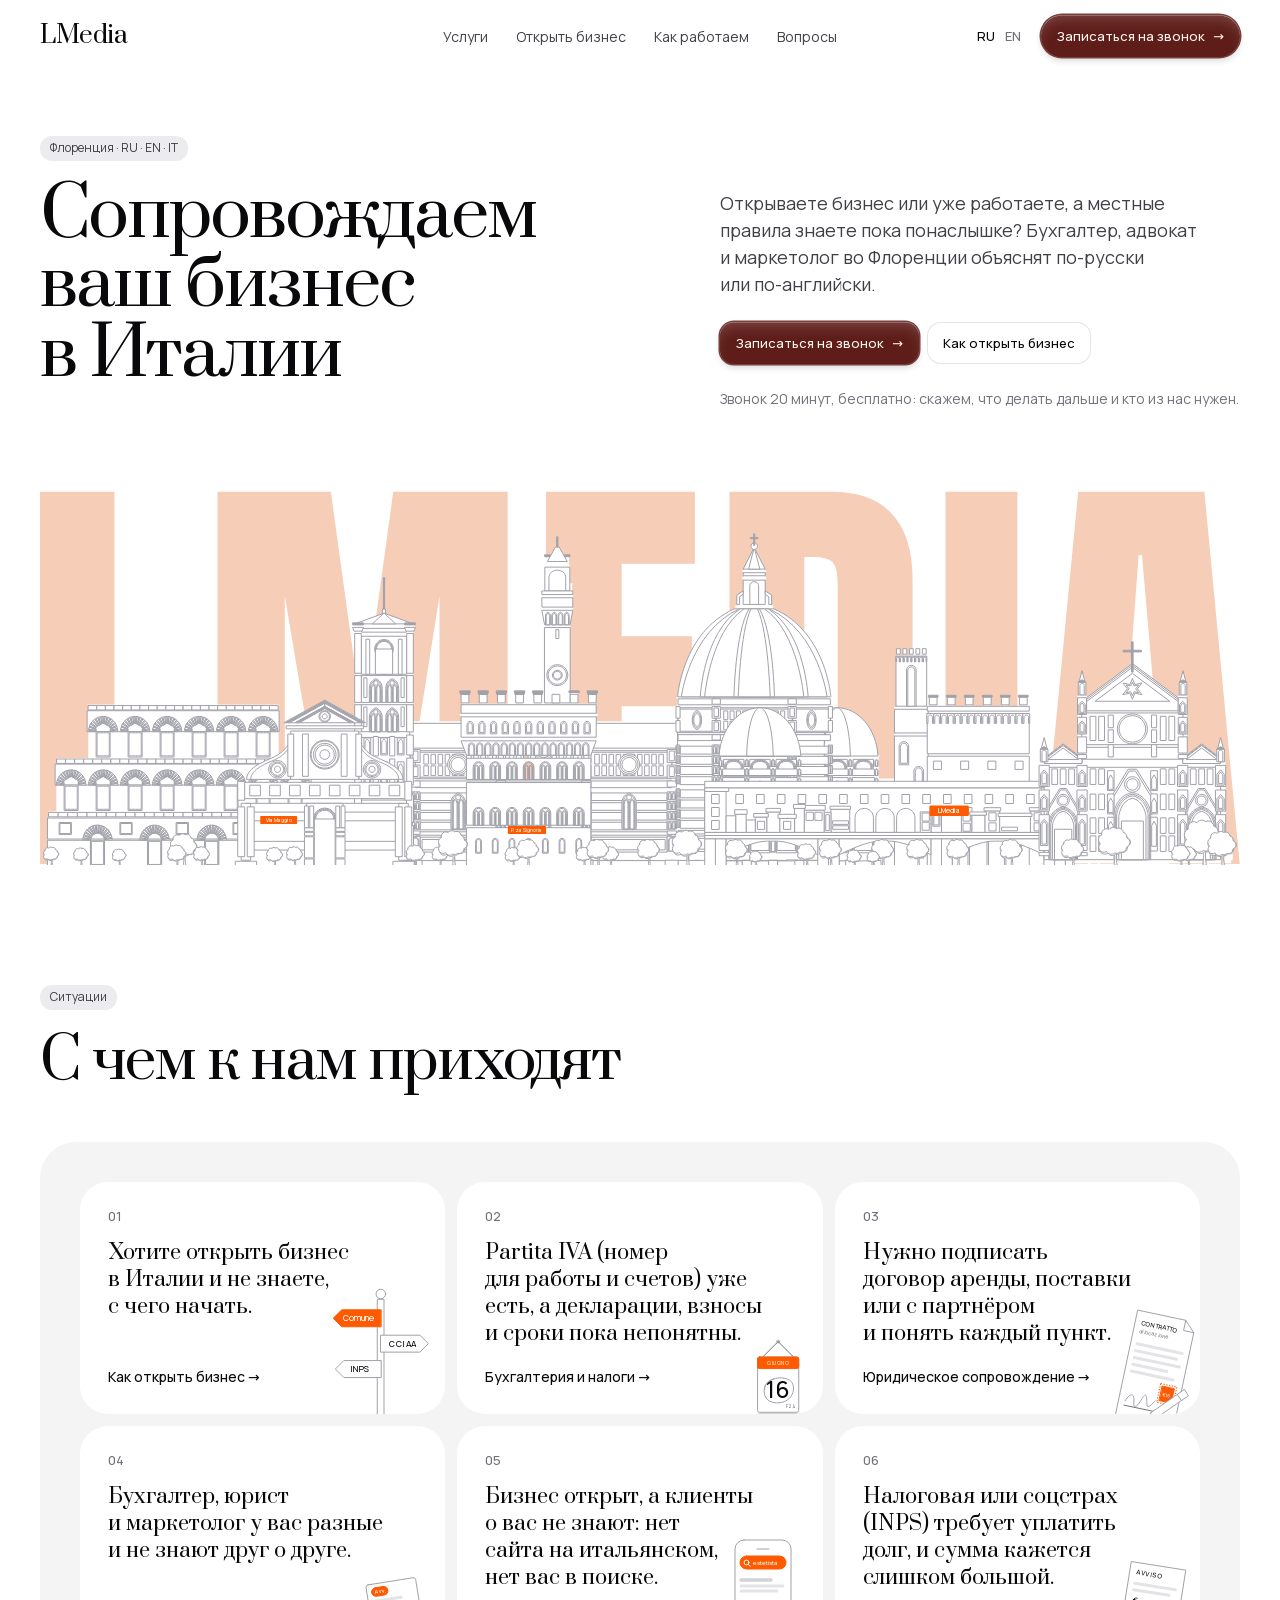
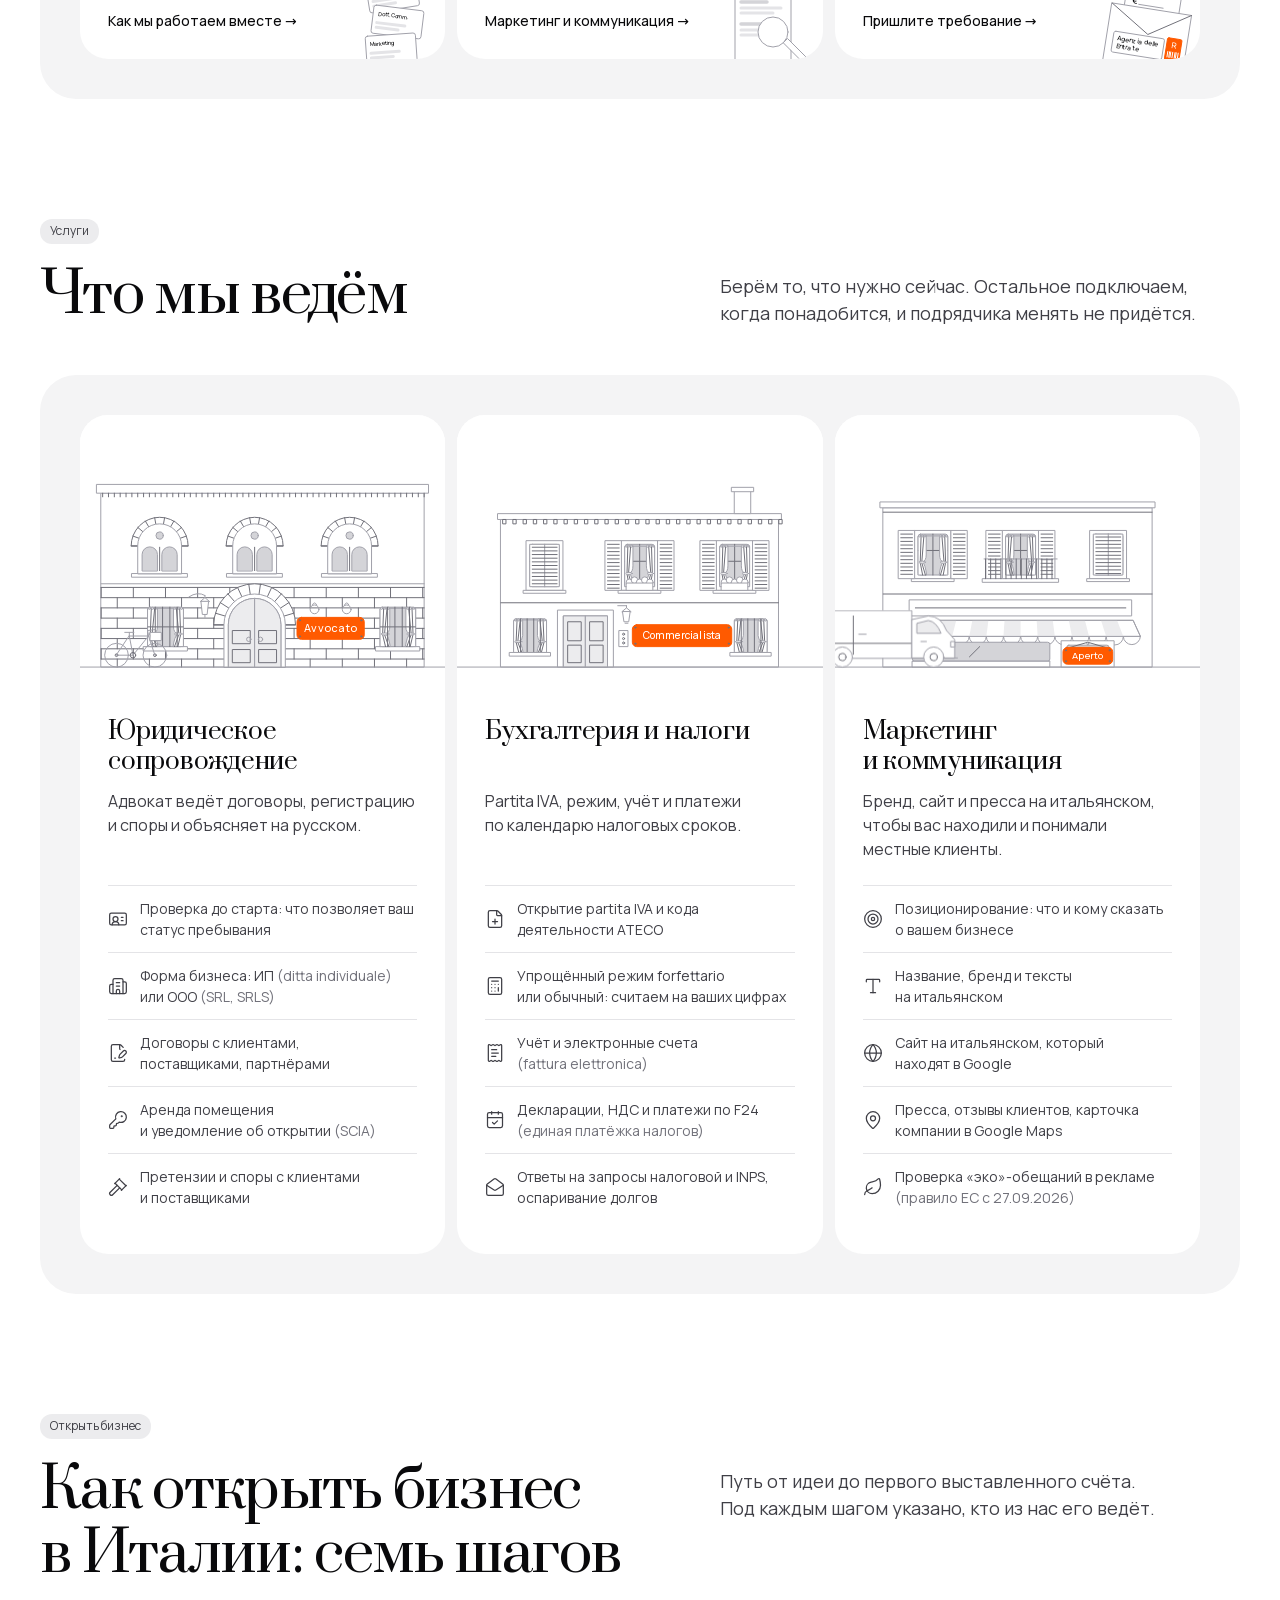
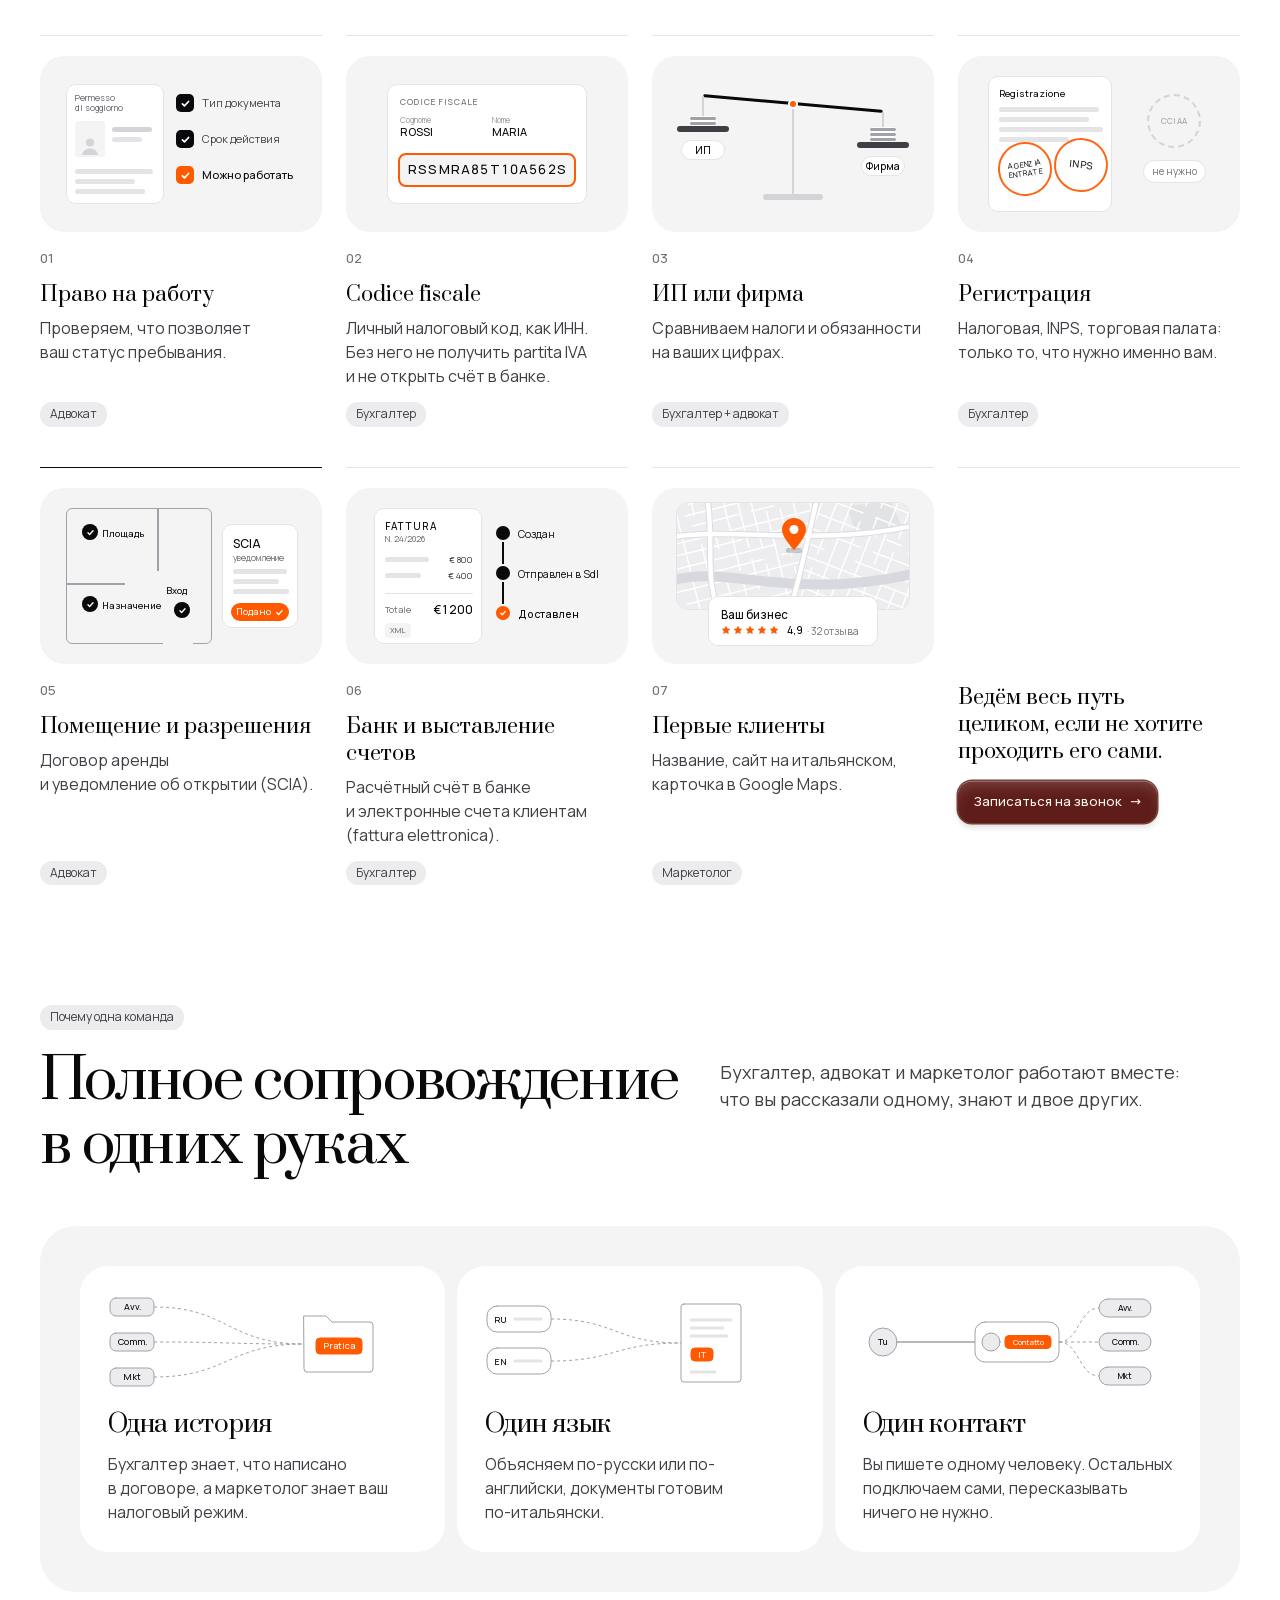
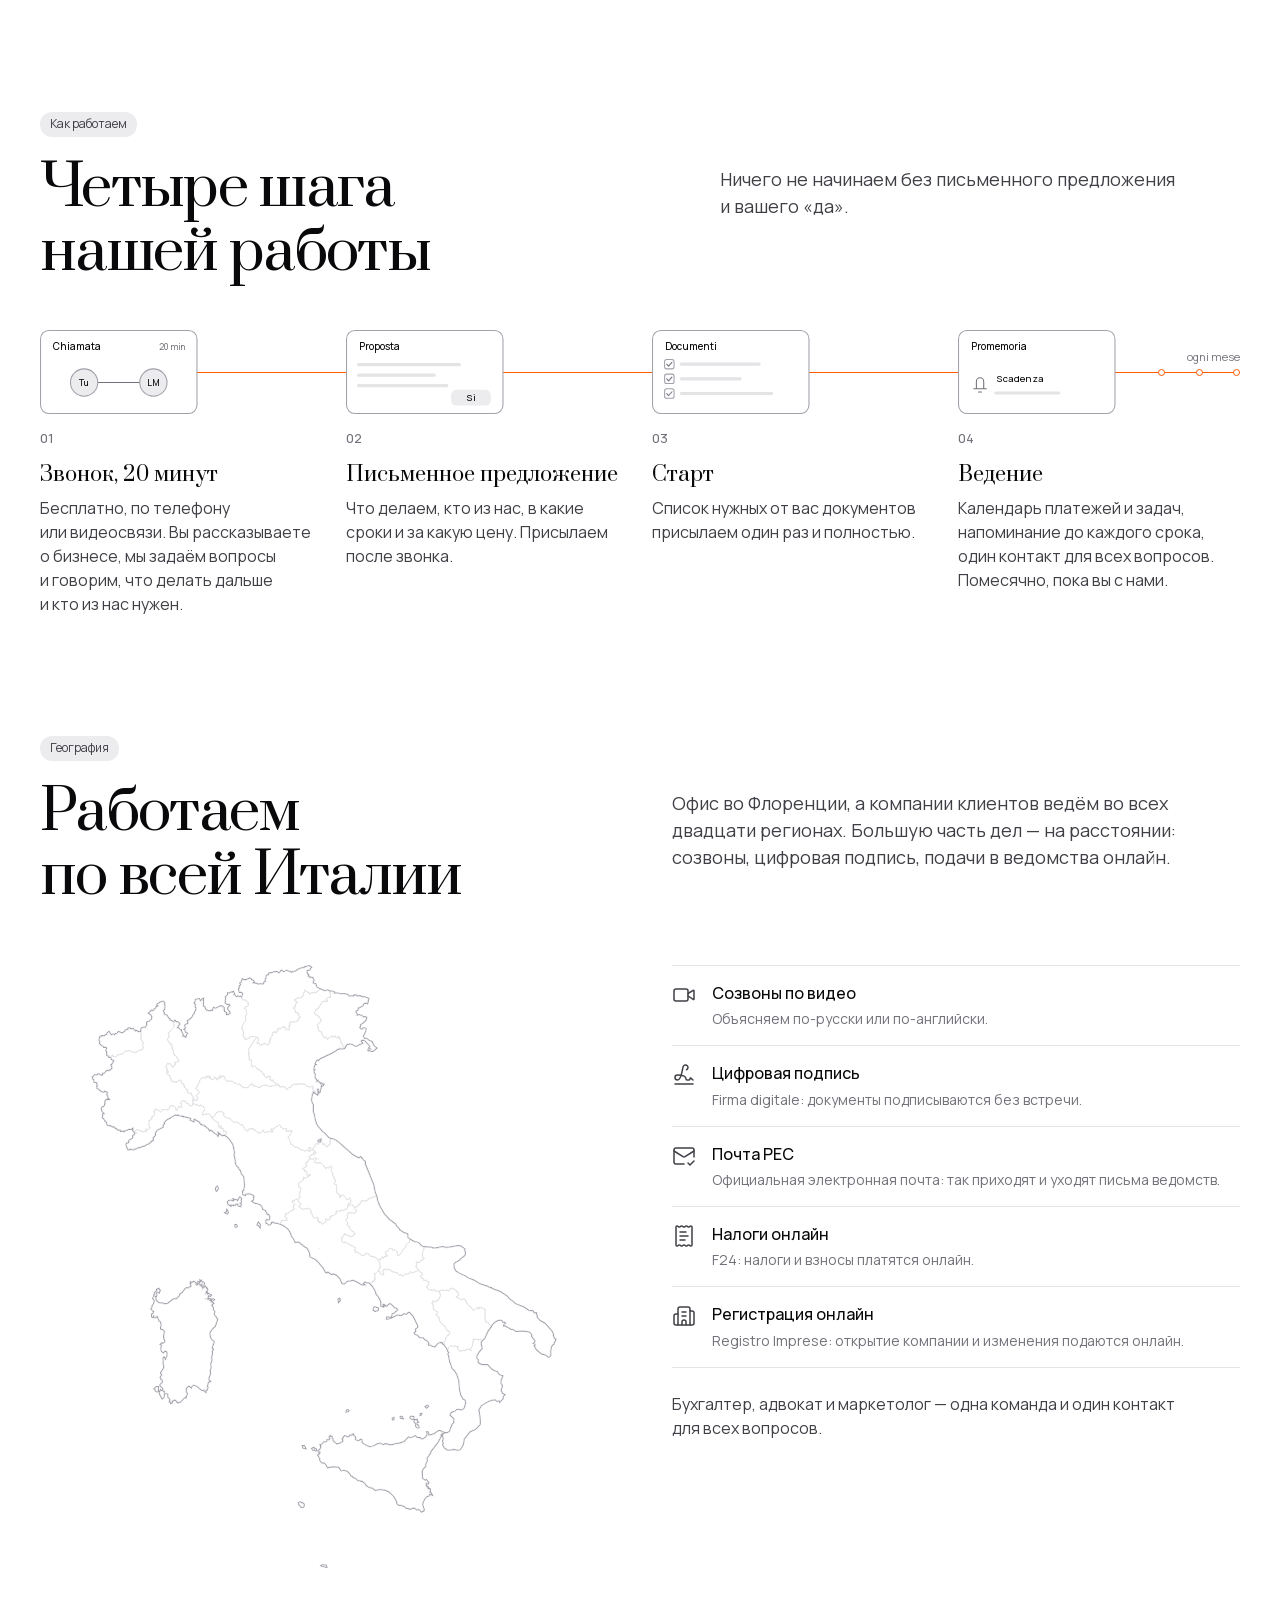
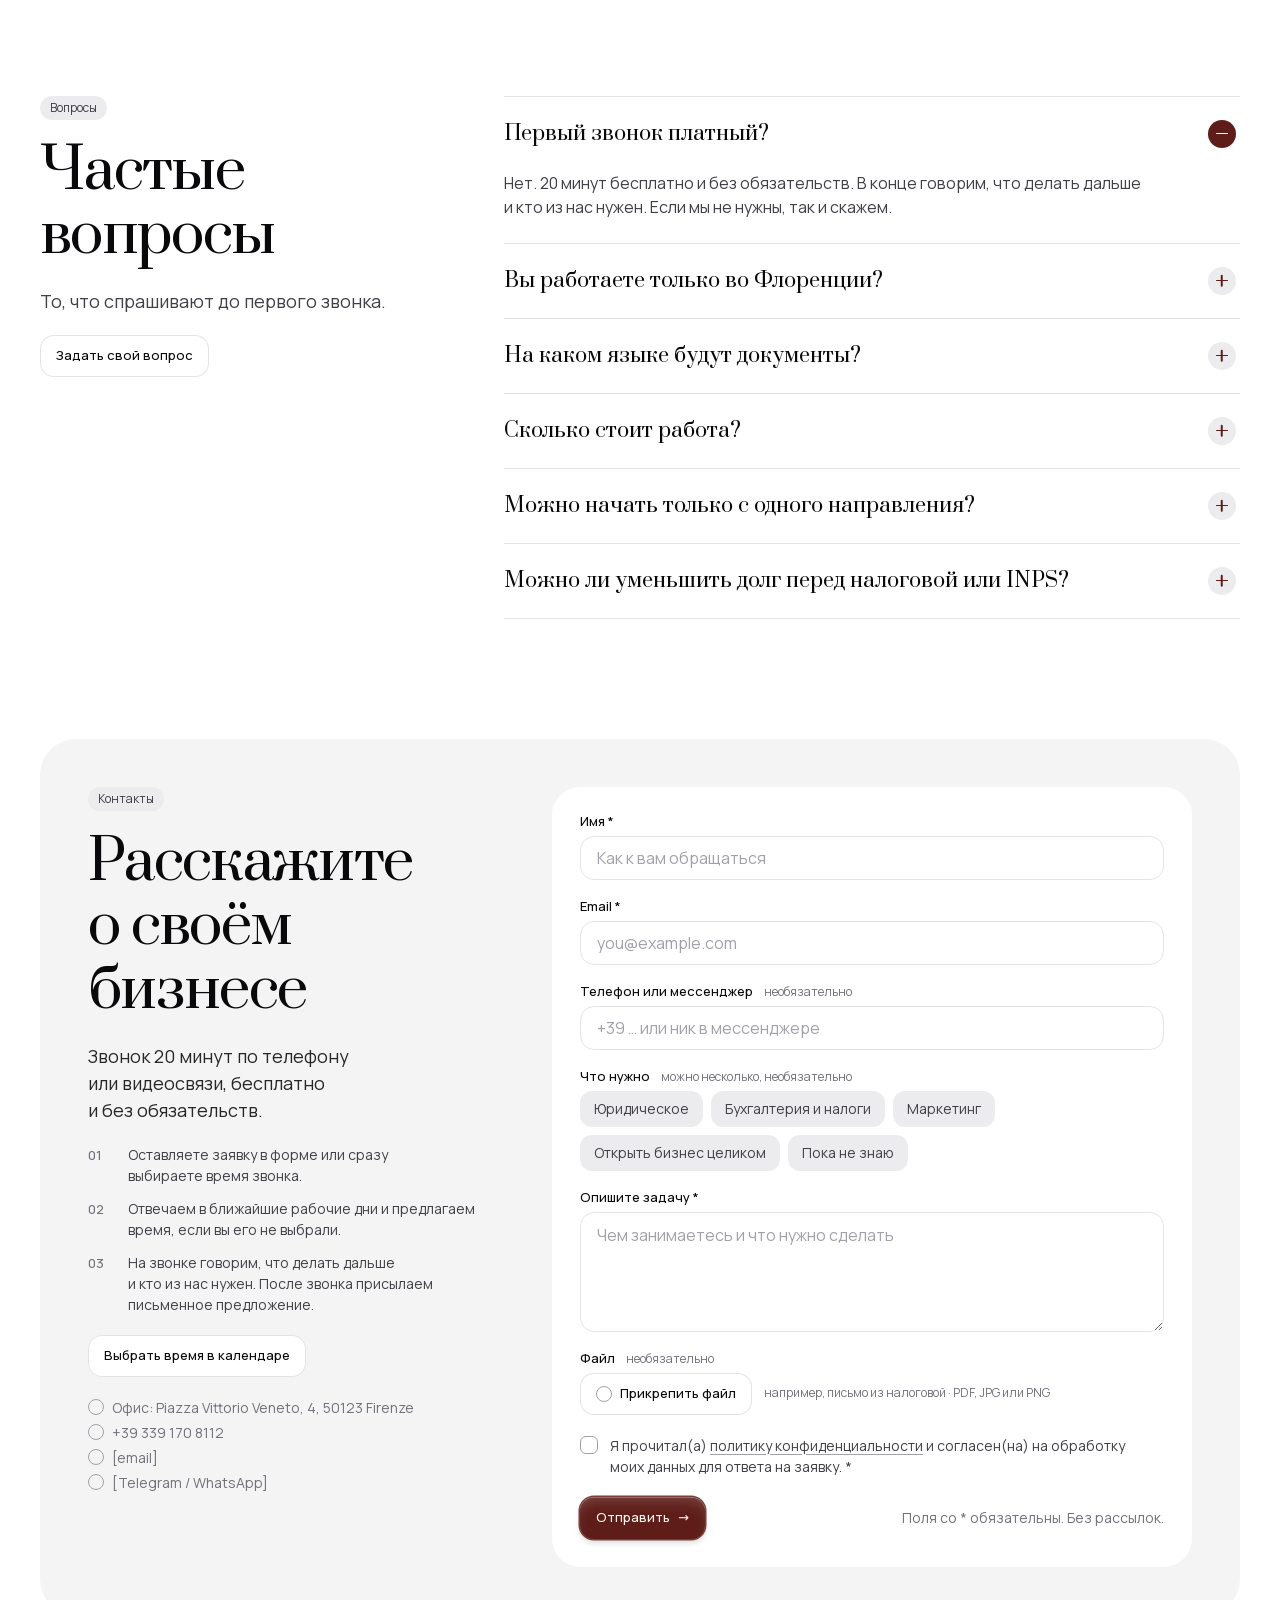
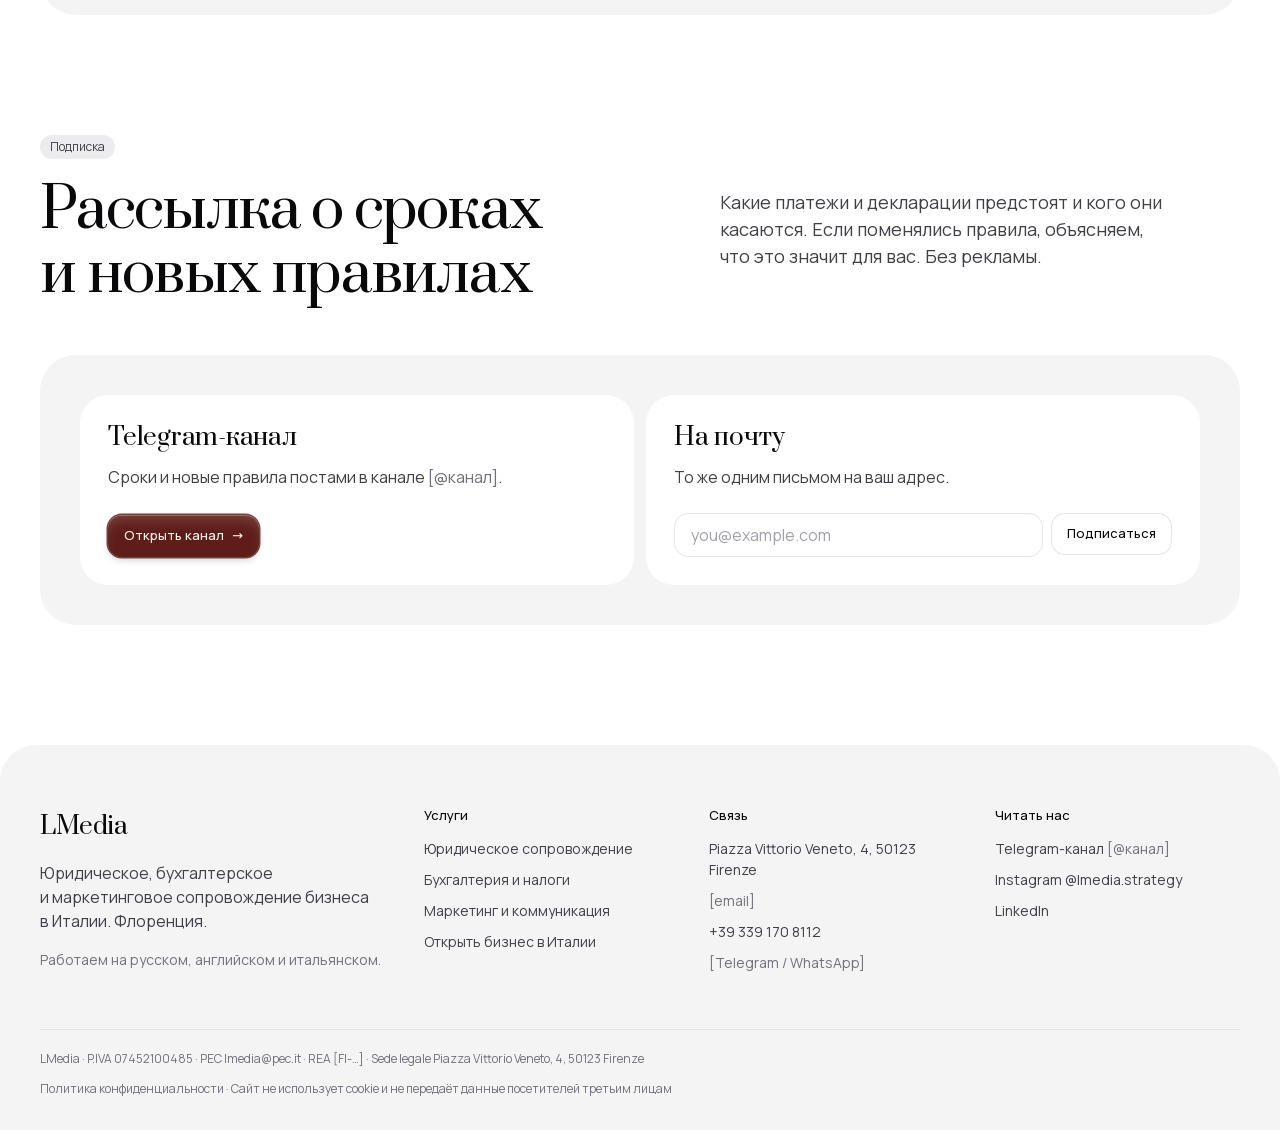
==== commit ede42a1b: "Self-host Manrope, set the logo in Prata, state the cookie policy Manrope now loads from the site it" ====
--- a/index.html
+++ b/index.html
@@ -8,7 +8,7 @@
 <link rel="alternate" hreflang="ru" href="https://lmedia.it/">
 <link rel="alternate" hreflang="en" href="https://lmedia.it/en/">
 <link rel="alternate" hreflang="x-default" href="https://lmedia.it/">
-<link rel="stylesheet" href="ds.css?v=651342c45c">
+<link rel="stylesheet" href="ds.css?v=3a91301b1b">
 <link rel="preload" href="fonts/anton-lmedia.woff2" as="font" type="font/woff2" crossorigin>
 <link rel="preload" href="fonts/prata-cyrillic.woff2" as="font" type="font/woff2" crossorigin>
 <style>
@@ -2120,7 +2120,7 @@
     </div>
     <div class="ftr__legal">
       <span>LMedia · P.IVA 07452100485 · PEC lmedia@pec.it · REA <span class="ph">[FI-…]</span> · Sede legale Piazza Vittorio Veneto, 4, 50123 Firenze</span>
-      <span>Политика конфиденциальности · Cookie</span>
+      <span>Политика конфиденциальности · Сайт не использует cookie и не передаёт данные посетителей третьим лицам</span>
     </div>
   </div>
 </footer>
--- a/ds.css
+++ b/ds.css
@@ -1,5 +1,17 @@
 /* lmedia design system — tokens and components. Source of truth: design-system.md */
-@import url("https://fonts.googleapis.com/css2?family=Manrope:wght@400;500&display=swap");
+/* Manrope — свои файлы (владелец 27.11: без запросов к Google Fonts; OFL, fonts/OFL-manrope.txt). Наборы и unicode-range — как отдаёт Google */
+@font-face { font-family: 'Manrope'; font-style: normal; font-weight: 400; font-display: swap; src: url("fonts/manrope-cyrillic-ext.woff2") format('woff2'); unicode-range: U+0460-052F, U+1C80-1C8A, U+20B4, U+2DE0-2DFF, U+A640-A69F, U+FE2E-FE2F;}
+@font-face { font-family: 'Manrope'; font-style: normal; font-weight: 400; font-display: swap; src: url("fonts/manrope-cyrillic.woff2") format('woff2'); unicode-range: U+0301, U+0400-045F, U+0490-0491, U+04B0-04B1, U+2116;}
+@font-face { font-family: 'Manrope'; font-style: normal; font-weight: 400; font-display: swap; src: url("fonts/manrope-greek.woff2") format('woff2'); unicode-range: U+0370-0377, U+037A-037F, U+0384-038A, U+038C, U+038E-03A1, U+03A3-03FF;}
+@font-face { font-family: 'Manrope'; font-style: normal; font-weight: 400; font-display: swap; src: url("fonts/manrope-vietnamese.woff2") format('woff2'); unicode-range: U+0102-0103, U+0110-0111, U+0128-0129, U+0168-0169, U+01A0-01A1, U+01AF-01B0, U+0300-0301, U+0303-0304, U+0308-0309, U+0323, U+0329, U+1EA0-1EF9, U+20AB;}
+@font-face { font-family: 'Manrope'; font-style: normal; font-weight: 400; font-display: swap; src: url("fonts/manrope-latin-ext.woff2") format('woff2'); unicode-range: U+0100-02BA, U+02BD-02C5, U+02C7-02CC, U+02CE-02D7, U+02DD-02FF, U+0304, U+0308, U+0329, U+1D00-1DBF, U+1E00-1E9F, U+1EF2-1EFF, U+2020, U+20A0-20AB, U+20AD-20C4, U+2113, U+2C60-2C7F, U+A720-A7FF;}
+@font-face { font-family: 'Manrope'; font-style: normal; font-weight: 400; font-display: swap; src: url("fonts/manrope-latin.woff2") format('woff2'); unicode-range: U+0000-00FF, U+0131, U+0152-0153, U+02BB-02BC, U+02C6, U+02DA, U+02DC, U+0304, U+0308, U+0329, U+2000-206F, U+20AC, U+2122, U+2191, U+2193, U+2212, U+2215, U+FEFF, U+FFFD;}
+@font-face { font-family: 'Manrope'; font-style: normal; font-weight: 500; font-display: swap; src: url("fonts/manrope-cyrillic-ext.woff2") format('woff2'); unicode-range: U+0460-052F, U+1C80-1C8A, U+20B4, U+2DE0-2DFF, U+A640-A69F, U+FE2E-FE2F;}
+@font-face { font-family: 'Manrope'; font-style: normal; font-weight: 500; font-display: swap; src: url("fonts/manrope-cyrillic.woff2") format('woff2'); unicode-range: U+0301, U+0400-045F, U+0490-0491, U+04B0-04B1, U+2116;}
+@font-face { font-family: 'Manrope'; font-style: normal; font-weight: 500; font-display: swap; src: url("fonts/manrope-greek.woff2") format('woff2'); unicode-range: U+0370-0377, U+037A-037F, U+0384-038A, U+038C, U+038E-03A1, U+03A3-03FF;}
+@font-face { font-family: 'Manrope'; font-style: normal; font-weight: 500; font-display: swap; src: url("fonts/manrope-vietnamese.woff2") format('woff2'); unicode-range: U+0102-0103, U+0110-0111, U+0128-0129, U+0168-0169, U+01A0-01A1, U+01AF-01B0, U+0300-0301, U+0303-0304, U+0308-0309, U+0323, U+0329, U+1EA0-1EF9, U+20AB;}
+@font-face { font-family: 'Manrope'; font-style: normal; font-weight: 500; font-display: swap; src: url("fonts/manrope-latin-ext.woff2") format('woff2'); unicode-range: U+0100-02BA, U+02BD-02C5, U+02C7-02CC, U+02CE-02D7, U+02DD-02FF, U+0304, U+0308, U+0329, U+1D00-1DBF, U+1E00-1E9F, U+1EF2-1EFF, U+2020, U+20A0-20AB, U+20AD-20C4, U+2113, U+2C60-2C7F, U+A720-A7FF;}
+@font-face { font-family: 'Manrope'; font-style: normal; font-weight: 500; font-display: swap; src: url("fonts/manrope-latin.woff2") format('woff2'); unicode-range: U+0000-00FF, U+0131, U+0152-0153, U+02BB-02BC, U+02C6, U+02DA, U+02DC, U+0304, U+0308, U+0329, U+2000-206F, U+20AC, U+2122, U+2191, U+2193, U+2212, U+2215, U+FEFF, U+FFFD;}
 /* Prata — свой файл, как Anton (владелец 08.11: «свой файл»): без Google опускание 54 не разъедется. SIL OFL 1.1 — fonts/OFL-prata.txt.
    Подмножества Google Fonts v22: кириллица и латиница. */
 @font-face { font-family: "Prata"; font-style: normal; font-weight: 400; font-display: swap; src: url("fonts/prata-cyrillic.woff2") format("woff2");
@@ -197,7 +209,7 @@
 .hdr { position: sticky; top: 0; z-index: 10; background: rgba(255,255,255,.92); backdrop-filter: blur(8px); }
 .hdr__in { display: flex; align-items: center; justify-content: space-between; height: 72px; gap: 24px; position: relative; }
 @media (min-width: 901px) { .nav { position: absolute; left: 50%; transform: translateX(-50%); } }
-.logo { font-size: 20px; font-weight: 500; letter-spacing: -0.03em; color: var(--ink); }
+.logo { font-family: var(--font-head); font-size: 24px; font-weight: 400; letter-spacing: -0.02em; color: var(--ink); } /* Prata, как заголовки (владелец 27.11) */
 .nav { display: flex; gap: 28px; font-size: 14px; color: var(--text); }
 .hdr__end { display: flex; align-items: center; gap: 20px; }
 .lang { display: flex; gap: 10px; font: 500 13px/1 var(--font); color: var(--meta); }
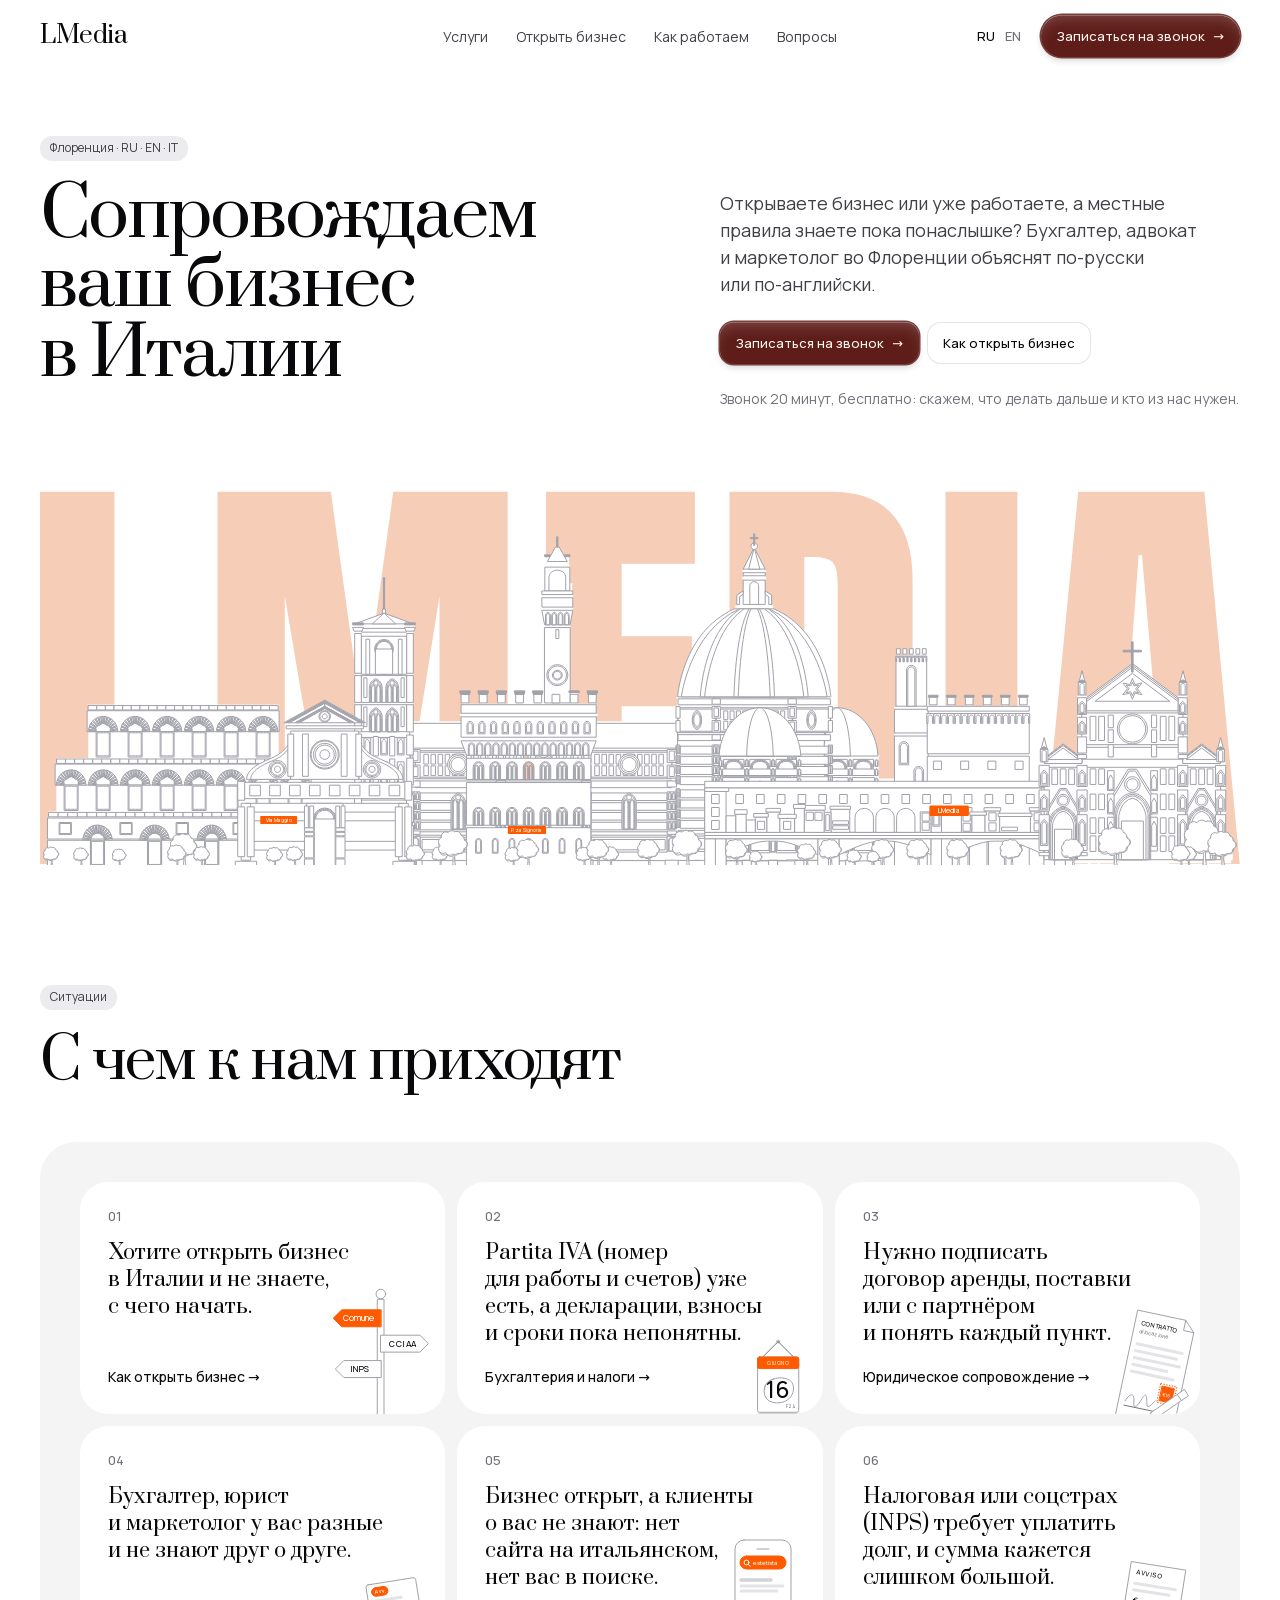
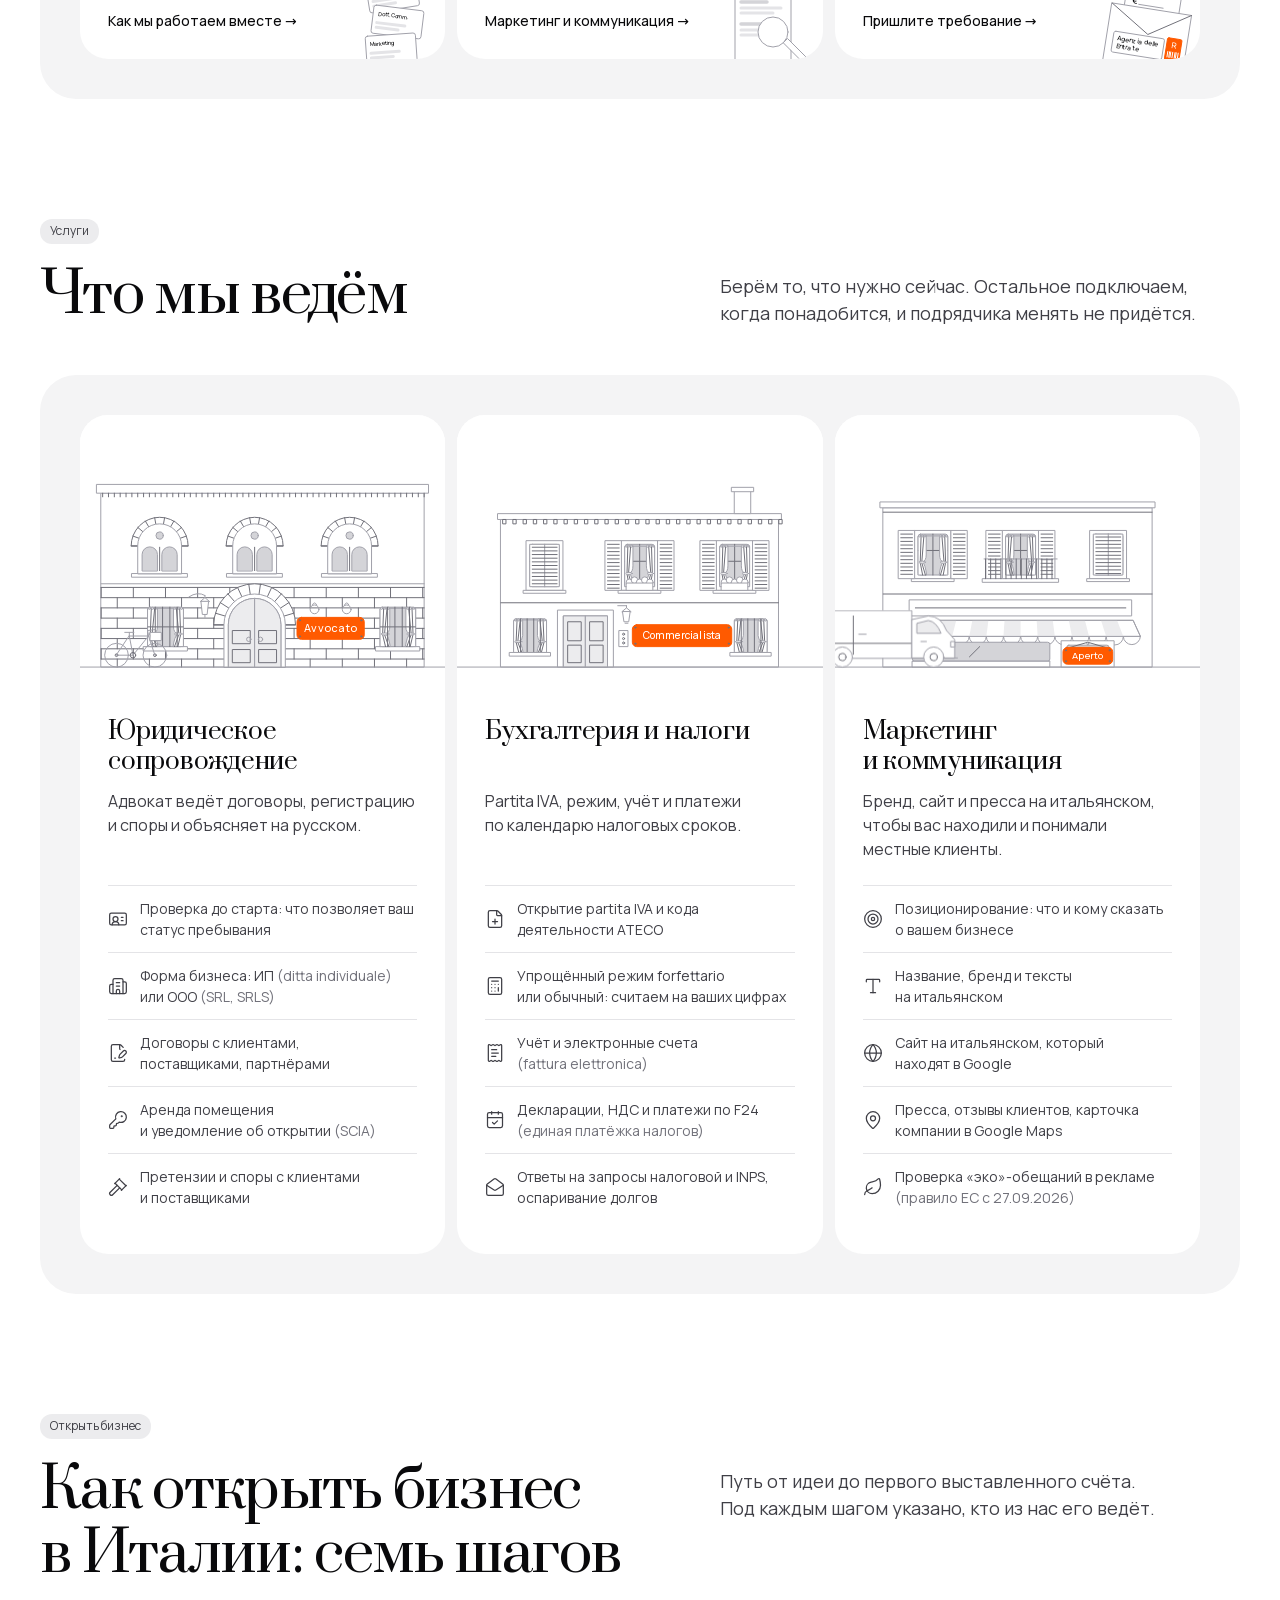
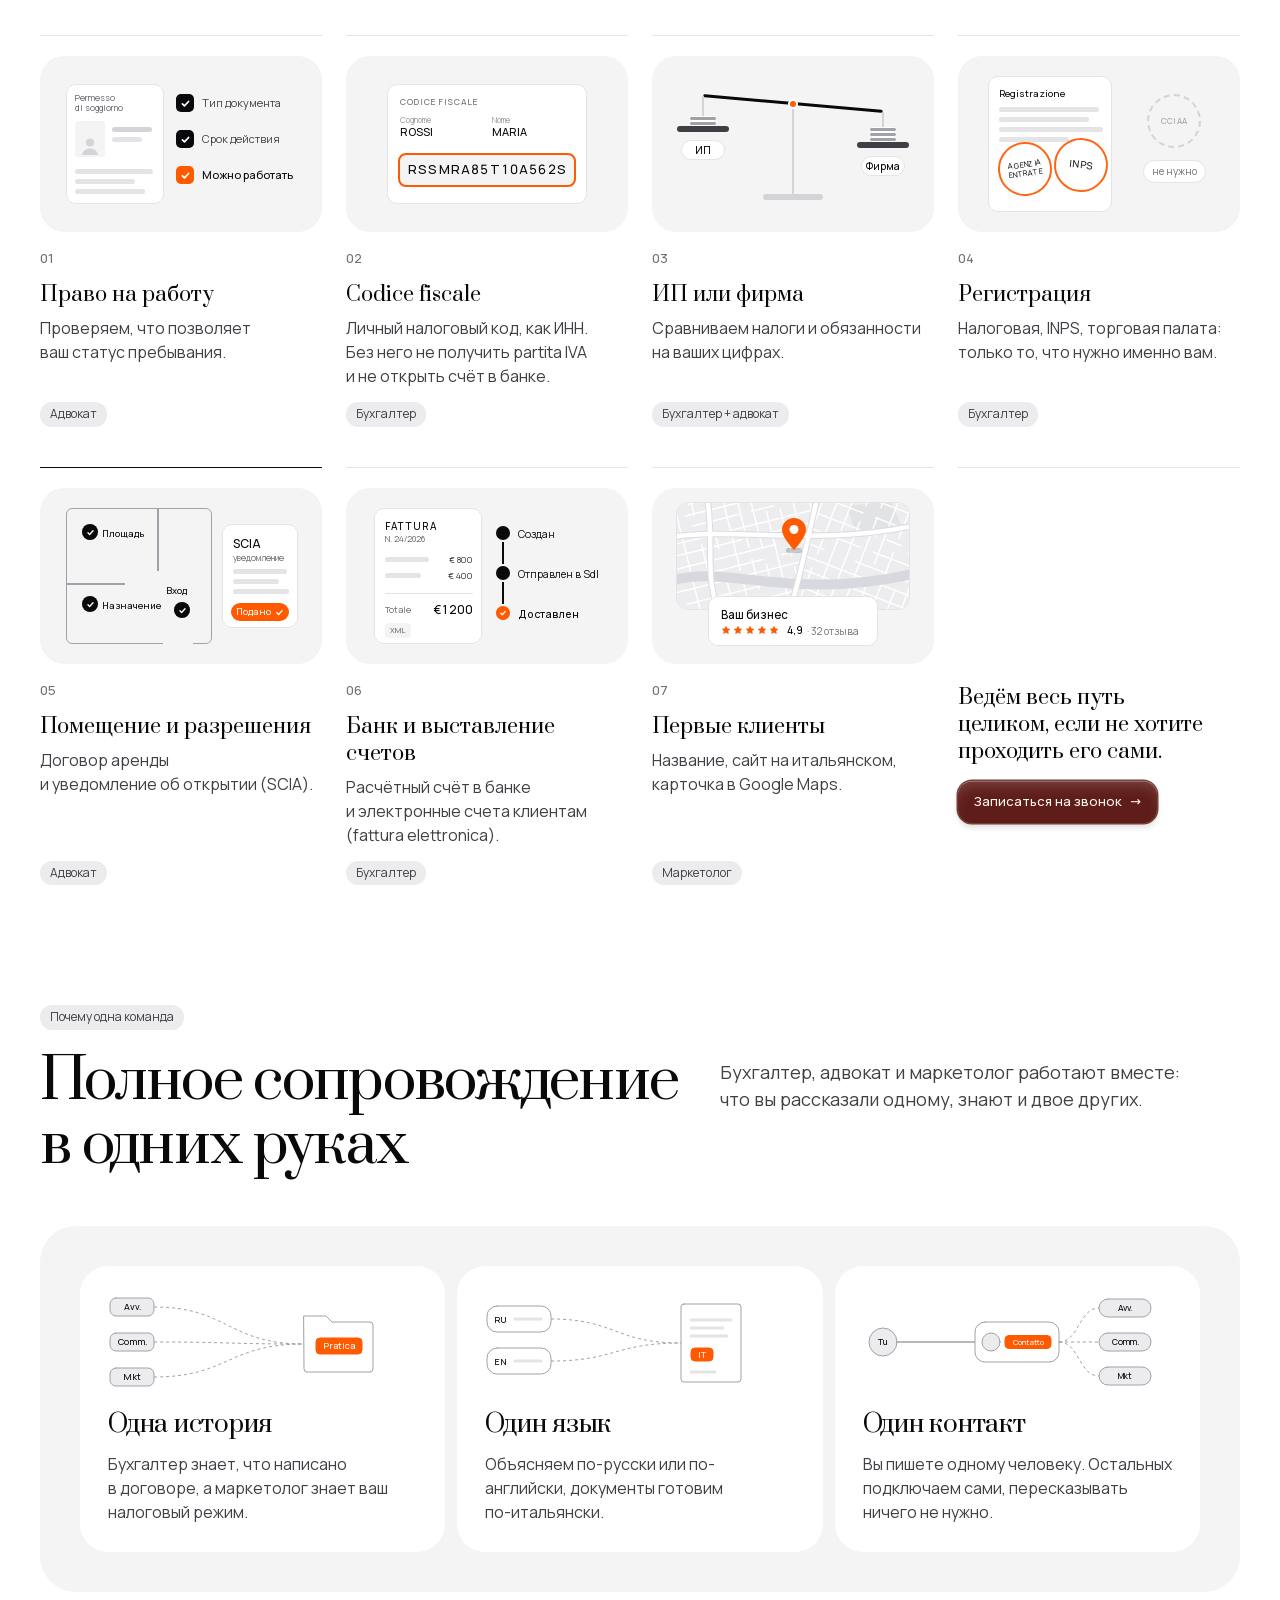
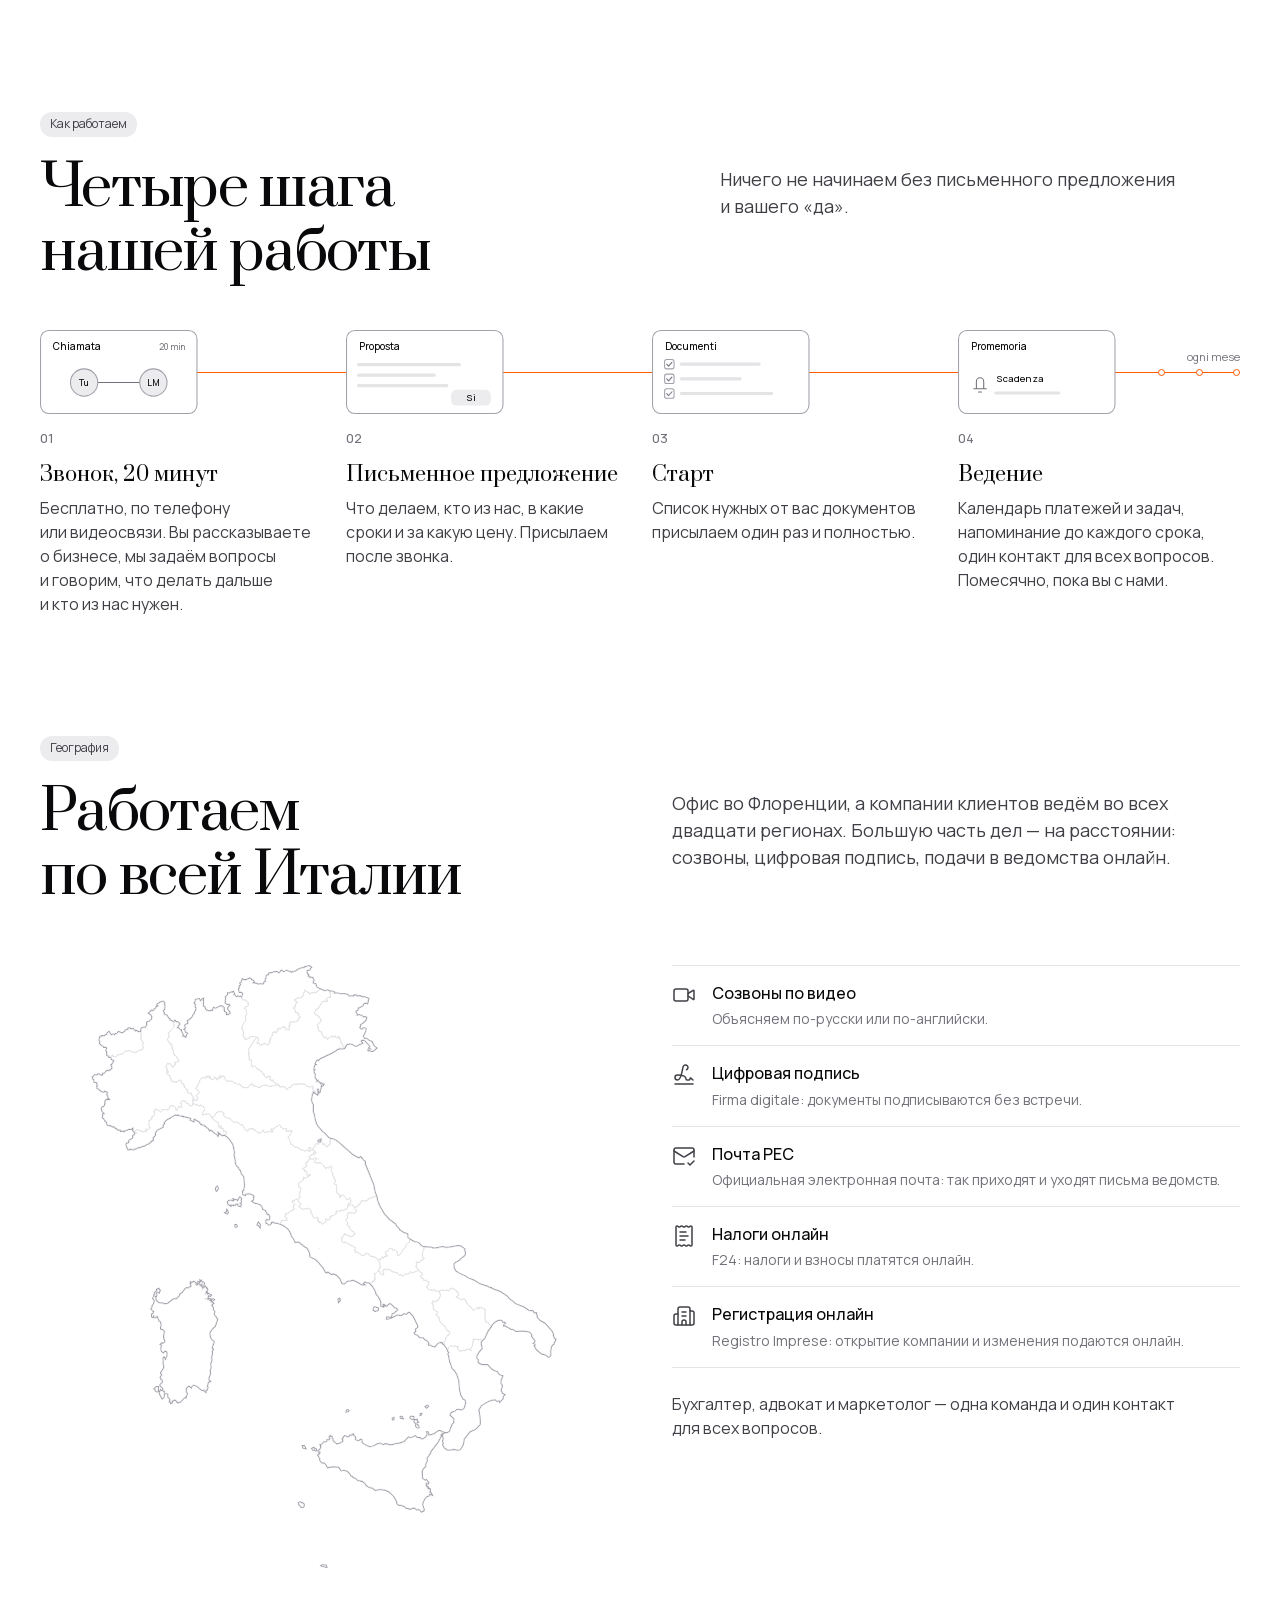
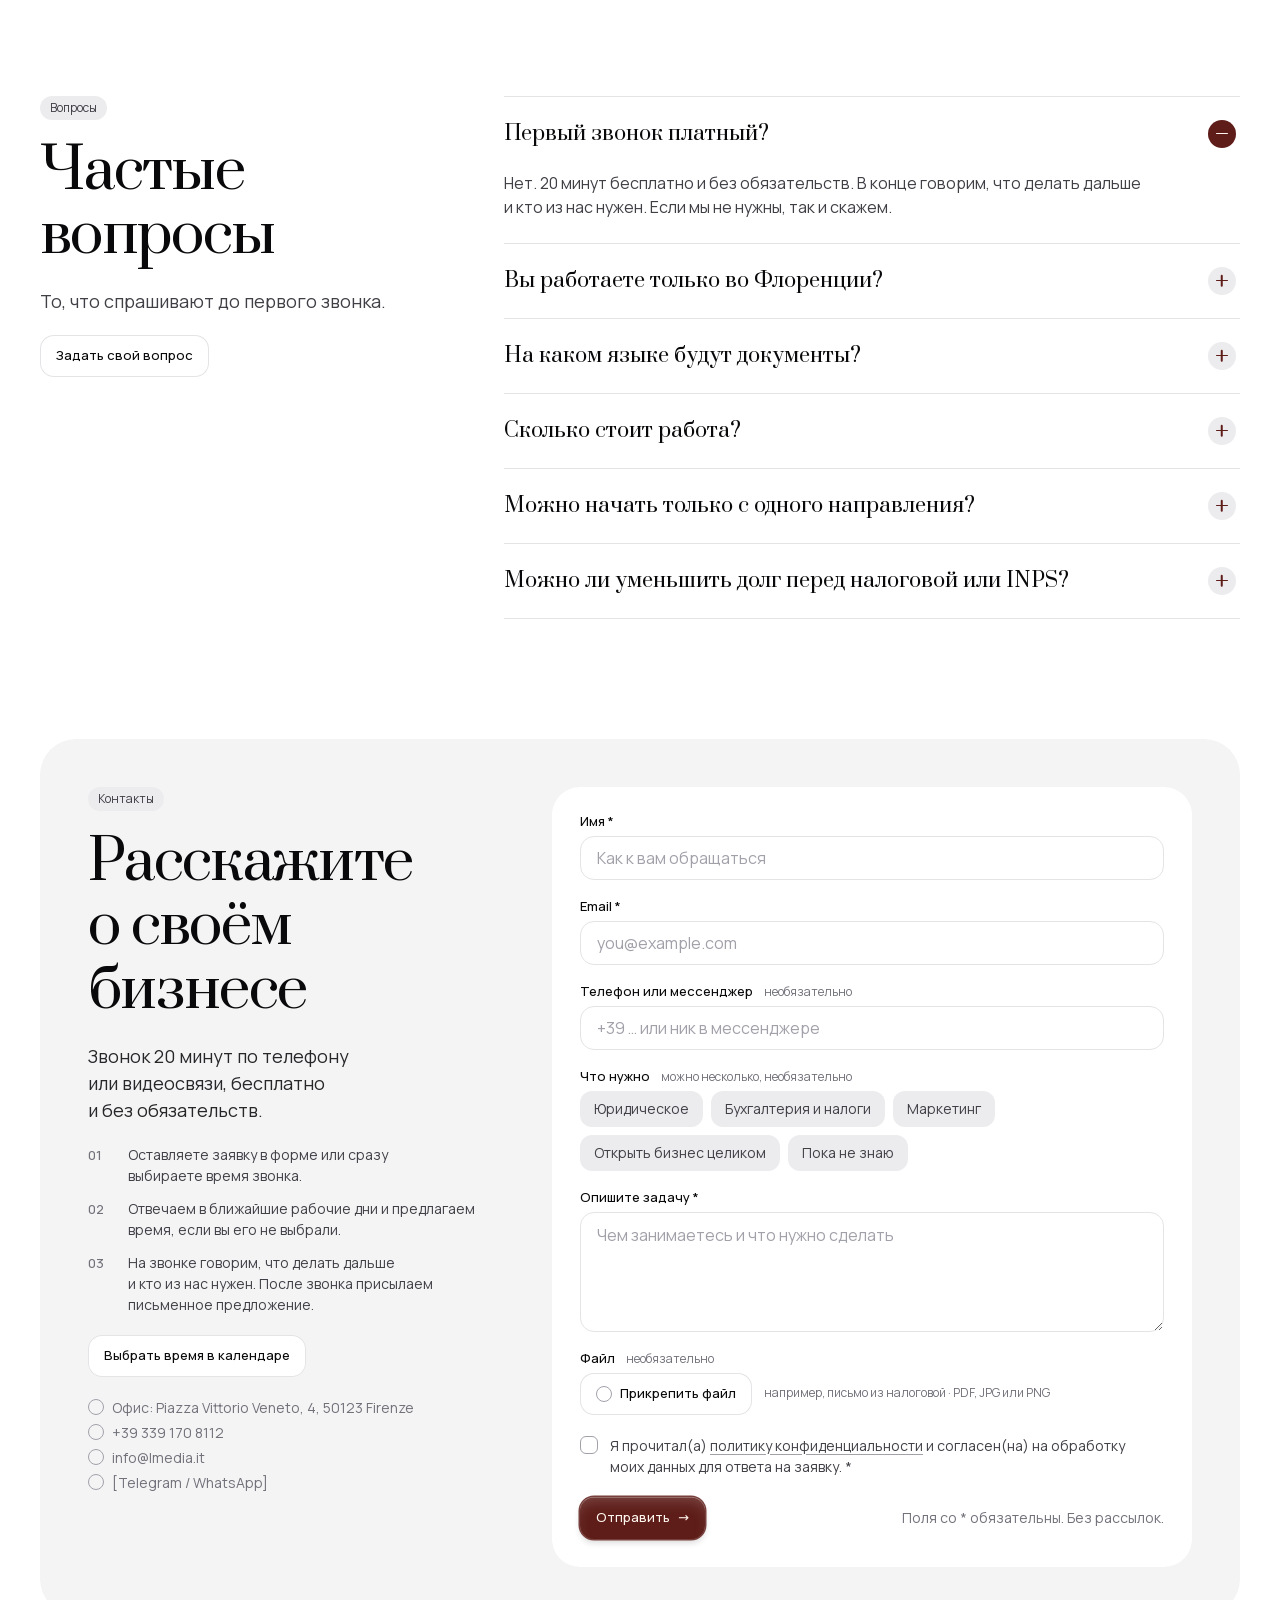
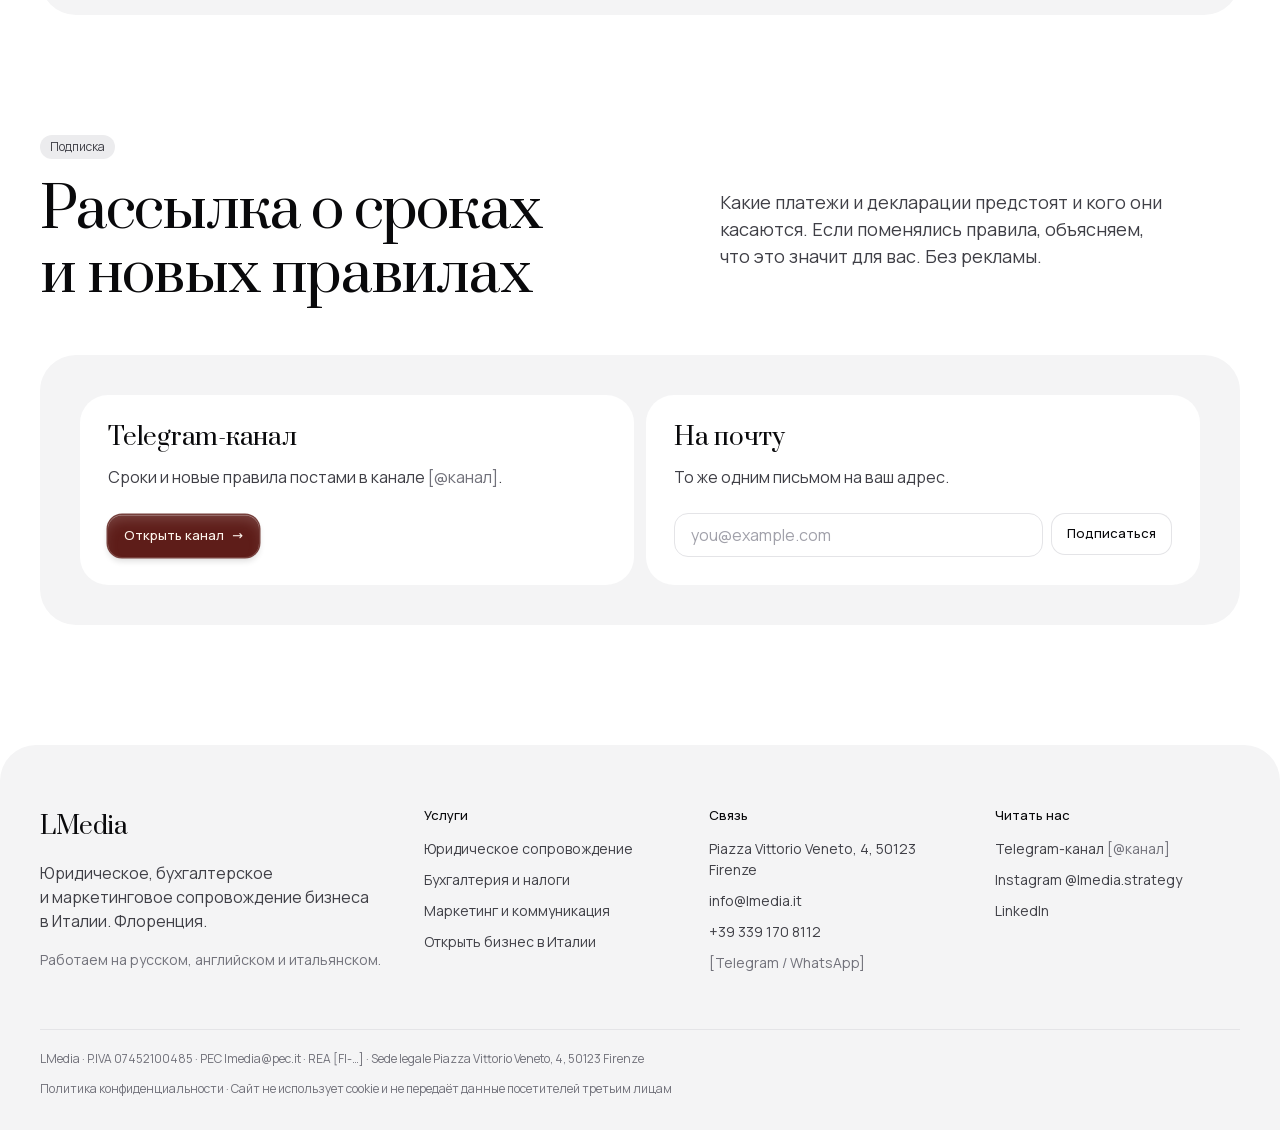
==== commit f68e541b: "Show info@lmedia.it as the contact email The address forwards to the company Gmail through ImprovMX;" ====
--- a/index.html
+++ b/index.html
@@ -2040,7 +2040,7 @@
         <div class="addr">
           <span class="small addr__l"><span class="ico ico--s" aria-hidden="true"></span>Офис: Piazza Vittorio Veneto, 4, 50123 Firenze</span>
           <span class="small addr__l"><span class="ico ico--s" aria-hidden="true"></span><a href="tel:+393391708112">+39 339 170 8112</a></span>
-          <span class="small addr__l"><span class="ico ico--s" aria-hidden="true"></span><span class="ph">[email]</span></span>
+          <span class="small addr__l"><span class="ico ico--s" aria-hidden="true"></span><a href="mailto:info@lmedia.it">info@lmedia.it</a></span>
           <span class="small addr__l"><span class="ico ico--s" aria-hidden="true"></span><span class="ph">[Telegram / WhatsApp]</span></span>
         </div>
       </div>
@@ -2107,7 +2107,7 @@
       <div class="ftr__col">
         <span class="ftr__h">Связь</span>
         <span>Piazza Vittorio Veneto, 4, 50123 Firenze</span>
-        <span class="ph">[email]</span>
+        <a href="mailto:info@lmedia.it">info@lmedia.it</a>
         <a href="tel:+393391708112">+39 339 170 8112</a>
         <span class="ph">[Telegram / WhatsApp]</span>
       </div>
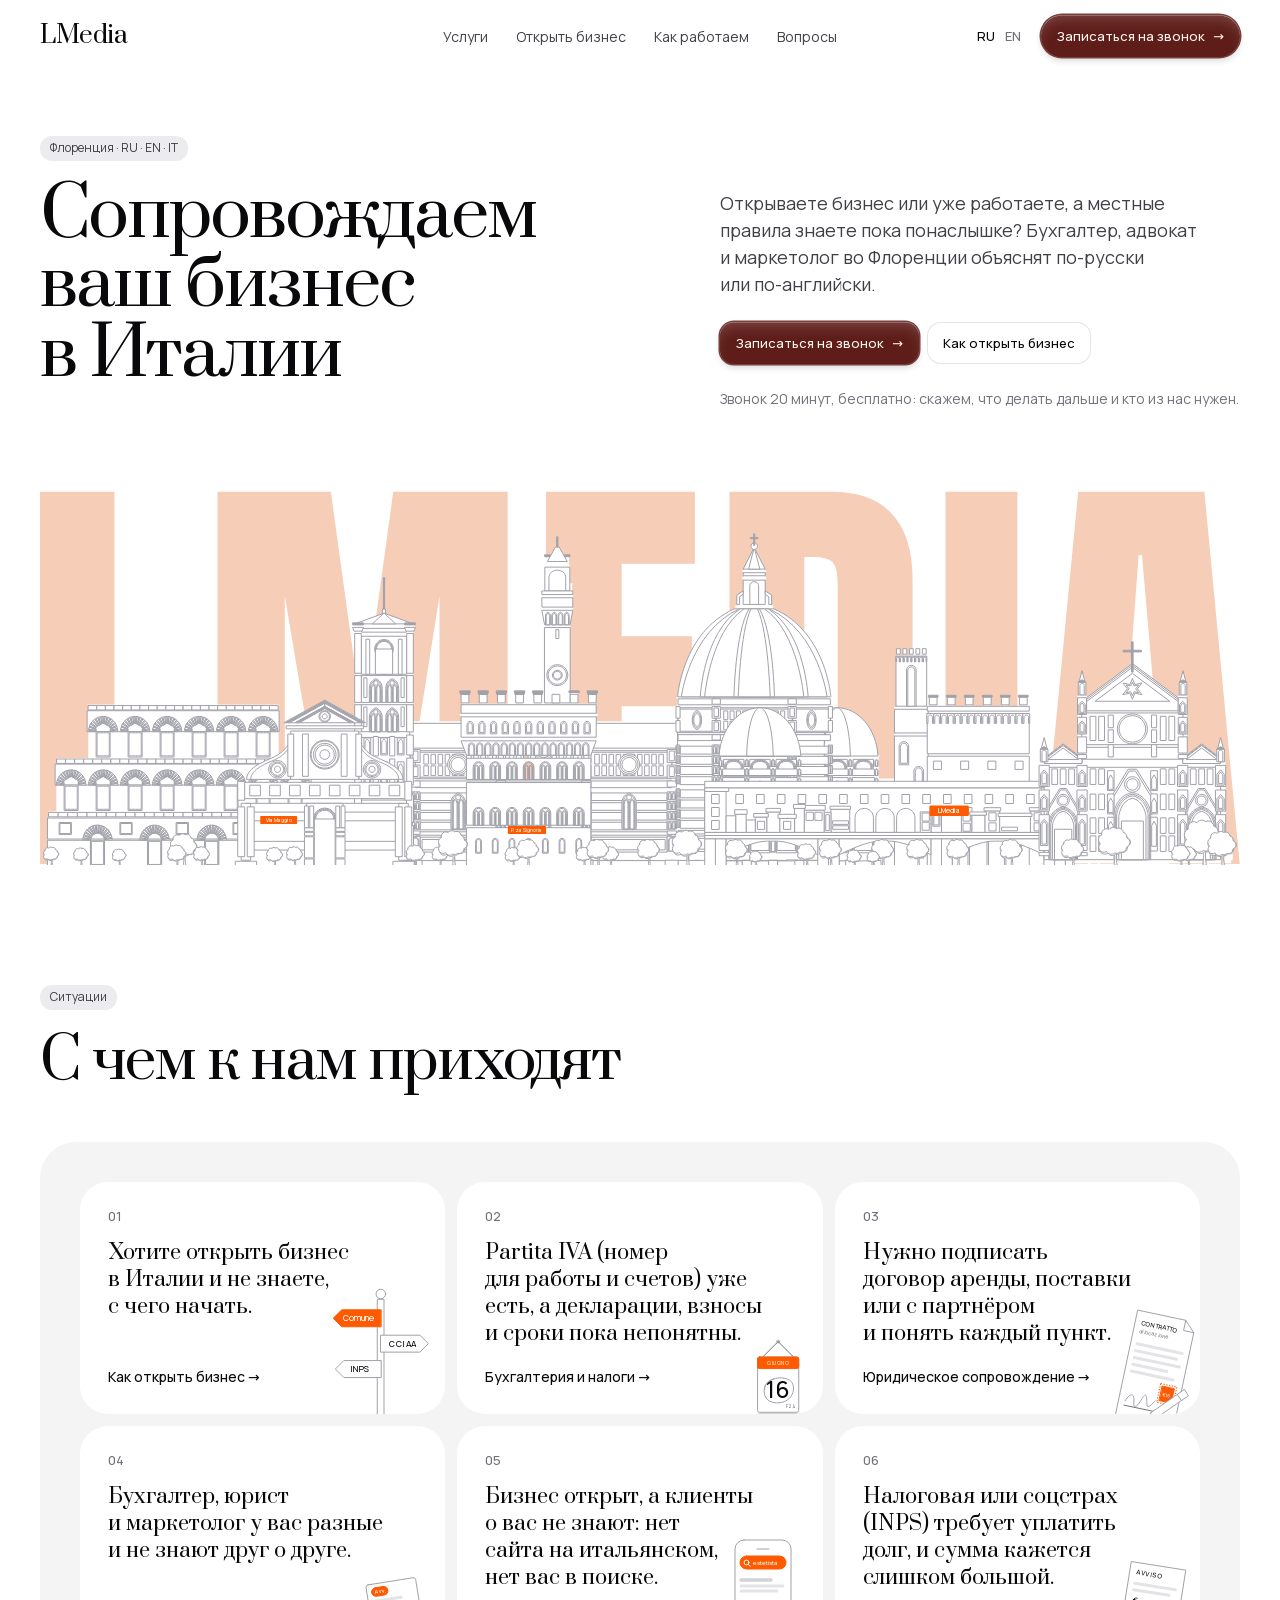
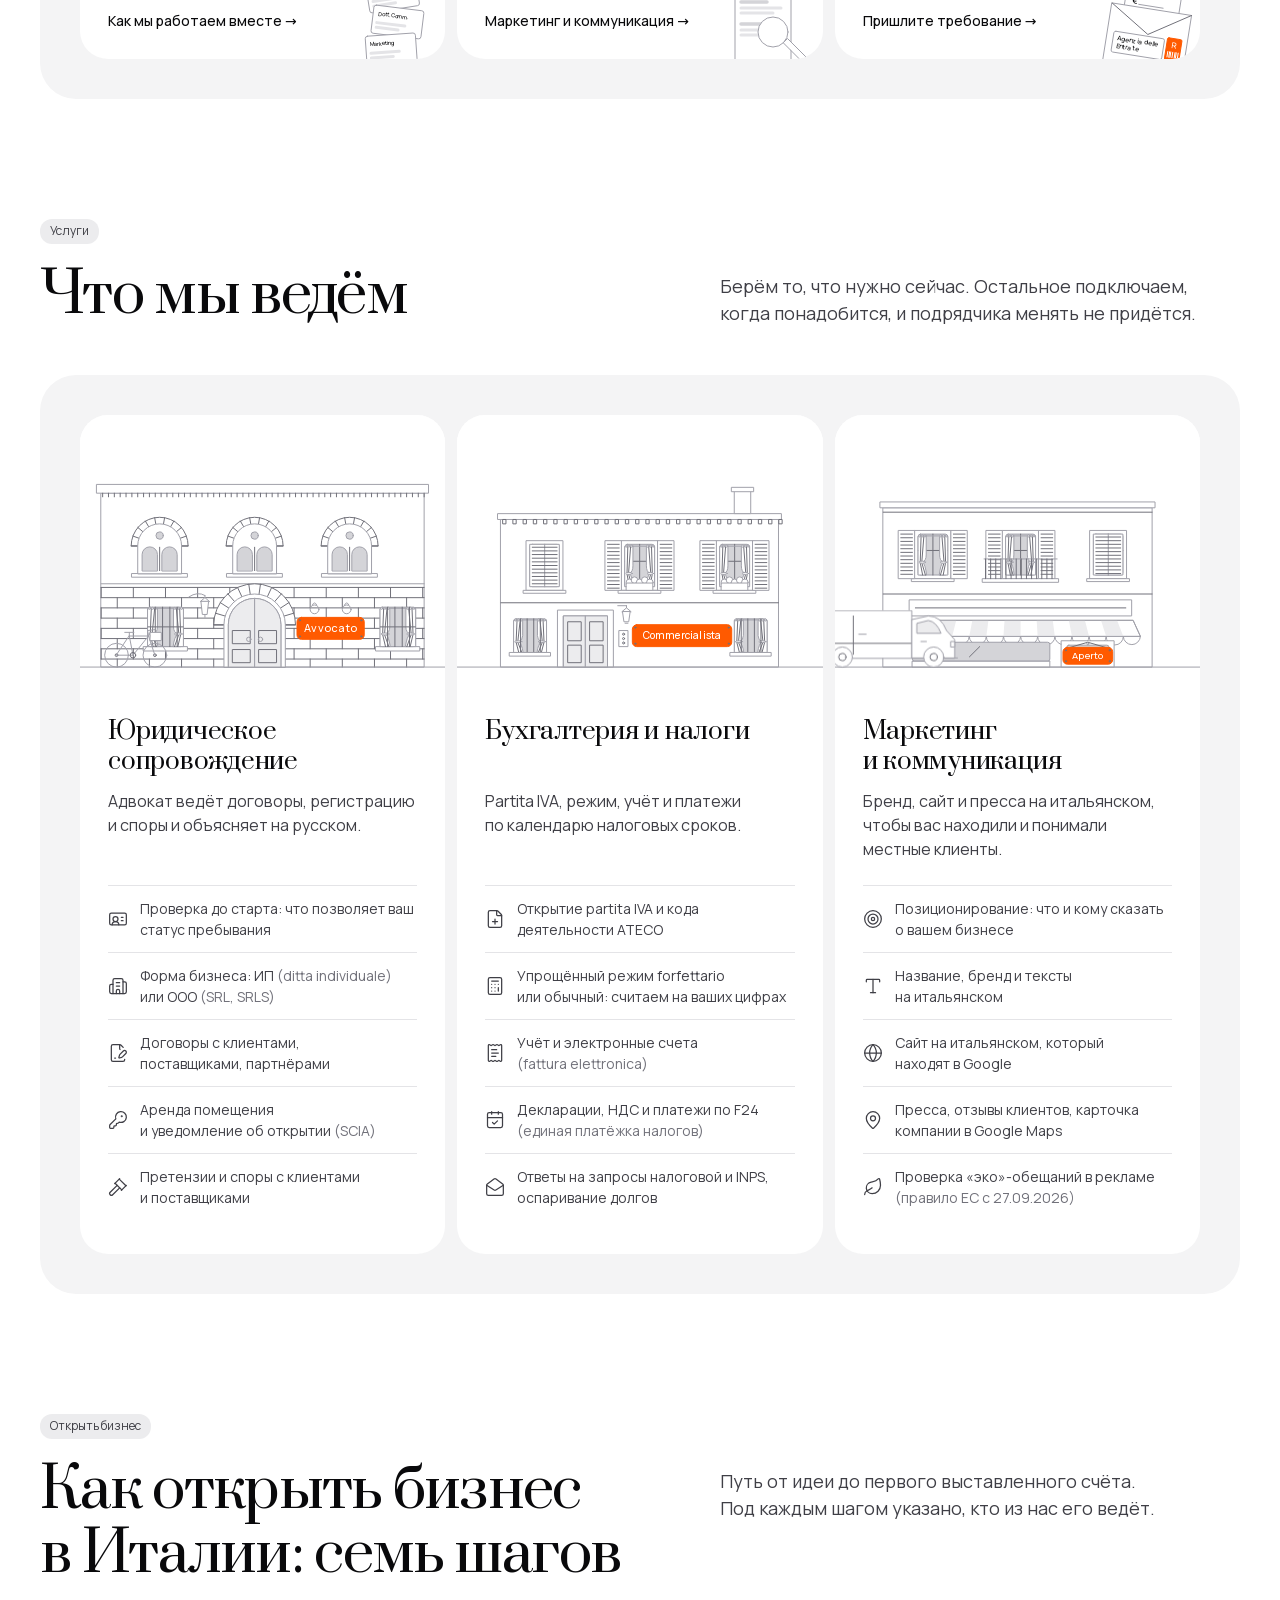
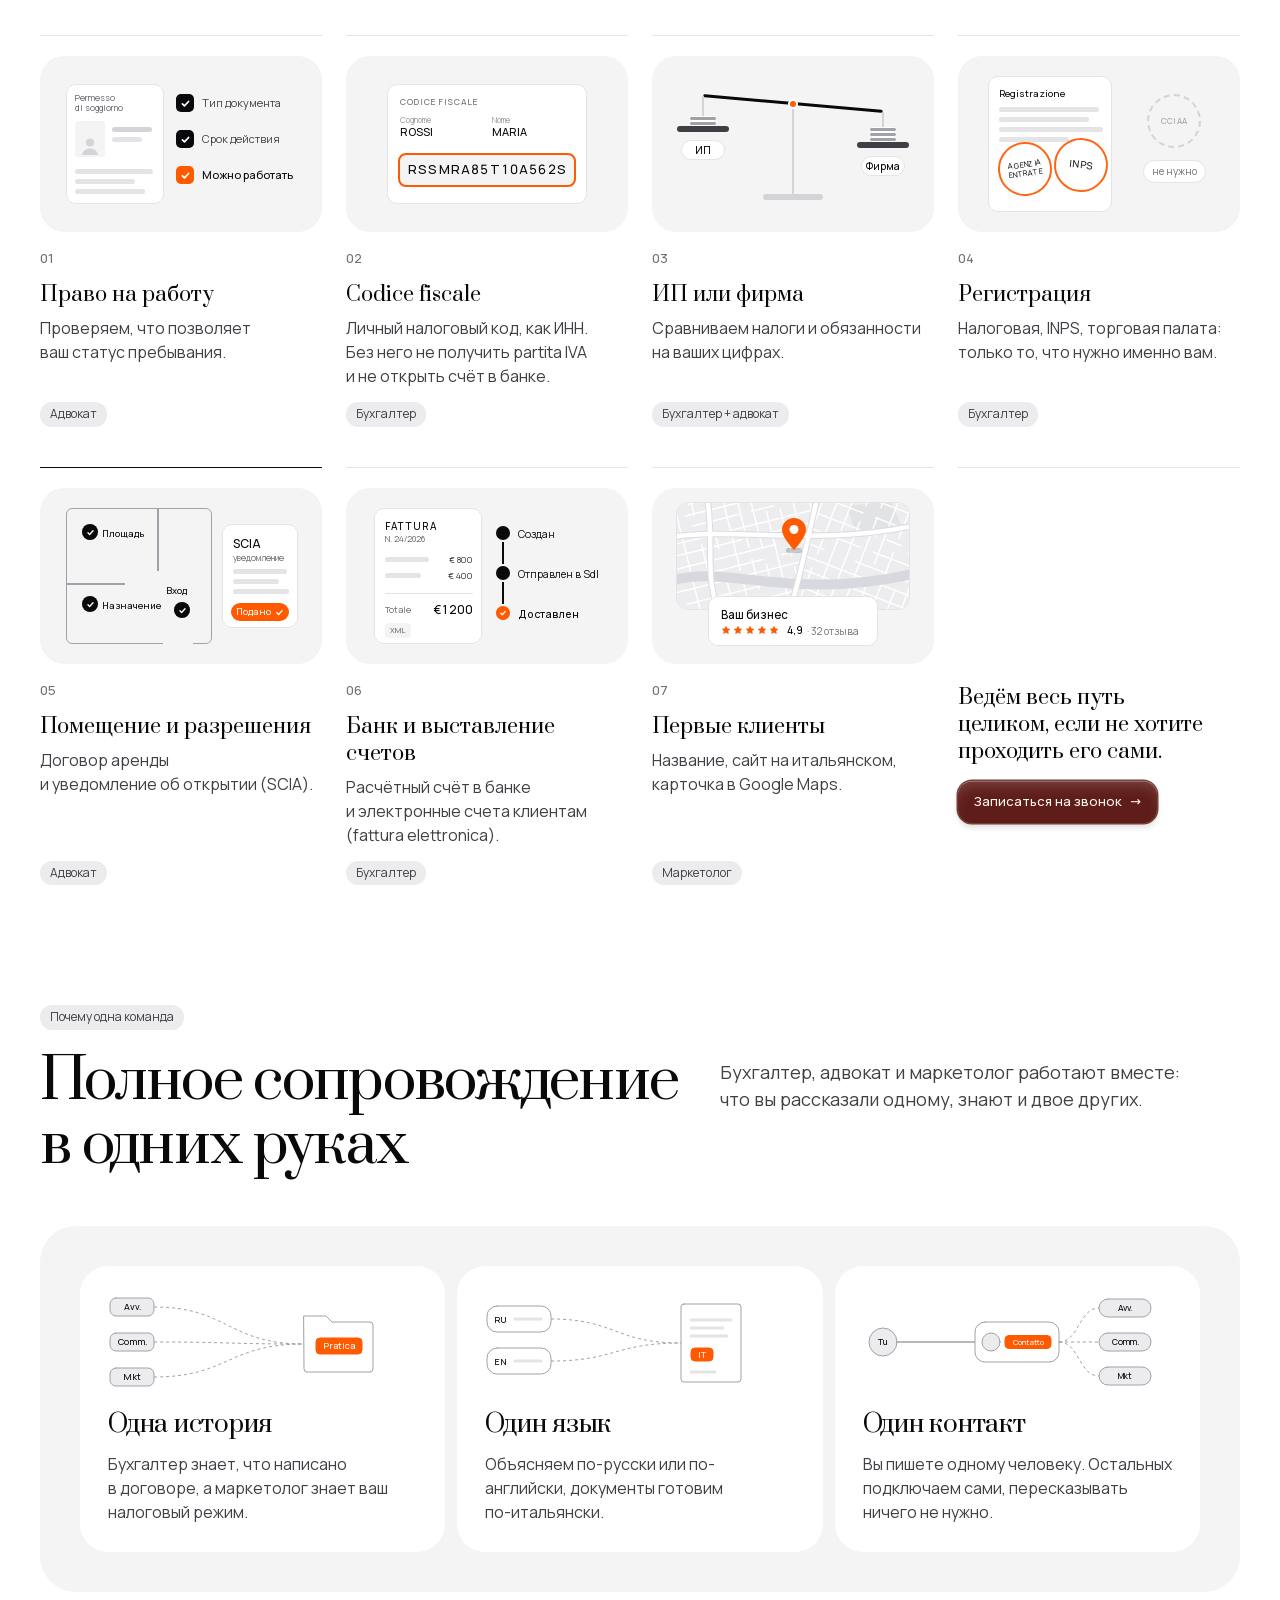
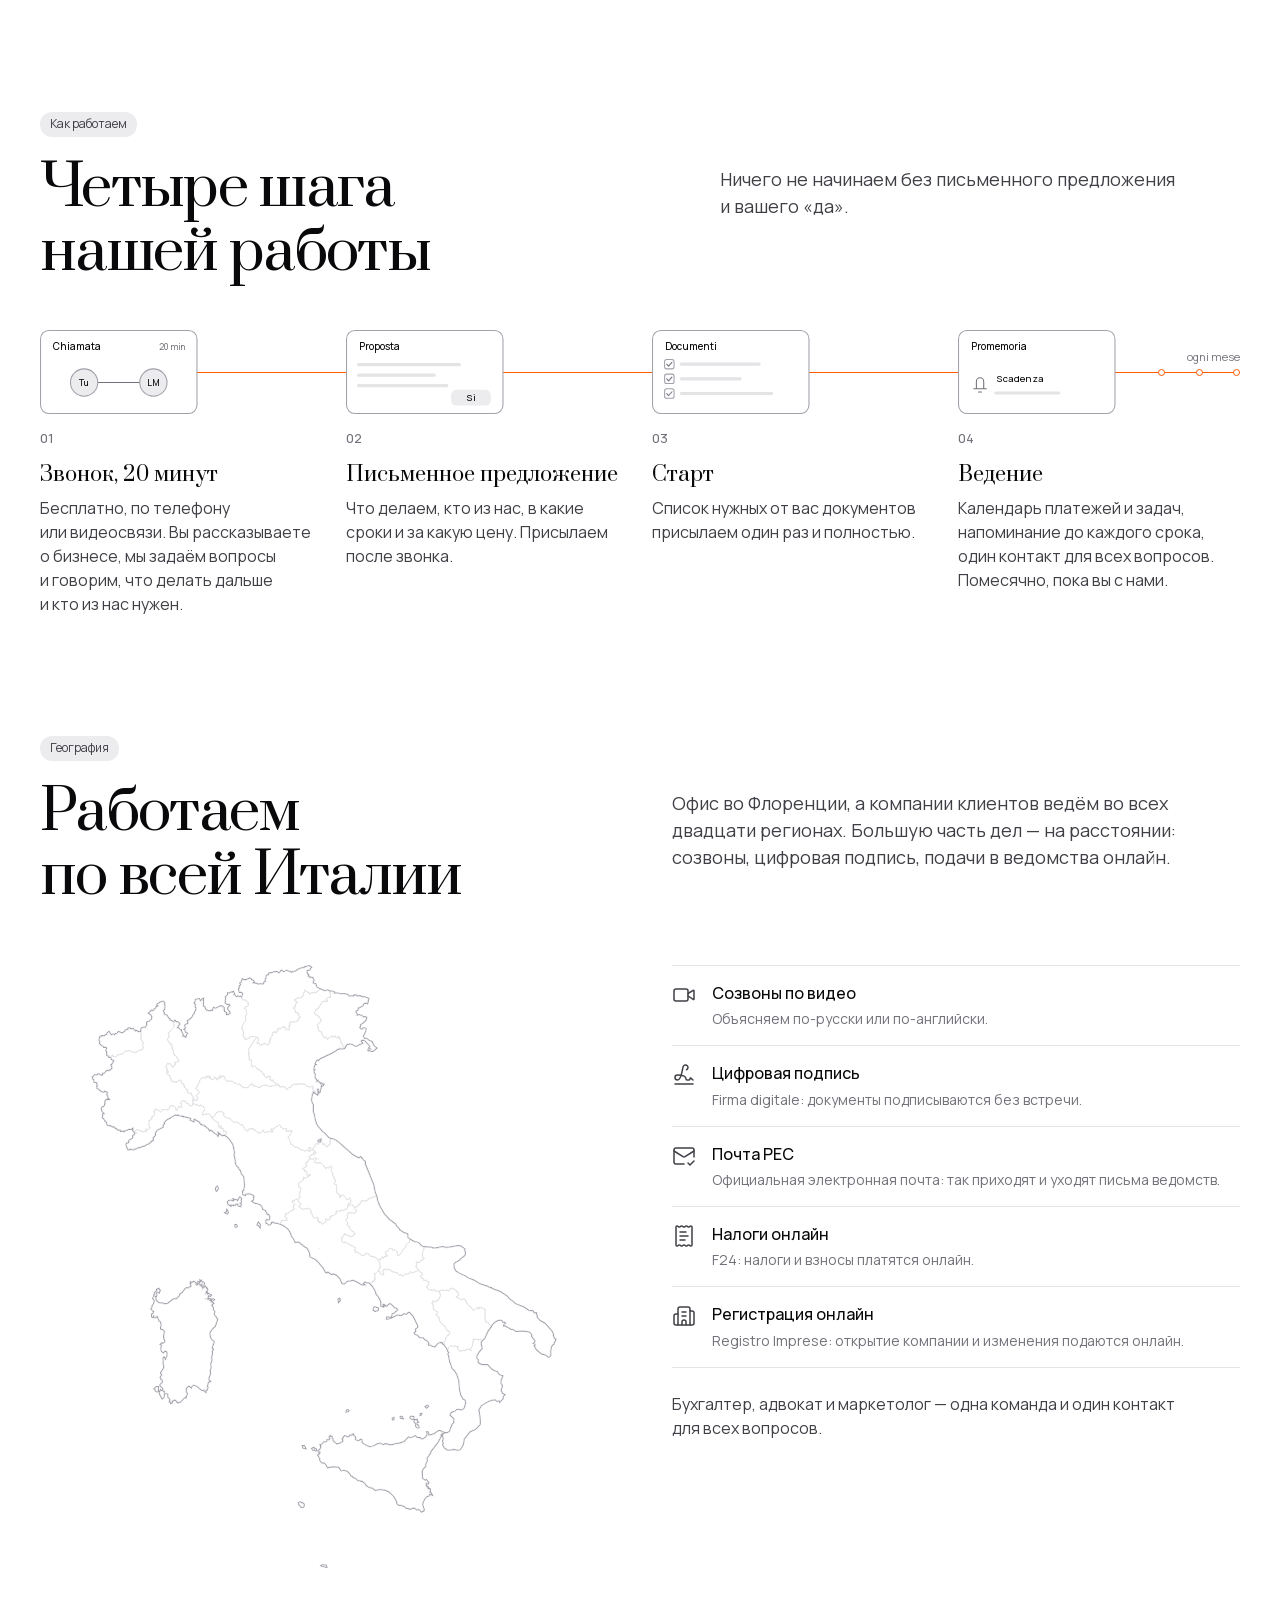
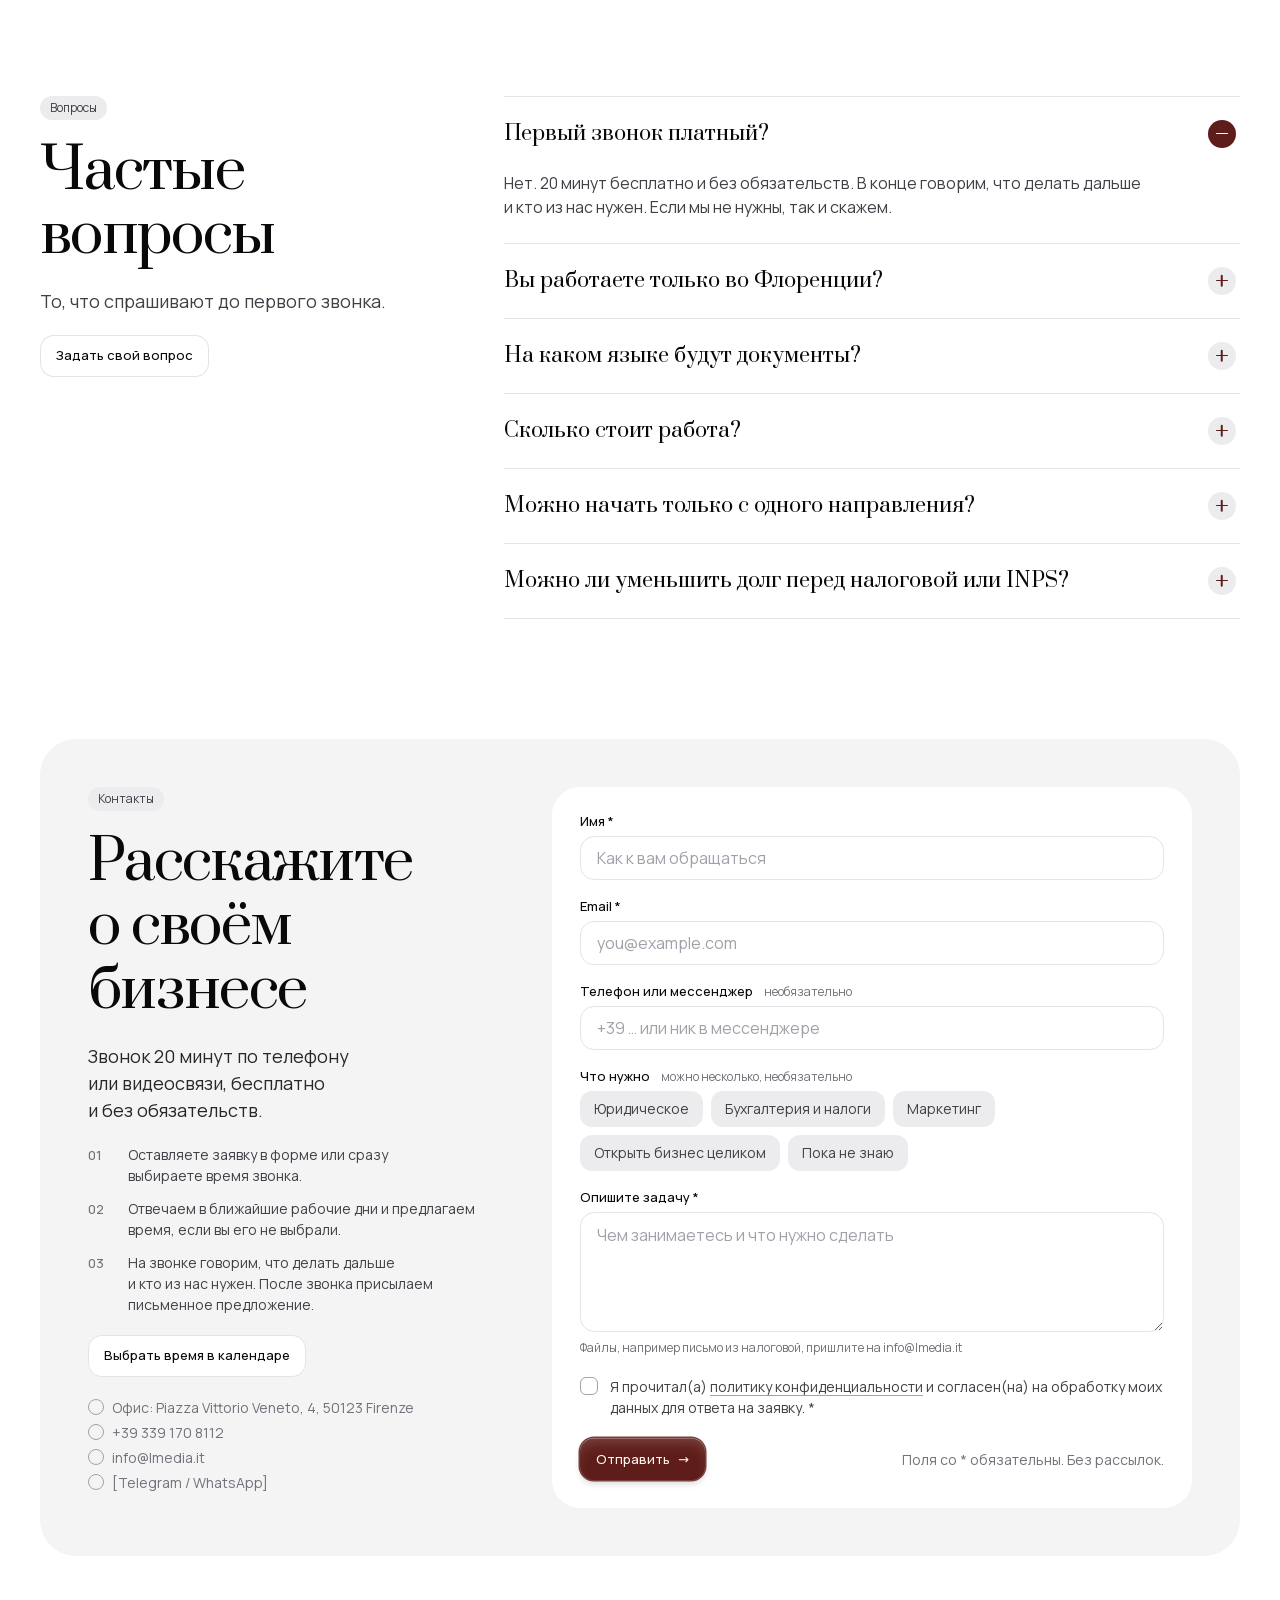
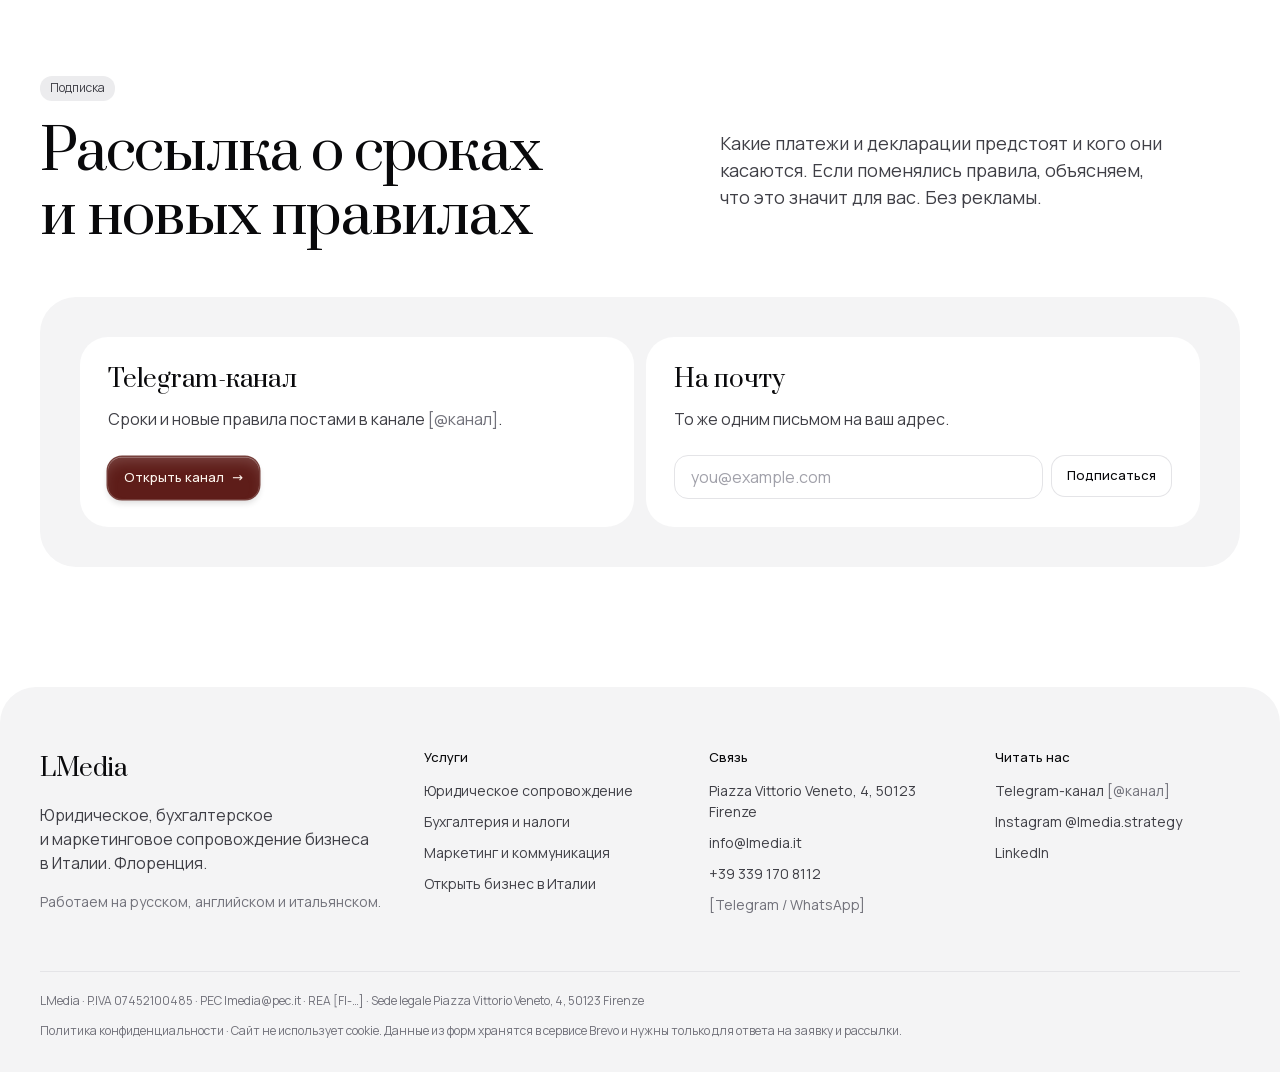
==== commit 4c794beb: "Send site forms to Brevo via a lead Worker and update the footer Co-Authored-By: Claude Opus 5.5 <no" ====
--- a/index.html
+++ b/index.html
@@ -8,7 +8,7 @@
 <link rel="alternate" hreflang="ru" href="https://lmedia.it/">
 <link rel="alternate" hreflang="en" href="https://lmedia.it/en/">
 <link rel="alternate" hreflang="x-default" href="https://lmedia.it/">
-<link rel="stylesheet" href="ds.css?v=3a91301b1b">
+<link rel="stylesheet" href="ds.css?v=0dbc82201c">
 <link rel="preload" href="fonts/anton-lmedia.woff2" as="font" type="font/woff2" crossorigin>
 <link rel="preload" href="fonts/prata-cyrillic.woff2" as="font" type="font/woff2" crossorigin>
 <style>
@@ -535,6 +535,7 @@
   .sub .card > :last-child { margin-top: auto; }
   .sub__form { display: flex; flex-wrap: wrap; gap: 8px; width: 100%; }
   .sub__form .input { flex: 1 1 220px; min-width: 0; }
+  .sub__box { display: grid; gap: 12px; width: 100%; }
   @media (max-width: 640px) { .sub { grid-template-columns: 1fr; } }
   .why { display: grid; grid-template-columns: repeat(3, 1fr); gap: var(--gap-card); }
   .why .card { display: grid; align-content: start; }
@@ -2045,21 +2046,23 @@
         </div>
       </div>
       <div class="card">
-        <form class="form" onsubmit="return false">
-          <div class="field"><label class="field__label" for="n">Имя *</label><input class="input" id="n" placeholder="Как к вам обращаться"></div>
-          <div class="field"><label class="field__label" for="e">Email *</label><input class="input" id="e" type="email" placeholder="you@example.com"></div>
-          <div class="field"><label class="field__label" for="p">Телефон или мессенджер <span class="field__hint">необязательно</span></label><input class="input" id="p" placeholder="+39 … или ник в мессенджере"></div>
+        <form class="form" id="lead" method="post" novalidate action="https://lmedia-lead.lmedia-italia.workers.dev/" data-busy="Отправляем…" data-need="Заполните это поле." data-mail="Проверьте адрес — кажется, он неполный." data-agree="Без согласия мы не можем принять заявку.">
+          <div class="field"><label class="field__label" for="n">Имя *</label><input class="input" id="n" name="FIRSTNAME" autocomplete="name" maxlength="100" required placeholder="Как к вам обращаться"></div>
+          <div class="field"><label class="field__label" for="e">Email *</label><input class="input" id="e" name="EMAIL" type="email" autocomplete="email" maxlength="200" required placeholder="you@example.com"></div>
+          <div class="field"><label class="field__label" for="p">Телефон или мессенджер <span class="field__hint">необязательно</span></label><input class="input" id="p" name="CONTACT" autocomplete="tel" maxlength="200" placeholder="+39 … или ник в мессенджере"></div>
           <div class="field"><span class="field__label">Что нужно <span class="field__hint">можно несколько, необязательно</span></span>
-            <div class="chips"><span class="chip">Юридическое</span><span class="chip">Бухгалтерия и налоги</span><span class="chip">Маркетинг</span><span class="chip">Открыть бизнес целиком</span><span class="chip">Пока не знаю</span></div>
+            <div class="chips"><button class="chip" type="button" aria-pressed="false">Юридическое</button><button class="chip" type="button" aria-pressed="false">Бухгалтерия и налоги</button><button class="chip" type="button" aria-pressed="false">Маркетинг</button><button class="chip" type="button" aria-pressed="false">Открыть бизнес целиком</button><button class="chip" type="button" aria-pressed="false">Пока не знаю</button></div>
           </div>
-          <div class="field"><label class="field__label" for="m">Опишите задачу *</label><textarea class="textarea" id="m" placeholder="Чем занимаетесь и что нужно сделать"></textarea></div>
-          <div class="field"><span class="field__label">Файл <span class="field__hint">необязательно</span></span><div class="file"><span class="btn btn--secondary"><span class="ico ico--s" aria-hidden="true"></span>Прикрепить файл</span><span class="caption">например, письмо из налоговой · PDF, JPG или PNG</span></div></div>
-          <label class="check"><span class="check__box"></span><span>Я прочитал(а) <u>политику конфиденциальности</u> и согласен(на) на обработку моих данных для ответа на заявку. *</span></label>
+          <div class="field"><label class="field__label" for="m">Опишите задачу *</label><textarea class="textarea" id="m" name="MESSAGE" maxlength="3000" required placeholder="Чем занимаетесь и что нужно сделать"></textarea><span class="caption">Файлы, например письмо из налоговой, пришлите на <a href="mailto:info@lmedia.it">info@lmedia.it</a></span></div>
+          <div class="field"><label class="check"><input class="check__in" id="agree" type="checkbox" required><span class="check__box" aria-hidden="true"></span><span>Я прочитал(а) <u>политику конфиденциальности</u> и согласен(на) на обработку моих данных для ответа на заявку. *</span></label></div>
+          <input type="hidden" name="TOPICS" value=""><input type="hidden" name="CONSENT_AT" value=""><input type="hidden" name="LANG" value="ru"><input type="text" name="email_address_check" value="" tabindex="-1" autocomplete="off" aria-hidden="true" hidden>
+          <div class="form-msg" id="lead-fail" role="alert" hidden><span><b>Заявка не отправилась.</b> Попробуйте ещё раз или напишите на <a href="mailto:info@lmedia.it">info@lmedia.it</a>.</span></div>
           <div class="form__foot">
             <button class="btn btn--primary" type="submit">Отправить</button>
             <span class="small">Поля со * обязательны. Без рассылок.</span>
           </div>
         </form>
+        <div class="form-msg" id="lead-ok" role="status" tabindex="-1" hidden><span><b>Заявка отправлена.</b> Ответим на почту в ближайшие рабочие дни.</span></div>
       </div>
     </div>
   </div>
@@ -2081,11 +2084,100 @@
       <div class="card">
         <h3 class="h3">На почту</h3>
         <p class="body">То же одним письмом на ваш адрес.</p>
-        <form class="sub__form" onsubmit="return false"><input class="input" id="sub-email" type="email" placeholder="you@example.com" aria-label="Email для подписки"><button class="btn btn--secondary" type="submit">Подписаться</button></form>
+        <div class="sub__box">
+          <form class="sub__form" id="sub" method="post" novalidate action="https://d8706dc6.sibforms.com/serve/[base64]" data-busy="Отправляем…" data-need="Заполните это поле." data-mail="Проверьте адрес — кажется, он неполный."><input class="input" id="sub-email" name="EMAIL" type="email" autocomplete="email" maxlength="200" required placeholder="you@example.com" aria-label="Email для подписки"><input type="hidden" name="locale" value="ru"><input type="hidden" name="html_type" value="simple"><input type="text" name="email_address_check" value="" tabindex="-1" autocomplete="off" aria-hidden="true" hidden><button class="btn btn--secondary" type="submit">Подписаться</button></form>
+          <div class="form-msg" id="sub-fail" role="alert" hidden><span><b>Не получилось подписаться.</b> Попробуйте ещё раз или напишите на <a href="mailto:info@lmedia.it">info@lmedia.it</a>.</span></div>
+          <div class="form-msg" id="sub-ok" role="status" tabindex="-1" hidden><span><b>Почти готово.</b> Мы отправили письмо: подтвердите подписку по ссылке в нём.</span></div>
+        </div>
       </div>
     </div>
   </div>
 </section>
+<!-- forms:begin -->
+<script>
+/* Forms (owner 27.11): application #lead -> own Cloudflare Worker (worker/lead.js: Brevo contact + full email),
+   newsletter #sub -> Brevo form. POST urlencoded to the form's action with fetch, both answer {"success":true|false,"message":...}; only success === true counts as sent. Texts for the script live in
+   data-* attributes and in markup (build_en.py translates them; no Cyrillic in script code). */
+(function () {
+  var MAIL = /^[^\s@]+@[^\s@]+\.[^\s@]+$/;
+  function why(form, f) {
+    if (f.type === 'checkbox') return f.checked ? '' : form.dataset.agree;
+    var v = f.value.trim();
+    if (!v) return form.dataset.need;
+    if (f.type === 'email' && !(f.validity.valid && MAIL.test(v))) return form.dataset.mail;
+    return '';
+  }
+  function mark(form, f, msg) {
+    var id = f.id + '-err', e = document.getElementById(id);
+    if (!msg) {
+      if (e) e.remove();
+      f.removeAttribute('aria-invalid'); f.removeAttribute('aria-describedby'); f.classList.remove('input--error');
+      return;
+    }
+    if (!e) {
+      e = document.createElement('span'); e.className = 'field__error'; e.id = id;
+      var box = f.closest('.field');
+      if (box) box.appendChild(e); else form.after(e);
+    }
+    e.textContent = msg;
+    f.setAttribute('aria-invalid', 'true'); f.setAttribute('aria-describedby', id);
+    if (f.type !== 'checkbox') f.classList.add('input--error');
+  }
+  function valid(form) {
+    var first = null;
+    form.querySelectorAll('[required]').forEach(function (f) {
+      var msg = why(form, f);
+      mark(form, f, msg);
+      if (msg && !first) first = f;
+    });
+    if (first) first.focus();
+    return !first;
+  }
+  function send(form, fail, ok, before) {
+    form.addEventListener('input', function (ev) { if (ev.target.hasAttribute('aria-invalid')) mark(form, ev.target, why(form, ev.target)); });
+    form.addEventListener('change', function (ev) { if (ev.target.hasAttribute('aria-invalid')) mark(form, ev.target, why(form, ev.target)); });
+    form.addEventListener('submit', function (ev) {
+      ev.preventDefault();
+      var btn = form.querySelector('[type=submit]');
+      if (btn.disabled) return;
+      fail.hidden = true;
+      if (!valid(form)) return;
+      if (before) before();
+      var label = btn.textContent;
+      btn.disabled = true; btn.textContent = form.dataset.busy;
+      var ctl = new AbortController(), timer = setTimeout(function () { ctl.abort(); }, 20000);
+      fetch(form.action, { method: 'POST', body: new URLSearchParams(new FormData(form)), signal: ctl.signal })
+        .then(function (r) { return r.json(); })
+        .then(function (j) { return !!j && j.success === true; })
+        .catch(function () { return false; })
+        .then(function (sent) {
+          clearTimeout(timer);
+          btn.disabled = false; btn.textContent = label;
+          if (sent) { form.hidden = true; ok.hidden = false; ok.focus(); }
+          else { fail.hidden = false; }
+        });
+    });
+  }
+  var lead = document.getElementById('lead');
+  if (lead) {
+    lead.querySelectorAll('.chip').forEach(function (c) {
+      c.addEventListener('click', function () {
+        var on = c.getAttribute('aria-pressed') !== 'true';
+        c.setAttribute('aria-pressed', on ? 'true' : 'false');
+        c.classList.toggle('chip--on', on);
+      });
+    });
+    send(lead, document.getElementById('lead-fail'), document.getElementById('lead-ok'), function () {
+      lead.elements.TOPICS.value = Array.prototype.map.call(lead.querySelectorAll('.chip[aria-pressed="true"]'),
+        function (c) { return c.textContent.replace(/\s+/g, ' ').trim(); }).join(', ');
+      lead.elements.CONSENT_AT.value = new Date().toISOString();
+    });
+  }
+  var sub = document.getElementById('sub');
+  if (sub) send(sub, document.getElementById('sub-fail'), document.getElementById('sub-ok'));
+})();
+</script>
+<!-- forms:end -->
 </main>
 
 <!-- 11 · Footer -->
@@ -2120,7 +2212,7 @@
     </div>
     <div class="ftr__legal">
       <span>LMedia · P.IVA 07452100485 · PEC lmedia@pec.it · REA <span class="ph">[FI-…]</span> · Sede legale Piazza Vittorio Veneto, 4, 50123 Firenze</span>
-      <span>Политика конфиденциальности · Сайт не использует cookie и не передаёт данные посетителей третьим лицам</span>
+      <span>Политика конфиденциальности · Сайт не использует cookie. Данные из форм хранятся в сервисе Brevo и нужны только для ответа на заявку и рассылки.</span>
     </div>
   </div>
 </footer>
--- a/ds.css
+++ b/ds.css
@@ -61,6 +61,7 @@
 }
 
 * { box-sizing: border-box; }
+[hidden] { display: none !important; }   /* hidden сильнее display компонентов (.form-msg, .field__error — flex) */
 html { -webkit-text-size-adjust: 100%; }
 body {
   margin: 0; background: var(--card); color: var(--text);
@@ -169,12 +170,17 @@
 .chip { display: inline-flex; align-items: center; height: 36px; padding: 0 14px; border-radius: var(--r-tag);
         background: var(--tag); color: var(--text); font-size: 14px; }
 .chip:hover { background: var(--panel); box-shadow: inset 0 0 0 1px var(--line); }
+button.chip { border: 0; font-family: var(--font); cursor: pointer; }   /* вариант-кнопка в форме заявки */
 .chip--on, .chip--on:hover { background: var(--ink); color: #fff; box-shadow: none; }
 .chip--on::before { content: "✓"; margin-right: 6px; }
 
-.check { display: flex; gap: 12px; align-items: flex-start; font-size: 14px; color: var(--text); }
+.check { display: flex; gap: 12px; align-items: flex-start; font-size: 14px; color: var(--text); position: relative; cursor: pointer; }
+/* настоящий флажок: input прозрачный поверх .check__box, вид — у соседа */
+.check__in { position: absolute; left: 0; top: 1px; width: 18px; height: 18px; margin: 0; opacity: 0; cursor: pointer; }
+.check__in:focus-visible + .check__box { outline: 2px solid var(--ink); outline-offset: 2px; }
+.check__in[aria-invalid] + .check__box { border-color: var(--text); }
 .check__box { flex: none; width: 18px; height: 18px; border-radius: 6px; border: 1px solid var(--faint); margin-top: 1px; background: #fff; }
-.check__box--on { background: var(--ink) url("data:image/svg+xml,%3Csvg xmlns='http://www.w3.org/2000/svg' viewBox='0 0 18 18'%3E%3Cpath d='M5 9.2l2.6 2.6L13 6.4' fill='none' stroke='%23fff' stroke-width='1.6' stroke-linecap='round' stroke-linejoin='round'/%3E%3C/svg%3E") center/18px no-repeat; border-color: var(--ink); }
+.check__box--on, .check__in:checked + .check__box { background: var(--ink) url("data:image/svg+xml,%3Csvg xmlns='http://www.w3.org/2000/svg' viewBox='0 0 18 18'%3E%3Cpath d='M5 9.2l2.6 2.6L13 6.4' fill='none' stroke='%23fff' stroke-width='1.6' stroke-linecap='round' stroke-linejoin='round'/%3E%3C/svg%3E") center/18px no-repeat; border-color: var(--ink); }
 .check u { text-decoration-color: var(--faint); text-underline-offset: 3px; }
 
 .acc { border-top: 1px solid var(--line); }
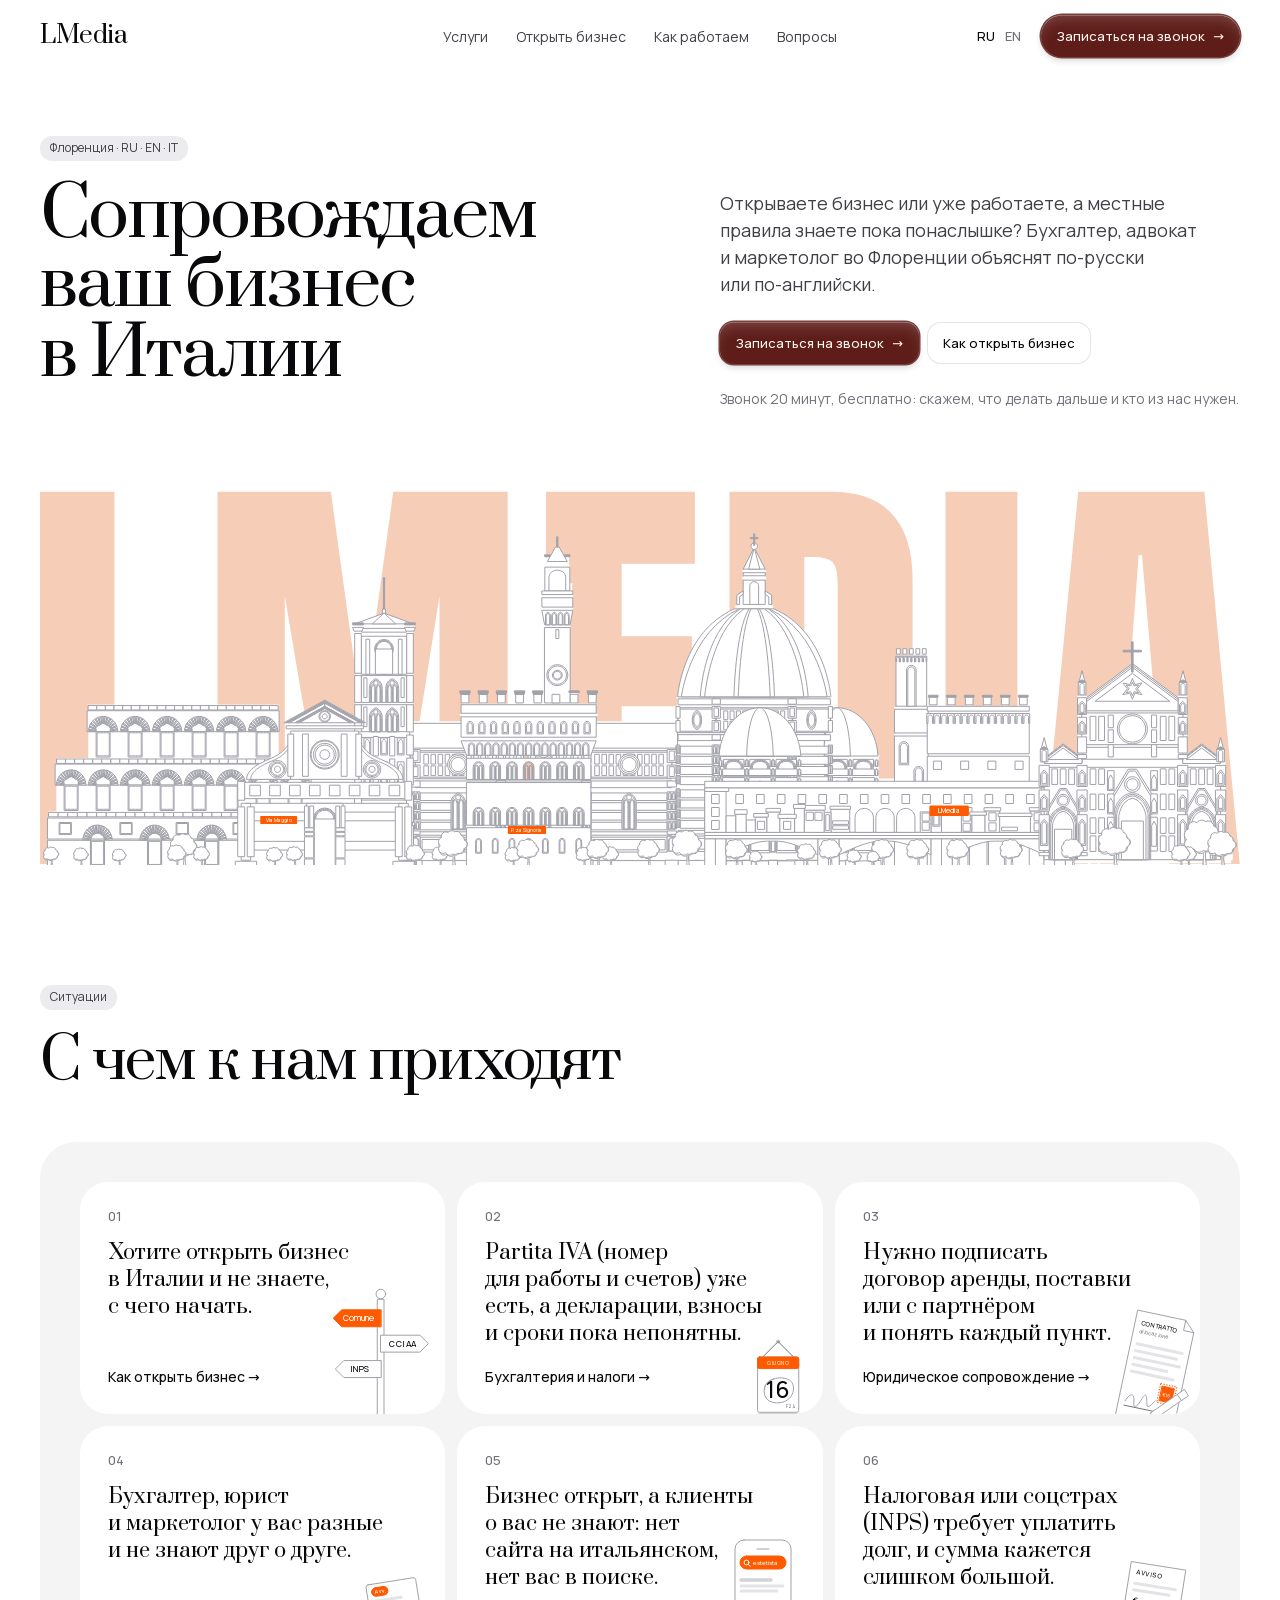
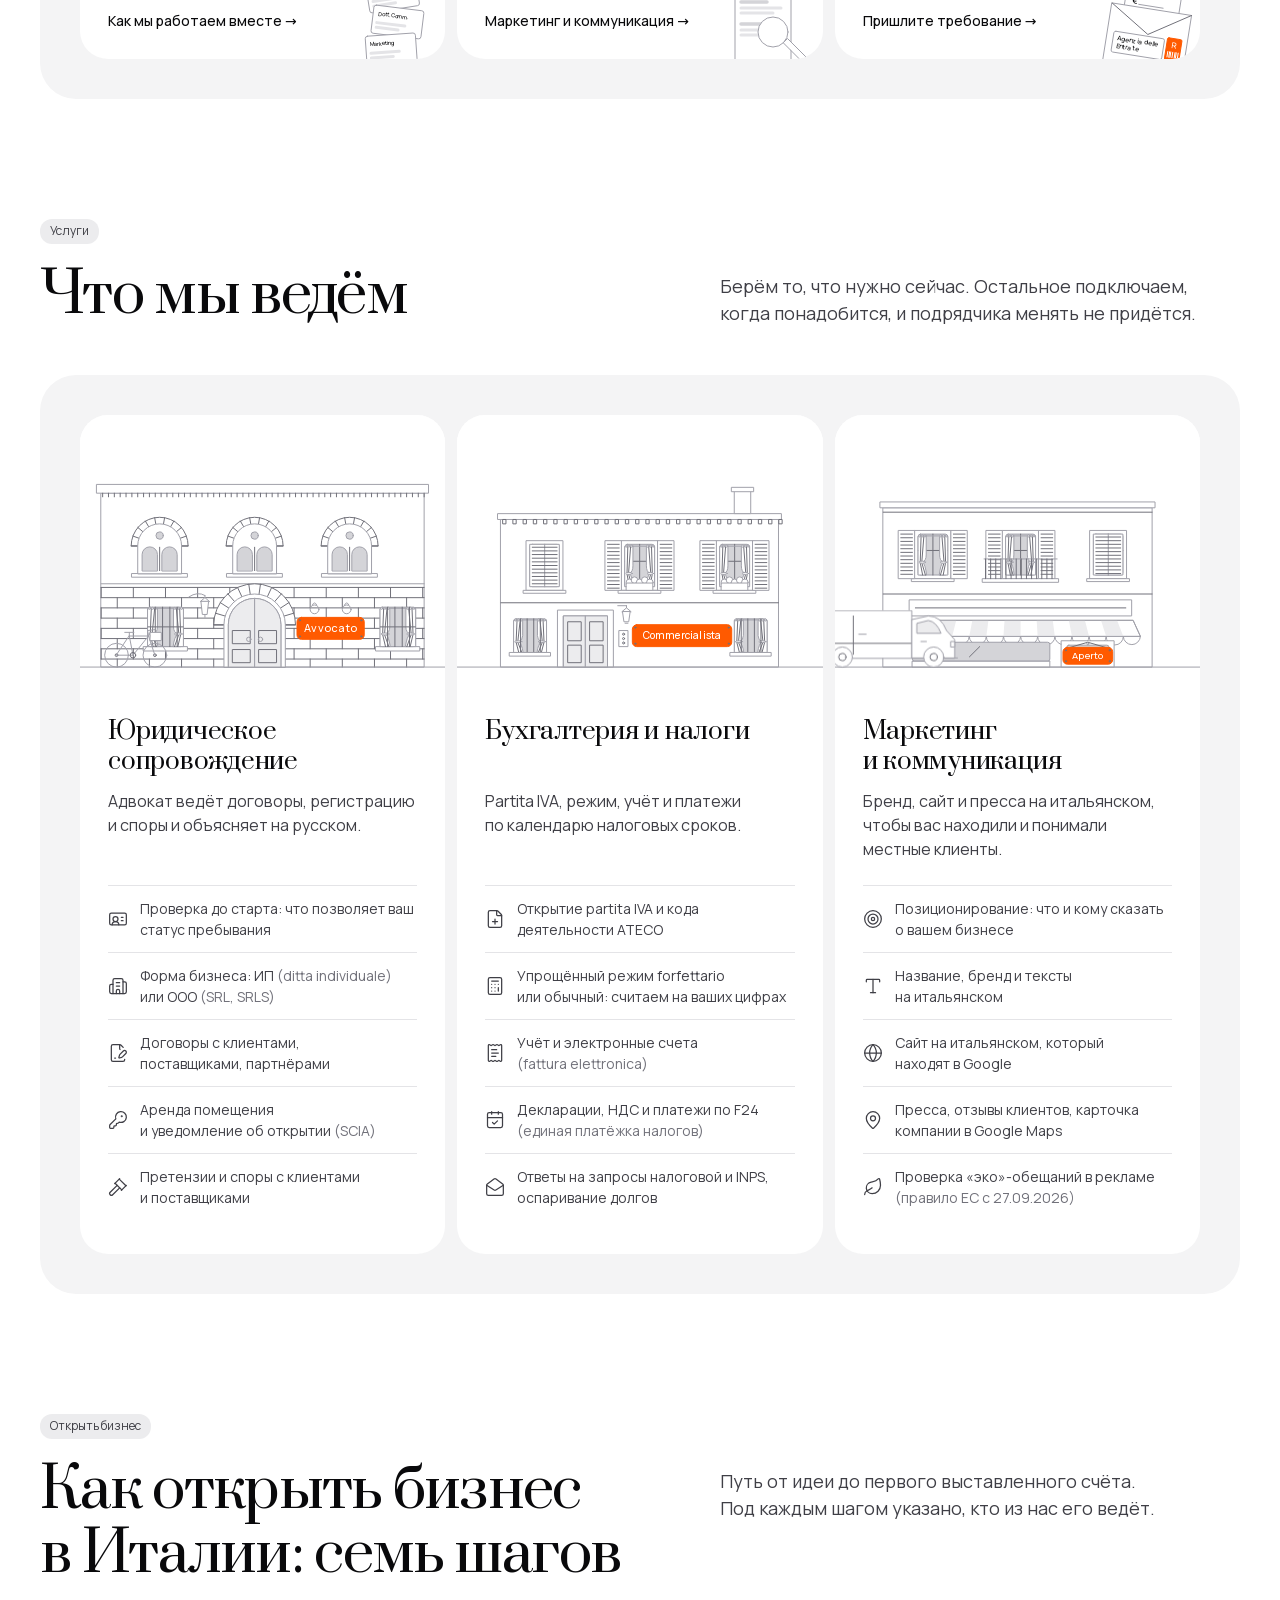
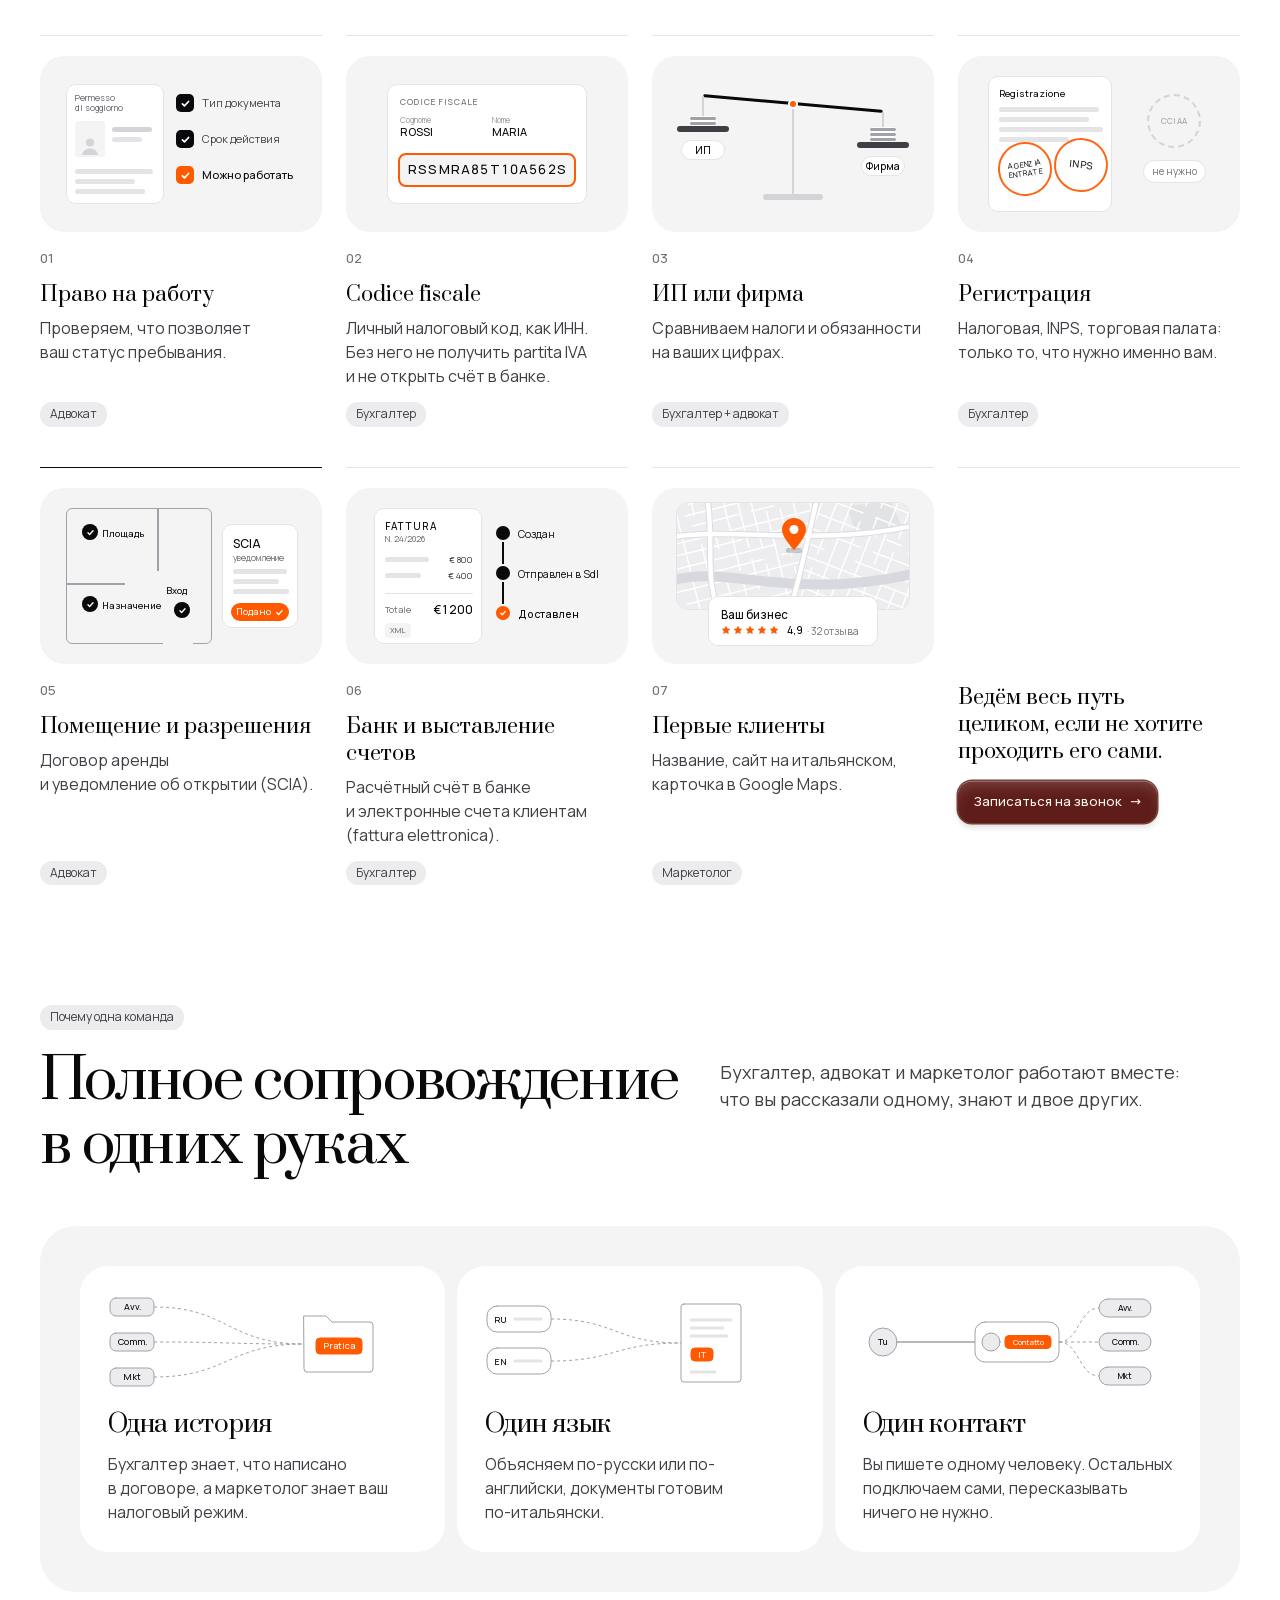
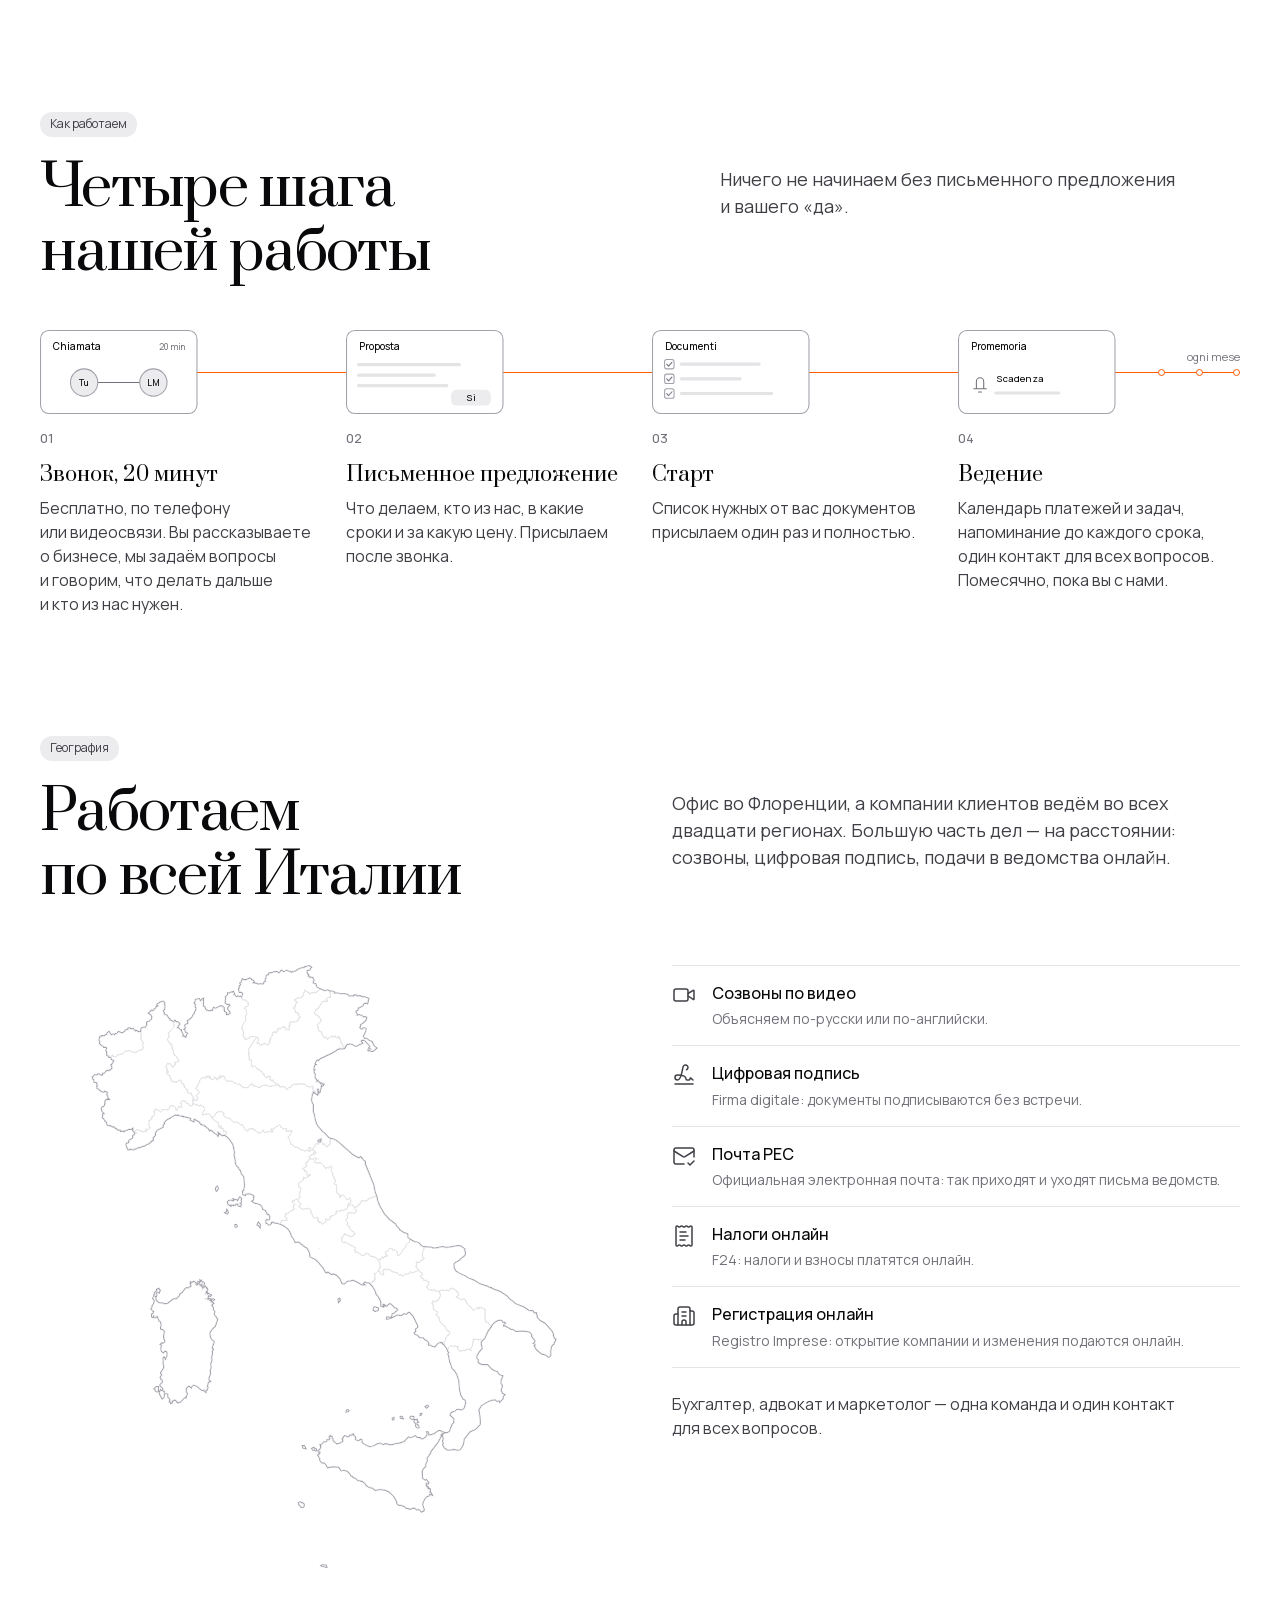
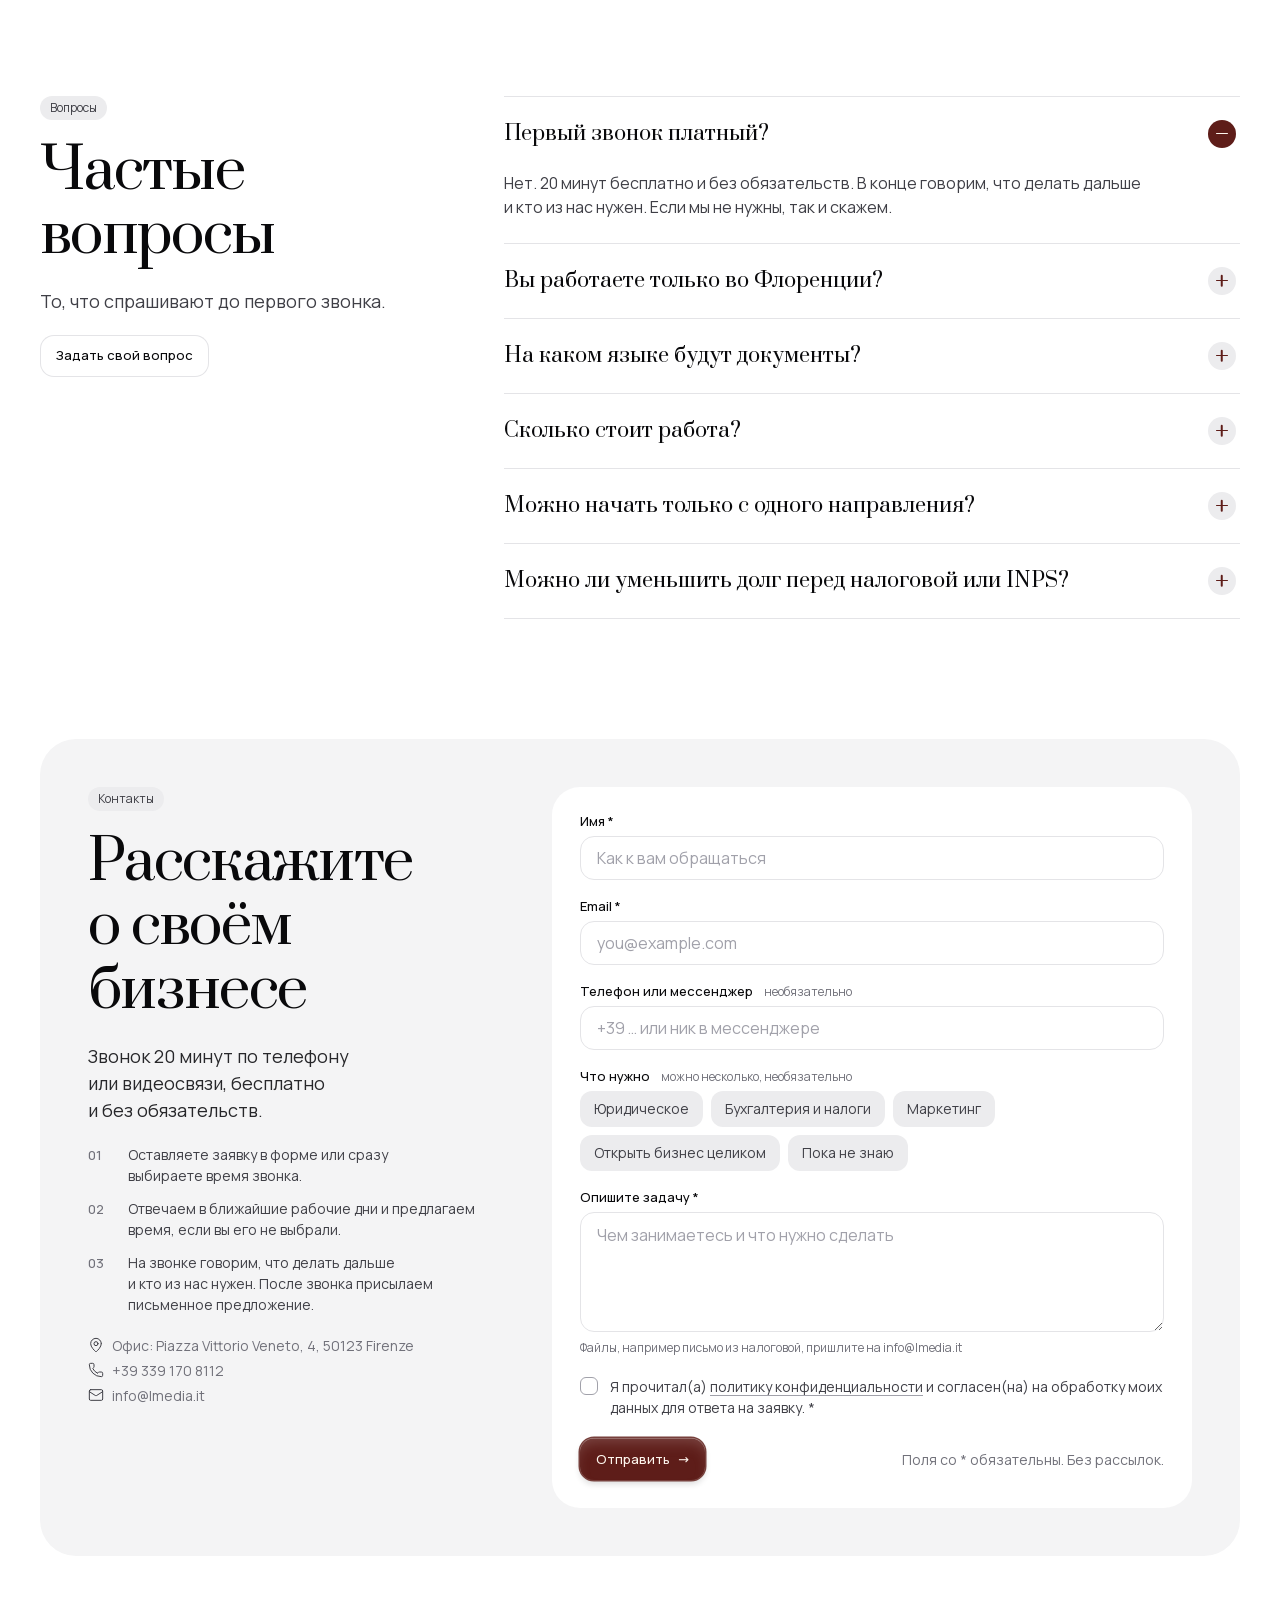
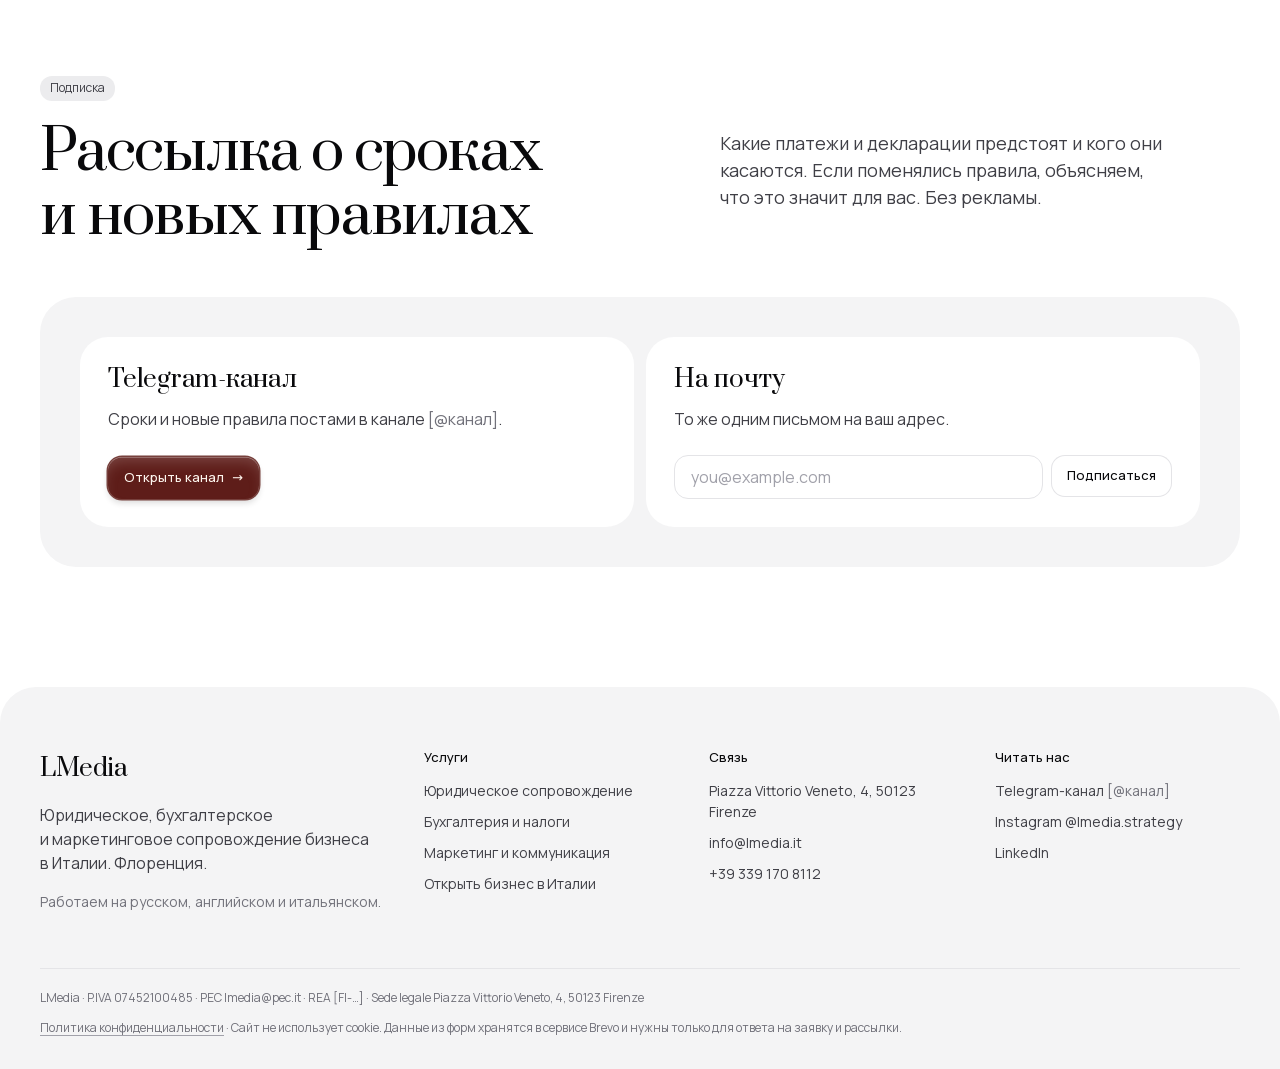
==== commit 57c7b5f1: "Add privacy policy pages and fix menu anchors under the header - privacy.html and en/privacy.html, l" ====
--- a/index.html
+++ b/index.html
@@ -8,7 +8,7 @@
 <link rel="alternate" hreflang="ru" href="https://lmedia.it/">
 <link rel="alternate" hreflang="en" href="https://lmedia.it/en/">
 <link rel="alternate" hreflang="x-default" href="https://lmedia.it/">
-<link rel="stylesheet" href="ds.css?v=0dbc82201c">
+<link rel="stylesheet" href="ds.css?v=4206b2fa09">
 <link rel="preload" href="fonts/anton-lmedia.woff2" as="font" type="font/woff2" crossorigin>
 <link rel="preload" href="fonts/prata-cyrillic.woff2" as="font" type="font/woff2" crossorigin>
 <style>
@@ -2037,12 +2037,12 @@
           <li><b>02</b><span>Отвечаем в ближайшие рабочие дни и предлагаем время, если вы его не выбрали.</span></li>
           <li><b>03</b><span>На звонке говорим, что делать дальше и кто из нас нужен. После звонка присылаем письменное предложение.</span></li>
         </ol>
-        <a class="btn btn--secondary" href="#">Выбрать время в календаре</a>
+        <a class="btn btn--secondary" href="#" hidden>Выбрать время в календаре</a>
         <div class="addr">
-          <span class="small addr__l"><span class="ico ico--s" aria-hidden="true"></span>Офис: Piazza Vittorio Veneto, 4, 50123 Firenze</span>
-          <span class="small addr__l"><span class="ico ico--s" aria-hidden="true"></span><a href="tel:+393391708112">+39 339 170 8112</a></span>
-          <span class="small addr__l"><span class="ico ico--s" aria-hidden="true"></span><a href="mailto:info@lmedia.it">info@lmedia.it</a></span>
-          <span class="small addr__l"><span class="ico ico--s" aria-hidden="true"></span><span class="ph">[Telegram / WhatsApp]</span></span>
+          <span class="small addr__l"><svg class="ico ico--s ico--l" viewBox="0 0 24 24" aria-hidden="true" focusable="false"><path d="M20 10c0 4.993-5.539 10.193-7.399 11.799a1 1 0 0 1-1.202 0C9.539 20.193 4 14.993 4 10a8 8 0 0 1 16 0" /><circle cx="12" cy="10" r="3" /></svg>Офис: Piazza Vittorio Veneto, 4, 50123 Firenze</span>
+          <span class="small addr__l"><svg class="ico ico--s ico--l" viewBox="0 0 24 24" aria-hidden="true" focusable="false"><path d="M13.832 16.568a1 1 0 0 0 1.213-.303l.355-.465A2 2 0 0 1 17 15h3a2 2 0 0 1 2 2v3a2 2 0 0 1-2 2A18 18 0 0 1 2 4a2 2 0 0 1 2-2h3a2 2 0 0 1 2 2v3a2 2 0 0 1-.8 1.6l-.468.351a1 1 0 0 0-.292 1.233 14 14 0 0 0 6.392 6.384" /></svg><a href="tel:+393391708112">+39 339 170 8112</a></span>
+          <span class="small addr__l"><svg class="ico ico--s ico--l" viewBox="0 0 24 24" aria-hidden="true" focusable="false"><path d="m22 7-8.991 5.727a2 2 0 0 1-2.009 0L2 7" /><rect x="2" y="4" width="20" height="16" rx="2" /></svg><a href="mailto:info@lmedia.it">info@lmedia.it</a></span>
+          <span class="small addr__l" hidden><span class="ico ico--s" aria-hidden="true"></span><span class="ph">[Telegram / WhatsApp]</span></span>
         </div>
       </div>
       <div class="card">
@@ -2054,7 +2054,7 @@
             <div class="chips"><button class="chip" type="button" aria-pressed="false">Юридическое</button><button class="chip" type="button" aria-pressed="false">Бухгалтерия и налоги</button><button class="chip" type="button" aria-pressed="false">Маркетинг</button><button class="chip" type="button" aria-pressed="false">Открыть бизнес целиком</button><button class="chip" type="button" aria-pressed="false">Пока не знаю</button></div>
           </div>
           <div class="field"><label class="field__label" for="m">Опишите задачу *</label><textarea class="textarea" id="m" name="MESSAGE" maxlength="3000" required placeholder="Чем занимаетесь и что нужно сделать"></textarea><span class="caption">Файлы, например письмо из налоговой, пришлите на <a href="mailto:info@lmedia.it">info@lmedia.it</a></span></div>
-          <div class="field"><label class="check"><input class="check__in" id="agree" type="checkbox" required><span class="check__box" aria-hidden="true"></span><span>Я прочитал(а) <u>политику конфиденциальности</u> и согласен(на) на обработку моих данных для ответа на заявку. *</span></label></div>
+          <div class="field"><label class="check"><input class="check__in" id="agree" type="checkbox" required><span class="check__box" aria-hidden="true"></span><span>Я прочитал(а) <a class="check__link" href="privacy.html" target="_blank" rel="noopener">политику конфиденциальности</a> и согласен(на) на обработку моих данных для ответа на заявку. *</span></label></div>
           <input type="hidden" name="TOPICS" value=""><input type="hidden" name="CONSENT_AT" value=""><input type="hidden" name="LANG" value="ru"><input type="text" name="email_address_check" value="" tabindex="-1" autocomplete="off" aria-hidden="true" hidden>
           <div class="form-msg" id="lead-fail" role="alert" hidden><span><b>Заявка не отправилась.</b> Попробуйте ещё раз или напишите на <a href="mailto:info@lmedia.it">info@lmedia.it</a>.</span></div>
           <div class="form__foot">
@@ -2201,7 +2201,7 @@
         <span>Piazza Vittorio Veneto, 4, 50123 Firenze</span>
         <a href="mailto:info@lmedia.it">info@lmedia.it</a>
         <a href="tel:+393391708112">+39 339 170 8112</a>
-        <span class="ph">[Telegram / WhatsApp]</span>
+        <span class="ph" hidden>[Telegram / WhatsApp]</span>
       </div>
       <div class="ftr__col">
         <span class="ftr__h">Читать нас</span>
@@ -2212,7 +2212,7 @@
     </div>
     <div class="ftr__legal">
       <span>LMedia · P.IVA 07452100485 · PEC lmedia@pec.it · REA <span class="ph">[FI-…]</span> · Sede legale Piazza Vittorio Veneto, 4, 50123 Firenze</span>
-      <span>Политика конфиденциальности · Сайт не использует cookie. Данные из форм хранятся в сервисе Brevo и нужны только для ответа на заявку и рассылки.</span>
+      <span><a href="privacy.html">Политика конфиденциальности</a> · Сайт не использует cookie. Данные из форм хранятся в сервисе Brevo и нужны только для ответа на заявку и рассылки.</span>
     </div>
   </div>
 </footer>
--- a/ds.css
+++ b/ds.css
@@ -181,7 +181,7 @@
 .check__in[aria-invalid] + .check__box { border-color: var(--text); }
 .check__box { flex: none; width: 18px; height: 18px; border-radius: 6px; border: 1px solid var(--faint); margin-top: 1px; background: #fff; }
 .check__box--on, .check__in:checked + .check__box { background: var(--ink) url("data:image/svg+xml,%3Csvg xmlns='http://www.w3.org/2000/svg' viewBox='0 0 18 18'%3E%3Cpath d='M5 9.2l2.6 2.6L13 6.4' fill='none' stroke='%23fff' stroke-width='1.6' stroke-linecap='round' stroke-linejoin='round'/%3E%3C/svg%3E") center/18px no-repeat; border-color: var(--ink); }
-.check u { text-decoration-color: var(--faint); text-underline-offset: 3px; }
+.check u, .check__link { color: inherit; text-decoration: underline; text-decoration-color: var(--faint); text-underline-offset: 3px; } /* ссылка на политику — вид прежнего <u> (27.11) */
 
 .acc { border-top: 1px solid var(--line); }
 .acc:last-child { border-bottom: 1px solid var(--line); }
@@ -212,6 +212,7 @@
 .ph { color: var(--meta); }
 
 /* header / footer */
+html { scroll-padding-top: 72px; } /* = высота шапки .hdr__in: пункты меню не прячут заголовок под липкой шапкой (владелец 27.11) */
 .hdr { position: sticky; top: 0; z-index: 10; background: rgba(255,255,255,.92); backdrop-filter: blur(8px); }
 .hdr__in { display: flex; align-items: center; justify-content: space-between; height: 72px; gap: 24px; position: relative; }
 @media (min-width: 901px) { .nav { position: absolute; left: 50%; transform: translateX(-50%); } }
@@ -242,6 +243,7 @@
 .ftr__h { font: 500 13px/1 var(--font); color: var(--ink); margin-bottom: 6px; }
 .ftr__legal { margin-top: 56px; padding-top: 20px; border-top: 1px solid var(--line); display: flex;
               flex-wrap: wrap; justify-content: space-between; gap: 12px; font-size: 12px; color: var(--meta); }
+.ftr__legal a { color: inherit; text-decoration: underline; text-decoration-color: var(--faint); text-underline-offset: 3px; } /* политика (27.11) */
 @media (max-width: 900px) { .ftr__grid { grid-template-columns: 1fr; } }
 
 /* round 4: states and new components */
@@ -283,3 +285,25 @@
 .next li { display: grid; grid-template-columns: 28px 1fr; gap: 12px; font-size: 14px; line-height: 1.5; color: var(--text); }
 .next b { font: 500 13px/22px var(--font); color: var(--meta); }
 @media (max-width: 640px) { .stat__n { font-size: 28px; } }
+
+/* страница «Политика конфиденциальности» (privacy.html, en/privacy.html; владелец 27.11): колонка текста, таблицы на телефоне — столбиком */
+@media (max-width: 640px) { .hdr--doc .lang { display: flex; } }
+@media (max-width: 400px) { .doc .h2 { font-size: 30px; } } /* «конфиденциальности» в 34 px на 360 вылезало на 13 px (замер 27.11) */
+.doc { max-width: 760px; padding: 64px 0 var(--section); }
+.doc .small { margin-top: 16px; }
+.doc .h3 { margin: 48px 0 0; }
+.doc .body { margin-top: 12px; }
+.doc ul { margin-top: 12px; padding-left: 20px; list-style: disc; }
+.doc li + li { margin-top: 8px; }
+.doc table { width: 100%; border-collapse: collapse; margin-top: 16px; font-size: 14px; line-height: 1.5; color: var(--text); }
+.doc th { text-align: left; font-weight: 500; color: var(--ink); padding: 0 16px 8px 0; }
+.doc td { vertical-align: top; padding: 12px 16px 12px 0; border-top: 1px solid var(--line); }
+.doc td:first-child { color: var(--ink); }
+.doc a { color: inherit; }
+@media (max-width: 640px) {
+  .doc { padding-top: 40px; }
+  .doc thead { display: none; }
+  .doc table, .doc tbody, .doc tr, .doc td { display: block; }
+  .doc tr { border-top: 1px solid var(--line); padding: 12px 0; }
+  .doc td { border: 0; padding: 2px 0; }
+}
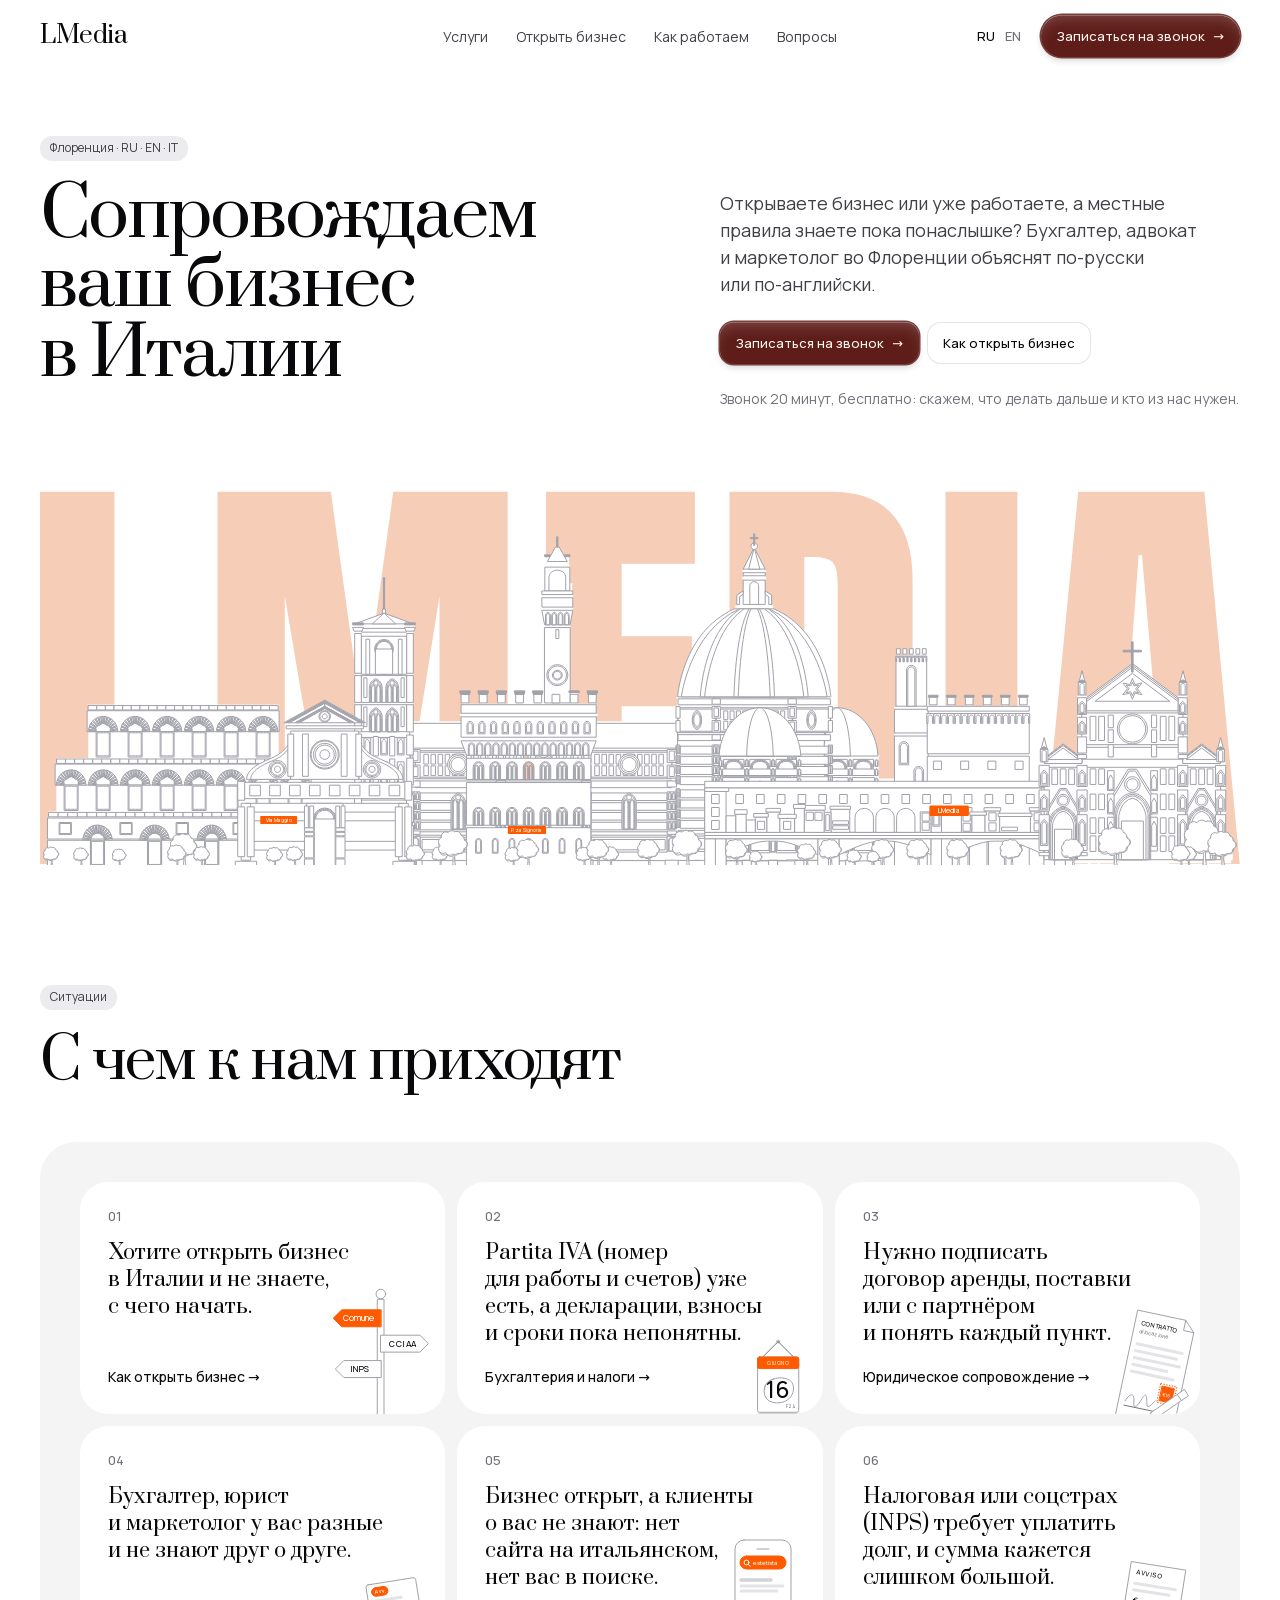
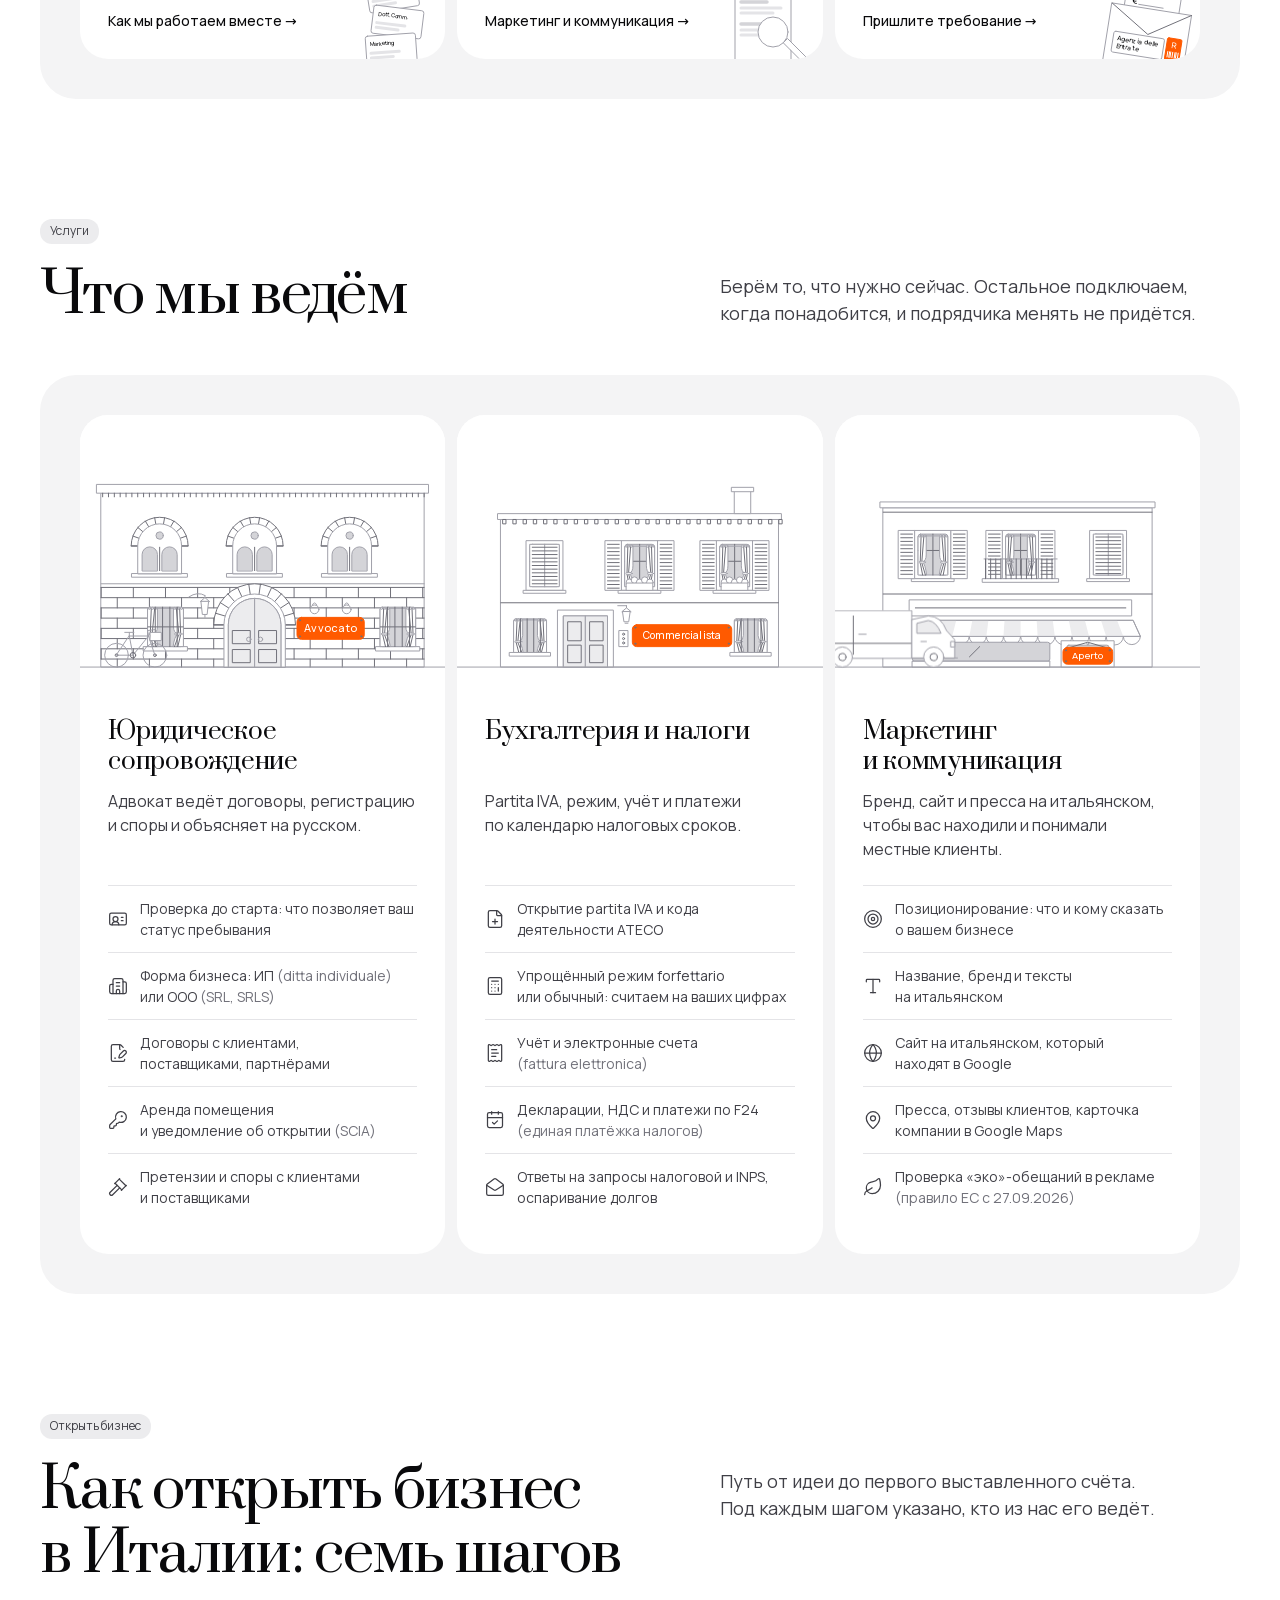
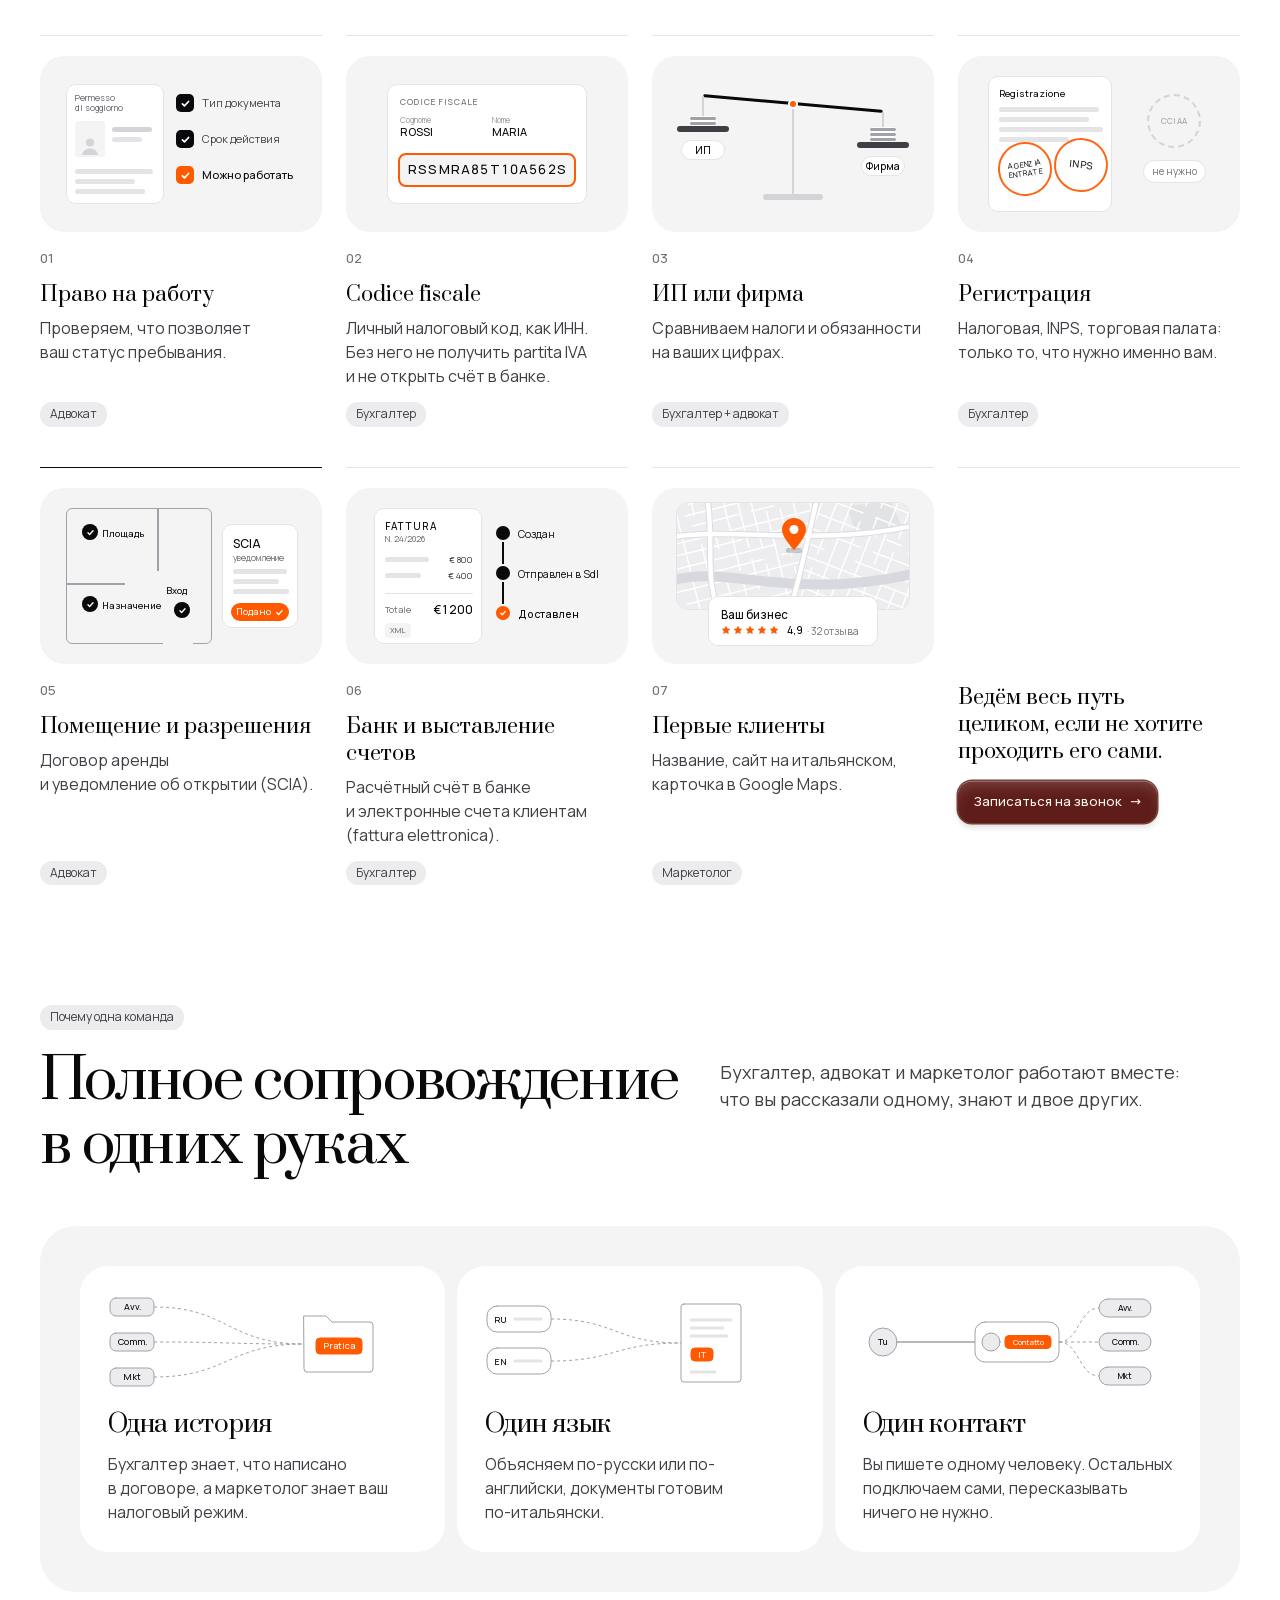
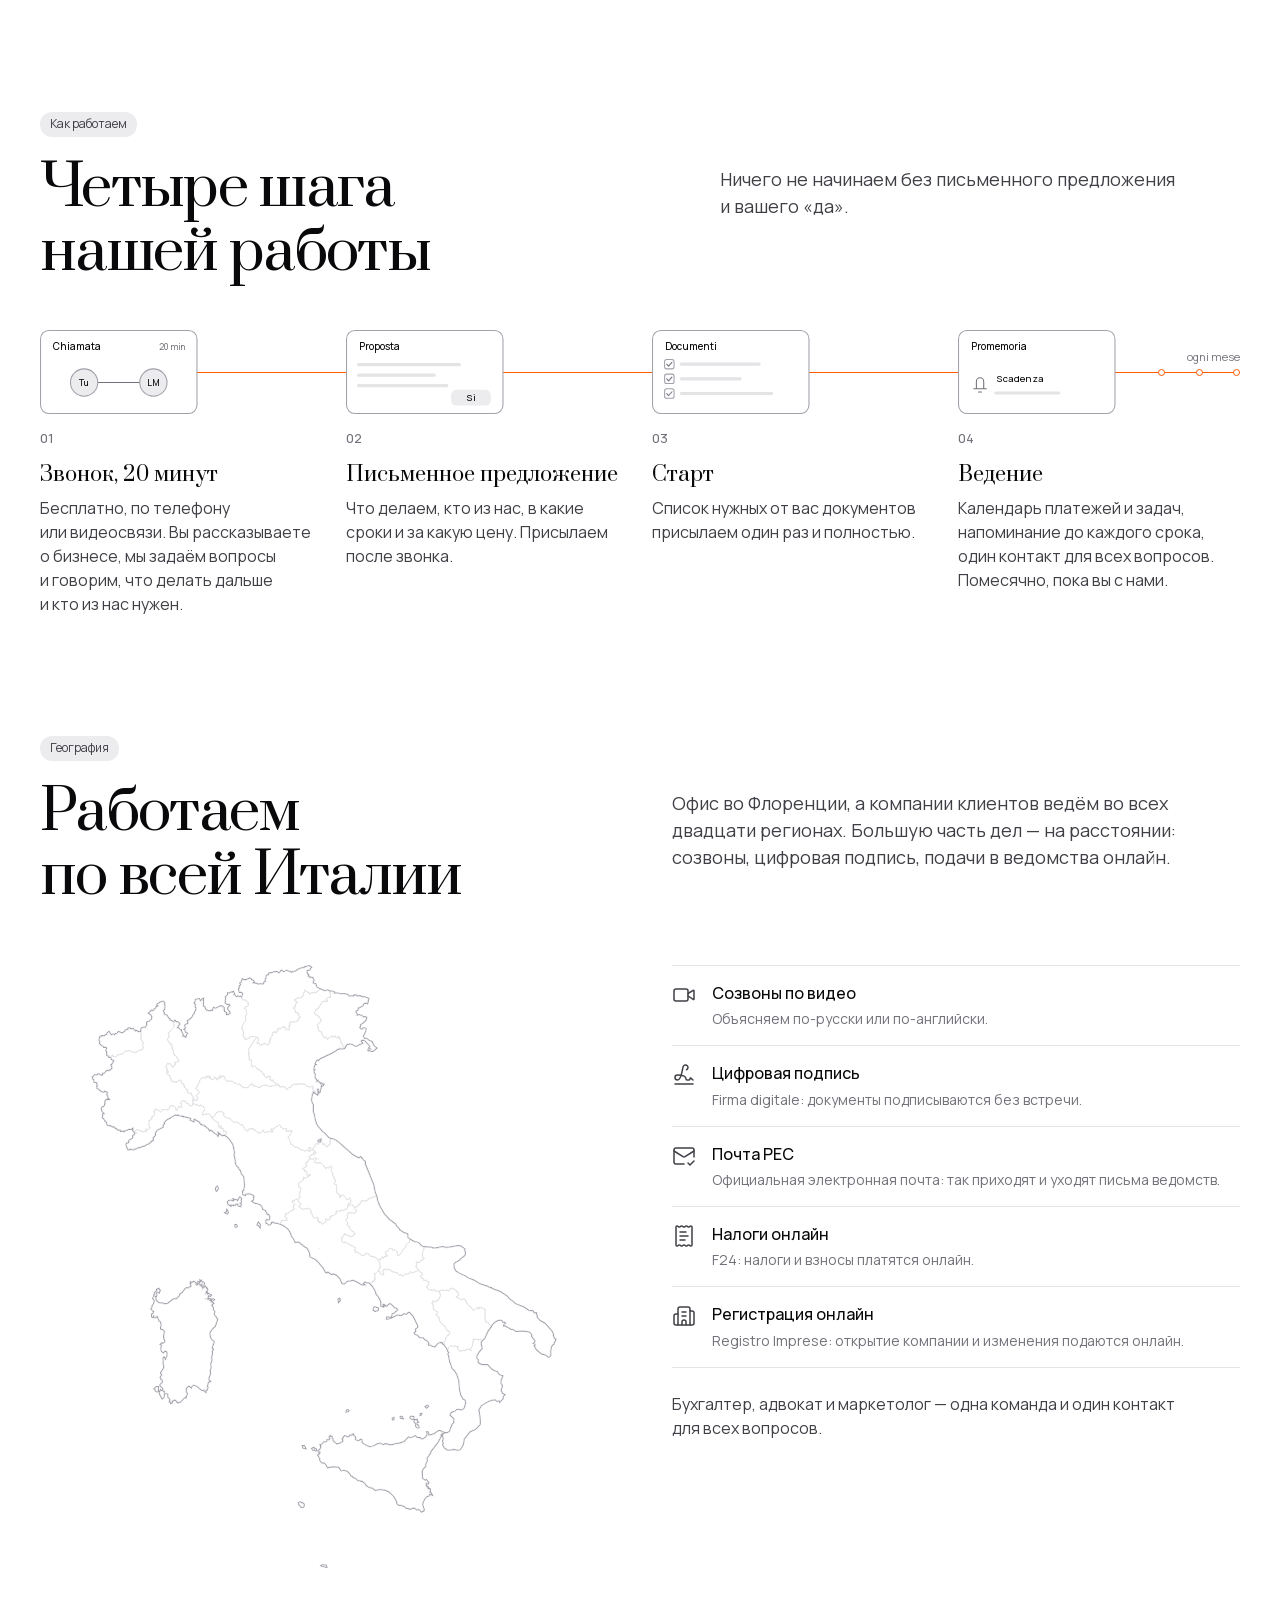
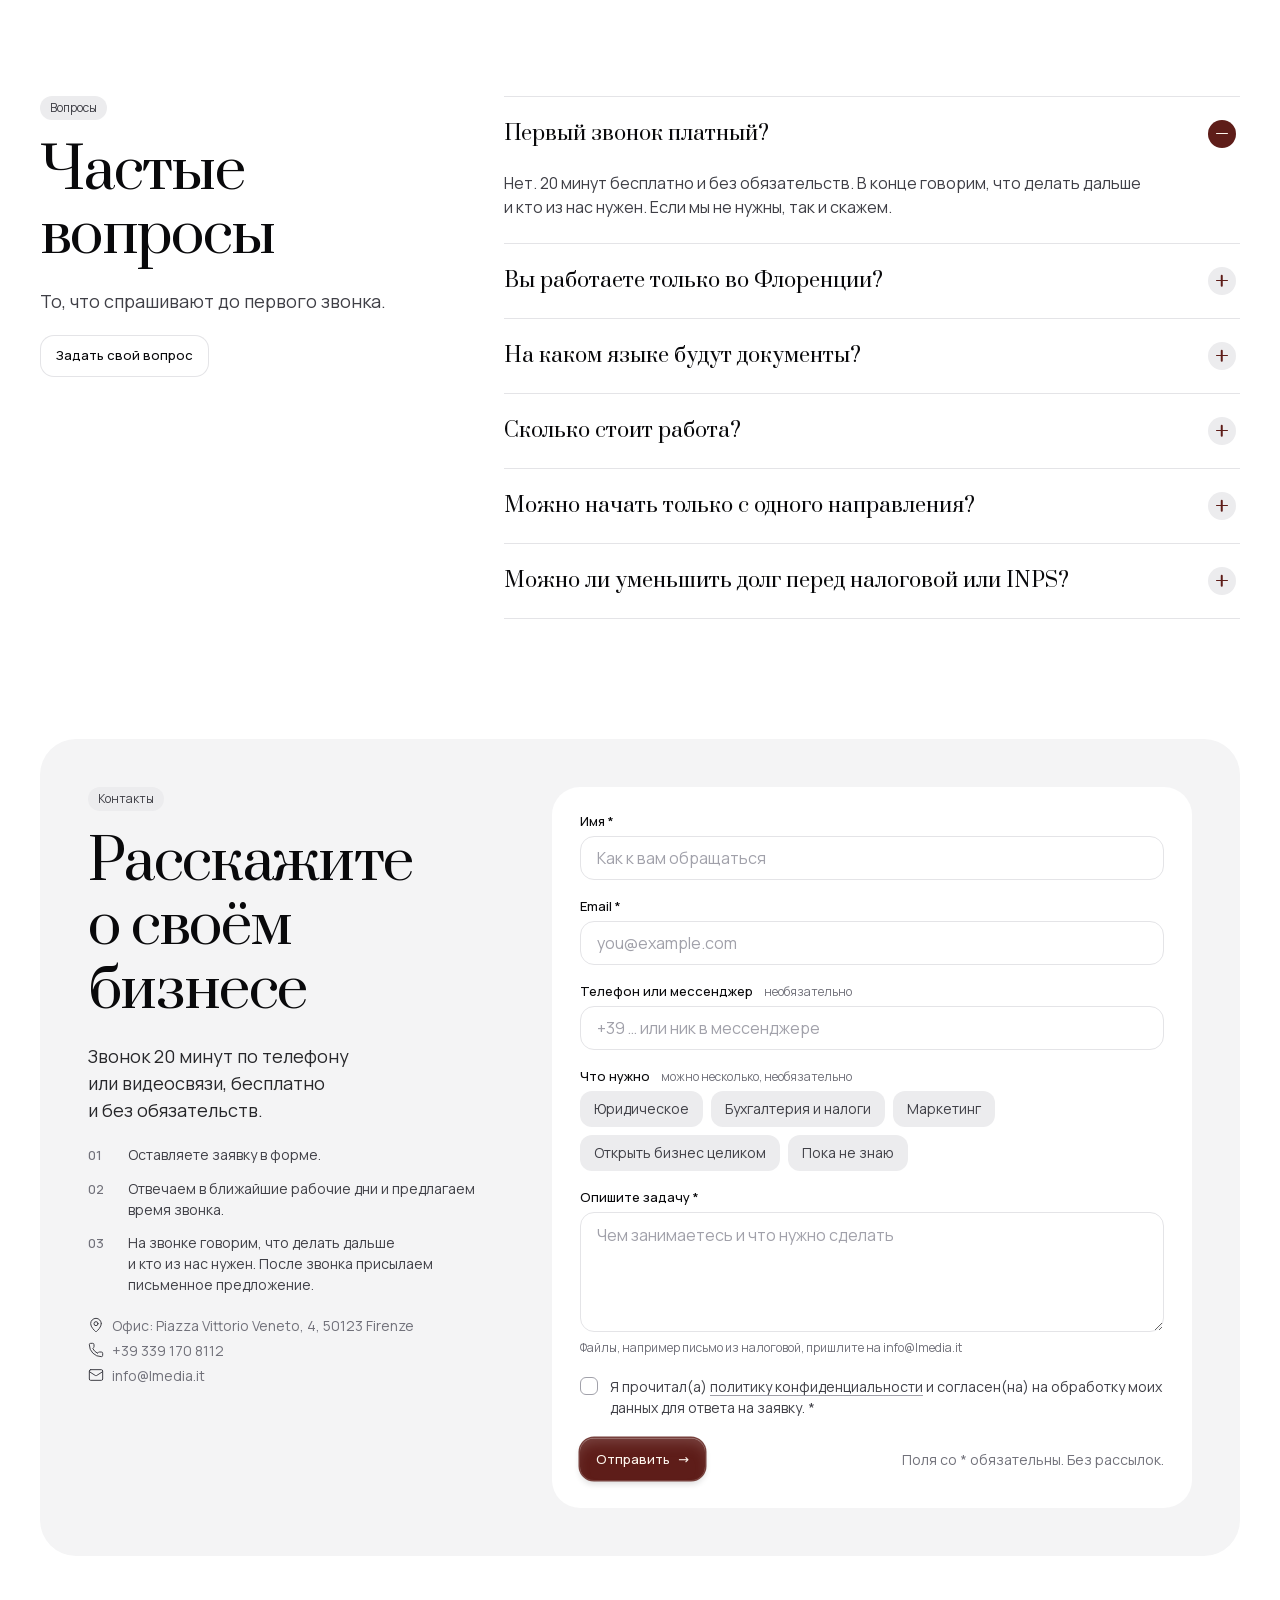
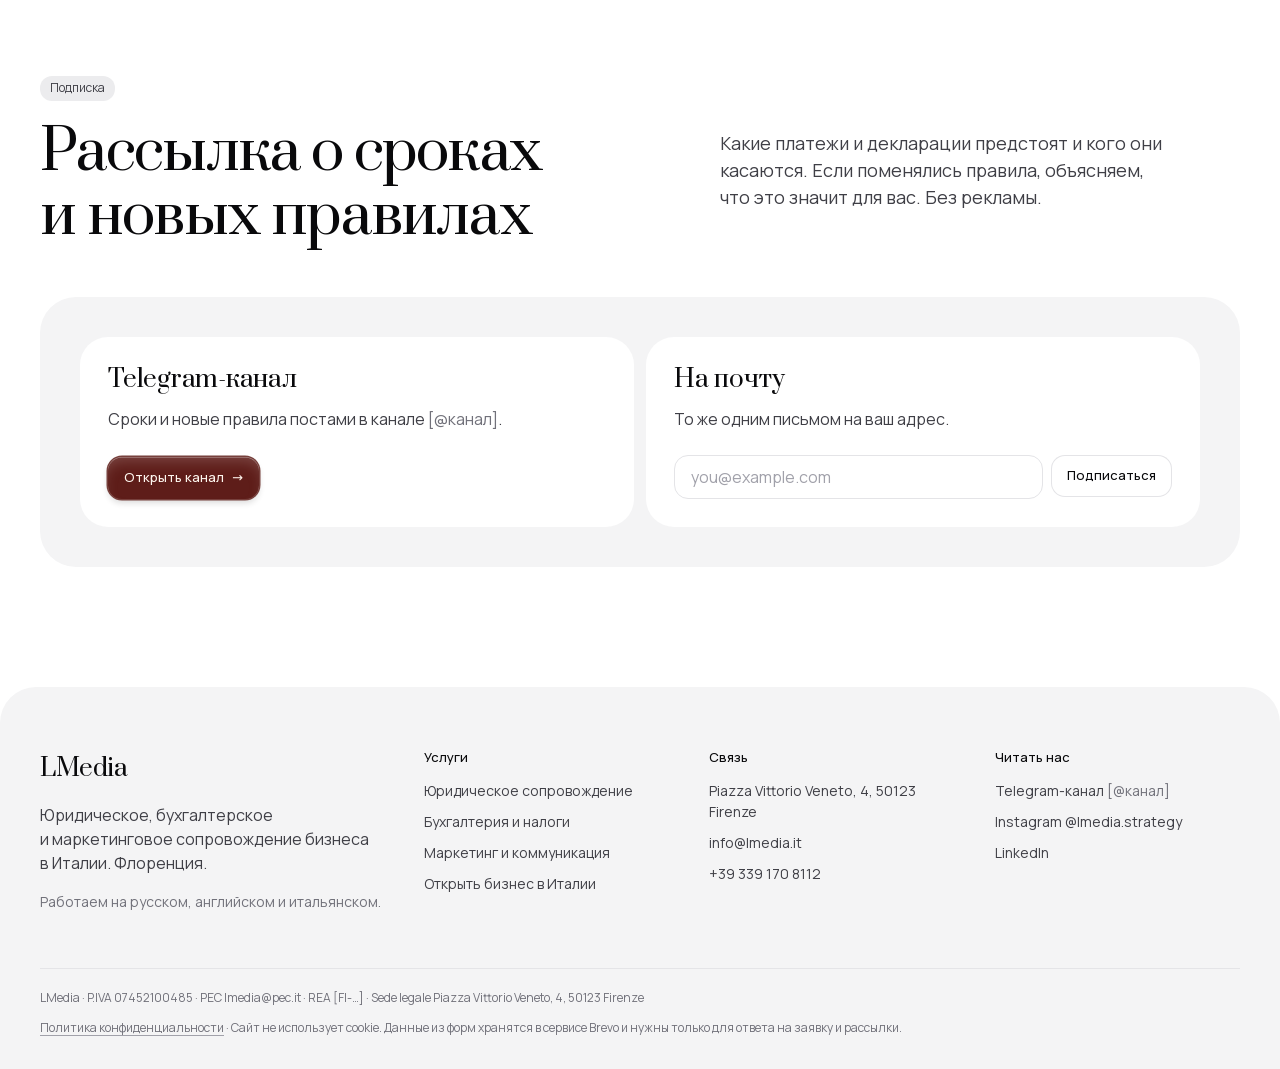
==== commit dfee3d24: "Drop calendar choice from the contact steps text Co-Authored-By: Claude Opus 5.5 <noreply@anthropic." ====
--- a/index.html
+++ b/index.html
@@ -2033,8 +2033,8 @@
         <h2 class="h2">Расскажите<br> о своём бизнесе</h2>
         <p class="lead">Звонок 20 минут по телефону или видеосвязи, бесплатно и без обязательств.</p>
         <ol class="next">
-          <li><b>01</b><span>Оставляете заявку в форме или сразу выбираете время звонка.</span></li>
-          <li><b>02</b><span>Отвечаем в ближайшие рабочие дни и предлагаем время, если вы его не выбрали.</span></li>
+          <li><b>01</b><span>Оставляете заявку в форме.</span></li>
+          <li><b>02</b><span>Отвечаем в ближайшие рабочие дни и предлагаем время звонка.</span></li>
           <li><b>03</b><span>На звонке говорим, что делать дальше и кто из нас нужен. После звонка присылаем письменное предложение.</span></li>
         </ol>
         <a class="btn btn--secondary" href="#" hidden>Выбрать время в календаре</a>
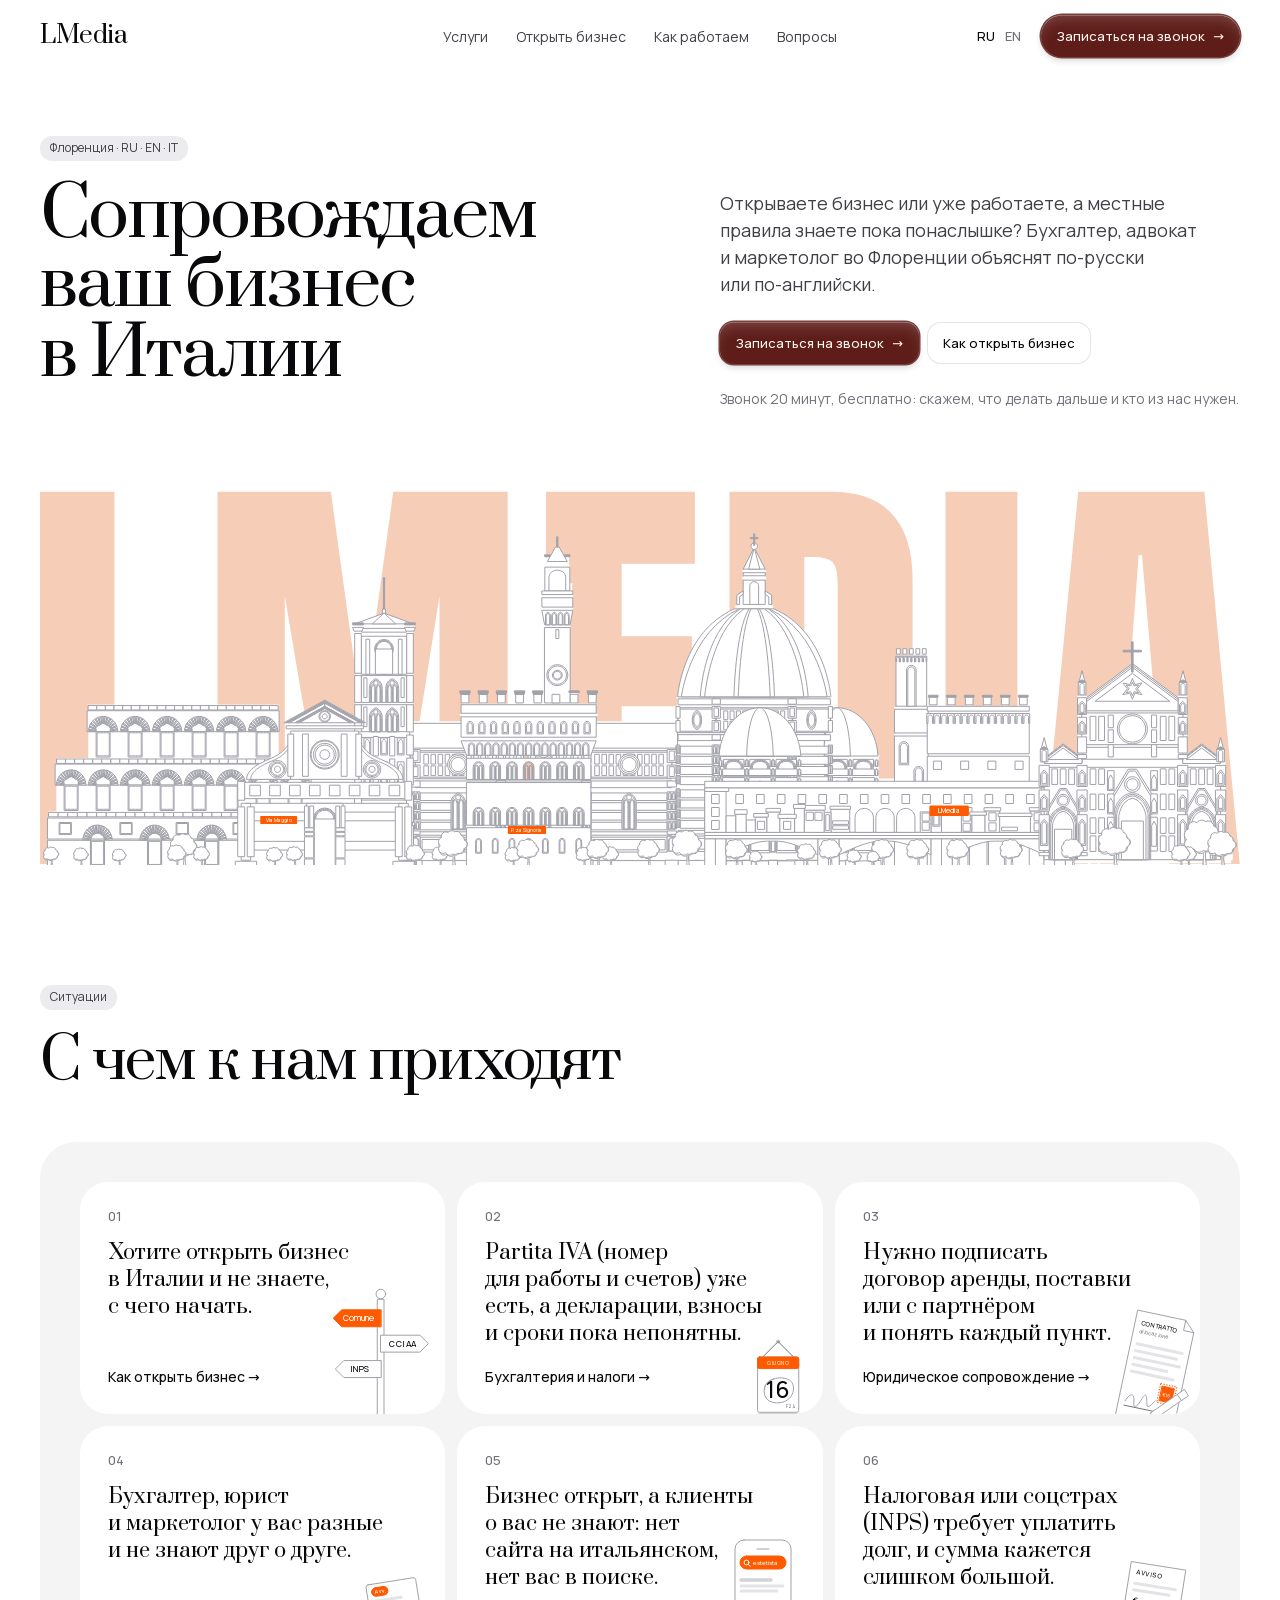
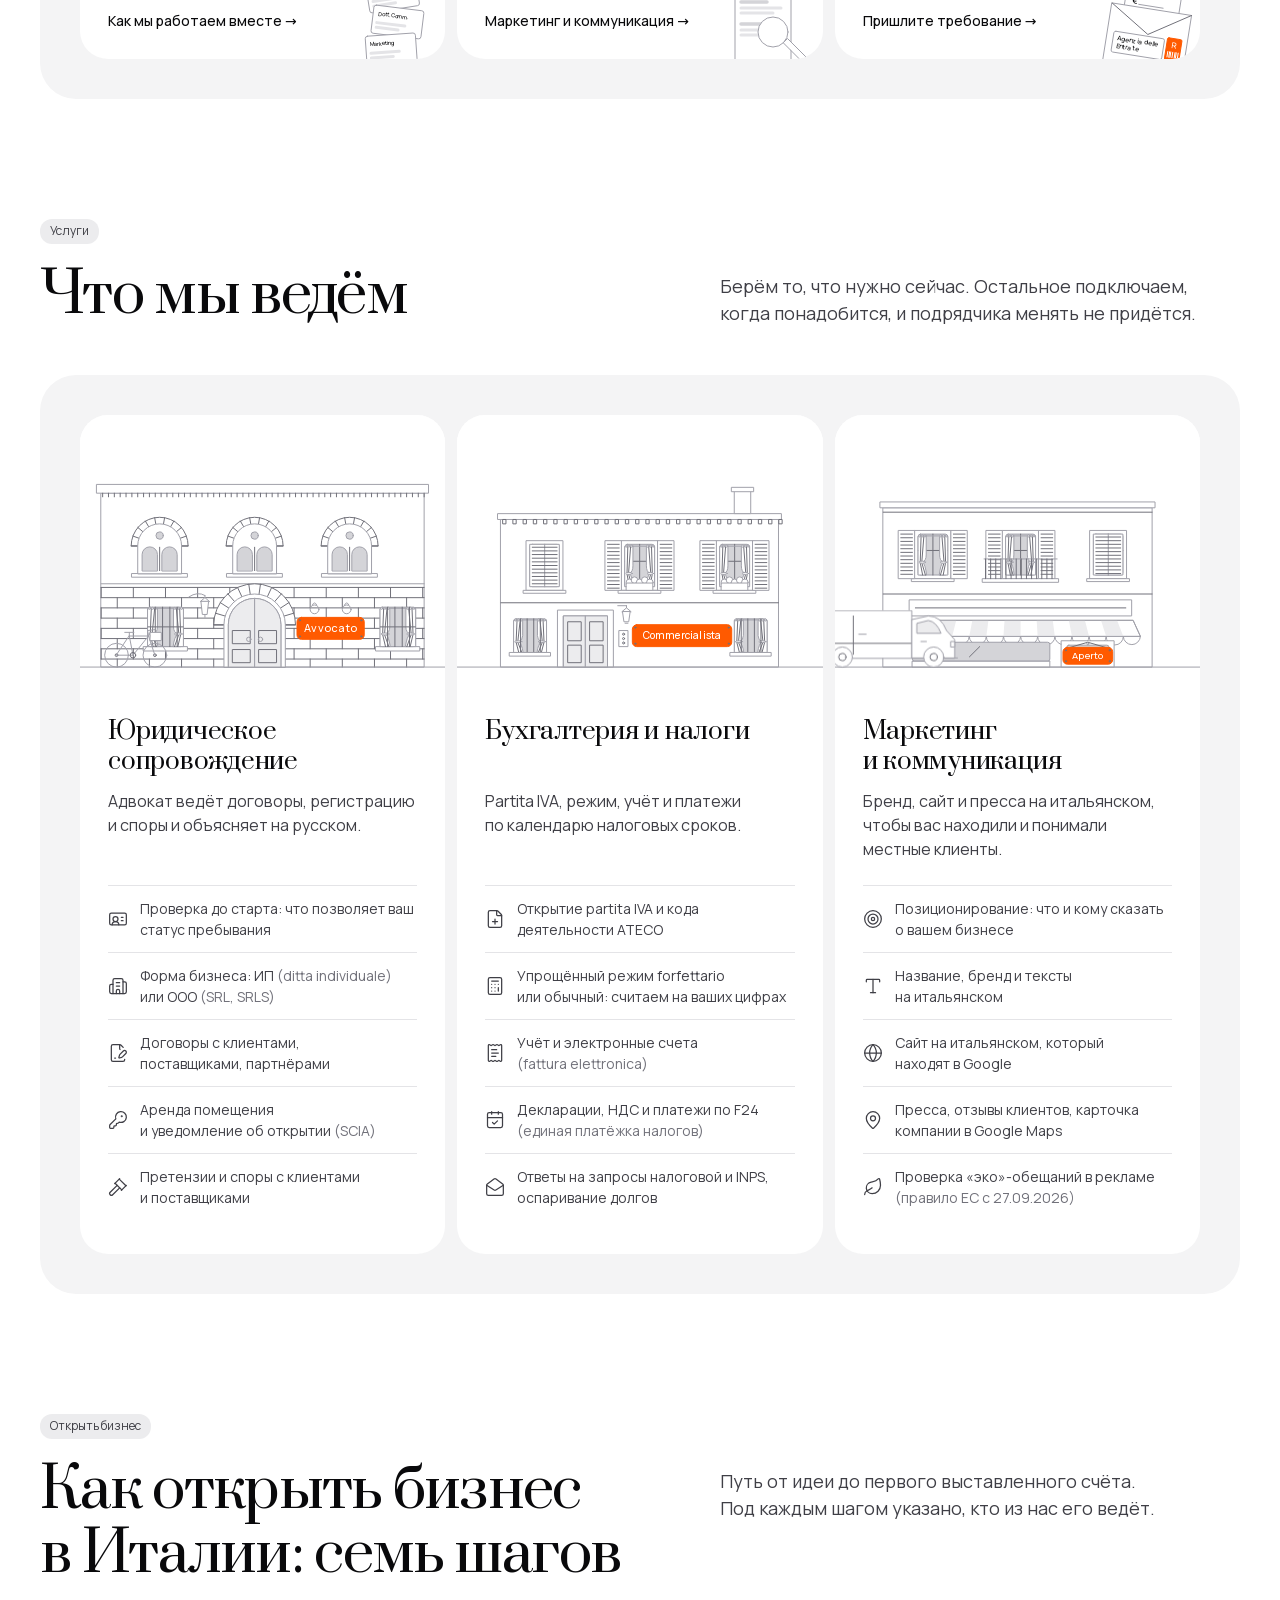
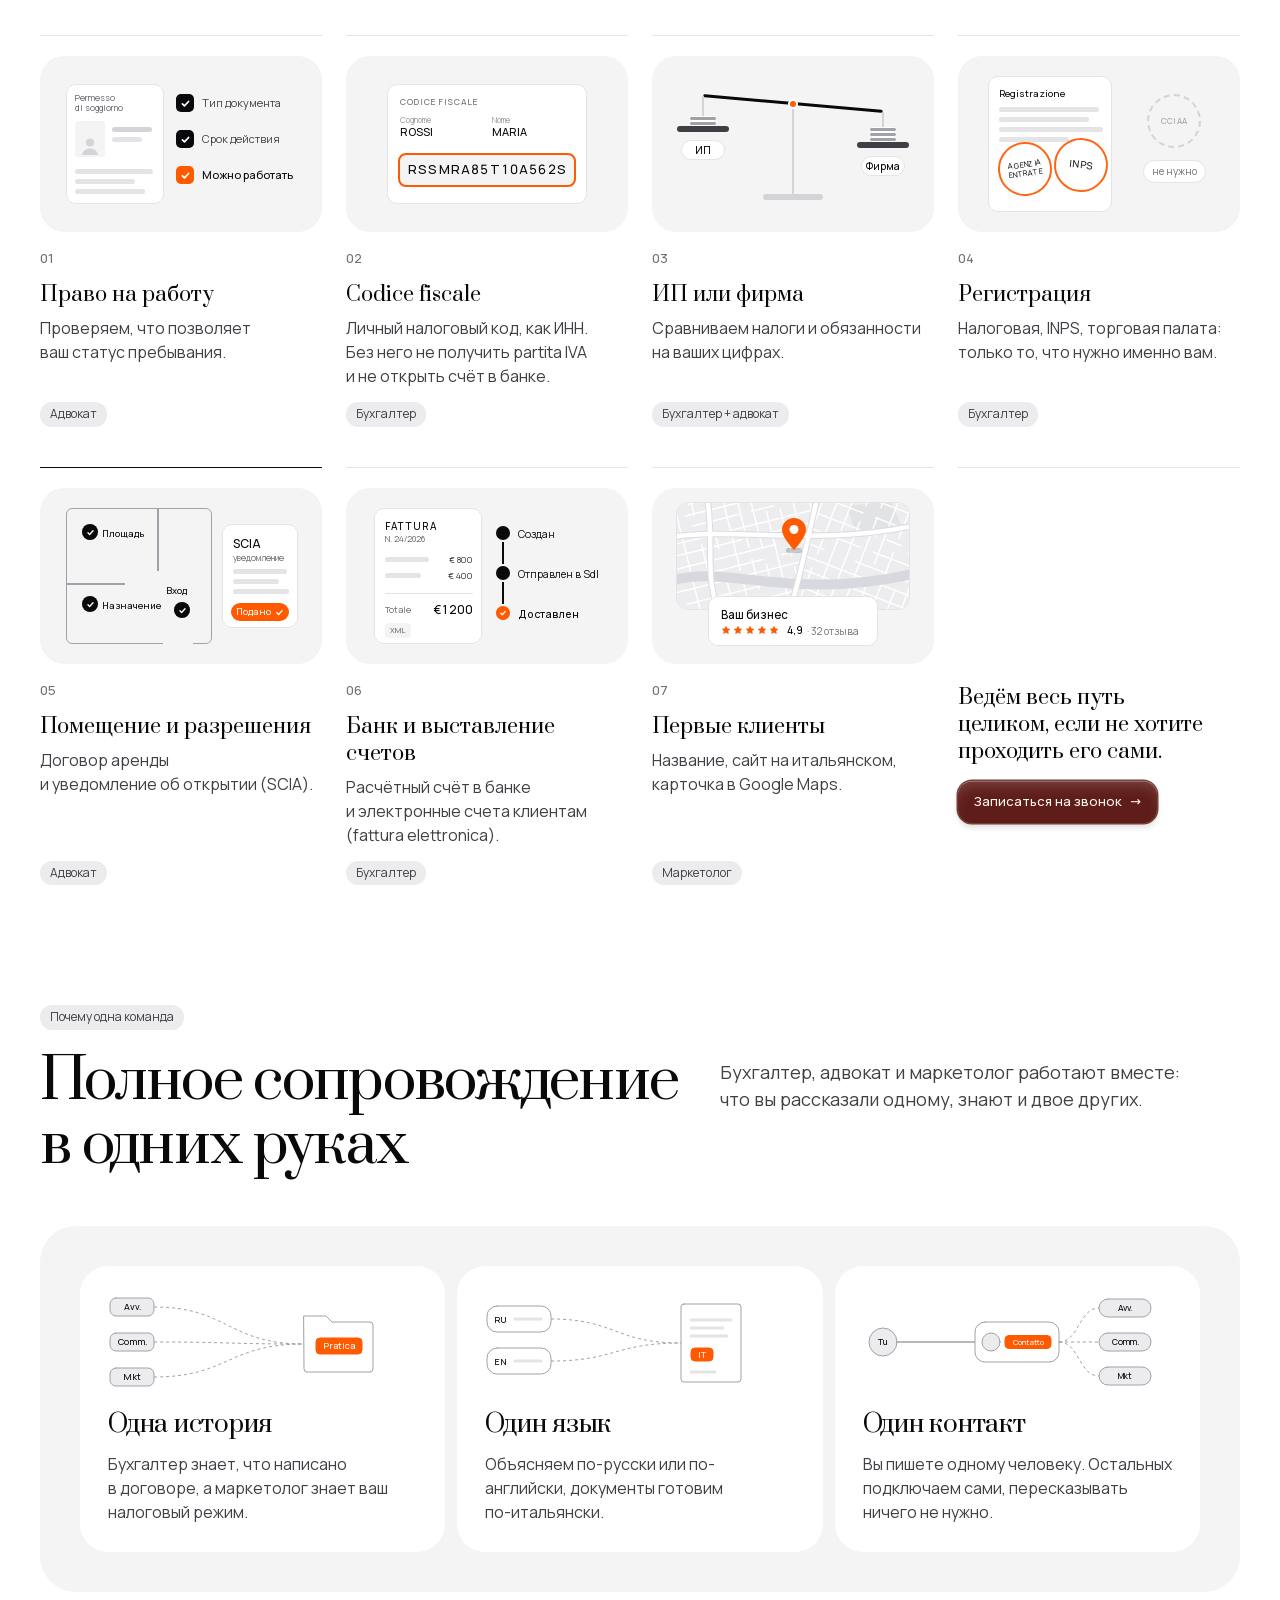
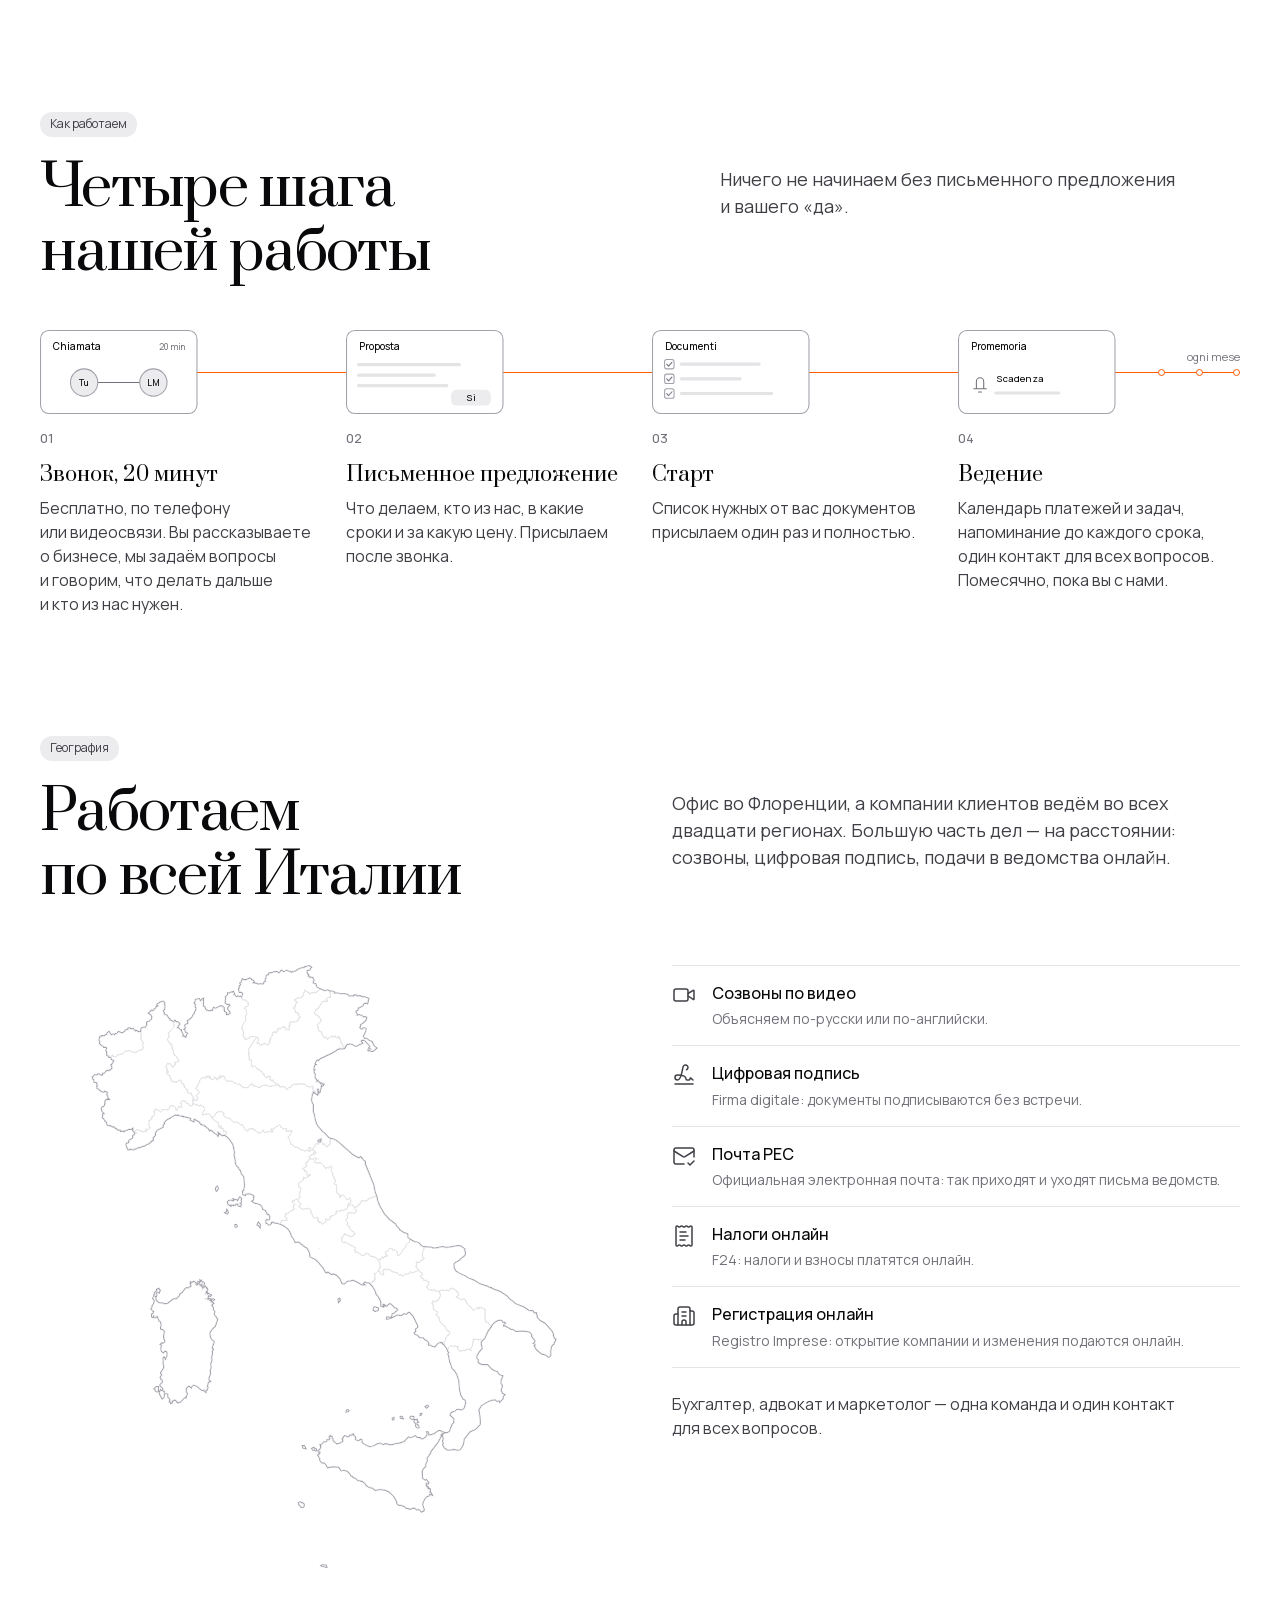
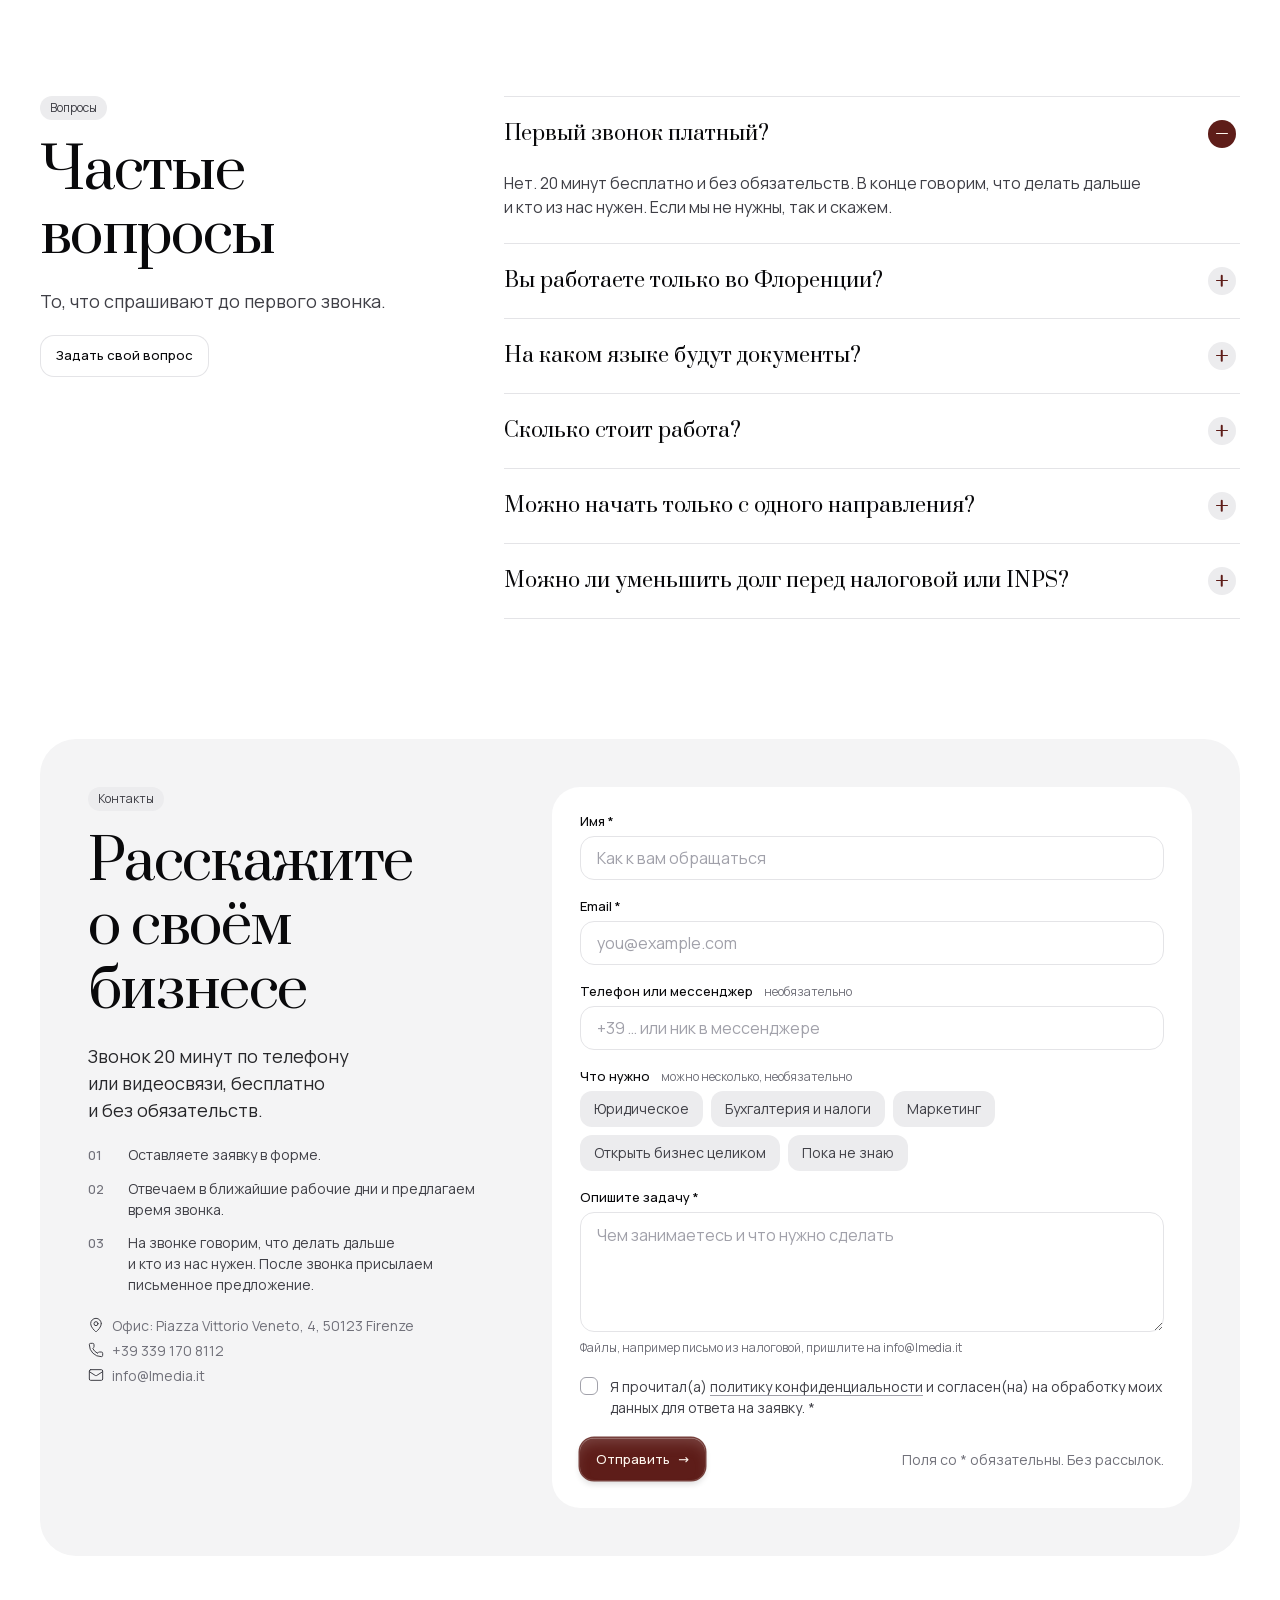
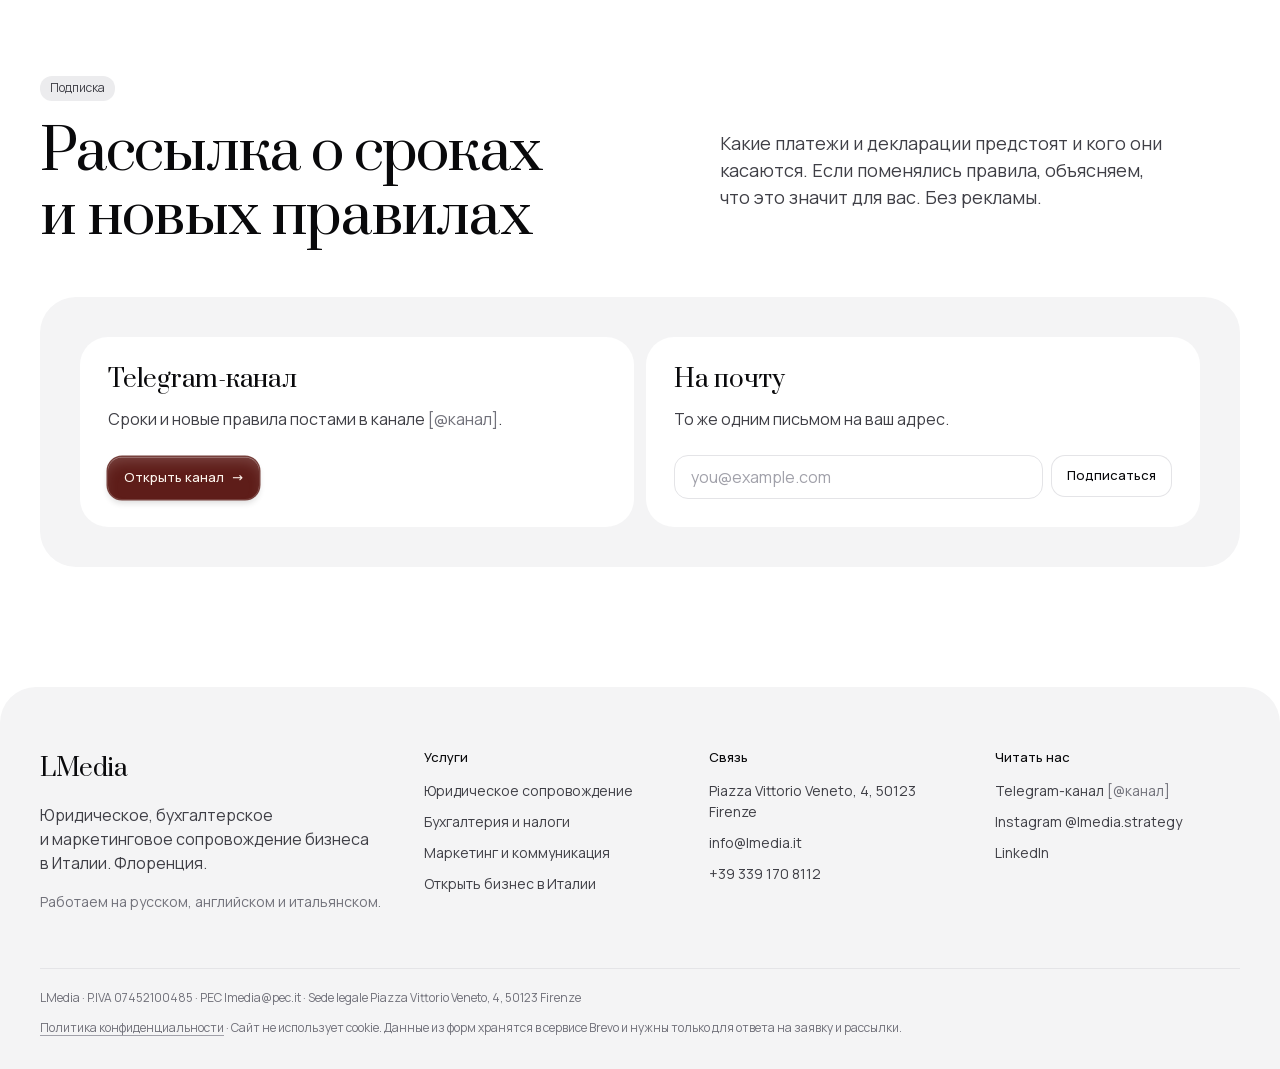
==== commit 5df17724: "Remove the REA placeholder from the footer Co-Authored-By: Claude Opus 5.5 <noreply@anthropic.com>" ====
--- a/index.html
+++ b/index.html
@@ -2211,7 +2211,7 @@
       </div>
     </div>
     <div class="ftr__legal">
-      <span>LMedia · P.IVA 07452100485 · PEC lmedia@pec.it · REA <span class="ph">[FI-…]</span> · Sede legale Piazza Vittorio Veneto, 4, 50123 Firenze</span>
+      <span>LMedia · P.IVA 07452100485 · PEC lmedia@pec.it · Sede legale Piazza Vittorio Veneto, 4, 50123 Firenze</span>
       <span><a href="privacy.html">Политика конфиденциальности</a> · Сайт не использует cookie. Данные из форм хранятся в сервисе Brevo и нужны только для ответа на заявку и рассылки.</span>
     </div>
   </div>
